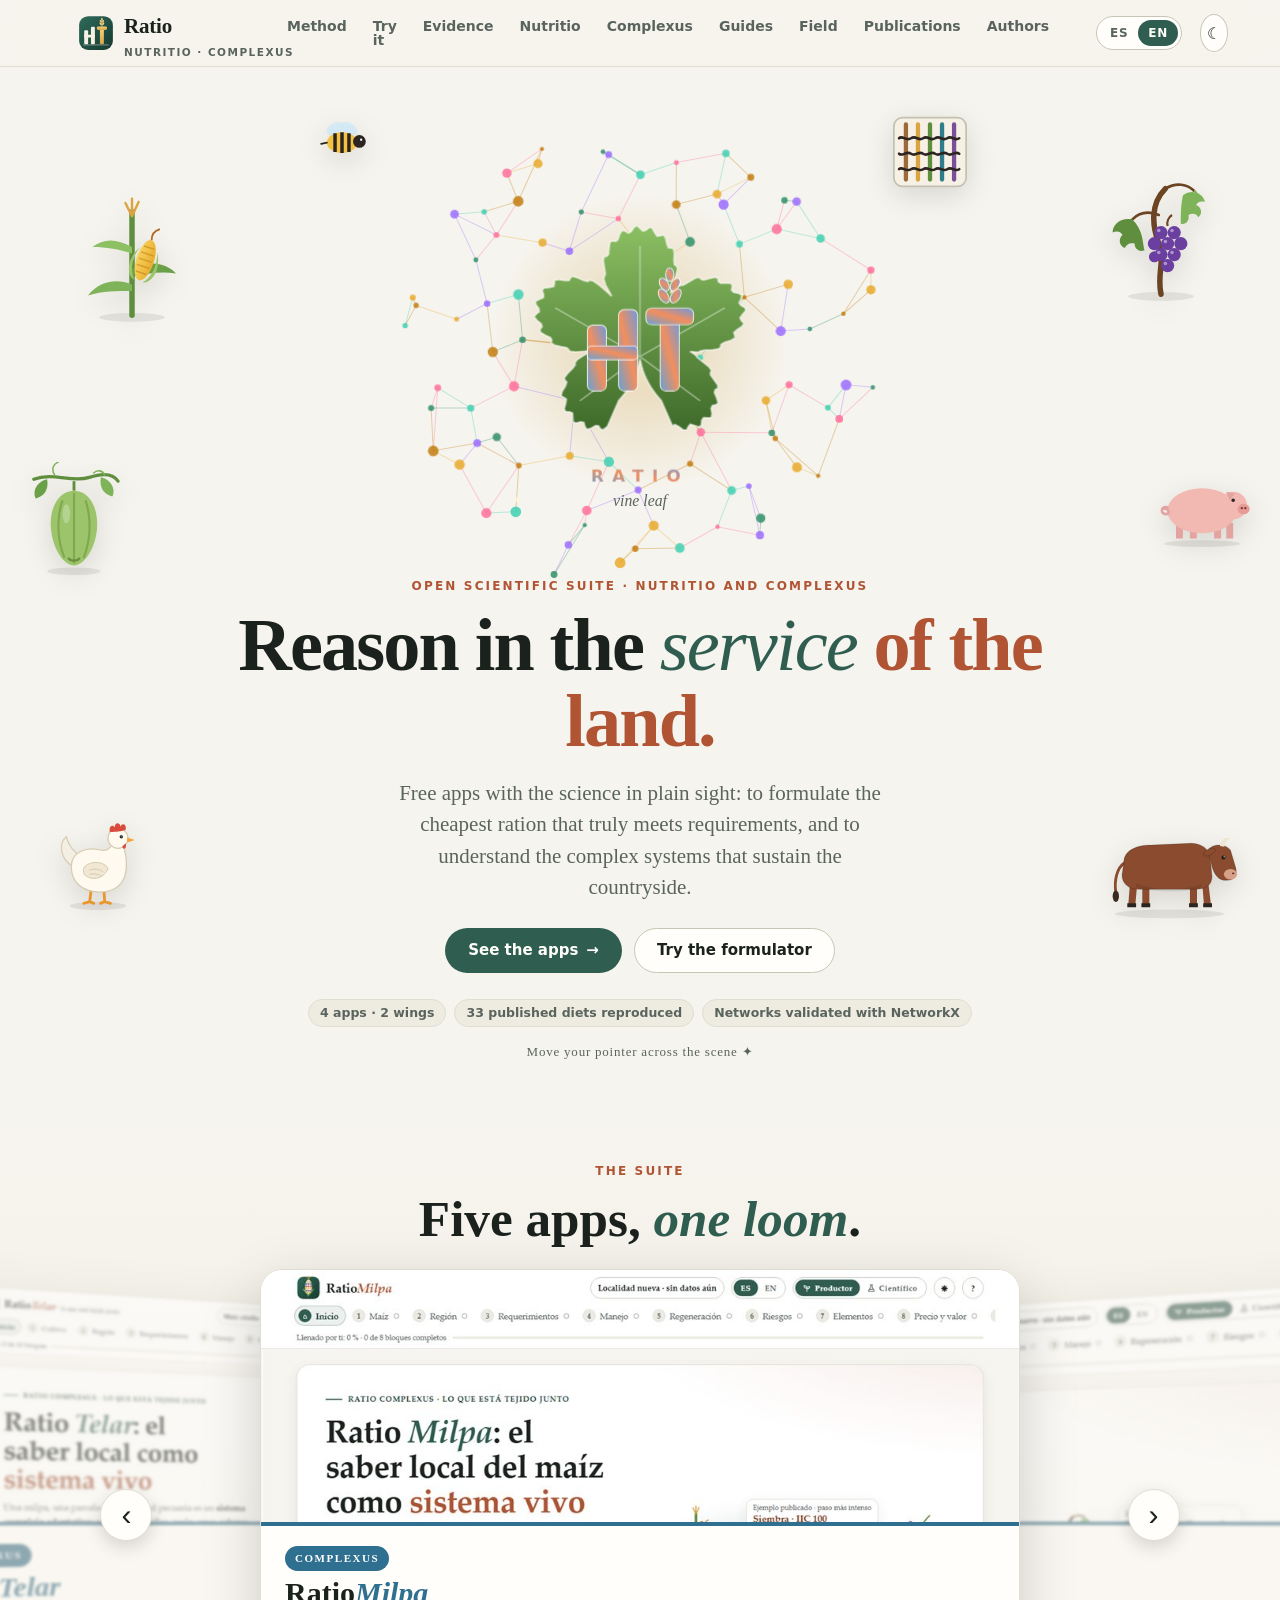
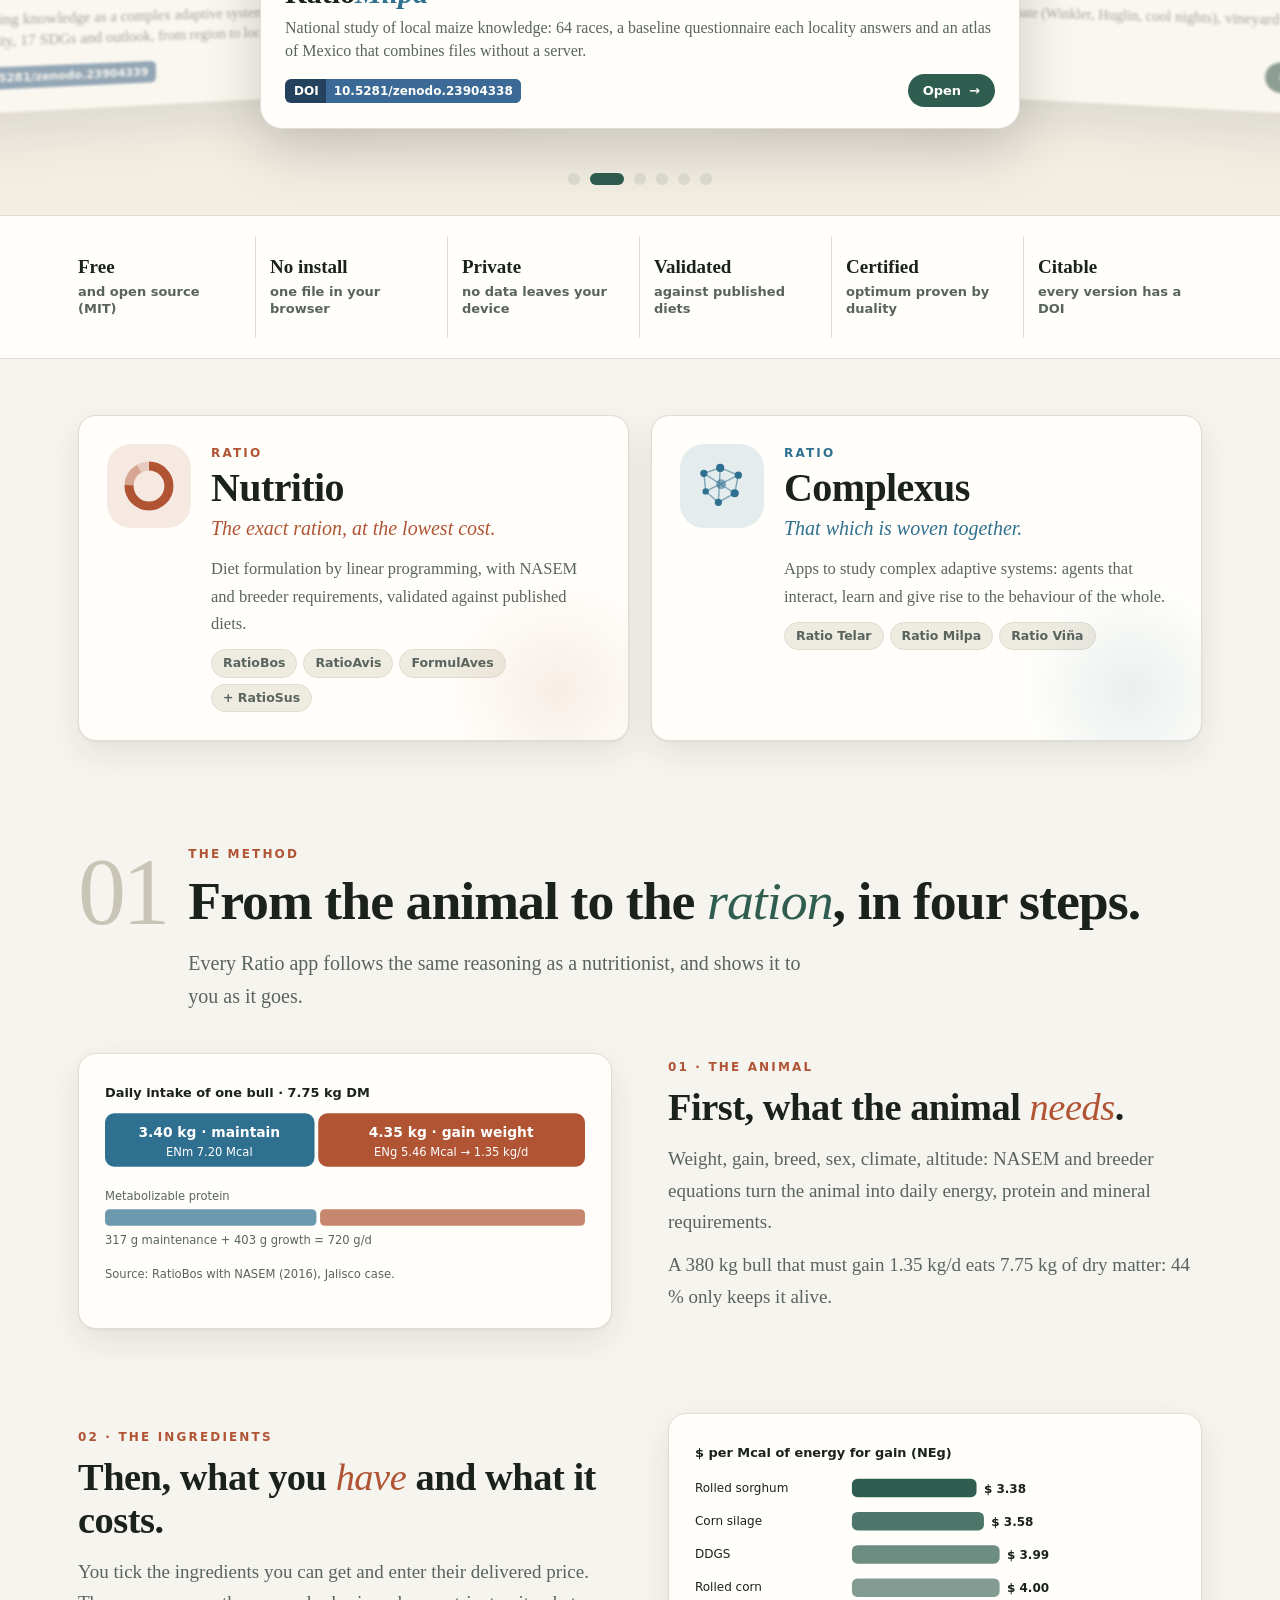
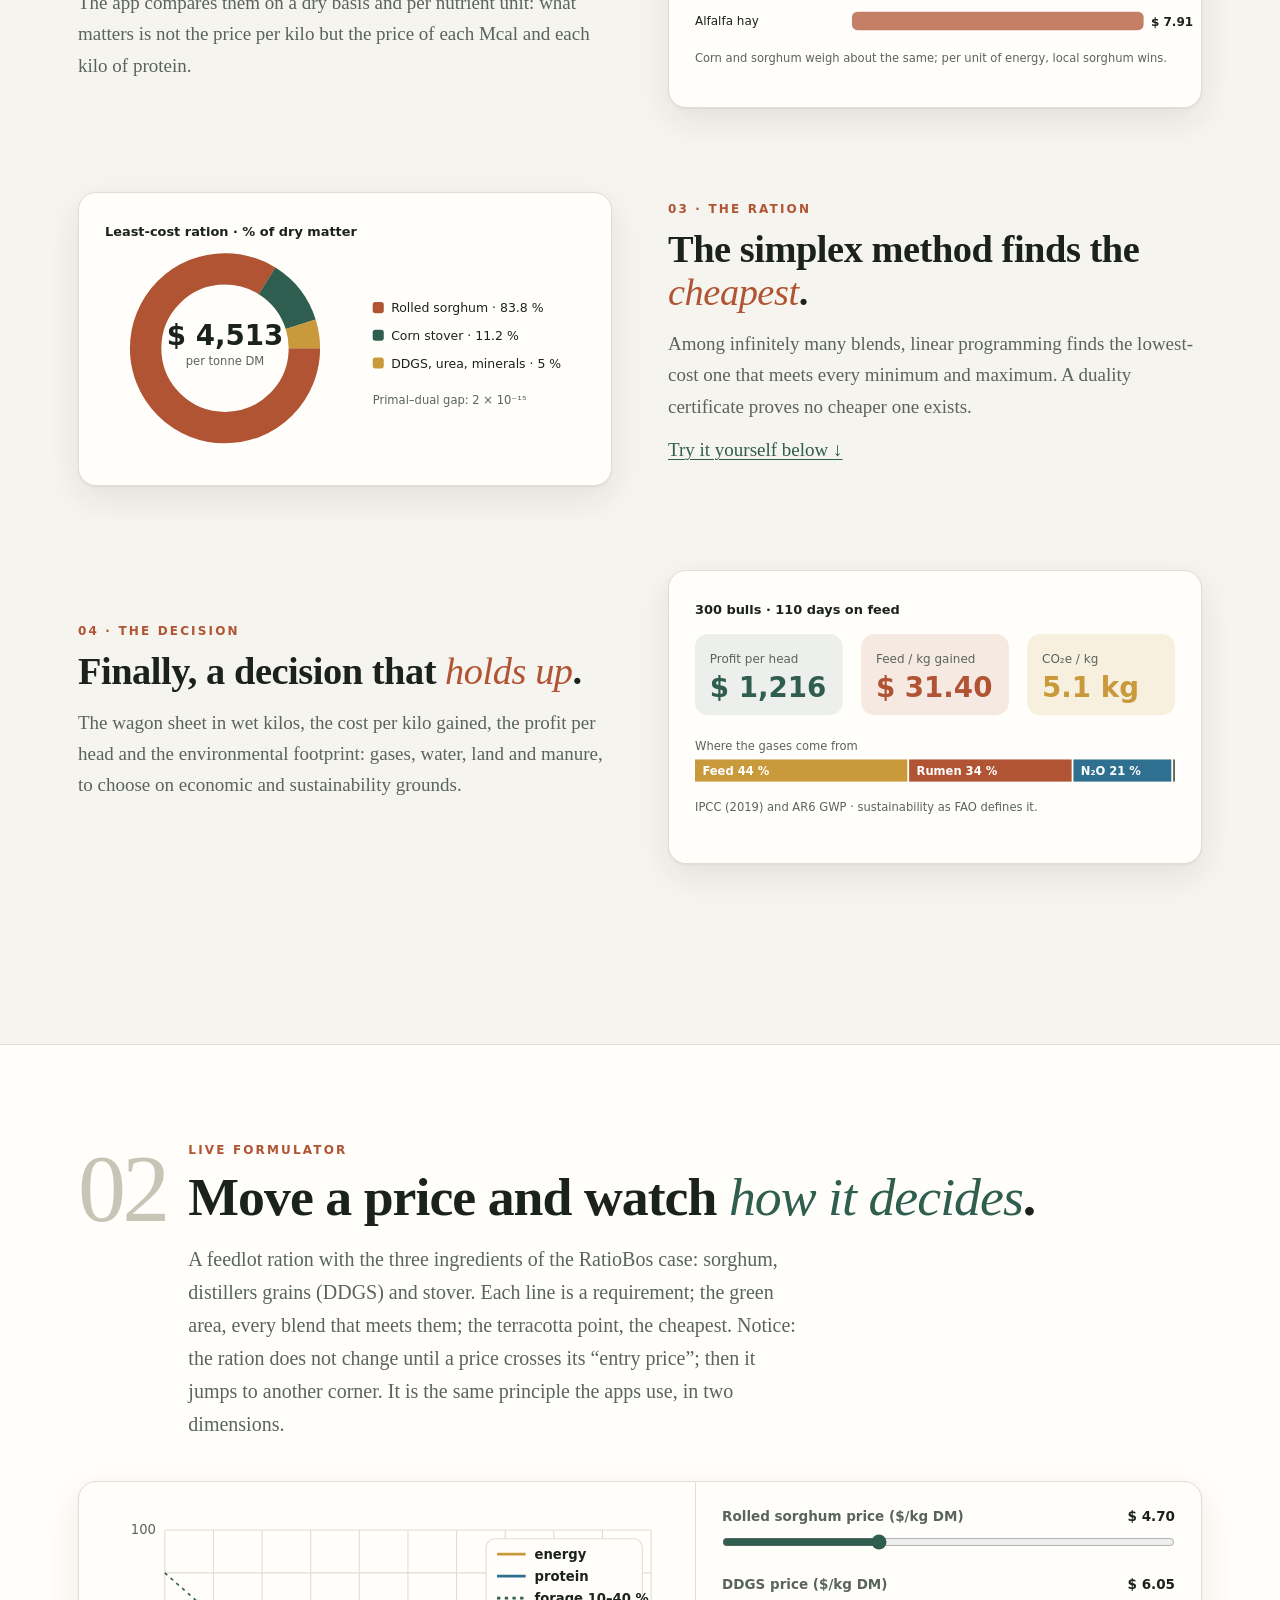
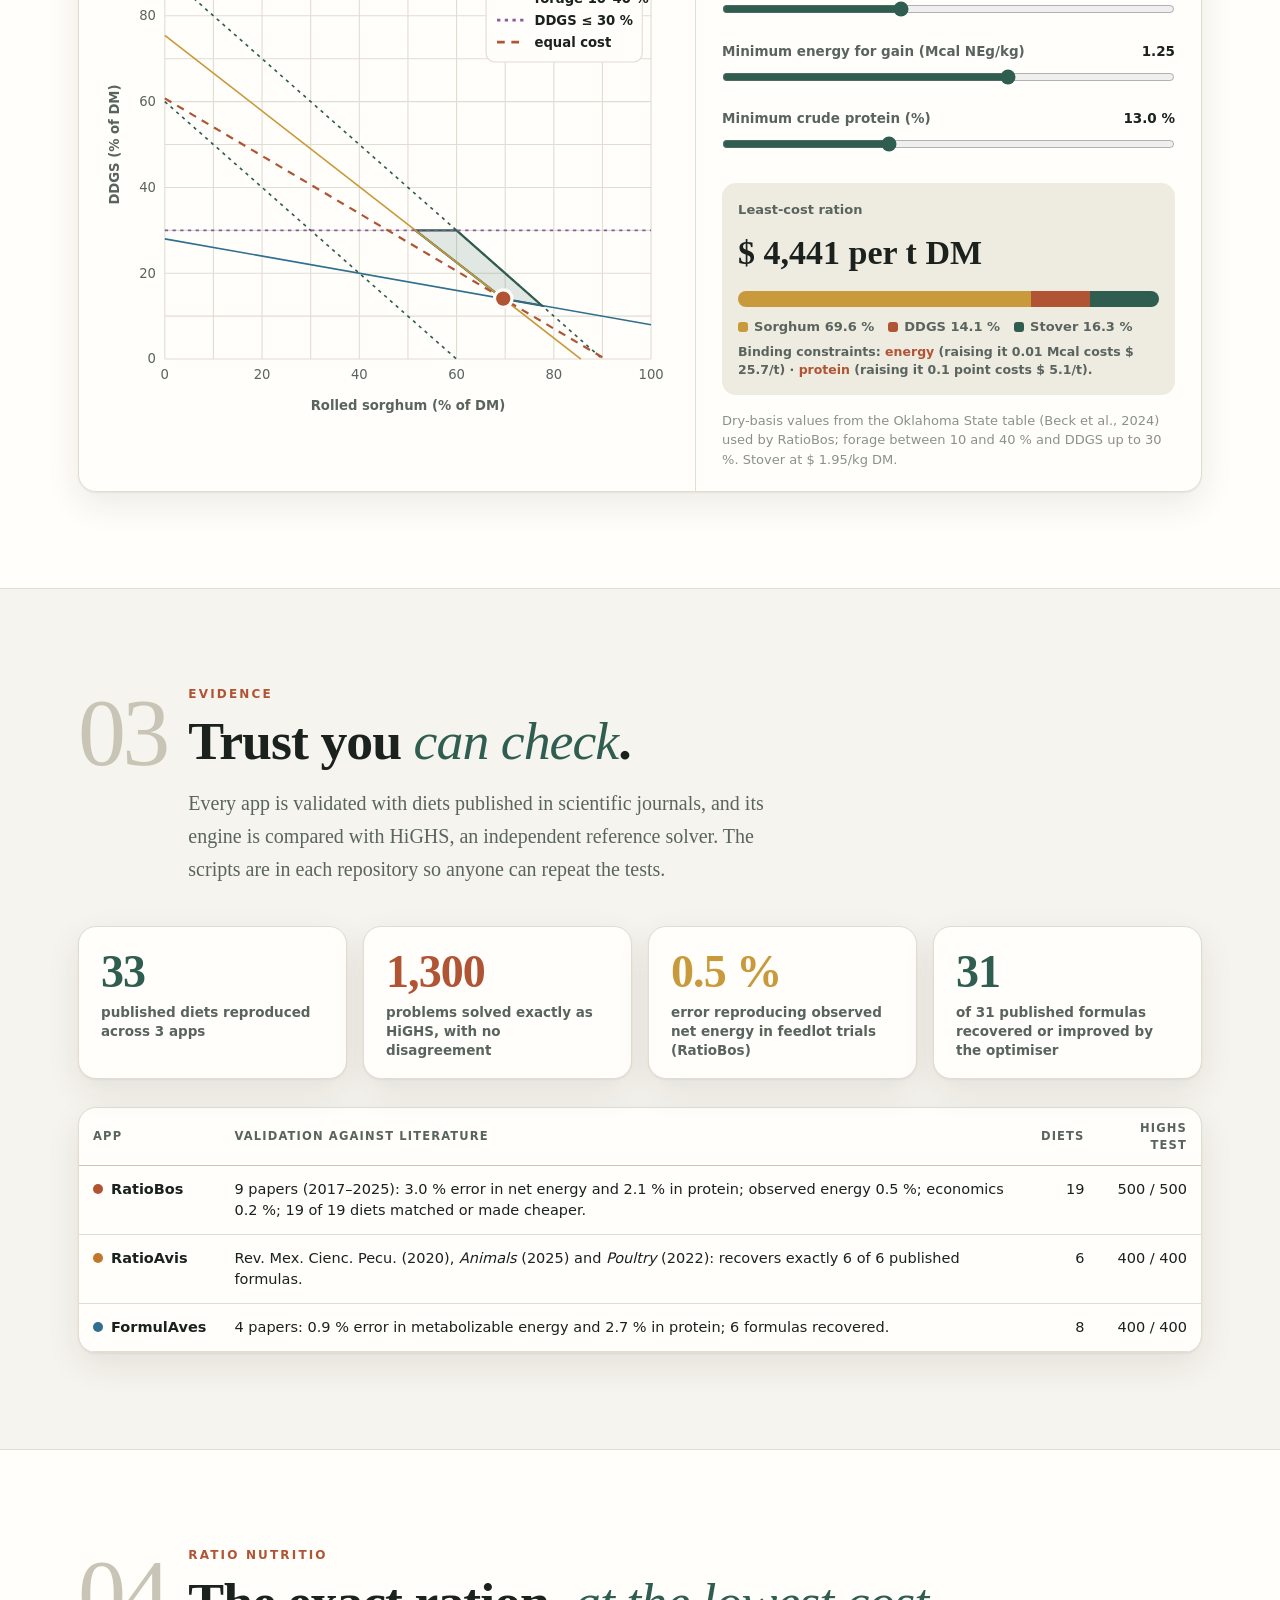
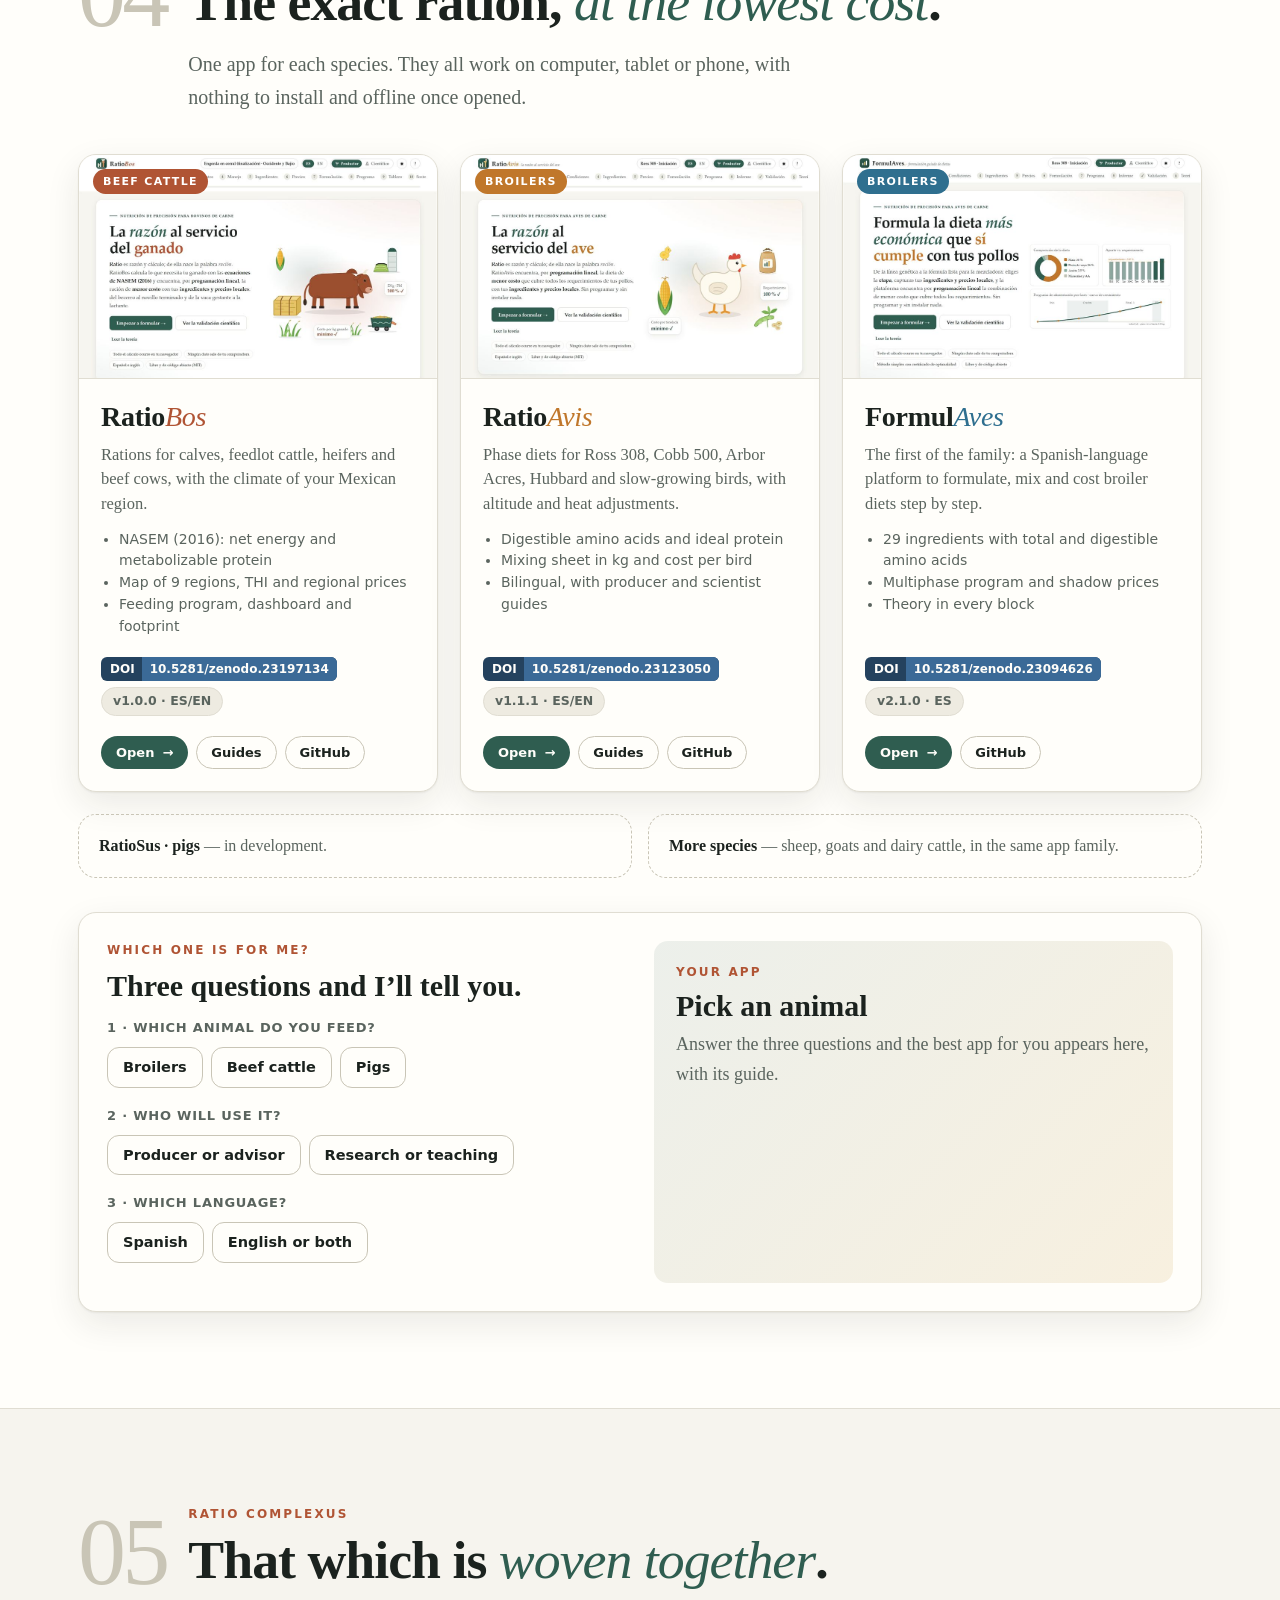
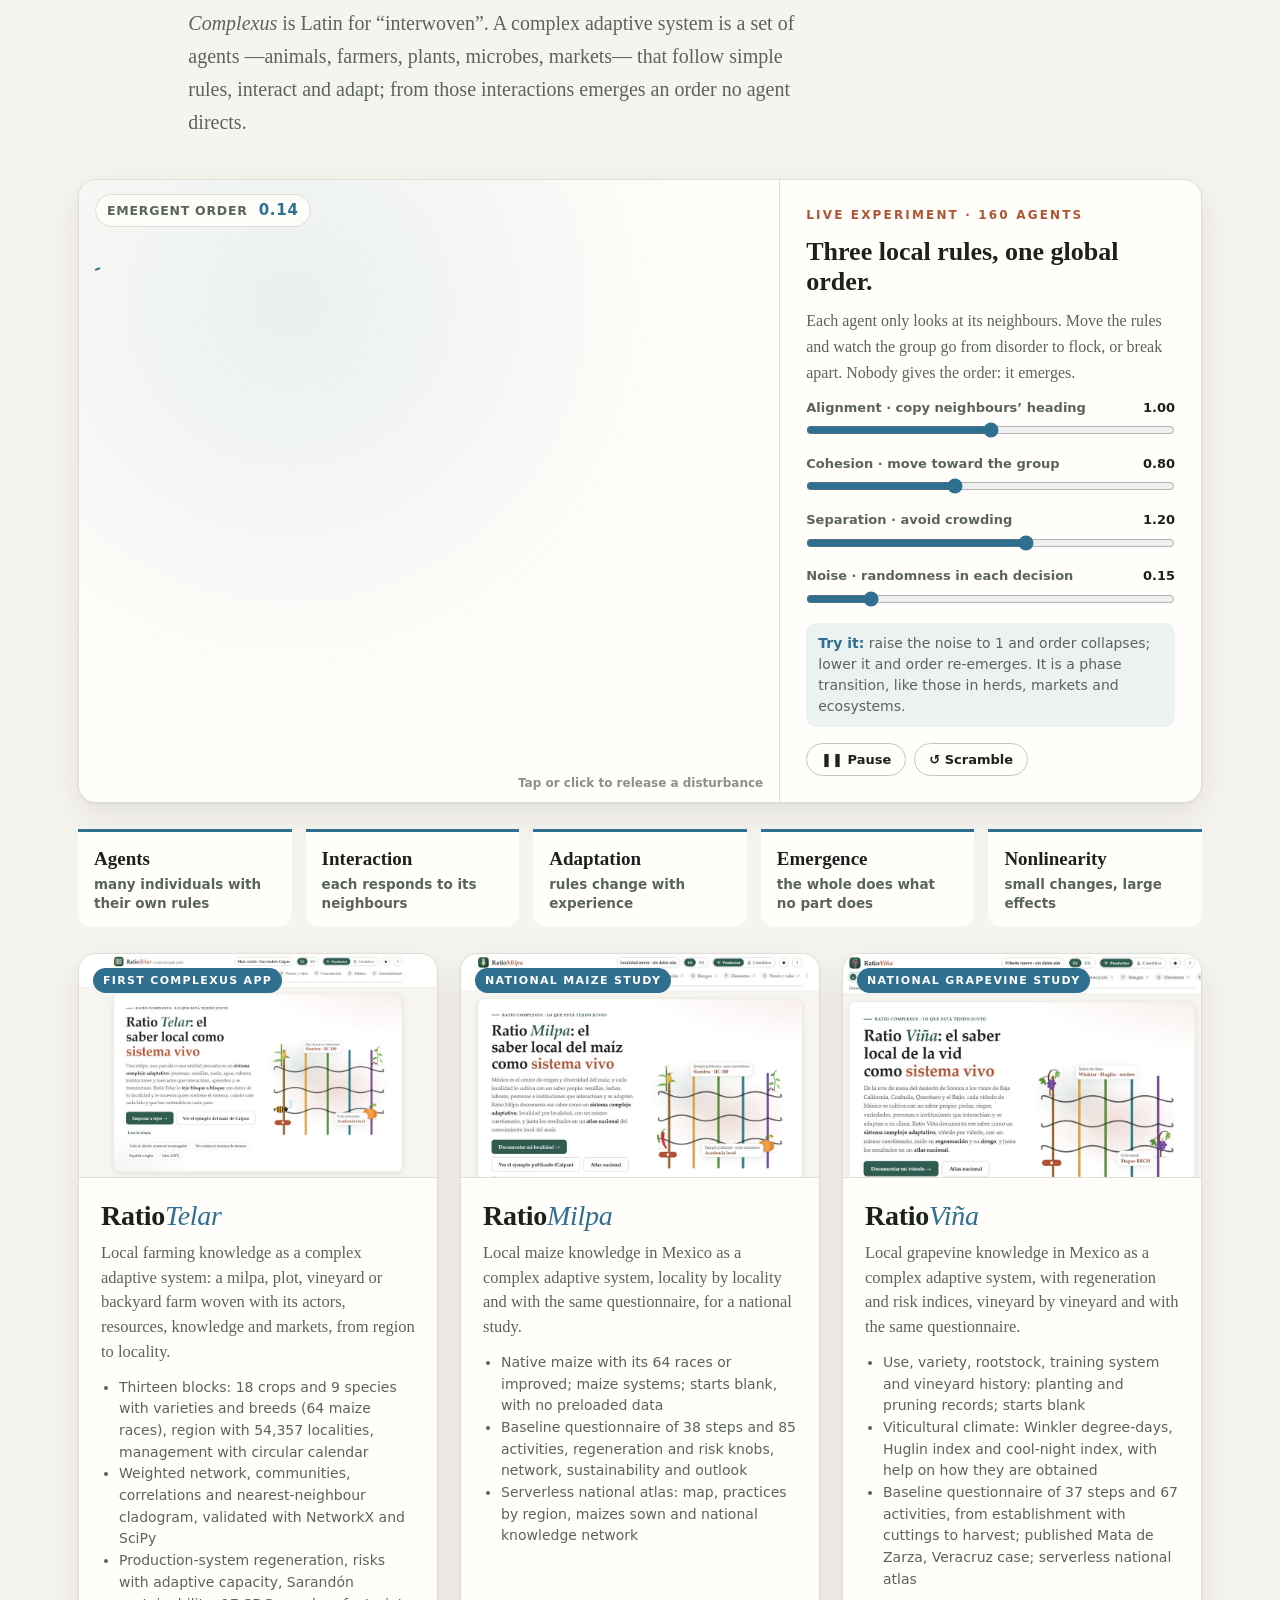
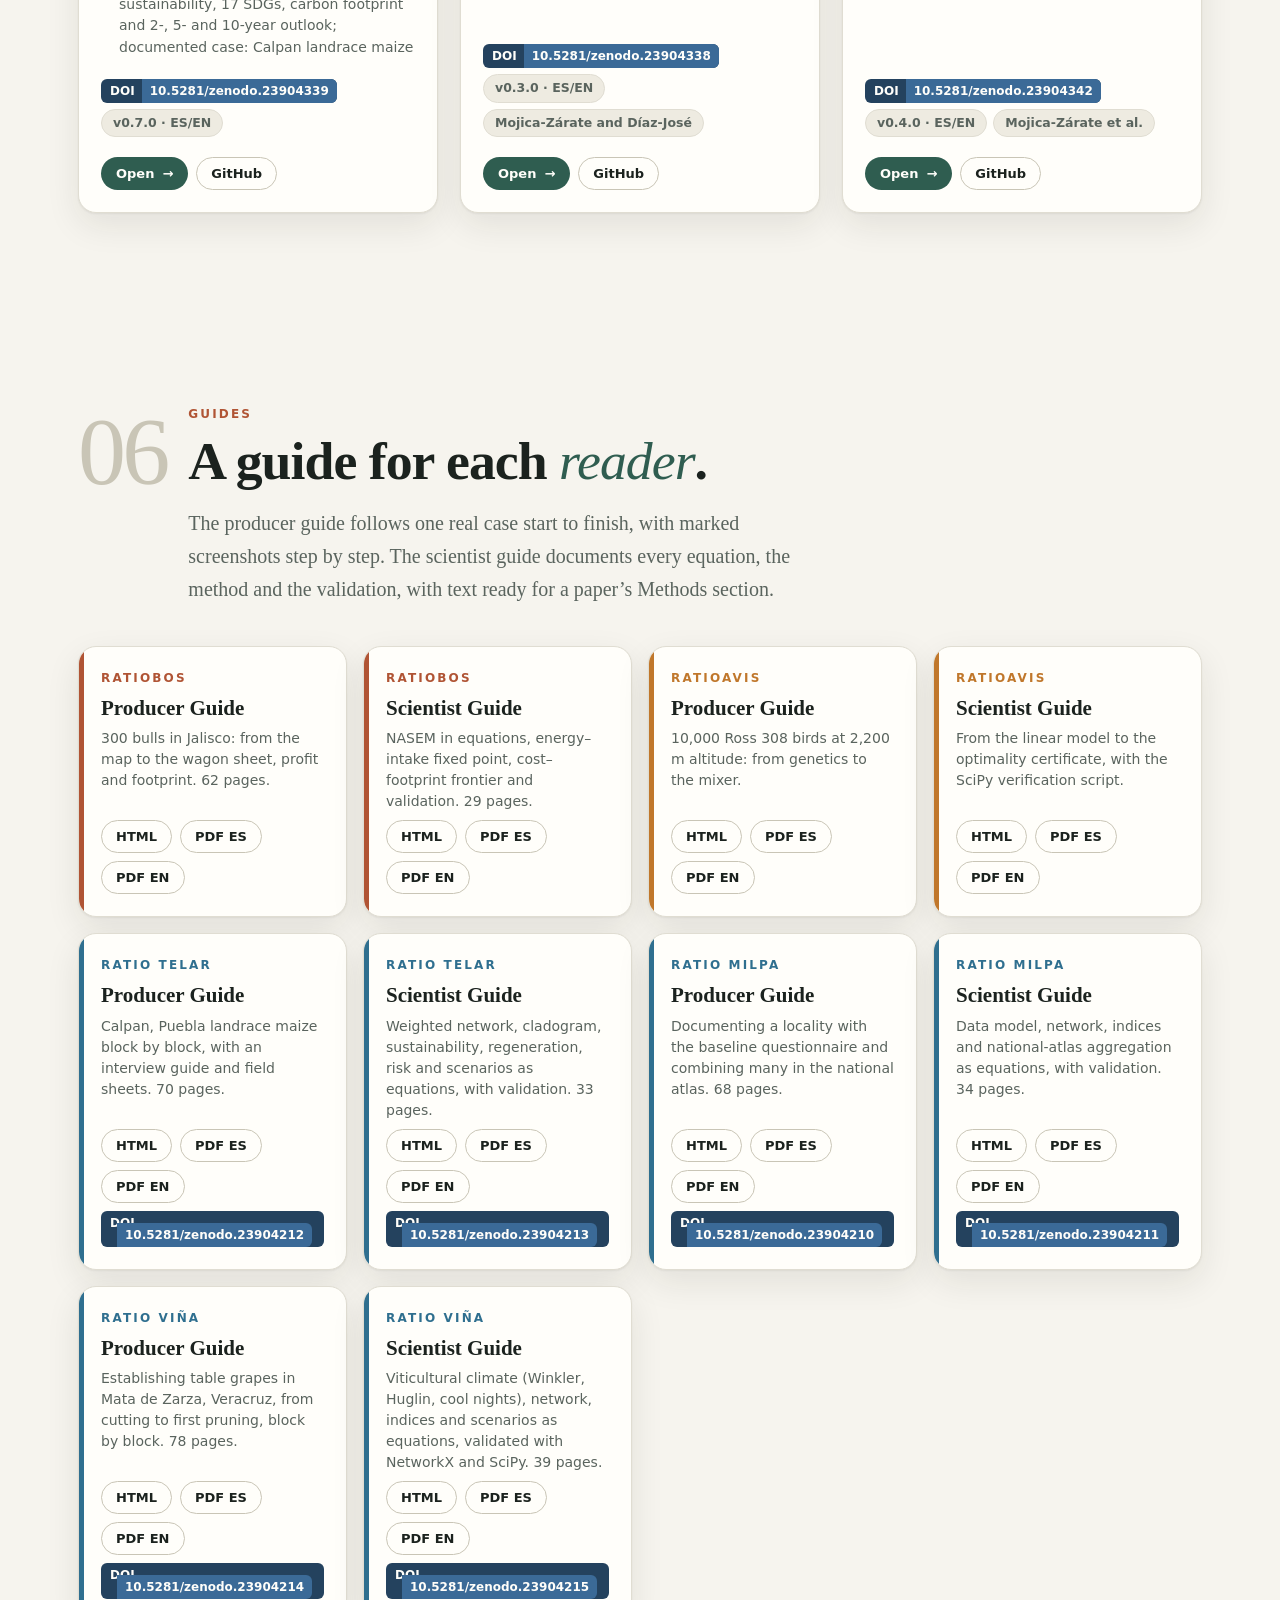
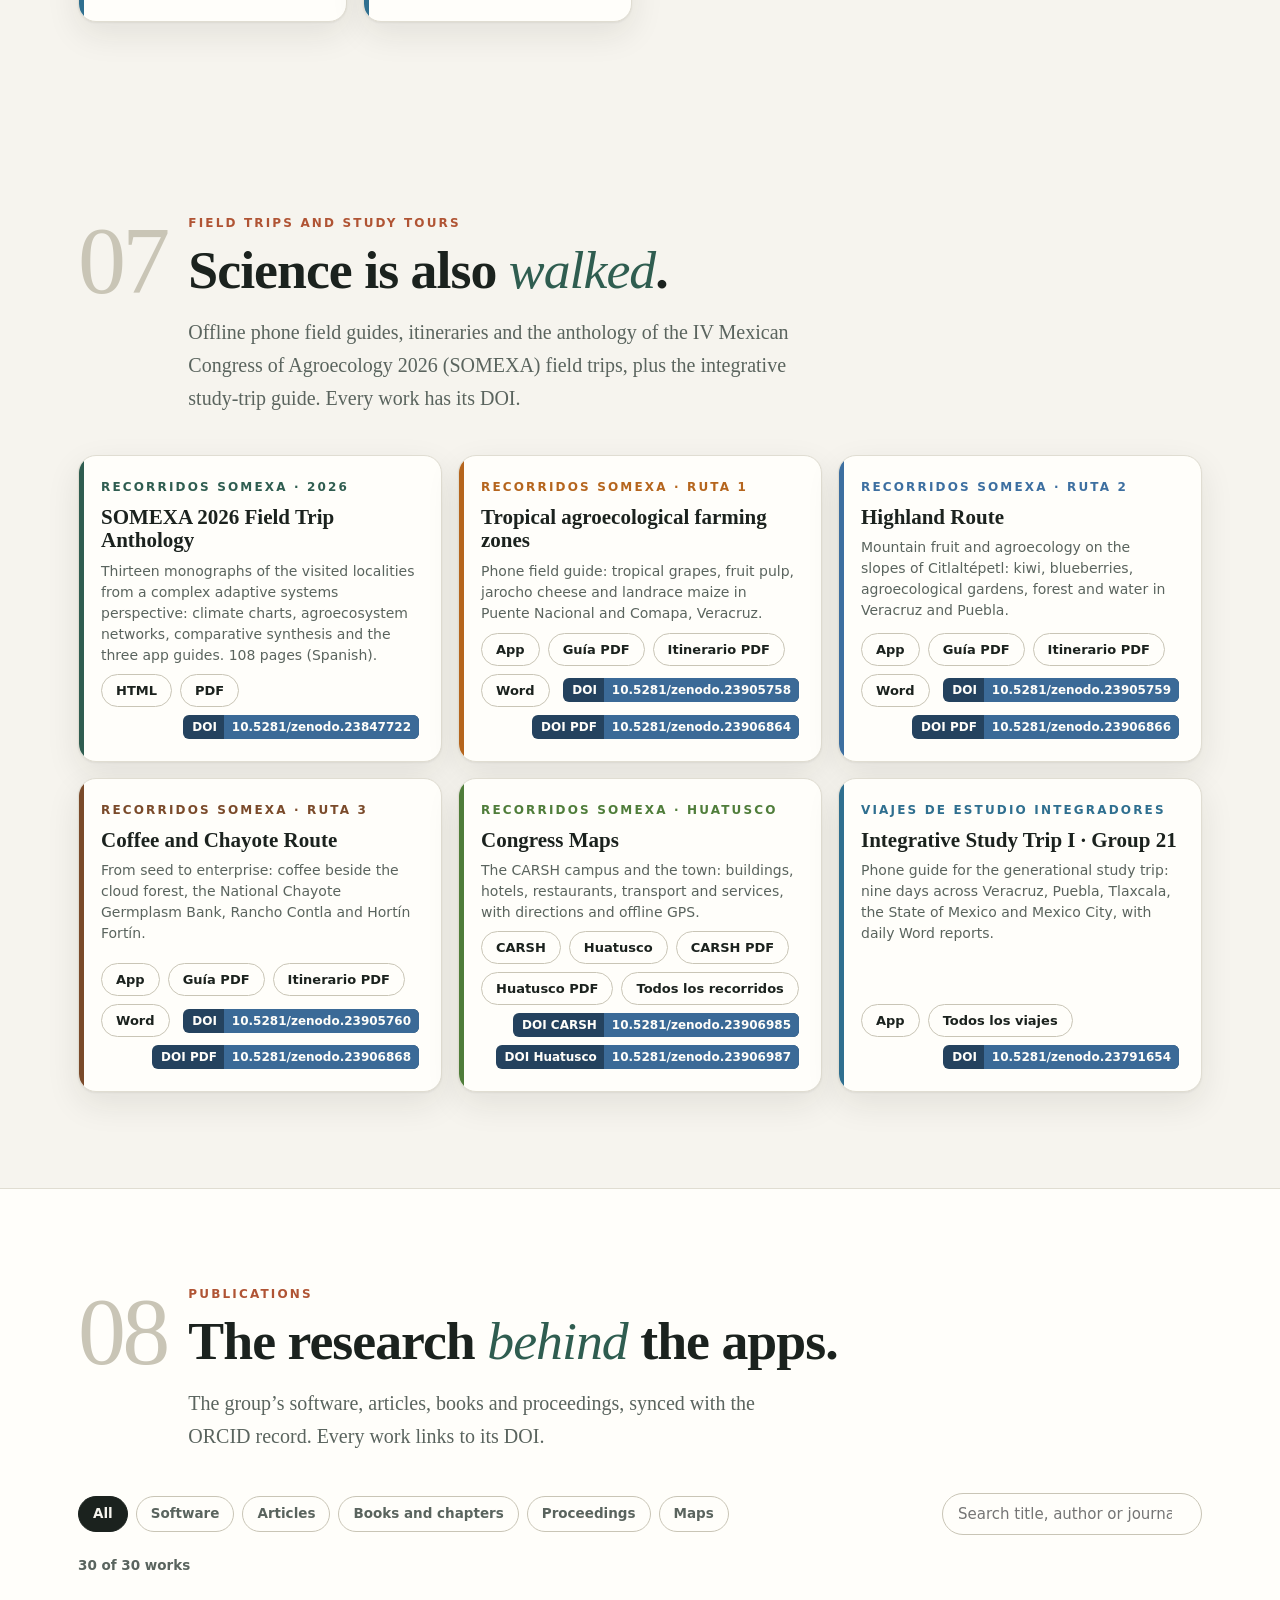
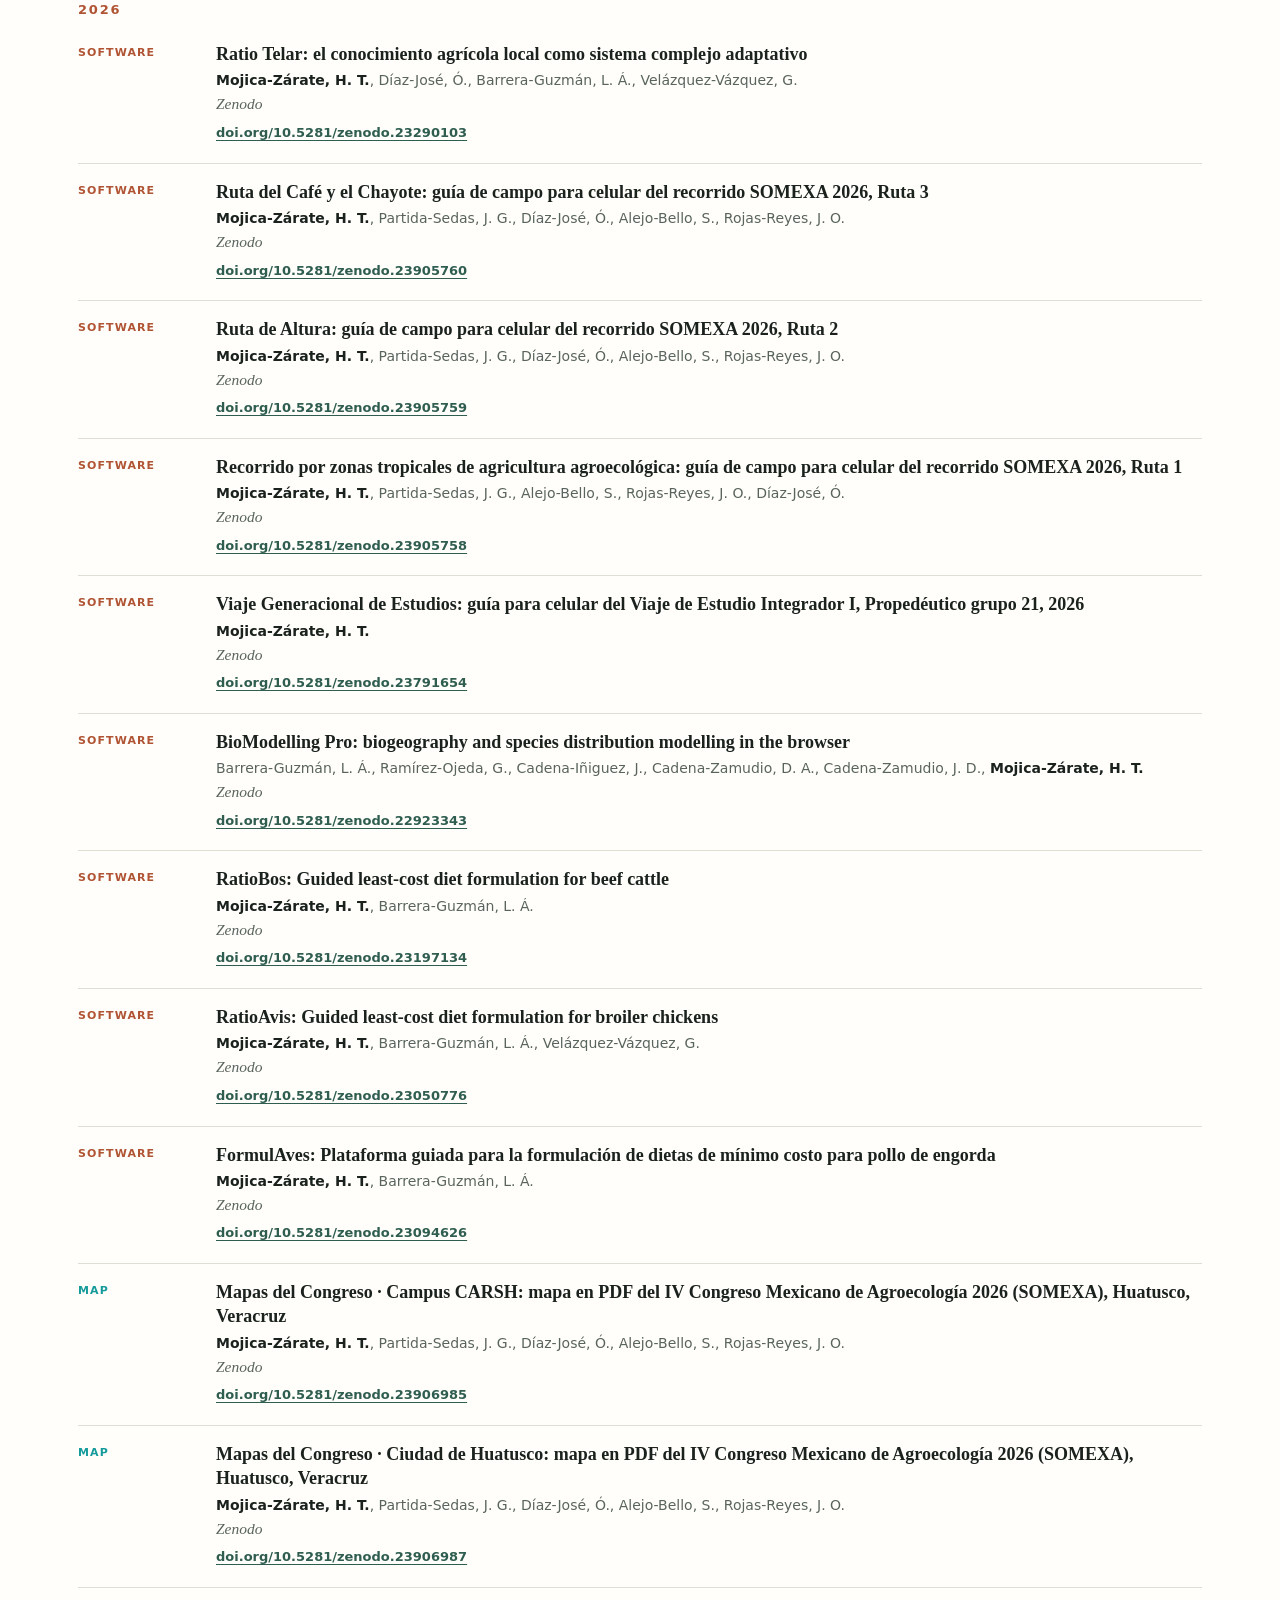
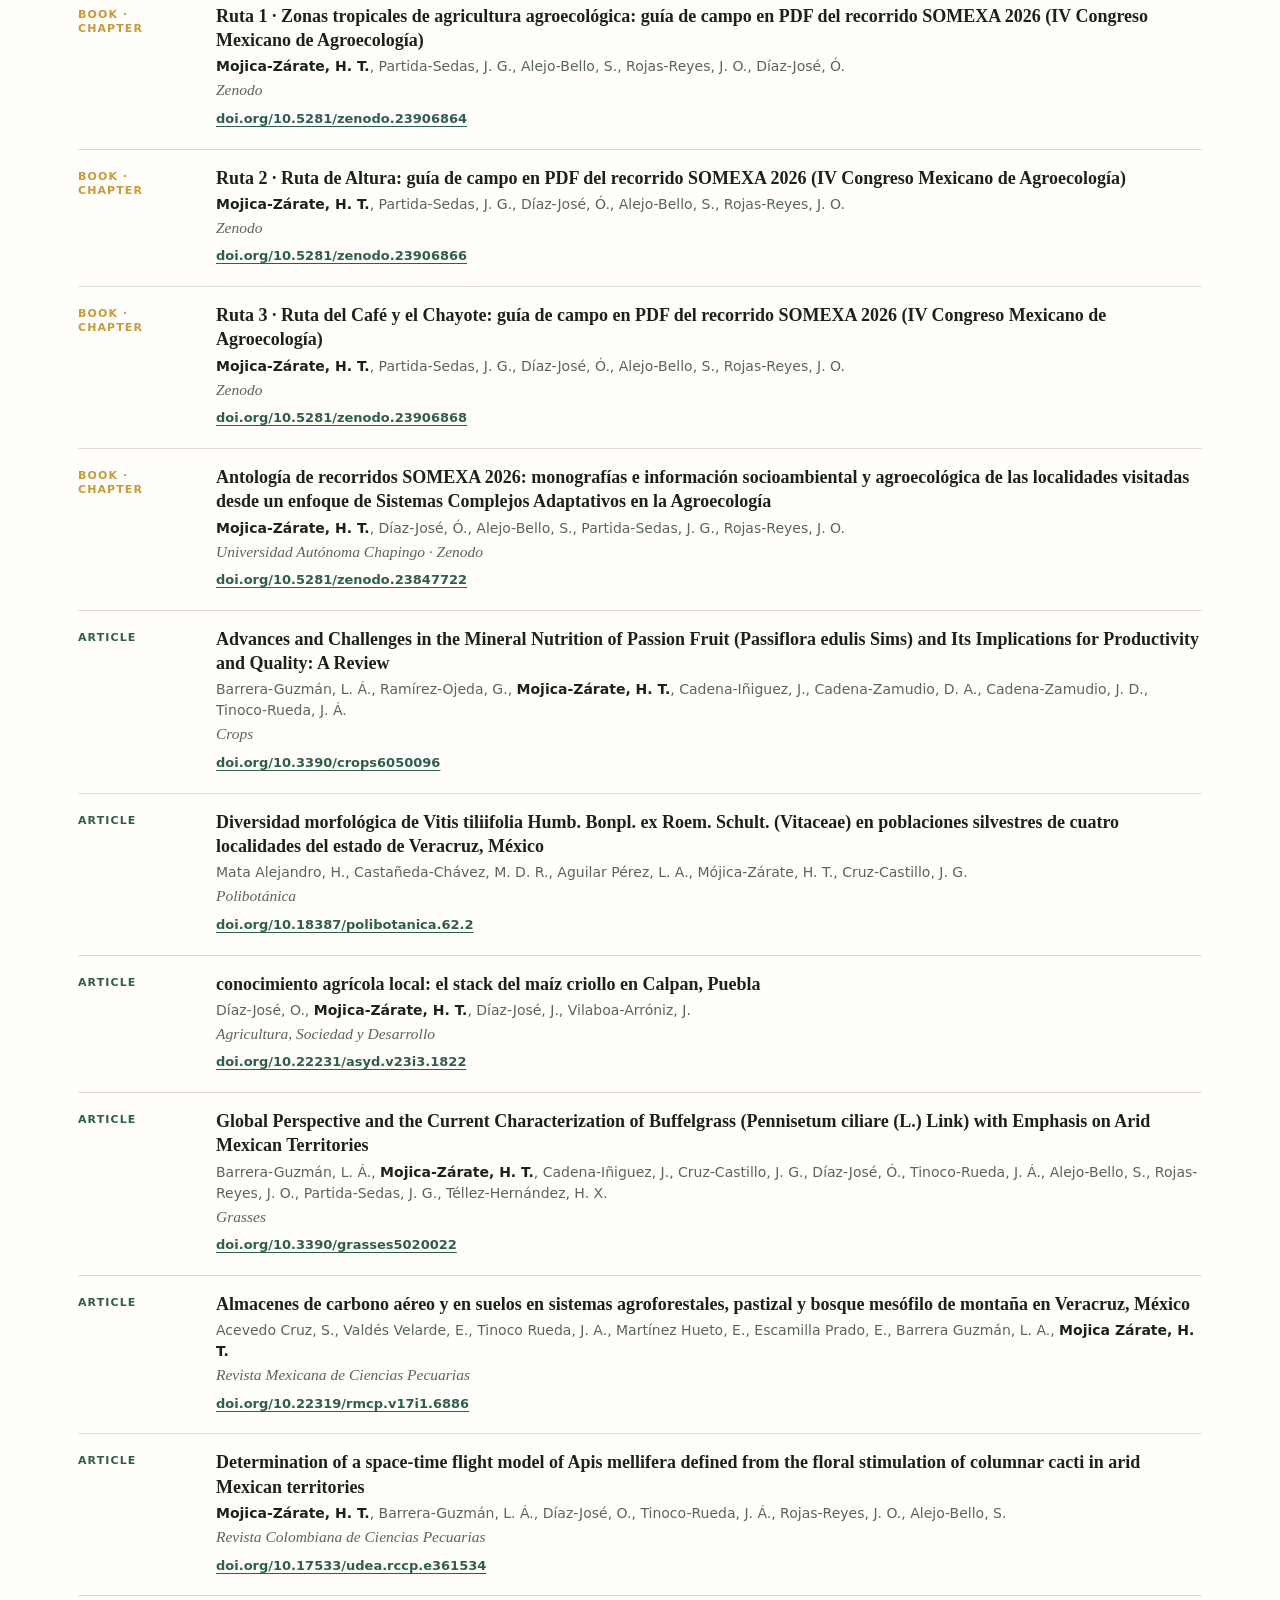
==== index.html @ 9eae5004 "Campo: mapas del CARSH y de Huatusco en PDF con DOI; categoría Mapa en publicaciones; CAR → CARSH Co" ====
<!doctype html>
<html lang="es" data-lang="es">
<head>
<meta charset="utf-8">
<meta name="viewport" content="width=device-width, initial-scale=1">
<title>Ratio · Suite científica abierta</title>
<meta name="description" content="Ratio: aplicaciones gratuitas, abiertas y validadas. Nutritio: dietas de mínimo costo (RatioBos, RatioAvis, FormulAves). Complexus: sistemas complejos adaptativos (Ratio Telar). · Free, open and validated apps.">
<meta name="author" content="Héctor Tecumshé Mojica-Zárate">
<meta property="og:title" content="Ratio · Suite científica abierta: Nutritio y Complexus">
<meta property="og:description" content="Formulación de dietas de mínimo costo, abierta, validada y gratuita, para el productor y para el científico.">
<meta property="og:image" content="img/ratiobos.jpg">
<link rel="icon" href="logo.svg" type="image/svg+xml">
<script>if(!/[?&]estatico/.test(location.search)&&"IntersectionObserver"in window&&!matchMedia("(prefers-reduced-motion: reduce)").matches)document.documentElement.classList.add("js")</script>
<style>
/* =====================================================================
   Ratio · Portal de la suite de nutrición animal
   Palatino, verde pino, terracota y oro. Sin recursos de terceros.
   ===================================================================== */
:root{
  color-scheme:light;
  --bg:#f6f4ee; --paper:#fffefa; --soft:#eeebe1; --text:#1b221e; --muted:#5a645e; --faint:#8a918b;
  --line:#e0ddd2; --line2:#c9c5b6;
  --pri:#2f5d50; --pri-d:#1f4037; --pri-s:rgba(47,93,80,.09);
  --acc:#b05434; --acc-s:rgba(176,84,52,.12);
  --oro:#c99a3b; --oro-s:rgba(201,154,59,.14);
  --avis:#c0772b; --bos:#b05434; --fav:#2f6f8f; --sus:#8a5a9b;
  --font:"Palatino Linotype",Palatino,"Book Antiqua","URW Palladio L",P052,"TeX Gyre Pagella",Georgia,serif;
  --sans:"Segoe UI",system-ui,-apple-system,"Helvetica Neue",Arial,sans-serif;
  --shadow:0 1px 2px rgba(30,36,24,.06),0 12px 34px rgba(30,36,24,.09);
  --shadow-lg:0 2px 8px rgba(30,36,24,.08),0 28px 70px rgba(30,36,24,.16);
  --r:18px; --max:1180px;
}
@media (prefers-color-scheme:dark){ :root:not([data-theme="light"]){
  color-scheme:dark; --bg:#111513; --paper:#181d1a; --soft:#1f2521; --text:#e7ebe5; --muted:#a9b2ab; --faint:#7c857e;
  --line:#2b332e; --line2:#3a443e; --pri:#8fc2ad; --pri-d:#b5dccb; --pri-s:rgba(143,194,173,.12);
  --acc:#ea926b; --acc-s:rgba(234,146,107,.14); --oro:#e3bd6a; --oro-s:rgba(227,189,106,.14);
  --avis:#e2a15c; --bos:#ea926b; --fav:#7fbddb; --sus:#c3a0d4;
  --shadow:0 1px 2px rgba(0,0,0,.4),0 12px 34px rgba(0,0,0,.35); --shadow-lg:0 2px 8px rgba(0,0,0,.45),0 28px 70px rgba(0,0,0,.5); } }
:root[data-theme="dark"]{
  color-scheme:dark; --bg:#111513; --paper:#181d1a; --soft:#1f2521; --text:#e7ebe5; --muted:#a9b2ab; --faint:#7c857e;
  --line:#2b332e; --line2:#3a443e; --pri:#8fc2ad; --pri-d:#b5dccb; --pri-s:rgba(143,194,173,.12);
  --acc:#ea926b; --acc-s:rgba(234,146,107,.14); --oro:#e3bd6a; --oro-s:rgba(227,189,106,.14);
  --avis:#e2a15c; --bos:#ea926b; --fav:#7fbddb; --sus:#c3a0d4;
  --shadow:0 1px 2px rgba(0,0,0,.4),0 12px 34px rgba(0,0,0,.35); --shadow-lg:0 2px 8px rgba(0,0,0,.45),0 28px 70px rgba(0,0,0,.5); }

html[data-lang="es"] [lang="en"]:not(html), html[data-lang="en"] [lang="es"]:not(html){display:none!important}
*{box-sizing:border-box}
html{scroll-behavior:smooth;scroll-padding-top:76px}
html,body{overflow-x:clip}
body{margin:0;background:var(--bg);color:var(--text);font-family:var(--font);font-size:18px;line-height:1.65;-webkit-font-smoothing:antialiased;text-rendering:optimizeLegibility;font-variant-numeric:lining-nums}
a{color:var(--pri);text-underline-offset:3px;text-decoration-thickness:1px}
img{max-width:100%;display:block}
h1,h2,h3,h4{line-height:1.12;margin:0;font-weight:700}
.wrap{max-width:var(--max);margin:0 auto;padding:0 28px}
.eyebrow{font-family:var(--sans);font-size:12px;font-weight:700;letter-spacing:.18em;text-transform:uppercase;color:var(--acc)}
.sans{font-family:var(--sans)}
.muted{color:var(--muted)}
.btn{display:inline-flex;align-items:center;gap:8px;font:700 15px/1 var(--sans);padding:14px 22px;border-radius:999px;border:1px solid transparent;text-decoration:none;cursor:pointer;transition:transform .15s,box-shadow .2s,background .2s}
.btn.pri{background:var(--pri);color:var(--paper)}
:root[data-theme="dark"] .btn.pri{color:#0f1a16}
.btn.pri:hover{transform:translateY(-1px);box-shadow:var(--shadow)}
.btn.ghost{background:var(--paper);color:var(--text);border-color:var(--line2)}
.btn.ghost:hover{border-color:var(--pri)}
.btn.sm{padding:9px 14px;font-size:13px}
.chip{display:inline-flex;align-items:center;gap:6px;font:600 12.5px/1 var(--sans);padding:7px 11px;border-radius:999px;background:var(--soft);color:var(--muted);border:1px solid var(--line)}

/* ---------- barra superior ---------- */
.top{position:sticky;top:0;z-index:50;background:color-mix(in srgb,var(--bg) 84%,transparent);backdrop-filter:saturate(1.4) blur(12px);-webkit-backdrop-filter:saturate(1.4) blur(12px);border-bottom:1px solid var(--line)}
.top .wrap{display:flex;align-items:center;gap:18px;height:66px}
.brand{display:flex;align-items:center;gap:10px;text-decoration:none;color:var(--text)}
.brand img{width:36px;height:36px}
.brand b{font-size:21px;letter-spacing:-.01em}
.brand small{display:block;white-space:nowrap;font:600 10.5px/1 var(--sans);letter-spacing:.14em;text-transform:uppercase;color:var(--muted);margin-top:3px}
.top nav{display:flex;gap:4px;margin-left:auto}
.top nav a{font:600 14px/1 var(--sans);color:var(--muted);text-decoration:none;padding:9px 11px;border-radius:999px}
.top nav a:hover,.top nav a.act{color:var(--text);background:var(--soft)}
.seg{display:inline-flex;border:1px solid var(--line2);border-radius:999px;padding:3px;background:var(--paper)}
.seg button{border:0;background:none;font:700 12px/1 var(--sans);letter-spacing:.06em;color:var(--muted);padding:7px 10px;border-radius:999px;cursor:pointer}
.seg button.on{background:var(--pri);color:var(--paper)}
:root[data-theme="dark"] .seg button.on{color:#0f1a16}
.ib{display:inline-grid;place-items:center;width:38px;height:38px;border-radius:50%;border:1px solid var(--line2);background:var(--paper);color:var(--text);cursor:pointer;font-size:16px}
#menuBtn{display:none}
#leido{position:absolute;left:0;bottom:-1px;height:2px;width:0;background:linear-gradient(90deg,var(--pri),var(--oro),var(--acc))}

/* ---------- portada ---------- */
.hero{position:relative;padding:72px 0 40px;overflow:hidden}
.hero .wrap{display:grid;grid-template-columns:1.05fr .95fr;gap:40px;align-items:center}
.hero h1{font-size:clamp(44px,6.2vw,86px);letter-spacing:-.025em;line-height:1}
.hero h1 em{font-style:italic;color:var(--pri);font-weight:500}
.hero h1 .a{color:var(--acc)}
.hero p.sub{font-size:21px;color:var(--muted);max-width:36ch;margin:22px 0 28px;line-height:1.5}
.hero .ctas{display:flex;gap:12px;flex-wrap:wrap}
.hero .facts{display:flex;flex-wrap:wrap;gap:8px;margin-top:26px}
.orbita{position:relative;aspect-ratio:1;max-width:540px;width:100%;justify-self:center}
.orbita svg{width:100%;height:100%;overflow:visible}
.orbita .giro{transform-origin:270px 270px;animation:giro 60s linear infinite}
.orbita .contra{animation:contra 60s linear infinite}
.orbita .flota{animation:flota 6s ease-in-out infinite}
.orbita .grano{animation:grano 9s linear infinite;opacity:0}
@keyframes giro{to{transform:rotate(360deg)}}
@keyframes contra{to{transform:rotate(-360deg)}}
@keyframes flota{50%{transform:translateY(-8px)}}
@keyframes grano{0%{opacity:0;transform:translateY(-30px)}10%{opacity:.9}80%{opacity:.9}100%{opacity:0;transform:translateY(120px)}}
@media (prefers-reduced-motion:reduce){ .orbita *{animation:none!important} html{scroll-behavior:auto} .rev{opacity:1!important;transform:none!important} }

.principios{border-block:1px solid var(--line);background:var(--paper)}
.principios .wrap{display:grid;grid-template-columns:repeat(6,1fr)}
.principios div{padding:20px 14px;border-right:1px solid var(--line);font:600 13px/1.35 var(--sans);color:var(--muted)}
.principios div:last-child{border-right:0}
.principios b{display:block;font:700 19px/1.2 var(--font);color:var(--text);margin-bottom:4px}

/* ---------- secciones ---------- */
section.sec{padding:96px 0}
.sec-head{display:grid;grid-template-columns:auto 1fr;gap:6px 22px;align-items:end;margin-bottom:40px}
.sec-head .num{grid-row:span 2;font-size:96px;line-height:.8;color:var(--line2);font-weight:300;letter-spacing:-.04em}
.sec-head h2{font-size:clamp(34px,4.2vw,54px);letter-spacing:-.018em}
.sec-head h2 em{font-style:italic;font-weight:500;color:var(--pri)}
.sec-head p{grid-column:2;color:var(--muted);font-size:20px;max-width:62ch;margin:10px 0 0}
.js .rev{opacity:0;transform:translateY(22px);transition:opacity .8s ease,transform .8s ease}
.js .rev.on{opacity:1;transform:none}
.card{background:var(--paper);border:1px solid var(--line);border-radius:var(--r);box-shadow:var(--shadow)}

/* ---------- historia ---------- */
.historia{display:grid;grid-template-columns:1fr 1fr;gap:56px;align-items:center;margin-bottom:84px}
.historia:nth-child(even) .lienzo{order:-1}
.historia h3{font-size:clamp(28px,3vw,40px);letter-spacing:-.012em;margin:8px 0 14px}
.historia h3 em{font-style:italic;color:var(--acc);font-weight:500}
.historia p{color:var(--muted);font-size:19px;margin:0 0 12px}
.lienzo{padding:26px}
.lienzo svg{width:100%;height:auto;font-family:var(--sans);overflow:visible}
.lienzo svg text{fill:var(--text)}
.lienzo svg .mu{fill:var(--muted)}
.js .barra-crece{transform-origin:left center;transform:scaleX(0);transition:transform 1.4s cubic-bezier(.2,.8,.2,1)}
.rev.on .barra-crece{transform:scaleX(1)}
.rev.on .barra-crece.d2{transition-delay:.35s}
.js .cae{opacity:0;transform:translateY(-26px);transition:opacity .6s,transform .9s cubic-bezier(.3,1.4,.5,1)}
.rev.on .cae{opacity:1;transform:none}

/* texto sobre barras de color: blanco en claro, oscuro en modo oscuro */
.lienzo svg text.enb{fill:#fff}
:root[data-theme="dark"] .lienzo svg text.enb,:root[data-theme="dark"] .app .especie{fill:#10201a;color:#10201a}
@media (prefers-color-scheme:dark){ :root:not([data-theme="light"]) .lienzo svg text.enb,:root:not([data-theme="light"]) .app .especie{fill:#10201a;color:#10201a} }
/* ---------- formulador interactivo ---------- */
.lp{display:grid;grid-template-columns:1.1fr .9fr;gap:0;overflow:hidden}
.lp .graf{padding:26px 22px 14px;border-right:1px solid var(--line)}
.lp .graf svg{width:100%;height:auto;font-family:var(--sans)}
.lp .graf svg text{fill:var(--muted);font-size:12px}
.lp .ctl{padding:26px 26px 22px;display:flex;flex-direction:column;gap:16px}
.lp label{display:block;font:600 13.5px/1.3 var(--sans);color:var(--muted)}
.lp label b{float:right;color:var(--text);font-variant-numeric:tabular-nums}
.lp input[type=range]{width:100%;accent-color:var(--pri);margin:8px 0 0}
.lp .res{margin-top:6px;padding:16px;border-radius:14px;background:var(--soft)}
.lp .mezcla{display:flex;height:16px;border-radius:999px;overflow:hidden;margin:10px 0 12px}
.lp .mezcla i{display:block;height:100%;transition:width .35s}
.lp .leyenda{display:flex;flex-wrap:wrap;gap:6px 14px;font:600 13px/1.2 var(--sans);color:var(--muted)}
.lp .leyenda span::before{content:"";display:inline-block;width:10px;height:10px;border-radius:3px;margin-right:6px;background:var(--c);vertical-align:-1px}
.lp .costo{font-size:34px;font-weight:700;margin:4px 0 0;font-variant-numeric:tabular-nums}
.lp .ata{font:600 12.5px/1.45 var(--sans);color:var(--muted);margin-top:8px}
.lp .ata b{color:var(--acc)}
.lp .nota{font:13px/1.5 var(--sans);color:var(--faint)}
.region{fill:var(--pri);fill-opacity:.14;stroke:var(--pri);stroke-width:2;transition:all .25s}
.iso{stroke:var(--acc);stroke-width:2;stroke-dasharray:7 6}
.opt{fill:var(--acc);stroke:var(--paper);stroke-width:3}
.pulso{fill:none;stroke:var(--acc);stroke-width:2;animation:pulso 1.8s ease-out infinite;transform-box:fill-box;transform-origin:center}
@keyframes pulso{0%{opacity:.8;transform:scale(1)}100%{opacity:0;transform:scale(3)}}
.restr{stroke-width:1.5;fill:none}

/* ---------- evidencia ---------- */
.kpis{display:grid;grid-template-columns:repeat(4,1fr);gap:16px;margin-bottom:28px}
.kpi{padding:22px 22px 18px}
.kpi b{display:block;font-size:46px;line-height:1;letter-spacing:-.02em;font-variant-numeric:tabular-nums}
.kpi span{display:block;font:600 13.5px/1.4 var(--sans);color:var(--muted);margin-top:8px}
.kpi.a b{color:var(--pri)} .kpi.b b{color:var(--acc)} .kpi.c b{color:var(--oro)}
.val-tabla{overflow-x:auto}
table{width:100%;border-collapse:collapse;font:14.5px/1.45 var(--sans)}
th{font-size:11.5px;letter-spacing:.1em;text-transform:uppercase;color:var(--muted);text-align:left;padding:12px 14px;border-bottom:1px solid var(--line2)}
td{padding:13px 14px;border-bottom:1px solid var(--line);vertical-align:top}
td:first-child{white-space:nowrap}
td.r,th.r{text-align:right;font-variant-numeric:tabular-nums}
.punto{display:inline-block;width:10px;height:10px;border-radius:50%;background:var(--c);margin-right:8px}

/* ---------- apps ---------- */
.apps{display:grid;grid-template-columns:repeat(3,1fr);gap:22px}
.app{display:flex;flex-direction:column;overflow:hidden;transition:transform .25s,box-shadow .25s}
.app:hover{transform:translateY(-4px);box-shadow:var(--shadow-lg)}
.app .shot{position:relative;aspect-ratio:16/10;overflow:hidden;background:var(--soft);border-bottom:1px solid var(--line)}
.app .shot img{width:100%;height:100%;object-fit:cover;object-position:top;transition:transform .6s}
.app:hover .shot img{transform:scale(1.035)}
.app .especie{position:absolute;left:14px;top:14px;font:700 11px/1 var(--sans);letter-spacing:.12em;text-transform:uppercase;padding:7px 10px;border-radius:999px;background:var(--c);color:#fff}
.app .in{padding:22px 22px 20px;display:flex;flex-direction:column;gap:10px;flex:1}
.app h3{font-size:28px;letter-spacing:-.01em}
.app h3 i{color:var(--c);font-style:italic;font-weight:500}
.app p{margin:0;color:var(--muted);font-size:16.5px;line-height:1.5}
.app ul{margin:2px 0 0;padding-left:18px;font:14px/1.55 var(--sans);color:var(--muted)}
.app .meta{display:flex;flex-wrap:wrap;gap:6px;margin-top:auto;padding-top:10px}
.app .links{display:flex;flex-wrap:wrap;gap:8px;padding:0 22px 22px}
.app .doi,.diapo .doi,.manual .doi{font:600 12px/1 var(--sans);text-decoration:none;color:var(--paper);background:#24425e;padding:6px 9px;border-radius:6px}
.app .doi b,.diapo .doi b,.manual .doi b{background:#3b6a97;margin:-6px -9px -6px 7px;padding:6px 8px;border-radius:0 6px 6px 0;display:inline-block}
.pronto{display:grid;grid-template-columns:repeat(2,1fr);gap:16px;margin-top:22px}
.pronto div{padding:18px 20px;border:1px dashed var(--line2);border-radius:var(--r);color:var(--muted);font-size:16px}
.pronto b{color:var(--text)}

/* ---------- asistente ---------- */
.asis{padding:28px;display:grid;grid-template-columns:1fr 1fr;gap:28px;align-items:start}
.asis .pregunta{font:700 13px/1.3 var(--sans);letter-spacing:.06em;text-transform:uppercase;color:var(--muted);margin:0 0 10px}
.opciones{display:flex;flex-wrap:wrap;gap:8px;margin-bottom:20px}
.opciones button{font:600 14.5px/1 var(--sans);padding:12px 15px;border-radius:12px;border:1px solid var(--line2);background:var(--paper);color:var(--text);cursor:pointer}
.opciones button.on{border-color:var(--pri);background:var(--pri-s);color:var(--pri-d)}
.recomienda{padding:22px;border-radius:14px;background:linear-gradient(135deg,var(--pri-s),var(--oro-s));min-height:100%}
.recomienda h4{font-size:30px;margin:6px 0 8px}
.recomienda p{margin:0 0 14px;color:var(--muted)}

/* ---------- manuales ---------- */
.manuales{display:grid;grid-template-columns:repeat(4,1fr);gap:16px}
.manuales.campo{grid-template-columns:repeat(3,1fr)}
.manual{padding:22px;display:flex;flex-direction:column;gap:8px;position:relative;overflow:hidden}
.manual::before{content:"";position:absolute;inset:0 auto 0 0;width:5px;background:var(--c)}
.manual h4{font-size:21px}
.manual p{margin:0;font:14px/1.5 var(--sans);color:var(--muted);flex:1}
.manual .acc{display:flex;gap:8px;flex-wrap:wrap;align-items:center}
.manual .acc .doi{margin-left:auto}

/* ---------- publicaciones ---------- */
.filtros{display:flex;flex-wrap:wrap;gap:8px;align-items:center;margin-bottom:22px}
.filtros button{font:600 13.5px/1 var(--sans);padding:10px 14px;border-radius:999px;border:1px solid var(--line2);background:var(--paper);color:var(--muted);cursor:pointer}
.filtros button.on{background:var(--text);color:var(--bg);border-color:var(--text)}
.filtros input{margin-left:auto;min-width:260px;padding:11px 15px;border-radius:999px;border:1px solid var(--line2);background:var(--paper);color:var(--text);font:15px var(--sans)}
.anio{font:700 13px/1 var(--sans);letter-spacing:.14em;color:var(--acc);margin:30px 0 10px}
.obra{display:grid;grid-template-columns:120px 1fr;gap:18px;padding:16px 0;border-bottom:1px solid var(--line)}
.obra .tipo{font:700 11px/1.3 var(--sans);letter-spacing:.1em;text-transform:uppercase;color:var(--c);padding-top:4px}
.obra .tit{font-size:18px;font-weight:700;line-height:1.35}
.obra .aut{font:14px/1.5 var(--sans);color:var(--muted);margin-top:4px}
.obra .aut b{color:var(--text)}
.obra .ven{font-size:15.5px;font-style:italic;color:var(--muted)}
.obra a.d{font:600 13px var(--sans)}
#cuenta{font:600 13.5px var(--sans);color:var(--muted)}

/* ---------- autores ---------- */
.autores{display:grid;grid-template-columns:1.3fr 1fr;gap:22px}
.autor{padding:28px;display:grid;grid-template-columns:88px 1fr;gap:20px;align-items:start}
.avatar{width:88px;height:88px;border-radius:24px;display:grid;place-items:center;font:700 32px var(--font);color:#fff;background:linear-gradient(135deg,#2f6b5a,#173a31)}
.avatar.l{background:linear-gradient(135deg,#c99a3b,#8a6420)}
.autor h4{font-size:25px}
.autor .rol{font:600 14px/1.45 var(--sans);color:var(--muted);margin:6px 0 12px}
.autor .enl{display:flex;flex-wrap:wrap;gap:8px}
.autor p{margin:0 0 12px;color:var(--muted);font-size:16.5px}

/* ---------- citar ---------- */
.citas{display:grid;gap:14px}
.cita{padding:20px 22px;display:grid;grid-template-columns:1fr auto;gap:14px;align-items:center}
.cita p{margin:0;font-size:16.5px}
.cita .c{font:700 11px var(--sans);letter-spacing:.12em;text-transform:uppercase;color:var(--c);margin-bottom:4px}

footer{border-top:1px solid var(--line);padding:46px 0 60px;color:var(--muted);font:14px/1.6 var(--sans)}
footer .wrap{display:grid;grid-template-columns:1.4fr 1fr 1fr;gap:28px}
footer b{color:var(--text)}
footer a{color:var(--muted)}
#toast{position:fixed;left:50%;bottom:26px;transform:translate(-50%,40px);opacity:0;background:var(--text);color:var(--bg);font:600 14px var(--sans);padding:11px 18px;border-radius:999px;transition:all .3s;z-index:90}
#toast.on{opacity:1;transform:translate(-50%,0)}
.totop{position:fixed;right:22px;bottom:22px;opacity:0;pointer-events:none;transition:opacity .3s;z-index:40}
.totop.on{opacity:1;pointer-events:auto}


/* ---------- dos alas ---------- */
.alas-sec{padding:56px 0 8px}
.alas{display:grid;grid-template-columns:1fr 1fr;gap:22px}
.ala{display:grid;grid-template-columns:84px 1fr;gap:20px;padding:28px;text-decoration:none;color:var(--text);position:relative;overflow:hidden;transition:transform .25s,box-shadow .25s}
.ala::after{content:"";position:absolute;inset:auto -40px -60px auto;width:220px;height:220px;border-radius:50%;background:radial-gradient(var(--c),transparent 70%);opacity:.10}
.ala:hover{transform:translateY(-4px);box-shadow:var(--shadow-lg)}
.ala-ico{width:84px;height:84px;border-radius:24px;display:grid;place-items:center;background:color-mix(in srgb,var(--c) 12%,transparent);color:var(--c)}
.ala-ico svg{width:58px;height:58px}
.ala h3{font-size:40px;letter-spacing:-.015em;margin:2px 0 2px}
.ala .lema{font-style:italic;color:var(--c);font-size:20px;margin:0 0 10px}
.ala p{margin:0 0 12px;color:var(--muted);font-size:16.5px}
.ala .eyebrow{color:var(--c)}
.ala-pie{display:flex;flex-wrap:wrap;gap:6px}

/* ---------- Complexus ---------- */
.cas{display:grid;grid-template-columns:1.25fr .75fr;overflow:hidden}
.cas-vista{position:relative;min-height:440px;background:radial-gradient(circle at 30% 20%,color-mix(in srgb,var(--fav) 10%,transparent),transparent 60%),var(--paper);border-right:1px solid var(--line);cursor:crosshair}
.cas-vista canvas{position:absolute;inset:0;width:100%;height:100%;display:block}
.cas-hud{position:absolute;left:16px;top:14px;font:600 12.5px/1 var(--sans);letter-spacing:.06em;text-transform:uppercase;color:var(--muted);background:color-mix(in srgb,var(--paper) 85%,transparent);padding:8px 11px;border-radius:999px;border:1px solid var(--line)}
.cas-hud b{color:var(--fav);font-size:15px;margin-left:6px;font-variant-numeric:tabular-nums}
.cas-serie{position:absolute;left:16px;top:50px;width:200px;height:44px;overflow:visible}
.cas-serie path{fill:none;stroke:var(--fav);stroke-width:2;vector-effect:non-scaling-stroke}
.cas-ayuda{position:absolute;right:16px;bottom:12px;font:600 12px var(--sans);color:var(--faint)}
.cas-ctl{padding:26px;display:flex;flex-direction:column;gap:12px}
.cas-ctl h3{font-size:26px}
.cas-ctl p{margin:0;color:var(--muted);font-size:16px}
.cas-ctl label{display:block;font:600 13px/1.35 var(--sans);color:var(--muted)}
.cas-ctl label b{float:right;color:var(--text)}
.cas-ctl input[type=range]{width:100%;accent-color:var(--fav);margin:6px 0 0}
.cas-bot{display:flex;gap:8px;margin-top:4px}
.cas-tip{font:14px/1.5 var(--sans)!important;padding:10px 12px;border-radius:10px;background:color-mix(in srgb,var(--fav) 9%,transparent)}
.cas-tip b{color:var(--fav)}
.propiedades{display:grid;grid-template-columns:repeat(5,1fr);gap:14px;margin:26px 0}
.propiedades div{padding:16px 16px 14px;border-top:3px solid var(--fav);background:var(--paper);border-radius:0 0 14px 14px;font:600 13.5px/1.4 var(--sans);color:var(--muted)}
.propiedades b{display:block;font:700 19px/1.2 var(--font);color:var(--text);margin-bottom:4px}
.telar-uno{grid-template-columns:minmax(0,1fr)!important;margin-top:18px}
@media(min-width:900px){.telar-uno .app{display:grid;grid-template-columns:1.1fr 1fr;grid-template-rows:auto auto}.telar-uno .shot{grid-row:span 2}}
.proxima{padding:26px 28px;border:1px dashed var(--fav);background:linear-gradient(135deg,color-mix(in srgb,var(--fav) 8%,var(--paper)),var(--paper))}
.proxima h3{font-size:28px;margin:6px 0 8px}
.proxima p{margin:0;color:var(--muted)}
@media (max-width:980px){ .alas,.cas{grid-template-columns:1fr} .cas-vista{border-right:0;border-bottom:1px solid var(--line);min-height:360px} .propiedades{grid-template-columns:repeat(3,1fr)} }
@media (max-width:640px){ .ala{grid-template-columns:1fr} .ala h3{font-size:34px} .propiedades{grid-template-columns:1fr 1fr} }

/* ---------- adaptable ---------- */
@media (max-width:1100px){
  .top nav{display:none;position:absolute;top:66px;left:0;right:0;flex-direction:column;background:var(--paper);border-bottom:1px solid var(--line);padding:10px 18px;box-shadow:var(--shadow)}
  .top nav.open{display:flex}
  #menuBtn{display:inline-grid}
  .top .sp{margin-left:auto}
}
@media (max-width:980px){
  .hero .wrap,.historia,.lp,.asis,.autores{grid-template-columns:1fr}
  .historia:nth-child(even) .lienzo{order:0}
  .lp .graf{border-right:0;border-bottom:1px solid var(--line)}
  .apps{grid-template-columns:1fr 1fr}
  .manuales,.manuales.campo,.kpis{grid-template-columns:1fr 1fr}
  .principios .wrap{grid-template-columns:repeat(3,1fr)}
  .principios div:nth-child(3){border-right:0}
  .principios div:nth-child(-n+3){border-bottom:1px solid var(--line)}
  footer .wrap{grid-template-columns:1fr}
}
@media (max-width:640px){
  body{font-size:17px}
  .wrap{padding:0 16px}
  .hero{padding:40px 0 20px}
  .apps,.manuales,.manuales.campo,.pronto{grid-template-columns:1fr}
  .kpis{grid-template-columns:1fr 1fr}
  .kpi b{font-size:36px}
  .sec-head{grid-template-columns:1fr}
  .sec-head .num{font-size:56px;grid-row:auto}
  .sec-head p{grid-column:1}
  section.sec{padding:64px 0}
  .obra{grid-template-columns:1fr;gap:4px}
  .filtros input{min-width:0;width:100%;margin-left:0}
  .autor{grid-template-columns:1fr}
  .cita{grid-template-columns:1fr}
  .lp .costo{font-size:26px}
  .brand small{display:none}
  .principios .wrap{grid-template-columns:1fr 1fr}
  .principios div{border-right:0!important;border-bottom:1px solid var(--line)}
}
@media print{ .top,.totop,#toast{display:none} .rev{opacity:1;transform:none} }
/*HERO_CSS*/
/* ---------- Portada centrada con escena interactiva ---------- */
.hero-c{padding:30px 0 30px;min-height:min(92vh,980px)}
.hero-c .wrap{display:flex!important;flex-direction:column;align-items:center;text-align:center;gap:0;position:relative;z-index:2}
#chispas{position:absolute;inset:0;width:100%;height:100%;z-index:1;pointer-events:none}
.esc-capas{position:absolute;inset:0;z-index:1;pointer-events:none}
.esc-capas .flt{position:absolute;filter:drop-shadow(0 8px 14px rgba(0,0,0,.12));transition:transform .5s cubic-bezier(.2,.7,.2,1);animation:flotar2 7s ease-in-out infinite;--anim:running}
.esc-capas .flt:nth-child(2n){animation-delay:-2.3s}.esc-capas .flt:nth-child(3n){animation-delay:-4.1s}
@keyframes flotar2{0%,100%{translate:0 0}50%{translate:0 -10px}}
.emblema-c{width:min(520px,82vw);aspect-ratio:1;margin:-10px auto -40px;transition:transform .4s cubic-bezier(.2,.7,.2,1);cursor:pointer}
.emblema-c svg{width:100%;height:100%;overflow:visible}
.emblema-c .ht-emerge{transform-origin:280px 280px;animation:emerge 2.2s cubic-bezier(.2,.7,.2,1) both .4s}
@keyframes emerge{from{opacity:0;transform:scale(.35);filter:blur(8px)}to{opacity:1;transform:none;filter:none}}
.emblema-c:hover .ht-emerge{transform:scale(1.06);transition:transform .5s}
.emblema-c .latido{transform-origin:280px 280px;animation:latir2 4s ease-in-out infinite}
@keyframes latir2{0%,100%{transform:scale(.92);opacity:.8}50%{transform:scale(1.08);opacity:1}}
#redAristas line{stroke-dasharray:var(--l);stroke-dashoffset:var(--l);animation:tejer 1.6s cubic-bezier(.2,.7,.2,1) forwards}
@keyframes tejer{to{stroke-dashoffset:0}}
#etapa{transition:opacity .4s}
#formaTex{transition:opacity .3s}
#redNodos circle{transform-box:fill-box;transform-origin:center;animation:brotar2 .7s cubic-bezier(.2,.7,.2,1) both}
@keyframes brotar2{from{opacity:0;transform:scale(0)}to{opacity:1;transform:none}}
.hero-txt{max-width:900px}
.hero-c h1{font-size:clamp(40px,5.8vw,82px);letter-spacing:-.025em;line-height:1.02;margin:12px 0 0}
.hero-c p.sub{margin:18px auto 24px;max-width:46ch}
.hero-c .ctas,.hero-c .facts{justify-content:center}
.pista{font-size:13px;color:var(--muted);letter-spacing:.06em;margin-top:14px}
/* carrusel */
.carr-sec{padding:56px 0 30px;background:linear-gradient(180deg,transparent,color-mix(in srgb,var(--oro) 7%,transparent))}
.carr-head{text-align:center;margin-bottom:22px}
.carr-head h2{font-size:clamp(30px,4vw,52px);margin:8px 0 0}
.carr-head h2 em{font-style:italic;color:var(--pri)}
.carr{position:relative;height:500px;perspective:1600px;outline:none}
.pista-c{position:relative;width:100%;height:100%;transform-style:preserve-3d}
.diapo{position:absolute;left:50%;top:0;width:min(760px,86vw);height:460px;margin-left:calc(min(760px,86vw) / -2);border-radius:22px;overflow:hidden;background:var(--paper);border:1px solid var(--line);
  box-shadow:0 20px 60px rgba(0,0,0,.18);display:grid;grid-template-rows:56% 44%;transition:transform .8s cubic-bezier(.2,.7,.2,1),opacity .8s,filter .8s;cursor:pointer}
.diapo img{width:100%;height:100%;object-fit:cover;object-position:top;border-bottom:4px solid var(--c)}
.diapo .d-txt{padding:16px 24px;text-align:left}
.diapo h3{font-size:30px;margin:4px 0 6px}
.diapo h3 i{color:var(--c);font-style:italic}
.diapo p{margin:0;color:var(--muted);font-size:16px;line-height:1.45}
.diapo .d-pie{display:flex;gap:10px;align-items:center;justify-content:space-between;margin-top:12px;flex-wrap:wrap}
.ala-tag{display:inline-block;font-size:11px;font-weight:700;letter-spacing:.14em;text-transform:uppercase;color:#fff;background:var(--c);border-radius:999px;padding:3px 10px}
.diapo.act{cursor:default}
.carr-btn{position:absolute;top:44%;z-index:30;width:52px;height:52px;border-radius:50%;border:1px solid var(--line);background:var(--paper);color:var(--ink);font-size:30px;line-height:1;cursor:pointer;box-shadow:0 6px 18px rgba(0,0,0,.15);transition:transform .2s}
.carr-btn:hover{transform:scale(1.1)}
.carr-btn.ant{left:2%}.carr-btn.sig{right:2%}
.puntos{display:flex;justify-content:center;gap:10px;margin-top:4px}
.puntos button{width:12px;height:12px;border-radius:50%;border:0;background:var(--line);cursor:pointer;transition:width .3s,background .3s}
.puntos button.on{width:34px;border-radius:6px;background:var(--pri)}
@media (max-width:760px){ .carr{height:540px} .diapo{height:510px;grid-template-rows:44% 56%} .esc-capas .flt{opacity:.55;transform:scale(.7)} .carr-btn{top:auto;bottom:-6px} }
@media (prefers-reduced-motion:reduce){ .esc-capas .flt,.emblema-c .latido,.emblema-c .ht-emerge,#redAristas line,#redNodos circle{animation:none!important;stroke-dashoffset:0} .diapo{transition:none} }

/*/HERO_CSS*/
</style>
</head>
<body>
<svg xmlns="http://www.w3.org/2000/svg" style="position:absolute;width:0;height:0;overflow:hidden" aria-hidden="true"><defs><linearGradient id="lg-corn" x1="0" y1="0" x2="1" y2="0"><stop offset="0" stop-color="#f7d25c"/><stop offset="1" stop-color="#e9ad2f"/></linearGradient><linearGradient id="lg-logo" x1="0" y1="0" x2="1" y2="1"><stop offset="0" stop-color="#2f6b5a"/><stop offset="1" stop-color="#173a31"/></linearGradient></defs><symbol id="c-maiz" viewBox="0 0 100 120">
  <ellipse cx="50" cy="114" rx="30" ry="4" fill="#000" opacity=".08"/>
  <path d="M50 112V18" stroke="#5f8f3e" stroke-width="5" stroke-linecap="round"/>
  <g class="hoja"><path d="M50 84C34 78 20 82 10 94c14-4 26-4 40-4z" fill="#7fb35a"/></g>
  <g class="hoja" style="animation-delay:-1s"><path d="M50 70c16-8 30-6 40 4-14-2-26 0-40 3z" fill="#6aa148"/></g>
  <g class="hoja" style="animation-delay:-2s"><path d="M50 50C36 42 24 42 14 50c13 0 24 2 36 6z" fill="#8cc063"/></g>
  <path d="M50 22l-6-12M50 22l6-13M50 22V6" stroke="#d9a441" stroke-width="2.2" stroke-linecap="round"/>
  <g transform="rotate(18 62 62)"><ellipse cx="62" cy="62" rx="8" ry="19" fill="url(#lg-corn)"/>
  <path d="M57 50h10M56 56h12M56 62h12M56 68h12M57 74h10" stroke="#c98b21" stroke-width="1.3" opacity=".7"/>
  <path d="M54 52c-4 10-3 22 4 30-9-2-12-18-4-30zM70 52c4 10 3 22-4 30 9-2 12-18 4-30z" fill="#9cc56b"/>
  <path d="M62 43c-2-6 1-10 4-12" stroke="#b5651d" stroke-width="1.6" fill="none"/></g>
</symbol>
<symbol id="c-uva" viewBox="0 0 100 120">
  <ellipse cx="50" cy="114" rx="30" ry="4" fill="#000" opacity=".08"/>
  <path d="M50 112c-4-18 4-30-2-46S40 30 54 16" stroke="#6b4423" stroke-width="5" fill="none" stroke-linecap="round"/>
  <path d="M54 16c10-6 20-4 26 2M48 40c-10-4-18-2-24 4" stroke="#6b4423" stroke-width="2.4" fill="none" stroke-linecap="round"/>
  <path d="M80 18c4 2 4 8 0 9s-5-5-2-7" stroke="#7fb35a" stroke-width="1.6" fill="none"/>
  <g class="hoja"><path d="M24 44c-10-2-18 4-18 12 4-2 7-1 9 2-4 4-3 10 2 12 2-4 5-5 9-4 0 5 4 8 9 6-2-8-1-18-11-28z" fill="#5f8f3e"/></g>
  <g class="hoja" style="animation-delay:-1.4s"><path d="M70 22c8-6 18-2 20 6-4-1-7 0-8 3 5 2 6 8 2 11-2-3-5-4-9-2 1 5-2 9-7 8 0-8 0-18 2-26z" fill="#7fb35a"/></g>
  <g fill="#6b3fa0"><circle cx="50" cy="56" r="6"/><circle cx="62" cy="56" r="6"/><circle cx="44" cy="66" r="6"/><circle cx="56" cy="66" r="6"/><circle cx="68" cy="66" r="6"/><circle cx="50" cy="76" r="6"/><circle cx="62" cy="76" r="6"/><circle cx="56" cy="86" r="6"/><circle cx="44" cy="78" r="5"/></g>
  <g fill="#fff" opacity=".45"><circle cx="48" cy="54" r="1.6"/><circle cx="60" cy="54" r="1.6"/><circle cx="54" cy="64" r="1.6"/><circle cx="48" cy="74" r="1.6"/><circle cx="60" cy="74" r="1.6"/><circle cx="54" cy="84" r="1.6"/></g>
  <path d="M56 50c-1-4 1-8 4-10" stroke="#6b4423" stroke-width="2" fill="none"/>
</symbol>
<symbol id="c-chayote" viewBox="0 0 100 120">
  <ellipse cx="50" cy="114" rx="28" ry="4" fill="#000" opacity=".08"/>
  <path d="M8 18c20-8 40 4 58-2s26-2 30 4" stroke="#5f8f3e" stroke-width="3.4" fill="none" stroke-linecap="round"/>
  <path d="M30 14c-4-6-2-12 4-14M70 12c4-4 10-4 12 2" stroke="#7fb35a" stroke-width="1.6" fill="none"/>
  <g class="hoja"><path d="M22 18c-10 2-16 12-12 20 8-2 14-8 12-20z" fill="#6aa148"/><path d="M78 16c10 2 16 12 12 20-8-2-14-8-12-20z" fill="#7fb35a"/></g>
  <path d="M50 20v10" stroke="#5f8f3e" stroke-width="3"/>
  <g class="hoja" style="transform-origin:50px 30px;animation-duration:4.2s"><path d="M50 30c-16 0-26 18-24 40 2 22 14 38 24 38s22-16 24-38c2-22-8-40-24-40z" fill="#9cc56b"/>
  <path d="M38 40c-6 18-6 40 2 60M50 32v74M62 40c6 18 6 40-2 60" stroke="#7fa84f" stroke-width="2.2" fill="none"/>
  <path d="M44 100c2 4 10 4 12 0" stroke="#6b8f3e" stroke-width="2.4" fill="none"/><ellipse cx="42" cy="54" rx="4" ry="10" fill="#fff" opacity=".25"/></g>
</symbol>
<symbol id="a-cerdo" viewBox="0 0 120 100">
  <ellipse cx="60" cy="94" rx="44" ry="4" fill="#000" opacity=".08"/>
  <path d="M30 70v18h8V72zM46 72v16h8V72zM74 72v16h8V72zM88 70v18h8V70z" fill="#e3a3a0"/>
  <ellipse cx="60" cy="56" rx="40" ry="26" fill="#f2b8b2"/>
  <g class="cola"><path d="M20 52c-8-2-8 8-2 8s4-8-4-6" stroke="#e3a3a0" stroke-width="3" fill="none" stroke-linecap="round"/></g>
  <circle cx="96" cy="50" r="16" fill="#f2b8b2"/><path d="M88 34l4 10 6-8z" fill="#e3a3a0"/>
  <ellipse cx="108" cy="54" rx="7" ry="6" fill="#e89a95"/><circle cx="106" cy="53" r="1.4" fill="#7a3b3b"/><circle cx="110" cy="53" r="1.4" fill="#7a3b3b"/><circle cx="96" cy="44" r="2" fill="#2b2420"/>
</symbol>
<symbol id="a-abeja" viewBox="0 0 120 100">
  <g class="gira" style="transform-origin:60px 40px;animation-duration:.25s;animation-direction:alternate"><ellipse cx="48" cy="34" rx="16" ry="10" fill="#cfe8f4" opacity=".85" transform="rotate(-30 48 34)"/><ellipse cx="72" cy="34" rx="16" ry="10" fill="#cfe8f4" opacity=".85" transform="rotate(30 72 34)"/></g>
  <ellipse cx="60" cy="58" rx="26" ry="18" fill="#f4c242"/>
  <path d="M48 42v32M60 40v36M72 42v32" stroke="#2b2420" stroke-width="6"/>
  <circle cx="90" cy="56" r="11" fill="#2b2420"/><path d="M34 58l-10 2" stroke="#2b2420" stroke-width="3" stroke-linecap="round"/>
  <circle cx="93" cy="53" r="2" fill="#fff"/>
</symbol>
<symbol id="i-telar" viewBox="0 0 100 100">
  <rect x="8" y="10" width="84" height="80" rx="10" fill="#f6f1e4" stroke="#c3c1b3" stroke-width="2"/>
  <g stroke-width="5" stroke-linecap="round"><path d="M22 18v64" stroke="#9a6a3a"/><path d="M36 18v64" stroke="#d9a441"/><path d="M50 18v64" stroke="#5f8f3e"/><path d="M64 18v64" stroke="#2f7d8a"/><path d="M78 18v64" stroke="#7a4f9a"/></g>
  <g fill="none" stroke="#2b2420" stroke-width="3" stroke-linecap="round"><path class="dibuja" pathLength="1" d="M14 34c4-4 8 4 14 0s8 4 14 0 8 4 14 0 8 4 14 0 8 4 14 0"/><path class="dibuja" pathLength="1" style="animation-delay:.4s" d="M14 52c4 4 8-4 14 0s8-4 14 0 8-4 14 0 8-4 14 0 8-4 14 0"/><path class="dibuja" pathLength="1" style="animation-delay:.8s" d="M14 70c4-4 8 4 14 0s8 4 14 0 8 4 14 0 8 4 14 0 8 4 14 0"/></g>
</symbol>
<symbol id="i-steer" viewBox="0 0 170 120">
  <ellipse cx="88" cy="112" rx="62" ry="5" fill="#000" opacity=".08"/>
  <g class="cola"><path d="M37 54C28 60 25 74 27 88" stroke="var(--cw,#8a4b2e)" stroke-width="3.2" fill="none" stroke-linecap="round"/>
  <ellipse cx="27" cy="92" rx="3.6" ry="6.4" fill="var(--ct,#3b2a20)"/></g>
  <path d="M43 78l-2 25h8l2-23zM57 80v23h8V80z" fill="var(--cl,var(--cw,#8a4b2e))"/>
  <path d="M111 80v23h8V80zM125 78l2 25h8l-3-25z" fill="var(--cl,var(--cw,#8a4b2e))"/>
  <path d="M40 100h10v4.5H40zM56 100h10v4.5H56zM110 100h10v4.5h-10zM126 100h10v4.5h-10z" fill="#2b2420"/>
  <ellipse cx="62" cy="85" rx="11" ry="6.5" fill="var(--ud,transparent)"/>
  <path d="M56 89v4M61 90v4.5M66 90v4.5M70 89v3.5" stroke="var(--ud,transparent)" stroke-width="2.6" stroke-linecap="round"/>
  <path d="M36 54c0-14 14-20 32-20l44-2c12 0 20 6 22 16l2 22c0 10-8 14-18 14H52c-10 0-18-6-18-16z" fill="var(--cw,#8a4b2e)" stroke="var(--st,rgba(0,0,0,.16))" stroke-width="1.2"/>
  <path d="M58 37c11 7 8 21-3 23-8-1-10-12-4-20zM92 49c12-4 20 6 14 18-10 4-18-4-14-18zM120 62c8 0 12 8 8 14-6 2-10-2-8-14z" fill="var(--pa,transparent)"/>
  <path d="M50 77c20 9 54 9 74 1v4c-14 6-54 6-74 0z" fill="#000" opacity=".08"/>
  <path d="M110 34c4-13 21-14 24 1-8-2-16-2-24-1z" fill="var(--hu,transparent)"/>
  <path d="M135 58c-3 14 3 27 12 26-2-8-2-17-4-26z" fill="var(--hu,transparent)"/>
  <g class="cabeza"><path d="M131 40c6-8 20-8 26 0l6 20c2 8-2 14-10 14h-4c-8-2-12-10-14-20z" fill="var(--cf,var(--cw,#8a4b2e))" stroke="var(--st,rgba(0,0,0,.16))" stroke-width="1.2"/>
  <ellipse cx="133" cy="42" rx="7.5" ry="3.4" transform="rotate(-25 133 42)" fill="var(--cw,#8a4b2e)" stroke="var(--st,rgba(0,0,0,.16))"/>
  <path d="M145 35c1-8 7-11 12-9-4 2-6 5-7 10z" fill="var(--ho,#efe6d2)"/>
  <ellipse cx="157" cy="67" rx="7.5" ry="6" fill="var(--mz,#d9a088)"/>
  <ellipse cx="160" cy="66" rx="1.4" ry="1" fill="#5a3324"/>
  <circle cx="149" cy="48" r="2.3" fill="#1d1d1d"/><circle cx="149.8" cy="47.3" r=".7" fill="#fff"/></g>
</symbol>
<symbol id="i-chicken" viewBox="0 0 120 120">
  <ellipse cx="60" cy="109" rx="34" ry="5" fill="#000" opacity=".08"/>
  <path d="M52 88L50 104m0 0l-7 2m7-2l5 2M67 88l1 16m0 0l-5 2m5-2l7 2" stroke="#e8962e" stroke-width="3.4" stroke-linecap="round" fill="none"/>
  <path d="M27 60C14 50 13 33 22 26c3 12 10 19 17 23z" fill="var(--tl,#f4efe3)" stroke="var(--st,#d6cbb4)" stroke-width="1.5"/>
  <path d="M28 62c0-18 18-24 34-20 8 2 14-2 16-10l12 2c4 16 6 28 2 40-6 16-22 20-36 18-18-2-28-14-28-30z" fill="var(--pl,#fffaf0)" stroke="var(--st,#d6cbb4)" stroke-width="1.5"/>
  <path d="M44 62c8-8 24-6 28 2-4 12-18 16-28 8-2-4-2-7 0-10z" fill="var(--wg,#f1e7d3)" stroke="var(--st,#d6cbb4)" stroke-width="1.2"/>
  <path d="M50 66c6-2 12-1 16 2m-16 3c5-1 10 0 14 2" stroke="var(--st,#d6cbb4)" stroke-width="1.2" fill="none" stroke-linecap="round"/>
  <circle cx="84" cy="28" r="12" fill="var(--pl,#fffaf0)" stroke="var(--st,#d6cbb4)" stroke-width="1.5"/>
  <path d="M74 20c-1-7 4-9 6-5 0-6 6-7 7-1 2-5 8-3 6 4-3 1-13 3-19 2z" fill="#d94c3d"/>
  <path d="M95 27l9 3-9 3z" fill="#f2a33a"/>
  <path d="M93 34c2 6-2 9-4 4z" fill="#d94c3d"/>
  <circle cx="88" cy="26" r="2.1" fill="#2b2b2b"/><circle cx="88.7" cy="25.3" r=".6" fill="#fff"/>
</symbol></svg>

<header class="top">
  <div class="wrap">
    <a class="brand" href="#inicio"><img src="logo.svg" alt=""><span><b>Ratio</b><small>Nutritio · Complexus</small></span></a>
    <nav id="nav">
      <a href="#historia"><span lang="es">Método</span><span lang="en">Method</span></a>
      <a href="#formulador"><span lang="es">Formulador</span><span lang="en">Try it</span></a>
      <a href="#evidencia"><span lang="es">Evidencia</span><span lang="en">Evidence</span></a>
      <a href="#nutritio">Nutritio</a>
      <a href="#complexus">Complexus</a>
      <a href="#manuales"><span lang="es">Manuales</span><span lang="en">Guides</span></a>
      <a href="#campo"><span lang="es">Campo</span><span lang="en">Field</span></a>
      <a href="#publicaciones"><span lang="es">Publicaciones</span><span lang="en">Publications</span></a>
      <a href="#autores"><span lang="es">Autores</span><span lang="en">Authors</span></a>
    </nav>
    <span class="sp"></span>
    <div class="seg" role="group" aria-label="Idioma / Language"><button data-lang="es">ES</button><button data-lang="en">EN</button></div>
    <button class="ib" id="tema" aria-label="Tema / Theme">☾</button>
    <button class="ib" id="menuBtn" aria-label="Menú / Menu">☰</button>
  </div>
  <div id="leido"></div>
</header>

<main id="inicio">
<!-- ============================ PORTADA ============================ -->
<!--HERO_NUEVO--><section class="hero hero-c" id="escena">
  <canvas id="chispas" aria-hidden="true"></canvas>
  <div class="esc-capas" aria-hidden="true">
    <svg class="flt" data-p="28" style="left:6%;top:12%;width:110px;height:132px"><use href="#c-maiz"/></svg>
    <svg class="flt" data-p="-22" style="left:3%;top:72%;width:120px;height:100px"><use href="#i-chicken"/></svg>
    <svg class="flt" data-p="18" style="left:2%;top:38%;width:96px;height:115px"><use href="#c-chayote"/></svg>
    <svg class="flt" data-p="-30" style="right:5%;top:10%;width:110px;height:132px"><use href="#c-uva"/></svg>
    <svg class="flt" data-p="24" style="right:3%;top:72%;width:150px;height:106px"><use href="#i-steer"/></svg>
    <svg class="flt" data-p="-16" style="right:2%;top:38%;width:104px;height:87px"><use href="#a-cerdo"/></svg>
    <svg class="flt" data-p="34" style="left:24%;top:4%;width:70px;height:58px"><use href="#a-abeja"/></svg>
    <svg class="flt" data-p="-26" style="right:24%;top:4%;width:86px;height:86px"><use href="#i-telar"/></svg>
  </div>
  <div class="wrap">
    <div class="emblema-c" id="emblema" aria-hidden="true">
      <svg viewBox="0 0 560 560" id="redSVG">
        <defs>
          <radialGradient id="nucleo"><stop offset="0" stop-color="#fff6d8" stop-opacity=".95"/><stop offset=".35" stop-color="var(--oro)" stop-opacity=".45"/><stop offset="1" stop-color="var(--oro)" stop-opacity="0"/></radialGradient>
          <linearGradient id="iri" x1="0" y1="0" x2="1" y2="1">
            <stop offset="0" stop-color="#3fd0b0"><animate attributeName="stop-color" values="#3fd0b0;#9b6cff;#e9a92c;#ff6f9a;#3fd0b0" dur="6s" repeatCount="indefinite"/></stop>
            <stop offset=".5" stop-color="#e9a92c"><animate attributeName="stop-color" values="#e9a92c;#ff6f9a;#3fd0b0;#9b6cff;#e9a92c" dur="6s" repeatCount="indefinite"/></stop>
            <stop offset="1" stop-color="#9b6cff"><animate attributeName="stop-color" values="#9b6cff;#3fd0b0;#e9a92c;#ff6f9a;#9b6cff" dur="6s" repeatCount="indefinite"/></stop>
            <animateTransform attributeName="gradientTransform" type="rotate" values="0 .5 .5;360 .5 .5" dur="9s" repeatCount="indefinite"/>
          </linearGradient>
          <filter id="resplandor" x="-50%" y="-50%" width="200%" height="200%"><feGaussianBlur stdDeviation="6" result="b"/><feMerge><feMergeNode in="b"/><feMergeNode in="SourceGraphic"/></feMerge></filter>
        </defs>
        <circle cx="280" cy="270" r="160" fill="url(#nucleo)" class="latido" opacity=".55"/>
        <g id="redAristas"></g>
        <g id="redPulsos"></g>
        <g id="redNodos"></g>
        <linearGradient id="gForma" x1="0" y1="0" x2="0" y2="1"><stop id="gF0" offset="0" stop-color="#9aa39b"/><stop id="gF1" offset="1" stop-color="#5e665f"/></linearGradient>
        <g id="formaG"><path id="forma" fill="url(#gForma)" stroke="rgba(255,255,255,.55)" stroke-width="2" d=""/><path id="formaTex" fill="none" stroke="rgba(255,255,255,.35)" stroke-width="1.6" d=""/></g>
        <g class="ht-emerge" filter="url(#resplandor)">
          <g transform="translate(193 176) scale(2.8)" stroke="rgba(255,255,255,.9)" stroke-width=".7" paint-order="stroke">
            <rect x="11" y="27" width="7" height="25" rx="2" fill="url(#iri)"/><rect x="23" y="21" width="7" height="31" rx="2" fill="url(#iri)"/><rect x="11" y="35" width="19" height="5" rx="1.5" fill="url(#iri)"/>
            <rect x="39" y="25" width="7" height="27" rx="2" fill="url(#iri)"/><rect x="33.5" y="20.5" width="18" height="6" rx="2" fill="url(#iri)"/>
            <path d="M42.5 20.5V9" stroke="url(#iri)" stroke-width="1.6" stroke-linecap="round"/>
            <g fill="url(#iri)"><ellipse cx="40.2" cy="15.6" rx="1.5" ry="2.8" transform="rotate(-32 40.2 15.6)"/><ellipse cx="44.8" cy="15.6" rx="1.5" ry="2.8" transform="rotate(32 44.8 15.6)"/><ellipse cx="40.4" cy="11.2" rx="1.4" ry="2.5" transform="rotate(-32 40.4 11.2)"/><ellipse cx="44.6" cy="11.2" rx="1.4" ry="2.5" transform="rotate(32 44.6 11.2)"/><ellipse cx="42.5" cy="7.4" rx="1.4" ry="2.4"/></g>
          </g>
          <text x="280" y="420" text-anchor="middle" font-family="var(--sans)" font-size="18" font-weight="700" letter-spacing="9" fill="url(#iri)">RATIO</text>
        </g>
        <text id="etapa" x="280" y="446" text-anchor="middle" font-family="var(--serif)" font-style="italic" font-size="17" fill="var(--muted)"></text>
      </svg>
    </div>
    <div class="hero-txt rev">
      <div class="eyebrow" lang="es">Suite científica abierta · Nutritio y Complexus</div>
      <div class="eyebrow" lang="en">Open scientific suite · Nutritio and Complexus</div>
      <h1 lang="es">La <em>razón</em> al servicio <span class="a">del campo.</span></h1>
      <h1 lang="en">Reason in the <em>service</em> <span class="a">of the land.</span></h1>
      <p class="sub" lang="es">Aplicaciones gratuitas con la ciencia a la vista: para formular la ración más barata que sí cumple, y para comprender los sistemas complejos que sostienen al campo.</p>
      <p class="sub" lang="en">Free apps with the science in plain sight: to formulate the cheapest ration that truly meets requirements, and to understand the complex systems that sustain the countryside.</p>
      <div class="ctas">
        <a class="btn pri" href="#carrusel"><span lang="es">Ver las aplicaciones</span><span lang="en">See the apps</span> →</a>
        <a class="btn ghost" href="#formulador"><span lang="es">Probar el formulador</span><span lang="en">Try the formulator</span></a>
      </div>
      <div class="facts">
        <span class="chip" lang="es">4 apps · 2 alas</span><span class="chip" lang="en">4 apps · 2 wings</span>
        <span class="chip" lang="es">33 dietas publicadas reproducidas</span><span class="chip" lang="en">33 published diets reproduced</span>
        <span class="chip" lang="es">Redes validadas con NetworkX</span><span class="chip" lang="en">Networks validated with NetworkX</span>
      </div>
      <p class="pista" lang="es">Pasa el cursor por la escena ✦</p><p class="pista" lang="en">Move your pointer across the scene ✦</p>
    </div>
  </div>
</section>

<!-- ============================ CARRUSEL DE APLICACIONES ============================ -->
<section class="carr-sec" id="carrusel">
  <div class="wrap">
    <div class="carr-head rev"><div class="eyebrow" lang="es">La suite</div><div class="eyebrow" lang="en">The suite</div>
      <h2 lang="es">Cinco aplicaciones, <em>un mismo telar</em>.</h2><h2 lang="en">Five apps, <em>one loom</em>.</h2></div>
    <div class="carr" id="carr" tabindex="0" aria-roledescription="carrusel" aria-label="Aplicaciones de la suite Ratio">
      <div class="pista-c" id="pistaC">
        <article class="diapo" style="--c:var(--fav)" data-i="0">
          <img src="img/ratiotelar.jpg" alt="Ratio Telar" loading="lazy">
          <div class="d-txt"><span class="ala-tag">Complexus</span><h3>Ratio<i>Telar</i></h3>
            <p lang="es">El saber agrícola local como sistema complejo adaptativo: red ponderada, cladograma, regeneración, riesgos, sostenibilidad, 17 ODS y prospectiva, de la región a la localidad.</p>
            <p lang="en">Local farming knowledge as a complex adaptive system: weighted network, cladogram, regeneration, risks, sustainability, 17 SDGs and outlook, from region to locality.</p>
            <div class="d-pie"><a class="doi" href="https://doi.org/10.5281/zenodo.23904339">DOI<b>10.5281/zenodo.23904339</b></a><a class="btn pri sm" href="https://hectortecumshe-ai.github.io/RatioTelar/"><span lang="es">Abrir</span><span lang="en">Open</span> →</a></div></div>
        </article>
        <article class="diapo" style="--c:var(--fav)" data-i="1">
          <img src="img/ratiomilpa.jpg" alt="Ratio Milpa" loading="lazy">
          <div class="d-txt"><span class="ala-tag">Complexus</span><h3>Ratio<i>Milpa</i></h3>
            <p lang="es">Estudio nacional del conocimiento local del maíz: 64 razas, cuestionario base que cada localidad responde y un atlas de México que junta los archivos sin servidor.</p>
            <p lang="en">National study of local maize knowledge: 64 races, a baseline questionnaire each locality answers and an atlas of Mexico that combines files without a server.</p>
            <div class="d-pie"><a class="doi" href="https://doi.org/10.5281/zenodo.23904338">DOI<b>10.5281/zenodo.23904338</b></a><a class="btn pri sm" href="https://hectortecumshe-ai.github.io/RatioMilpa/"><span lang="es">Abrir</span><span lang="en">Open</span> →</a></div></div>
        </article>
        <article class="diapo" style="--c:var(--fav)" data-i="2">
          <img src="img/ratiovina.jpg" alt="Ratio Viña" loading="lazy">
          <div class="d-txt"><span class="ala-tag">Complexus</span><h3>Ratio<i>Viña</i></h3>
            <p lang="es">El conocimiento local de la vid en México: clima vitícola (Winkler, Huglin, frescor nocturno), historial del viñedo, regeneración, riesgo y un atlas nacional sin servidor.</p>
            <p lang="en">Local grapevine knowledge in Mexico: viticultural climate (Winkler, Huglin, cool nights), vineyard history, regeneration, risk and a serverless national atlas.</p>
            <div class="d-pie"><a class="doi" href="https://doi.org/10.5281/zenodo.23904342">DOI<b>10.5281/zenodo.23904342</b></a><a class="btn pri sm" href="https://hectortecumshe-ai.github.io/RatioVina/"><span lang="es">Abrir</span><span lang="en">Open</span> →</a></div></div>
        </article>
        <article class="diapo" style="--c:var(--bos)" data-i="3">
          <img src="img/ratiobos.jpg" alt="RatioBos" loading="lazy">
          <div class="d-txt"><span class="ala-tag">Nutritio</span><h3>Ratio<i>Bos</i></h3>
            <p lang="es">Raciones de mínimo costo para bovinos de carne con NASEM (2016), clima de tu región, programa de engorda y huella ambiental.</p>
            <p lang="en">Least-cost rations for beef cattle with NASEM (2016), your region’s climate, feeding program and footprint.</p>
            <div class="d-pie"><a class="doi" href="https://doi.org/10.5281/zenodo.23197134">DOI<b>10.5281/zenodo.23197134</b></a><a class="btn pri sm" href="https://hectortecumshe-ai.github.io/RatioBos/"><span lang="es">Abrir</span><span lang="en">Open</span> →</a></div></div>
        </article>
        <article class="diapo" style="--c:var(--avis)" data-i="4">
          <img src="img/ratioavis.jpg" alt="RatioAvis" loading="lazy">
          <div class="d-txt"><span class="ala-tag">Nutritio</span><h3>Ratio<i>Avis</i></h3>
            <p lang="es">Dietas por fase para pollo de engorda con aminoácidos digestibles, ajustes por altitud y calor, y certificado de optimalidad.</p>
            <p lang="en">Phase diets for broilers with digestible amino acids, altitude and heat adjustments, and an optimality certificate.</p>
            <div class="d-pie"><a class="doi" href="https://doi.org/10.5281/zenodo.23123050">DOI<b>10.5281/zenodo.23123050</b></a><a class="btn pri sm" href="https://hectortecumshe-ai.github.io/RatioAvis/"><span lang="es">Abrir</span><span lang="en">Open</span> →</a></div></div>
        </article>
        <article class="diapo" style="--c:var(--acc)" data-i="5">
          <img src="img/formulaves.jpg" alt="FormulAves" loading="lazy">
          <div class="d-txt"><span class="ala-tag">Nutritio</span><h3>Formul<i>Aves</i></h3>
            <p lang="es">La primera de la familia: formular, mezclar y costear la dieta del pollo paso a paso, con marco teórico en cada bloque.</p>
            <p lang="en">The first of the family: formulate, mix and cost broiler diets step by step, with theory in every block.</p>
            <div class="d-pie"><a class="doi" href="https://doi.org/10.5281/zenodo.23094626">DOI<b>10.5281/zenodo.23094626</b></a><a class="btn pri sm" href="https://hectortecumshe-ai.github.io/FormulAves/"><span lang="es">Abrir</span><span lang="en">Open</span> →</a></div></div>
        </article>
      </div>
      <button class="carr-btn ant" id="cAnt" aria-label="Anterior / Previous">‹</button>
      <button class="carr-btn sig" id="cSig" aria-label="Siguiente / Next">›</button>
    </div>
    <div class="puntos" id="puntos"></div>
  </div>
</section>
<!--/HERO_NUEVO-->

<div class="principios">
  <div class="wrap">
    <div><b lang="es">Gratis</b><b lang="en">Free</b><span lang="es">y de código abierto (MIT)</span><span lang="en">and open source (MIT)</span></div>
    <div><b lang="es">Sin instalar</b><b lang="en">No install</b><span lang="es">un solo archivo en tu navegador</span><span lang="en">one file in your browser</span></div>
    <div><b lang="es">Privado</b><b lang="en">Private</b><span lang="es">ningún dato sale de tu equipo</span><span lang="en">no data leaves your device</span></div>
    <div><b lang="es">Validado</b><b lang="en">Validated</b><span lang="es">contra dietas publicadas</span><span lang="en">against published diets</span></div>
    <div><b lang="es">Certificado</b><b lang="en">Certified</b><span lang="es">óptimo probado por dualidad</span><span lang="en">optimum proven by duality</span></div>
    <div><b lang="es">Citable</b><b lang="en">Citable</b><span lang="es">cada versión con DOI</span><span lang="en">every version has a DOI</span></div>
  </div>
</div>


<!-- ============================ DOS ALAS ============================ -->
<section class="alas-sec" id="alas">
  <div class="wrap alas">
    <a class="ala card rev" href="#nutritio" style="--c:var(--acc)">
      <div class="ala-ico" aria-hidden="true"><svg viewBox="0 0 64 64"><circle cx="32" cy="32" r="22" fill="none" stroke="currentColor" stroke-width="10" stroke-dasharray="104 138.2" transform="rotate(-90 32 32)"/><circle cx="32" cy="32" r="22" fill="none" stroke="currentColor" stroke-opacity=".45" stroke-width="10" stroke-dasharray="22 138.2" stroke-dashoffset="-104" transform="rotate(-90 32 32)"/><circle cx="32" cy="32" r="22" fill="none" stroke="currentColor" stroke-opacity=".2" stroke-width="10" stroke-dasharray="12.2 138.2" stroke-dashoffset="-126" transform="rotate(-90 32 32)"/></svg></div>
      <div><div class="eyebrow">Ratio</div><h3>Nutritio</h3>
        <p class="lema" lang="es">La ración exacta, al menor costo.</p><p class="lema" lang="en">The exact ration, at the lowest cost.</p>
        <p lang="es">Formulación de dietas por programación lineal, con requerimientos de NASEM y de las casas genéticas, validada con dietas publicadas.</p>
        <p lang="en">Diet formulation by linear programming, with NASEM and breeder requirements, validated against published diets.</p>
        <div class="ala-pie"><span class="chip">RatioBos</span><span class="chip">RatioAvis</span><span class="chip">FormulAves</span><span class="chip">+ RatioSus</span></div></div>
    </a>
    <a class="ala card rev" href="#complexus" style="--c:var(--fav)">
      <div class="ala-ico" aria-hidden="true"><svg viewBox="0 0 64 64"><g stroke="currentColor" stroke-width="1.6" stroke-opacity=".55" fill="none"><path d="M12 18L30 12L50 20L46 40L28 50L14 38Z M30 12L28 50 M12 18L46 40 M50 20L14 38"/></g><g fill="currentColor"><circle cx="12" cy="18" r="4"/><circle cx="30" cy="12" r="4.5"/><circle cx="50" cy="20" r="4"/><circle cx="46" cy="40" r="4.5"/><circle cx="28" cy="50" r="4"/><circle cx="14" cy="38" r="3.5"/><circle cx="31" cy="30" r="5.5" fill-opacity=".55"/></g></svg></div>
      <div><div class="eyebrow">Ratio</div><h3>Complexus</h3>
        <p class="lema" lang="es">Lo que está tejido junto.</p><p class="lema" lang="en">That which is woven together.</p>
        <p lang="es">Aplicaciones para estudiar sistemas complejos adaptativos: agentes que interactúan, aprenden y hacen emerger el comportamiento del todo.</p>
        <p lang="en">Apps to study complex adaptive systems: agents that interact, learn and give rise to the behaviour of the whole.</p>
        <div class="ala-pie"><span class="chip">Ratio Telar</span><span class="chip">Ratio Milpa</span><span class="chip">Ratio Viña</span></div></div>
    </a>
  </div>
</section>

<!-- ============================ HISTORIA ============================ -->
<section class="sec" id="historia">
  <div class="wrap">
    <div class="sec-head rev"><span class="num">01</span>
      <div class="eyebrow" lang="es">El método</div><div class="eyebrow" lang="en">The method</div>
      <h2 lang="es">Del animal a la <em>ración</em>, en cuatro pasos.</h2><h2 lang="en">From the animal to the <em>ration</em>, in four steps.</h2>
      <p lang="es">Todas las apps de Ratio siguen el mismo razonamiento que un nutriólogo, y te lo muestran mientras lo hacen.</p>
      <p lang="en">Every Ratio app follows the same reasoning as a nutritionist, and shows it to you as it goes.</p></div>

    <div class="historia">
      <div class="rev">
        <div class="eyebrow">01 · <span lang="es">El animal</span><span lang="en">The animal</span></div>
        <h3 lang="es">Primero, lo que el animal <em>necesita</em>.</h3><h3 lang="en">First, what the animal <em>needs</em>.</h3>
        <p lang="es">Peso, ganancia, raza, sexo, clima, altura: las ecuaciones de NASEM y de las casas genéticas convierten al animal en requerimientos de energía, proteína y minerales por día.</p>
        <p lang="en">Weight, gain, breed, sex, climate, altitude: NASEM and breeder equations turn the animal into daily energy, protein and mineral requirements.</p>
        <p lang="es">Un torete de 380 kg que debe ganar 1.35 kg/d come 7.75 kg de materia seca: el 44 % solo lo mantiene vivo.</p>
        <p lang="en">A 380 kg bull that must gain 1.35 kg/d eats 7.75 kg of dry matter: 44 % only keeps it alive.</p>
      </div>
      <div class="lienzo card rev">
        <svg viewBox="0 0 520 230">
          <text x="0" y="18" font-size="14" font-weight="700" lang="es">Consumo diario de un torete · 7.75 kg MS</text>
          <text x="0" y="18" font-size="14" font-weight="700" lang="en">Daily intake of one bull · 7.75 kg DM</text>
          <g class="barra-crece"><rect x="0" y="36" width="227" height="58" rx="10" fill="var(--fav)"/></g>
          <g class="barra-crece d2"><rect x="231" y="36" width="289" height="58" rx="10" fill="var(--acc)"/></g>
          <text x="113" y="62" text-anchor="middle" font-size="15" font-weight="700" class="enb" lang="es">3.40 kg · mantener</text>
          <text x="113" y="62" text-anchor="middle" font-size="15" font-weight="700" class="enb" lang="en">3.40 kg · maintain</text>
          <text x="113" y="82" text-anchor="middle" font-size="12.5" class="enb">ENm 7.20 Mcal</text>
          <text x="375" y="62" text-anchor="middle" font-size="15" font-weight="700" class="enb" lang="es">4.35 kg · ganar peso</text>
          <text x="375" y="62" text-anchor="middle" font-size="15" font-weight="700" class="enb" lang="en">4.35 kg · gain weight</text>
          <text x="375" y="82" text-anchor="middle" font-size="12.5" class="enb">ENg 5.46 Mcal → 1.35 kg/d</text>
          <g font-size="12.5" class="mu">
            <text x="0" y="130" class="mu" lang="es">Proteína metabolizable</text><text x="0" y="130" class="mu" lang="en">Metabolizable protein</text>
            <g class="barra-crece"><rect x="0" y="140" width="229" height="18" rx="5" fill="var(--fav)" opacity=".7"/></g>
            <g class="barra-crece d2"><rect x="233" y="140" width="287" height="18" rx="5" fill="var(--acc)" opacity=".7"/></g>
            <text x="0" y="178" class="mu" lang="es">317 g mantenimiento + 403 g crecimiento = 720 g/d</text>
            <text x="0" y="178" class="mu" lang="en">317 g maintenance + 403 g growth = 720 g/d</text>
            <text x="0" y="214" class="mu" lang="es">Fuente: RatioBos con NASEM (2016), caso de Jalisco.</text>
            <text x="0" y="214" class="mu" lang="en">Source: RatioBos with NASEM (2016), Jalisco case.</text>
          </g>
        </svg>
      </div>
    </div>

    <div class="historia">
      <div class="rev">
        <div class="eyebrow">02 · <span lang="es">Los ingredientes</span><span lang="en">The ingredients</span></div>
        <h3 lang="es">Luego, lo que <em>tienes</em> y lo que cuesta.</h3><h3 lang="en">Then, what you <em>have</em> and what it costs.</h3>
        <p lang="es">Marcas los ingredientes que consigues y escribes su precio puesto en tu granja. La app los compara en base seca y por unidad de nutriente: no importa cuánto cuesta el kilo, sino cuánto cuesta cada Mcal y cada kilo de proteína.</p>
        <p lang="en">You tick the ingredients you can get and enter their delivered price. The app compares them on a dry basis and per nutrient unit: what matters is not the price per kilo but the price of each Mcal and each kilo of protein.</p>
      </div>
      <div class="lienzo card rev">
        <svg viewBox="0 0 520 250">
          <text x="0" y="18" font-size="14" font-weight="700" lang="es">$ por Mcal de energía para ganar (ENg)</text>
          <text x="0" y="18" font-size="14" font-weight="700" lang="en">$ per Mcal of energy for gain (NEg)</text>
          <g font-size="13">
            <g class="cae" style="transition-delay:.05s"><text x="0" y="56" lang="es">Sorgo rolado</text><text x="0" y="56" lang="en">Rolled sorghum</text><rect x="170" y="42" width="135" height="20" rx="6" fill="var(--pri)"/><text x="313" y="57" font-weight="700">$ 3.38</text></g>
            <g class="cae" style="transition-delay:.2s"><text x="0" y="92" lang="es">Ensilaje de maíz</text><text x="0" y="92" lang="en">Corn silage</text><rect x="170" y="78" width="143" height="20" rx="6" fill="var(--pri)" opacity=".85"/><text x="321" y="93" font-weight="700">$ 3.58</text></g>
            <g class="cae" style="transition-delay:.35s"><text x="0" y="128" lang="es">DDGS</text><text x="0" y="128" lang="en">DDGS</text><rect x="170" y="114" width="160" height="20" rx="6" fill="var(--pri)" opacity=".7"/><text x="338" y="129" font-weight="700">$ 3.99</text></g>
            <g class="cae" style="transition-delay:.5s"><text x="0" y="164" lang="es">Maíz rolado</text><text x="0" y="164" lang="en">Rolled corn</text><rect x="170" y="150" width="160" height="20" rx="6" fill="var(--pri)" opacity=".6"/><text x="338" y="165" font-weight="700">$ 4.00</text></g>
            <g class="cae" style="transition-delay:.65s"><text x="0" y="200" lang="es">Heno de alfalfa</text><text x="0" y="200" lang="en">Alfalfa hay</text><rect x="170" y="186" width="316" height="20" rx="6" fill="var(--acc)" opacity=".75"/><text x="494" y="201" font-weight="700">$ 7.91</text></g>
          </g>
          <text x="0" y="240" font-size="12.5" class="mu" lang="es">El maíz y el sorgo pesan casi igual; por energía, el sorgo de la región gana.</text>
          <text x="0" y="240" font-size="12.5" class="mu" lang="en">Corn and sorghum weigh about the same; per unit of energy, local sorghum wins.</text>
        </svg>
      </div>
    </div>

    <div class="historia">
      <div class="rev">
        <div class="eyebrow">03 · <span lang="es">La ración</span><span lang="en">The ration</span></div>
        <h3 lang="es">El método símplex busca la <em>más barata</em>.</h3><h3 lang="en">The simplex method finds the <em>cheapest</em>.</h3>
        <p lang="es">Entre infinitas mezclas posibles, la programación lineal encuentra la de menor costo que cumple cada mínimo y cada máximo. Y un certificado de dualidad prueba que no existe otra más barata.</p>
        <p lang="en">Among infinitely many blends, linear programming finds the lowest-cost one that meets every minimum and maximum. A duality certificate proves no cheaper one exists.</p>
        <p><a href="#formulador"><span lang="es">Pruébalo tú mismo abajo ↓</span><span lang="en">Try it yourself below ↓</span></a></p>
      </div>
      <div class="lienzo card rev">
        <svg viewBox="0 0 520 250">
          <text x="0" y="18" font-size="14" font-weight="700" lang="es">Ración de mínimo costo · % de la materia seca</text>
          <text x="0" y="18" font-size="14" font-weight="700" lang="en">Least-cost ration · % of dry matter</text>
          <g transform="translate(130 140)">
            <circle r="86" fill="none" stroke="var(--soft)" stroke-width="34"/>
            <circle r="86" fill="none" stroke="var(--acc)" stroke-width="34" stroke-dasharray="452.6 540.4" transform="rotate(-90)" class="cae"/>
            <circle r="86" fill="none" stroke="var(--pri)" stroke-width="34" stroke-dasharray="60.5 540.4" stroke-dashoffset="-452.6" transform="rotate(-90)" class="cae" style="transition-delay:.25s"/>
            <circle r="86" fill="none" stroke="var(--oro)" stroke-width="34" stroke-dasharray="27.3 540.4" stroke-dashoffset="-513.1" transform="rotate(-90)" class="cae" style="transition-delay:.45s"/>
            <text text-anchor="middle" y="-4" font-size="30" font-weight="700">$ 4,513</text>
            <text text-anchor="middle" y="18" font-size="12.5" class="mu" lang="es">por tonelada de MS</text><text text-anchor="middle" y="18" font-size="12.5" class="mu" lang="en">per tonne DM</text>
          </g>
          <g font-size="13.5" transform="translate(290 90)">
            <rect width="12" height="12" rx="3" fill="var(--acc)"/><text x="20" y="11" lang="es">Sorgo rolado · 83.8 %</text><text x="20" y="11" lang="en">Rolled sorghum · 83.8 %</text>
            <rect y="30" width="12" height="12" rx="3" fill="var(--pri)"/><text x="20" y="41" lang="es">Rastrojo · 11.2 %</text><text x="20" y="41" lang="en">Corn stover · 11.2 %</text>
            <rect y="60" width="12" height="12" rx="3" fill="var(--oro)"/><text x="20" y="71" lang="es">DDGS, urea, minerales · 5 %</text><text x="20" y="71" lang="en">DDGS, urea, minerals · 5 %</text>
            <text y="110" font-size="12.5" class="mu" lang="es">Brecha primal–dual: 2 × 10⁻¹⁵</text><text y="110" font-size="12.5" class="mu" lang="en">Primal–dual gap: 2 × 10⁻¹⁵</text>
          </g>
        </svg>
      </div>
    </div>

    <div class="historia">
      <div class="rev">
        <div class="eyebrow">04 · <span lang="es">La decisión</span><span lang="en">The decision</span></div>
        <h3 lang="es">Al final, una decisión que <em>se sostiene</em>.</h3><h3 lang="en">Finally, a decision that <em>holds up</em>.</h3>
        <p lang="es">La hoja del carro en kilos húmedos, el costo por kilo ganado, la utilidad por cabeza y la huella ambiental: gases, agua, suelo y estiércol, para elegir con criterio económico y de sostenibilidad.</p>
        <p lang="en">The wagon sheet in wet kilos, the cost per kilo gained, the profit per head and the environmental footprint: gases, water, land and manure, to choose on economic and sustainability grounds.</p>
      </div>
      <div class="lienzo card rev">
        <svg viewBox="0 0 520 250">
          <text x="0" y="18" font-size="14" font-weight="700" lang="es">300 toretes · 110 días en corral</text>
          <text x="0" y="18" font-size="14" font-weight="700" lang="en">300 bulls · 110 days on feed</text>
          <g class="cae"><rect x="0" y="40" width="160" height="88" rx="14" fill="var(--pri-s)"/><text x="16" y="72" font-size="13" class="mu" lang="es">Utilidad por cabeza</text><text x="16" y="72" font-size="13" class="mu" lang="en">Profit per head</text><text x="16" y="108" font-size="30" font-weight="700" style="fill:var(--pri)">$ 1,216</text></g>
          <g class="cae" style="transition-delay:.2s"><rect x="180" y="40" width="160" height="88" rx="14" fill="var(--acc-s)"/><text x="196" y="72" font-size="13" class="mu" lang="es">Alimento / kg ganado</text><text x="196" y="72" font-size="13" class="mu" lang="en">Feed / kg gained</text><text x="196" y="108" font-size="30" font-weight="700" style="fill:var(--acc)">$ 31.40</text></g>
          <g class="cae" style="transition-delay:.4s"><rect x="360" y="40" width="160" height="88" rx="14" fill="var(--oro-s)"/><text x="376" y="72" font-size="13" class="mu">CO₂e / kg</text><text x="376" y="108" font-size="30" font-weight="700" style="fill:var(--oro)">5.1 kg</text></g>
          <g font-size="12.5">
            <text x="0" y="166" class="mu" lang="es">Origen de los gases</text><text x="0" y="166" class="mu" lang="en">Where the gases come from</text>
            <g class="barra-crece"><rect x="0" y="176" width="230" height="24" fill="var(--oro)"/><rect x="232" y="176" width="176" height="24" fill="var(--acc)"/><rect x="410" y="176" width="106" height="24" fill="var(--fav)"/><rect x="518" y="176" width="2" height="24" fill="var(--muted)"/></g>
            <text x="8" y="193" class="enb" font-weight="700" lang="es">Alimento 44 %</text><text x="8" y="193" class="enb" font-weight="700" lang="en">Feed 44 %</text>
            <text x="240" y="193" class="enb" font-weight="700" lang="es">Rumen 34 %</text><text x="240" y="193" class="enb" font-weight="700" lang="en">Rumen 34 %</text>
            <text x="418" y="193" class="enb" font-weight="700">N₂O 21 %</text>
            <text x="0" y="232" class="mu" lang="es">IPCC (2019) y GWP del AR6 · sostenibilidad en el sentido de la FAO.</text>
            <text x="0" y="232" class="mu" lang="en">IPCC (2019) and AR6 GWP · sustainability as FAO defines it.</text>
          </g>
        </svg>
      </div>
    </div>
  </div>
</section>

<!-- ============================ FORMULADOR ============================ -->
<section class="sec" id="formulador" style="background:var(--paper);border-block:1px solid var(--line)">
  <div class="wrap">
    <div class="sec-head rev"><span class="num">02</span>
      <div class="eyebrow" lang="es">Formulador en vivo</div><div class="eyebrow" lang="en">Live formulator</div>
      <h2 lang="es">Mueve un precio y mira <em>cómo decide</em>.</h2><h2 lang="en">Move a price and watch <em>how it decides</em>.</h2>
      <p lang="es">Una ración de engorda con los tres ingredientes del caso de RatioBos: sorgo, granos de destilería (DDGS) y rastrojo. Cada línea es un requerimiento; la zona verde, todas las mezclas que lo cumplen; el punto terracota, la más barata. Fíjate: la ración no cambia hasta que un precio cruza su «precio de entrada»; entonces salta a otra esquina. Es el mismo principio que usan las apps, en dos dimensiones.</p>
      <p lang="en">A feedlot ration with the three ingredients of the RatioBos case: sorghum, distillers grains (DDGS) and stover. Each line is a requirement; the green area, every blend that meets them; the terracotta point, the cheapest. Notice: the ration does not change until a price crosses its “entry price”; then it jumps to another corner. It is the same principle the apps use, in two dimensions.</p></div>
    <div class="lp card rev">
      <div class="graf"><svg id="lpSvg" viewBox="0 0 520 470" role="img" aria-label="Región factible / Feasible region"></svg></div>
      <div class="ctl">
        <div><label><span lang="es">Precio del sorgo rolado ($/kg MS)</span><span lang="en">Rolled sorghum price ($/kg DM)</span> <b id="vPm"></b></label><input type="range" id="pm" min="3" max="8" step="0.05" value="4.70"></div>
        <div><label><span lang="es">Precio de los DDGS ($/kg MS)</span><span lang="en">DDGS price ($/kg DM)</span> <b id="vPs"></b></label><input type="range" id="ps" min="3.5" max="10" step="0.05" value="6.07"></div>
        <div><label><span lang="es">Energía para ganar mínima (Mcal ENg/kg)</span><span lang="en">Minimum energy for gain (Mcal NEg/kg)</span> <b id="vE"></b></label><input type="range" id="E" min="0.9" max="1.45" step="0.01" value="1.25"></div>
        <div><label><span lang="es">Proteína cruda mínima (%)</span><span lang="en">Minimum crude protein (%)</span> <b id="vP"></b></label><input type="range" id="P" min="9" max="20" step="0.1" value="13"></div>
        <div class="res">
          <div class="sans muted" style="font-size:13px;font-weight:600" lang="es">Ración de mínimo costo</div><div class="sans muted" style="font-size:13px;font-weight:600" lang="en">Least-cost ration</div>
          <div class="costo" id="costo"></div>
          <div class="mezcla" id="mezcla"><i style="background:var(--oro)"></i><i style="background:var(--acc)"></i><i style="background:var(--pri)"></i></div>
          <div class="leyenda" id="leyenda"></div>
          <div class="ata" id="ata"></div>
        </div>
        <div class="nota" lang="es">Valores en base seca de la tabla de Oklahoma State (Beck et al., 2024) que usa RatioBos; forraje entre 10 y 40 % y DDGS hasta 30 %. Rastrojo a $ 1.95/kg MS.</div>
        <div class="nota" lang="en">Dry-basis values from the Oklahoma State table (Beck et al., 2024) used by RatioBos; forage between 10 and 40 % and DDGS up to 30 %. Stover at $ 1.95/kg DM.</div>
      </div>
    </div>
  </div>
</section>

<!-- ============================ EVIDENCIA ============================ -->
<section class="sec" id="evidencia">
  <div class="wrap">
    <div class="sec-head rev"><span class="num">03</span>
      <div class="eyebrow" lang="es">Evidencia</div><div class="eyebrow" lang="en">Evidence</div>
      <h2 lang="es">Confianza que <em>se puede comprobar</em>.</h2><h2 lang="en">Trust you <em>can check</em>.</h2>
      <p lang="es">Cada app se valida con dietas publicadas en revistas científicas y su motor se compara con HiGHS, un solucionador de referencia independiente. Los guiones están en cada repositorio para que cualquiera repita las pruebas.</p>
      <p lang="en">Every app is validated with diets published in scientific journals, and its engine is compared with HiGHS, an independent reference solver. The scripts are in each repository so anyone can repeat the tests.</p></div>
    <div class="kpis">
      <div class="kpi card a rev"><b data-cuenta="33">0</b><span lang="es">dietas publicadas reproducidas en 3 apps</span><span lang="en">published diets reproduced across 3 apps</span></div>
      <div class="kpi card b rev"><b data-cuenta="1300" data-miles="1">0</b><span lang="es">problemas resueltos igual que HiGHS, sin un solo desacuerdo</span><span lang="en">problems solved exactly as HiGHS, with no disagreement</span></div>
      <div class="kpi card c rev"><b data-cuenta="0.5" data-dec="1" data-suf=" %">0</b><span lang="es">error al reproducir la energía neta observada en corrales (RatioBos)</span><span lang="en">error reproducing observed net energy in feedlot trials (RatioBos)</span></div>
      <div class="kpi card a rev"><b data-cuenta="31">0</b><span lang="es">de 31 fórmulas publicadas reencontradas o mejoradas por el optimizador</span><span lang="en">of 31 published formulas recovered or improved by the optimiser</span></div>
    </div>
    <div class="card val-tabla rev">
      <table>
        <thead><tr><th lang="es">App</th><th lang="en">App</th><th lang="es">Validación con literatura</th><th lang="en">Validation against literature</th><th class="r" lang="es">Dietas</th><th class="r" lang="en">Diets</th><th class="r" lang="es">Prueba con HiGHS</th><th class="r" lang="en">HiGHS test</th></tr></thead>
        <tbody>
          <tr><td><span class="punto" style="--c:var(--bos)"></span><b>RatioBos</b></td><td lang="es">9 artículos (2017–2025): error de 3.0 % en energía neta y 2.1 % en proteína; energía observada 0.5 %; economía 0.2 %; 19 de 19 dietas igualadas o abaratadas.</td><td lang="en">9 papers (2017–2025): 3.0 % error in net energy and 2.1 % in protein; observed energy 0.5 %; economics 0.2 %; 19 of 19 diets matched or made cheaper.</td><td class="r">19</td><td class="r">500 / 500</td></tr>
          <tr><td><span class="punto" style="--c:var(--avis)"></span><b>RatioAvis</b></td><td lang="es">Rev. Mex. Cienc. Pecu. (2020), <i>Animals</i> (2025) y <i>Poultry</i> (2022): reencuentra exactamente 6 de 6 fórmulas publicadas.</td><td lang="en">Rev. Mex. Cienc. Pecu. (2020), <i>Animals</i> (2025) and <i>Poultry</i> (2022): recovers exactly 6 of 6 published formulas.</td><td class="r">6</td><td class="r">400 / 400</td></tr>
          <tr><td><span class="punto" style="--c:var(--fav)"></span><b>FormulAves</b></td><td lang="es">4 artículos: error de 0.9 % en energía metabolizable y 2.7 % en proteína; 6 fórmulas reencontradas.</td><td lang="en">4 papers: 0.9 % error in metabolizable energy and 2.7 % in protein; 6 formulas recovered.</td><td class="r">8</td><td class="r">400 / 400</td></tr>
        </tbody>
      </table>
    </div>
  </div>
</section>

<!-- ============================ APPS ============================ -->
<section class="sec" id="nutritio" style="background:var(--paper);border-block:1px solid var(--line)">
  <div class="wrap">
    <div class="sec-head rev"><span class="num">04</span>
      <div class="eyebrow">Ratio Nutritio</div>
      <h2 lang="es">La ración exacta, <em>al menor costo</em>.</h2><h2 lang="en">The exact ration, <em>at the lowest cost</em>.</h2>
      <p lang="es">Una app para cada especie. Todas funcionan en la computadora, la tableta o el celular, sin instalar nada y sin conexión una vez abiertas.</p>
      <p lang="en">One app for each species. They all work on computer, tablet or phone, with nothing to install and offline once opened.</p></div>
    <div class="apps">
      <article class="app card rev" style="--c:var(--bos)">
        <div class="shot"><img src="img/ratiobos.jpg" alt="RatioBos" loading="lazy"><span class="especie" lang="es">Bovinos de carne</span><span class="especie" lang="en">Beef cattle</span></div>
        <div class="in">
          <h3>Ratio<i>Bos</i></h3>
          <p lang="es">Raciones para becerros, engorda en corral, vaquillas y vacas de cría, con el clima de tu región de México.</p>
          <p lang="en">Rations for calves, feedlot cattle, heifers and beef cows, with the climate of your Mexican region.</p>
          <ul lang="es"><li>NASEM (2016): energía neta y proteína metabolizable</li><li>Mapa de 9 regiones, ITH y precios regionales</li><li>Programa de engorda, tablero y huella ambiental</li></ul>
          <ul lang="en"><li>NASEM (2016): net energy and metabolizable protein</li><li>Map of 9 regions, THI and regional prices</li><li>Feeding program, dashboard and footprint</li></ul>
          <div class="meta"><a class="doi" href="https://doi.org/10.5281/zenodo.23197134">DOI<b>10.5281/zenodo.23197134</b></a><span class="chip">v1.0.0 · ES/EN</span></div>
        </div>
        <div class="links"><a class="btn pri sm" href="https://hectortecumshe-ai.github.io/RatioBos/"><span lang="es">Abrir</span><span lang="en">Open</span> →</a><a class="btn ghost sm" href="https://hectortecumshe-ai.github.io/RatioBos/instructivo-productor.html" lang="es">Instructivos</a><a class="btn ghost sm" href="https://hectortecumshe-ai.github.io/RatioBos/instructivo-productor.html" lang="en">Guides</a><a class="btn ghost sm" href="https://github.com/hectortecumshe-ai/RatioBos">GitHub</a></div>
      </article>
      <article class="app card rev" style="--c:var(--avis)">
        <div class="shot"><img src="img/ratioavis.jpg" alt="RatioAvis" loading="lazy"><span class="especie" lang="es">Pollo de engorda</span><span class="especie" lang="en">Broilers</span></div>
        <div class="in">
          <h3>Ratio<i>Avis</i></h3>
          <p lang="es">Dietas por fase para Ross 308, Cobb 500, Arbor Acres, Hubbard y pollo criollo, con ajustes por altitud y calor.</p>
          <p lang="en">Phase diets for Ross 308, Cobb 500, Arbor Acres, Hubbard and slow-growing birds, with altitude and heat adjustments.</p>
          <ul lang="es"><li>Aminoácidos digestibles y proteína ideal</li><li>Hoja de mezclado en kg y costo por ave</li><li>Bilingüe, con instructivos de productor y científico</li></ul>
          <ul lang="en"><li>Digestible amino acids and ideal protein</li><li>Mixing sheet in kg and cost per bird</li><li>Bilingual, with producer and scientist guides</li></ul>
          <div class="meta"><a class="doi" href="https://doi.org/10.5281/zenodo.23123050">DOI<b>10.5281/zenodo.23123050</b></a><span class="chip">v1.1.1 · ES/EN</span></div>
        </div>
        <div class="links"><a class="btn pri sm" href="https://hectortecumshe-ai.github.io/RatioAvis/"><span lang="es">Abrir</span><span lang="en">Open</span> →</a><a class="btn ghost sm" href="https://hectortecumshe-ai.github.io/RatioAvis/instructivo-productor.html" lang="es">Instructivos</a><a class="btn ghost sm" href="https://hectortecumshe-ai.github.io/RatioAvis/instructivo-productor.html" lang="en">Guides</a><a class="btn ghost sm" href="https://github.com/hectortecumshe-ai/RatioAvis">GitHub</a></div>
      </article>
      <article class="app card rev" style="--c:var(--fav)">
        <div class="shot"><img src="img/formulaves.jpg" alt="FormulAves" loading="lazy"><span class="especie" lang="es">Pollo de engorda</span><span class="especie" lang="en">Broilers</span></div>
        <div class="in">
          <h3>Formul<i>Aves</i></h3>
          <p lang="es">La primera de la familia: una plataforma en español para formular, mezclar y costear la dieta del pollo paso a paso.</p>
          <p lang="en">The first of the family: a Spanish-language platform to formulate, mix and cost broiler diets step by step.</p>
          <ul lang="es"><li>29 ingredientes con aminoácidos totales y digestibles</li><li>Programa multifase y precios sombra</li><li>Marco teórico en cada bloque</li></ul>
          <ul lang="en"><li>29 ingredients with total and digestible amino acids</li><li>Multiphase program and shadow prices</li><li>Theory in every block</li></ul>
          <div class="meta"><a class="doi" href="https://doi.org/10.5281/zenodo.23094626">DOI<b>10.5281/zenodo.23094626</b></a><span class="chip">v2.1.0 · ES</span></div>
        </div>
        <div class="links"><a class="btn pri sm" href="https://hectortecumshe-ai.github.io/FormulAves/"><span lang="es">Abrir</span><span lang="en">Open</span> →</a><a class="btn ghost sm" href="https://github.com/hectortecumshe-ai/FormulAves">GitHub</a></div>
      </article>
    </div>
    <div class="pronto rev">
      <div><b lang="es">RatioSus · cerdos</b><b lang="en">RatioSus · pigs</b> — <span lang="es">en desarrollo.</span><span lang="en">in development.</span></div>
      <div><b lang="es">Más especies</b><b lang="en">More species</b> — <span lang="es">ovinos, caprinos y bovinos lecheros, en la misma familia de apps.</span><span lang="en">sheep, goats and dairy cattle, in the same app family.</span></div>
    </div>

    <!-- asistente -->
    <div class="card asis rev" style="margin-top:34px" id="asistente">
      <div>
        <div class="eyebrow" lang="es">¿Cuál me conviene?</div><div class="eyebrow" lang="en">Which one is for me?</div>
        <h3 style="font-size:30px;margin:8px 0 18px" lang="es">Tres preguntas y te digo.</h3><h3 style="font-size:30px;margin:8px 0 18px" lang="en">Three questions and I’ll tell you.</h3>
        <p class="pregunta" lang="es">1 · ¿Qué animal alimentas?</p><p class="pregunta" lang="en">1 · Which animal do you feed?</p>
        <div class="opciones" data-p="esp"><button data-v="pollo" lang="es">Pollo de engorda</button><button data-v="pollo" lang="en">Broilers</button><button data-v="bovino" lang="es">Bovinos de carne</button><button data-v="bovino" lang="en">Beef cattle</button><button data-v="cerdo" lang="es">Cerdos</button><button data-v="cerdo" lang="en">Pigs</button></div>
        <p class="pregunta" lang="es">2 · ¿Quién la va a usar?</p><p class="pregunta" lang="en">2 · Who will use it?</p>
        <div class="opciones" data-p="uso"><button data-v="prod" lang="es">Productor o técnico</button><button data-v="prod" lang="en">Producer or advisor</button><button data-v="cien" lang="es">Investigación o docencia</button><button data-v="cien" lang="en">Research or teaching</button></div>
        <p class="pregunta" lang="es">3 · ¿En qué idioma?</p><p class="pregunta" lang="en">3 · Which language?</p>
        <div class="opciones" data-p="idi"><button data-v="es" lang="es">Español</button><button data-v="es" lang="en">Spanish</button><button data-v="en" lang="es">Inglés o ambos</button><button data-v="en" lang="en">English or both</button></div>
      </div>
      <div class="recomienda" id="recomienda"></div>
    </div>
  </div>
</section>


<!-- ============================ COMPLEXUS ============================ -->
<section class="sec" id="complexus">
  <div class="wrap">
    <div class="sec-head rev"><span class="num">05</span>
      <div class="eyebrow">Ratio Complexus</div>
      <h2 lang="es">Lo que está <em>tejido junto</em>.</h2><h2 lang="en">That which is <em>woven together</em>.</h2>
      <p lang="es"><i>Complexus</i>, en latín, significa «entrelazado». Un sistema complejo adaptativo es un conjunto de agentes —animales, productores, plantas, microbios, mercados— que siguen reglas sencillas, interactúan y se adaptan; de esas interacciones emerge un orden que ningún agente dirige.</p>
      <p lang="en"><i>Complexus</i> is Latin for “interwoven”. A complex adaptive system is a set of agents —animals, farmers, plants, microbes, markets— that follow simple rules, interact and adapt; from those interactions emerges an order no agent directs.</p></div>

    <div class="cas card rev">
      <div class="cas-vista">
        <canvas id="casCanvas" aria-label="Simulación de agentes / Agent simulation"></canvas>
        <div class="cas-hud"><span lang="es">Orden emergente</span><span lang="en">Emergent order</span> <b id="casPhi">0.00</b></div>
        <svg class="cas-serie" id="casSerie" viewBox="0 0 200 44" preserveAspectRatio="none"><path d=""/></svg>
        <div class="cas-ayuda" lang="es">Toca o haz clic para soltar una perturbación</div><div class="cas-ayuda" lang="en">Tap or click to release a disturbance</div>
      </div>
      <div class="cas-ctl">
        <div class="eyebrow" lang="es">Experimento en vivo · 160 agentes</div><div class="eyebrow" lang="en">Live experiment · 160 agents</div>
        <h3 lang="es">Tres reglas locales, un orden global.</h3><h3 lang="en">Three local rules, one global order.</h3>
        <p lang="es">Cada agente solo mira a sus vecinos. Mueve las reglas y observa cómo el grupo pasa del desorden a la bandada, o se fragmenta. Nadie da la orden: emerge.</p>
        <p lang="en">Each agent only looks at its neighbours. Move the rules and watch the group go from disorder to flock, or break apart. Nobody gives the order: it emerges.</p>
        <label><span lang="es">Alineación · imitar la dirección de los vecinos</span><span lang="en">Alignment · copy neighbours’ heading</span> <b id="vAli"></b><input type="range" id="ali" min="0" max="2" step="0.05" value="1"></label>
        <label><span lang="es">Cohesión · acercarse al grupo</span><span lang="en">Cohesion · move toward the group</span> <b id="vCoh"></b><input type="range" id="coh" min="0" max="2" step="0.05" value="0.8"></label>
        <label><span lang="es">Separación · no amontonarse</span><span lang="en">Separation · avoid crowding</span> <b id="vSep"></b><input type="range" id="sep" min="0" max="2" step="0.05" value="1.2"></label>
        <label><span lang="es">Ruido · azar en cada decisión</span><span lang="en">Noise · randomness in each decision</span> <b id="vRui"></b><input type="range" id="rui" min="0" max="1" step="0.02" value="0.15"></label>
        <p class="cas-tip" lang="es"><b>Prueba:</b> sube el ruido hasta 1 y el orden se desploma; bájalo y vuelve a emerger. Es una transición de fase, como las que ocurren en hatos, mercados y ecosistemas.</p>
        <p class="cas-tip" lang="en"><b>Try it:</b> raise the noise to 1 and order collapses; lower it and order re-emerges. It is a phase transition, like those in herds, markets and ecosystems.</p>
        <div class="cas-bot"><button class="btn ghost sm" id="casPausa"></button><button class="btn ghost sm" id="casReinicia"><span lang="es">↺ Desordenar</span><span lang="en">↺ Scramble</span></button></div>
      </div>
    </div>

    <div class="propiedades">
      <div class="rev"><b lang="es">Agentes</b><b lang="en">Agents</b><span lang="es">muchos individuos con reglas propias</span><span lang="en">many individuals with their own rules</span></div>
      <div class="rev"><b lang="es">Interacción</b><b lang="en">Interaction</b><span lang="es">cada uno responde a sus vecinos</span><span lang="en">each responds to its neighbours</span></div>
      <div class="rev"><b lang="es">Adaptación</b><b lang="en">Adaptation</b><span lang="es">las reglas cambian con la experiencia</span><span lang="en">rules change with experience</span></div>
      <div class="rev"><b lang="es">Emergencia</b><b lang="en">Emergence</b><span lang="es">el todo hace lo que ninguna parte</span><span lang="en">the whole does what no part does</span></div>
      <div class="rev"><b lang="es">No linealidad</b><b lang="en">Nonlinearity</b><span lang="es">pequeños cambios, grandes efectos</span><span lang="en">small changes, large effects</span></div>
    </div>

    <div class="apps">
      <article class="app card rev" style="--c:var(--fav)">
        <div class="shot"><img src="img/ratiotelar.jpg" alt="Ratio Telar" loading="lazy"><span class="especie" lang="es">Primera app de Complexus</span><span class="especie" lang="en">First Complexus app</span></div>
        <div class="in">
          <h3>Ratio<i>Telar</i></h3>
          <p lang="es">El saber agrícola local como sistema complejo adaptativo: una milpa, una parcela, un viñedo o una granja de traspatio tejidos con sus actores, recursos, conocimientos y mercados, de la región a la localidad.</p>
          <p lang="en">Local farming knowledge as a complex adaptive system: a milpa, plot, vineyard or backyard farm woven with its actors, resources, knowledge and markets, from region to locality.</p>
          <ul lang="es"><li>Trece bloques: 18 cultivos y 9 especies con variedades y razas (64 razas de maíz), región con 54,357 localidades, manejo con calendario circular</li><li>Red ponderada, comunidades, correlaciones y cladograma del vecino más cercano, validados con NetworkX y SciPy</li><li>Regeneración del sistema productivo, riesgos con capacidad adaptativa, sostenibilidad de Sarandón, 17 ODS, huella de carbono y prospectiva a 2, 5 y 10 años; caso documentado: maíz criollo de Calpan</li></ul>
          <ul lang="en"><li>Thirteen blocks: 18 crops and 9 species with varieties and breeds (64 maize races), region with 54,357 localities, management with circular calendar</li><li>Weighted network, communities, correlations and nearest-neighbour cladogram, validated with NetworkX and SciPy</li><li>Production-system regeneration, risks with adaptive capacity, Sarandón sustainability, 17 SDGs, carbon footprint and 2-, 5- and 10-year outlook; documented case: Calpan landrace maize</li></ul>
          <div class="meta"><a class="doi" href="https://doi.org/10.5281/zenodo.23904339">DOI<b>10.5281/zenodo.23904339</b></a><span class="chip">v0.7.0 · ES/EN</span></div>
        </div>
        <div class="links"><a class="btn pri sm" href="https://hectortecumshe-ai.github.io/RatioTelar/"><span lang="es">Abrir</span><span lang="en">Open</span> →</a><a class="btn ghost sm" href="https://github.com/hectortecumshe-ai/RatioTelar">GitHub</a></div>
      </article>
      <article class="app card rev" style="--c:var(--fav)">
        <div class="shot"><img src="img/ratiomilpa.jpg" alt="Ratio Milpa" loading="lazy"><span class="especie" lang="es">Estudio nacional del maíz</span><span class="especie" lang="en">National maize study</span></div>
        <div class="in">
          <h3>Ratio<i>Milpa</i></h3>
          <p lang="es">El conocimiento local del maíz en México como sistema complejo adaptativo, localidad por localidad y con un mismo cuestionario, para un estudio nacional.</p>
          <p lang="en">Local maize knowledge in Mexico as a complex adaptive system, locality by locality and with the same questionnaire, for a national study.</p>
          <ul lang="es"><li>Maíz nativo con sus 64 razas o mejorado; sistemas de maíz; arranca en blanco, sin datos precargados</li><li>Cuestionario base de 38 pasos y 85 actividades, regeneración y riesgo con perillas, red, sostenibilidad y prospectiva</li><li>Atlas nacional sin servidor: mapa, prácticas por región, maíces sembrados y red nacional del conocimiento</li></ul>
          <ul lang="en"><li>Native maize with its 64 races or improved; maize systems; starts blank, with no preloaded data</li><li>Baseline questionnaire of 38 steps and 85 activities, regeneration and risk knobs, network, sustainability and outlook</li><li>Serverless national atlas: map, practices by region, maizes sown and national knowledge network</li></ul>
          <div class="meta"><a class="doi" href="https://doi.org/10.5281/zenodo.23904338">DOI<b>10.5281/zenodo.23904338</b></a><span class="chip">v0.3.0 · ES/EN</span><span class="chip" lang="es">Mojica-Zárate y Díaz-José</span><span class="chip" lang="en">Mojica-Zárate and Díaz-José</span></div>
        </div>
        <div class="links"><a class="btn pri sm" href="https://hectortecumshe-ai.github.io/RatioMilpa/"><span lang="es">Abrir</span><span lang="en">Open</span> →</a><a class="btn ghost sm" href="https://github.com/hectortecumshe-ai/RatioMilpa">GitHub</a></div>
      </article>
      <article class="app card rev" style="--c:var(--fav)">
        <div class="shot"><img src="img/ratiovina.jpg" alt="Ratio Viña" loading="lazy"><span class="especie" lang="es">Estudio nacional de la vid</span><span class="especie" lang="en">National grapevine study</span></div>
        <div class="in">
          <h3>Ratio<i>Viña</i></h3>
          <p lang="es">El conocimiento local de la vid en México como sistema complejo adaptativo, con índices de regeneración y riesgo, viñedo por viñedo y con un mismo cuestionario.</p>
          <p lang="en">Local grapevine knowledge in Mexico as a complex adaptive system, with regeneration and risk indices, vineyard by vineyard and with the same questionnaire.</p>
          <ul lang="es"><li>Destino, variedad, portainjerto, conducción e historial del viñedo: plantación y registro de podas; arranca en blanco</li><li>Clima vitícola: grados día de Winkler, índice de Huglin y frescor nocturno, con ayuda que explica cómo se obtienen</li><li>Cuestionario base de 37 pasos y 67 actividades, del establecimiento con esquejes a la cosecha; caso publicado de Mata de Zarza, Veracruz; atlas nacional sin servidor</li></ul>
          <ul lang="en"><li>Use, variety, rootstock, training system and vineyard history: planting and pruning records; starts blank</li><li>Viticultural climate: Winkler degree-days, Huglin index and cool-night index, with help on how they are obtained</li><li>Baseline questionnaire of 37 steps and 67 activities, from establishment with cuttings to harvest; published Mata de Zarza, Veracruz case; serverless national atlas</li></ul>
          <div class="meta"><a class="doi" href="https://doi.org/10.5281/zenodo.23904342">DOI<b>10.5281/zenodo.23904342</b></a><span class="chip">v0.4.0 · ES/EN</span><span class="chip">Mojica-Zárate et al.</span></div>
        </div>
        <div class="links"><a class="btn pri sm" href="https://hectortecumshe-ai.github.io/RatioVina/"><span lang="es">Abrir</span><span lang="en">Open</span> →</a><a class="btn ghost sm" href="https://github.com/hectortecumshe-ai/RatioVina">GitHub</a></div>
      </article>
    </div>
  </div>
</section>

<!-- ============================ MANUALES ============================ -->
<section class="sec" id="manuales">
  <div class="wrap">
    <div class="sec-head rev"><span class="num">06</span>
      <div class="eyebrow" lang="es">Manuales</div><div class="eyebrow" lang="en">Guides</div>
      <h2 lang="es">Un instructivo para cada <em>mirada</em>.</h2><h2 lang="en">A guide for each <em>reader</em>.</h2>
      <p lang="es">El del productor sigue un caso real de principio a fin, con capturas marcadas paso a paso. El del científico documenta cada ecuación, el método y la validación, con texto listo para la sección de Métodos de un artículo.</p>
      <p lang="en">The producer guide follows one real case start to finish, with marked screenshots step by step. The scientist guide documents every equation, the method and the validation, with text ready for a paper’s Methods section.</p></div>
    <div class="manuales">
      <div class="manual card rev" style="--c:var(--bos)"><div class="eyebrow" style="color:var(--bos)">RatioBos</div><h4 lang="es">Instructivo del Productor</h4><h4 lang="en">Producer Guide</h4><p lang="es">300 toretes en Jalisco: del mapa a la hoja del carro, la utilidad y la huella. 64 páginas.</p><p lang="en">300 bulls in Jalisco: from the map to the wagon sheet, profit and footprint. 62 pages.</p><div class="acc"><a class="btn ghost sm" href="https://hectortecumshe-ai.github.io/RatioBos/instructivo-productor.html">HTML</a><a class="btn ghost sm" href="https://hectortecumshe-ai.github.io/RatioBos/instructivo/RatioBos-Instructivo-Productor.pdf">PDF ES</a><a class="btn ghost sm" href="https://hectortecumshe-ai.github.io/RatioBos/instructivo/RatioBos-Producer-Guide.pdf">PDF EN</a></div></div>
      <div class="manual card rev" style="--c:var(--bos)"><div class="eyebrow" style="color:var(--bos)">RatioBos</div><h4 lang="es">Instructivo del Científico</h4><h4 lang="en">Scientist Guide</h4><p lang="es">NASEM en ecuaciones, punto fijo energía–consumo, frontera costo–huella y validación. 30 páginas.</p><p lang="en">NASEM in equations, energy–intake fixed point, cost–footprint frontier and validation. 29 pages.</p><div class="acc"><a class="btn ghost sm" href="https://hectortecumshe-ai.github.io/RatioBos/instructivo-cientifico.html">HTML</a><a class="btn ghost sm" href="https://hectortecumshe-ai.github.io/RatioBos/instructivo/RatioBos-Instructivo-Cientifico.pdf">PDF ES</a><a class="btn ghost sm" href="https://hectortecumshe-ai.github.io/RatioBos/instructivo/RatioBos-Scientist-Guide.pdf">PDF EN</a></div></div>
      <div class="manual card rev" style="--c:var(--avis)"><div class="eyebrow" style="color:var(--avis)">RatioAvis</div><h4 lang="es">Instructivo del Productor</h4><h4 lang="en">Producer Guide</h4><p lang="es">10,000 pollos Ross 308 a 2,200 m de altitud: de la genética a la mezcladora.</p><p lang="en">10,000 Ross 308 birds at 2,200 m altitude: from genetics to the mixer.</p><div class="acc"><a class="btn ghost sm" href="https://hectortecumshe-ai.github.io/RatioAvis/instructivo-productor.html">HTML</a><a class="btn ghost sm" href="https://hectortecumshe-ai.github.io/RatioAvis/instructivo/RatioAvis-Instructivo-Productor.pdf">PDF ES</a><a class="btn ghost sm" href="https://hectortecumshe-ai.github.io/RatioAvis/instructivo/RatioAvis-Producer-Guide.pdf">PDF EN</a></div></div>
      <div class="manual card rev" style="--c:var(--avis)"><div class="eyebrow" style="color:var(--avis)">RatioAvis</div><h4 lang="es">Instructivo del Científico</h4><h4 lang="en">Scientist Guide</h4><p lang="es">Del modelo lineal al certificado de optimalidad, con el guion de verificación en SciPy.</p><p lang="en">From the linear model to the optimality certificate, with the SciPy verification script.</p><div class="acc"><a class="btn ghost sm" href="https://hectortecumshe-ai.github.io/RatioAvis/instructivo-cientifico.html">HTML</a><a class="btn ghost sm" href="https://hectortecumshe-ai.github.io/RatioAvis/instructivo/RatioAvis-Instructivo-Cientifico.pdf">PDF ES</a><a class="btn ghost sm" href="https://hectortecumshe-ai.github.io/RatioAvis/instructivo/RatioAvis-Scientist-Guide.pdf">PDF EN</a></div></div>
      <div class="manual card rev" style="--c:var(--fav)"><div class="eyebrow" style="color:var(--fav)">Ratio Telar</div><h4 lang="es">Instructivo del Productor</h4><h4 lang="en">Producer Guide</h4><p lang="es">El maíz criollo de Calpan, Puebla, bloque por bloque, con guía de entrevista y hojas de campo. 70 páginas.</p><p lang="en">Calpan, Puebla landrace maize block by block, with an interview guide and field sheets. 70 pages.</p><div class="acc"><a class="btn ghost sm" href="https://hectortecumshe-ai.github.io/RatioTelar/instructivo-productor.html">HTML</a><a class="btn ghost sm" href="https://hectortecumshe-ai.github.io/RatioTelar/instructivo/RatioTelar-Instructivo-Productor.pdf">PDF ES</a><a class="btn ghost sm" href="https://hectortecumshe-ai.github.io/RatioTelar/instructivo/RatioTelar-Producer-Guide.pdf">PDF EN</a><a class="doi" href="https://doi.org/10.5281/zenodo.23904212">DOI<b>10.5281/zenodo.23904212</b></a></div></div>
      <div class="manual card rev" style="--c:var(--fav)"><div class="eyebrow" style="color:var(--fav)">Ratio Telar</div><h4 lang="es">Instructivo del Científico</h4><h4 lang="en">Scientist Guide</h4><p lang="es">Red ponderada, cladograma, sostenibilidad, regeneración, riesgo y escenarios en ecuaciones, con validación. 33 páginas.</p><p lang="en">Weighted network, cladogram, sustainability, regeneration, risk and scenarios as equations, with validation. 33 pages.</p><div class="acc"><a class="btn ghost sm" href="https://hectortecumshe-ai.github.io/RatioTelar/instructivo-cientifico.html">HTML</a><a class="btn ghost sm" href="https://hectortecumshe-ai.github.io/RatioTelar/instructivo/RatioTelar-Instructivo-Cientifico.pdf">PDF ES</a><a class="btn ghost sm" href="https://hectortecumshe-ai.github.io/RatioTelar/instructivo/RatioTelar-Scientist-Guide.pdf">PDF EN</a><a class="doi" href="https://doi.org/10.5281/zenodo.23904213">DOI<b>10.5281/zenodo.23904213</b></a></div></div>
      <div class="manual card rev" style="--c:var(--fav)"><div class="eyebrow" style="color:var(--fav)">Ratio Milpa</div><h4 lang="es">Instructivo del Productor</h4><h4 lang="en">Producer Guide</h4><p lang="es">Documentar una localidad con el cuestionario base y juntar muchas en el atlas nacional. 68 páginas.</p><p lang="en">Documenting a locality with the baseline questionnaire and combining many in the national atlas. 68 pages.</p><div class="acc"><a class="btn ghost sm" href="https://hectortecumshe-ai.github.io/RatioMilpa/instructivo-productor.html">HTML</a><a class="btn ghost sm" href="https://hectortecumshe-ai.github.io/RatioMilpa/instructivo/RatioMilpa-Instructivo-Productor.pdf">PDF ES</a><a class="btn ghost sm" href="https://hectortecumshe-ai.github.io/RatioMilpa/instructivo/RatioMilpa-Producer-Guide.pdf">PDF EN</a><a class="doi" href="https://doi.org/10.5281/zenodo.23904210">DOI<b>10.5281/zenodo.23904210</b></a></div></div>
      <div class="manual card rev" style="--c:var(--fav)"><div class="eyebrow" style="color:var(--fav)">Ratio Milpa</div><h4 lang="es">Instructivo del Científico</h4><h4 lang="en">Scientist Guide</h4><p lang="es">Modelo de datos, red, índices y la agregación del atlas nacional en ecuaciones, con validación. 34 páginas.</p><p lang="en">Data model, network, indices and national-atlas aggregation as equations, with validation. 34 pages.</p><div class="acc"><a class="btn ghost sm" href="https://hectortecumshe-ai.github.io/RatioMilpa/instructivo-cientifico.html">HTML</a><a class="btn ghost sm" href="https://hectortecumshe-ai.github.io/RatioMilpa/instructivo/RatioMilpa-Instructivo-Cientifico.pdf">PDF ES</a><a class="btn ghost sm" href="https://hectortecumshe-ai.github.io/RatioMilpa/instructivo/RatioMilpa-Scientist-Guide.pdf">PDF EN</a><a class="doi" href="https://doi.org/10.5281/zenodo.23904211">DOI<b>10.5281/zenodo.23904211</b></a></div></div>
      <div class="manual card rev" style="--c:var(--fav)"><div class="eyebrow" style="color:var(--fav)">Ratio Viña</div><h4 lang="es">Instructivo del Productor</h4><h4 lang="en">Producer Guide</h4><p lang="es">El establecimiento de uva de mesa en Mata de Zarza, Veracruz, del esqueje a la primera poda, bloque por bloque. 78 páginas.</p><p lang="en">Establishing table grapes in Mata de Zarza, Veracruz, from cutting to first pruning, block by block. 78 pages.</p><div class="acc"><a class="btn ghost sm" href="https://hectortecumshe-ai.github.io/RatioVina/instructivo-productor.html">HTML</a><a class="btn ghost sm" href="https://hectortecumshe-ai.github.io/RatioVina/instructivo/RatioVina-Instructivo-Productor.pdf">PDF ES</a><a class="btn ghost sm" href="https://hectortecumshe-ai.github.io/RatioVina/instructivo/RatioVina-Producer-Guide.pdf">PDF EN</a><a class="doi" href="https://doi.org/10.5281/zenodo.23904214">DOI<b>10.5281/zenodo.23904214</b></a></div></div>
      <div class="manual card rev" style="--c:var(--fav)"><div class="eyebrow" style="color:var(--fav)">Ratio Viña</div><h4 lang="es">Instructivo del Científico</h4><h4 lang="en">Scientist Guide</h4><p lang="es">Clima vitícola (Winkler, Huglin, frescor nocturno), red, índices y escenarios en ecuaciones, validados con NetworkX y SciPy. 39 páginas.</p><p lang="en">Viticultural climate (Winkler, Huglin, cool nights), network, indices and scenarios as equations, validated with NetworkX and SciPy. 39 pages.</p><div class="acc"><a class="btn ghost sm" href="https://hectortecumshe-ai.github.io/RatioVina/instructivo-cientifico.html">HTML</a><a class="btn ghost sm" href="https://hectortecumshe-ai.github.io/RatioVina/instructivo/RatioVina-Instructivo-Cientifico.pdf">PDF ES</a><a class="btn ghost sm" href="https://hectortecumshe-ai.github.io/RatioVina/instructivo/RatioVina-Scientist-Guide.pdf">PDF EN</a><a class="doi" href="https://doi.org/10.5281/zenodo.23904215">DOI<b>10.5281/zenodo.23904215</b></a></div></div>
    </div>
  </div>
</section>

<!-- ============================ CAMPO ============================ -->
<section class="sec" id="campo">
  <div class="wrap">
    <div class="sec-head rev"><span class="num">07</span>
      <div class="eyebrow" lang="es">Recorridos y viajes de estudio</div><div class="eyebrow" lang="en">Field trips and study tours</div>
      <h2 lang="es">La ciencia también se <em>camina</em>.</h2><h2 lang="en">Science is also <em>walked</em>.</h2>
      <p lang="es">Guías de campo para celular que funcionan sin internet, los itinerarios y la antología de los recorridos del IV Congreso Mexicano de Agroecología 2026 (SOMEXA), y la guía del viaje de estudio integrador. Cada obra tiene su DOI.</p>
      <p lang="en">Offline phone field guides, itineraries and the anthology of the IV Mexican Congress of Agroecology 2026 (SOMEXA) field trips, plus the integrative study-trip guide. Every work has its DOI.</p></div>
    <div class="manuales campo">
      <div class="manual card rev" style="--c:#2f5d50"><div class="eyebrow" style="color:#2f5d50">Recorridos SOMEXA · 2026</div><h4 lang="es">Antología de recorridos SOMEXA 2026</h4><h4 lang="en">SOMEXA 2026 Field Trip Anthology</h4><p lang="es">Trece monografías de las localidades visitadas desde un enfoque de sistemas complejos adaptativos: climograma, red del agroecosistema, síntesis comparada e instructivos de las tres guías. 108 páginas.</p><p lang="en">Thirteen monographs of the visited localities from a complex adaptive systems perspective: climate charts, agroecosystem networks, comparative synthesis and the three app guides. 108 pages (Spanish).</p><div class="acc"><a class="btn ghost sm" href="https://hectortecumshe-ai.github.io/recorridos-somexa/antologia/">HTML</a><a class="btn ghost sm" href="https://hectortecumshe-ai.github.io/recorridos-somexa/antologia/Antologia-recorridos-SOMEXA-2026.pdf">PDF</a><a class="doi" href="https://doi.org/10.5281/zenodo.23847722">DOI<b>10.5281/zenodo.23847722</b></a></div></div>
      <div class="manual card rev" style="--c:#b5651d"><div class="eyebrow" style="color:#b5651d">Recorridos SOMEXA · Ruta 1</div><h4 lang="es">Zonas tropicales de agricultura agroecológica</h4><h4 lang="en">Tropical agroecological farming zones</h4><p lang="es">Guía de campo para celular: vid en el trópico, pulpa de fruta, queso jarocho y maíz criollo en Puente Nacional y Comapa, Veracruz.</p><p lang="en">Phone field guide: tropical grapes, fruit pulp, jarocho cheese and landrace maize in Puente Nacional and Comapa, Veracruz.</p><div class="acc"><a class="btn ghost sm" href="https://hectortecumshe-ai.github.io/recorridos-somexa/2026-ruta-1/">App</a><a class="btn ghost sm" href="https://hectortecumshe-ai.github.io/recorridos-somexa/guias-pdf/2026-ruta-1-guia.pdf">Guía PDF</a><a class="btn ghost sm" href="https://hectortecumshe-ai.github.io/recorridos-somexa/itinerarios/2026-ruta-1-itinerario.pdf">Itinerario PDF</a><a class="btn ghost sm" href="https://hectortecumshe-ai.github.io/recorridos-somexa/itinerarios/2026-ruta-1-itinerario.docx">Word</a><a class="doi" href="https://doi.org/10.5281/zenodo.23905758">DOI<b>10.5281/zenodo.23905758</b></a><a class="doi" href="https://doi.org/10.5281/zenodo.23906864">DOI PDF<b>10.5281/zenodo.23906864</b></a></div></div>
      <div class="manual card rev" style="--c:#3d6fa0"><div class="eyebrow" style="color:#3d6fa0">Recorridos SOMEXA · Ruta 2</div><h4 lang="es">Ruta de Altura</h4><h4 lang="en">Highland Route</h4><p lang="es">Frutales de montaña y agroecología en las faldas del Citlaltépetl: kiwi, arándanos, huertos agroecológicos, bosque y agua en Veracruz y Puebla.</p><p lang="en">Mountain fruit and agroecology on the slopes of Citlaltépetl: kiwi, blueberries, agroecological gardens, forest and water in Veracruz and Puebla.</p><div class="acc"><a class="btn ghost sm" href="https://hectortecumshe-ai.github.io/recorridos-somexa/2026-ruta-2/">App</a><a class="btn ghost sm" href="https://hectortecumshe-ai.github.io/recorridos-somexa/guias-pdf/2026-ruta-2-guia.pdf">Guía PDF</a><a class="btn ghost sm" href="https://hectortecumshe-ai.github.io/recorridos-somexa/itinerarios/2026-ruta-2-itinerario.pdf">Itinerario PDF</a><a class="btn ghost sm" href="https://hectortecumshe-ai.github.io/recorridos-somexa/itinerarios/2026-ruta-2-itinerario.docx">Word</a><a class="doi" href="https://doi.org/10.5281/zenodo.23905759">DOI<b>10.5281/zenodo.23905759</b></a><a class="doi" href="https://doi.org/10.5281/zenodo.23906866">DOI PDF<b>10.5281/zenodo.23906866</b></a></div></div>
      <div class="manual card rev" style="--c:#7a4a2a"><div class="eyebrow" style="color:#7a4a2a">Recorridos SOMEXA · Ruta 3</div><h4 lang="es">Ruta del Café y el Chayote</h4><h4 lang="en">Coffee and Chayote Route</h4><p lang="es">De la semilla a la empresa: café junto al bosque de niebla, el Banco Nacional de Germoplasma de Chayote, Rancho Contla y Hortín Fortín.</p><p lang="en">From seed to enterprise: coffee beside the cloud forest, the National Chayote Germplasm Bank, Rancho Contla and Hortín Fortín.</p><div class="acc"><a class="btn ghost sm" href="https://hectortecumshe-ai.github.io/recorridos-somexa/2026-ruta-3/">App</a><a class="btn ghost sm" href="https://hectortecumshe-ai.github.io/recorridos-somexa/guias-pdf/2026-ruta-3-guia.pdf">Guía PDF</a><a class="btn ghost sm" href="https://hectortecumshe-ai.github.io/recorridos-somexa/itinerarios/2026-ruta-3-itinerario.pdf">Itinerario PDF</a><a class="btn ghost sm" href="https://hectortecumshe-ai.github.io/recorridos-somexa/itinerarios/2026-ruta-3-itinerario.docx">Word</a><a class="doi" href="https://doi.org/10.5281/zenodo.23905760">DOI<b>10.5281/zenodo.23905760</b></a><a class="doi" href="https://doi.org/10.5281/zenodo.23906868">DOI PDF<b>10.5281/zenodo.23906868</b></a></div></div>
      <div class="manual card rev" style="--c:#4f7d3a"><div class="eyebrow" style="color:#4f7d3a">Recorridos SOMEXA · Huatusco</div><h4 lang="es">Mapas del Congreso</h4><h4 lang="en">Congress Maps</h4><p lang="es">El campus CARSH y la ciudad: edificios, hoteles, restaurantes, transporte y servicios, con «Cómo llegar» y GPS sin internet.</p><p lang="en">The CARSH campus and the town: buildings, hotels, restaurants, transport and services, with directions and offline GPS.</p><div class="acc"><a class="btn ghost sm" href="https://hectortecumshe-ai.github.io/recorridos-somexa/mapas/#car">CARSH</a><a class="btn ghost sm" href="https://hectortecumshe-ai.github.io/recorridos-somexa/mapas/#huatusco">Huatusco</a><a class="btn ghost sm" href="https://hectortecumshe-ai.github.io/recorridos-somexa/guias-pdf/mapa-car.pdf">CARSH PDF</a><a class="btn ghost sm" href="https://hectortecumshe-ai.github.io/recorridos-somexa/guias-pdf/mapa-huatusco.pdf">Huatusco PDF</a><a class="btn ghost sm" href="https://hectortecumshe-ai.github.io/recorridos-somexa/">Todos los recorridos</a><a class="doi" href="https://doi.org/10.5281/zenodo.23906985">DOI CARSH<b>10.5281/zenodo.23906985</b></a><a class="doi" href="https://doi.org/10.5281/zenodo.23906987">DOI Huatusco<b>10.5281/zenodo.23906987</b></a></div></div>
      <div class="manual card rev" style="--c:#2f6f8f"><div class="eyebrow" style="color:#2f6f8f">Viajes de Estudio Integradores</div><h4 lang="es">Integrador I · Propedéutico grupo 21</h4><h4 lang="en">Integrative Study Trip I · Group 21</h4><p lang="es">Guía para celular del Viaje Generacional de Estudios: nueve días por Veracruz, Puebla, Tlaxcala, el Estado de México y la Ciudad de México, con reportes diarios en Word.</p><p lang="en">Phone guide for the generational study trip: nine days across Veracruz, Puebla, Tlaxcala, the State of Mexico and Mexico City, with daily Word reports.</p><div class="acc"><a class="btn ghost sm" href="https://hectortecumshe-ai.github.io/viajes-de-estudio-propedeutico/2026-grupo-21/">App</a><a class="btn ghost sm" href="https://hectortecumshe-ai.github.io/viajes-de-estudio-propedeutico/">Todos los viajes</a><a class="doi" href="https://doi.org/10.5281/zenodo.23791654">DOI<b>10.5281/zenodo.23791654</b></a></div></div>
    </div>
  </div>
</section>

<!-- ============================ PUBLICACIONES ============================ -->
<section class="sec" id="publicaciones" style="background:var(--paper);border-block:1px solid var(--line)">
  <div class="wrap">
    <div class="sec-head rev"><span class="num">08</span>
      <div class="eyebrow" lang="es">Publicaciones</div><div class="eyebrow" lang="en">Publications</div>
      <h2 lang="es">La investigación <em>detrás</em> de las apps.</h2><h2 lang="en">The research <em>behind</em> the apps.</h2>
      <p lang="es">Software, artículos, libros y memorias del grupo, sincronizados con el registro ORCID. Cada obra enlaza a su DOI.</p>
      <p lang="en">The group’s software, articles, books and proceedings, synced with the ORCID record. Every work links to its DOI.</p></div>
    <div class="filtros">
      <button data-f="todo" class="on" lang="es">Todo</button><button data-f="todo" class="on" lang="en">All</button>
      <button data-f="software">Software</button>
      <button data-f="articulo" lang="es">Artículos</button><button data-f="articulo" lang="en">Articles</button>
      <button data-f="libro" lang="es">Libros y capítulos</button><button data-f="libro" lang="en">Books and chapters</button>
      <button data-f="congreso" lang="es">Congresos</button><button data-f="congreso" lang="en">Proceedings</button>
      <button data-f="mapa" lang="es">Mapas</button><button data-f="mapa" lang="en">Maps</button>
      <input id="busca" type="search" placeholder="Buscar…" aria-label="Buscar / Search">
    </div>
    <div id="cuenta"></div>
    <div id="obras"></div>
  </div>
</section>

<!-- ============================ AUTORES ============================ -->
<section class="sec" id="autores">
  <div class="wrap">
    <div class="sec-head rev"><span class="num">09</span>
      <div class="eyebrow" lang="es">Autores</div><div class="eyebrow" lang="en">Authors</div>
      <h2 lang="es">Hecho en <em>Chapingo</em>, para el campo.</h2><h2 lang="en">Made at <em>Chapingo</em>, for the field.</h2></div>
    <div class="autores">
      <div class="autor card rev">
        <div class="avatar">HT</div>
        <div>
          <h4>Héctor Tecumshé Mojica-Zárate</h4>
          <div class="rol" lang="es">Profesor-investigador · Universidad Autónoma Chapingo, Centro Regional Universitario Oriente (Huatusco, Veracruz) · Doctor en Ciencias Técnicas, Universidad Central «Marta Abreu» de Las Villas, Cuba</div>
          <div class="rol" lang="en">Professor-researcher · Chapingo Autonomous University, Eastern Regional University Centre (Huatusco, Veracruz) · PhD in Technical Sciences, Central University “Marta Abreu” of Las Villas, Cuba</div>
          <p lang="es">Autor principal de la suite Ratio. Trabaja en sistemas agroproductivos sostenibles, territorios áridos y nutrición animal de precisión.</p>
          <p lang="en">Lead author of the Ratio suite. Works on sustainable agro-productive systems, arid territories and precision animal nutrition.</p>
          <div class="enl"><a class="btn ghost sm" href="https://orcid.org/0000-0002-9067-3983">ORCID 0000-0002-9067-3983</a><a class="btn ghost sm" href="https://www.researchgate.net/profile/Hector-Tecumshe-Mojica-Zarate">ResearchGate</a><a class="btn ghost sm" href="https://github.com/hectortecumshe-ai">GitHub</a></div>
        </div>
      </div>
      <div class="autor card rev">
        <div class="avatar l">LB</div>
        <div>
          <h4>Luis Ángel Barrera-Guzmán</h4>
          <div class="rol" lang="es">Coautor de todas las apps de la suite</div>
          <div class="rol" lang="en">Co-author of every app in the suite</div>
          <p lang="es">Creador de la suite LABG de herramientas científicas para estadística, genética, biogeografía y agronomía.</p>
          <p lang="en">Creator of the LABG suite of scientific tools for statistics, genetics, biogeography and agronomy.</p>
          <div class="enl"><a class="btn ghost sm" href="https://luisangelbg.github.io/"><span lang="es">Suite LABG</span><span lang="en">LABG suite</span> ↗</a></div>
        </div>
      </div>
    </div>
  </div>
</section>

<!-- ============================ CITAR ============================ -->
<section class="sec" id="citar" style="background:var(--paper);border-block:1px solid var(--line)">
  <div class="wrap">
    <div class="sec-head rev"><span class="num">10</span>
      <div class="eyebrow" lang="es">Cómo citar</div><div class="eyebrow" lang="en">How to cite</div>
      <h2 lang="es">Si te sirvió, <em>cítalo</em>.</h2><h2 lang="en">If it helped, <em>cite it</em>.</h2>
      <p lang="es">Citar el software con su DOI permite reproducir tus resultados y sostiene el desarrollo gratuito de nuevas apps.</p>
      <p lang="en">Citing the software with its DOI makes your results reproducible and sustains free development of new apps.</p></div>
    <div class="citas">
      <div class="cita card rev" style="--c:var(--bos)"><div><div class="c">RatioBos</div><p id="c1">Mojica-Zárate, H. T., &amp; Barrera-Guzmán, L. Á. (2026). <i>RatioBos: Guided least-cost diet formulation for beef cattle</i> (Version 1.0.0) [Software]. Zenodo. https://doi.org/10.5281/zenodo.23197134</p></div><button class="btn ghost sm" data-copia="c1"><span lang="es">Copiar</span><span lang="en">Copy</span></button></div>
      <div class="cita card rev" style="--c:var(--avis)"><div><div class="c">RatioAvis</div><p id="c2">Mojica-Zárate, H. T., Barrera-Guzmán, L. Á., &amp; Velázquez-Vázquez, G. (2026). <i>RatioAvis: Guided least-cost diet formulation for broiler chickens</i> (Version 1.1.1) [Software]. Zenodo. https://doi.org/10.5281/zenodo.23123050</p></div><button class="btn ghost sm" data-copia="c2"><span lang="es">Copiar</span><span lang="en">Copy</span></button></div>
      <div class="cita card rev" style="--c:var(--fav)"><div><div class="c">Ratio Telar</div><p id="c4">Mojica-Zárate, H. T., Díaz-José, O., Barrera-Guzmán, L. Á., &amp; Velázquez-Vázquez, G. (2026). <i>Ratio Telar: el conocimiento agrícola local como sistema complejo adaptativo</i> (Versión 0.7.0) [Software]. Zenodo. https://doi.org/10.5281/zenodo.23904339</p></div><button class="btn ghost sm" data-copia="c4"><span lang="es">Copiar</span><span lang="en">Copy</span></button></div>
      <div class="cita card rev" style="--c:var(--fav)"><div><div class="c">Ratio Milpa</div><p id="c5">Mojica-Zárate, H. T., &amp; Díaz-José, O. (2026). <i>Ratio Milpa: el conocimiento local del maíz en México como sistema complejo adaptativo</i> (Versión 0.3.0) [Software]. Zenodo. https://doi.org/10.5281/zenodo.23904338</p></div><button class="btn ghost sm" data-copia="c5"><span lang="es">Copiar</span><span lang="en">Copy</span></button></div>
      <div class="cita card rev" style="--c:var(--fav)"><div><div class="c">Ratio Viña</div><p id="c6">Mojica-Zárate, H. T., Díaz-José, O., Sánchez-Moreno, E. A., Alejo-Bello, S., &amp; Barrera-Guzmán, L. Á. (2026). <i>Ratio Viña: el conocimiento local de la vid en México como sistema complejo adaptativo, con índices de regeneración y riesgo</i> (Versión 0.4.0) [Software]. Zenodo. https://doi.org/10.5281/zenodo.23904342</p></div><button class="btn ghost sm" data-copia="c6"><span lang="es">Copiar</span><span lang="en">Copy</span></button></div>
      <div class="cita card rev" style="--c:var(--fav)"><div><div class="c">FormulAves</div><p id="c3">Mojica-Zárate, H. T., &amp; Barrera-Guzmán, L. Á. (2026). <i>FormulAves: Plataforma guiada para la formulación de dietas de mínimo costo para pollo de engorda</i> (Versión 2.1.0) [Software]. Zenodo. https://doi.org/10.5281/zenodo.23094626</p></div><button class="btn ghost sm" data-copia="c3"><span lang="es">Copiar</span><span lang="en">Copy</span></button></div>
    </div>
  </div>
</section>
</main>

<footer>
  <div class="wrap">
    <div><b>Ratio</b> · <span lang="es">Nutrición animal de precisión</span><span lang="en">Precision animal nutrition</span><br>
      <span lang="es">Herramientas de apoyo: los resultados deben revisarse con un profesional en nutrición animal.</span><span lang="en">Decision-support tools: results should be reviewed by a qualified animal nutritionist.</span><br>
      © 2026 Héctor Tecumshé Mojica-Zárate · <span lang="es">Licencia MIT</span><span lang="en">MIT License</span></div>
    <div><b lang="es">Apps</b><b lang="en">Apps</b><br><a href="https://hectortecumshe-ai.github.io/RatioBos/">RatioBos</a> · <a href="https://hectortecumshe-ai.github.io/RatioAvis/">RatioAvis</a> · <a href="https://hectortecumshe-ai.github.io/FormulAves/">FormulAves</a> · <a href="https://hectortecumshe-ai.github.io/RatioTelar/">Ratio Telar</a> · <a href="https://hectortecumshe-ai.github.io/RatioMilpa/">Ratio Milpa</a> · <a href="https://hectortecumshe-ai.github.io/RatioVina/">Ratio Viña</a></div>
    <div><b lang="es">Esta página</b><b lang="en">This page</b><br><span lang="es">Sin cookies, sin rastreadores y sin recursos de terceros. Actualizada en octubre de 2026.</span><span lang="en">No cookies, no trackers and no third-party resources. Updated October 2026.</span></div>
  </div>
</footer>

<a class="ib totop" href="#inicio" aria-label="Arriba / Top">↑</a>
<div id="toast"></div>

<script>
"use strict";
const $ = (s, e = document) => e.querySelector(s), $$ = (s, e = document) => [...e.querySelectorAll(s)];
const OBRAS = [{"titulo":"Mapas del Congreso · Campus CARSH: mapa en PDF del IV Congreso Mexicano de Agroecología 2026 (SOMEXA), Huatusco, Veracruz","tipo":"other","anio":2026,"revista":"Zenodo","doi":"10.5281/zenodo.23906985","autores":["Mojica-Zárate, Héctor Tecumshé","Partida-Sedas, José Gervasio","Díaz-José, Óscar","Alejo-Bello, Sergio","Rojas-Reyes, José Orlando"]},{"titulo":"Mapas del Congreso · Ciudad de Huatusco: mapa en PDF del IV Congreso Mexicano de Agroecología 2026 (SOMEXA), Huatusco, Veracruz","tipo":"other","anio":2026,"revista":"Zenodo","doi":"10.5281/zenodo.23906987","autores":["Mojica-Zárate, Héctor Tecumshé","Partida-Sedas, José Gervasio","Díaz-José, Óscar","Alejo-Bello, Sergio","Rojas-Reyes, José Orlando"]},{"titulo":"Ruta 1 · Zonas tropicales de agricultura agroecológica: guía de campo en PDF del recorrido SOMEXA 2026 (IV Congreso Mexicano de Agroecología)","tipo":"book","anio":2026,"revista":"Zenodo","doi":"10.5281/zenodo.23906864","autores":["Mojica-Zárate, Héctor Tecumshé","Partida-Sedas, José Gervasio","Alejo-Bello, Sergio","Rojas-Reyes, José Orlando","Díaz-José, Óscar"]},{"titulo":"Ruta 2 · Ruta de Altura: guía de campo en PDF del recorrido SOMEXA 2026 (IV Congreso Mexicano de Agroecología)","tipo":"book","anio":2026,"revista":"Zenodo","doi":"10.5281/zenodo.23906866","autores":["Mojica-Zárate, Héctor Tecumshé","Partida-Sedas, José Gervasio","Díaz-José, Óscar","Alejo-Bello, Sergio","Rojas-Reyes, José Orlando"]},{"titulo":"Ruta 3 · Ruta del Café y el Chayote: guía de campo en PDF del recorrido SOMEXA 2026 (IV Congreso Mexicano de Agroecología)","tipo":"book","anio":2026,"revista":"Zenodo","doi":"10.5281/zenodo.23906868","autores":["Mojica-Zárate, Héctor Tecumshé","Partida-Sedas, José Gervasio","Díaz-José, Óscar","Alejo-Bello, Sergio","Rojas-Reyes, José Orlando"]},{"titulo":"Antología de recorridos SOMEXA 2026: monografías e información socioambiental y agroecológica de las localidades visitadas desde un enfoque de Sistemas Complejos Adaptativos en la Agroecología","tipo":"book","anio":2026,"revista":"Universidad Autónoma Chapingo · Zenodo","doi":"10.5281/zenodo.23847722","autores":["Mojica-Zárate, Héctor Tecumshé","Díaz-José, Óscar","Alejo-Bello, Sergio","Partida-Sedas, José Gervasio","Rojas-Reyes, José Orlando"]},{"titulo":"Ruta del Café y el Chayote: guía de campo para celular del recorrido SOMEXA 2026, Ruta 3","tipo":"software","anio":2026,"revista":"Zenodo","doi":"10.5281/zenodo.23905760","autores":["Mojica-Zárate, Héctor Tecumshé","Partida-Sedas, José Gervasio","Díaz-José, Óscar","Alejo-Bello, Sergio","Rojas-Reyes, José Orlando"]},{"titulo":"Ruta de Altura: guía de campo para celular del recorrido SOMEXA 2026, Ruta 2","tipo":"software","anio":2026,"revista":"Zenodo","doi":"10.5281/zenodo.23905759","autores":["Mojica-Zárate, Héctor Tecumshé","Partida-Sedas, José Gervasio","Díaz-José, Óscar","Alejo-Bello, Sergio","Rojas-Reyes, José Orlando"]},{"titulo":"Recorrido por zonas tropicales de agricultura agroecológica: guía de campo para celular del recorrido SOMEXA 2026, Ruta 1","tipo":"software","anio":2026,"revista":"Zenodo","doi":"10.5281/zenodo.23905758","autores":["Mojica-Zárate, Héctor Tecumshé","Partida-Sedas, José Gervasio","Alejo-Bello, Sergio","Rojas-Reyes, José Orlando","Díaz-José, Óscar"]},{"titulo":"Viaje Generacional de Estudios: guía para celular del Viaje de Estudio Integrador I, Propedéutico grupo 21, 2026","tipo":"software","anio":2026,"revista":"Zenodo","doi":"10.5281/zenodo.23791654","autores":["Mojica-Zárate, Héctor Tecumshé"]},{"titulo":"Ratio Telar: el conocimiento agrícola local como sistema complejo adaptativo","tipo":"software","anio":2026,"revista":"Zenodo","doi":"10.5281/zenodo.23290103","autores":["Mojica-Zárate, Héctor Tecumshé","Díaz-José, Óscar","Barrera-Guzmán, Luis Ángel","Velázquez-Vázquez, Guadalupe"]},{"titulo":"Advances and Challenges in the Mineral Nutrition of Passion Fruit (Passiflora edulis Sims) and Its Implications for Productivity and Quality: A Review","tipo":"journal-article","anio":2026,"revista":"Crops","doi":"10.3390/crops6050096","autores":["Barrera-Guzmán, Luis Ángel","Ramírez-Ojeda, Gabriela","Mojica-Zárate, Héctor Tecumshé","Cadena-Iñiguez, Jorge","Cadena-Zamudio, Daniel Alejandro","Cadena-Zamudio, Jorge David","Tinoco-Rueda, Juan Ángel"]},{"titulo":"RatioBos: Guided least-cost diet formulation for beef cattle","tipo":"software","anio":2026,"revista":"Zenodo","doi":"10.5281/zenodo.23197134","autores":["Mojica-Zárate, Héctor Tecumshé","Barrera-Guzmán, Luis Ángel"]},{"titulo":"RatioAvis: Guided least-cost diet formulation for broiler chickens","tipo":"software","anio":2026,"revista":"Zenodo","doi":"10.5281/zenodo.23050776","autores":["Mojica-Zárate, Héctor Tecumshé","Barrera-Guzmán, Luis Ángel","Velázquez-Vázquez, Guadalupe"]},{"titulo":"FormulAves: Plataforma guiada para la formulación de dietas de mínimo costo para pollo de engorda","tipo":"software","anio":2026,"revista":"Zenodo","doi":"10.5281/zenodo.23094626","autores":["Mojica-Zárate, Héctor Tecumshé","Barrera-Guzmán, Luis Ángel"]},{"titulo":"BioModelling Pro: biogeography and species distribution modelling in the browser","tipo":"software","anio":2026,"revista":"Zenodo","doi":"10.5281/zenodo.22923343","autores":["Barrera-Guzmán, Luis Ángel","Ramírez-Ojeda, Gabriela","Cadena-Iñiguez, Jorge","Cadena-Zamudio, Daniel Alejandro","Cadena-Zamudio, Jorge David","Mojica-Zárate, Héctor Tecumshé"]},{"titulo":"Diversidad morfológica de Vitis tiliifolia Humb. Bonpl. ex Roem. Schult. (Vitaceae) en poblaciones silvestres de cuatro localidades del estado de Veracruz, México","tipo":"journal-article","anio":2026,"revista":"Polibotánica","doi":"10.18387/polibotanica.62.2","autores":["Mata Alejandro, Humberto","Castañeda-Chávez, María Del Refugio","Aguilar Pérez, Luis Alfonso","Mójica-Zárate, Héctor Tecumshé","Cruz-Castillo, Juan Guillermo"]},{"titulo":"conocimiento agrícola local: el stack del maíz criollo en Calpan, Puebla","tipo":"journal-article","anio":2026,"revista":"Agricultura, Sociedad y Desarrollo","doi":"10.22231/asyd.v23i3.1822","autores":["Díaz-José, Oscar","Mojica-Zárate, Héctor Tecumshé","Díaz-José, Julio","Vilaboa-Arróniz, Julio"]},{"titulo":"Global Perspective and the Current Characterization of Buffelgrass (Pennisetum ciliare (L.) Link) with Emphasis on Arid Mexican Territories","tipo":"journal-article","anio":2026,"revista":"Grasses","doi":"10.3390/grasses5020022","autores":["Barrera-Guzmán, Luis Ángel","Mojica-Zárate, Héctor Tecumshé","Cadena-Iñiguez, Jorge","Cruz-Castillo, Juan Guillermo","Díaz-José, Óscar","Tinoco-Rueda, Juan Ángel","Alejo-Bello, Sergio","Rojas-Reyes, José Orlando","Partida-Sedas, José Gervasio","Téllez-Hernández, Haydée Xanat"]},{"titulo":"Almacenes de carbono aéreo y en suelos en sistemas agroforestales, pastizal y bosque mesófilo de montaña en Veracruz, México","tipo":"journal-article","anio":2026,"revista":"Revista Mexicana de Ciencias Pecuarias","doi":"10.22319/rmcp.v17i1.6886","autores":["Acevedo Cruz, Saulo","Valdés Velarde, Eduardo","Tinoco Rueda, Juan Angel","Martínez Hueto, Eunice","Escamilla Prado, Esteban","Barrera Guzmán, Luis Angel","Mojica Zárate, Héctor Tecumshé"]},{"titulo":"Determination of a space-time flight model of Apis mellifera defined from the floral stimulation of columnar cacti in arid Mexican territories","tipo":"journal-article","anio":2026,"revista":"Revista Colombiana de Ciencias Pecuarias","doi":"10.17533/udea.rccp.e361534","autores":["Mojica-Zárate, Héctor Tecumshé","Barrera-Guzmán, Luis Ángel","Díaz-José, Oscar","Tinoco-Rueda, Juan Ángel","Rojas-Reyes, José Orlando","Alejo-Bello, Sergio"]},{"titulo":"Multivariate Analysis of the Bioclimatic and Soil Determinants That Model the Distribution of Bidens pilosa L. in Veracruz, Mexico","tipo":"journal-article","anio":2025,"revista":"Grasses","doi":"10.3390/grasses4040051","autores":["Barrera-Guzmán, Luis Ángel","Cruz-Castillo, Juan Guillermo","Tinoco-Rueda, Juan Ángel","Mojica-Zárate, Héctor Tecumshé","Cadena-Iñiguez, Jorge","Ramírez-Ojeda, Gabriela","Reina-García, Jhusua David","Morales-Téllez, Juan Miguel"]},{"titulo":"Ethnobotany of Sechium edule (Jacq.) Sw.: from ancestral practices to scientific innovation","tipo":"journal-article","anio":2025,"revista":"Revista Colombiana de Ciencias Hortícolas","doi":"10.19053/uptc.24223719.18144","autores":["Barrera-Guzmán, Luis Ángel","Mojica-Zárate, Héctor Tecumshé","Cadena-Iñiguez, Jorge","Cisneros-Solano, Víctor Manuel","Tinoco-Rueda, Juan Ángel","Castillo-Cruz, Juan Guillermo"]},{"titulo":"Ganadería sostenible en Tenango de Doria: Guía Técnica para el Control Sanitario en bovinos","tipo":"edited-book","anio":2025,"revista":"Sophia Editions","doi":"10.64092/cdii3740","autores":["Mojica-Zárate, Héctor Tecumshé","Lezama-Juárez, Dulce María","Partida-Sedas, José Gervasio","López-García, Francisco Javier","Antonio-Hurtado, Sebastián"]},{"titulo":"Ámbitos de investigación en producción de frutales ante el cambio climático","tipo":"book-chapter","anio":2025,"revista":"Producción de frutales en cambio climático: Experiencias en América Latina","doi":"10.52501/cc.296.02","autores":["Torres Lima, Pablo Alberto","Cruz Castillo, Juan Guillermo","Barrera Guzmán, Luis Ángel","Galindo Tovar, María Elena","Mata Alejandro, Humberto","Murguía González, Joaquín","Mojica Zárate, Héctor Tecumshé"]},{"titulo":"Trends and evolution in the scientific research of Sechium edule (Jacq.) Swartz","tipo":"journal-article","anio":2024,"revista":"Agro Productividad","doi":"10.32854/agrop.v17i7.2956","autores":["Barrera-Guzmán, Luis A.","Cadena-Iñiguez, J.","Mojica-Zárate, Héctor T.","Cisneros-Solano, Víctor M.","Alejo-Bello, S."]},{"titulo":"Micropropagation and phytopathology of calla lily (Zantedeschia spp.)","tipo":"journal-article","anio":2024,"revista":"Revista Colombiana de Ciencias Hortícolas","doi":"10.17584/rcch.2024v18i2.17623","autores":["Martínez Hernández, Amparo","Rodríguez de la O, José Luis","Cruz-Castillo, Juan Guillermo","Mascorro-Gallardo, José Oscar","Juárez-Hernández, Ma de Jesús","Barrera-Guzmán, Luis Ángel","Mójica-Zárate, Héctor Tecumshé"]},{"titulo":"Assessment of an Organic Vineyard as a Strategic Multifactorial Node in the Conservation of Natural Resources in an Intermountain Territory of the Sonoran Desert, Mexico","tipo":"conference-paper","anio":2022,"revista":"The 1st International Electronic Conference on Horticulturae","doi":"10.3390/iecho2022-12495","autores":["Mojica-Zárate, Héctor Tecumshé"]},{"titulo":"Sustainable Character of Agroproductive Nodes in Intermontane Arid Territories of Sonora, Mexico","tipo":"conference-paper","anio":2022,"revista":"The 1st International Online Conference on Agriculture&amp;amp;mdash;Advances in Agricultural Science and Technology","doi":"10.3390/iocag2022-12346","autores":["Mojica-Zárate, Héctor Tecumshé"]},{"titulo":"Harvest Flight Synapse of Apis mellifera on the Vegetative Architecture of Cacti in the Sonoran Desert, Mexico","tipo":"conference-paper","anio":2021,"revista":"Proceedings of The 1st International Electronic Conference on Entomology","doi":"10.3390/iece-10533","autores":["Mojica-Zárate, Héctor Tecumshé","Campos-Cardoso, Ph D Luis Miguel"]}];
let LANG = 'es';
const T = (es, en) => LANG === 'es' ? es : en;
const fmt = (v, d = 0) => v.toLocaleString(LANG === 'es' ? 'es-MX' : 'en-US', {minimumFractionDigits: d, maximumFractionDigits: d});
function toast(m){ const t = $('#toast'); t.textContent = m; t.classList.add('on'); clearTimeout(toast.h); toast.h = setTimeout(() => t.classList.remove('on'), 1800); }

/* ---------- idioma y tema ---------- */
function setLang(l){
  LANG = l; document.documentElement.lang = l; document.documentElement.dataset.lang = l;
  $$('.seg button').forEach(b => b.classList.toggle('on', b.dataset.lang === l));
  document.title = T('Ratio · Suite científica abierta', 'Ratio · Open scientific suite');
  $('#busca').placeholder = T('Buscar por título, autor o revista…', 'Search title, author or journal…');
  try { localStorage.setItem('ratio_lang', l); } catch (_) {}
  dibujaLP(); pintaObras(); recomienda(); if (window.casEtiquetas) casEtiquetas();
}
$$('.seg button').forEach(b => b.addEventListener('click', () => setLang(b.dataset.lang)));
function setTema(t){ if (t) document.documentElement.dataset.theme = t; else delete document.documentElement.dataset.theme;
  const osc = t ? t === 'dark' : matchMedia('(prefers-color-scheme: dark)').matches; $('#tema').textContent = osc ? '☀' : '☾'; }
try { setTema(localStorage.getItem('ratio_tema')); } catch (_) { setTema(null); }
$('#tema').addEventListener('click', () => { const c = document.documentElement.dataset.theme || (matchMedia('(prefers-color-scheme: dark)').matches ? 'dark' : 'light');
  const n = c === 'dark' ? 'light' : 'dark'; setTema(n); try { localStorage.setItem('ratio_tema', n); } catch (_) {} });
$('#menuBtn').addEventListener('click', () => $('#nav').classList.toggle('open'));
$$('#nav a').forEach(a => a.addEventListener('click', () => $('#nav').classList.remove('open')));

/* ---------- aparición al desplazarse y contadores ---------- */
const io = new IntersectionObserver(es => es.forEach(e => { if (e.isIntersecting) { e.target.classList.add('on'); cuenta(e.target); io.unobserve(e.target); } }), {threshold: .05, rootMargin: '0px 0px -40px 0px'});
if (document.documentElement.classList.contains('js')) $$('.rev').forEach(e => io.observe(e)); else $$('[data-cuenta]').forEach(b => { b.textContent = fmt(+b.dataset.cuenta, +(b.dataset.dec || 0)) + (b.dataset.suf || ''); });
function cuenta(el){ $$('[data-cuenta]', el).concat(el.matches('[data-cuenta]') ? [el] : []).forEach(b => {
  const fin = +b.dataset.cuenta, dec = +(b.dataset.dec || 0), suf = b.dataset.suf || '', t0 = performance.now(), dur = 1400;
  const paso = t => { const k = Math.min(1, (t - t0) / dur), v = fin * (1 - Math.pow(1 - k, 3)); b.textContent = fmt(v, dec) + suf; if (k < 1) requestAnimationFrame(paso); };
  requestAnimationFrame(paso); }); }
addEventListener('scroll', () => {
  const h = document.documentElement.scrollHeight - innerHeight; $('#leido').style.width = (h > 0 ? 100 * scrollY / h : 0) + '%';
  $('.totop').classList.toggle('on', scrollY > 900);
  let cur = null; $$('main section[id]').forEach(s => { if (s.getBoundingClientRect().top < 120) cur = s.id; });
  $$('#nav a').forEach(a => a.classList.toggle('act', a.getAttribute('href') === '#' + cur));
}, {passive: true});

/* ---------- formulador: programación lineal en dos variables ----------
   x = sorgo rolado, y = DDGS (fracciones de la MS); rastrojo = 1 − x − y.
   Composición en base seca (Beck et al., 2024): ENg 1.39 / 1.52 / 0.42 Mcal/kg; PC 11 / 31 / 6 %. */
const ING = {m: {E: 1.39, P: 11}, s: {E: 1.52, P: 31}, r: {E: 0.42, P: 6}}, PR = 1.95, FMIN = .10, FMAX = .40;
function restricciones(E, P){   // a·x + b·y ≥ c
  return [
    {id: 'E', a: ING.m.E - ING.r.E, b: ING.s.E - ING.r.E, c: E - ING.r.E, col: 'var(--oro)', es: 'energía', en: 'energy'},
    {id: 'P', a: ING.m.P - ING.r.P, b: ING.s.P - ING.r.P, c: P - ING.r.P, col: 'var(--fav)', es: 'proteína', en: 'protein'},
    {id: 'Fmin', a: -1, b: -1, c: FMIN - 1, col: 'var(--pri)', es: 'forraje mínimo', en: 'minimum forage'},
    {id: 'Fmax', a: 1, b: 1, c: 1 - FMAX, col: 'var(--pri)', es: 'forraje máximo', en: 'maximum forage'},
    {id: 'Dmax', a: 0, b: -1, c: -.30, col: 'var(--sus)', es: 'DDGS máximo', en: 'maximum DDGS'}];
}
function recorta(poli, r){   // Sutherland–Hodgman
  const dentro = p => r.a * p[0] + r.b * p[1] >= r.c - 1e-12, out = [];
  for (let i = 0; i < poli.length; i++) {
    const p = poli[i], q = poli[(i + 1) % poli.length], ip = dentro(p), iq = dentro(q);
    if (ip) out.push(p);
    if (ip !== iq) { const fp = r.a * p[0] + r.b * p[1] - r.c, fq = r.a * q[0] + r.b * q[1] - r.c, t = fp / (fp - fq); out.push([p[0] + t * (q[0] - p[0]), p[1] + t * (q[1] - p[1])]); }
  }
  return out;
}
function resuelve(pm, ps, E, P){
  let poli = [[0, 0], [1, 0], [1, 1], [0, 1]];
  const R = restricciones(E, P); R.forEach(r => { poli = recorta(poli, r); });
  if (poli.length < 3) return {ok: false, R};
  const costo = p => pm * p[0] + ps * p[1] + PR * (1 - p[0] - p[1]);
  let best = poli[0]; poli.forEach(p => { if (costo(p) < costo(best) - 1e-12) best = p; });
  const act = R.filter(r => Math.abs(r.a * best[0] + r.b * best[1] - r.c) < 1e-7);
  return {ok: true, poli, best, c: costo(best), R, act};
}
function dibujaLP(){
  const pm = +$('#pm').value, ps = +$('#ps').value, E = +$('#E').value, P = +$('#P').value;
  $('#vPm').textContent = '$ ' + fmt(pm, 2); $('#vPs').textContent = '$ ' + fmt(ps, 2); $('#vE').textContent = fmt(E, 2); $('#vP').textContent = fmt(P, 1) + ' %';
  const s = resuelve(pm, ps, E, P);
  const W = 520, H = 470, x0 = 58, x1 = 500, y0 = 410, y1 = 20, X = v => x0 + v * (x1 - x0), Y = v => y0 - v * (y0 - y1);
  let g = '';
  for (let k = 0; k <= 10; k++) { const v = k / 10;
    g += `<line x1="${X(v)}" x2="${X(v)}" y1="${y0}" y2="${y1}" stroke="var(--line)"/><line x1="${x0}" x2="${x1}" y1="${Y(v)}" y2="${Y(v)}" stroke="var(--line)"/>`;
    if (k % 2 === 0) g += `<text x="${X(v)}" y="${y0 + 18}" text-anchor="middle">${k * 10}</text><text x="${x0 - 8}" y="${Y(v) + 4}" text-anchor="end">${k * 10}</text>`; }
  g += `<text x="${(x0 + x1) / 2}" y="${H - 14}" text-anchor="middle" style="font-weight:700">${T('Sorgo rolado (% de la MS)', 'Rolled sorghum (% of DM)')}</text>`;
  g += `<text transform="translate(16 ${(y0 + y1) / 2}) rotate(-90)" text-anchor="middle" style="font-weight:700">${T('DDGS (% de la MS)', 'DDGS (% of DM)')}</text>`;
  if (s.ok) g += `<polygon class="region" points="${s.poli.map(p => X(p[0]).toFixed(1) + ',' + Y(p[1]).toFixed(1)).join(' ')}"/>`;
  // líneas de restricción
  s.R.forEach(r => { const pts = [];
    [[0, null], [1, null], [null, 0], [null, 1]].forEach(([fx, fy]) => { if (fx !== null && Math.abs(r.b) > 1e-9) { const y = (r.c - r.a * fx) / r.b; if (y >= -1e-9 && y <= 1 + 1e-9) pts.push([fx, y]); }
      if (fy !== null && Math.abs(r.a) > 1e-9) { const x = (r.c - r.b * fy) / r.a; if (x >= -1e-9 && x <= 1 + 1e-9) pts.push([x, fy]); } });
    if (pts.length >= 2) { const [p, q] = pts; g += `<line class="restr" x1="${X(p[0])}" y1="${Y(p[1])}" x2="${X(q[0])}" y2="${Y(q[1])}" stroke="${r.col}" stroke-dasharray="${r.id[0] === 'F' || r.id === 'Dmax' ? '3 4' : ''}"/>`;
    } });
  /* leyenda */
  const ley = [[T('energía', 'energy'), 'var(--oro)', ''], [T('proteína', 'protein'), 'var(--fav)', ''], [T('forraje 10–40 %', 'forage 10–40 %'), 'var(--pri)', '3 4'], [T('DDGS ≤ 30 %', 'DDGS ≤ 30 %'), 'var(--sus)', '3 4'], [T('igual costo', 'equal cost'), 'var(--acc)', '7 6']];
  g += `<rect x="${x1 - 150}" y="${y1 + 8}" width="142" height="${ley.length * 20 + 12}" rx="8" fill="var(--paper)" stroke="var(--line)"/>`;
  ley.forEach(([t, c, d], i) => { const yy = y1 + 26 + i * 20; g += `<line x1="${x1 - 140}" x2="${x1 - 114}" y1="${yy - 4}" y2="${yy - 4}" stroke="${c}" stroke-width="2.5" stroke-dasharray="${d}"/><text x="${x1 - 106}" y="${yy}" style="fill:var(--text);font-weight:600">${t}</text>`; });
  if (s.ok) {
    const b = s.best, a = pm - PR, bb = ps - PR, k = a * b[0] + bb * b[1];   // isocosto
    const cand = []; [[0, null], [1, null], [null, 0], [null, 1]].forEach(([fx, fy]) => { if (fx !== null && Math.abs(bb) > 1e-9) { const y = (k - a * fx) / bb; if (y >= 0 && y <= 1) cand.push([fx, y]); } if (fy !== null && Math.abs(a) > 1e-9) { const x = (k - bb * fy) / a; if (x >= 0 && x <= 1) cand.push([x, fy]); } });
    if (cand.length >= 2) g += `<line class="iso" x1="${X(cand[0][0])}" y1="${Y(cand[0][1])}" x2="${X(cand[1][0])}" y2="${Y(cand[1][1])}"/>`;
    g += `<circle class="pulso" cx="${X(b[0])}" cy="${Y(b[1])}" r="8"/><circle class="opt" cx="${X(b[0])}" cy="${Y(b[1])}" r="8"/>`;
  }
  $('#lpSvg').innerHTML = g;
  const lg = $('#leyenda'), mz = $$('#mezcla i');
  if (!s.ok) { $('#costo').textContent = T('Sin solución', 'No solution'); mz.forEach(i => i.style.width = '0'); lg.innerHTML = '';
    $('#ata').innerHTML = T('Ninguna mezcla de estos tres ingredientes cumple todo: baja la energía o la proteína.', 'No blend of these three ingredients meets everything: lower energy or protein.'); return; }
  const x = s.best[0], y = s.best[1], r = 1 - x - y;
  $('#costo').textContent = '$ ' + fmt(s.c * 1000, 0) + T(' por t de MS', ' per t DM');
  mz[0].style.width = 100 * x + '%'; mz[1].style.width = 100 * y + '%'; mz[2].style.width = 100 * r + '%';
  lg.innerHTML = `<span style="--c:var(--oro)">${T('Sorgo', 'Sorghum')} ${fmt(100 * x, 1)} %</span><span style="--c:var(--acc)">DDGS ${fmt(100 * y, 1)} %</span><span style="--c:var(--pri)">${T('Rastrojo', 'Stover')} ${fmt(100 * r, 1)} %</span>`;
  const sp = id => { const d = id === 'E' ? .01 : .1, s2 = id === 'E' ? resuelve(pm, ps, E + d, P) : resuelve(pm, ps, E, P + d); return s2.ok ? (s2.c - s.c) * 1000 : null; };
  const ac = s.act.filter(r => r.id === 'E' || r.id === 'P').map(r => { const v = sp(r.id); return `<b>${T(r.es, r.en)}</b>${v != null ? T(` (subirla ${r.id === 'E' ? '0.01 Mcal' : '0.1 punto'} cuesta $ ${fmt(v, 1)}/t)`, ` (raising it ${r.id === 'E' ? '0.01 Mcal' : '0.1 point'} costs $ ${fmt(v, 1)}/t)`) : ''}`; });
  const af = s.act.filter(r => r.id[0] === 'F' || r.id === 'Dmax').map(r => `<b>${T(r.es, r.en)}</b>`);
  $('#ata').innerHTML = T('Limitan la ración: ', 'Binding constraints: ') + (ac.concat(af).join(' · ') || T('ninguna', 'none')) + '.';
}
['pm', 'ps', 'E', 'P'].forEach(id => $('#' + id).addEventListener('input', dibujaLP));

/* ---------- asistente ---------- */
const ELEC = {esp: null, uso: null, idi: null};
$$('.opciones').forEach(o => o.addEventListener('click', e => { const b = e.target.closest('button'); if (!b) return;
  ELEC[o.dataset.p] = b.dataset.v; $$('button', o).forEach(x => x.classList.toggle('on', x.dataset.v === b.dataset.v)); recomienda(); }));
function recomienda(){
  const r = $('#recomienda'); const {esp, uso, idi} = ELEC; let app, url, por;
  if (!esp) { r.innerHTML = `<div class="eyebrow">${T('Tu app', 'Your app')}</div><h4>${T('Elige un animal', 'Pick an animal')}</h4><p>${T('Responde las tres preguntas y aquí aparece la app que mejor te queda, con su instructivo.', 'Answer the three questions and the best app for you appears here, with its guide.')}</p>`; return; }
  if (esp === 'cerdo') { r.innerHTML = `<div class="eyebrow">${T('Próximamente', 'Coming soon')}</div><h4>RatioSus</h4><p>${T('La app para cerdos está en desarrollo. Mientras tanto, RatioAvis te muestra cómo trabaja la familia Ratio.', 'The pig app is in development. Meanwhile, RatioAvis shows how the Ratio family works.')}</p><a class="btn ghost sm" href="https://hectortecumshe-ai.github.io/RatioAvis/">RatioAvis →</a>`; return; }
  if (esp === 'bovino') { app = 'RatioBos'; url = 'https://hectortecumshe-ai.github.io/RatioBos/'; por = T('Es la única de la suite para rumiantes: NASEM (2016), clima de tu región, programa de engorda y huella ambiental.', 'It is the suite’s ruminant app: NASEM (2016), your region’s climate, feeding program and footprint.'); }
  else if (idi === 'es' && uso === 'prod') { app = 'FormulAves'; url = 'https://hectortecumshe-ai.github.io/FormulAves/'; por = T('Toda en español y con el marco teórico en cada paso. Si quieres instructivos ilustrados o inglés, RatioAvis es su versión más completa.', 'All in Spanish with theory at every step. For illustrated guides or English, RatioAvis is its fuller version.'); }
  else { app = 'RatioAvis'; url = 'https://hectortecumshe-ai.github.io/RatioAvis/'; por = T('Bilingüe, con vista científica (precios sombra, certificado de dualidad, exportación JSON) e instructivos de productor y de científico.', 'Bilingual, with a scientist view (shadow prices, duality certificate, JSON export) and producer and scientist guides.'); }
  const man = uso === 'cien' ? 'instructivo-cientifico.html' : 'instructivo-productor.html';
  r.innerHTML = `<div class="eyebrow">${T('Te recomendamos', 'We recommend')}</div><h4>${app}</h4><p>${por}</p><div style="display:flex;gap:8px;flex-wrap:wrap"><a class="btn pri sm" href="${url}">${T('Abrir', 'Open')} ${app} →</a>${app !== 'FormulAves' ? `<a class="btn ghost sm" href="${url}${man}">${uso === 'cien' ? T('Instructivo del Científico', 'Scientist Guide') : T('Instructivo del Productor', 'Producer Guide')}</a>` : ''}</div>`;
}

/* ---------- publicaciones ---------- */
let FILTRO = 'todo';
const CLASE = t => t === 'software' ? 'software' : t === 'journal-article' ? 'articulo' : /book/.test(t) ? 'libro' : t === 'other' ? 'mapa' : 'congreso';
const ETQ = {software: ['Software', 'Software', 'var(--acc)'], articulo: ['Artículo', 'Article', 'var(--pri)'], libro: ['Libro · capítulo', 'Book · chapter', 'var(--oro)'], congreso: ['Congreso', 'Proceedings', 'var(--fav)'], mapa: ['Mapa', 'Map', '#149a9a']};
const norm = s => (s || '').normalize('NFD').replace(/[̀-ͯ]/g, '').toLowerCase();
function autores(l){ return l.map(a => { const [f, g] = a.split(', '); const ini = (g || '').split(/[\s-]+/).filter(Boolean).map(x => x[0] + '.').join(' ');
  const t = `${f}${ini ? ', ' + ini : ''}`; return /Mojica/.test(f) ? `<b>${t}</b>` : t; }).join(', '); }
const PRIO = ['10.5281/zenodo.23432656', '10.5281/zenodo.23904338', '10.5281/zenodo.23290103', '10.5281/zenodo.23904339', '10.5281/zenodo.23309505', '10.5281/zenodo.23293557', '10.5281/zenodo.23290104', '10.5281/zenodo.23197134', '10.5281/zenodo.23050776', '10.5281/zenodo.23094626'];
const orden = o => { const i = PRIO.indexOf(o.doi); return i >= 0 ? i : CLASE(o.tipo) === 'software' ? 5 : 10; };
function pintaObras(){
  const q = norm($('#busca').value);
  const L = OBRAS.filter(o => (FILTRO === 'todo' || CLASE(o.tipo) === FILTRO) && (!q || norm(o.titulo + ' ' + o.autores.join(' ') + ' ' + (o.revista || '')).includes(q)))
    .sort((a, b) => (b.anio || 0) - (a.anio || 0) || orden(a) - orden(b));
  $('#cuenta').textContent = T(`${L.length} de ${OBRAS.length} obras`, `${L.length} of ${OBRAS.length} works`);
  let html = '', an = null;
  L.forEach(o => { if (o.anio !== an) { an = o.anio; html += `<div class="anio">${an}</div>`; }
    const k = CLASE(o.tipo), e = ETQ[k];
    html += `<div class="obra"><div class="tipo" style="--c:${e[2]}">${LANG === 'es' ? e[0] : e[1]}</div><div><div class="tit">${o.titulo}</div><div class="aut">${autores(o.autores)}</div>${o.revista ? `<div class="ven">${o.revista}</div>` : ''}${o.doi ? `<a class="d" href="https://doi.org/${o.doi}">doi.org/${o.doi}</a>` : ''}</div></div>`; });
  $('#obras').innerHTML = html || `<p class="muted">${T('Sin resultados.', 'No results.')}</p>`;
}
$$('.filtros button').forEach(b => b.addEventListener('click', () => { FILTRO = b.dataset.f; $$('.filtros button').forEach(x => x.classList.toggle('on', x.dataset.f === FILTRO)); pintaObras(); }));
$('#busca').addEventListener('input', pintaObras);

/* ---------- copiar citas ---------- */
$$('[data-copia]').forEach(b => b.addEventListener('click', () => { const t = $('#' + b.dataset.copia).innerText;
  try { navigator.clipboard.writeText(t); toast(T('Cita copiada', 'Citation copied')); } catch (_) {} }));


/* ---------- Complexus: bandada de agentes (Reynolds, 1987; Vicsek et al., 1995) ----------
   Cada agente ve a sus vecinos en un radio y combina alineación, cohesión y separación,
   con ruido. El orden emergente es la polarización φ = |Σ vᵢ/|vᵢ|| / N (0 = desorden, 1 = bandada). */
(() => {
  const cv = $('#casCanvas'), ctx = cv.getContext('2d'), N = 160, R = 64, VMAX = 2.1;
  const P = {ali: 1, coh: .8, sep: 1.2, rui: .15};
  let W = 0, H = 0, ag = [], corre = !matchMedia('(prefers-reduced-motion: reduce)').matches, visible = false, serie = [], perturba = null, dpr = 1;
  function tam(){ const r = cv.getBoundingClientRect(); dpr = Math.min(2, devicePixelRatio || 1); W = r.width; H = r.height; cv.width = W * dpr; cv.height = H * dpr; ctx.setTransform(dpr, 0, 0, dpr, 0, 0); }
  function desordena(){ ag = Array.from({length: N}, () => { const a = Math.random() * 6.283; return {x: Math.random() * W, y: Math.random() * H, vx: Math.cos(a) * VMAX, vy: Math.sin(a) * VMAX}; }); serie = []; }
  const col = () => getComputedStyle(document.documentElement).getPropertyValue('--fav').trim() || '#2f6f8f';
  const acc = () => getComputedStyle(document.documentElement).getPropertyValue('--acc').trim() || '#b05434';
  function paso(){
    const nuevo = [];
    for (const a of ag) {
      let ax = 0, ay = 0, cx = 0, cy = 0, sx = 0, sy = 0, n = 0;
      for (const b of ag) { if (a === b) continue;
        let dx = b.x - a.x, dy = b.y - a.y; if (dx > W / 2) dx -= W; if (dx < -W / 2) dx += W; if (dy > H / 2) dy -= H; if (dy < -H / 2) dy += H;
        const d2 = dx * dx + dy * dy; if (d2 > R * R) continue;
        n++; ax += b.vx; ay += b.vy; cx += dx; cy += dy; if (d2 < 196) { const d = Math.sqrt(d2) || 1; sx -= dx / d; sy -= dy / d; } }
      let vx = a.vx, vy = a.vy;
      if (n) { vx += P.ali * .11 * (ax / n - a.vx) + P.coh * .004 * cx / n + P.sep * .09 * sx; vy += P.ali * .11 * (ay / n - a.vy) + P.coh * .004 * cy / n + P.sep * .09 * sy; }
      if (perturba) { const dx = a.x - perturba.x, dy = a.y - perturba.y, d2 = dx * dx + dy * dy; if (d2 < 120 * 120) { const d = Math.sqrt(d2) || 1, f = 2.4 * (1 - d / 120); vx += dx / d * f; vy += dy / d * f; } }
      const ang = Math.atan2(vy, vx) + (Math.random() - .5) * P.rui * 1.2, v = Math.min(VMAX, Math.max(.9, Math.hypot(vx, vy)));
      vx = Math.cos(ang) * v; vy = Math.sin(ang) * v;
      nuevo.push({x: (a.x + vx + W) % W, y: (a.y + vy + H) % H, vx, vy});
    }
    ag = nuevo; if (perturba && --perturba.t <= 0) perturba = null;
  }
  function dibuja(){
    ctx.clearRect(0, 0, W, H); const c = col();
    if (perturba) { ctx.beginPath(); ctx.arc(perturba.x, perturba.y, 120 * (1 - perturba.t / 40) + 10, 0, 6.283); ctx.strokeStyle = acc(); ctx.globalAlpha = perturba.t / 40; ctx.lineWidth = 2; ctx.stroke(); ctx.globalAlpha = 1; }
    let px = 0, py = 0;
    for (const a of ag) { const v = Math.hypot(a.vx, a.vy) || 1, ux = a.vx / v, uy = a.vy / v; px += ux; py += uy;
      ctx.beginPath(); ctx.moveTo(a.x + ux * 7, a.y + uy * 7); ctx.lineTo(a.x - ux * 5 - uy * 3.6, a.y - uy * 5 + ux * 3.6); ctx.lineTo(a.x - ux * 5 + uy * 3.6, a.y - uy * 5 - ux * 3.6); ctx.closePath(); ctx.fillStyle = c; ctx.globalAlpha = .82; ctx.fill(); }
    ctx.globalAlpha = 1;
    const phi = Math.hypot(px, py) / ag.length; $('#casPhi').textContent = fmt(phi, 2);
    serie.push(phi); if (serie.length > 200) serie.shift();
    $('#casSerie path').setAttribute('d', serie.map((v, i) => (i ? 'L' : 'M') + i + ' ' + (44 - v * 42).toFixed(1)).join(''));
  }
  function bucle(){ if (corre && visible) { paso(); dibuja(); } requestAnimationFrame(bucle); }
  function etiquetas(){ $('#casPausa').textContent = corre ? T('❚❚ Pausa', '❚❚ Pause') : T('▶ Animar', '▶ Play');
    $('#vAli').textContent = fmt(P.ali, 2); $('#vCoh').textContent = fmt(P.coh, 2); $('#vSep').textContent = fmt(P.sep, 2); $('#vRui').textContent = fmt(P.rui, 2); }
  ['ali', 'coh', 'sep', 'rui'].forEach(k => $('#' + k).addEventListener('input', e => { P[k] = +e.target.value; etiquetas(); }));
  $('#casPausa').addEventListener('click', () => { corre = !corre; etiquetas(); });
  $('#casReinicia').addEventListener('click', () => { desordena(); dibuja(); });
  $('.cas-vista').addEventListener('pointerdown', e => { const r = cv.getBoundingClientRect(); perturba = {x: e.clientX - r.left, y: e.clientY - r.top, t: 40}; if (!corre) { paso(); dibuja(); } });
  new IntersectionObserver(es => { visible = es[0].isIntersecting; }).observe(cv);
  addEventListener('resize', () => { tam(); });
  tam(); desordena(); dibuja(); etiquetas(); requestAnimationFrame(bucle);
  window.casEtiquetas = etiquetas;
  window.casPrueba = (n, p) => { Object.assign(P, p || {}); desordena(); let phi = 0; for (let i = 0; i < n; i++) paso(); let px = 0, py = 0; ag.forEach(a => { const v = Math.hypot(a.vx, a.vy); px += a.vx / v; py += a.vy / v; }); dibuja(); return Math.hypot(px, py) / ag.length; };
})();

/* ---------- inicio ---------- */
let L0 = 'es'; try { L0 = localStorage.getItem('ratio_lang') || ((navigator.language || 'es').toLowerCase().startsWith('es') ? 'es' : 'en'); } catch (_) {}
const qL = new URLSearchParams(location.search).get('lang'); if (qL === 'es' || qL === 'en') L0 = qL;
setLang(L0);

/*HERO_JS*/
/* ---------- Escena de portada: paralaje, inclinación del emblema y destellos en red (sistema complejo) ---------- */
(function(){
  const esc=document.getElementById('escena'), cv=document.getElementById('chispas'); if(!esc||!cv) return;
  const quieto = matchMedia('(prefers-reduced-motion: reduce)').matches;
  const ctx=cv.getContext('2d'); let W=0,H=0,dpr=1;
  const ajusta=()=>{ dpr=Math.min(2,window.devicePixelRatio||1); W=esc.clientWidth; H=esc.clientHeight; cv.width=W*dpr; cv.height=H*dpr; ctx.setTransform(dpr,0,0,dpr,0,0); };
  ajusta(); addEventListener('resize',ajusta);
  const flt=[...esc.querySelectorAll('.flt')], emb=document.getElementById('emblema');
  const P=[]; const COL=['127,240,216','180,140,255','255,211,110','255,154,184','131,196,172'];
  let mx=-1e4, my=-1e4, activo=false, ultimo=0;
  function nace(x,y,n){ for(let i=0;i<n;i++){ const a=Math.random()*Math.PI*2, v=0.4+Math.random()*1.6;
    P.push({x:x+(Math.random()-.5)*30, y:y+(Math.random()-.5)*30, vx:Math.cos(a)*v, vy:Math.sin(a)*v, r:1.4+Math.random()*2.6, vida:1, c:COL[(Math.random()*COL.length)|0]}); }
    if(P.length>170) P.splice(0,P.length-170); }
  esc.addEventListener('pointermove',e=>{ const r=esc.getBoundingClientRect(); mx=e.clientX-r.left; my=e.clientY-r.top; activo=true;
    const dx=(mx/W-.5), dy=(my/H-.5);
    flt.forEach(f=>{ const p=+f.dataset.p; f.style.transform=`translate(${dx*p}px,${dy*p}px) rotate(${dx*p*.25}deg)`; });
    if(emb) emb.style.transform=`perspective(900px) rotateY(${dx*14}deg) rotateX(${-dy*14}deg)`;
    const t=performance.now(); if(!quieto && t-ultimo>28){ nace(mx,my,3); ultimo=t; } });
  esc.addEventListener('pointerleave',()=>{ activo=false; mx=my=-1e4; flt.forEach(f=>f.style.transform=''); if(emb) emb.style.transform=''; });
  esc.addEventListener('click',e=>{ const r=esc.getBoundingClientRect(); nace(e.clientX-r.left, e.clientY-r.top, 40); });
  if(emb) emb.addEventListener('mouseenter',()=>{ const r=emb.getBoundingClientRect(), s=esc.getBoundingClientRect(); nace(r.left-s.left+r.width/2, r.top-s.top+r.height/2, 50); });
  function cuadro(){ ctx.clearRect(0,0,W,H);
    // núcleos fijos: las imágenes flotantes también son nodos del sistema
    const nodos=flt.map(f=>{ const r=f.getBoundingClientRect(), s=esc.getBoundingClientRect(); return {x:r.left-s.left+r.width/2, y:r.top-s.top+r.height/2}; });
    for(const p of P){ p.x+=p.vx; p.y+=p.vy; p.vx*=.985; p.vy*=.985; p.vy+=.006; p.vida-=.008; }
    for(let i=P.length-1;i>=0;i--) if(P[i].vida<=0) P.splice(i,1);
    // vínculos entre chispas cercanas (grafo de proximidad)
    ctx.lineWidth=1;
    for(let i=0;i<P.length;i++){ const a=P[i];
      for(let j=i+1;j<P.length;j++){ const b=P[j], d=Math.hypot(a.x-b.x,a.y-b.y); if(d<95){ ctx.strokeStyle=`rgba(${a.c},${(1-d/95)*Math.min(a.vida,b.vida)*.7})`; ctx.beginPath(); ctx.moveTo(a.x,a.y); ctx.lineTo(b.x,b.y); ctx.stroke(); } }
      for(const n of nodos){ const d=Math.hypot(a.x-n.x,a.y-n.y); if(d<170){ ctx.strokeStyle=`rgba(${a.c},${(1-d/170)*a.vida*.55})`; ctx.setLineDash([3,4]); ctx.beginPath(); ctx.moveTo(a.x,a.y); ctx.lineTo(n.x,n.y); ctx.stroke(); ctx.setLineDash([]); } } }
    for(const p of P){ const g=ctx.createRadialGradient(p.x,p.y,0,p.x,p.y,p.r*4); g.addColorStop(0,`rgba(${p.c},${p.vida})`); g.addColorStop(1,`rgba(${p.c},0)`);
      ctx.fillStyle=g; ctx.beginPath(); ctx.arc(p.x,p.y,p.r*4,0,Math.PI*2); ctx.fill();
      ctx.fillStyle=`rgba(255,255,255,${p.vida})`; ctx.beginPath(); ctx.arc(p.x,p.y,p.r*.6,0,Math.PI*2); ctx.fill(); }
    // destello en estrella junto al puntero
    if(activo){ ctx.save(); ctx.translate(mx,my); ctx.rotate(performance.now()/600); ctx.strokeStyle='rgba(255,236,170,.75)'; ctx.lineWidth=1.4;
      for(let k=0;k<4;k++){ ctx.rotate(Math.PI/4); ctx.beginPath(); ctx.moveTo(-9,0); ctx.lineTo(9,0); ctx.stroke(); } ctx.restore(); }
    requestAnimationFrame(cuadro); }
  if(!quieto) requestAnimationFrame(cuadro);
})();
/* ---------- Carrusel de aplicaciones (3D, automático, con flechas, puntos, teclado y deslizamiento) ---------- */
(function(){
  const carr=document.getElementById('carr'); if(!carr) return;
  const d=[...carr.querySelectorAll('.diapo')], n=d.length, pts=document.getElementById('puntos'); let i=0, t=null;
  pts.innerHTML=d.map((_,k)=>`<button aria-label="${k+1}"></button>`).join('');
  const pon=()=>{ d.forEach((el,k)=>{ let o=((k-i)%n+n)%n; if(o>n/2) o-=n; const a=Math.abs(o);
      el.style.transform=`translateX(${o*58}%) translateZ(${-a*260}px) rotateY(${-o*28}deg)`; el.style.opacity=a>1?0:a?0.55:1; el.style.filter=a?'blur(1.5px) saturate(.8)':'none'; el.style.zIndex=10-a; el.classList.toggle('act',a===0); el.setAttribute('aria-hidden',a?'true':'false'); });
    [...pts.children].forEach((b,k)=>b.classList.toggle('on',k===i)); };
  const ir=(k)=>{ i=((k%n)+n)%n; pon(); };
  const auto=()=>{ clearInterval(t); t=setInterval(()=>ir(i+1),6000); };
  document.getElementById('cAnt').onclick=()=>{ ir(i-1); auto(); }; document.getElementById('cSig').onclick=()=>{ ir(i+1); auto(); };
  [...pts.children].forEach((b,k)=>b.onclick=()=>{ ir(k); auto(); });
  d.forEach((el,k)=>el.addEventListener('click',e=>{ if(!el.classList.contains('act')){ e.preventDefault(); ir(k); auto(); } }));
  carr.addEventListener('mouseenter',()=>clearInterval(t)); carr.addEventListener('mouseleave',auto);
  carr.addEventListener('keydown',e=>{ if(e.key==='ArrowLeft'){ ir(i-1); auto(); } if(e.key==='ArrowRight'){ ir(i+1); auto(); } });
  let x0=null; carr.addEventListener('touchstart',e=>{ x0=e.touches[0].clientX; },{passive:true});
  carr.addEventListener('touchend',e=>{ if(x0==null) return; const dx=e.changedTouches[0].clientX-x0; if(Math.abs(dx)>40){ ir(i+(dx<0?1:-1)); auto(); } x0=null; });
  pon(); if(!matchMedia('(prefers-reduced-motion: reduce)').matches) auto();
})();

/* ---------- Emblema: red intrínseca de la que emerge HT (nodos en varias direcciones, vínculos y pulsos) ---------- */
(function(){
  const svg=document.getElementById('redSVG'); if(!svg) return; const NS='http://www.w3.org/2000/svg', C=280;
  const quieto=matchMedia('(prefers-reduced-motion: reduce)').matches;
  const COL=['#3fd0b0','#9b6cff','#e9a92c','#ff6f9a','#2f8f6a','#c27c0e'];
  // nodos: espiral áurea con jitter determinista, en capas que se extienden en todas direcciones
  let sem=7; const rnd=()=>{ sem=(sem*16807)%2147483647; return (sem-1)/2147483646; };
  const N=[], ga=Math.PI*(3-Math.sqrt(5));
  for(let k=0;k<84;k++){ const r=78+Math.sqrt(k/84)*188+(rnd()-.5)*26, a=k*ga+(rnd()-.5)*.25; N.push({x:C+r*Math.cos(a), y:C+r*Math.sin(a)*.92, r:2.2+rnd()*3.6, c:COL[k%COL.length], cap:r<130?0:r<200?1:2}); }
  // vínculos: cada nodo con sus 2–3 vecinos más cercanos; la capa interna se ata al centro (de ahí emerge HT)
  const A=[], ya=new Set(), k2=(i,j)=>i<j?i+'-'+j:j+'-'+i;
  N.forEach((n,i)=>{ const v=N.map((m,j)=>[j,Math.hypot(n.x-m.x,n.y-m.y)]).filter(x=>x[0]!==i).sort((a,b)=>a[1]-b[1]).slice(0,2+(i%2)); v.forEach(([j])=>{ if(!ya.has(k2(i,j))){ ya.add(k2(i,j)); A.push([i,j]); } }); });
  N.forEach((n,i)=>{ if(n.cap===0) A.push([i,-1]); });
  const gA=svg.querySelector('#redAristas'), gN=svg.querySelector('#redNodos'), gP=svg.querySelector('#redPulsos');
  const pos=(i)=> i<0?{x:C,y:C}:N[i];
  A.forEach(([i,j],q)=>{ const a=pos(i), b=pos(j), l=Math.hypot(a.x-b.x,a.y-b.y); const e=document.createElementNS(NS,'line');
    e.setAttribute('x1',a.x); e.setAttribute('y1',a.y); e.setAttribute('x2',b.x); e.setAttribute('y2',b.y);
    e.setAttribute('stroke', j<0?'var(--oro)':N[i].c); e.setAttribute('stroke-opacity', j<0?.55:.32); e.setAttribute('stroke-width', j<0?1.6:1.1);
    e.style.setProperty('--l', l.toFixed(1)); e.style.animationDelay=(0.15+N[i].cap*.35+(q%9)*.03)+'s'; gA.appendChild(e); });
  const circ=N.map((n,i)=>{ const c=document.createElementNS(NS,'circle'); c.setAttribute('cx',n.x); c.setAttribute('cy',n.y); c.setAttribute('r',n.r); c.setAttribute('fill',n.c); c.setAttribute('fill-opacity',.85);
    c.style.animationDelay=(n.cap*.35+(i%11)*.04)+'s'; gN.appendChild(c); return c; });
  if(quieto) return;
  // pulsos que viajan por la red, del centro hacia afuera y entre nodos
  const pulsos=[]; function lanza(){ const [i,j]=A[(Math.random()*A.length)|0]; const desde=j<0?{x:C,y:C}:pos(i), hacia=j<0?pos(i):pos(j);
    const c=document.createElementNS(NS,'circle'); c.setAttribute('r',2.6); c.setAttribute('fill','#fff6d8'); gP.appendChild(c); pulsos.push({c,desde,hacia,t:0,v:.012+Math.random()*.02}); }
  // reacción al puntero: los nodos cercanos se iluminan y se apartan un poco
  let px=-1e4, py=-1e4; const emb=document.getElementById('emblema');
  emb.addEventListener('pointermove',e=>{ const r=svg.getBoundingClientRect(); px=(e.clientX-r.left)/r.width*560; py=(e.clientY-r.top)/r.height*560; for(let q=0;q<2;q++) lanza(); });
  emb.addEventListener('pointerleave',()=>{ px=py=-1e4; });
  let ult=0; function cuadro(t){ if(t-ult>380){ lanza(); ult=t; }
    for(let q=pulsos.length-1;q>=0;q--){ const p=pulsos[q]; p.t+=p.v; if(p.t>=1){ p.c.remove(); pulsos.splice(q,1); continue; }
      p.c.setAttribute('cx',p.desde.x+(p.hacia.x-p.desde.x)*p.t); p.c.setAttribute('cy',p.desde.y+(p.hacia.y-p.desde.y)*p.t); p.c.setAttribute('opacity',Math.sin(p.t*Math.PI)); }
    N.forEach((n,i)=>{ const d=Math.hypot(n.x-px,n.y-py), f=d<90?(1-d/90):0; const dx=f?(n.x-px)/d*f*10:0, dy=f?(n.y-py)/d*f*10:0;
      circ[i].setAttribute('cx',n.x+dx); circ[i].setAttribute('cy',n.y+dy); circ[i].setAttribute('r',n.r*(1+f*1.4)); circ[i].setAttribute('fill-opacity',.85+f*.15); });
    requestAnimationFrame(cuadro); }
  requestAnimationFrame(cuadro);
})();
/* ---------- Metamorfosis del centro: roca → hoja de vid → cazahuate → suelo rojo de Sonora → agua → cactus → pecarí de collar → monstruo de Gila → sistema caórdico ---------- */
(function(){
  const f=document.getElementById('forma'); if(!f) return; const tex=document.getElementById('formaTex'), et=document.getElementById('etapa'), g0=document.getElementById('gF0'), g1=document.getElementById('gF1');
  const CX=280, CY=262, R=128, M=220, quieto=matchMedia('(prefers-reduced-motion: reduce)').matches;
  const ES=document.documentElement.lang!=='en';
  const circ=(x,y,cx,cy,r)=>(x-cx)**2+(y-cy)**2<r*r, rect=(x,y,a,b,c,d)=>x>=a&&x<=b&&y>=c&&y<=d;
  // cada forma: radio polar r(θ) (θ medido desde la derecha, y hacia abajo), escala 1 = R píxeles
  const polar=(fn)=>Array.from({length:M},(_,k)=>fn(2*Math.PI*k/M));
  const rayo=(dentro)=>polar(t=>{ let ult=0.05; for(let r=0;r<=1.25;r+=0.006){ if(dentro(r*Math.cos(t), r*Math.sin(t))) ult=r; } return ult; });
  const FORMAS=[
    {n:['roca amorfa','amorphous rock'], c:['#a7aea6','#5e665f'], r:polar(t=>0.72+0.1*Math.sin(3*t+1)+0.07*Math.sin(7*t+2)+0.04*Math.sin(11*t+.5)), tx:'grietas'},
    {n:['hoja de vid','vine leaf'], c:['#8cc063','#3f6b2a'], r:polar(t=>{ const u=t+Math.PI/2; let r=0.42+0.48*Math.pow(Math.abs(Math.cos(2.5*u)),0.7)+0.025*Math.sin(46*t); const d=Math.abs(((t-Math.PI/2+Math.PI)%(2*Math.PI))-Math.PI); if(d<0.32) r=Math.min(r,0.2+d*1.2); return r; }), tx:'nervios'},
    {n:['árbol de cazahuate','cazahuate tree'], c:['#d8e6c2','#6b8f4e'], r:rayo((x,y)=>circ(x,y,0,-0.32,0.45)||circ(x,y,-0.42,-0.12,0.32)||circ(x,y,0.42,-0.12,0.32)||circ(x,y,-0.22,-0.66,0.3)||circ(x,y,0.24,-0.64,0.28)||rect(x,y,-0.09,0.09,-0.1,0.92)||(y>0.1&&y<0.35&&Math.abs(x-(y-0.1)*0.9)<0.06)), tx:'flores'},
    {n:['suelo rojo de Sonora','Sonoran red soil'], c:['#d0683c','#7a2e1c'], r:rayo((x,y)=>Math.abs(x)<0.95&&y<0.62&&y>-0.32+0.07*Math.sin(7*x)+0.05*Math.sin(17*x+1)), tx:'estratos'},
    {n:['agua','water'], c:['#8fd3f0','#2d78b0'], r:rayo((x,y)=>circ(x,y,0,0.28,0.56)||(y<0.28&&y>-0.9&&Math.abs(x)<0.56*Math.pow((y+0.9)/1.18,1.35))), tx:'brillo'},
    {n:['cactus (saguaro)','cactus (saguaro)'], c:['#7fb05a','#2f5d2a'], r:rayo((x,y)=>(rect(x,y,-0.17,0.17,-0.78,0.92)||circ(x,y,0,-0.78,0.17))||rect(x,y,-0.62,-0.42,-0.5,0.16)||circ(x,y,-0.52,-0.5,0.1)||rect(x,y,-0.62,-0.17,0.02,0.18)||rect(x,y,0.42,0.6,-0.66,-0.04)||circ(x,y,0.51,-0.66,0.09)||rect(x,y,0.17,0.6,-0.16,0.0)), tx:'costillas'},
    {n:['pecarí de collar','collared peccary'], c:['#8a7c6e','#3b322b'], r:rayo((x,y)=>((x+0.12)/0.58)**2+(y/0.34)**2<1||((x+0.05)/0.45)**2+((y+0.3)/0.13)**2<1||((x-0.52)/0.3)**2+((y+0.02)/0.24)**2<1||rect(x,y,0.7,0.93,-0.04,0.13)||circ(x,y,0.44,-0.28,0.08)||rect(x,y,-0.56,-0.47,0.2,0.66)||rect(x,y,-0.36,-0.27,0.2,0.66)||rect(x,y,0.1,0.19,0.2,0.66)||rect(x,y,0.29,0.38,0.2,0.62)), tx:'collar'},
    {n:['monstruo de Gila','Gila monster'], c:['#f2a072','#3a2018'], r:rayo((x,y)=>((x-0.02)/0.5)**2+(y/0.25)**2<1||((x-0.64)/0.22)**2+(y/0.17)**2<1||(x>-1.0&&x<-0.4&&Math.abs(y-0.07*Math.sin(6*x))<0.2*(x+1.0)/0.6)||(Math.abs(y)<0.56&&Math.abs(y)>0.1&&Math.abs(x-0.26-0.3*(Math.abs(y)-0.1))<0.07)||(Math.abs(y)<0.56&&Math.abs(y)>0.1&&Math.abs(x+0.26+0.3*(Math.abs(y)-0.1))<0.07)||circ(x,y,0.4,-0.56,0.1)||circ(x,y,0.4,0.56,0.1)||circ(x,y,-0.4,-0.56,0.1)||circ(x,y,-0.4,0.56,0.1)), tx:'bandas'},
    {n:['sistema caórdico','chaordic system'], c:['#9b6cff','#3fd0b0'], caos:true, tx:''}
  ];
  const caos=(t)=>polar(a=>0.62+0.16*Math.sin(5*a+t)+0.11*Math.sin(13*a-1.7*t)+0.07*Math.sin(29*a+2.3*t)+0.05*Math.sin(41*a-3.1*t));
  const camino=(r)=>{ let d=''; for(let k=0;k<M;k++){ const a=2*Math.PI*k/M, x=CX+R*r[k]*Math.cos(a), y=CY+R*r[k]*Math.sin(a); d+=(k?'L':'M')+x.toFixed(1)+','+y.toFixed(1); } return d+'Z'; };
  const mezcla=(a,b,u)=>a.map((v,k)=>v+(b[k]-v)*u);
  const hex=(h)=>[1,3,5].map(i=>parseInt(h.slice(i,i+2),16)), col=(a,b,u)=>{ const A=hex(a),B=hex(b); return 'rgb('+A.map((v,i)=>Math.round(v+(B[i]-v)*u)).join(',')+')'; };
  const facil=(u)=>u<.5?4*u*u*u:1-Math.pow(-2*u+2,3)/2;
  const textura=(i,r)=>{ const X=(rr,a)=>(CX+R*rr*Math.cos(a)).toFixed(1), Y=(rr,a)=>(CY+R*rr*Math.sin(a)).toFixed(1);
    if(i===0) return `M${X(.1,-2.4)},${Y(.1,-2.4)}L${X(.35,-2.1)},${Y(.35,-2.1)}L${X(.5,-2.5)},${Y(.5,-2.5)}M${X(.2,.6)},${Y(.2,.6)}L${X(.5,.9)},${Y(.5,.9)}`;
    if(i===1){ let d=''; for(const a of [-Math.PI/2,-Math.PI/2-1.26,-Math.PI/2+1.26,-Math.PI/2-2.4,-Math.PI/2+2.4]) d+=`M${CX},${CY+R*.18}L${X(.75,a)},${Y(.75,a)}`; return d; }
    if(i===3) return [-.05,.15,.35].map(y=>`M${CX-R*.9},${CY+R*y}C${CX-R*.3},${CY+R*(y+.06)} ${CX+R*.3},${CY+R*(y-.06)} ${CX+R*.9},${CY+R*y}`).join('');
    if(i===4) return `M${CX-R*.25},${CY+R*.15}C${CX-R*.3},${CY+R*.35} ${CX-R*.18},${CY+R*.55} ${CX},${CY+R*.6}`;
    if(i===5) return `M${CX},${CY-R*.7}L${CX},${CY+R*.85}M${CX-R*.08},${CY-R*.6}L${CX-R*.08},${CY+R*.85}M${CX+R*.08},${CY-R*.6}L${CX+R*.08},${CY+R*.85}`;
    if(i===6) return `M${CX+R*.3},${CY-R*.36}C${CX+R*.36},${CY-R*.1} ${CX+R*.36},${CY+R*.1} ${CX+R*.28},${CY+R*.3}`;
    if(i===7) return [-.38,-.19,0,.19,.38,-.6,-.8].map(x=>`M${CX+R*x},${CY-R*(x<-.4?.12:.22)}Q${CX+R*(x+.06)},${CY} ${CX+R*x},${CY+R*(x<-.4?.12:.22)}`).join('');
    if(i===2){ let d=''; [[0,-.5],[-.3,-.2],[.32,-.25],[-.15,-.7],[.2,-.75],[.05,-.2]].forEach(([x,y])=>{ d+=`M${CX+R*x-4},${CY+R*y}a4,4 0 1,0 8,0a4,4 0 1,0 -8,0`; }); return d; }
    return ''; };
  let i=0, t0=performance.now(); const QUIETO=2600, CAMBIO=1500;
  const pinta=(r,ci,cj,u)=>{ f.setAttribute('d',camino(r)); g0.setAttribute('stop-color',col(FORMAS[ci].c[0],FORMAS[cj].c[0],u)); g1.setAttribute('stop-color',col(FORMAS[ci].c[1],FORMAS[cj].c[1],u)); };
  const rad=(k,t)=>FORMAS[k].caos?caos(t/700):FORMAS[k].r;
  function etiqueta(k){ et.textContent=FORMAS[k].n[document.documentElement.lang==='en'?1:0]; et.style.opacity=1; }
  function cuadro(t){ const dt=t-t0, j=(i+1)%FORMAS.length;
    if(dt<QUIETO){ pinta(rad(i,t),i,i,0); tex.setAttribute('d',textura(i)); tex.setAttribute('stroke-width',i===6?9:i===7?5:1.6); tex.setAttribute('stroke',i===7?'rgba(30,18,12,.55)':'rgba(255,255,255,.4)'); tex.style.opacity=1; }
    else if(dt<QUIETO+CAMBIO){ const u=facil((dt-QUIETO)/CAMBIO); pinta(mezcla(rad(i,t),rad(j,t),u),i,j,u); tex.style.opacity=1-u; if(u>.5) etiqueta(j); }
    else { i=j; t0=t; etiqueta(i); }
    requestAnimationFrame(cuadro); }
  etiqueta(0);
  if(quieto){ pinta(FORMAS[1].r,1,1,0); tex.setAttribute('d',textura(1)); etiqueta(1); return; }
  requestAnimationFrame(cuadro);
  document.getElementById('emblema').addEventListener('click',()=>{ t0=performance.now()-QUIETO; });
})();
/*/HERO_JS*/
</script>
</body>
</html>
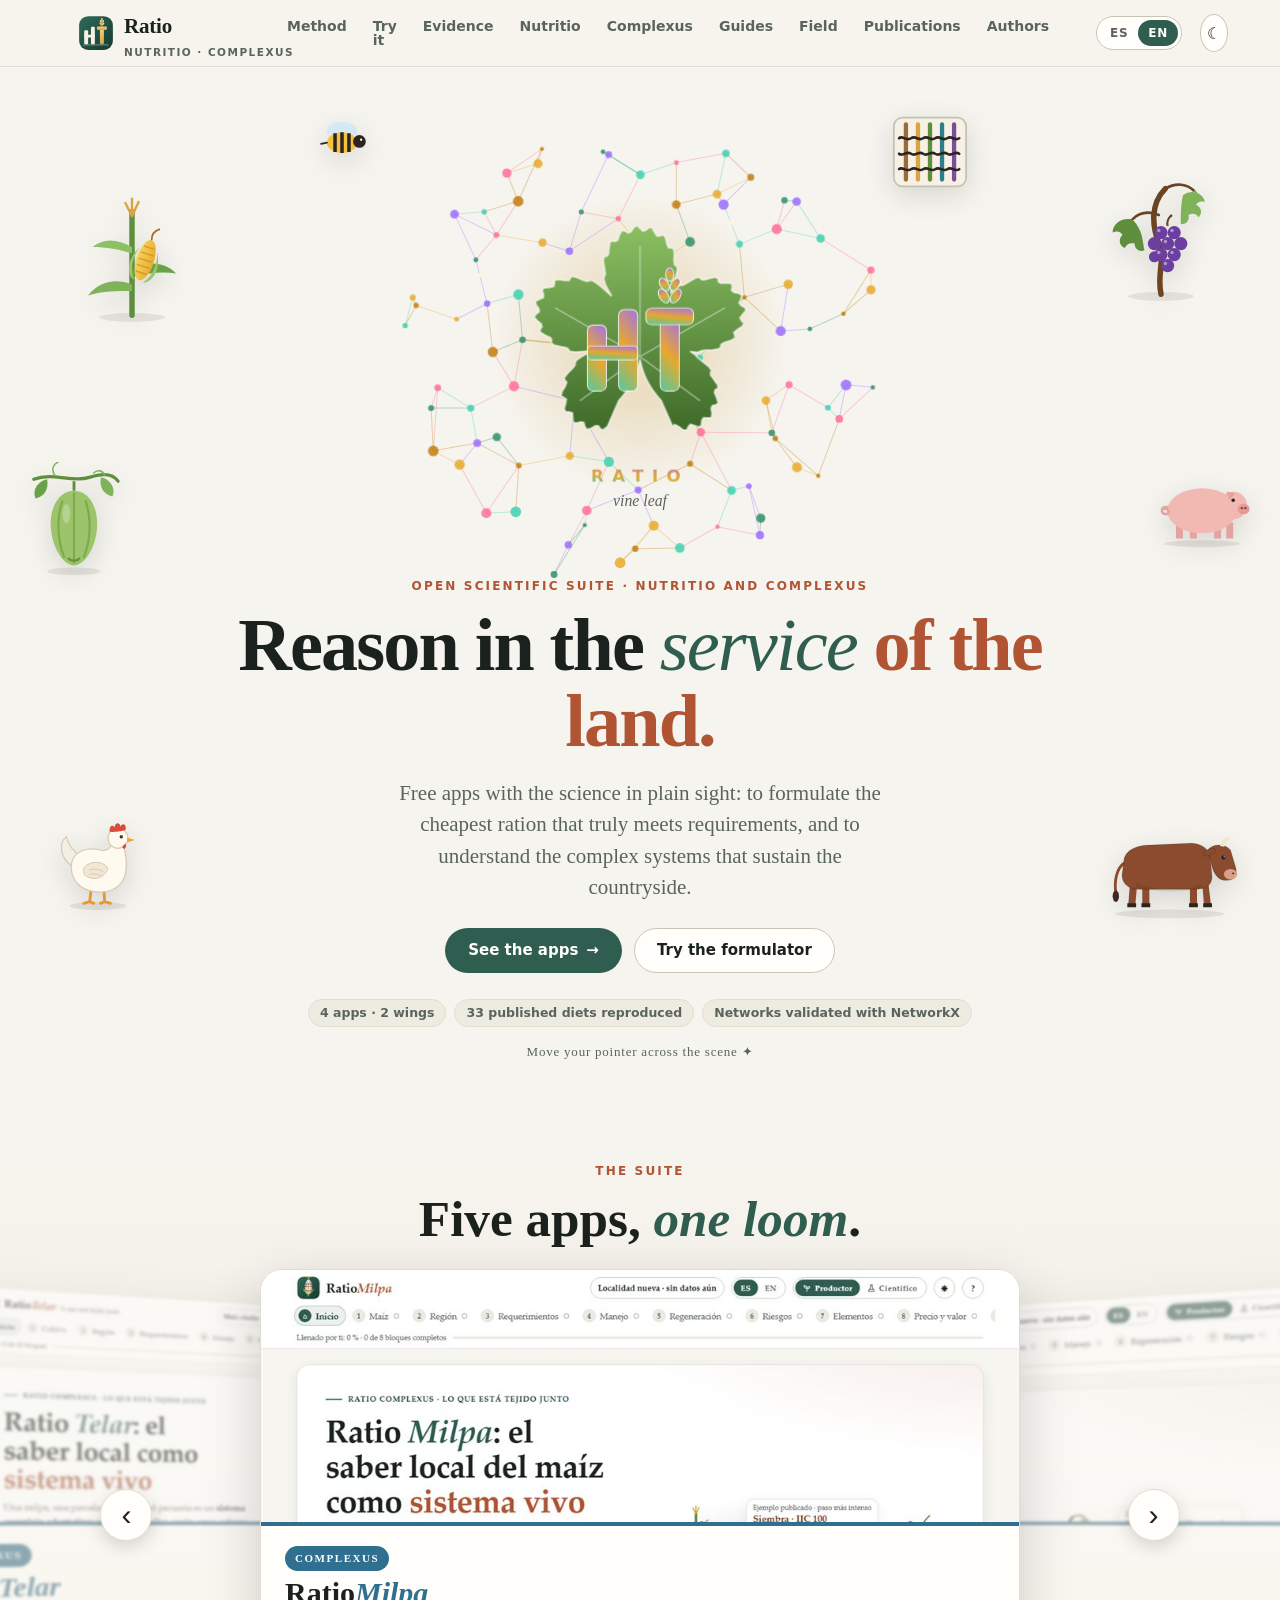
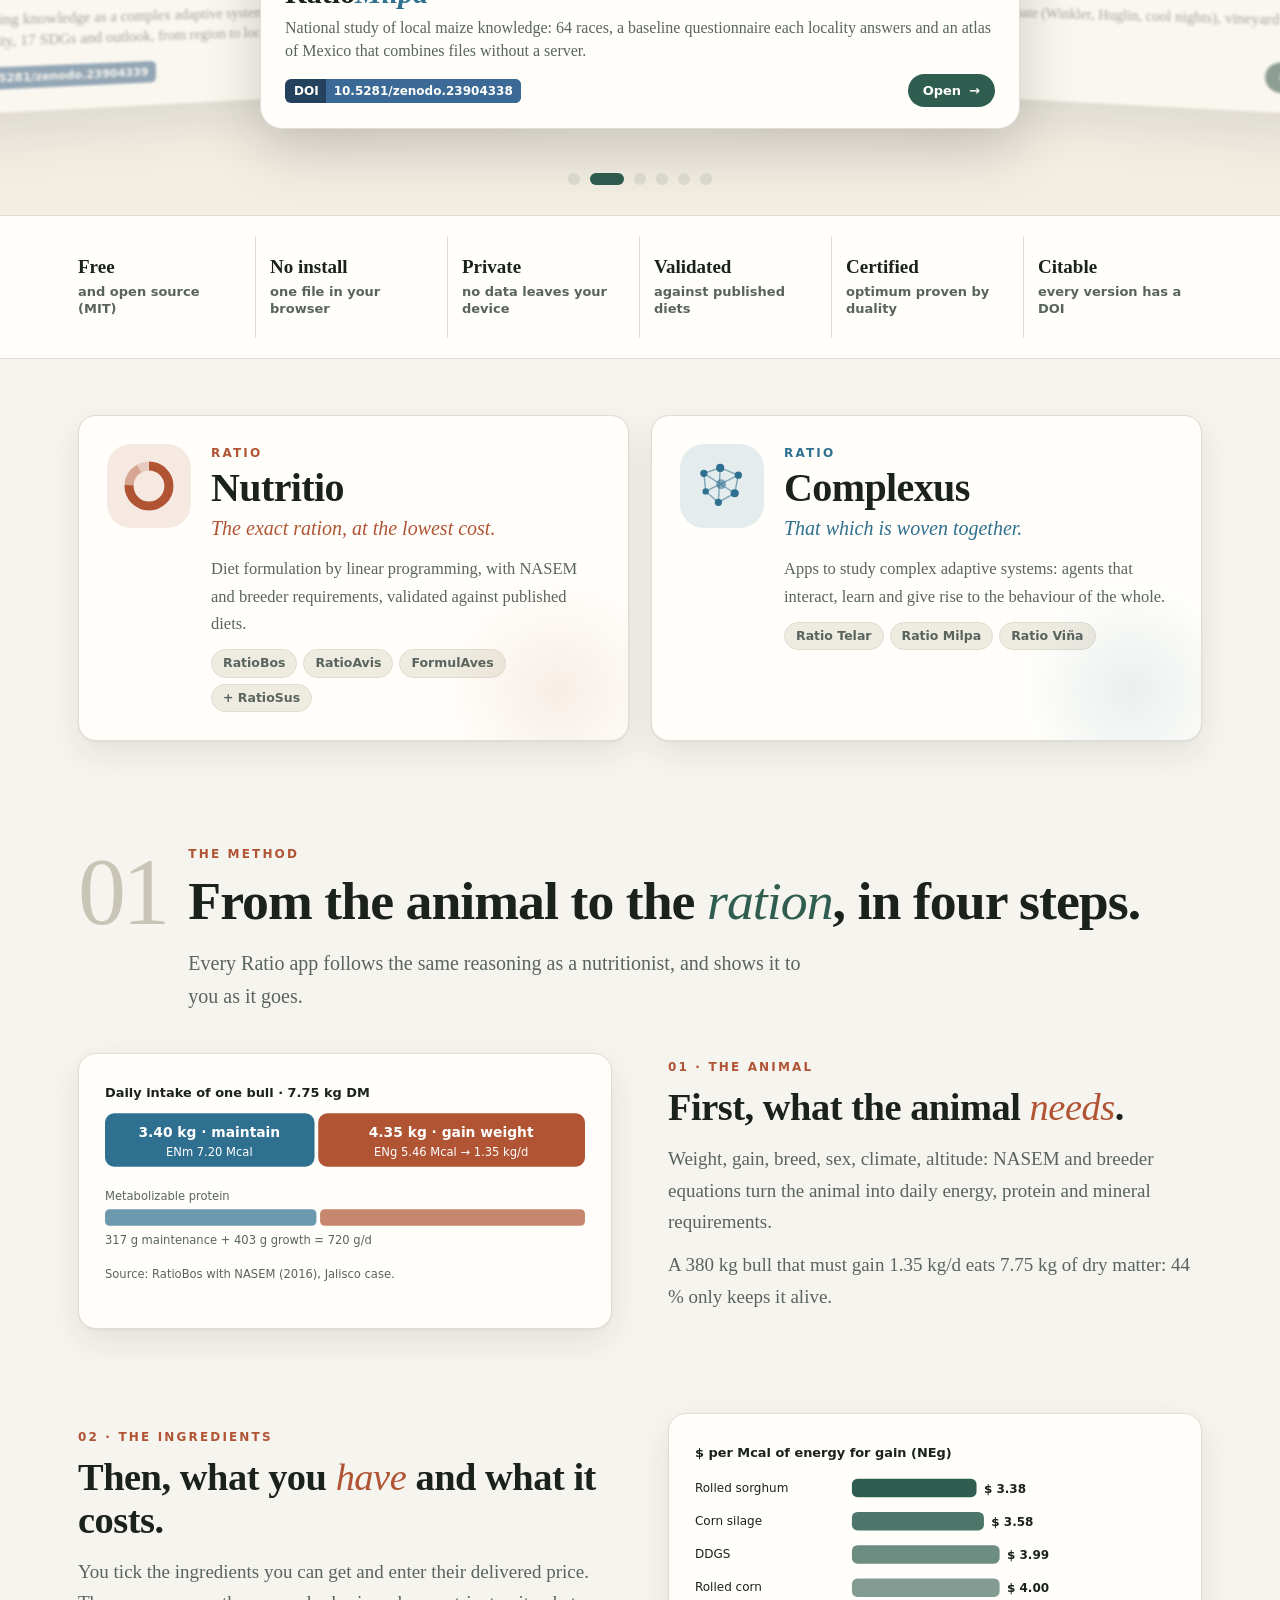
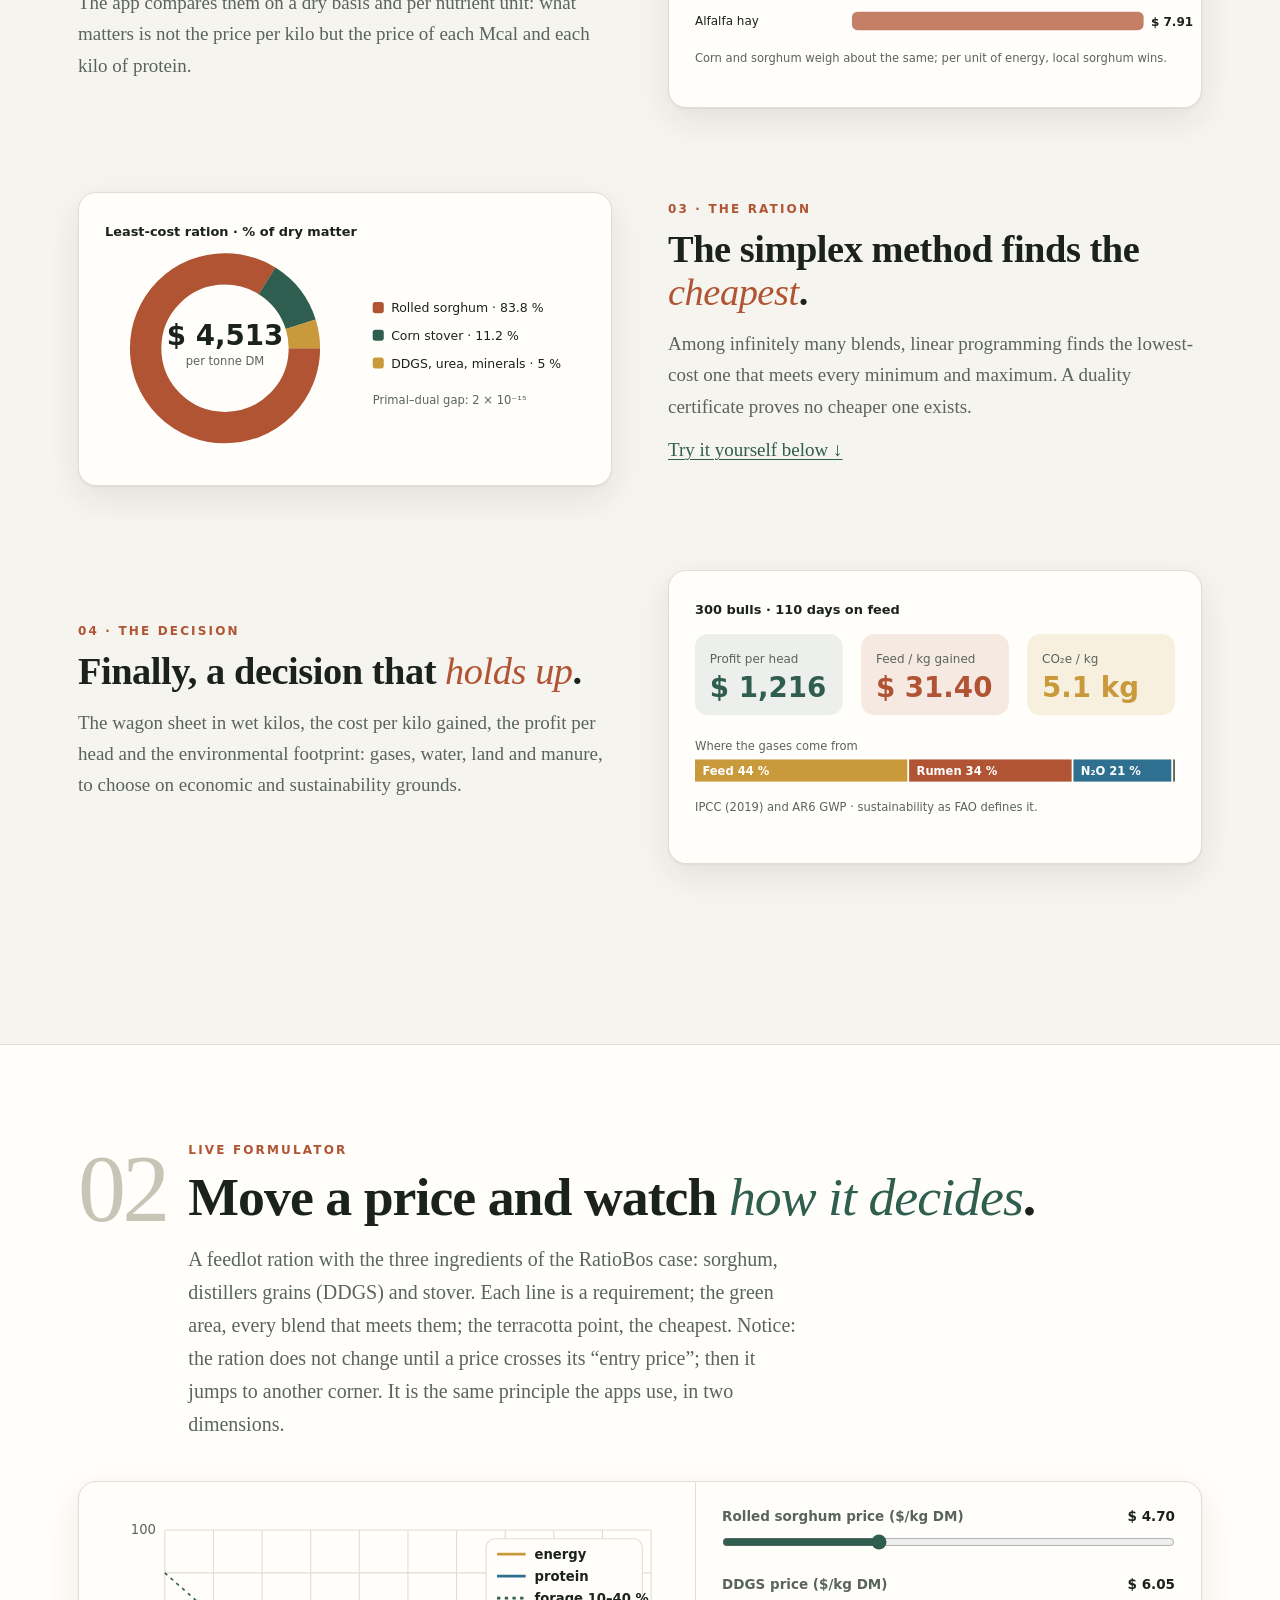
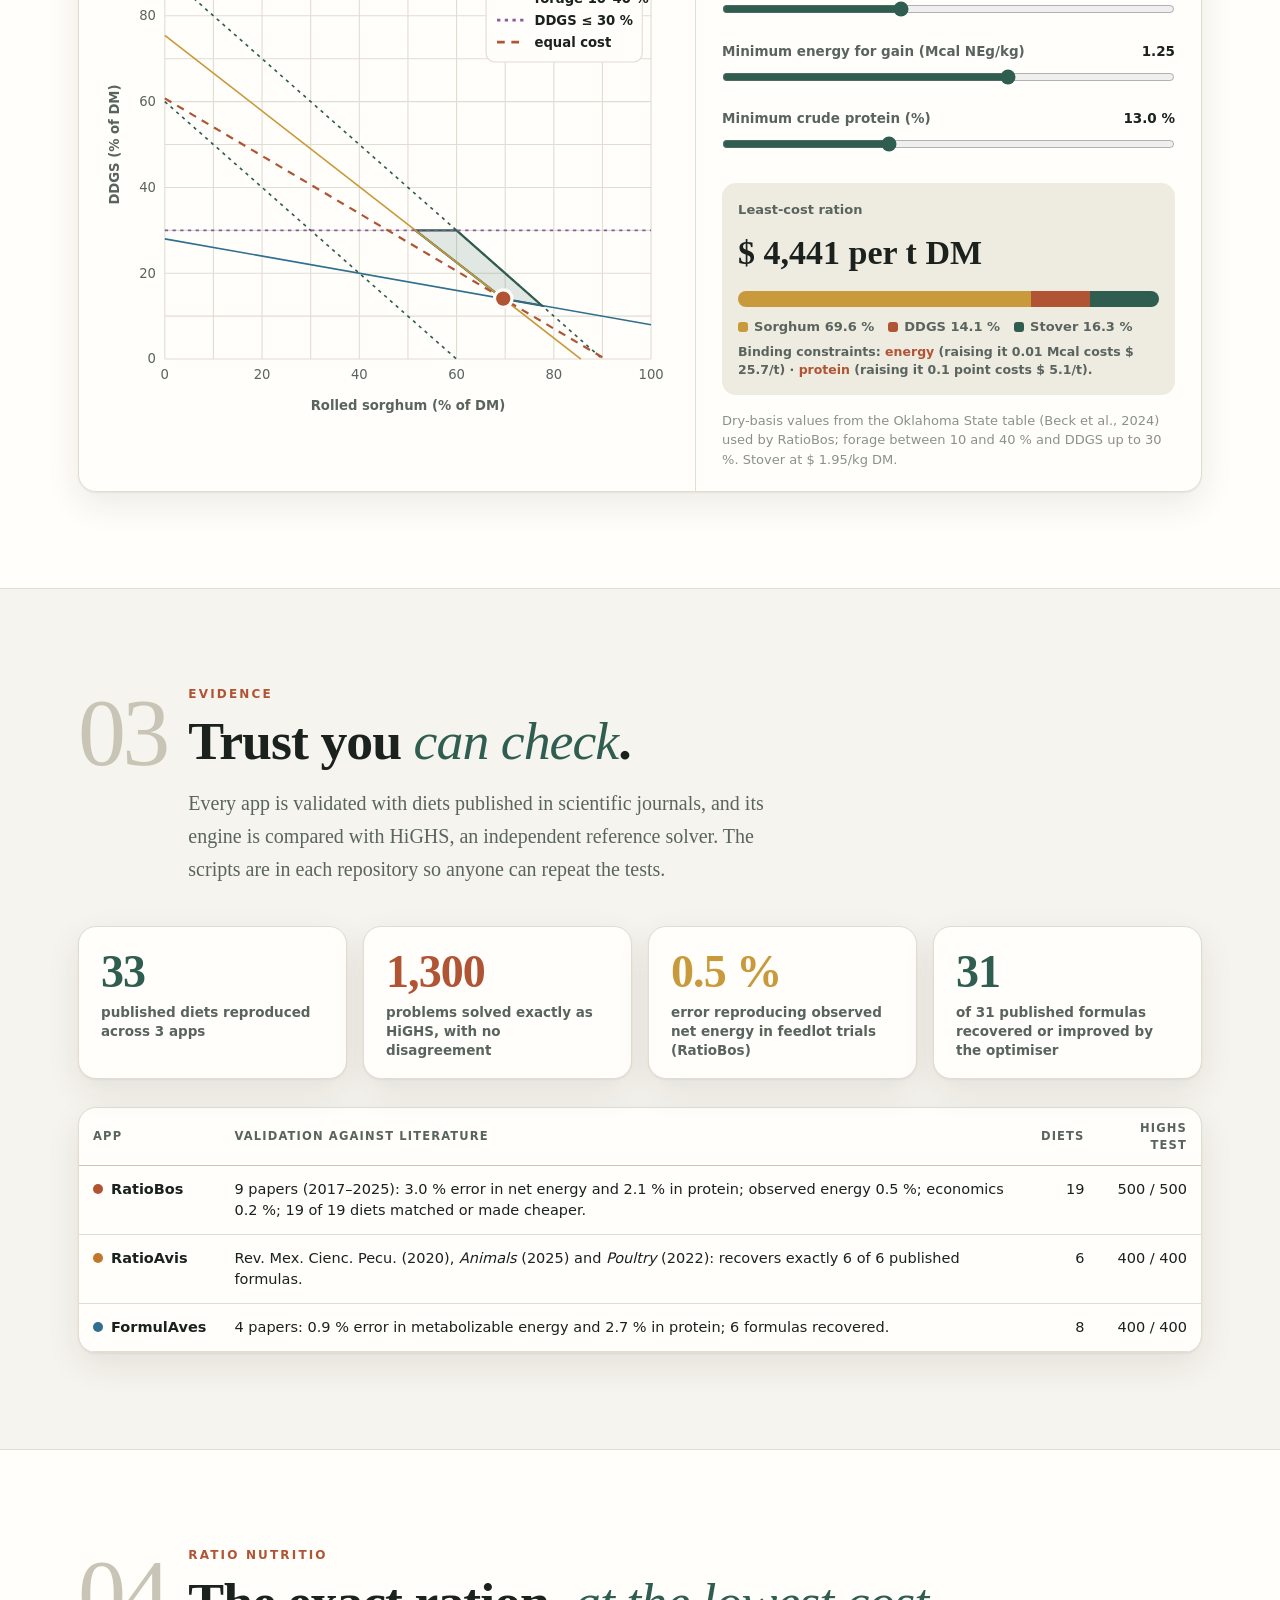
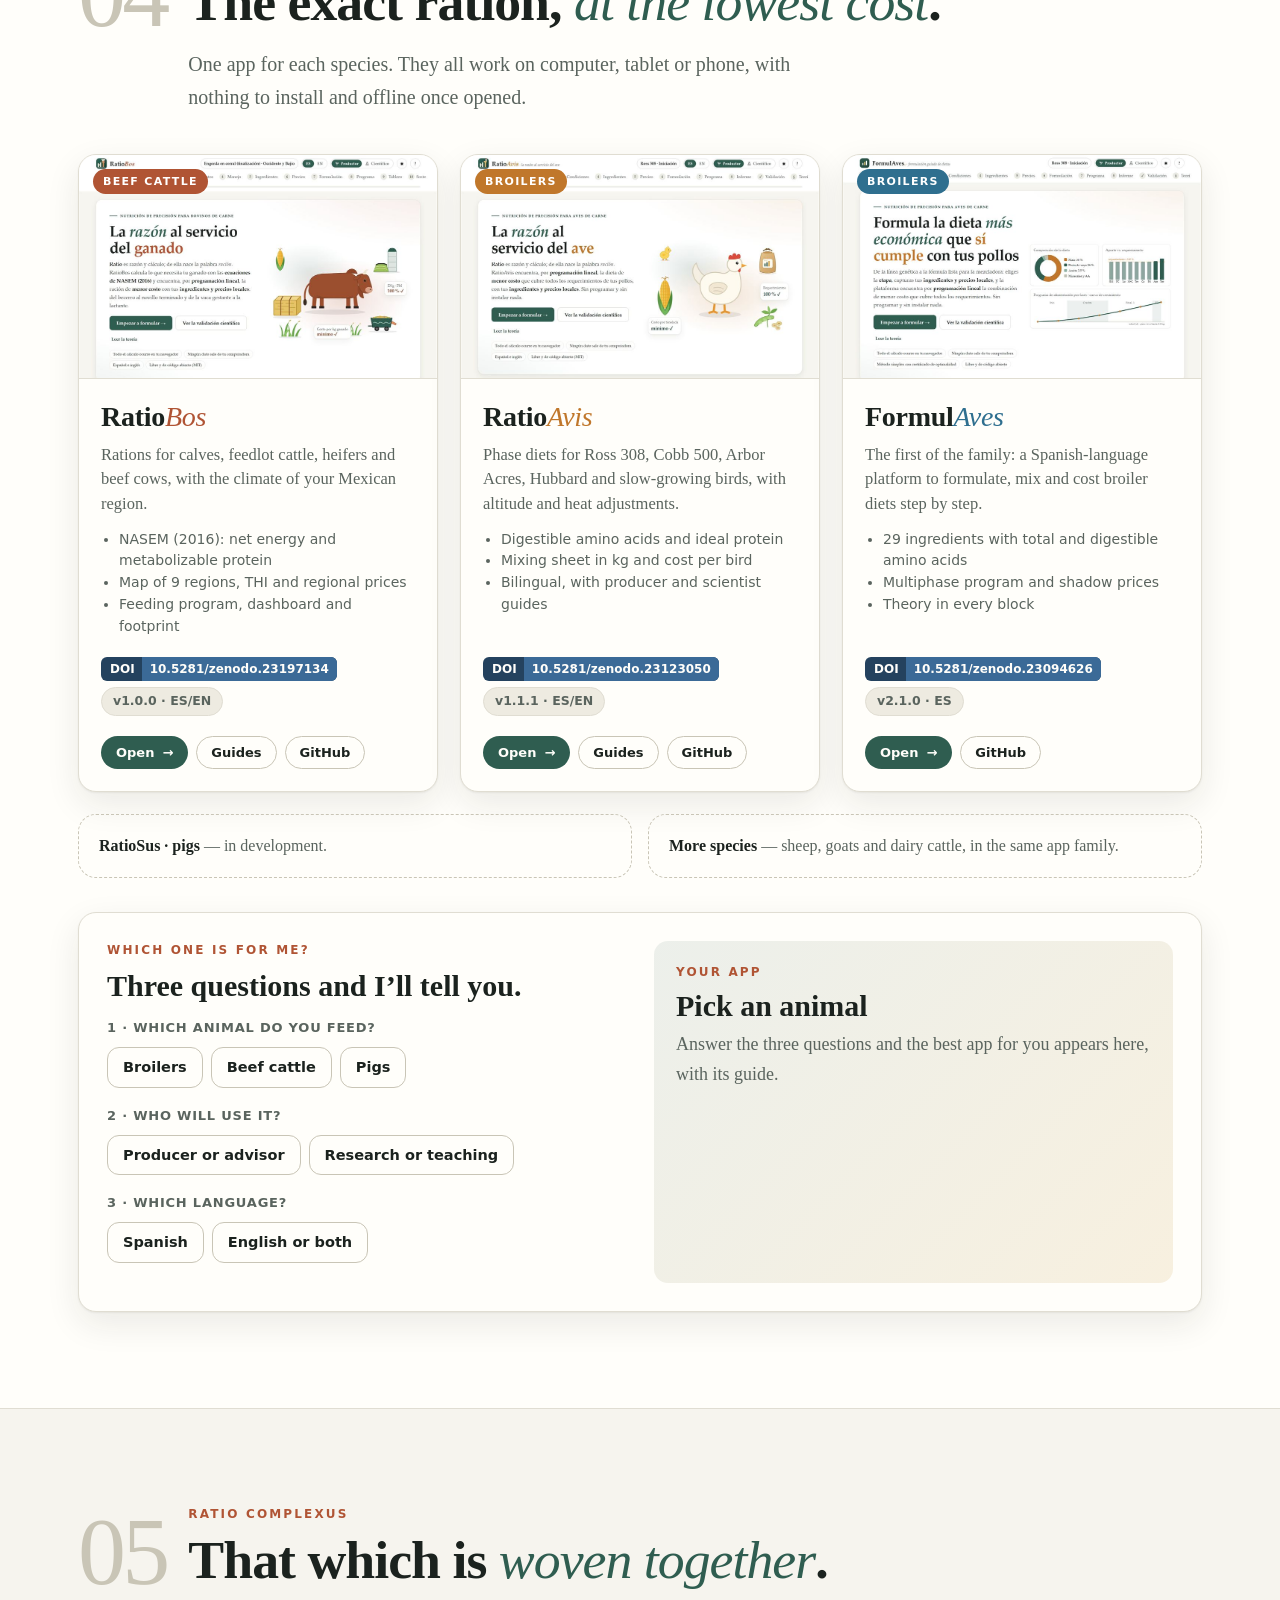
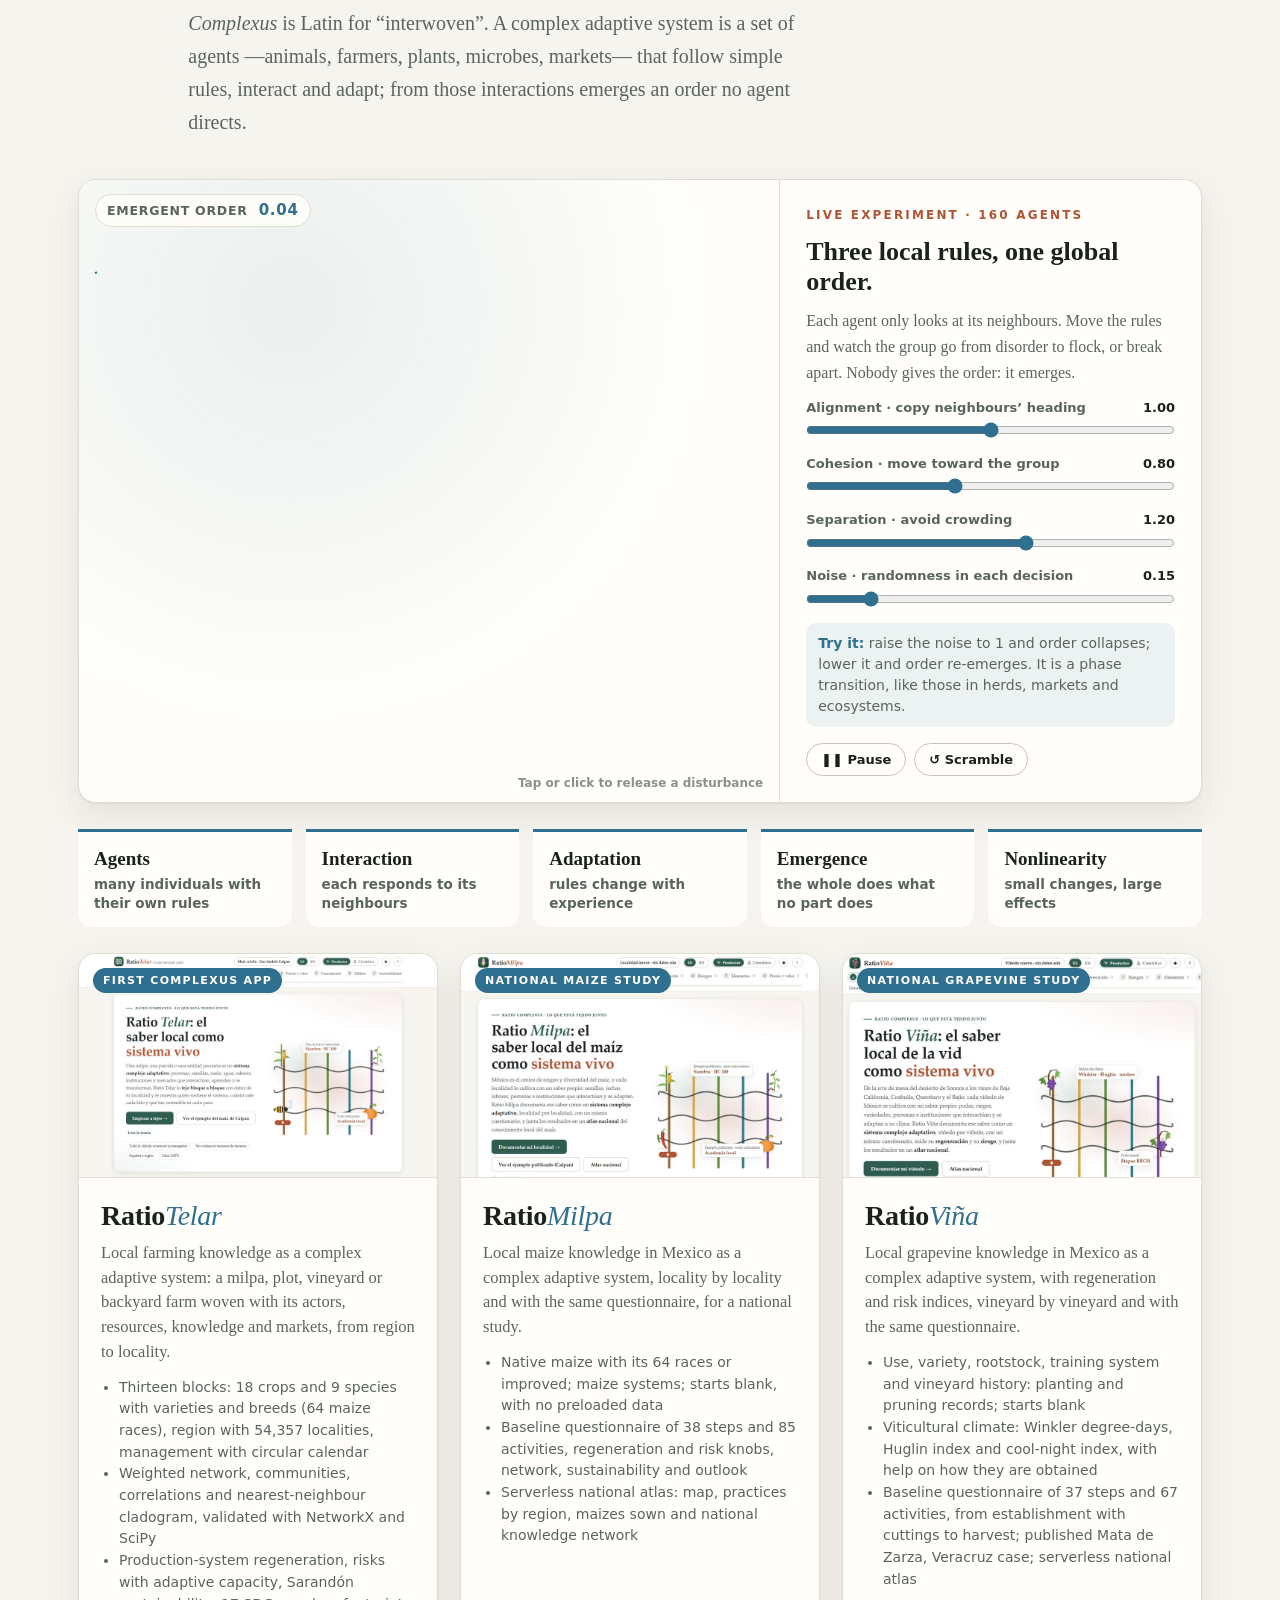
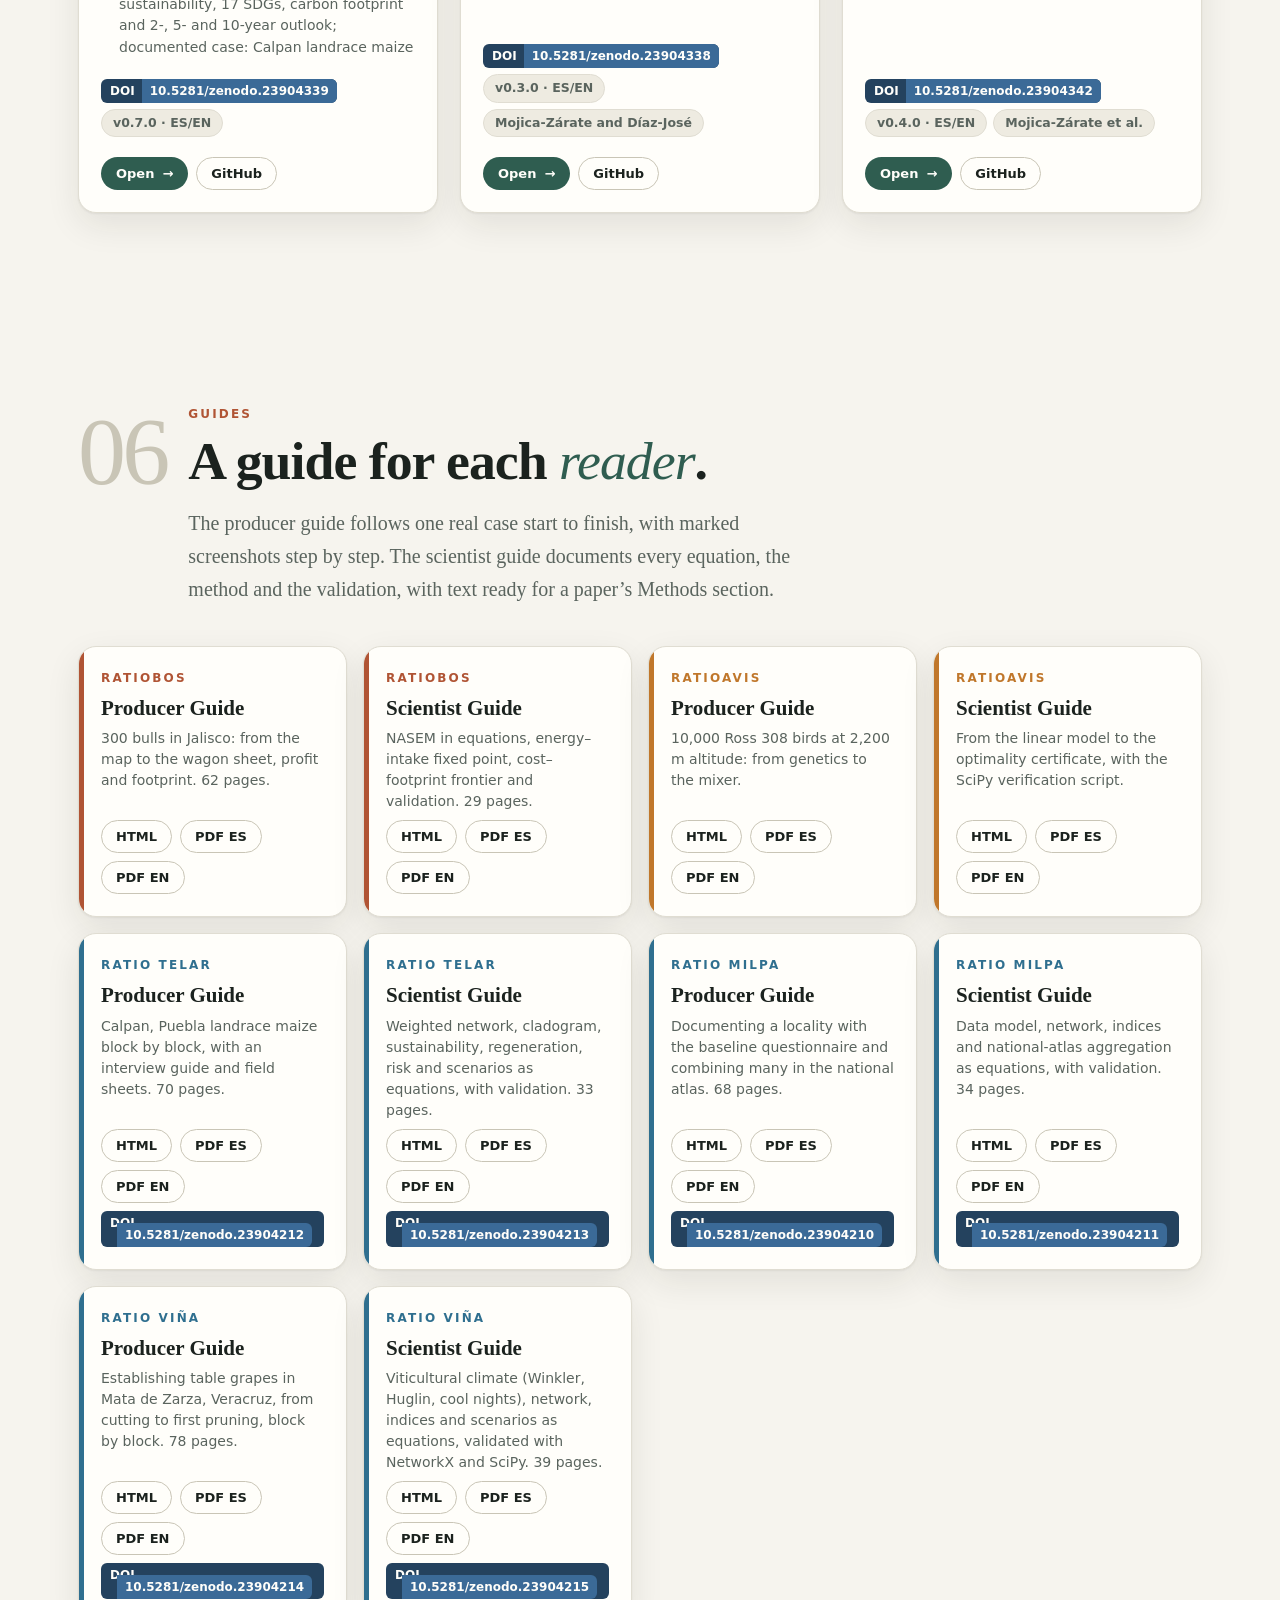
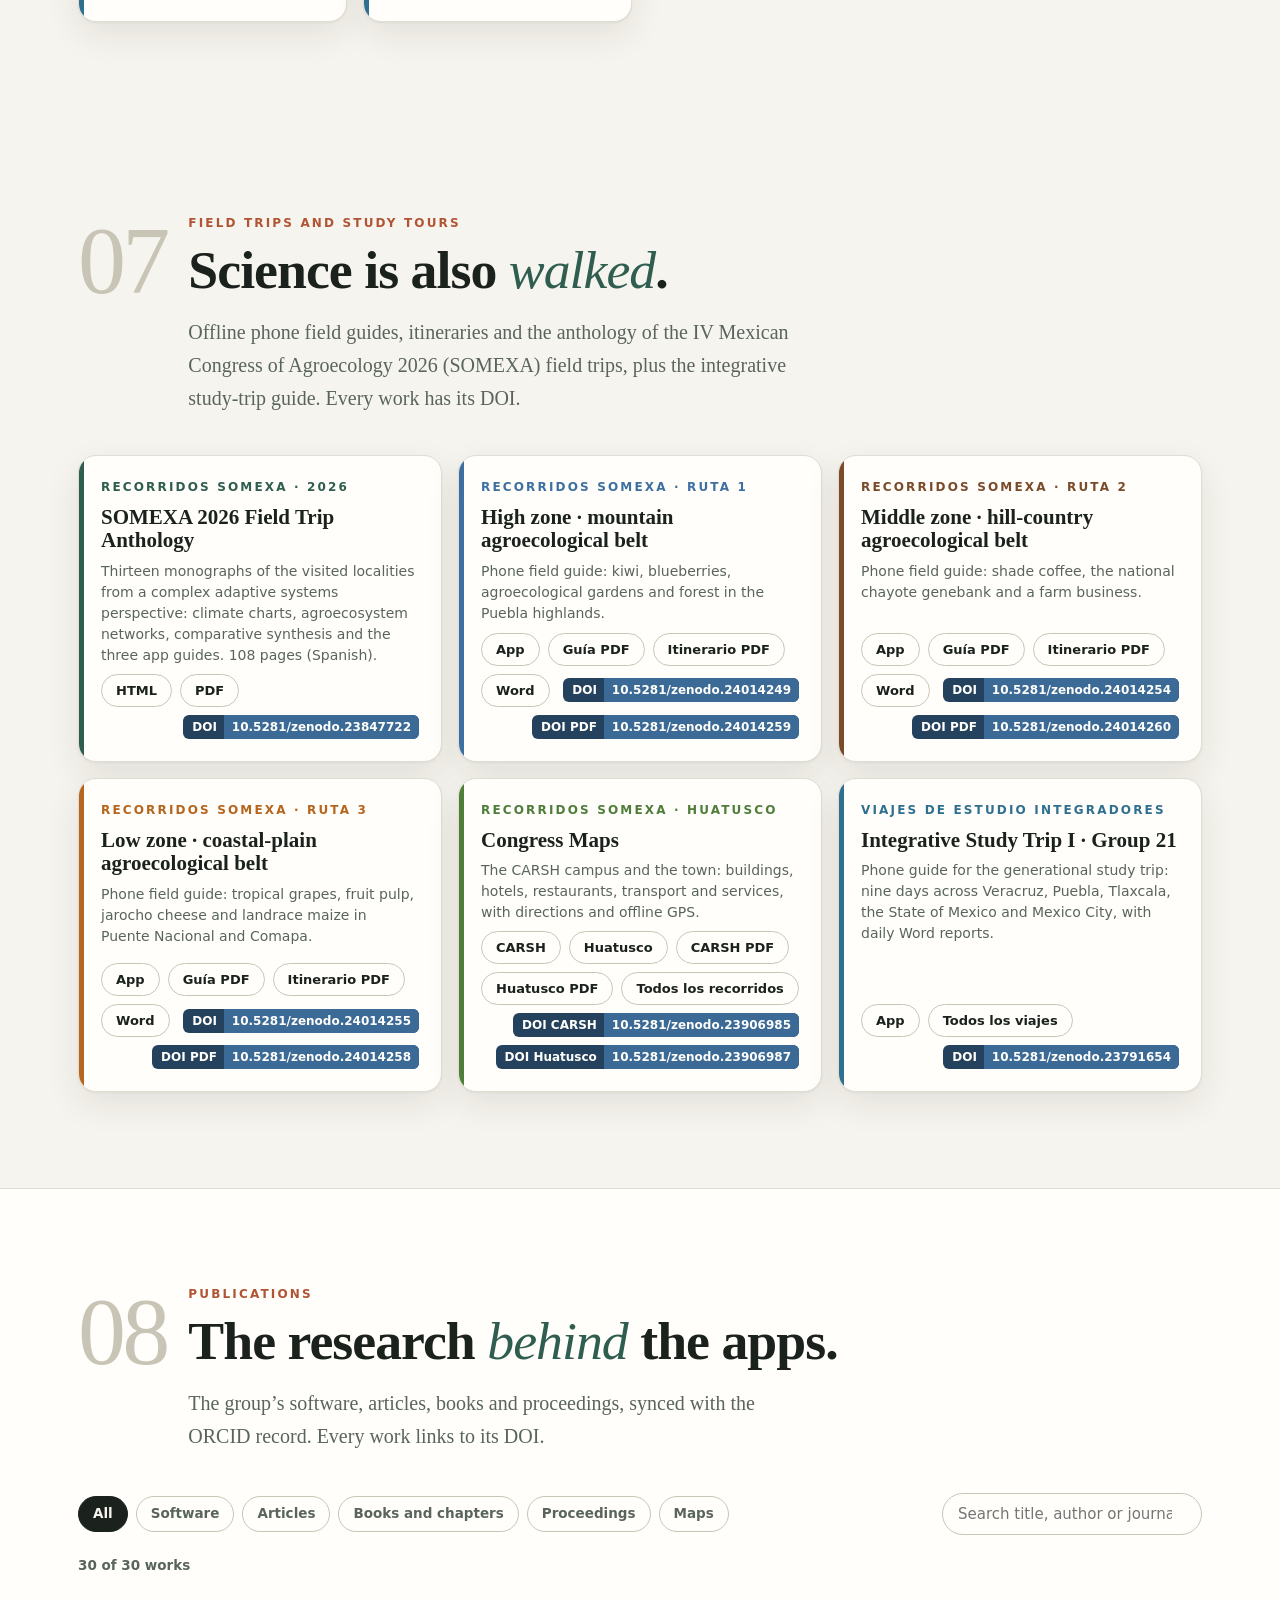
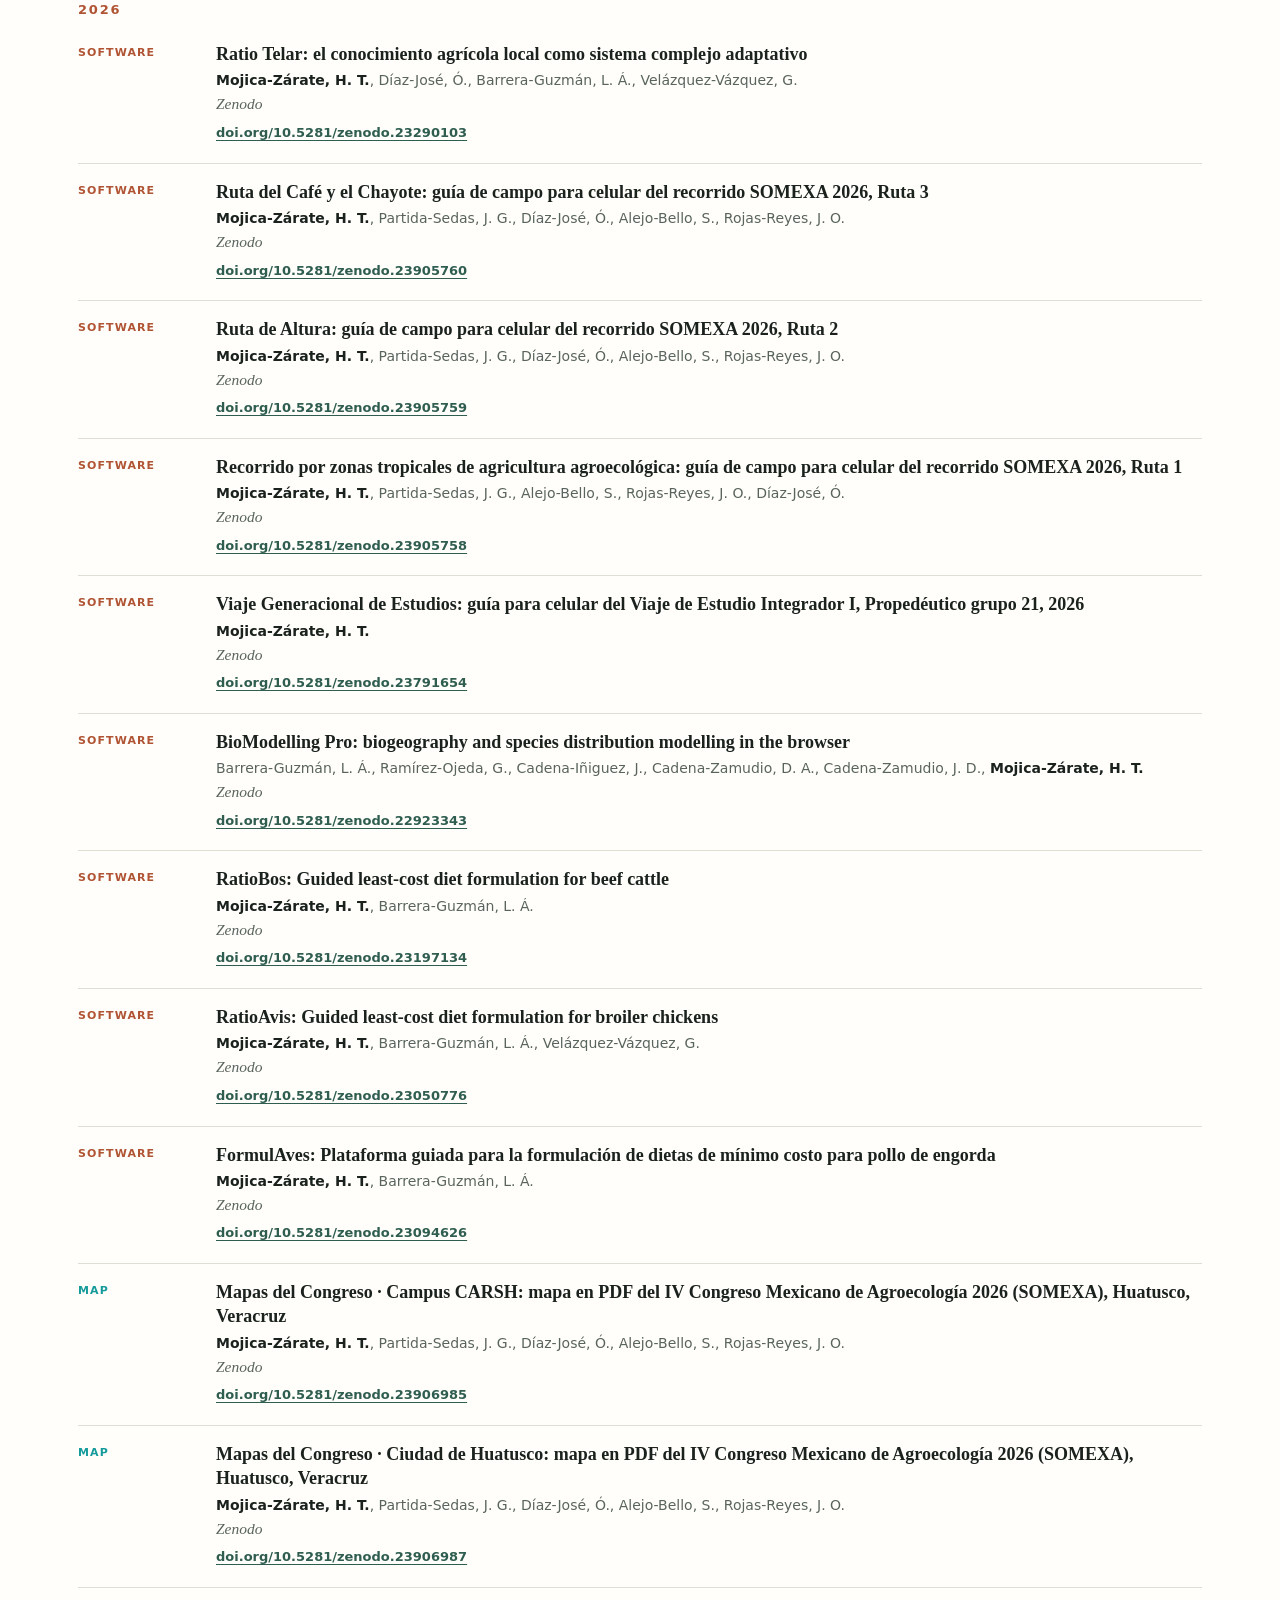
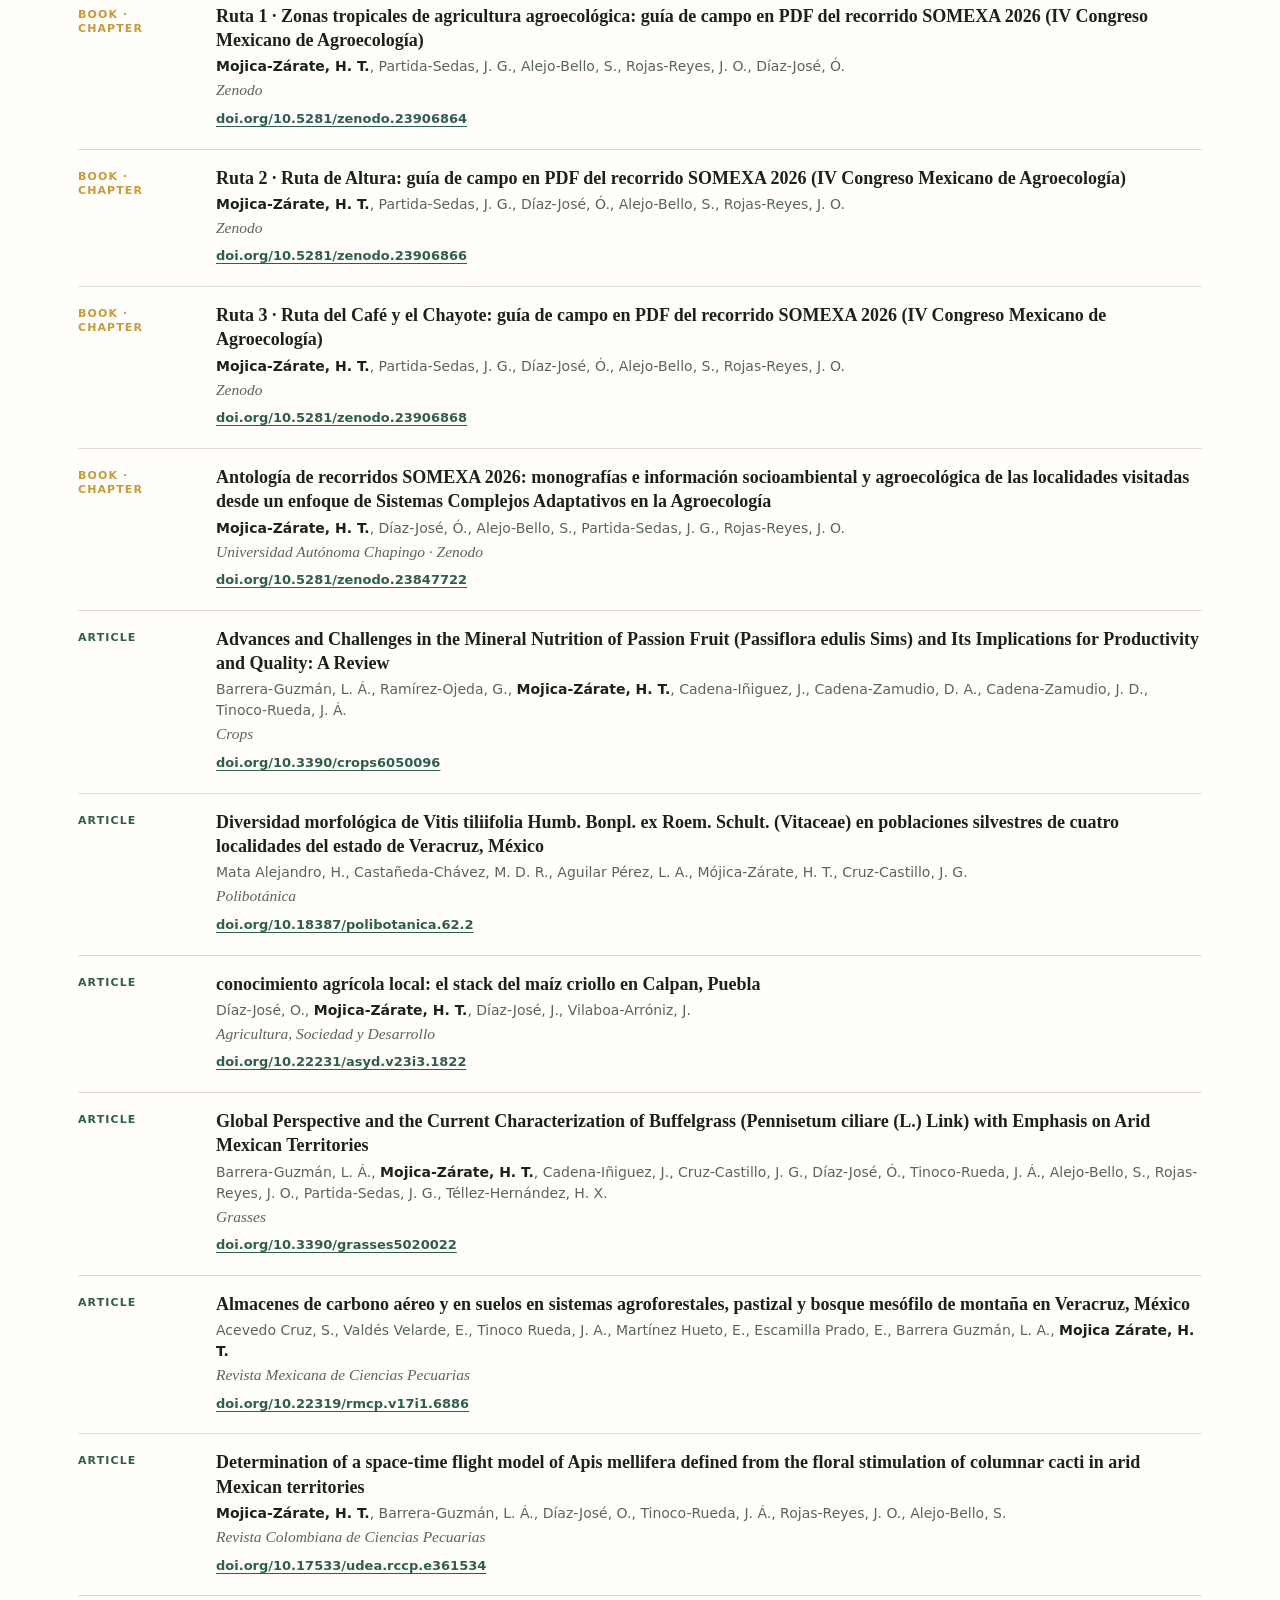
==== commit 5dd5d473: "Campo: rutas SOMEXA renumeradas por piso altitudinal (zona alta, media y baja) con sus DOI nuevos Co" ====
--- a/index.html
+++ b/index.html
@@ -1032,9 +1032,9 @@
       <p lang="en">Offline phone field guides, itineraries and the anthology of the IV Mexican Congress of Agroecology 2026 (SOMEXA) field trips, plus the integrative study-trip guide. Every work has its DOI.</p></div>
     <div class="manuales campo">
       <div class="manual card rev" style="--c:#2f5d50"><div class="eyebrow" style="color:#2f5d50">Recorridos SOMEXA · 2026</div><h4 lang="es">Antología de recorridos SOMEXA 2026</h4><h4 lang="en">SOMEXA 2026 Field Trip Anthology</h4><p lang="es">Trece monografías de las localidades visitadas desde un enfoque de sistemas complejos adaptativos: climograma, red del agroecosistema, síntesis comparada e instructivos de las tres guías. 108 páginas.</p><p lang="en">Thirteen monographs of the visited localities from a complex adaptive systems perspective: climate charts, agroecosystem networks, comparative synthesis and the three app guides. 108 pages (Spanish).</p><div class="acc"><a class="btn ghost sm" href="https://hectortecumshe-ai.github.io/recorridos-somexa/antologia/">HTML</a><a class="btn ghost sm" href="https://hectortecumshe-ai.github.io/recorridos-somexa/antologia/Antologia-recorridos-SOMEXA-2026.pdf">PDF</a><a class="doi" href="https://doi.org/10.5281/zenodo.23847722">DOI<b>10.5281/zenodo.23847722</b></a></div></div>
-      <div class="manual card rev" style="--c:#b5651d"><div class="eyebrow" style="color:#b5651d">Recorridos SOMEXA · Ruta 1</div><h4 lang="es">Zonas tropicales de agricultura agroecológica</h4><h4 lang="en">Tropical agroecological farming zones</h4><p lang="es">Guía de campo para celular: vid en el trópico, pulpa de fruta, queso jarocho y maíz criollo en Puente Nacional y Comapa, Veracruz.</p><p lang="en">Phone field guide: tropical grapes, fruit pulp, jarocho cheese and landrace maize in Puente Nacional and Comapa, Veracruz.</p><div class="acc"><a class="btn ghost sm" href="https://hectortecumshe-ai.github.io/recorridos-somexa/2026-ruta-1/">App</a><a class="btn ghost sm" href="https://hectortecumshe-ai.github.io/recorridos-somexa/guias-pdf/2026-ruta-1-guia.pdf">Guía PDF</a><a class="btn ghost sm" href="https://hectortecumshe-ai.github.io/recorridos-somexa/itinerarios/2026-ruta-1-itinerario.pdf">Itinerario PDF</a><a class="btn ghost sm" href="https://hectortecumshe-ai.github.io/recorridos-somexa/itinerarios/2026-ruta-1-itinerario.docx">Word</a><a class="doi" href="https://doi.org/10.5281/zenodo.23905758">DOI<b>10.5281/zenodo.23905758</b></a><a class="doi" href="https://doi.org/10.5281/zenodo.23906864">DOI PDF<b>10.5281/zenodo.23906864</b></a></div></div>
-      <div class="manual card rev" style="--c:#3d6fa0"><div class="eyebrow" style="color:#3d6fa0">Recorridos SOMEXA · Ruta 2</div><h4 lang="es">Ruta de Altura</h4><h4 lang="en">Highland Route</h4><p lang="es">Frutales de montaña y agroecología en las faldas del Citlaltépetl: kiwi, arándanos, huertos agroecológicos, bosque y agua en Veracruz y Puebla.</p><p lang="en">Mountain fruit and agroecology on the slopes of Citlaltépetl: kiwi, blueberries, agroecological gardens, forest and water in Veracruz and Puebla.</p><div class="acc"><a class="btn ghost sm" href="https://hectortecumshe-ai.github.io/recorridos-somexa/2026-ruta-2/">App</a><a class="btn ghost sm" href="https://hectortecumshe-ai.github.io/recorridos-somexa/guias-pdf/2026-ruta-2-guia.pdf">Guía PDF</a><a class="btn ghost sm" href="https://hectortecumshe-ai.github.io/recorridos-somexa/itinerarios/2026-ruta-2-itinerario.pdf">Itinerario PDF</a><a class="btn ghost sm" href="https://hectortecumshe-ai.github.io/recorridos-somexa/itinerarios/2026-ruta-2-itinerario.docx">Word</a><a class="doi" href="https://doi.org/10.5281/zenodo.23905759">DOI<b>10.5281/zenodo.23905759</b></a><a class="doi" href="https://doi.org/10.5281/zenodo.23906866">DOI PDF<b>10.5281/zenodo.23906866</b></a></div></div>
-      <div class="manual card rev" style="--c:#7a4a2a"><div class="eyebrow" style="color:#7a4a2a">Recorridos SOMEXA · Ruta 3</div><h4 lang="es">Ruta del Café y el Chayote</h4><h4 lang="en">Coffee and Chayote Route</h4><p lang="es">De la semilla a la empresa: café junto al bosque de niebla, el Banco Nacional de Germoplasma de Chayote, Rancho Contla y Hortín Fortín.</p><p lang="en">From seed to enterprise: coffee beside the cloud forest, the National Chayote Germplasm Bank, Rancho Contla and Hortín Fortín.</p><div class="acc"><a class="btn ghost sm" href="https://hectortecumshe-ai.github.io/recorridos-somexa/2026-ruta-3/">App</a><a class="btn ghost sm" href="https://hectortecumshe-ai.github.io/recorridos-somexa/guias-pdf/2026-ruta-3-guia.pdf">Guía PDF</a><a class="btn ghost sm" href="https://hectortecumshe-ai.github.io/recorridos-somexa/itinerarios/2026-ruta-3-itinerario.pdf">Itinerario PDF</a><a class="btn ghost sm" href="https://hectortecumshe-ai.github.io/recorridos-somexa/itinerarios/2026-ruta-3-itinerario.docx">Word</a><a class="doi" href="https://doi.org/10.5281/zenodo.23905760">DOI<b>10.5281/zenodo.23905760</b></a><a class="doi" href="https://doi.org/10.5281/zenodo.23906868">DOI PDF<b>10.5281/zenodo.23906868</b></a></div></div>
+      <div class="manual card rev" style="--c:#3d6fa0"><div class="eyebrow" style="color:#3d6fa0">Recorridos SOMEXA · Ruta 1</div><h4 lang="es">Zona alta · Piso agroecológico de montaña</h4><h4 lang="en">High zone · mountain agroecological belt</h4><p lang="es">Guía de campo para celular: kiwi, arándanos, huertos agroecológicos y bosque en la sierra de Puebla, en las faldas del Citlaltépetl.</p><p lang="en">Phone field guide: kiwi, blueberries, agroecological gardens and forest in the Puebla highlands.</p><div class="acc"><a class="btn ghost sm" href="https://hectortecumshe-ai.github.io/recorridos-somexa/2026-ruta-1/">App</a><a class="btn ghost sm" href="https://hectortecumshe-ai.github.io/recorridos-somexa/guias-pdf/2026-ruta-1-guia.pdf">Guía PDF</a><a class="btn ghost sm" href="https://hectortecumshe-ai.github.io/recorridos-somexa/itinerarios/2026-ruta-1-itinerario.pdf">Itinerario PDF</a><a class="btn ghost sm" href="https://hectortecumshe-ai.github.io/recorridos-somexa/itinerarios/2026-ruta-1-itinerario.docx">Word</a><a class="doi" href="https://doi.org/10.5281/zenodo.24014249">DOI<b>10.5281/zenodo.24014249</b></a><a class="doi" href="https://doi.org/10.5281/zenodo.24014259">DOI PDF<b>10.5281/zenodo.24014259</b></a></div></div>
+      <div class="manual card rev" style="--c:#7a4a2a"><div class="eyebrow" style="color:#7a4a2a">Recorridos SOMEXA · Ruta 2</div><h4 lang="es">Zona media · Piso agroecológico de lomerío</h4><h4 lang="en">Middle zone · hill-country agroecological belt</h4><p lang="es">Guía de campo para celular: café junto al bosque de niebla, el Banco Nacional de Germoplasma de Chayote y un huerto que es empresa.</p><p lang="en">Phone field guide: shade coffee, the national chayote genebank and a farm business.</p><div class="acc"><a class="btn ghost sm" href="https://hectortecumshe-ai.github.io/recorridos-somexa/2026-ruta-2/">App</a><a class="btn ghost sm" href="https://hectortecumshe-ai.github.io/recorridos-somexa/guias-pdf/2026-ruta-2-guia.pdf">Guía PDF</a><a class="btn ghost sm" href="https://hectortecumshe-ai.github.io/recorridos-somexa/itinerarios/2026-ruta-2-itinerario.pdf">Itinerario PDF</a><a class="btn ghost sm" href="https://hectortecumshe-ai.github.io/recorridos-somexa/itinerarios/2026-ruta-2-itinerario.docx">Word</a><a class="doi" href="https://doi.org/10.5281/zenodo.24014254">DOI<b>10.5281/zenodo.24014254</b></a><a class="doi" href="https://doi.org/10.5281/zenodo.24014260">DOI PDF<b>10.5281/zenodo.24014260</b></a></div></div>
+      <div class="manual card rev" style="--c:#b5651d"><div class="eyebrow" style="color:#b5651d">Recorridos SOMEXA · Ruta 3</div><h4 lang="es">Zona baja · Piso agroecológico de llanura costera</h4><h4 lang="en">Low zone · coastal-plain agroecological belt</h4><p lang="es">Guía de campo para celular: vid en el trópico, pulpa de fruta, queso jarocho y maíz criollo en Puente Nacional y Comapa, Veracruz.</p><p lang="en">Phone field guide: tropical grapes, fruit pulp, jarocho cheese and landrace maize in Puente Nacional and Comapa.</p><div class="acc"><a class="btn ghost sm" href="https://hectortecumshe-ai.github.io/recorridos-somexa/2026-ruta-3/">App</a><a class="btn ghost sm" href="https://hectortecumshe-ai.github.io/recorridos-somexa/guias-pdf/2026-ruta-3-guia.pdf">Guía PDF</a><a class="btn ghost sm" href="https://hectortecumshe-ai.github.io/recorridos-somexa/itinerarios/2026-ruta-3-itinerario.pdf">Itinerario PDF</a><a class="btn ghost sm" href="https://hectortecumshe-ai.github.io/recorridos-somexa/itinerarios/2026-ruta-3-itinerario.docx">Word</a><a class="doi" href="https://doi.org/10.5281/zenodo.24014255">DOI<b>10.5281/zenodo.24014255</b></a><a class="doi" href="https://doi.org/10.5281/zenodo.24014258">DOI PDF<b>10.5281/zenodo.24014258</b></a></div></div>
       <div class="manual card rev" style="--c:#4f7d3a"><div class="eyebrow" style="color:#4f7d3a">Recorridos SOMEXA · Huatusco</div><h4 lang="es">Mapas del Congreso</h4><h4 lang="en">Congress Maps</h4><p lang="es">El campus CARSH y la ciudad: edificios, hoteles, restaurantes, transporte y servicios, con «Cómo llegar» y GPS sin internet.</p><p lang="en">The CARSH campus and the town: buildings, hotels, restaurants, transport and services, with directions and offline GPS.</p><div class="acc"><a class="btn ghost sm" href="https://hectortecumshe-ai.github.io/recorridos-somexa/mapas/#car">CARSH</a><a class="btn ghost sm" href="https://hectortecumshe-ai.github.io/recorridos-somexa/mapas/#huatusco">Huatusco</a><a class="btn ghost sm" href="https://hectortecumshe-ai.github.io/recorridos-somexa/guias-pdf/mapa-car.pdf">CARSH PDF</a><a class="btn ghost sm" href="https://hectortecumshe-ai.github.io/recorridos-somexa/guias-pdf/mapa-huatusco.pdf">Huatusco PDF</a><a class="btn ghost sm" href="https://hectortecumshe-ai.github.io/recorridos-somexa/">Todos los recorridos</a><a class="doi" href="https://doi.org/10.5281/zenodo.23906985">DOI CARSH<b>10.5281/zenodo.23906985</b></a><a class="doi" href="https://doi.org/10.5281/zenodo.23906987">DOI Huatusco<b>10.5281/zenodo.23906987</b></a></div></div>
       <div class="manual card rev" style="--c:#2f6f8f"><div class="eyebrow" style="color:#2f6f8f">Viajes de Estudio Integradores</div><h4 lang="es">Integrador I · Propedéutico grupo 21</h4><h4 lang="en">Integrative Study Trip I · Group 21</h4><p lang="es">Guía para celular del Viaje Generacional de Estudios: nueve días por Veracruz, Puebla, Tlaxcala, el Estado de México y la Ciudad de México, con reportes diarios en Word.</p><p lang="en">Phone guide for the generational study trip: nine days across Veracruz, Puebla, Tlaxcala, the State of Mexico and Mexico City, with daily Word reports.</p><div class="acc"><a class="btn ghost sm" href="https://hectortecumshe-ai.github.io/viajes-de-estudio-propedeutico/2026-grupo-21/">App</a><a class="btn ghost sm" href="https://hectortecumshe-ai.github.io/viajes-de-estudio-propedeutico/">Todos los viajes</a><a class="doi" href="https://doi.org/10.5281/zenodo.23791654">DOI<b>10.5281/zenodo.23791654</b></a></div></div>
     </div>
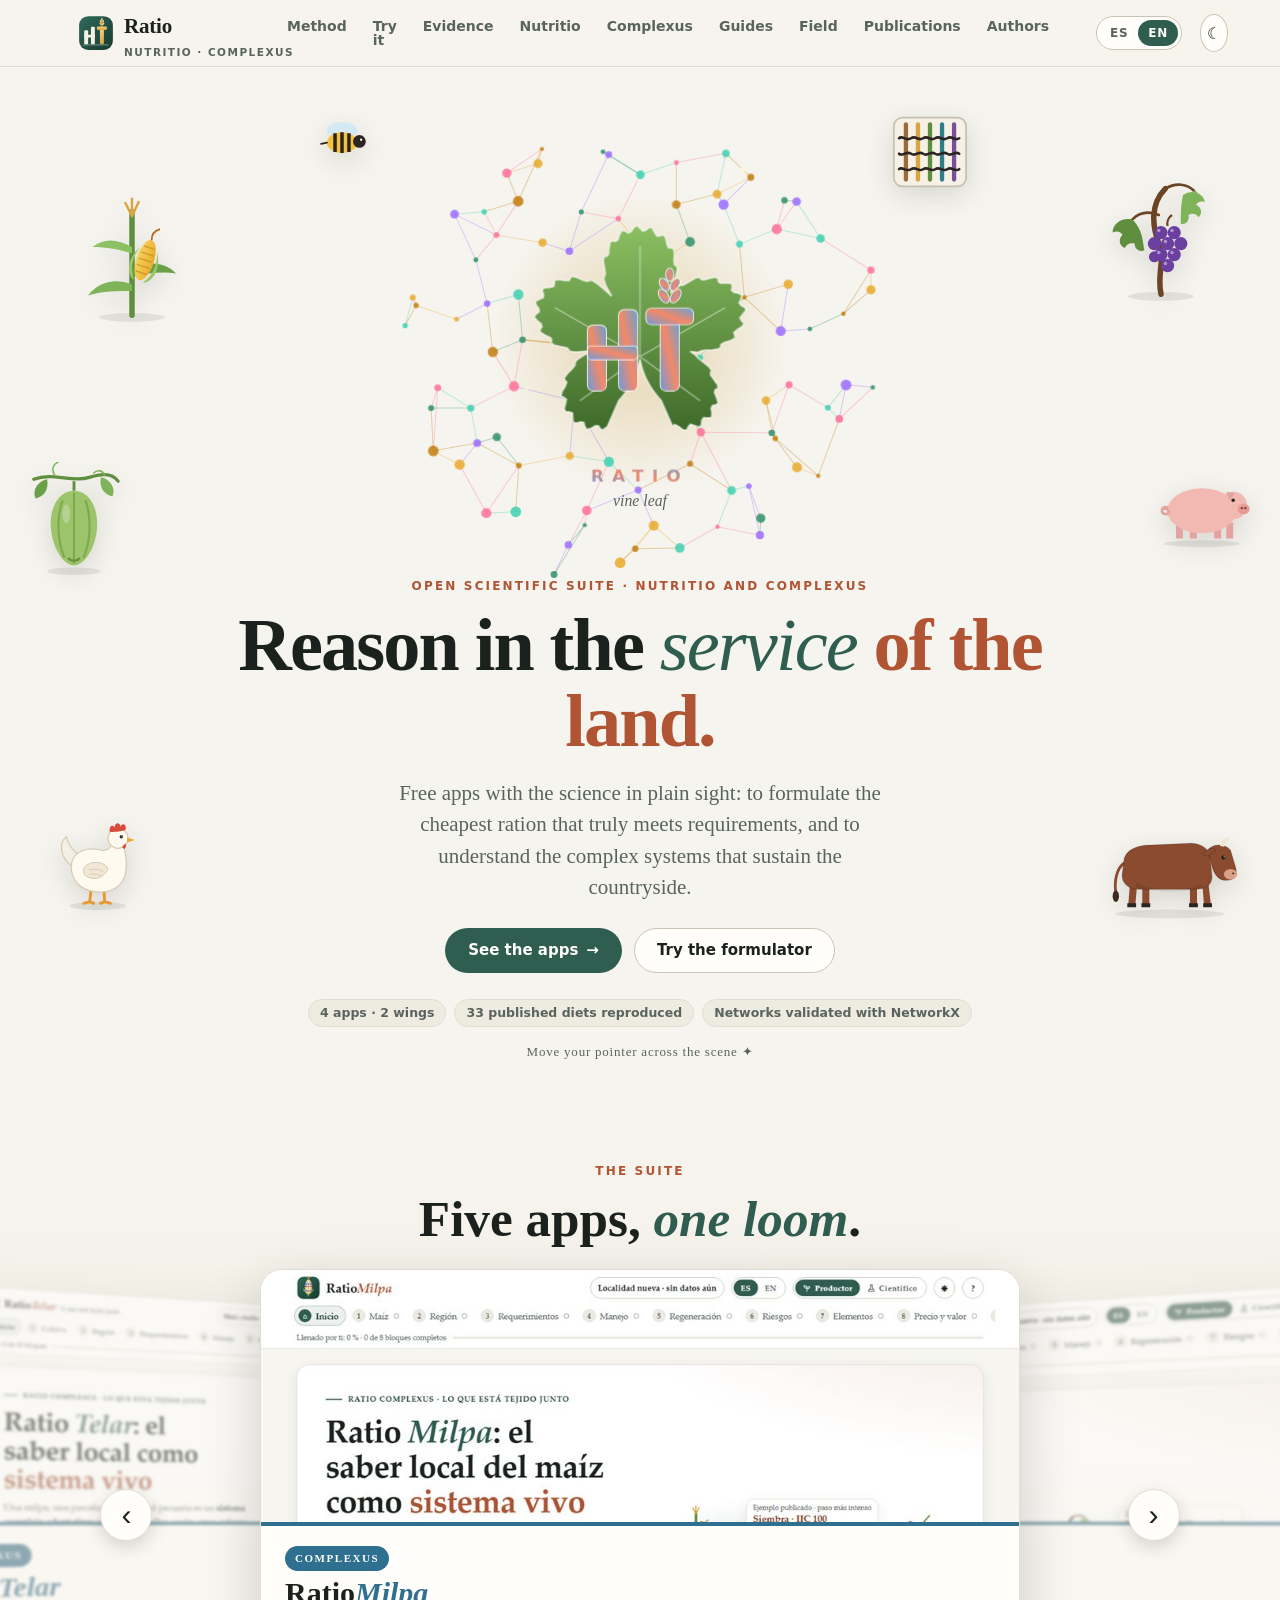
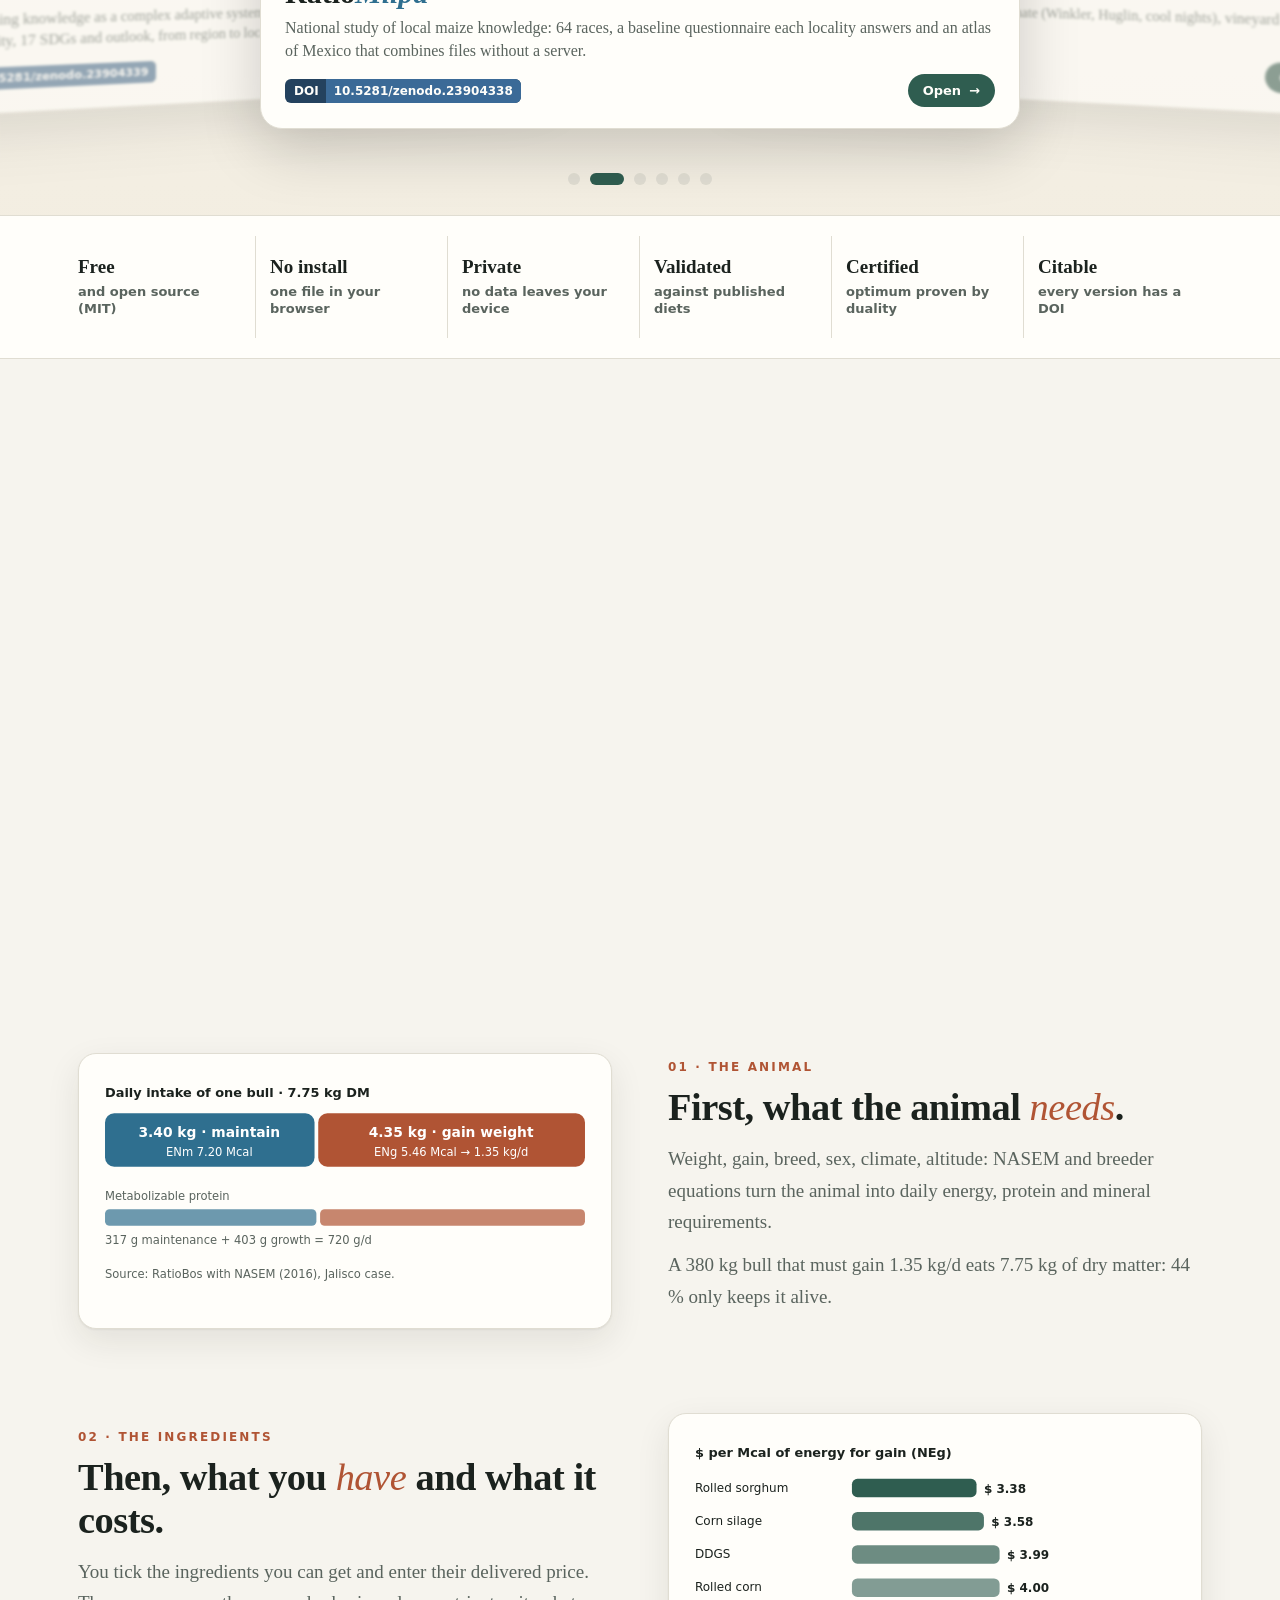
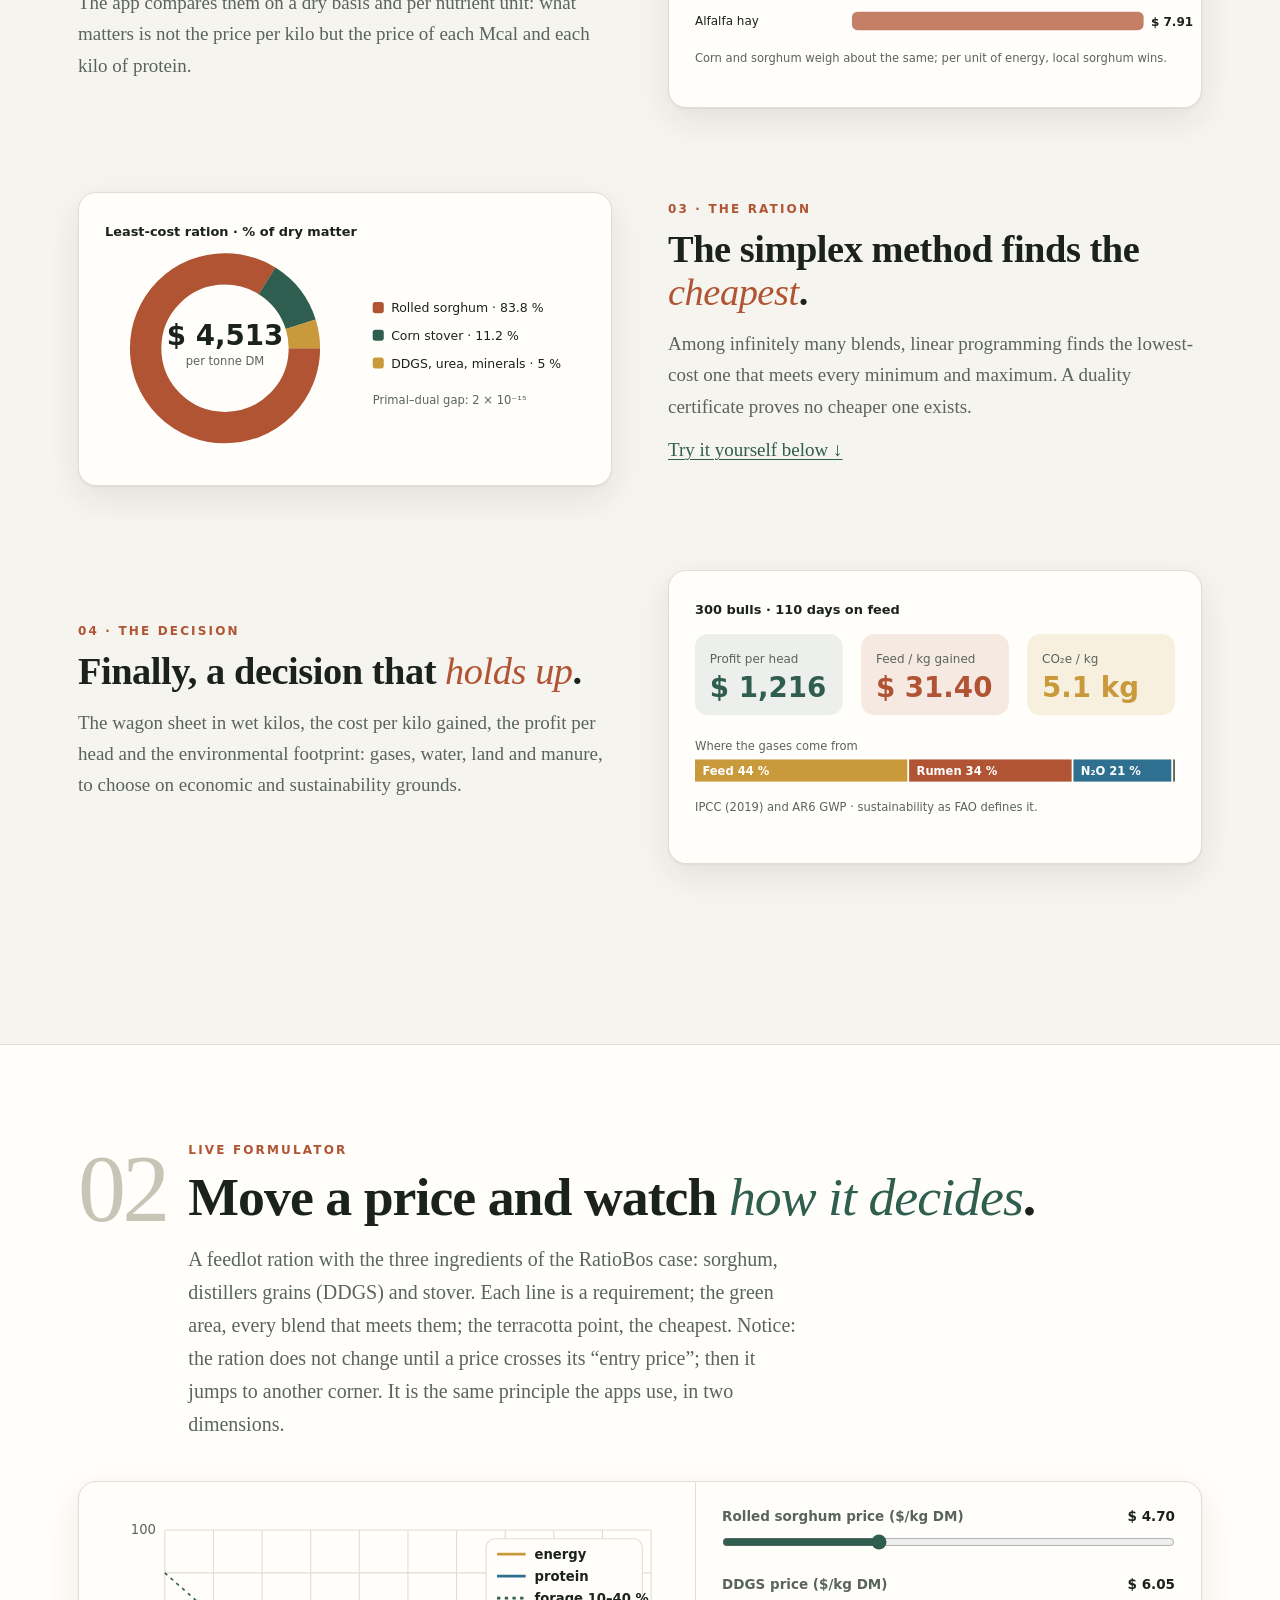
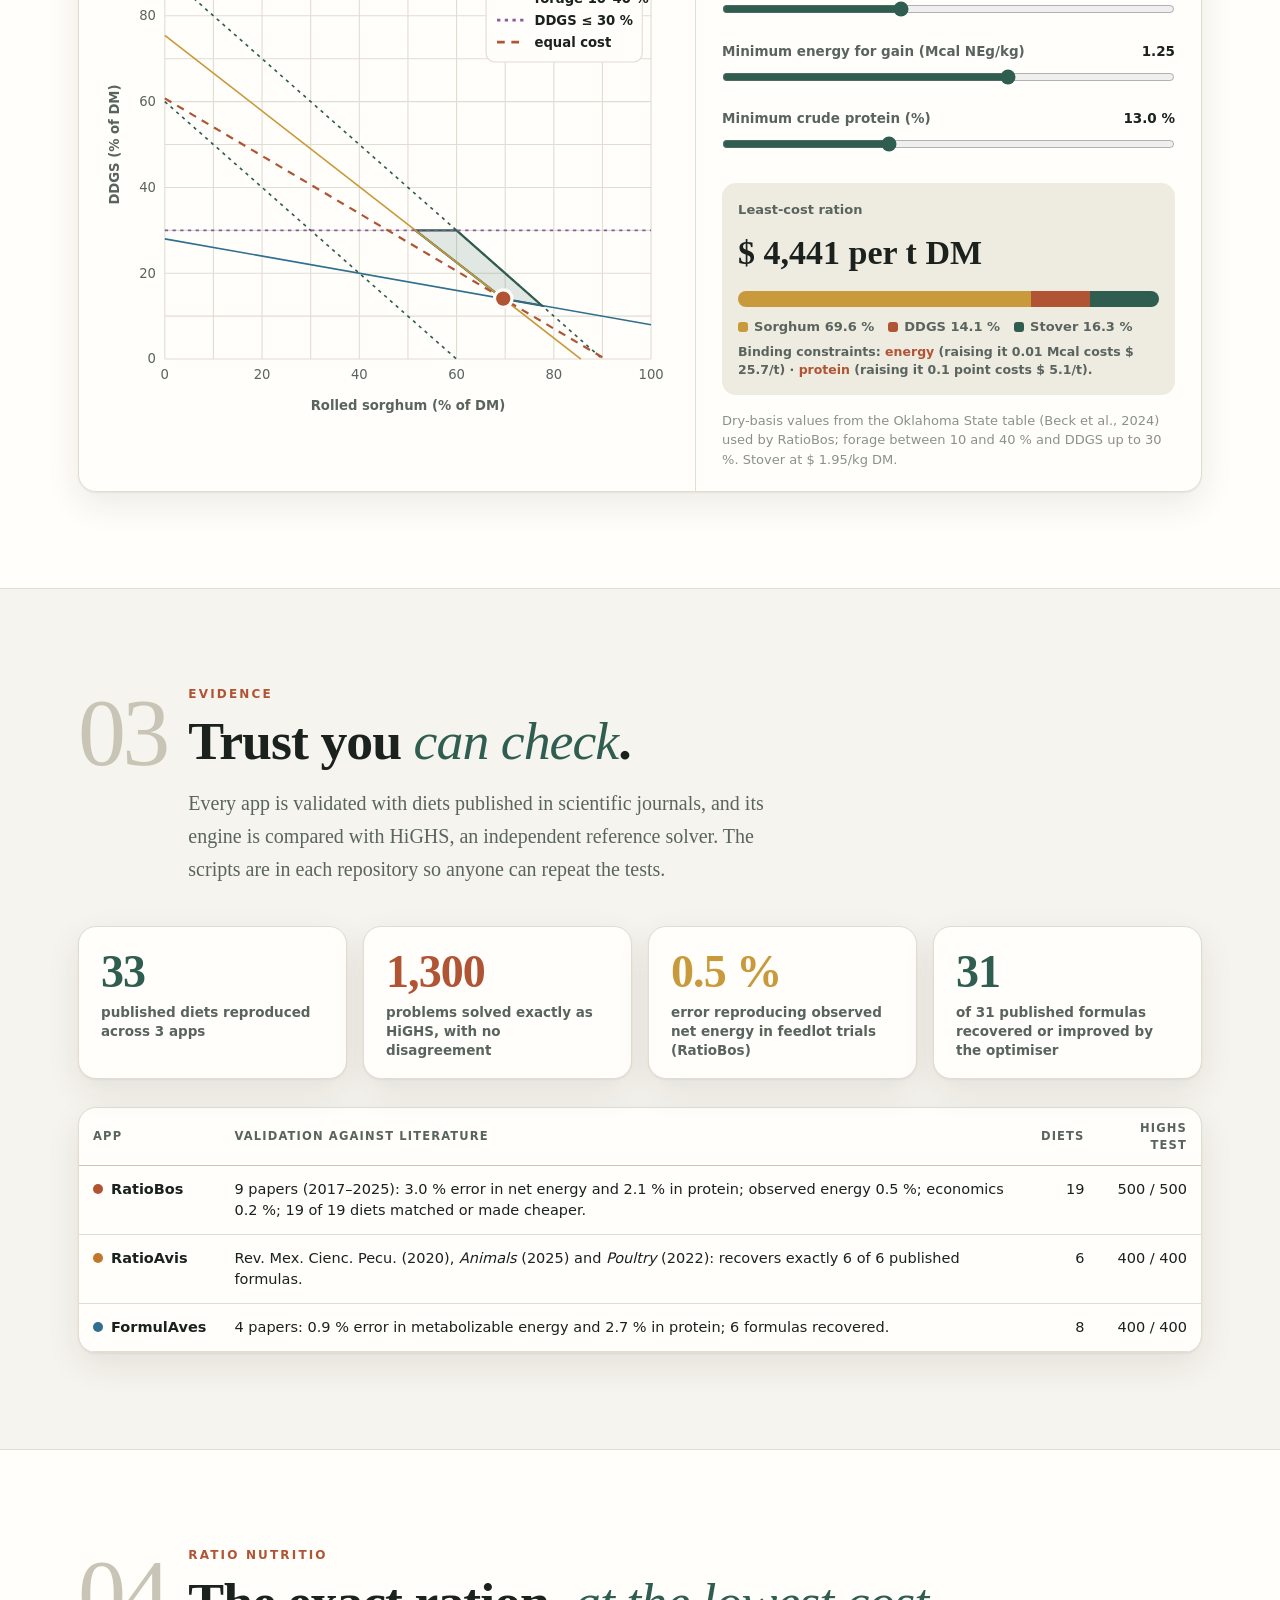
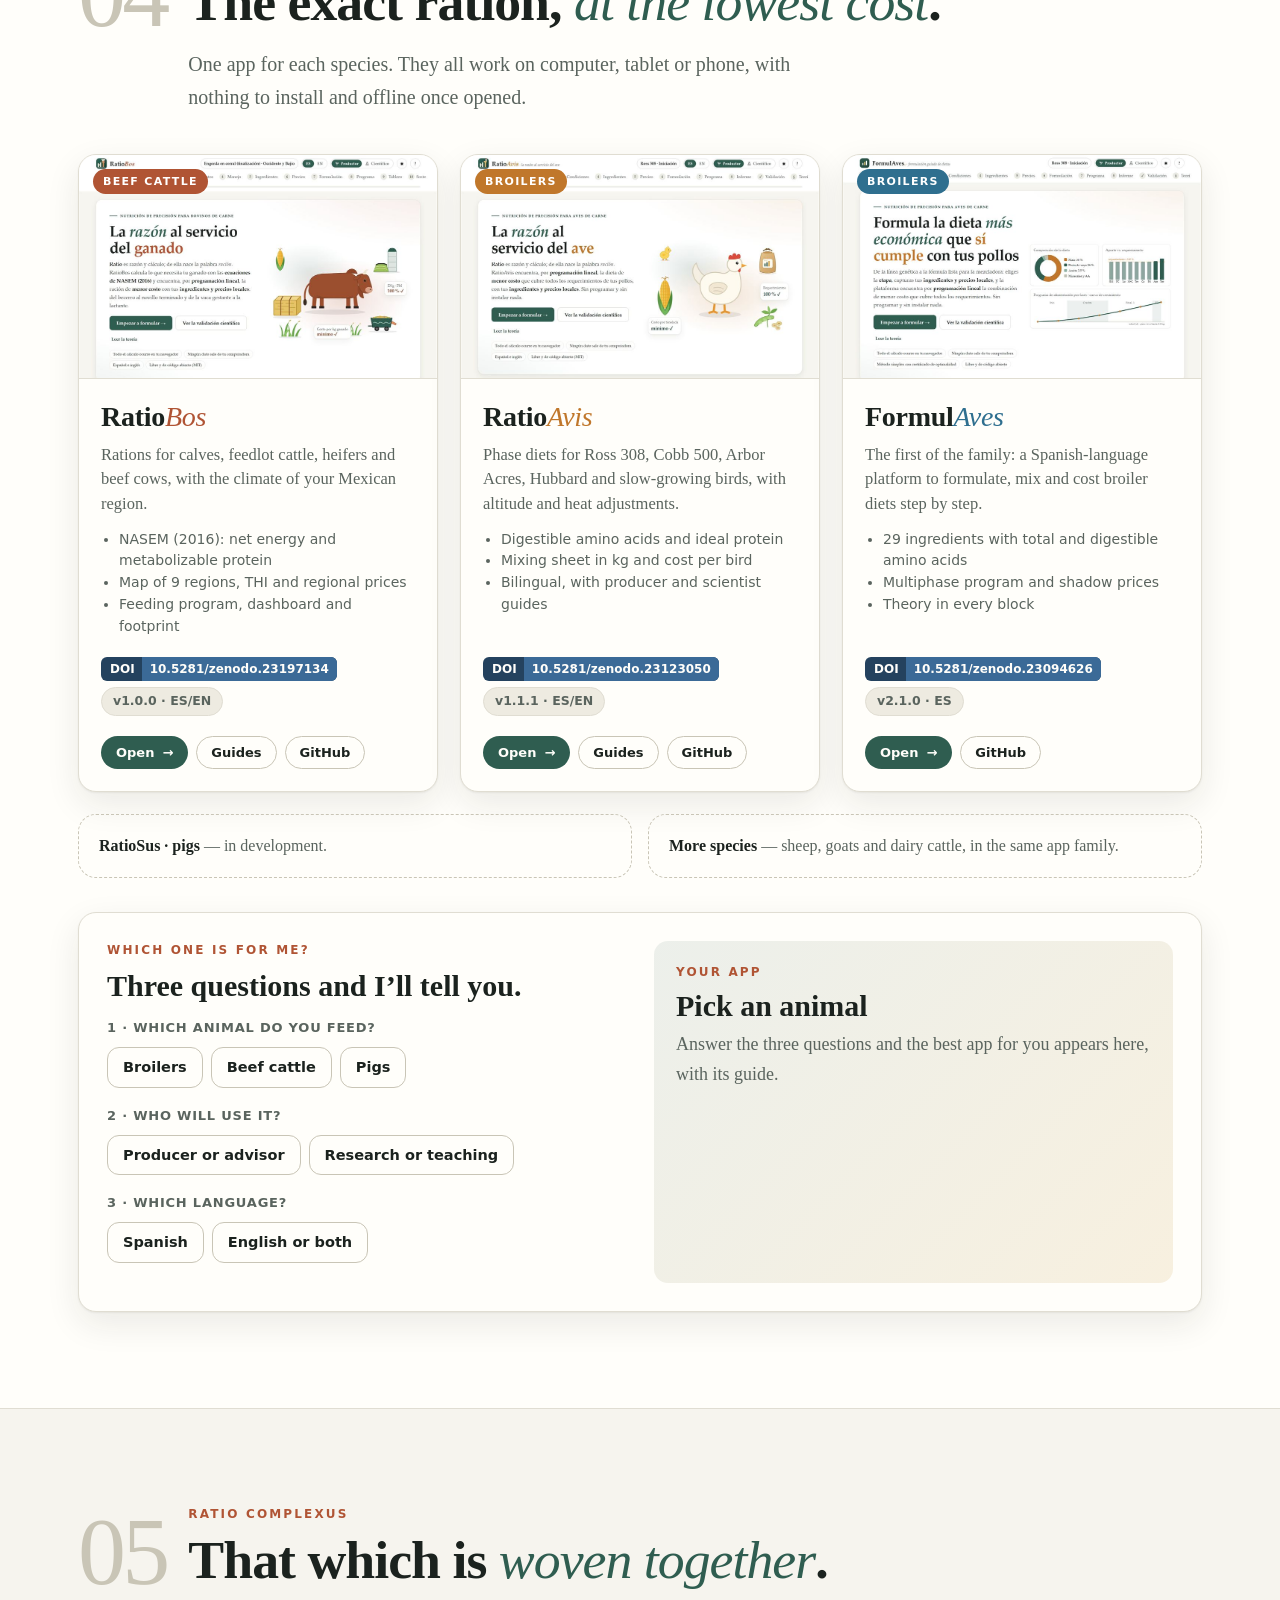
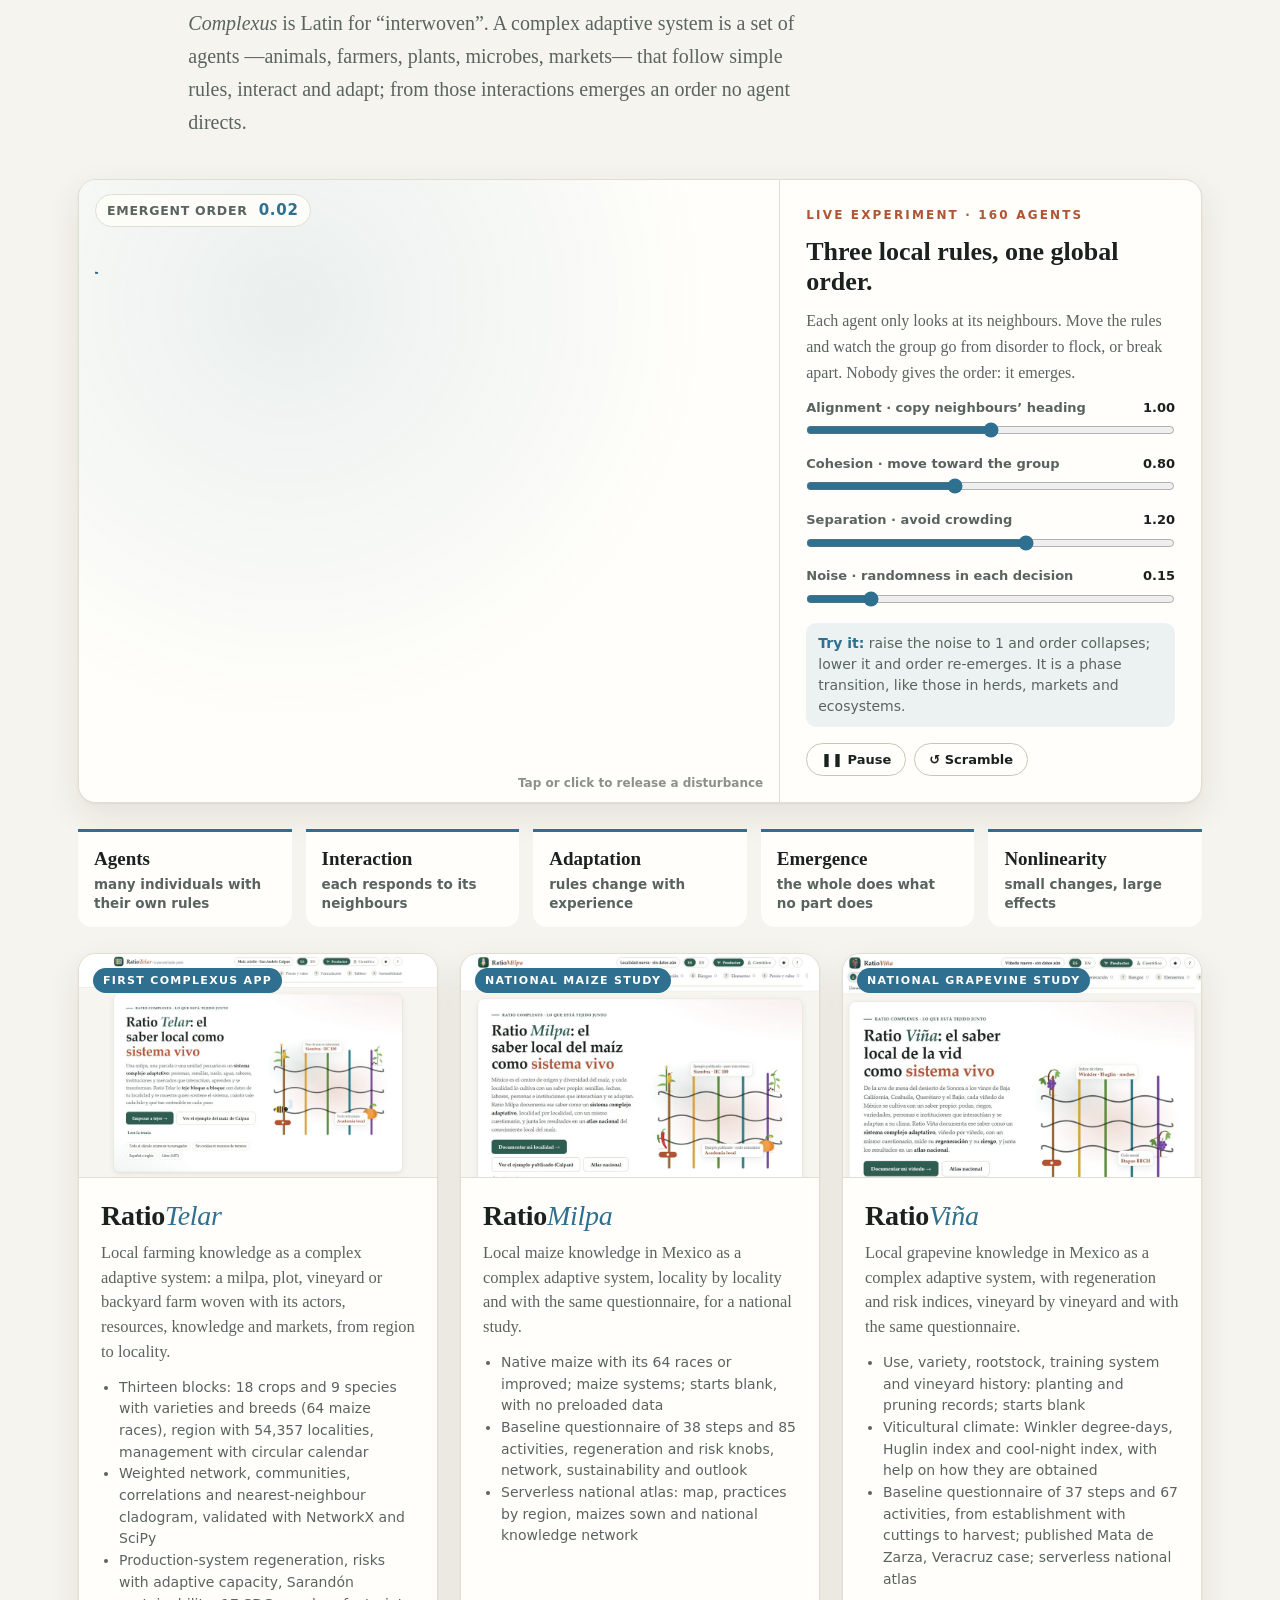
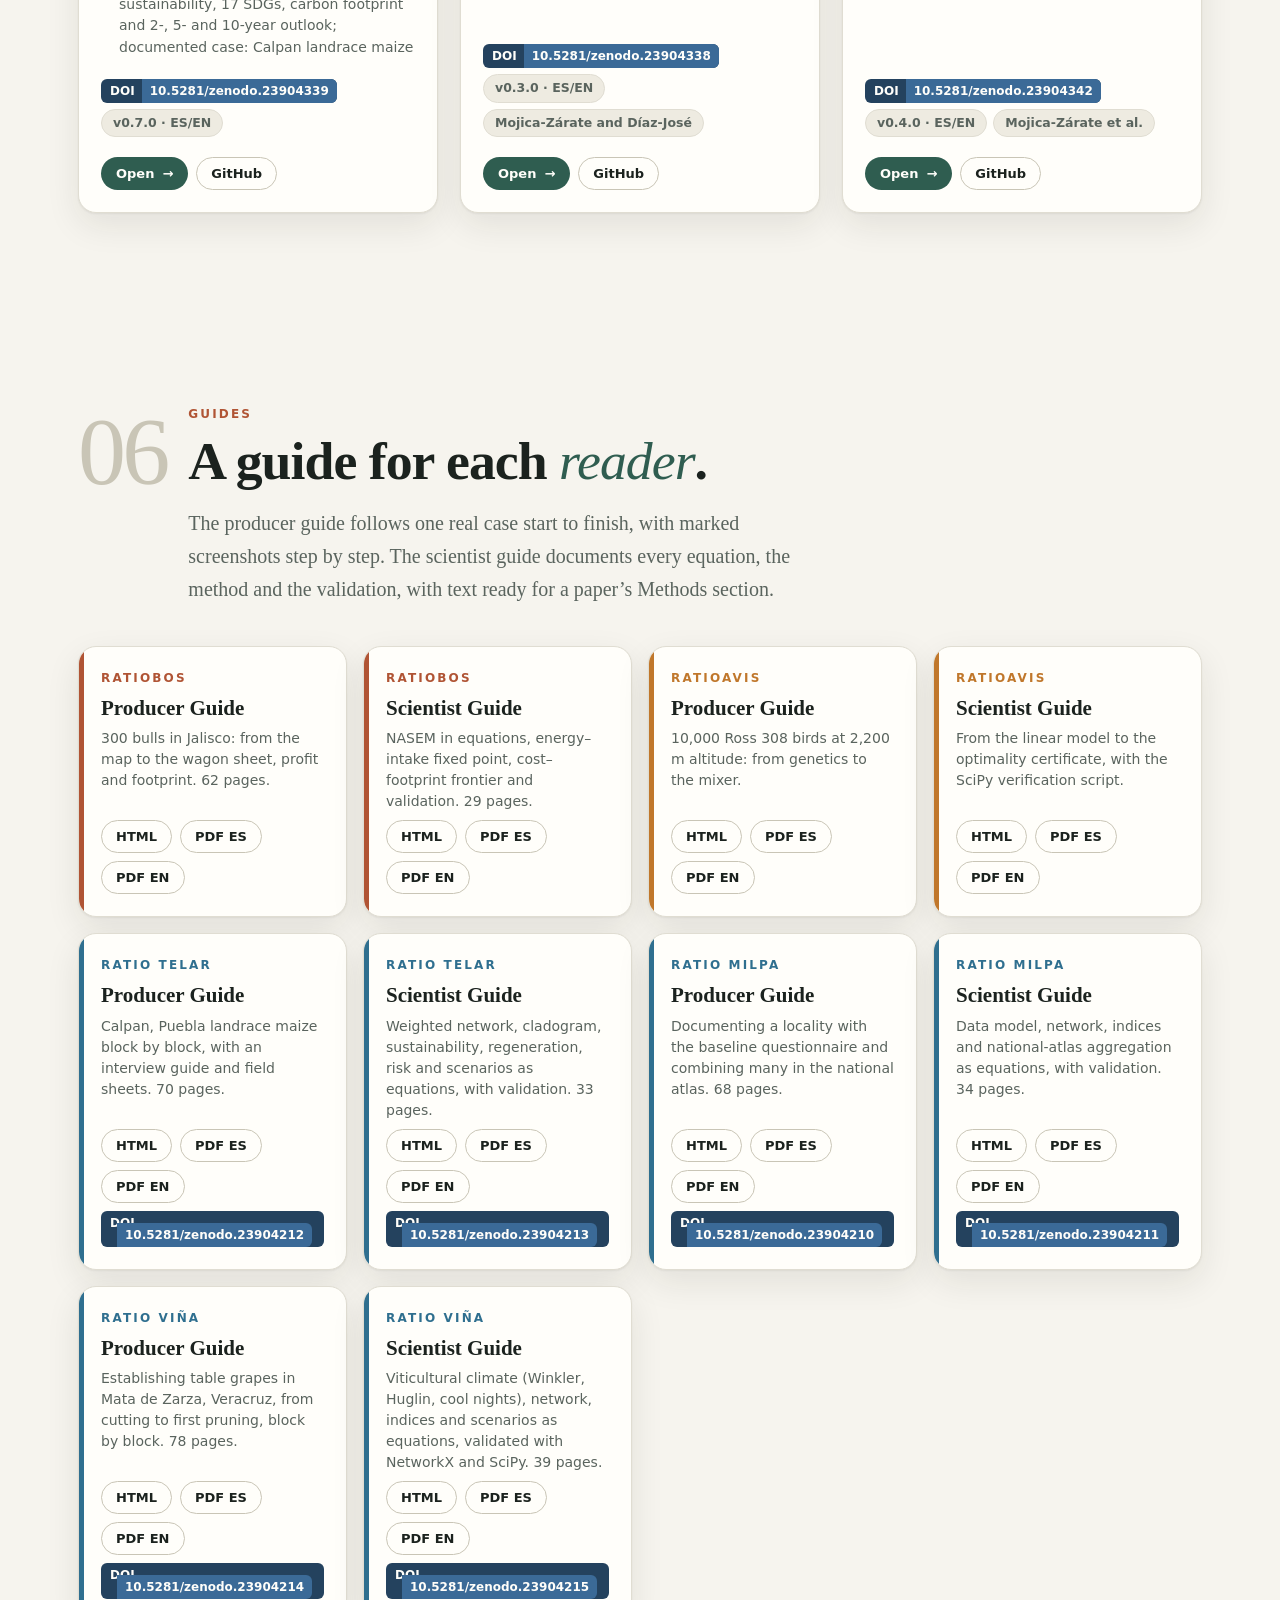
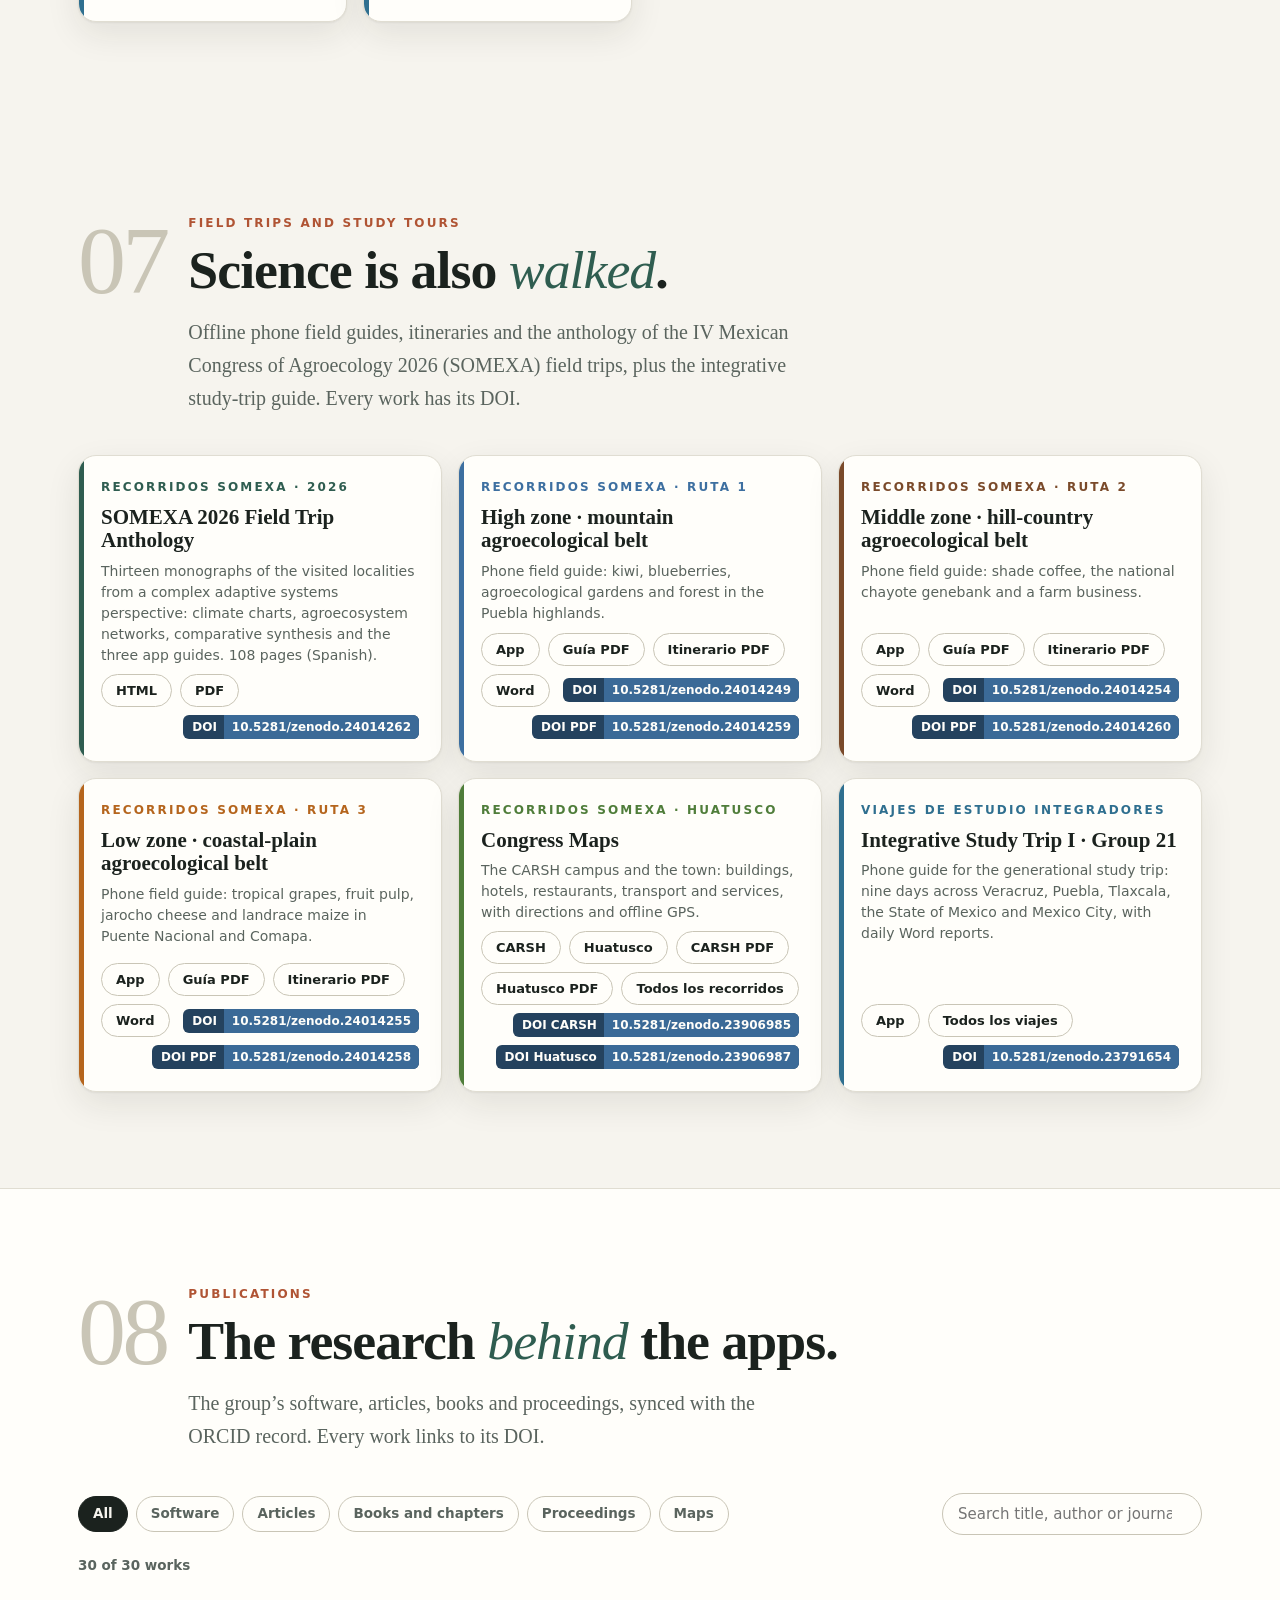
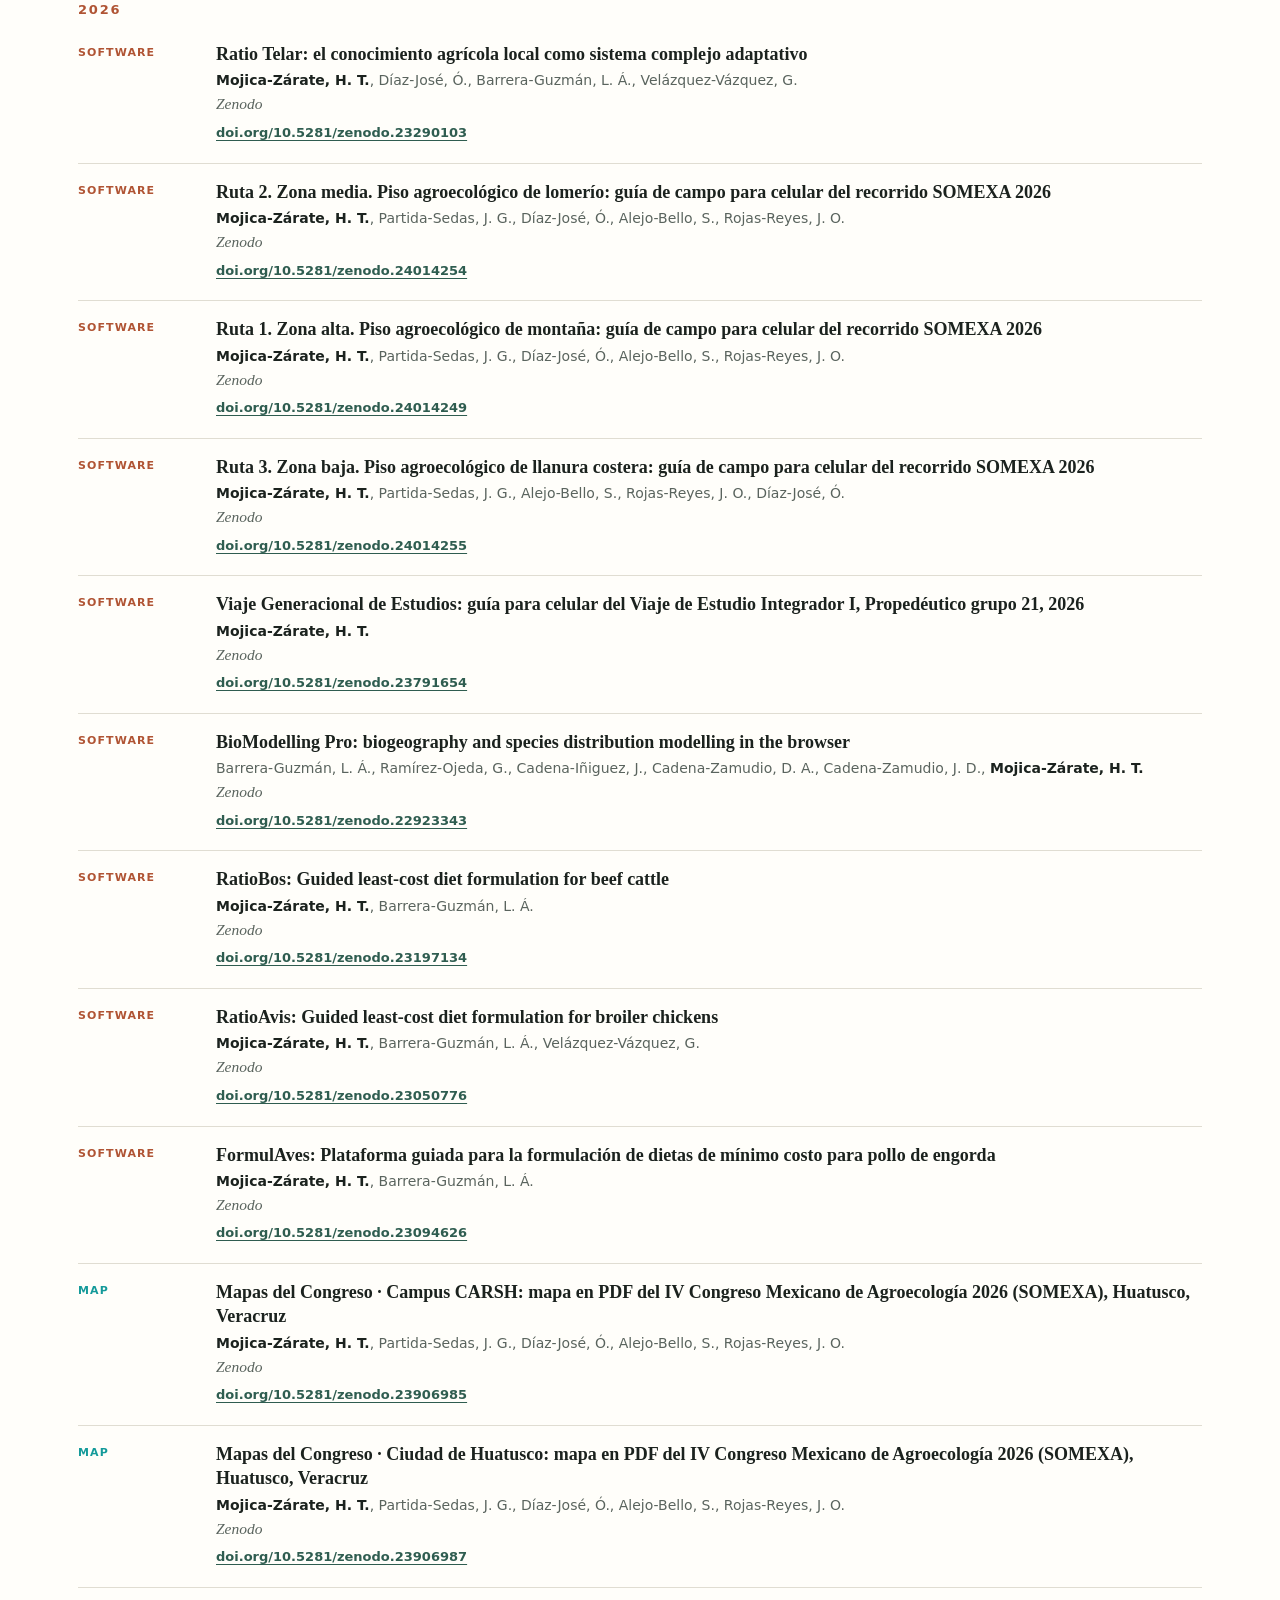
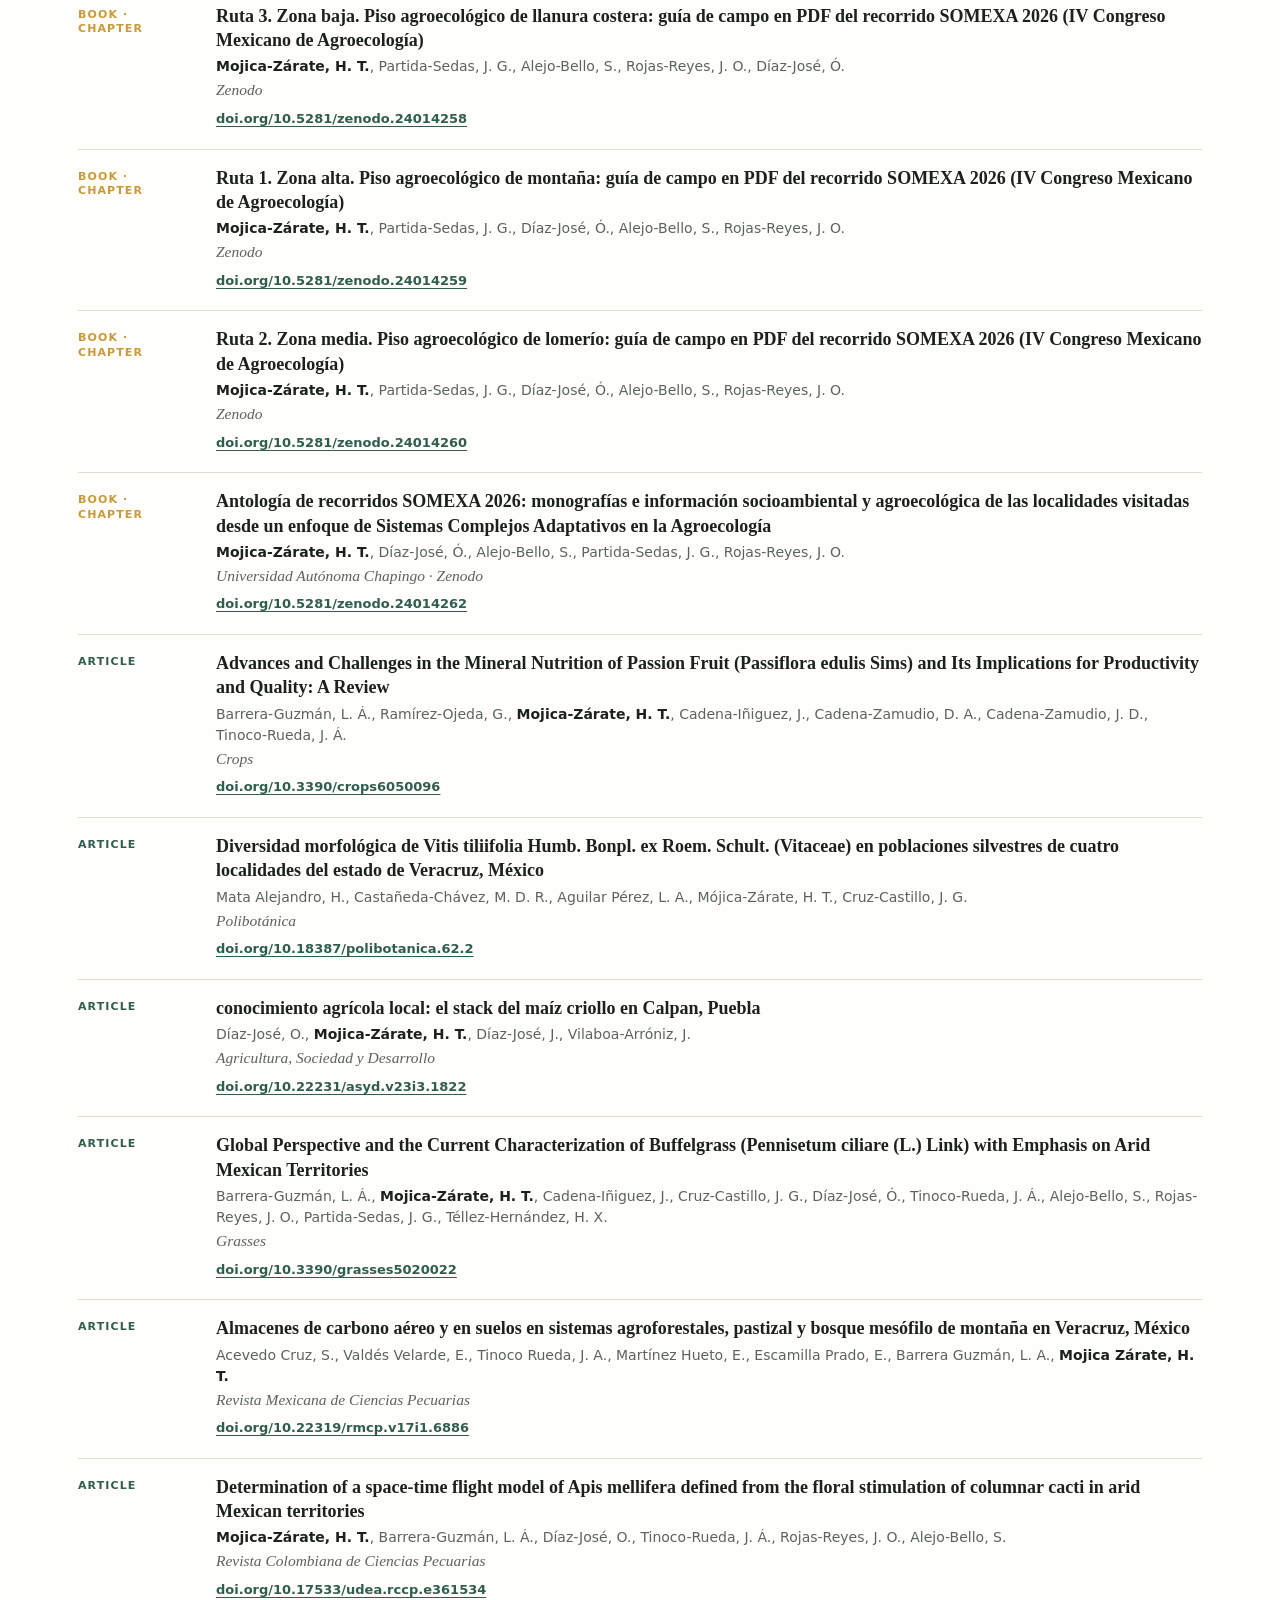
==== commit ae8f4182: "Obras: títulos y DOI nuevos de las rutas SOMEXA renumeradas y de la antología 1.1.0 Co-Authored-By: " ====
--- a/index.html
+++ b/index.html
@@ -1031,7 +1031,7 @@
       <p lang="es">Guías de campo para celular que funcionan sin internet, los itinerarios y la antología de los recorridos del IV Congreso Mexicano de Agroecología 2026 (SOMEXA), y la guía del viaje de estudio integrador. Cada obra tiene su DOI.</p>
       <p lang="en">Offline phone field guides, itineraries and the anthology of the IV Mexican Congress of Agroecology 2026 (SOMEXA) field trips, plus the integrative study-trip guide. Every work has its DOI.</p></div>
     <div class="manuales campo">
-      <div class="manual card rev" style="--c:#2f5d50"><div class="eyebrow" style="color:#2f5d50">Recorridos SOMEXA · 2026</div><h4 lang="es">Antología de recorridos SOMEXA 2026</h4><h4 lang="en">SOMEXA 2026 Field Trip Anthology</h4><p lang="es">Trece monografías de las localidades visitadas desde un enfoque de sistemas complejos adaptativos: climograma, red del agroecosistema, síntesis comparada e instructivos de las tres guías. 108 páginas.</p><p lang="en">Thirteen monographs of the visited localities from a complex adaptive systems perspective: climate charts, agroecosystem networks, comparative synthesis and the three app guides. 108 pages (Spanish).</p><div class="acc"><a class="btn ghost sm" href="https://hectortecumshe-ai.github.io/recorridos-somexa/antologia/">HTML</a><a class="btn ghost sm" href="https://hectortecumshe-ai.github.io/recorridos-somexa/antologia/Antologia-recorridos-SOMEXA-2026.pdf">PDF</a><a class="doi" href="https://doi.org/10.5281/zenodo.23847722">DOI<b>10.5281/zenodo.23847722</b></a></div></div>
+      <div class="manual card rev" style="--c:#2f5d50"><div class="eyebrow" style="color:#2f5d50">Recorridos SOMEXA · 2026</div><h4 lang="es">Antología de recorridos SOMEXA 2026</h4><h4 lang="en">SOMEXA 2026 Field Trip Anthology</h4><p lang="es">Trece monografías de las localidades visitadas desde un enfoque de sistemas complejos adaptativos: climograma, red del agroecosistema, síntesis comparada e instructivos de las tres guías. 108 páginas.</p><p lang="en">Thirteen monographs of the visited localities from a complex adaptive systems perspective: climate charts, agroecosystem networks, comparative synthesis and the three app guides. 108 pages (Spanish).</p><div class="acc"><a class="btn ghost sm" href="https://hectortecumshe-ai.github.io/recorridos-somexa/antologia/">HTML</a><a class="btn ghost sm" href="https://hectortecumshe-ai.github.io/recorridos-somexa/antologia/Antologia-recorridos-SOMEXA-2026.pdf">PDF</a><a class="doi" href="https://doi.org/10.5281/zenodo.24014262">DOI<b>10.5281/zenodo.24014262</b></a></div></div>
       <div class="manual card rev" style="--c:#3d6fa0"><div class="eyebrow" style="color:#3d6fa0">Recorridos SOMEXA · Ruta 1</div><h4 lang="es">Zona alta · Piso agroecológico de montaña</h4><h4 lang="en">High zone · mountain agroecological belt</h4><p lang="es">Guía de campo para celular: kiwi, arándanos, huertos agroecológicos y bosque en la sierra de Puebla, en las faldas del Citlaltépetl.</p><p lang="en">Phone field guide: kiwi, blueberries, agroecological gardens and forest in the Puebla highlands.</p><div class="acc"><a class="btn ghost sm" href="https://hectortecumshe-ai.github.io/recorridos-somexa/2026-ruta-1/">App</a><a class="btn ghost sm" href="https://hectortecumshe-ai.github.io/recorridos-somexa/guias-pdf/2026-ruta-1-guia.pdf">Guía PDF</a><a class="btn ghost sm" href="https://hectortecumshe-ai.github.io/recorridos-somexa/itinerarios/2026-ruta-1-itinerario.pdf">Itinerario PDF</a><a class="btn ghost sm" href="https://hectortecumshe-ai.github.io/recorridos-somexa/itinerarios/2026-ruta-1-itinerario.docx">Word</a><a class="doi" href="https://doi.org/10.5281/zenodo.24014249">DOI<b>10.5281/zenodo.24014249</b></a><a class="doi" href="https://doi.org/10.5281/zenodo.24014259">DOI PDF<b>10.5281/zenodo.24014259</b></a></div></div>
       <div class="manual card rev" style="--c:#7a4a2a"><div class="eyebrow" style="color:#7a4a2a">Recorridos SOMEXA · Ruta 2</div><h4 lang="es">Zona media · Piso agroecológico de lomerío</h4><h4 lang="en">Middle zone · hill-country agroecological belt</h4><p lang="es">Guía de campo para celular: café junto al bosque de niebla, el Banco Nacional de Germoplasma de Chayote y un huerto que es empresa.</p><p lang="en">Phone field guide: shade coffee, the national chayote genebank and a farm business.</p><div class="acc"><a class="btn ghost sm" href="https://hectortecumshe-ai.github.io/recorridos-somexa/2026-ruta-2/">App</a><a class="btn ghost sm" href="https://hectortecumshe-ai.github.io/recorridos-somexa/guias-pdf/2026-ruta-2-guia.pdf">Guía PDF</a><a class="btn ghost sm" href="https://hectortecumshe-ai.github.io/recorridos-somexa/itinerarios/2026-ruta-2-itinerario.pdf">Itinerario PDF</a><a class="btn ghost sm" href="https://hectortecumshe-ai.github.io/recorridos-somexa/itinerarios/2026-ruta-2-itinerario.docx">Word</a><a class="doi" href="https://doi.org/10.5281/zenodo.24014254">DOI<b>10.5281/zenodo.24014254</b></a><a class="doi" href="https://doi.org/10.5281/zenodo.24014260">DOI PDF<b>10.5281/zenodo.24014260</b></a></div></div>
       <div class="manual card rev" style="--c:#b5651d"><div class="eyebrow" style="color:#b5651d">Recorridos SOMEXA · Ruta 3</div><h4 lang="es">Zona baja · Piso agroecológico de llanura costera</h4><h4 lang="en">Low zone · coastal-plain agroecological belt</h4><p lang="es">Guía de campo para celular: vid en el trópico, pulpa de fruta, queso jarocho y maíz criollo en Puente Nacional y Comapa, Veracruz.</p><p lang="en">Phone field guide: tropical grapes, fruit pulp, jarocho cheese and landrace maize in Puente Nacional and Comapa.</p><div class="acc"><a class="btn ghost sm" href="https://hectortecumshe-ai.github.io/recorridos-somexa/2026-ruta-3/">App</a><a class="btn ghost sm" href="https://hectortecumshe-ai.github.io/recorridos-somexa/guias-pdf/2026-ruta-3-guia.pdf">Guía PDF</a><a class="btn ghost sm" href="https://hectortecumshe-ai.github.io/recorridos-somexa/itinerarios/2026-ruta-3-itinerario.pdf">Itinerario PDF</a><a class="btn ghost sm" href="https://hectortecumshe-ai.github.io/recorridos-somexa/itinerarios/2026-ruta-3-itinerario.docx">Word</a><a class="doi" href="https://doi.org/10.5281/zenodo.24014255">DOI<b>10.5281/zenodo.24014255</b></a><a class="doi" href="https://doi.org/10.5281/zenodo.24014258">DOI PDF<b>10.5281/zenodo.24014258</b></a></div></div>
@@ -1132,7 +1132,7 @@
 <script>
 "use strict";
 const $ = (s, e = document) => e.querySelector(s), $$ = (s, e = document) => [...e.querySelectorAll(s)];
-const OBRAS = [{"titulo":"Mapas del Congreso · Campus CARSH: mapa en PDF del IV Congreso Mexicano de Agroecología 2026 (SOMEXA), Huatusco, Veracruz","tipo":"other","anio":2026,"revista":"Zenodo","doi":"10.5281/zenodo.23906985","autores":["Mojica-Zárate, Héctor Tecumshé","Partida-Sedas, José Gervasio","Díaz-José, Óscar","Alejo-Bello, Sergio","Rojas-Reyes, José Orlando"]},{"titulo":"Mapas del Congreso · Ciudad de Huatusco: mapa en PDF del IV Congreso Mexicano de Agroecología 2026 (SOMEXA), Huatusco, Veracruz","tipo":"other","anio":2026,"revista":"Zenodo","doi":"10.5281/zenodo.23906987","autores":["Mojica-Zárate, Héctor Tecumshé","Partida-Sedas, José Gervasio","Díaz-José, Óscar","Alejo-Bello, Sergio","Rojas-Reyes, José Orlando"]},{"titulo":"Ruta 1 · Zonas tropicales de agricultura agroecológica: guía de campo en PDF del recorrido SOMEXA 2026 (IV Congreso Mexicano de Agroecología)","tipo":"book","anio":2026,"revista":"Zenodo","doi":"10.5281/zenodo.23906864","autores":["Mojica-Zárate, Héctor Tecumshé","Partida-Sedas, José Gervasio","Alejo-Bello, Sergio","Rojas-Reyes, José Orlando","Díaz-José, Óscar"]},{"titulo":"Ruta 2 · Ruta de Altura: guía de campo en PDF del recorrido SOMEXA 2026 (IV Congreso Mexicano de Agroecología)","tipo":"book","anio":2026,"revista":"Zenodo","doi":"10.5281/zenodo.23906866","autores":["Mojica-Zárate, Héctor Tecumshé","Partida-Sedas, José Gervasio","Díaz-José, Óscar","Alejo-Bello, Sergio","Rojas-Reyes, José Orlando"]},{"titulo":"Ruta 3 · Ruta del Café y el Chayote: guía de campo en PDF del recorrido SOMEXA 2026 (IV Congreso Mexicano de Agroecología)","tipo":"book","anio":2026,"revista":"Zenodo","doi":"10.5281/zenodo.23906868","autores":["Mojica-Zárate, Héctor Tecumshé","Partida-Sedas, José Gervasio","Díaz-José, Óscar","Alejo-Bello, Sergio","Rojas-Reyes, José Orlando"]},{"titulo":"Antología de recorridos SOMEXA 2026: monografías e información socioambiental y agroecológica de las localidades visitadas desde un enfoque de Sistemas Complejos Adaptativos en la Agroecología","tipo":"book","anio":2026,"revista":"Universidad Autónoma Chapingo · Zenodo","doi":"10.5281/zenodo.23847722","autores":["Mojica-Zárate, Héctor Tecumshé","Díaz-José, Óscar","Alejo-Bello, Sergio","Partida-Sedas, José Gervasio","Rojas-Reyes, José Orlando"]},{"titulo":"Ruta del Café y el Chayote: guía de campo para celular del recorrido SOMEXA 2026, Ruta 3","tipo":"software","anio":2026,"revista":"Zenodo","doi":"10.5281/zenodo.23905760","autores":["Mojica-Zárate, Héctor Tecumshé","Partida-Sedas, José Gervasio","Díaz-José, Óscar","Alejo-Bello, Sergio","Rojas-Reyes, José Orlando"]},{"titulo":"Ruta de Altura: guía de campo para celular del recorrido SOMEXA 2026, Ruta 2","tipo":"software","anio":2026,"revista":"Zenodo","doi":"10.5281/zenodo.23905759","autores":["Mojica-Zárate, Héctor Tecumshé","Partida-Sedas, José Gervasio","Díaz-José, Óscar","Alejo-Bello, Sergio","Rojas-Reyes, José Orlando"]},{"titulo":"Recorrido por zonas tropicales de agricultura agroecológica: guía de campo para celular del recorrido SOMEXA 2026, Ruta 1","tipo":"software","anio":2026,"revista":"Zenodo","doi":"10.5281/zenodo.23905758","autores":["Mojica-Zárate, Héctor Tecumshé","Partida-Sedas, José Gervasio","Alejo-Bello, Sergio","Rojas-Reyes, José Orlando","Díaz-José, Óscar"]},{"titulo":"Viaje Generacional de Estudios: guía para celular del Viaje de Estudio Integrador I, Propedéutico grupo 21, 2026","tipo":"software","anio":2026,"revista":"Zenodo","doi":"10.5281/zenodo.23791654","autores":["Mojica-Zárate, Héctor Tecumshé"]},{"titulo":"Ratio Telar: el conocimiento agrícola local como sistema complejo adaptativo","tipo":"software","anio":2026,"revista":"Zenodo","doi":"10.5281/zenodo.23290103","autores":["Mojica-Zárate, Héctor Tecumshé","Díaz-José, Óscar","Barrera-Guzmán, Luis Ángel","Velázquez-Vázquez, Guadalupe"]},{"titulo":"Advances and Challenges in the Mineral Nutrition of Passion Fruit (Passiflora edulis Sims) and Its Implications for Productivity and Quality: A Review","tipo":"journal-article","anio":2026,"revista":"Crops","doi":"10.3390/crops6050096","autores":["Barrera-Guzmán, Luis Ángel","Ramírez-Ojeda, Gabriela","Mojica-Zárate, Héctor Tecumshé","Cadena-Iñiguez, Jorge","Cadena-Zamudio, Daniel Alejandro","Cadena-Zamudio, Jorge David","Tinoco-Rueda, Juan Ángel"]},{"titulo":"RatioBos: Guided least-cost diet formulation for beef cattle","tipo":"software","anio":2026,"revista":"Zenodo","doi":"10.5281/zenodo.23197134","autores":["Mojica-Zárate, Héctor Tecumshé","Barrera-Guzmán, Luis Ángel"]},{"titulo":"RatioAvis: Guided least-cost diet formulation for broiler chickens","tipo":"software","anio":2026,"revista":"Zenodo","doi":"10.5281/zenodo.23050776","autores":["Mojica-Zárate, Héctor Tecumshé","Barrera-Guzmán, Luis Ángel","Velázquez-Vázquez, Guadalupe"]},{"titulo":"FormulAves: Plataforma guiada para la formulación de dietas de mínimo costo para pollo de engorda","tipo":"software","anio":2026,"revista":"Zenodo","doi":"10.5281/zenodo.23094626","autores":["Mojica-Zárate, Héctor Tecumshé","Barrera-Guzmán, Luis Ángel"]},{"titulo":"BioModelling Pro: biogeography and species distribution modelling in the browser","tipo":"software","anio":2026,"revista":"Zenodo","doi":"10.5281/zenodo.22923343","autores":["Barrera-Guzmán, Luis Ángel","Ramírez-Ojeda, Gabriela","Cadena-Iñiguez, Jorge","Cadena-Zamudio, Daniel Alejandro","Cadena-Zamudio, Jorge David","Mojica-Zárate, Héctor Tecumshé"]},{"titulo":"Diversidad morfológica de Vitis tiliifolia Humb. Bonpl. ex Roem. Schult. (Vitaceae) en poblaciones silvestres de cuatro localidades del estado de Veracruz, México","tipo":"journal-article","anio":2026,"revista":"Polibotánica","doi":"10.18387/polibotanica.62.2","autores":["Mata Alejandro, Humberto","Castañeda-Chávez, María Del Refugio","Aguilar Pérez, Luis Alfonso","Mójica-Zárate, Héctor Tecumshé","Cruz-Castillo, Juan Guillermo"]},{"titulo":"conocimiento agrícola local: el stack del maíz criollo en Calpan, Puebla","tipo":"journal-article","anio":2026,"revista":"Agricultura, Sociedad y Desarrollo","doi":"10.22231/asyd.v23i3.1822","autores":["Díaz-José, Oscar","Mojica-Zárate, Héctor Tecumshé","Díaz-José, Julio","Vilaboa-Arróniz, Julio"]},{"titulo":"Global Perspective and the Current Characterization of Buffelgrass (Pennisetum ciliare (L.) Link) with Emphasis on Arid Mexican Territories","tipo":"journal-article","anio":2026,"revista":"Grasses","doi":"10.3390/grasses5020022","autores":["Barrera-Guzmán, Luis Ángel","Mojica-Zárate, Héctor Tecumshé","Cadena-Iñiguez, Jorge","Cruz-Castillo, Juan Guillermo","Díaz-José, Óscar","Tinoco-Rueda, Juan Ángel","Alejo-Bello, Sergio","Rojas-Reyes, José Orlando","Partida-Sedas, José Gervasio","Téllez-Hernández, Haydée Xanat"]},{"titulo":"Almacenes de carbono aéreo y en suelos en sistemas agroforestales, pastizal y bosque mesófilo de montaña en Veracruz, México","tipo":"journal-article","anio":2026,"revista":"Revista Mexicana de Ciencias Pecuarias","doi":"10.22319/rmcp.v17i1.6886","autores":["Acevedo Cruz, Saulo","Valdés Velarde, Eduardo","Tinoco Rueda, Juan Angel","Martínez Hueto, Eunice","Escamilla Prado, Esteban","Barrera Guzmán, Luis Angel","Mojica Zárate, Héctor Tecumshé"]},{"titulo":"Determination of a space-time flight model of Apis mellifera defined from the floral stimulation of columnar cacti in arid Mexican territories","tipo":"journal-article","anio":2026,"revista":"Revista Colombiana de Ciencias Pecuarias","doi":"10.17533/udea.rccp.e361534","autores":["Mojica-Zárate, Héctor Tecumshé","Barrera-Guzmán, Luis Ángel","Díaz-José, Oscar","Tinoco-Rueda, Juan Ángel","Rojas-Reyes, José Orlando","Alejo-Bello, Sergio"]},{"titulo":"Multivariate Analysis of the Bioclimatic and Soil Determinants That Model the Distribution of Bidens pilosa L. in Veracruz, Mexico","tipo":"journal-article","anio":2025,"revista":"Grasses","doi":"10.3390/grasses4040051","autores":["Barrera-Guzmán, Luis Ángel","Cruz-Castillo, Juan Guillermo","Tinoco-Rueda, Juan Ángel","Mojica-Zárate, Héctor Tecumshé","Cadena-Iñiguez, Jorge","Ramírez-Ojeda, Gabriela","Reina-García, Jhusua David","Morales-Téllez, Juan Miguel"]},{"titulo":"Ethnobotany of Sechium edule (Jacq.) Sw.: from ancestral practices to scientific innovation","tipo":"journal-article","anio":2025,"revista":"Revista Colombiana de Ciencias Hortícolas","doi":"10.19053/uptc.24223719.18144","autores":["Barrera-Guzmán, Luis Ángel","Mojica-Zárate, Héctor Tecumshé","Cadena-Iñiguez, Jorge","Cisneros-Solano, Víctor Manuel","Tinoco-Rueda, Juan Ángel","Castillo-Cruz, Juan Guillermo"]},{"titulo":"Ganadería sostenible en Tenango de Doria: Guía Técnica para el Control Sanitario en bovinos","tipo":"edited-book","anio":2025,"revista":"Sophia Editions","doi":"10.64092/cdii3740","autores":["Mojica-Zárate, Héctor Tecumshé","Lezama-Juárez, Dulce María","Partida-Sedas, José Gervasio","López-García, Francisco Javier","Antonio-Hurtado, Sebastián"]},{"titulo":"Ámbitos de investigación en producción de frutales ante el cambio climático","tipo":"book-chapter","anio":2025,"revista":"Producción de frutales en cambio climático: Experiencias en América Latina","doi":"10.52501/cc.296.02","autores":["Torres Lima, Pablo Alberto","Cruz Castillo, Juan Guillermo","Barrera Guzmán, Luis Ángel","Galindo Tovar, María Elena","Mata Alejandro, Humberto","Murguía González, Joaquín","Mojica Zárate, Héctor Tecumshé"]},{"titulo":"Trends and evolution in the scientific research of Sechium edule (Jacq.) Swartz","tipo":"journal-article","anio":2024,"revista":"Agro Productividad","doi":"10.32854/agrop.v17i7.2956","autores":["Barrera-Guzmán, Luis A.","Cadena-Iñiguez, J.","Mojica-Zárate, Héctor T.","Cisneros-Solano, Víctor M.","Alejo-Bello, S."]},{"titulo":"Micropropagation and phytopathology of calla lily (Zantedeschia spp.)","tipo":"journal-article","anio":2024,"revista":"Revista Colombiana de Ciencias Hortícolas","doi":"10.17584/rcch.2024v18i2.17623","autores":["Martínez Hernández, Amparo","Rodríguez de la O, José Luis","Cruz-Castillo, Juan Guillermo","Mascorro-Gallardo, José Oscar","Juárez-Hernández, Ma de Jesús","Barrera-Guzmán, Luis Ángel","Mójica-Zárate, Héctor Tecumshé"]},{"titulo":"Assessment of an Organic Vineyard as a Strategic Multifactorial Node in the Conservation of Natural Resources in an Intermountain Territory of the Sonoran Desert, Mexico","tipo":"conference-paper","anio":2022,"revista":"The 1st International Electronic Conference on Horticulturae","doi":"10.3390/iecho2022-12495","autores":["Mojica-Zárate, Héctor Tecumshé"]},{"titulo":"Sustainable Character of Agroproductive Nodes in Intermontane Arid Territories of Sonora, Mexico","tipo":"conference-paper","anio":2022,"revista":"The 1st International Online Conference on Agriculture&amp;amp;mdash;Advances in Agricultural Science and Technology","doi":"10.3390/iocag2022-12346","autores":["Mojica-Zárate, Héctor Tecumshé"]},{"titulo":"Harvest Flight Synapse of Apis mellifera on the Vegetative Architecture of Cacti in the Sonoran Desert, Mexico","tipo":"conference-paper","anio":2021,"revista":"Proceedings of The 1st International Electronic Conference on Entomology","doi":"10.3390/iece-10533","autores":["Mojica-Zárate, Héctor Tecumshé","Campos-Cardoso, Ph D Luis Miguel"]}];
+const OBRAS = [{"titulo":"Mapas del Congreso · Campus CARSH: mapa en PDF del IV Congreso Mexicano de Agroecología 2026 (SOMEXA), Huatusco, Veracruz","tipo":"other","anio":2026,"revista":"Zenodo","doi":"10.5281/zenodo.23906985","autores":["Mojica-Zárate, Héctor Tecumshé","Partida-Sedas, José Gervasio","Díaz-José, Óscar","Alejo-Bello, Sergio","Rojas-Reyes, José Orlando"]},{"titulo":"Mapas del Congreso · Ciudad de Huatusco: mapa en PDF del IV Congreso Mexicano de Agroecología 2026 (SOMEXA), Huatusco, Veracruz","tipo":"other","anio":2026,"revista":"Zenodo","doi":"10.5281/zenodo.23906987","autores":["Mojica-Zárate, Héctor Tecumshé","Partida-Sedas, José Gervasio","Díaz-José, Óscar","Alejo-Bello, Sergio","Rojas-Reyes, José Orlando"]},{"titulo":"Ruta 3. Zona baja. Piso agroecológico de llanura costera: guía de campo en PDF del recorrido SOMEXA 2026 (IV Congreso Mexicano de Agroecología)","tipo":"book","anio":2026,"revista":"Zenodo","doi":"10.5281/zenodo.24014258","autores":["Mojica-Zárate, Héctor Tecumshé","Partida-Sedas, José Gervasio","Alejo-Bello, Sergio","Rojas-Reyes, José Orlando","Díaz-José, Óscar"]},{"titulo":"Ruta 1. Zona alta. Piso agroecológico de montaña: guía de campo en PDF del recorrido SOMEXA 2026 (IV Congreso Mexicano de Agroecología)","tipo":"book","anio":2026,"revista":"Zenodo","doi":"10.5281/zenodo.24014259","autores":["Mojica-Zárate, Héctor Tecumshé","Partida-Sedas, José Gervasio","Díaz-José, Óscar","Alejo-Bello, Sergio","Rojas-Reyes, José Orlando"]},{"titulo":"Ruta 2. Zona media. Piso agroecológico de lomerío: guía de campo en PDF del recorrido SOMEXA 2026 (IV Congreso Mexicano de Agroecología)","tipo":"book","anio":2026,"revista":"Zenodo","doi":"10.5281/zenodo.24014260","autores":["Mojica-Zárate, Héctor Tecumshé","Partida-Sedas, José Gervasio","Díaz-José, Óscar","Alejo-Bello, Sergio","Rojas-Reyes, José Orlando"]},{"titulo":"Antología de recorridos SOMEXA 2026: monografías e información socioambiental y agroecológica de las localidades visitadas desde un enfoque de Sistemas Complejos Adaptativos en la Agroecología","tipo":"book","anio":2026,"revista":"Universidad Autónoma Chapingo · Zenodo","doi":"10.5281/zenodo.24014262","autores":["Mojica-Zárate, Héctor Tecumshé","Díaz-José, Óscar","Alejo-Bello, Sergio","Partida-Sedas, José Gervasio","Rojas-Reyes, José Orlando"]},{"titulo":"Ruta 2. Zona media. Piso agroecológico de lomerío: guía de campo para celular del recorrido SOMEXA 2026","tipo":"software","anio":2026,"revista":"Zenodo","doi":"10.5281/zenodo.24014254","autores":["Mojica-Zárate, Héctor Tecumshé","Partida-Sedas, José Gervasio","Díaz-José, Óscar","Alejo-Bello, Sergio","Rojas-Reyes, José Orlando"]},{"titulo":"Ruta 1. Zona alta. Piso agroecológico de montaña: guía de campo para celular del recorrido SOMEXA 2026","tipo":"software","anio":2026,"revista":"Zenodo","doi":"10.5281/zenodo.24014249","autores":["Mojica-Zárate, Héctor Tecumshé","Partida-Sedas, José Gervasio","Díaz-José, Óscar","Alejo-Bello, Sergio","Rojas-Reyes, José Orlando"]},{"titulo":"Ruta 3. Zona baja. Piso agroecológico de llanura costera: guía de campo para celular del recorrido SOMEXA 2026","tipo":"software","anio":2026,"revista":"Zenodo","doi":"10.5281/zenodo.24014255","autores":["Mojica-Zárate, Héctor Tecumshé","Partida-Sedas, José Gervasio","Alejo-Bello, Sergio","Rojas-Reyes, José Orlando","Díaz-José, Óscar"]},{"titulo":"Viaje Generacional de Estudios: guía para celular del Viaje de Estudio Integrador I, Propedéutico grupo 21, 2026","tipo":"software","anio":2026,"revista":"Zenodo","doi":"10.5281/zenodo.23791654","autores":["Mojica-Zárate, Héctor Tecumshé"]},{"titulo":"Ratio Telar: el conocimiento agrícola local como sistema complejo adaptativo","tipo":"software","anio":2026,"revista":"Zenodo","doi":"10.5281/zenodo.23290103","autores":["Mojica-Zárate, Héctor Tecumshé","Díaz-José, Óscar","Barrera-Guzmán, Luis Ángel","Velázquez-Vázquez, Guadalupe"]},{"titulo":"Advances and Challenges in the Mineral Nutrition of Passion Fruit (Passiflora edulis Sims) and Its Implications for Productivity and Quality: A Review","tipo":"journal-article","anio":2026,"revista":"Crops","doi":"10.3390/crops6050096","autores":["Barrera-Guzmán, Luis Ángel","Ramírez-Ojeda, Gabriela","Mojica-Zárate, Héctor Tecumshé","Cadena-Iñiguez, Jorge","Cadena-Zamudio, Daniel Alejandro","Cadena-Zamudio, Jorge David","Tinoco-Rueda, Juan Ángel"]},{"titulo":"RatioBos: Guided least-cost diet formulation for beef cattle","tipo":"software","anio":2026,"revista":"Zenodo","doi":"10.5281/zenodo.23197134","autores":["Mojica-Zárate, Héctor Tecumshé","Barrera-Guzmán, Luis Ángel"]},{"titulo":"RatioAvis: Guided least-cost diet formulation for broiler chickens","tipo":"software","anio":2026,"revista":"Zenodo","doi":"10.5281/zenodo.23050776","autores":["Mojica-Zárate, Héctor Tecumshé","Barrera-Guzmán, Luis Ángel","Velázquez-Vázquez, Guadalupe"]},{"titulo":"FormulAves: Plataforma guiada para la formulación de dietas de mínimo costo para pollo de engorda","tipo":"software","anio":2026,"revista":"Zenodo","doi":"10.5281/zenodo.23094626","autores":["Mojica-Zárate, Héctor Tecumshé","Barrera-Guzmán, Luis Ángel"]},{"titulo":"BioModelling Pro: biogeography and species distribution modelling in the browser","tipo":"software","anio":2026,"revista":"Zenodo","doi":"10.5281/zenodo.22923343","autores":["Barrera-Guzmán, Luis Ángel","Ramírez-Ojeda, Gabriela","Cadena-Iñiguez, Jorge","Cadena-Zamudio, Daniel Alejandro","Cadena-Zamudio, Jorge David","Mojica-Zárate, Héctor Tecumshé"]},{"titulo":"Diversidad morfológica de Vitis tiliifolia Humb. Bonpl. ex Roem. Schult. (Vitaceae) en poblaciones silvestres de cuatro localidades del estado de Veracruz, México","tipo":"journal-article","anio":2026,"revista":"Polibotánica","doi":"10.18387/polibotanica.62.2","autores":["Mata Alejandro, Humberto","Castañeda-Chávez, María Del Refugio","Aguilar Pérez, Luis Alfonso","Mójica-Zárate, Héctor Tecumshé","Cruz-Castillo, Juan Guillermo"]},{"titulo":"conocimiento agrícola local: el stack del maíz criollo en Calpan, Puebla","tipo":"journal-article","anio":2026,"revista":"Agricultura, Sociedad y Desarrollo","doi":"10.22231/asyd.v23i3.1822","autores":["Díaz-José, Oscar","Mojica-Zárate, Héctor Tecumshé","Díaz-José, Julio","Vilaboa-Arróniz, Julio"]},{"titulo":"Global Perspective and the Current Characterization of Buffelgrass (Pennisetum ciliare (L.) Link) with Emphasis on Arid Mexican Territories","tipo":"journal-article","anio":2026,"revista":"Grasses","doi":"10.3390/grasses5020022","autores":["Barrera-Guzmán, Luis Ángel","Mojica-Zárate, Héctor Tecumshé","Cadena-Iñiguez, Jorge","Cruz-Castillo, Juan Guillermo","Díaz-José, Óscar","Tinoco-Rueda, Juan Ángel","Alejo-Bello, Sergio","Rojas-Reyes, José Orlando","Partida-Sedas, José Gervasio","Téllez-Hernández, Haydée Xanat"]},{"titulo":"Almacenes de carbono aéreo y en suelos en sistemas agroforestales, pastizal y bosque mesófilo de montaña en Veracruz, México","tipo":"journal-article","anio":2026,"revista":"Revista Mexicana de Ciencias Pecuarias","doi":"10.22319/rmcp.v17i1.6886","autores":["Acevedo Cruz, Saulo","Valdés Velarde, Eduardo","Tinoco Rueda, Juan Angel","Martínez Hueto, Eunice","Escamilla Prado, Esteban","Barrera Guzmán, Luis Angel","Mojica Zárate, Héctor Tecumshé"]},{"titulo":"Determination of a space-time flight model of Apis mellifera defined from the floral stimulation of columnar cacti in arid Mexican territories","tipo":"journal-article","anio":2026,"revista":"Revista Colombiana de Ciencias Pecuarias","doi":"10.17533/udea.rccp.e361534","autores":["Mojica-Zárate, Héctor Tecumshé","Barrera-Guzmán, Luis Ángel","Díaz-José, Oscar","Tinoco-Rueda, Juan Ángel","Rojas-Reyes, José Orlando","Alejo-Bello, Sergio"]},{"titulo":"Multivariate Analysis of the Bioclimatic and Soil Determinants That Model the Distribution of Bidens pilosa L. in Veracruz, Mexico","tipo":"journal-article","anio":2025,"revista":"Grasses","doi":"10.3390/grasses4040051","autores":["Barrera-Guzmán, Luis Ángel","Cruz-Castillo, Juan Guillermo","Tinoco-Rueda, Juan Ángel","Mojica-Zárate, Héctor Tecumshé","Cadena-Iñiguez, Jorge","Ramírez-Ojeda, Gabriela","Reina-García, Jhusua David","Morales-Téllez, Juan Miguel"]},{"titulo":"Ethnobotany of Sechium edule (Jacq.) Sw.: from ancestral practices to scientific innovation","tipo":"journal-article","anio":2025,"revista":"Revista Colombiana de Ciencias Hortícolas","doi":"10.19053/uptc.24223719.18144","autores":["Barrera-Guzmán, Luis Ángel","Mojica-Zárate, Héctor Tecumshé","Cadena-Iñiguez, Jorge","Cisneros-Solano, Víctor Manuel","Tinoco-Rueda, Juan Ángel","Castillo-Cruz, Juan Guillermo"]},{"titulo":"Ganadería sostenible en Tenango de Doria: Guía Técnica para el Control Sanitario en bovinos","tipo":"edited-book","anio":2025,"revista":"Sophia Editions","doi":"10.64092/cdii3740","autores":["Mojica-Zárate, Héctor Tecumshé","Lezama-Juárez, Dulce María","Partida-Sedas, José Gervasio","López-García, Francisco Javier","Antonio-Hurtado, Sebastián"]},{"titulo":"Ámbitos de investigación en producción de frutales ante el cambio climático","tipo":"book-chapter","anio":2025,"revista":"Producción de frutales en cambio climático: Experiencias en América Latina","doi":"10.52501/cc.296.02","autores":["Torres Lima, Pablo Alberto","Cruz Castillo, Juan Guillermo","Barrera Guzmán, Luis Ángel","Galindo Tovar, María Elena","Mata Alejandro, Humberto","Murguía González, Joaquín","Mojica Zárate, Héctor Tecumshé"]},{"titulo":"Trends and evolution in the scientific research of Sechium edule (Jacq.) Swartz","tipo":"journal-article","anio":2024,"revista":"Agro Productividad","doi":"10.32854/agrop.v17i7.2956","autores":["Barrera-Guzmán, Luis A.","Cadena-Iñiguez, J.","Mojica-Zárate, Héctor T.","Cisneros-Solano, Víctor M.","Alejo-Bello, S."]},{"titulo":"Micropropagation and phytopathology of calla lily (Zantedeschia spp.)","tipo":"journal-article","anio":2024,"revista":"Revista Colombiana de Ciencias Hortícolas","doi":"10.17584/rcch.2024v18i2.17623","autores":["Martínez Hernández, Amparo","Rodríguez de la O, José Luis","Cruz-Castillo, Juan Guillermo","Mascorro-Gallardo, José Oscar","Juárez-Hernández, Ma de Jesús","Barrera-Guzmán, Luis Ángel","Mójica-Zárate, Héctor Tecumshé"]},{"titulo":"Assessment of an Organic Vineyard as a Strategic Multifactorial Node in the Conservation of Natural Resources in an Intermountain Territory of the Sonoran Desert, Mexico","tipo":"conference-paper","anio":2022,"revista":"The 1st International Electronic Conference on Horticulturae","doi":"10.3390/iecho2022-12495","autores":["Mojica-Zárate, Héctor Tecumshé"]},{"titulo":"Sustainable Character of Agroproductive Nodes in Intermontane Arid Territories of Sonora, Mexico","tipo":"conference-paper","anio":2022,"revista":"The 1st International Online Conference on Agriculture&amp;amp;mdash;Advances in Agricultural Science and Technology","doi":"10.3390/iocag2022-12346","autores":["Mojica-Zárate, Héctor Tecumshé"]},{"titulo":"Harvest Flight Synapse of Apis mellifera on the Vegetative Architecture of Cacti in the Sonoran Desert, Mexico","tipo":"conference-paper","anio":2021,"revista":"Proceedings of The 1st International Electronic Conference on Entomology","doi":"10.3390/iece-10533","autores":["Mojica-Zárate, Héctor Tecumshé","Campos-Cardoso, Ph D Luis Miguel"]}];
 let LANG = 'es';
 const T = (es, en) => LANG === 'es' ? es : en;
 const fmt = (v, d = 0) => v.toLocaleString(LANG === 'es' ? 'es-MX' : 'en-US', {minimumFractionDigits: d, maximumFractionDigits: d});
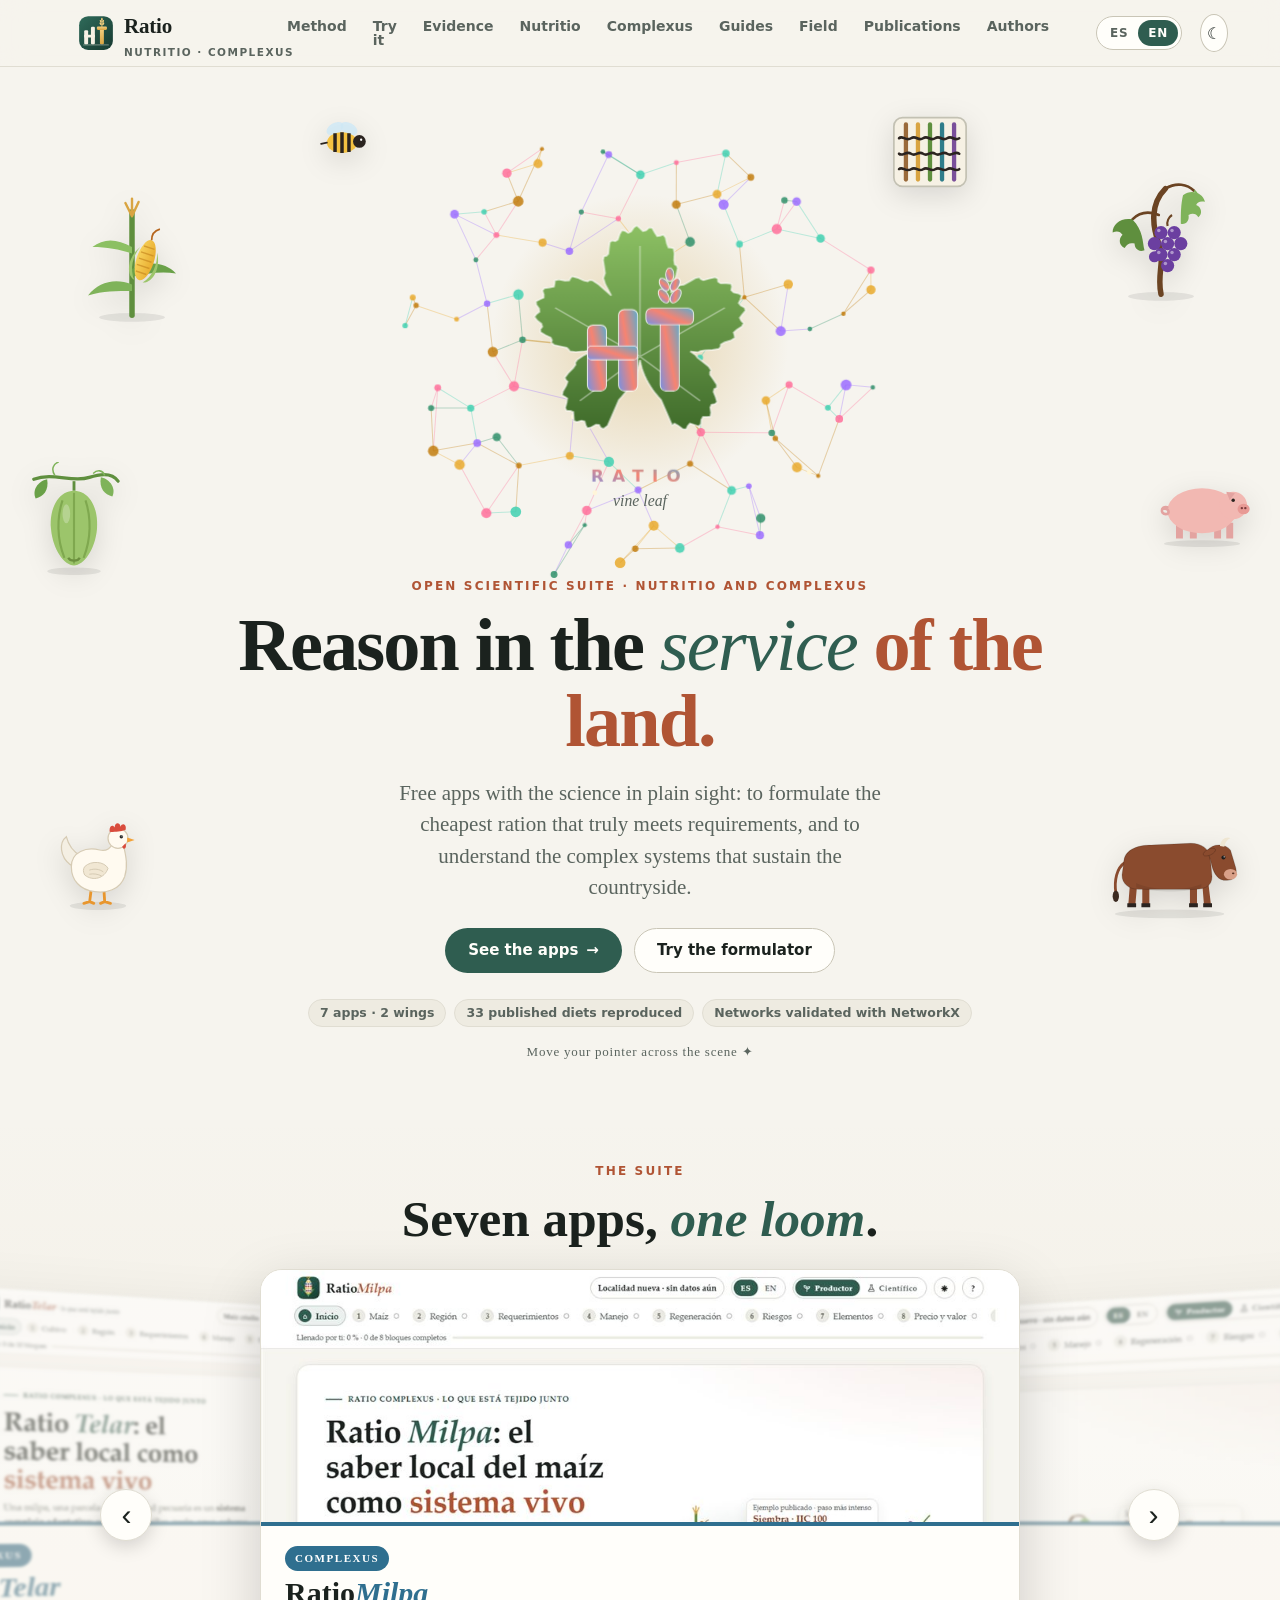
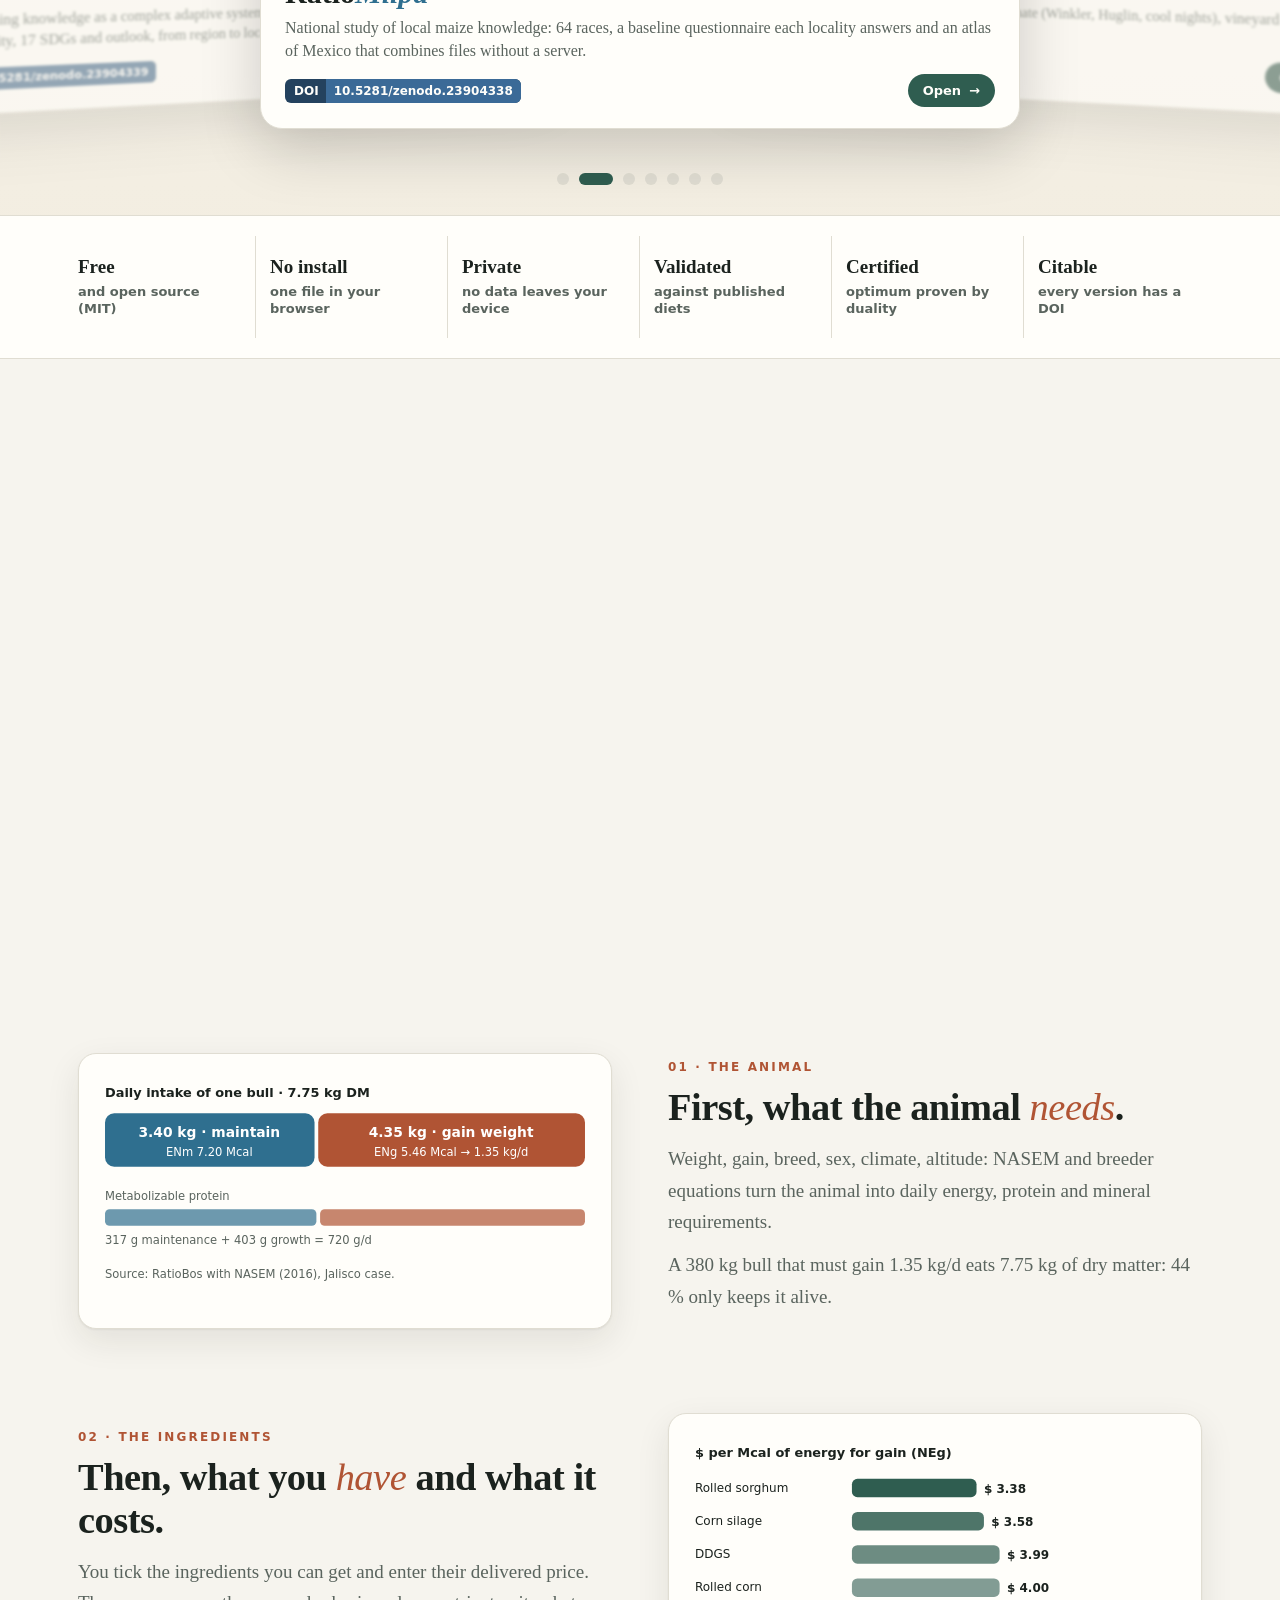
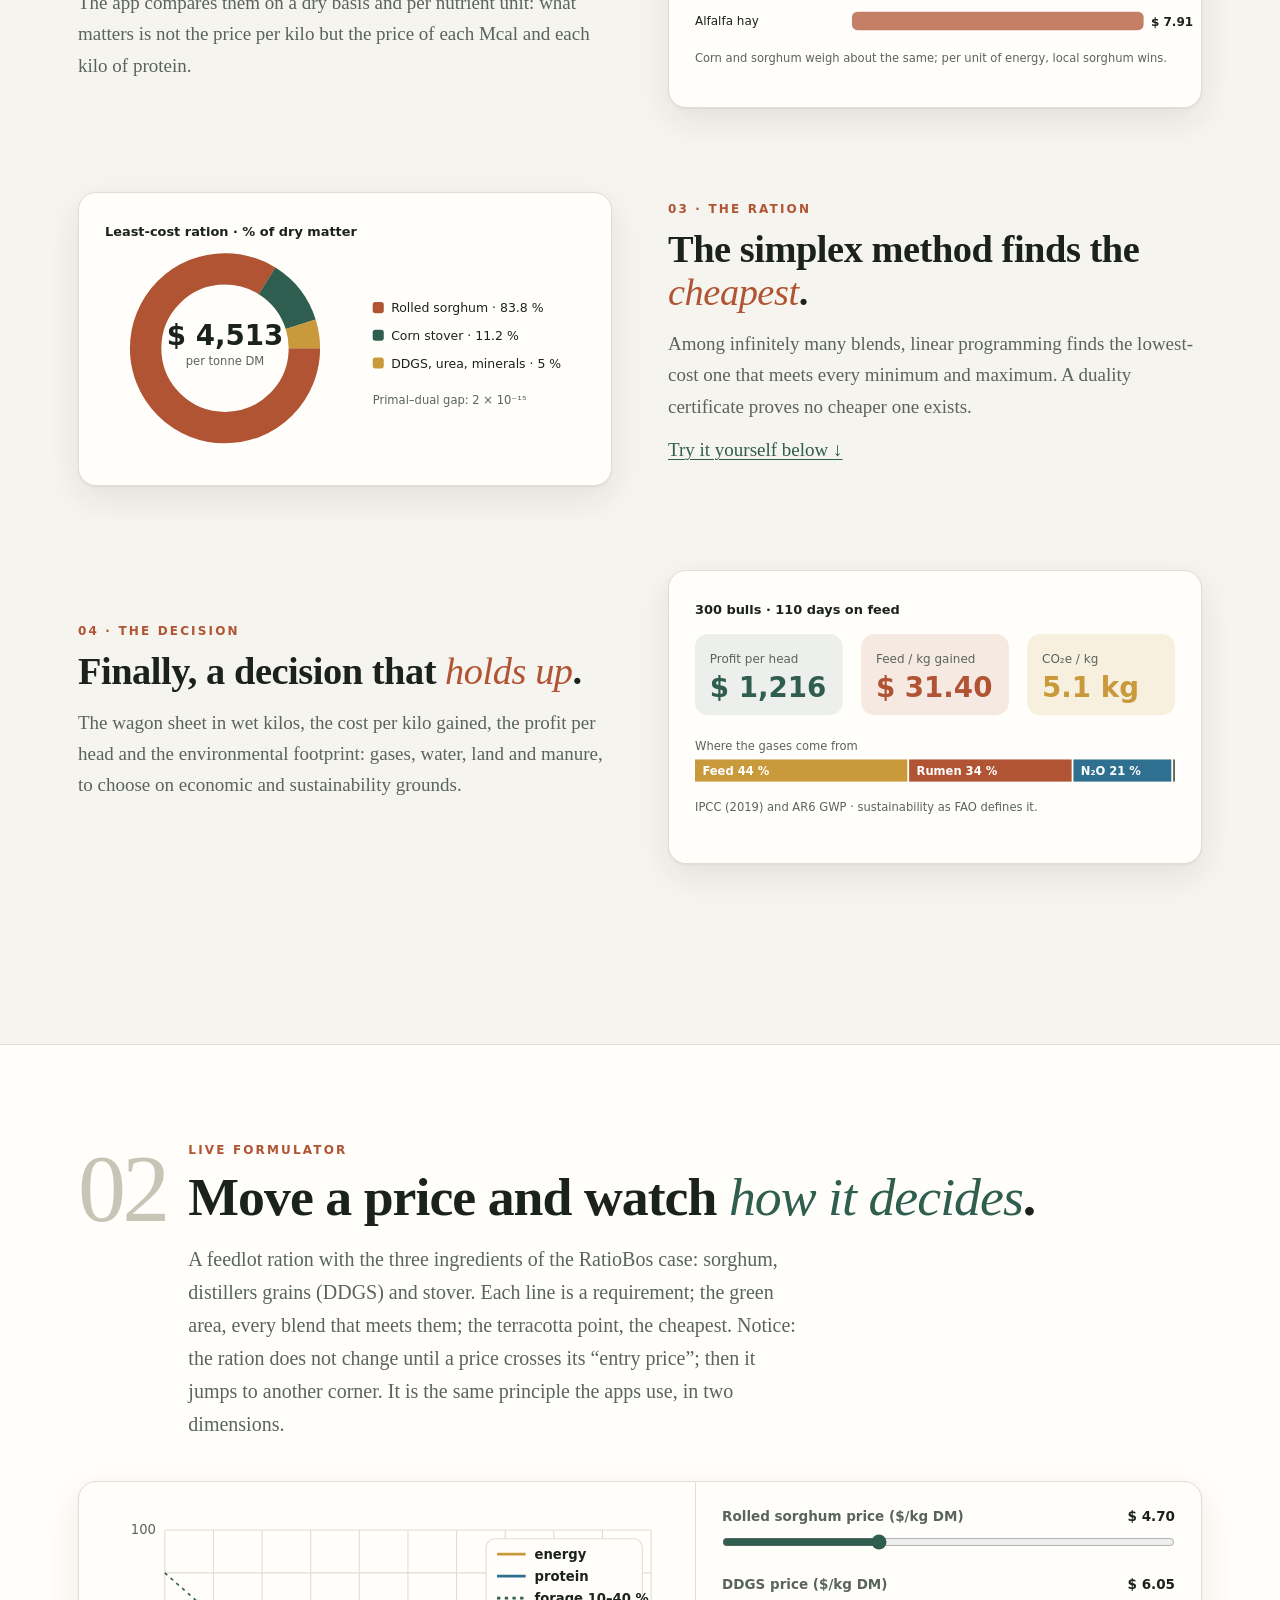
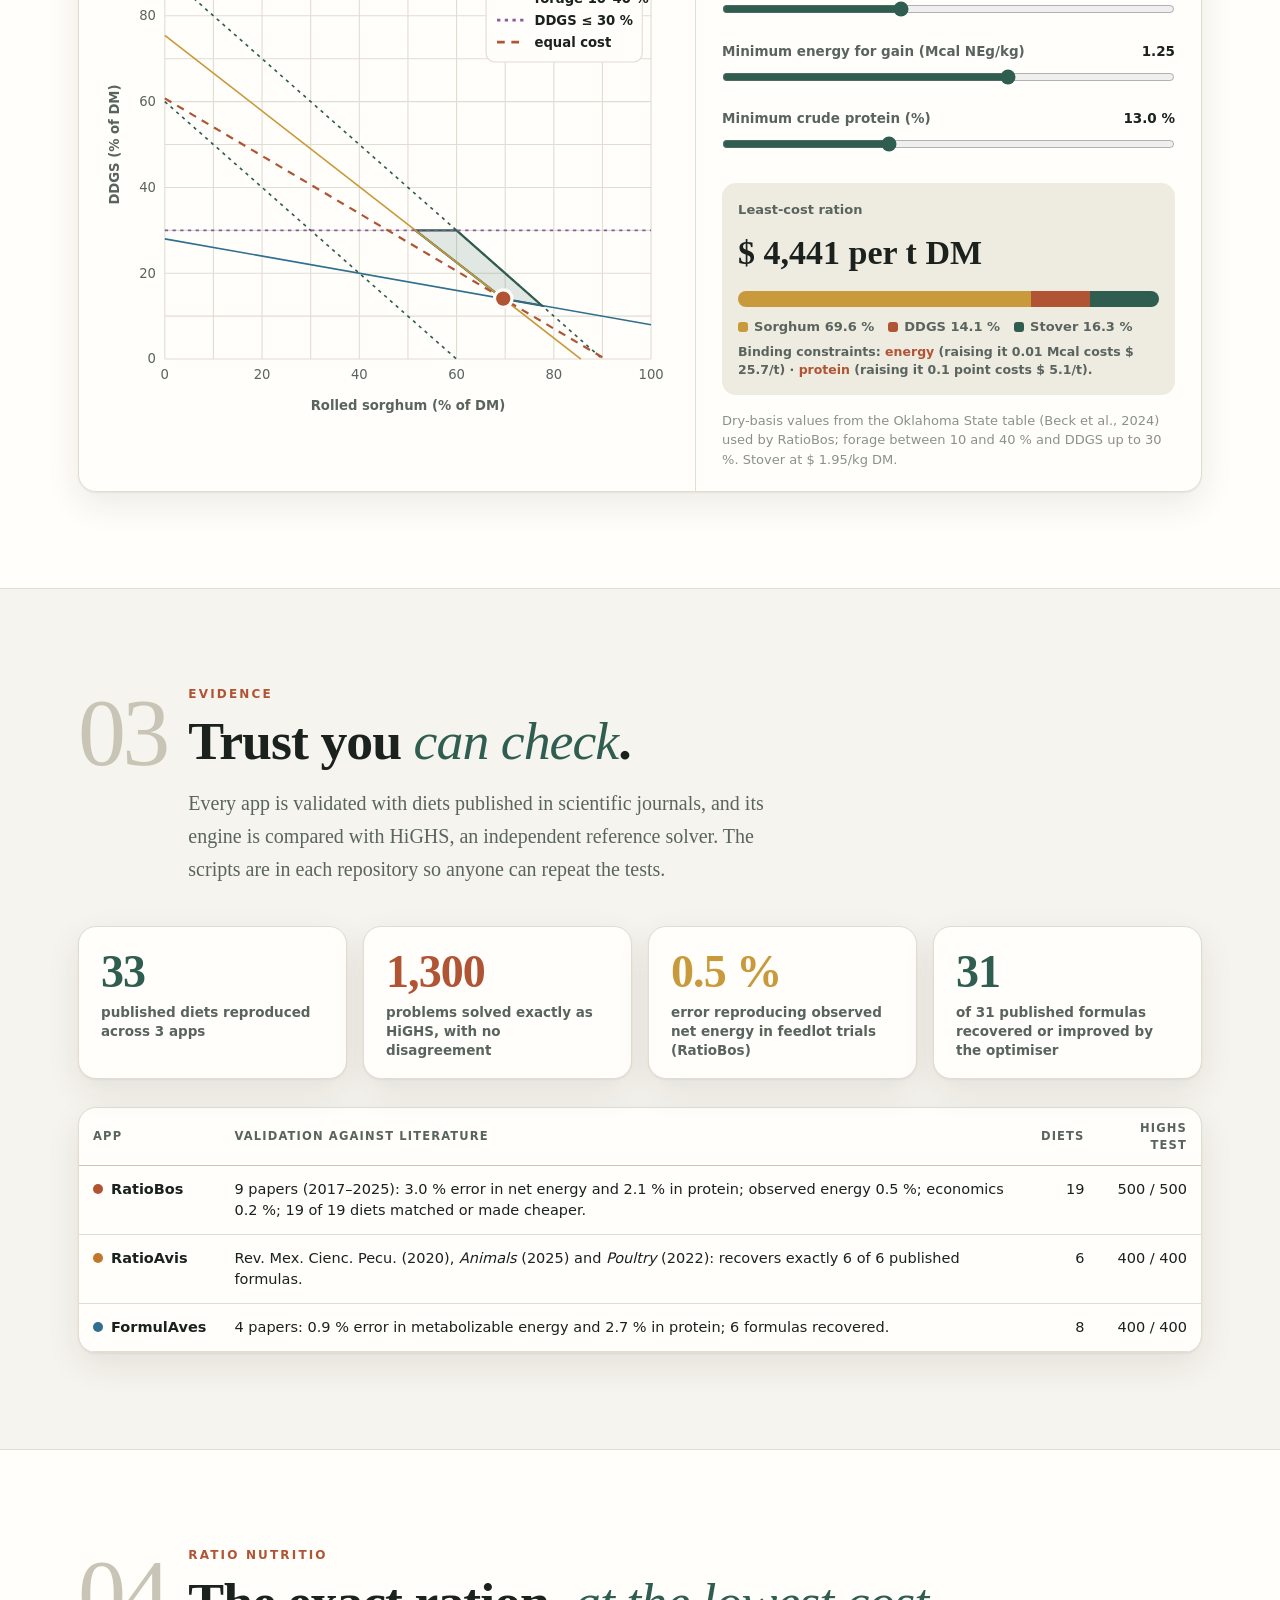
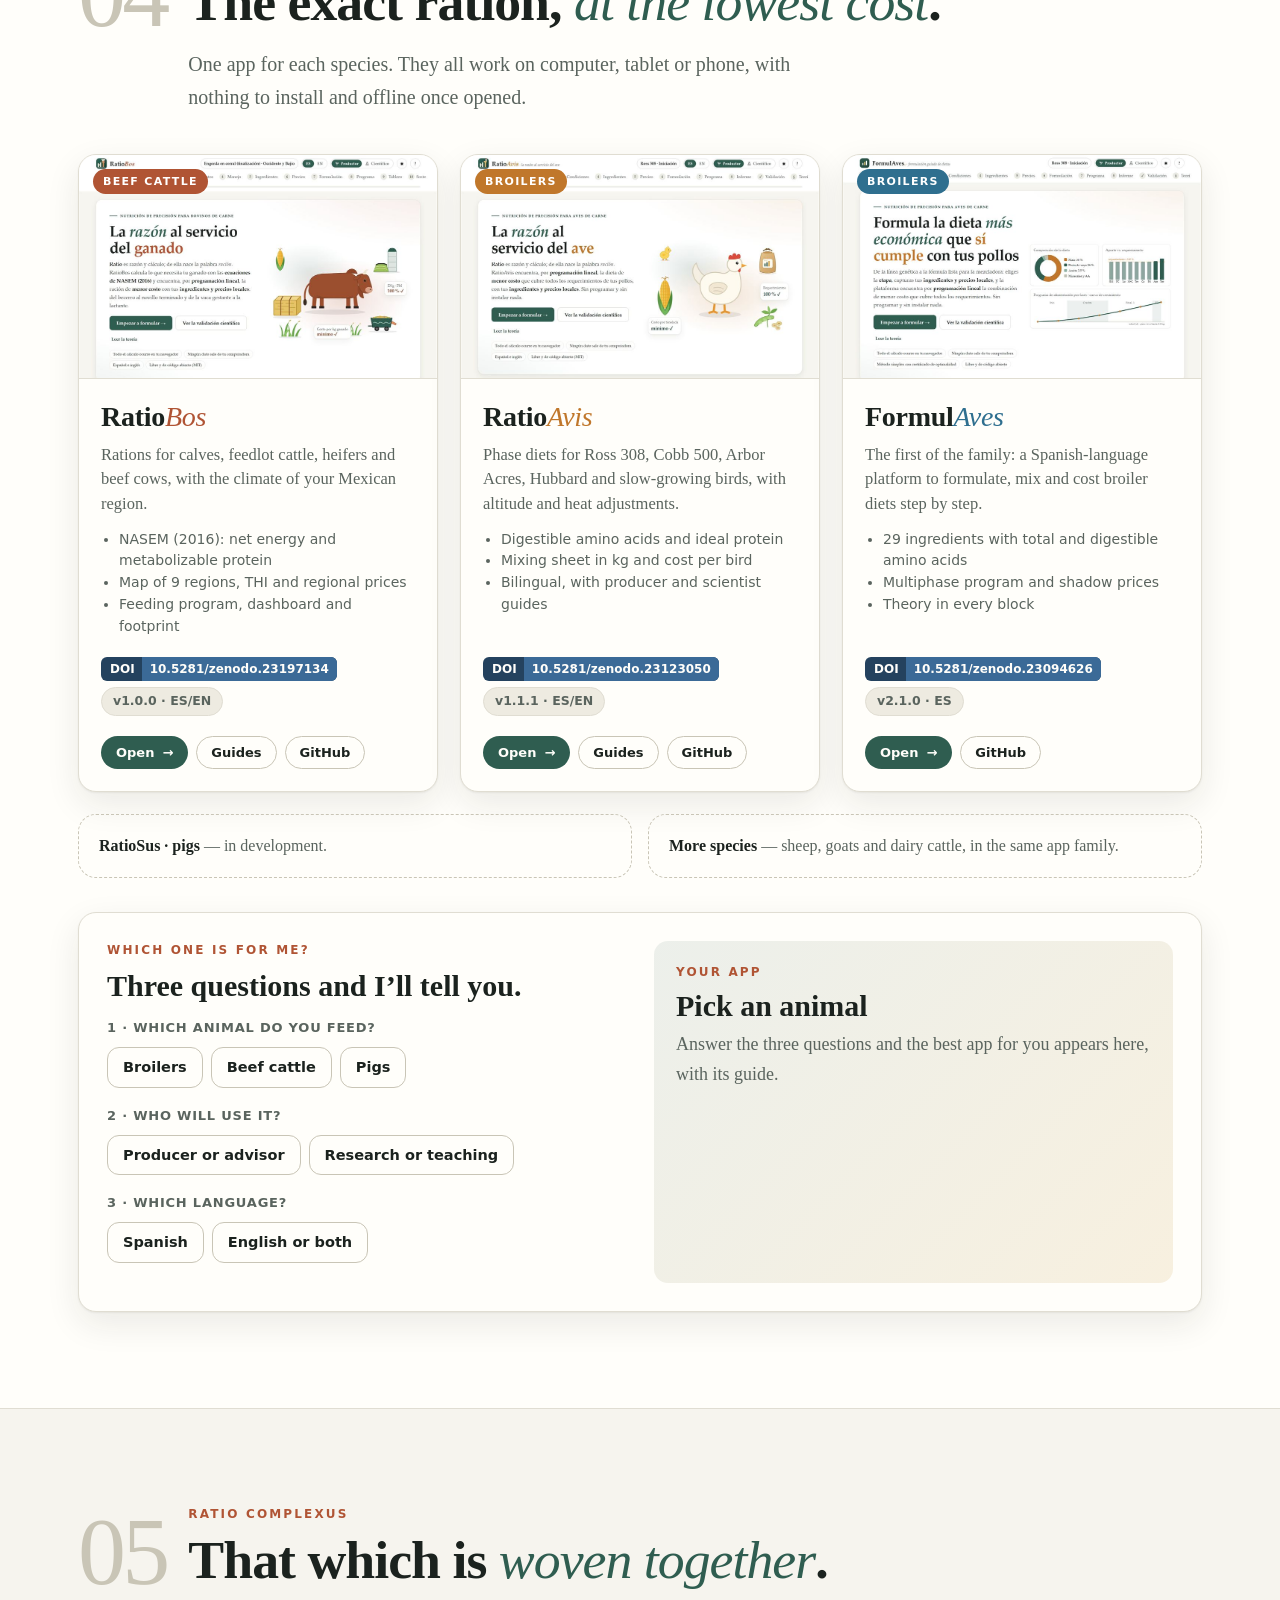
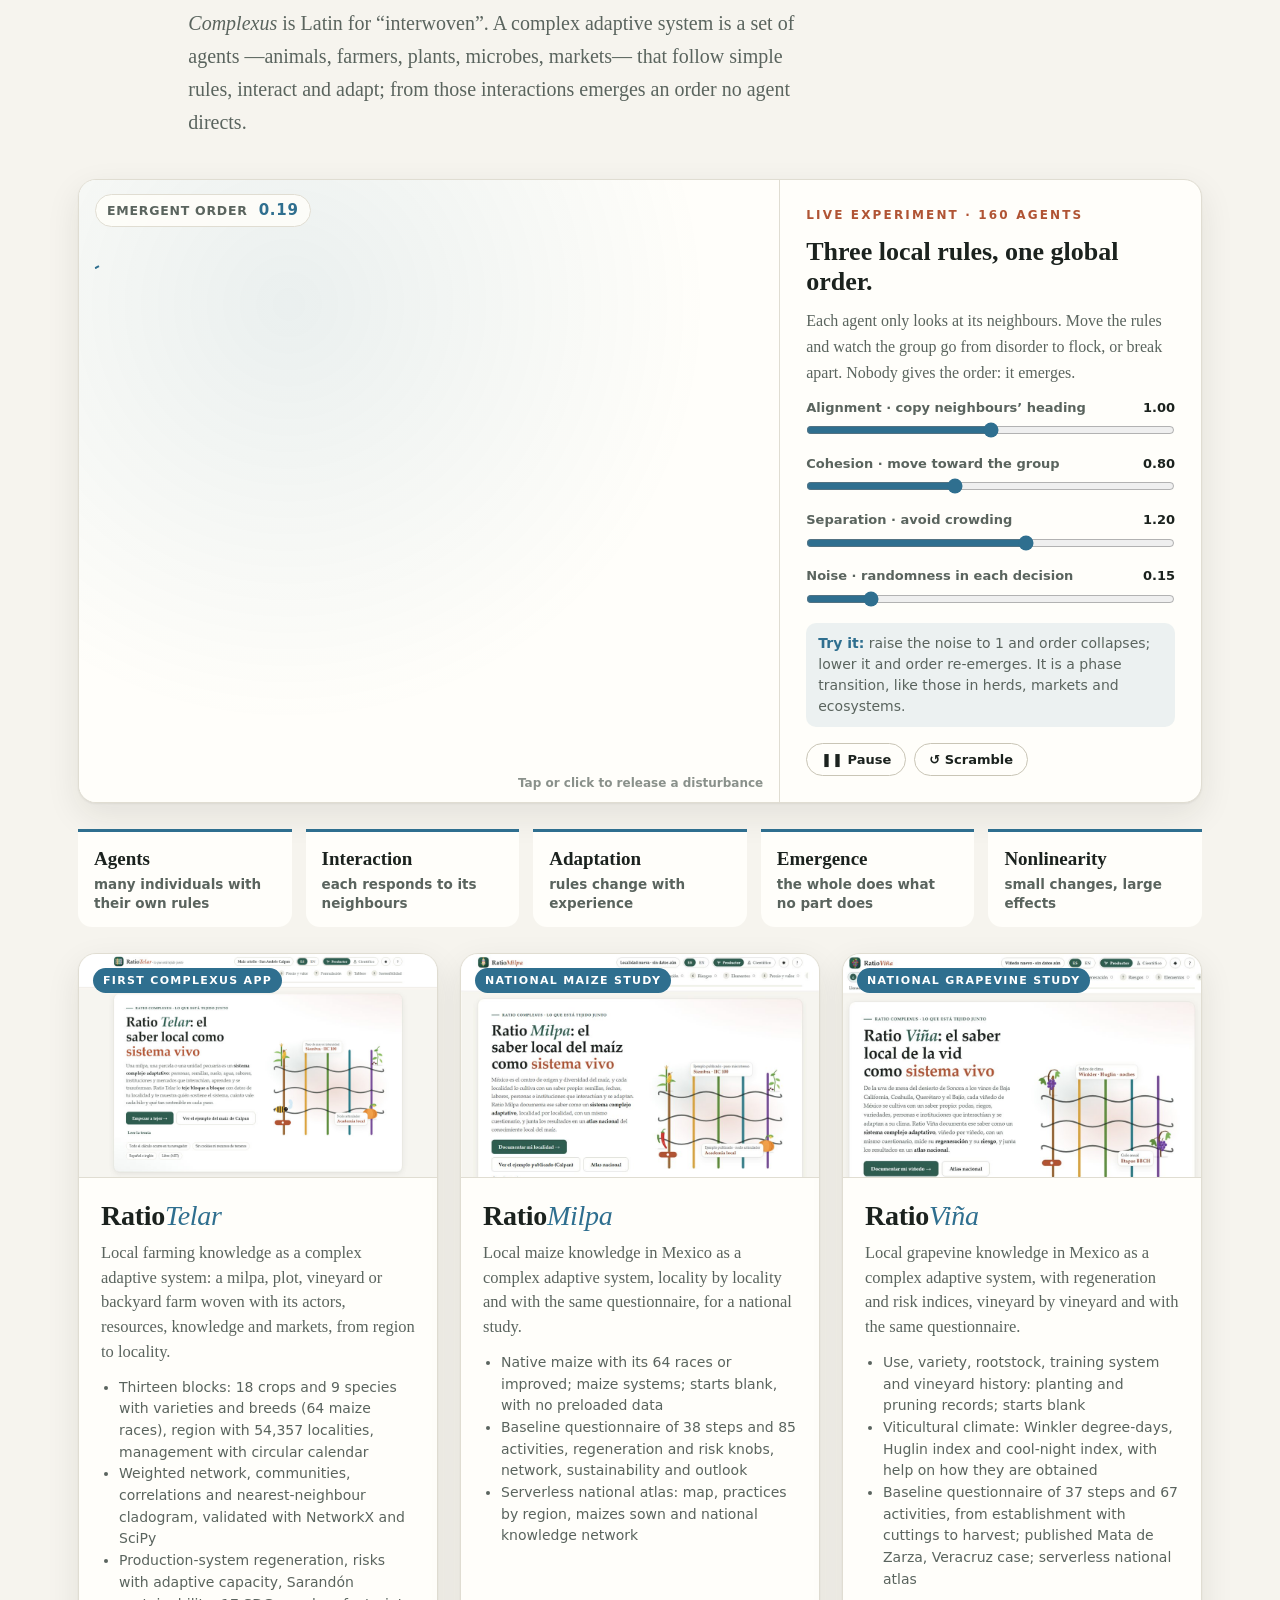
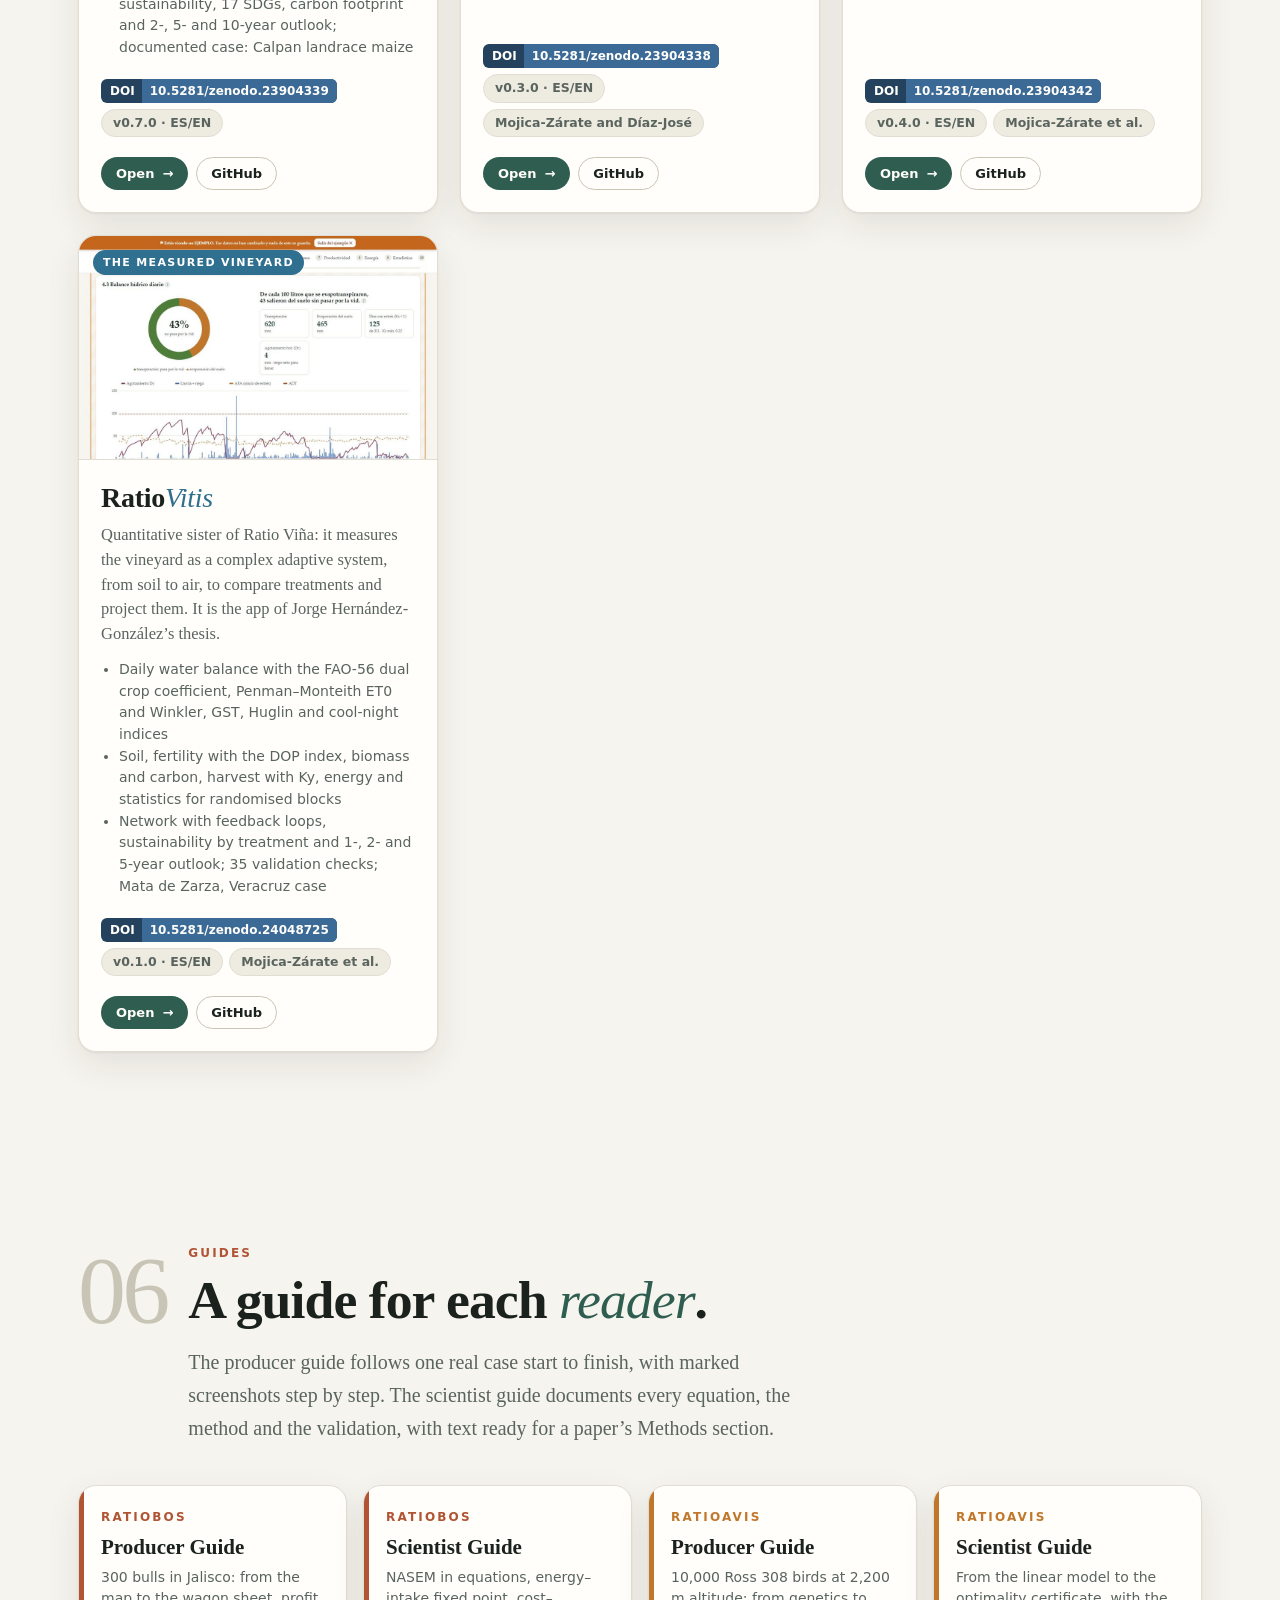
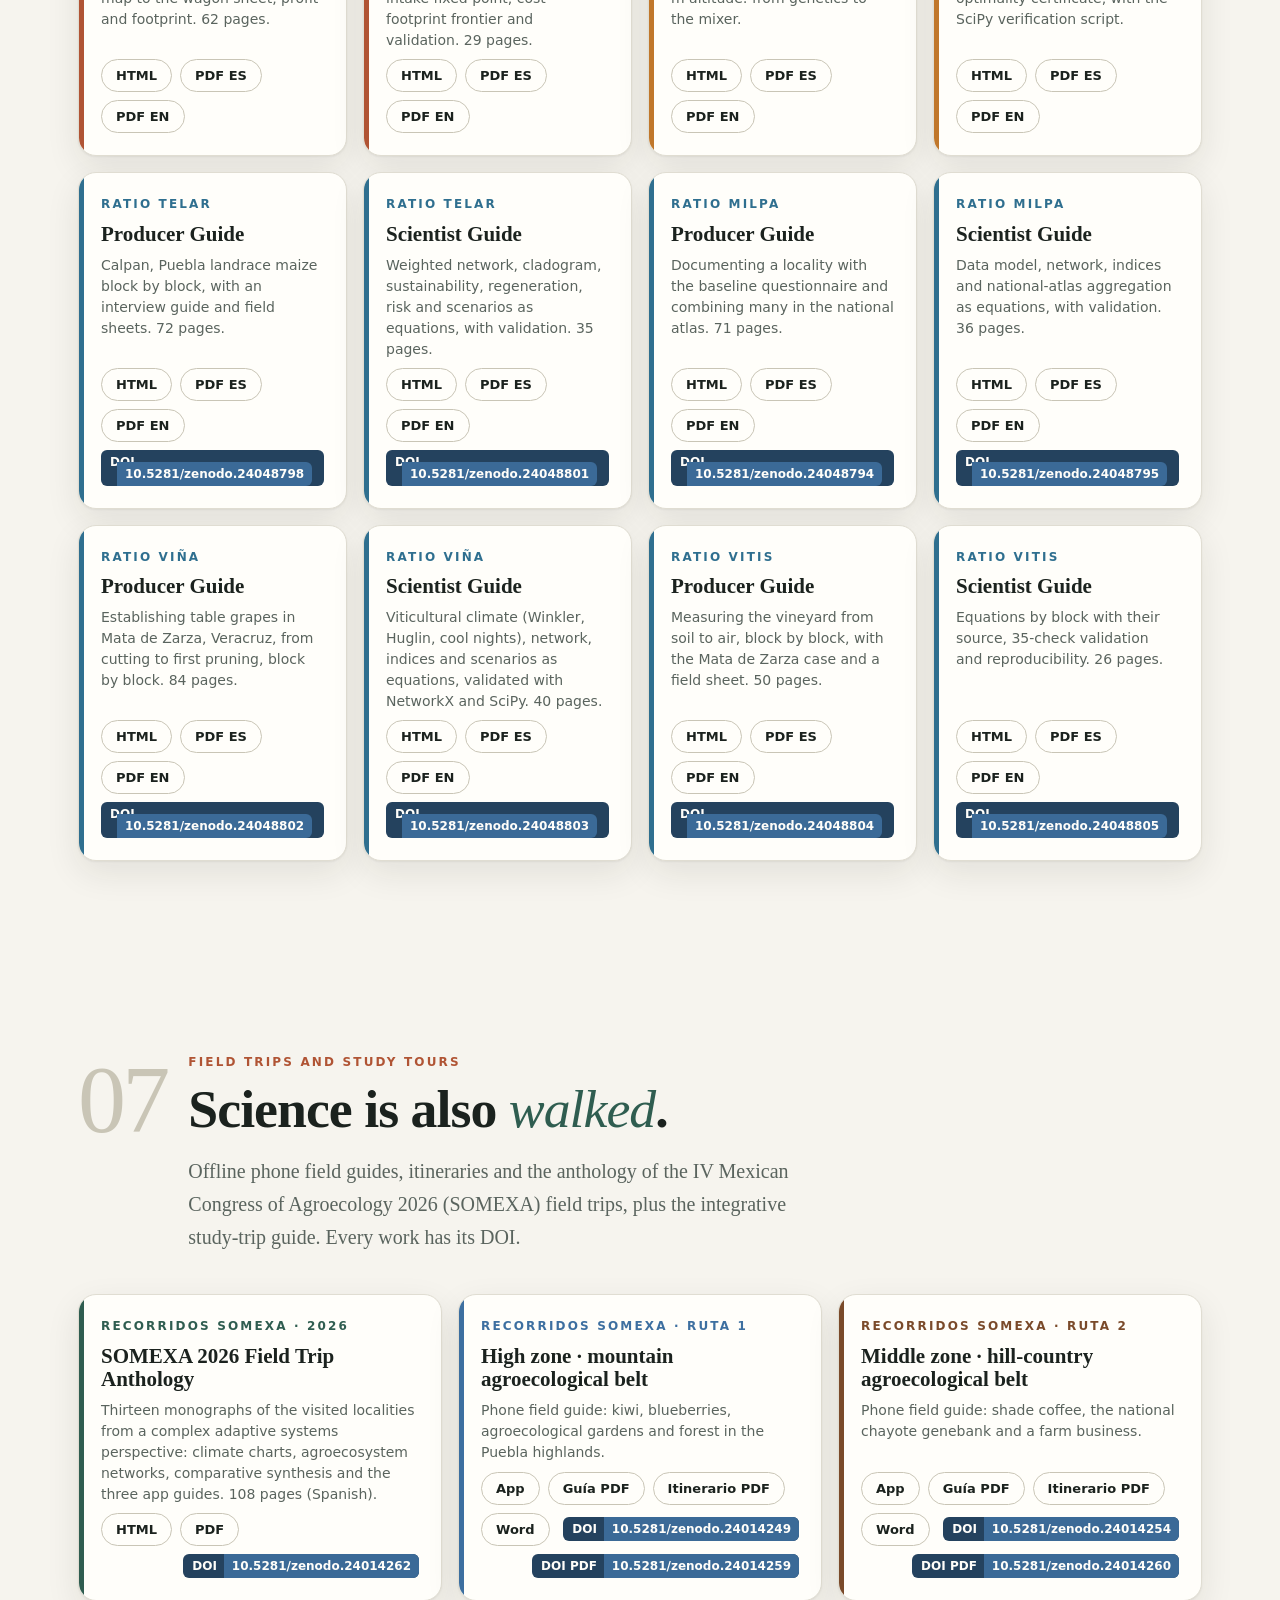
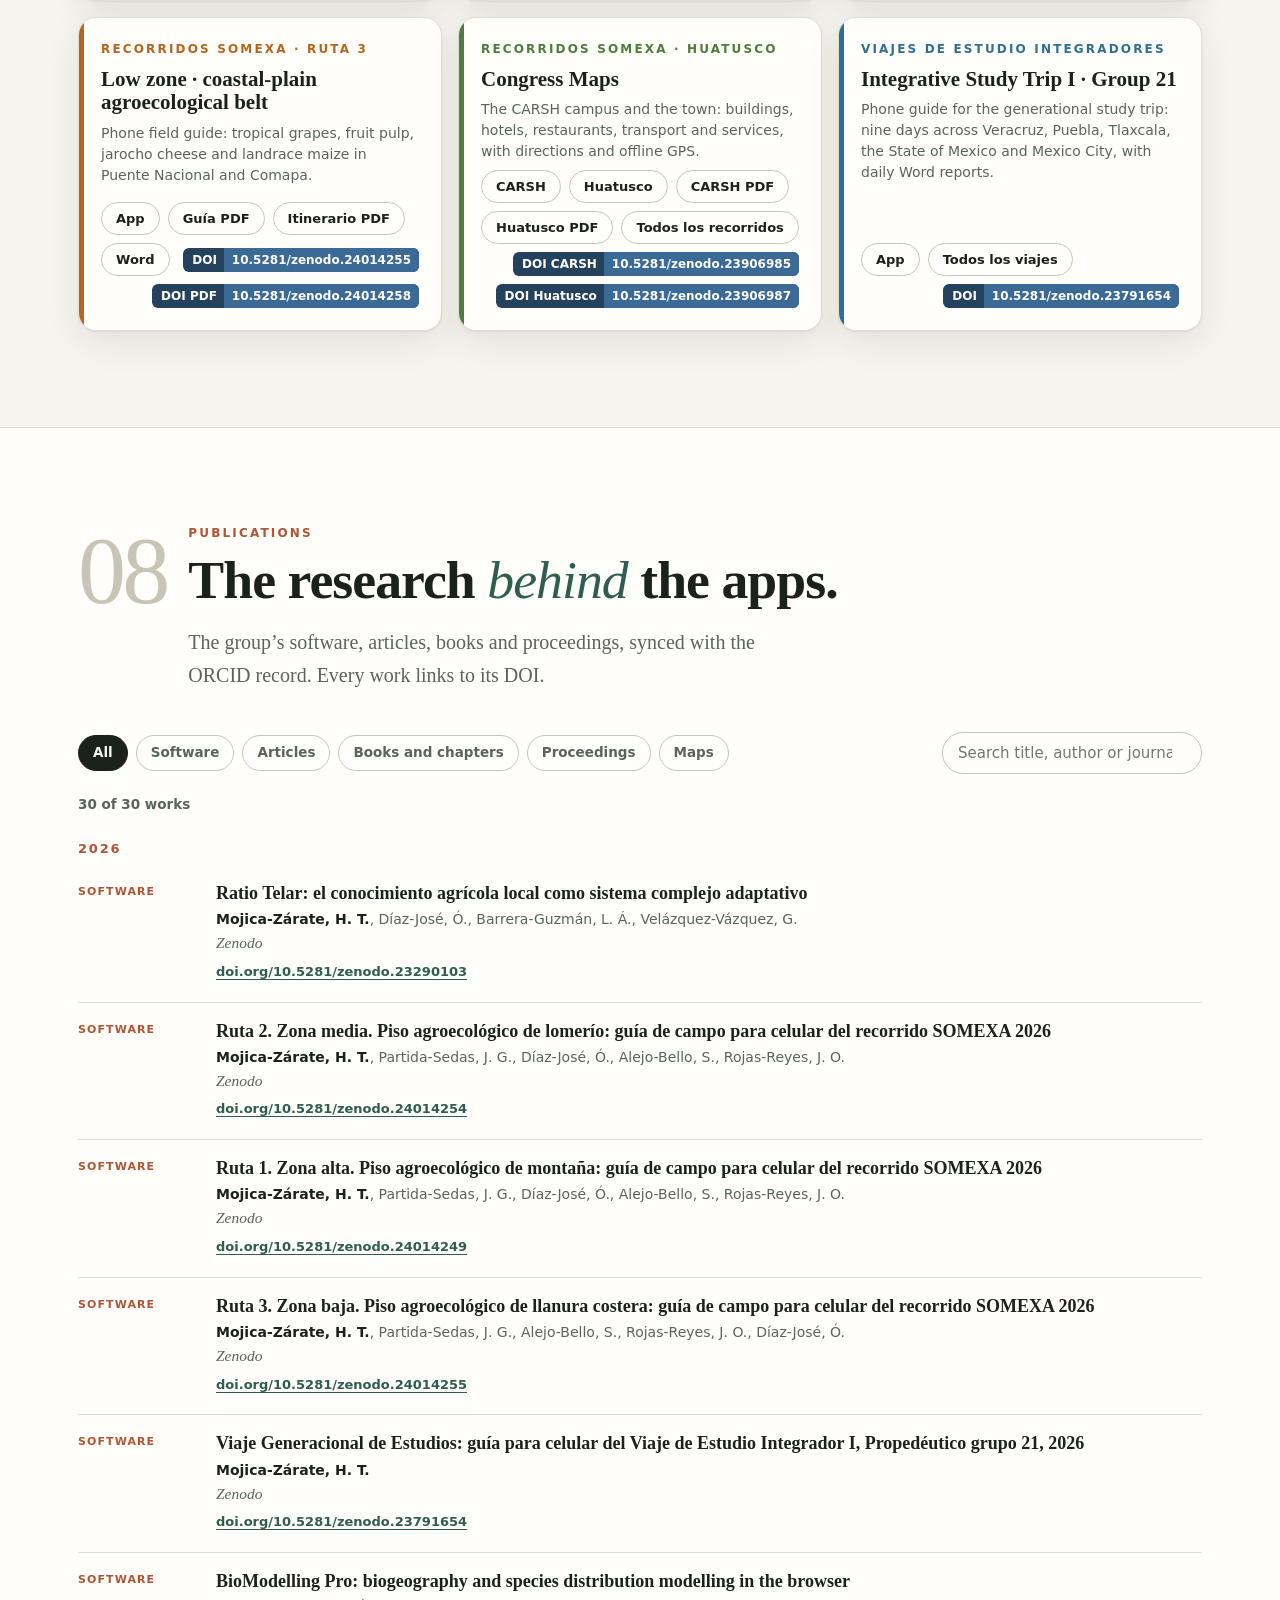
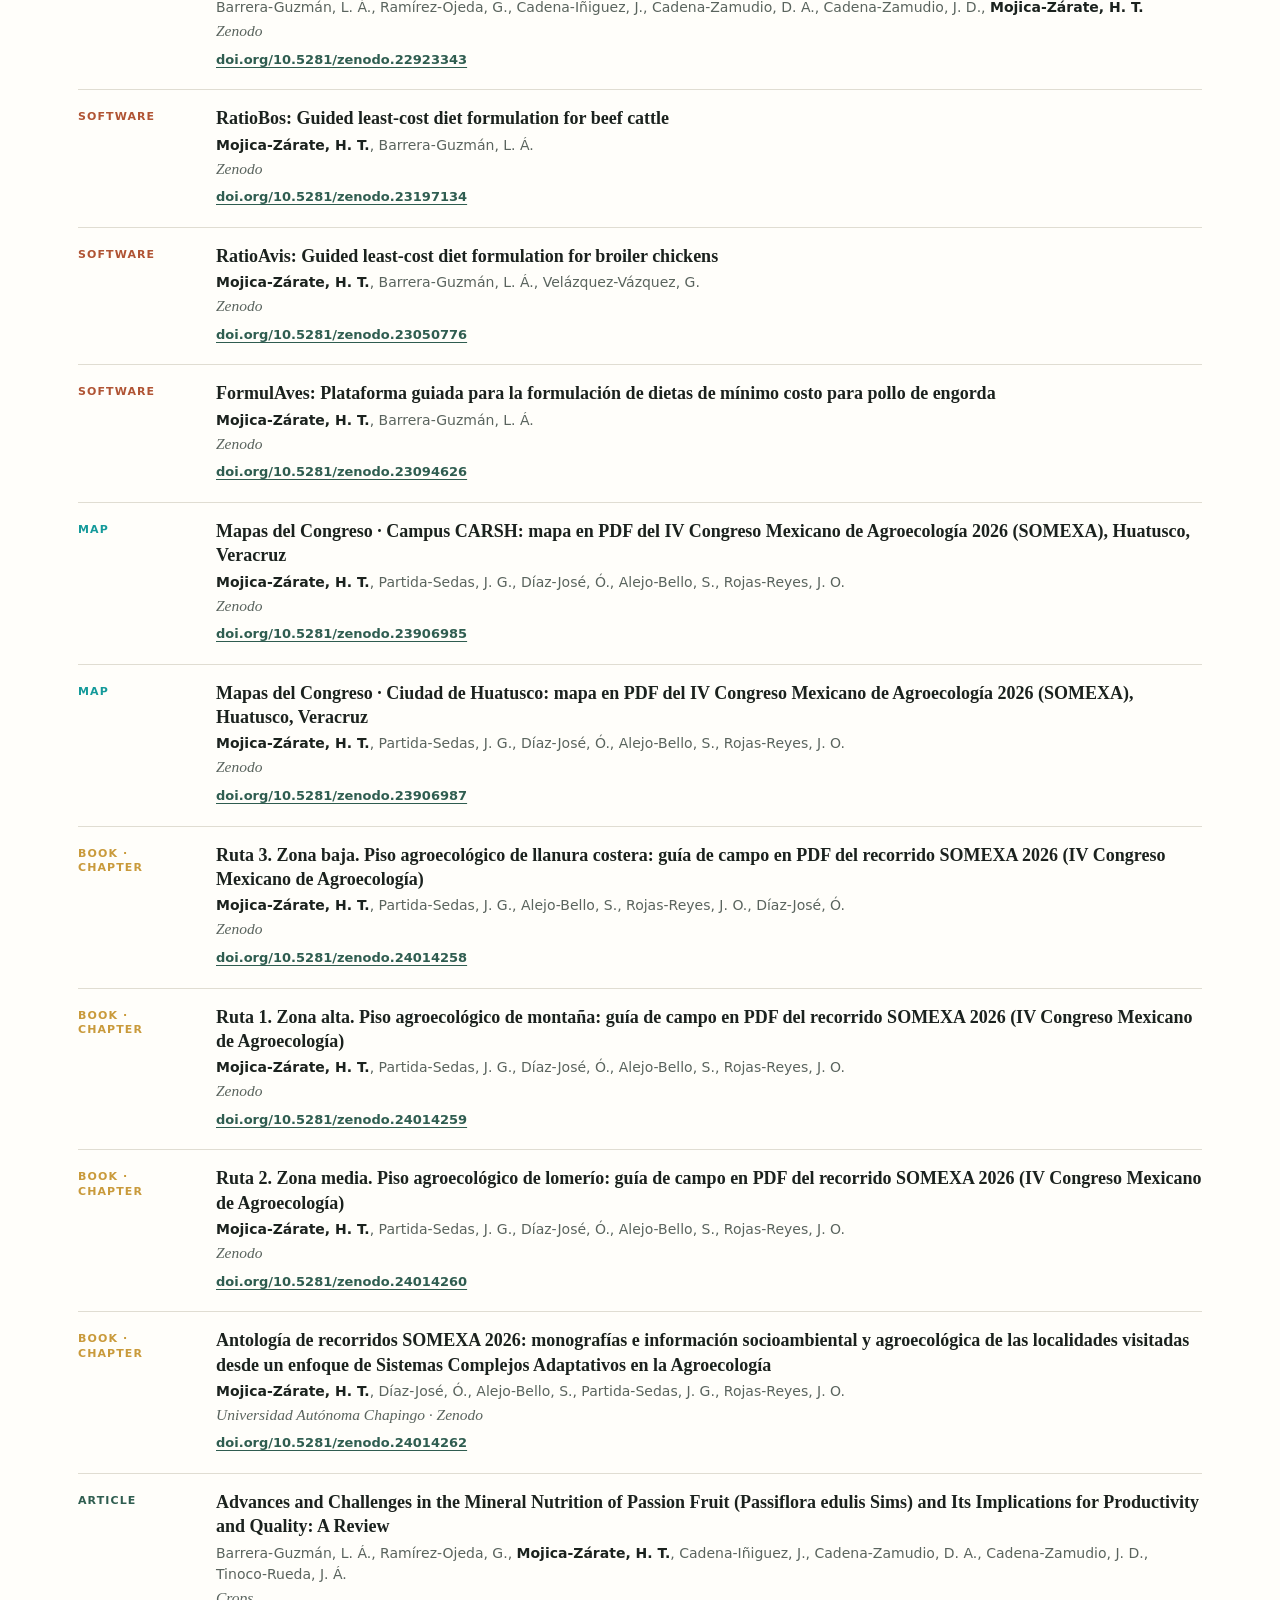
==== commit 18c4d115: "Ratio Vitis en el portal (carrusel, ala Complexus, tarjeta, instructivos, cita y pie); DOI nuevos de" ====
--- a/index.html
+++ b/index.html
@@ -567,7 +567,7 @@
         <a class="btn ghost" href="#formulador"><span lang="es">Probar el formulador</span><span lang="en">Try the formulator</span></a>
       </div>
       <div class="facts">
-        <span class="chip" lang="es">4 apps · 2 alas</span><span class="chip" lang="en">4 apps · 2 wings</span>
+        <span class="chip" lang="es">7 apps · 2 alas</span><span class="chip" lang="en">7 apps · 2 wings</span>
         <span class="chip" lang="es">33 dietas publicadas reproducidas</span><span class="chip" lang="en">33 published diets reproduced</span>
         <span class="chip" lang="es">Redes validadas con NetworkX</span><span class="chip" lang="en">Networks validated with NetworkX</span>
       </div>
@@ -580,7 +580,7 @@
 <section class="carr-sec" id="carrusel">
   <div class="wrap">
     <div class="carr-head rev"><div class="eyebrow" lang="es">La suite</div><div class="eyebrow" lang="en">The suite</div>
-      <h2 lang="es">Cinco aplicaciones, <em>un mismo telar</em>.</h2><h2 lang="en">Five apps, <em>one loom</em>.</h2></div>
+      <h2 lang="es">Siete aplicaciones, <em>un mismo telar</em>.</h2><h2 lang="en">Seven apps, <em>one loom</em>.</h2></div>
     <div class="carr" id="carr" tabindex="0" aria-roledescription="carrusel" aria-label="Aplicaciones de la suite Ratio">
       <div class="pista-c" id="pistaC">
         <article class="diapo" style="--c:var(--fav)" data-i="0">
@@ -604,21 +604,28 @@
             <p lang="en">Local grapevine knowledge in Mexico: viticultural climate (Winkler, Huglin, cool nights), vineyard history, regeneration, risk and a serverless national atlas.</p>
             <div class="d-pie"><a class="doi" href="https://doi.org/10.5281/zenodo.23904342">DOI<b>10.5281/zenodo.23904342</b></a><a class="btn pri sm" href="https://hectortecumshe-ai.github.io/RatioVina/"><span lang="es">Abrir</span><span lang="en">Open</span> →</a></div></div>
         </article>
-        <article class="diapo" style="--c:var(--bos)" data-i="3">
+        <article class="diapo" style="--c:var(--fav)" data-i="3">
+          <img src="img/ratiovitis.jpg" alt="Ratio Vitis" loading="lazy">
+          <div class="d-txt"><span class="ala-tag">Complexus</span><h3>Ratio<i>Vitis</i></h3>
+            <p lang="es">El viñedo medido como sistema complejo adaptativo: agua del suelo al aire con FAO-56, clima diario, fertilidad, biomasa, cosecha, energía, estadística y escenarios a 1, 2 y 5 años.</p>
+            <p lang="en">The measured vineyard as a complex adaptive system: water from soil to air with FAO-56, daily climate, fertility, biomass, harvest, energy, statistics and 1-, 2- and 5-year scenarios.</p>
+            <div class="d-pie"><a class="doi" href="https://doi.org/10.5281/zenodo.24048725">DOI<b>10.5281/zenodo.24048725</b></a><a class="btn pri sm" href="https://hectortecumshe-ai.github.io/RatioVitis/"><span lang="es">Abrir</span><span lang="en">Open</span> →</a></div></div>
+        </article>
+        <article class="diapo" style="--c:var(--bos)" data-i="4">
           <img src="img/ratiobos.jpg" alt="RatioBos" loading="lazy">
           <div class="d-txt"><span class="ala-tag">Nutritio</span><h3>Ratio<i>Bos</i></h3>
             <p lang="es">Raciones de mínimo costo para bovinos de carne con NASEM (2016), clima de tu región, programa de engorda y huella ambiental.</p>
             <p lang="en">Least-cost rations for beef cattle with NASEM (2016), your region’s climate, feeding program and footprint.</p>
             <div class="d-pie"><a class="doi" href="https://doi.org/10.5281/zenodo.23197134">DOI<b>10.5281/zenodo.23197134</b></a><a class="btn pri sm" href="https://hectortecumshe-ai.github.io/RatioBos/"><span lang="es">Abrir</span><span lang="en">Open</span> →</a></div></div>
         </article>
-        <article class="diapo" style="--c:var(--avis)" data-i="4">
+        <article class="diapo" style="--c:var(--avis)" data-i="5">
           <img src="img/ratioavis.jpg" alt="RatioAvis" loading="lazy">
           <div class="d-txt"><span class="ala-tag">Nutritio</span><h3>Ratio<i>Avis</i></h3>
             <p lang="es">Dietas por fase para pollo de engorda con aminoácidos digestibles, ajustes por altitud y calor, y certificado de optimalidad.</p>
             <p lang="en">Phase diets for broilers with digestible amino acids, altitude and heat adjustments, and an optimality certificate.</p>
             <div class="d-pie"><a class="doi" href="https://doi.org/10.5281/zenodo.23123050">DOI<b>10.5281/zenodo.23123050</b></a><a class="btn pri sm" href="https://hectortecumshe-ai.github.io/RatioAvis/"><span lang="es">Abrir</span><span lang="en">Open</span> →</a></div></div>
         </article>
-        <article class="diapo" style="--c:var(--acc)" data-i="5">
+        <article class="diapo" style="--c:var(--acc)" data-i="6">
           <img src="img/formulaves.jpg" alt="FormulAves" loading="lazy">
           <div class="d-txt"><span class="ala-tag">Nutritio</span><h3>Formul<i>Aves</i></h3>
             <p lang="es">La primera de la familia: formular, mezclar y costear la dieta del pollo paso a paso, con marco teórico en cada bloque.</p>
@@ -663,7 +670,7 @@
         <p class="lema" lang="es">Lo que está tejido junto.</p><p class="lema" lang="en">That which is woven together.</p>
         <p lang="es">Aplicaciones para estudiar sistemas complejos adaptativos: agentes que interactúan, aprenden y hacen emerger el comportamiento del todo.</p>
         <p lang="en">Apps to study complex adaptive systems: agents that interact, learn and give rise to the behaviour of the whole.</p>
-        <div class="ala-pie"><span class="chip">Ratio Telar</span><span class="chip">Ratio Milpa</span><span class="chip">Ratio Viña</span></div></div>
+        <div class="ala-pie"><span class="chip">Ratio Telar</span><span class="chip">Ratio Milpa</span><span class="chip">Ratio Viña</span><span class="chip">Ratio Vitis</span></div></div>
     </a>
   </div>
 </section>
@@ -995,6 +1002,18 @@
         </div>
         <div class="links"><a class="btn pri sm" href="https://hectortecumshe-ai.github.io/RatioVina/"><span lang="es">Abrir</span><span lang="en">Open</span> →</a><a class="btn ghost sm" href="https://github.com/hectortecumshe-ai/RatioVina">GitHub</a></div>
       </article>
+      <article class="app card rev" style="--c:var(--fav)">
+        <div class="shot"><img src="img/ratiovitis.jpg" alt="Ratio Vitis" loading="lazy"><span class="especie" lang="es">El viñedo medido</span><span class="especie" lang="en">The measured vineyard</span></div>
+        <div class="in">
+          <h3>Ratio<i>Vitis</i></h3>
+          <p lang="es">Hermana cuantitativa de Ratio Viña: mide el viñedo como sistema complejo adaptativo, del suelo al aire, para comparar tratamientos y proyectarlos. Es la app de la tesis de Jorge Hernández-González.</p>
+          <p lang="en">Quantitative sister of Ratio Viña: it measures the vineyard as a complex adaptive system, from soil to air, to compare treatments and project them. It is the app of Jorge Hernández-González’s thesis.</p>
+          <ul lang="es"><li>Balance hídrico diario con el coeficiente dual de FAO-56, ET0 de Penman–Monteith e índices de Winkler, GST, Huglin y frescor nocturno</li><li>Suelo, fertilidad con índice DOP, biomasa y carbono, cosecha con Ky, energía y estadística para bloques al azar</li><li>Red con lazos de retroalimentación, sostenibilidad por tratamiento y prospectiva a 1, 2 y 5 años; 35 comprobaciones de validación; caso de Mata de Zarza, Veracruz</li></ul>
+          <ul lang="en"><li>Daily water balance with the FAO-56 dual crop coefficient, Penman–Monteith ET0 and Winkler, GST, Huglin and cool-night indices</li><li>Soil, fertility with the DOP index, biomass and carbon, harvest with Ky, energy and statistics for randomised blocks</li><li>Network with feedback loops, sustainability by treatment and 1-, 2- and 5-year outlook; 35 validation checks; Mata de Zarza, Veracruz case</li></ul>
+          <div class="meta"><a class="doi" href="https://doi.org/10.5281/zenodo.24048725">DOI<b>10.5281/zenodo.24048725</b></a><span class="chip">v0.1.0 · ES/EN</span><span class="chip">Mojica-Zárate et al.</span></div>
+        </div>
+        <div class="links"><a class="btn pri sm" href="https://hectortecumshe-ai.github.io/RatioVitis/"><span lang="es">Abrir</span><span lang="en">Open</span> →</a><a class="btn ghost sm" href="https://github.com/hectortecumshe-ai/RatioVitis">GitHub</a></div>
+      </article>
     </div>
   </div>
 </section>
@@ -1012,12 +1031,14 @@
       <div class="manual card rev" style="--c:var(--bos)"><div class="eyebrow" style="color:var(--bos)">RatioBos</div><h4 lang="es">Instructivo del Científico</h4><h4 lang="en">Scientist Guide</h4><p lang="es">NASEM en ecuaciones, punto fijo energía–consumo, frontera costo–huella y validación. 30 páginas.</p><p lang="en">NASEM in equations, energy–intake fixed point, cost–footprint frontier and validation. 29 pages.</p><div class="acc"><a class="btn ghost sm" href="https://hectortecumshe-ai.github.io/RatioBos/instructivo-cientifico.html">HTML</a><a class="btn ghost sm" href="https://hectortecumshe-ai.github.io/RatioBos/instructivo/RatioBos-Instructivo-Cientifico.pdf">PDF ES</a><a class="btn ghost sm" href="https://hectortecumshe-ai.github.io/RatioBos/instructivo/RatioBos-Scientist-Guide.pdf">PDF EN</a></div></div>
       <div class="manual card rev" style="--c:var(--avis)"><div class="eyebrow" style="color:var(--avis)">RatioAvis</div><h4 lang="es">Instructivo del Productor</h4><h4 lang="en">Producer Guide</h4><p lang="es">10,000 pollos Ross 308 a 2,200 m de altitud: de la genética a la mezcladora.</p><p lang="en">10,000 Ross 308 birds at 2,200 m altitude: from genetics to the mixer.</p><div class="acc"><a class="btn ghost sm" href="https://hectortecumshe-ai.github.io/RatioAvis/instructivo-productor.html">HTML</a><a class="btn ghost sm" href="https://hectortecumshe-ai.github.io/RatioAvis/instructivo/RatioAvis-Instructivo-Productor.pdf">PDF ES</a><a class="btn ghost sm" href="https://hectortecumshe-ai.github.io/RatioAvis/instructivo/RatioAvis-Producer-Guide.pdf">PDF EN</a></div></div>
       <div class="manual card rev" style="--c:var(--avis)"><div class="eyebrow" style="color:var(--avis)">RatioAvis</div><h4 lang="es">Instructivo del Científico</h4><h4 lang="en">Scientist Guide</h4><p lang="es">Del modelo lineal al certificado de optimalidad, con el guion de verificación en SciPy.</p><p lang="en">From the linear model to the optimality certificate, with the SciPy verification script.</p><div class="acc"><a class="btn ghost sm" href="https://hectortecumshe-ai.github.io/RatioAvis/instructivo-cientifico.html">HTML</a><a class="btn ghost sm" href="https://hectortecumshe-ai.github.io/RatioAvis/instructivo/RatioAvis-Instructivo-Cientifico.pdf">PDF ES</a><a class="btn ghost sm" href="https://hectortecumshe-ai.github.io/RatioAvis/instructivo/RatioAvis-Scientist-Guide.pdf">PDF EN</a></div></div>
-      <div class="manual card rev" style="--c:var(--fav)"><div class="eyebrow" style="color:var(--fav)">Ratio Telar</div><h4 lang="es">Instructivo del Productor</h4><h4 lang="en">Producer Guide</h4><p lang="es">El maíz criollo de Calpan, Puebla, bloque por bloque, con guía de entrevista y hojas de campo. 70 páginas.</p><p lang="en">Calpan, Puebla landrace maize block by block, with an interview guide and field sheets. 70 pages.</p><div class="acc"><a class="btn ghost sm" href="https://hectortecumshe-ai.github.io/RatioTelar/instructivo-productor.html">HTML</a><a class="btn ghost sm" href="https://hectortecumshe-ai.github.io/RatioTelar/instructivo/RatioTelar-Instructivo-Productor.pdf">PDF ES</a><a class="btn ghost sm" href="https://hectortecumshe-ai.github.io/RatioTelar/instructivo/RatioTelar-Producer-Guide.pdf">PDF EN</a><a class="doi" href="https://doi.org/10.5281/zenodo.23904212">DOI<b>10.5281/zenodo.23904212</b></a></div></div>
-      <div class="manual card rev" style="--c:var(--fav)"><div class="eyebrow" style="color:var(--fav)">Ratio Telar</div><h4 lang="es">Instructivo del Científico</h4><h4 lang="en">Scientist Guide</h4><p lang="es">Red ponderada, cladograma, sostenibilidad, regeneración, riesgo y escenarios en ecuaciones, con validación. 33 páginas.</p><p lang="en">Weighted network, cladogram, sustainability, regeneration, risk and scenarios as equations, with validation. 33 pages.</p><div class="acc"><a class="btn ghost sm" href="https://hectortecumshe-ai.github.io/RatioTelar/instructivo-cientifico.html">HTML</a><a class="btn ghost sm" href="https://hectortecumshe-ai.github.io/RatioTelar/instructivo/RatioTelar-Instructivo-Cientifico.pdf">PDF ES</a><a class="btn ghost sm" href="https://hectortecumshe-ai.github.io/RatioTelar/instructivo/RatioTelar-Scientist-Guide.pdf">PDF EN</a><a class="doi" href="https://doi.org/10.5281/zenodo.23904213">DOI<b>10.5281/zenodo.23904213</b></a></div></div>
-      <div class="manual card rev" style="--c:var(--fav)"><div class="eyebrow" style="color:var(--fav)">Ratio Milpa</div><h4 lang="es">Instructivo del Productor</h4><h4 lang="en">Producer Guide</h4><p lang="es">Documentar una localidad con el cuestionario base y juntar muchas en el atlas nacional. 68 páginas.</p><p lang="en">Documenting a locality with the baseline questionnaire and combining many in the national atlas. 68 pages.</p><div class="acc"><a class="btn ghost sm" href="https://hectortecumshe-ai.github.io/RatioMilpa/instructivo-productor.html">HTML</a><a class="btn ghost sm" href="https://hectortecumshe-ai.github.io/RatioMilpa/instructivo/RatioMilpa-Instructivo-Productor.pdf">PDF ES</a><a class="btn ghost sm" href="https://hectortecumshe-ai.github.io/RatioMilpa/instructivo/RatioMilpa-Producer-Guide.pdf">PDF EN</a><a class="doi" href="https://doi.org/10.5281/zenodo.23904210">DOI<b>10.5281/zenodo.23904210</b></a></div></div>
-      <div class="manual card rev" style="--c:var(--fav)"><div class="eyebrow" style="color:var(--fav)">Ratio Milpa</div><h4 lang="es">Instructivo del Científico</h4><h4 lang="en">Scientist Guide</h4><p lang="es">Modelo de datos, red, índices y la agregación del atlas nacional en ecuaciones, con validación. 34 páginas.</p><p lang="en">Data model, network, indices and national-atlas aggregation as equations, with validation. 34 pages.</p><div class="acc"><a class="btn ghost sm" href="https://hectortecumshe-ai.github.io/RatioMilpa/instructivo-cientifico.html">HTML</a><a class="btn ghost sm" href="https://hectortecumshe-ai.github.io/RatioMilpa/instructivo/RatioMilpa-Instructivo-Cientifico.pdf">PDF ES</a><a class="btn ghost sm" href="https://hectortecumshe-ai.github.io/RatioMilpa/instructivo/RatioMilpa-Scientist-Guide.pdf">PDF EN</a><a class="doi" href="https://doi.org/10.5281/zenodo.23904211">DOI<b>10.5281/zenodo.23904211</b></a></div></div>
-      <div class="manual card rev" style="--c:var(--fav)"><div class="eyebrow" style="color:var(--fav)">Ratio Viña</div><h4 lang="es">Instructivo del Productor</h4><h4 lang="en">Producer Guide</h4><p lang="es">El establecimiento de uva de mesa en Mata de Zarza, Veracruz, del esqueje a la primera poda, bloque por bloque. 78 páginas.</p><p lang="en">Establishing table grapes in Mata de Zarza, Veracruz, from cutting to first pruning, block by block. 78 pages.</p><div class="acc"><a class="btn ghost sm" href="https://hectortecumshe-ai.github.io/RatioVina/instructivo-productor.html">HTML</a><a class="btn ghost sm" href="https://hectortecumshe-ai.github.io/RatioVina/instructivo/RatioVina-Instructivo-Productor.pdf">PDF ES</a><a class="btn ghost sm" href="https://hectortecumshe-ai.github.io/RatioVina/instructivo/RatioVina-Producer-Guide.pdf">PDF EN</a><a class="doi" href="https://doi.org/10.5281/zenodo.23904214">DOI<b>10.5281/zenodo.23904214</b></a></div></div>
-      <div class="manual card rev" style="--c:var(--fav)"><div class="eyebrow" style="color:var(--fav)">Ratio Viña</div><h4 lang="es">Instructivo del Científico</h4><h4 lang="en">Scientist Guide</h4><p lang="es">Clima vitícola (Winkler, Huglin, frescor nocturno), red, índices y escenarios en ecuaciones, validados con NetworkX y SciPy. 39 páginas.</p><p lang="en">Viticultural climate (Winkler, Huglin, cool nights), network, indices and scenarios as equations, validated with NetworkX and SciPy. 39 pages.</p><div class="acc"><a class="btn ghost sm" href="https://hectortecumshe-ai.github.io/RatioVina/instructivo-cientifico.html">HTML</a><a class="btn ghost sm" href="https://hectortecumshe-ai.github.io/RatioVina/instructivo/RatioVina-Instructivo-Cientifico.pdf">PDF ES</a><a class="btn ghost sm" href="https://hectortecumshe-ai.github.io/RatioVina/instructivo/RatioVina-Scientist-Guide.pdf">PDF EN</a><a class="doi" href="https://doi.org/10.5281/zenodo.23904215">DOI<b>10.5281/zenodo.23904215</b></a></div></div>
+      <div class="manual card rev" style="--c:var(--fav)"><div class="eyebrow" style="color:var(--fav)">Ratio Telar</div><h4 lang="es">Instructivo del Productor</h4><h4 lang="en">Producer Guide</h4><p lang="es">El maíz criollo de Calpan, Puebla, bloque por bloque, con guía de entrevista y hojas de campo. 72 páginas.</p><p lang="en">Calpan, Puebla landrace maize block by block, with an interview guide and field sheets. 72 pages.</p><div class="acc"><a class="btn ghost sm" href="https://hectortecumshe-ai.github.io/RatioTelar/instructivo-productor.html">HTML</a><a class="btn ghost sm" href="https://hectortecumshe-ai.github.io/RatioTelar/instructivo/RatioTelar-Instructivo-Productor.pdf">PDF ES</a><a class="btn ghost sm" href="https://hectortecumshe-ai.github.io/RatioTelar/instructivo/RatioTelar-Producer-Guide.pdf">PDF EN</a><a class="doi" href="https://doi.org/10.5281/zenodo.24048798">DOI<b>10.5281/zenodo.24048798</b></a></div></div>
+      <div class="manual card rev" style="--c:var(--fav)"><div class="eyebrow" style="color:var(--fav)">Ratio Telar</div><h4 lang="es">Instructivo del Científico</h4><h4 lang="en">Scientist Guide</h4><p lang="es">Red ponderada, cladograma, sostenibilidad, regeneración, riesgo y escenarios en ecuaciones, con validación. 35 páginas.</p><p lang="en">Weighted network, cladogram, sustainability, regeneration, risk and scenarios as equations, with validation. 35 pages.</p><div class="acc"><a class="btn ghost sm" href="https://hectortecumshe-ai.github.io/RatioTelar/instructivo-cientifico.html">HTML</a><a class="btn ghost sm" href="https://hectortecumshe-ai.github.io/RatioTelar/instructivo/RatioTelar-Instructivo-Cientifico.pdf">PDF ES</a><a class="btn ghost sm" href="https://hectortecumshe-ai.github.io/RatioTelar/instructivo/RatioTelar-Scientist-Guide.pdf">PDF EN</a><a class="doi" href="https://doi.org/10.5281/zenodo.24048801">DOI<b>10.5281/zenodo.24048801</b></a></div></div>
+      <div class="manual card rev" style="--c:var(--fav)"><div class="eyebrow" style="color:var(--fav)">Ratio Milpa</div><h4 lang="es">Instructivo del Productor</h4><h4 lang="en">Producer Guide</h4><p lang="es">Documentar una localidad con el cuestionario base y juntar muchas en el atlas nacional. 71 páginas.</p><p lang="en">Documenting a locality with the baseline questionnaire and combining many in the national atlas. 71 pages.</p><div class="acc"><a class="btn ghost sm" href="https://hectortecumshe-ai.github.io/RatioMilpa/instructivo-productor.html">HTML</a><a class="btn ghost sm" href="https://hectortecumshe-ai.github.io/RatioMilpa/instructivo/RatioMilpa-Instructivo-Productor.pdf">PDF ES</a><a class="btn ghost sm" href="https://hectortecumshe-ai.github.io/RatioMilpa/instructivo/RatioMilpa-Producer-Guide.pdf">PDF EN</a><a class="doi" href="https://doi.org/10.5281/zenodo.24048794">DOI<b>10.5281/zenodo.24048794</b></a></div></div>
+      <div class="manual card rev" style="--c:var(--fav)"><div class="eyebrow" style="color:var(--fav)">Ratio Milpa</div><h4 lang="es">Instructivo del Científico</h4><h4 lang="en">Scientist Guide</h4><p lang="es">Modelo de datos, red, índices y la agregación del atlas nacional en ecuaciones, con validación. 36 páginas.</p><p lang="en">Data model, network, indices and national-atlas aggregation as equations, with validation. 36 pages.</p><div class="acc"><a class="btn ghost sm" href="https://hectortecumshe-ai.github.io/RatioMilpa/instructivo-cientifico.html">HTML</a><a class="btn ghost sm" href="https://hectortecumshe-ai.github.io/RatioMilpa/instructivo/RatioMilpa-Instructivo-Cientifico.pdf">PDF ES</a><a class="btn ghost sm" href="https://hectortecumshe-ai.github.io/RatioMilpa/instructivo/RatioMilpa-Scientist-Guide.pdf">PDF EN</a><a class="doi" href="https://doi.org/10.5281/zenodo.24048795">DOI<b>10.5281/zenodo.24048795</b></a></div></div>
+      <div class="manual card rev" style="--c:var(--fav)"><div class="eyebrow" style="color:var(--fav)">Ratio Viña</div><h4 lang="es">Instructivo del Productor</h4><h4 lang="en">Producer Guide</h4><p lang="es">El establecimiento de uva de mesa en Mata de Zarza, Veracruz, del esqueje a la primera poda, bloque por bloque. 84 páginas.</p><p lang="en">Establishing table grapes in Mata de Zarza, Veracruz, from cutting to first pruning, block by block. 84 pages.</p><div class="acc"><a class="btn ghost sm" href="https://hectortecumshe-ai.github.io/RatioVina/instructivo-productor.html">HTML</a><a class="btn ghost sm" href="https://hectortecumshe-ai.github.io/RatioVina/instructivo/RatioVina-Instructivo-Productor.pdf">PDF ES</a><a class="btn ghost sm" href="https://hectortecumshe-ai.github.io/RatioVina/instructivo/RatioVina-Producer-Guide.pdf">PDF EN</a><a class="doi" href="https://doi.org/10.5281/zenodo.24048802">DOI<b>10.5281/zenodo.24048802</b></a></div></div>
+      <div class="manual card rev" style="--c:var(--fav)"><div class="eyebrow" style="color:var(--fav)">Ratio Viña</div><h4 lang="es">Instructivo del Científico</h4><h4 lang="en">Scientist Guide</h4><p lang="es">Clima vitícola (Winkler, Huglin, frescor nocturno), red, índices y escenarios en ecuaciones, validados con NetworkX y SciPy. 40 páginas.</p><p lang="en">Viticultural climate (Winkler, Huglin, cool nights), network, indices and scenarios as equations, validated with NetworkX and SciPy. 40 pages.</p><div class="acc"><a class="btn ghost sm" href="https://hectortecumshe-ai.github.io/RatioVina/instructivo-cientifico.html">HTML</a><a class="btn ghost sm" href="https://hectortecumshe-ai.github.io/RatioVina/instructivo/RatioVina-Instructivo-Cientifico.pdf">PDF ES</a><a class="btn ghost sm" href="https://hectortecumshe-ai.github.io/RatioVina/instructivo/RatioVina-Scientist-Guide.pdf">PDF EN</a><a class="doi" href="https://doi.org/10.5281/zenodo.24048803">DOI<b>10.5281/zenodo.24048803</b></a></div></div>
+      <div class="manual card rev" style="--c:var(--fav)"><div class="eyebrow" style="color:var(--fav)">Ratio Vitis</div><h4 lang="es">Instructivo del Productor</h4><h4 lang="en">Producer Guide</h4><p lang="es">Medir el viñedo del suelo al aire, bloque por bloque, con el caso de Mata de Zarza y una hoja de campo. 50 páginas.</p><p lang="en">Measuring the vineyard from soil to air, block by block, with the Mata de Zarza case and a field sheet. 50 pages.</p><div class="acc"><a class="btn ghost sm" href="https://hectortecumshe-ai.github.io/RatioVitis/instructivo-productor.html">HTML</a><a class="btn ghost sm" href="https://hectortecumshe-ai.github.io/RatioVitis/instructivo/RatioVitis-Instructivo-Productor.pdf">PDF ES</a><a class="btn ghost sm" href="https://hectortecumshe-ai.github.io/RatioVitis/instructivo/RatioVitis-Producer-Guide.pdf">PDF EN</a><a class="doi" href="https://doi.org/10.5281/zenodo.24048804">DOI<b>10.5281/zenodo.24048804</b></a></div></div>
+      <div class="manual card rev" style="--c:var(--fav)"><div class="eyebrow" style="color:var(--fav)">Ratio Vitis</div><h4 lang="es">Instructivo del Científico</h4><h4 lang="en">Scientist Guide</h4><p lang="es">Ecuaciones por bloque con su fuente, validación de 35 comprobaciones y reproducibilidad. 26 páginas.</p><p lang="en">Equations by block with their source, 35-check validation and reproducibility. 26 pages.</p><div class="acc"><a class="btn ghost sm" href="https://hectortecumshe-ai.github.io/RatioVitis/instructivo-cientifico.html">HTML</a><a class="btn ghost sm" href="https://hectortecumshe-ai.github.io/RatioVitis/instructivo/RatioVitis-Instructivo-Cientifico.pdf">PDF ES</a><a class="btn ghost sm" href="https://hectortecumshe-ai.github.io/RatioVitis/instructivo/RatioVitis-Scientist-Guide.pdf">PDF EN</a><a class="doi" href="https://doi.org/10.5281/zenodo.24048805">DOI<b>10.5281/zenodo.24048805</b></a></div></div>
     </div>
   </div>
 </section>
@@ -1110,6 +1131,7 @@
       <div class="cita card rev" style="--c:var(--fav)"><div><div class="c">Ratio Telar</div><p id="c4">Mojica-Zárate, H. T., Díaz-José, O., Barrera-Guzmán, L. Á., &amp; Velázquez-Vázquez, G. (2026). <i>Ratio Telar: el conocimiento agrícola local como sistema complejo adaptativo</i> (Versión 0.7.0) [Software]. Zenodo. https://doi.org/10.5281/zenodo.23904339</p></div><button class="btn ghost sm" data-copia="c4"><span lang="es">Copiar</span><span lang="en">Copy</span></button></div>
       <div class="cita card rev" style="--c:var(--fav)"><div><div class="c">Ratio Milpa</div><p id="c5">Mojica-Zárate, H. T., &amp; Díaz-José, O. (2026). <i>Ratio Milpa: el conocimiento local del maíz en México como sistema complejo adaptativo</i> (Versión 0.3.0) [Software]. Zenodo. https://doi.org/10.5281/zenodo.23904338</p></div><button class="btn ghost sm" data-copia="c5"><span lang="es">Copiar</span><span lang="en">Copy</span></button></div>
       <div class="cita card rev" style="--c:var(--fav)"><div><div class="c">Ratio Viña</div><p id="c6">Mojica-Zárate, H. T., Díaz-José, O., Sánchez-Moreno, E. A., Alejo-Bello, S., &amp; Barrera-Guzmán, L. Á. (2026). <i>Ratio Viña: el conocimiento local de la vid en México como sistema complejo adaptativo, con índices de regeneración y riesgo</i> (Versión 0.4.0) [Software]. Zenodo. https://doi.org/10.5281/zenodo.23904342</p></div><button class="btn ghost sm" data-copia="c6"><span lang="es">Copiar</span><span lang="en">Copy</span></button></div>
+      <div class="cita card rev" style="--c:var(--fav)"><div><div class="c">Ratio Vitis</div><p id="c7">Mojica-Zárate, H. T., Hernández-González, J., Díaz-José, O., &amp; Ramírez-García, A. G. (2026). <i>Ratio Vitis: el viñedo medido como sistema complejo adaptativo: relación agua–suelo–planta–atmósfera, fertilidad, biomasa, productividad y energía</i> (Versión 0.1.0) [Software]. Zenodo. https://doi.org/10.5281/zenodo.24048725</p></div><button class="btn ghost sm" data-copia="c7"><span lang="es">Copiar</span><span lang="en">Copy</span></button></div>
       <div class="cita card rev" style="--c:var(--fav)"><div><div class="c">FormulAves</div><p id="c3">Mojica-Zárate, H. T., &amp; Barrera-Guzmán, L. Á. (2026). <i>FormulAves: Plataforma guiada para la formulación de dietas de mínimo costo para pollo de engorda</i> (Versión 2.1.0) [Software]. Zenodo. https://doi.org/10.5281/zenodo.23094626</p></div><button class="btn ghost sm" data-copia="c3"><span lang="es">Copiar</span><span lang="en">Copy</span></button></div>
     </div>
   </div>
@@ -1121,8 +1143,8 @@
     <div><b>Ratio</b> · <span lang="es">Nutrición animal de precisión</span><span lang="en">Precision animal nutrition</span><br>
       <span lang="es">Herramientas de apoyo: los resultados deben revisarse con un profesional en nutrición animal.</span><span lang="en">Decision-support tools: results should be reviewed by a qualified animal nutritionist.</span><br>
       © 2026 Héctor Tecumshé Mojica-Zárate · <span lang="es">Licencia MIT</span><span lang="en">MIT License</span></div>
-    <div><b lang="es">Apps</b><b lang="en">Apps</b><br><a href="https://hectortecumshe-ai.github.io/RatioBos/">RatioBos</a> · <a href="https://hectortecumshe-ai.github.io/RatioAvis/">RatioAvis</a> · <a href="https://hectortecumshe-ai.github.io/FormulAves/">FormulAves</a> · <a href="https://hectortecumshe-ai.github.io/RatioTelar/">Ratio Telar</a> · <a href="https://hectortecumshe-ai.github.io/RatioMilpa/">Ratio Milpa</a> · <a href="https://hectortecumshe-ai.github.io/RatioVina/">Ratio Viña</a></div>
-    <div><b lang="es">Esta página</b><b lang="en">This page</b><br><span lang="es">Sin cookies, sin rastreadores y sin recursos de terceros. Actualizada en octubre de 2026.</span><span lang="en">No cookies, no trackers and no third-party resources. Updated October 2026.</span></div>
+    <div><b lang="es">Apps</b><b lang="en">Apps</b><br><a href="https://hectortecumshe-ai.github.io/RatioBos/">RatioBos</a> · <a href="https://hectortecumshe-ai.github.io/RatioAvis/">RatioAvis</a> · <a href="https://hectortecumshe-ai.github.io/FormulAves/">FormulAves</a> · <a href="https://hectortecumshe-ai.github.io/RatioTelar/">Ratio Telar</a> · <a href="https://hectortecumshe-ai.github.io/RatioMilpa/">Ratio Milpa</a> · <a href="https://hectortecumshe-ai.github.io/RatioVina/">Ratio Viña</a> · <a href="https://hectortecumshe-ai.github.io/RatioVitis/">Ratio Vitis</a></div>
+    <div><b lang="es">Esta página</b><b lang="en">This page</b><br><span lang="es">Sin cookies, sin rastreadores y sin recursos de terceros. Actualizada en noviembre de 2026.</span><span lang="en">No cookies, no trackers and no third-party resources. Updated November 2026.</span></div>
   </div>
 </footer>
 
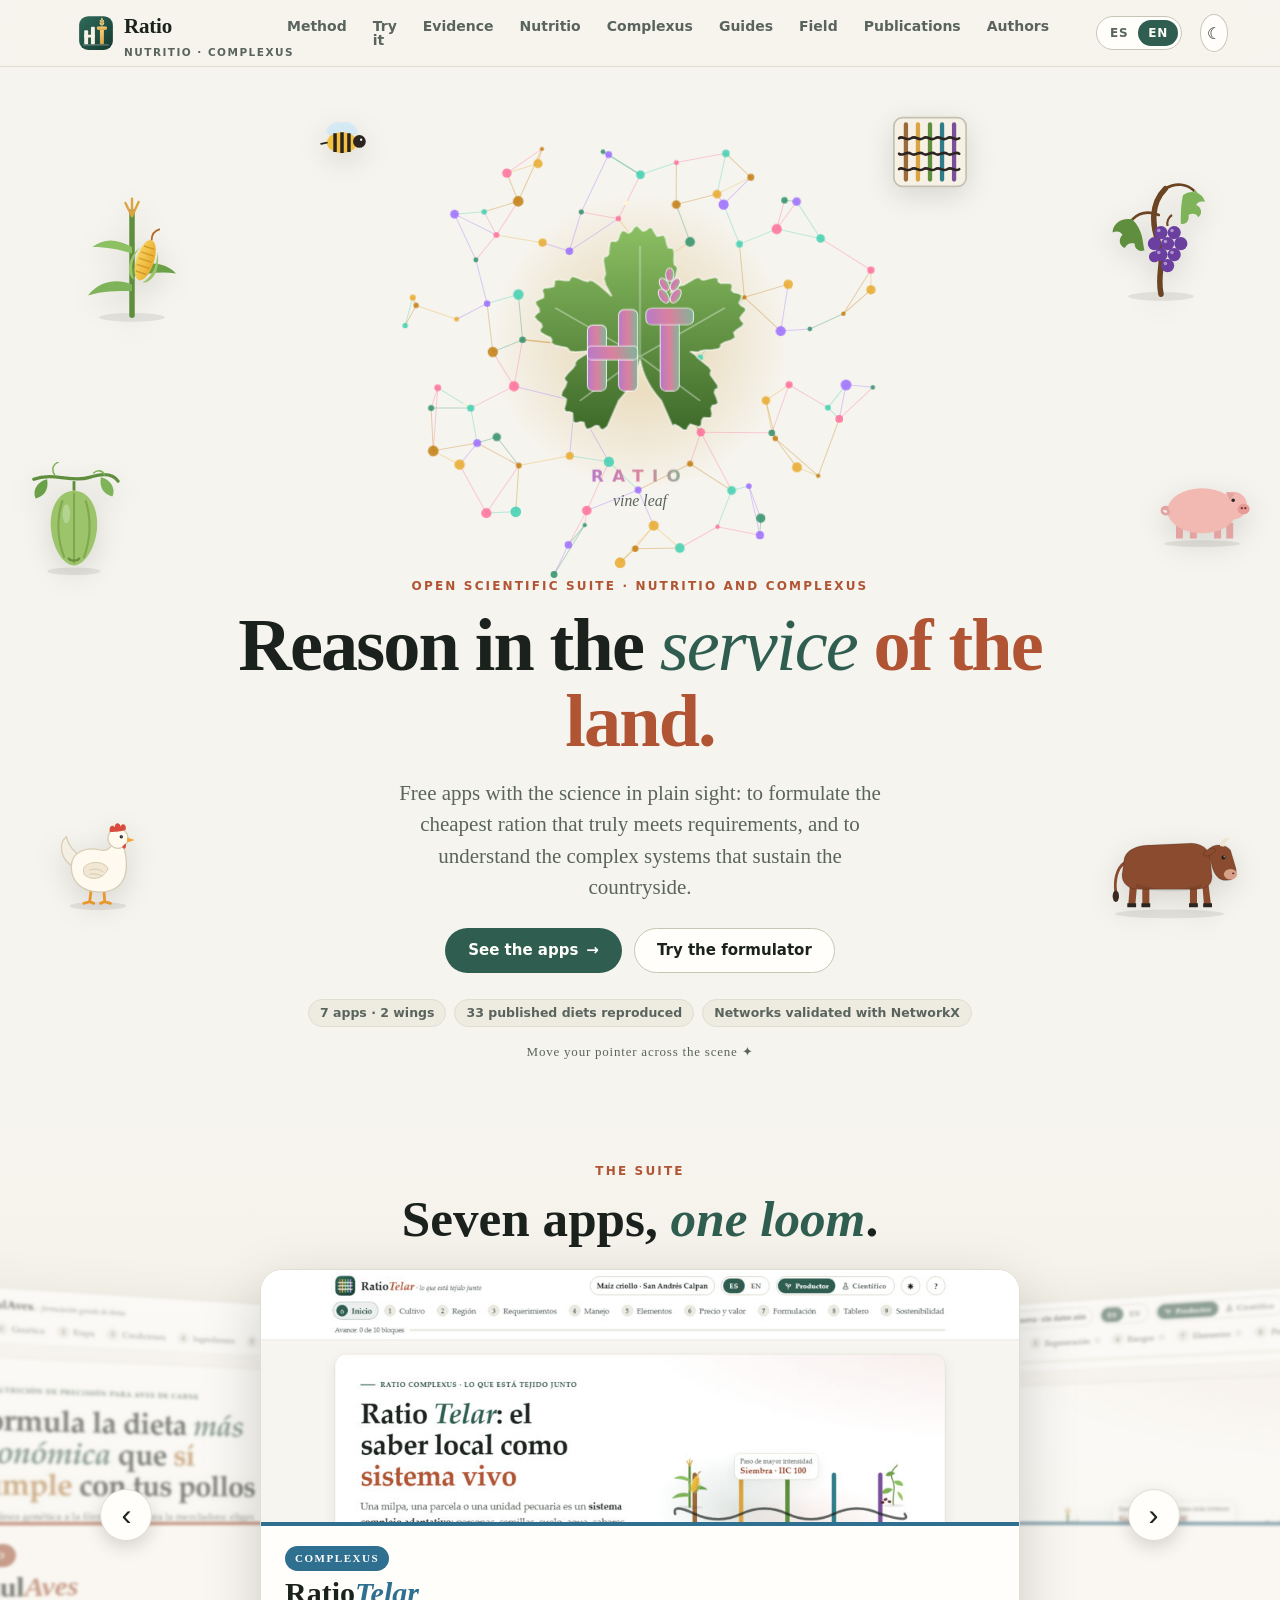
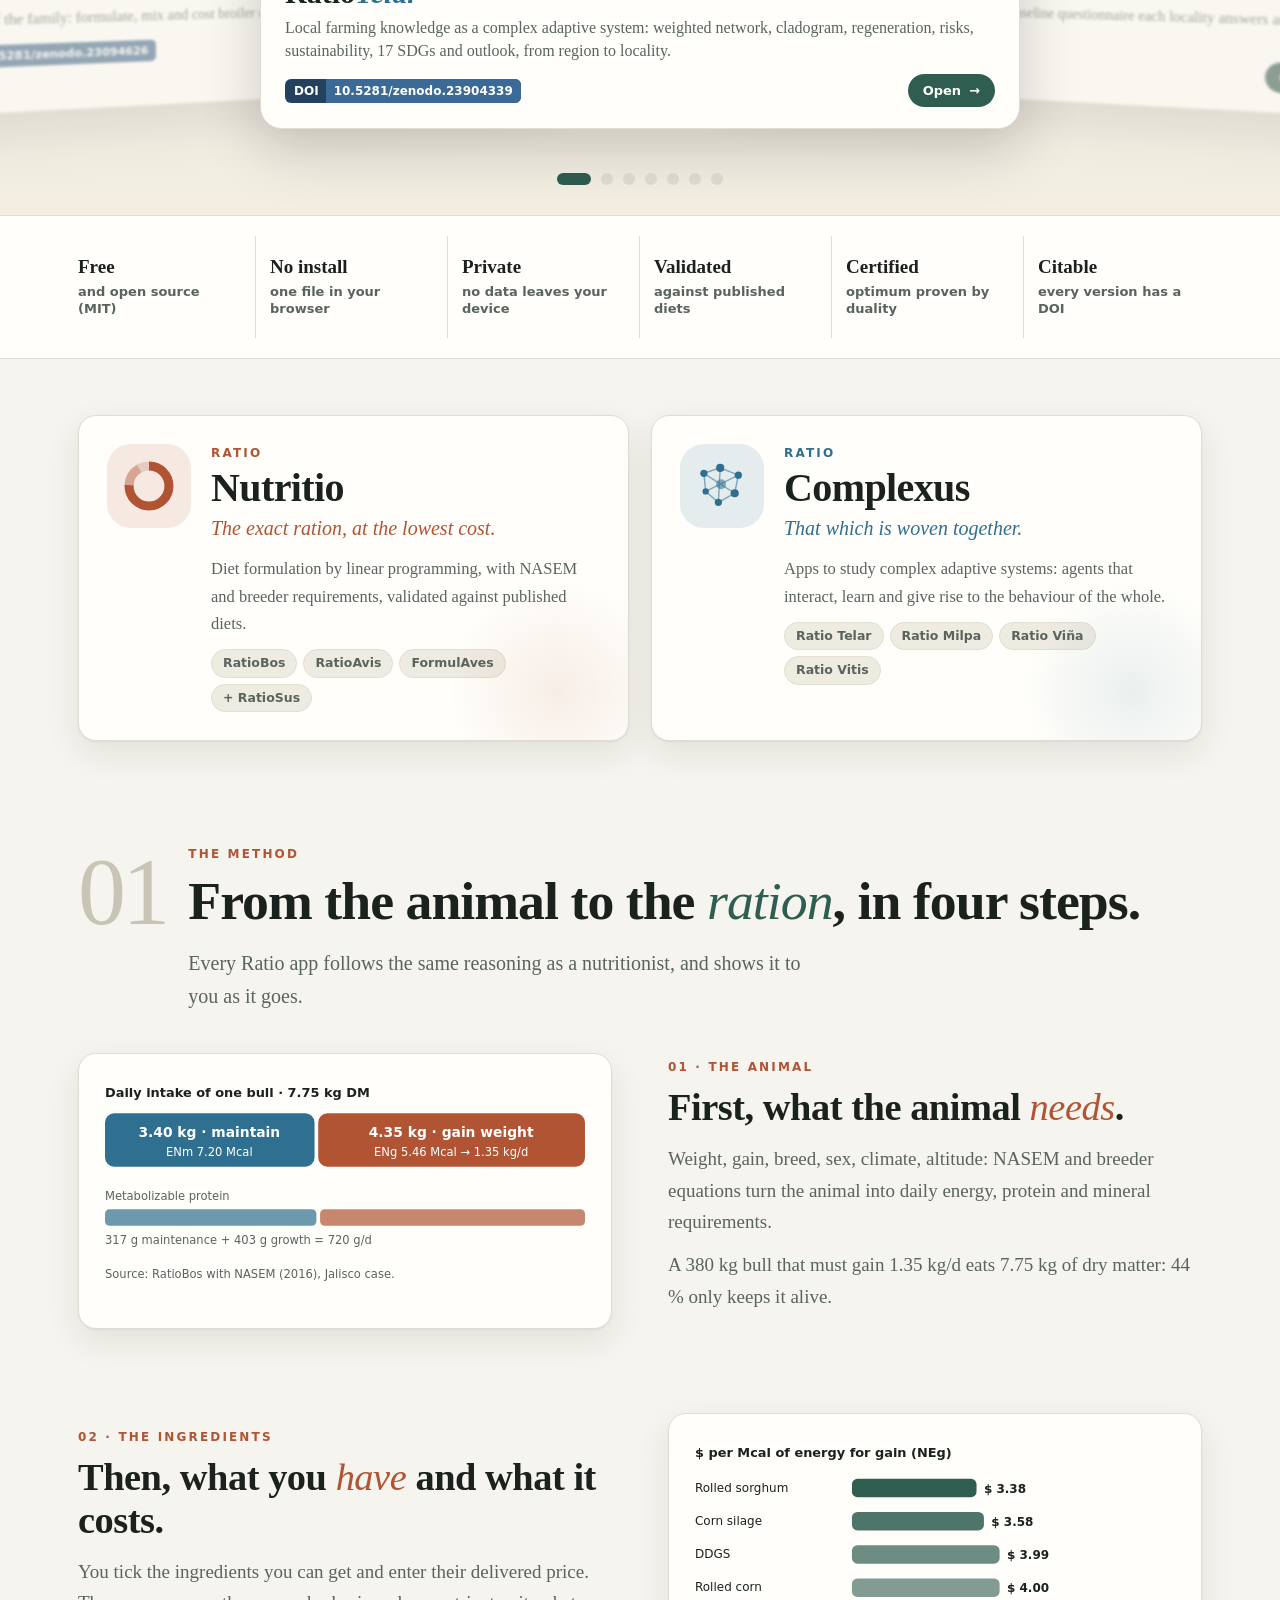
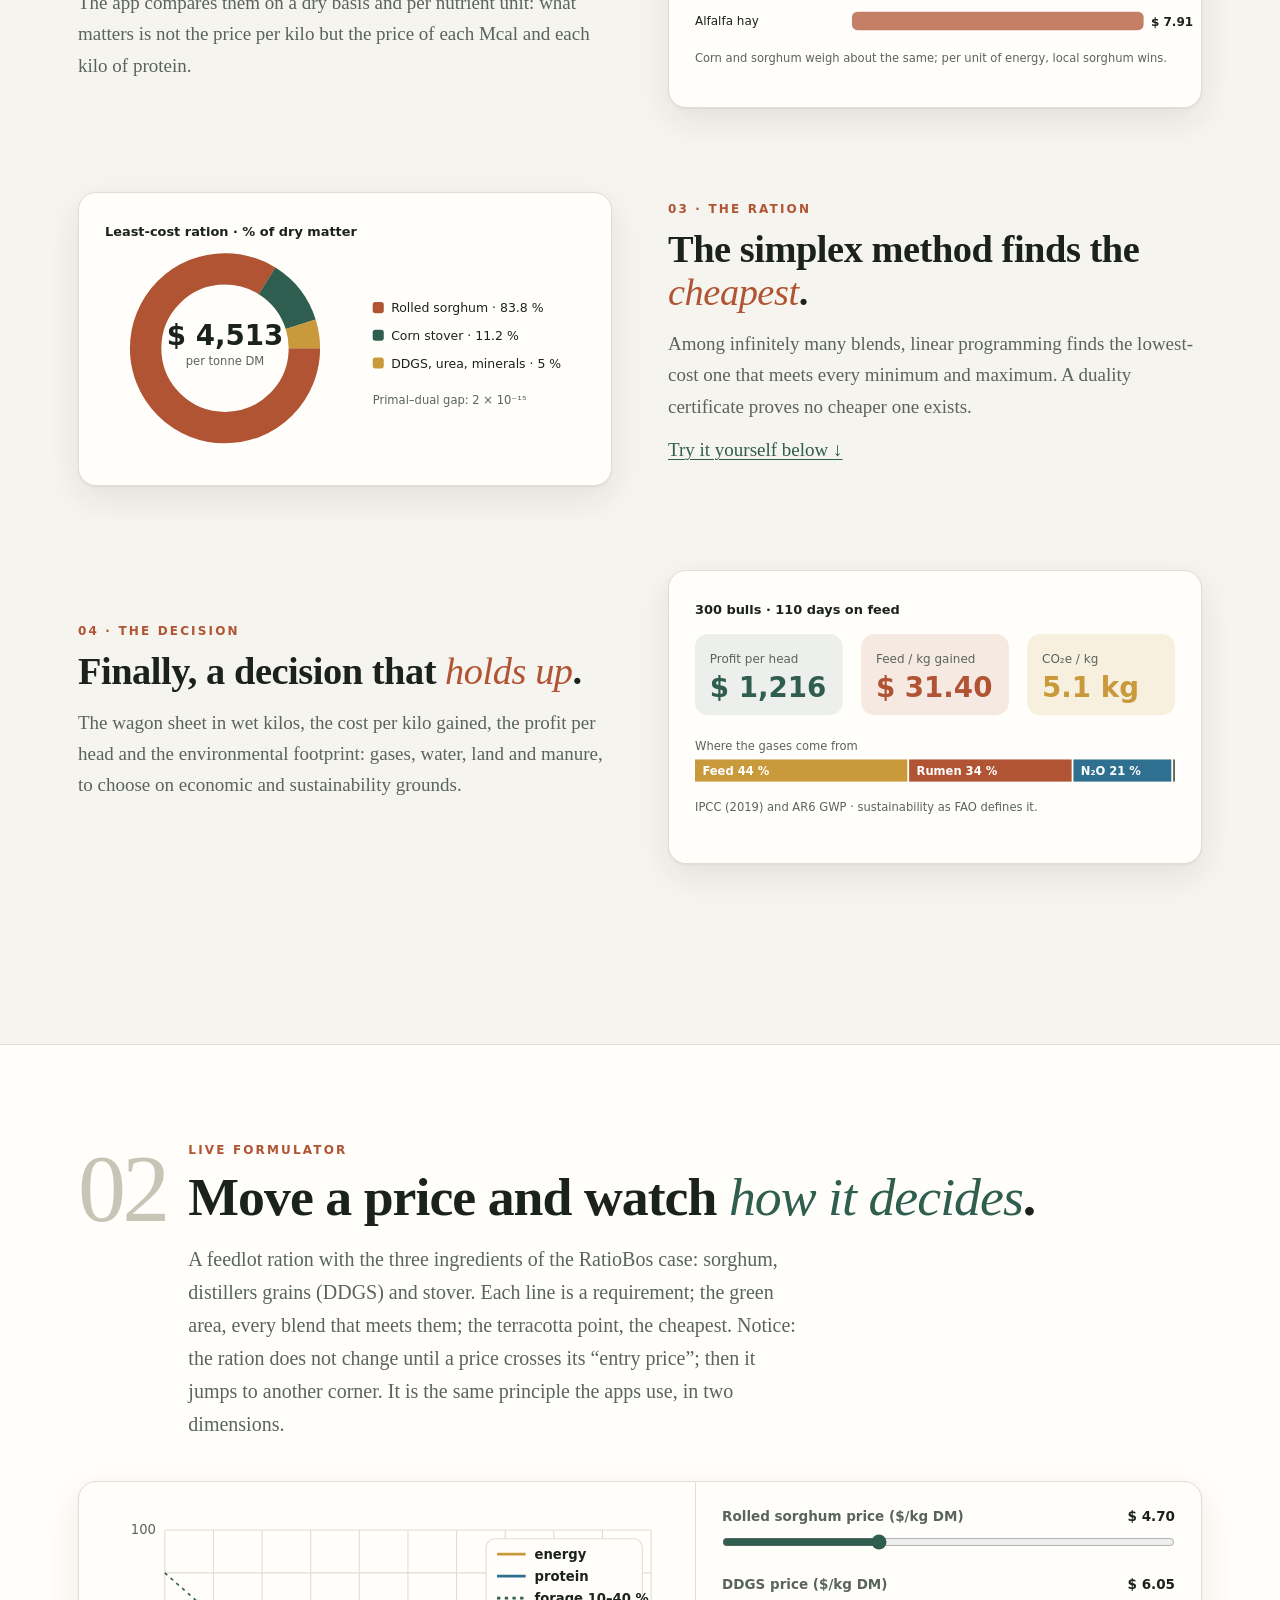
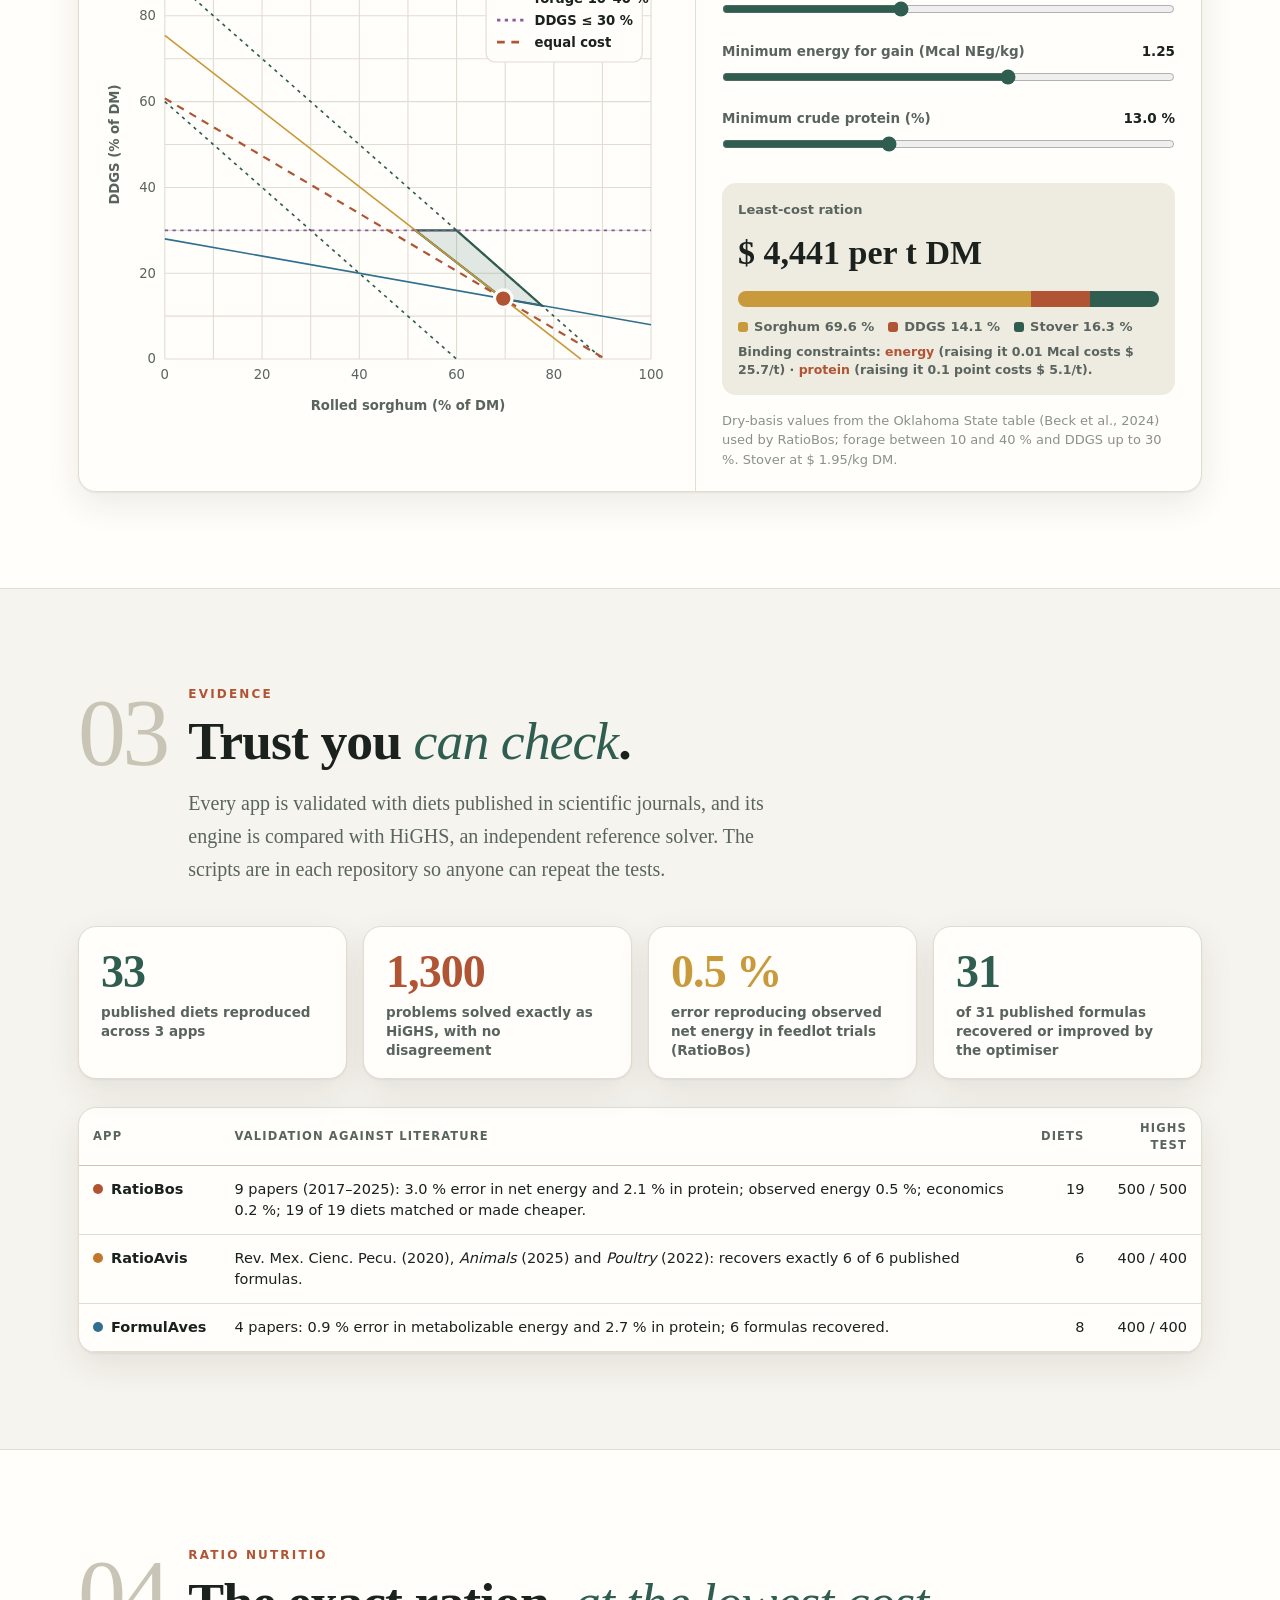
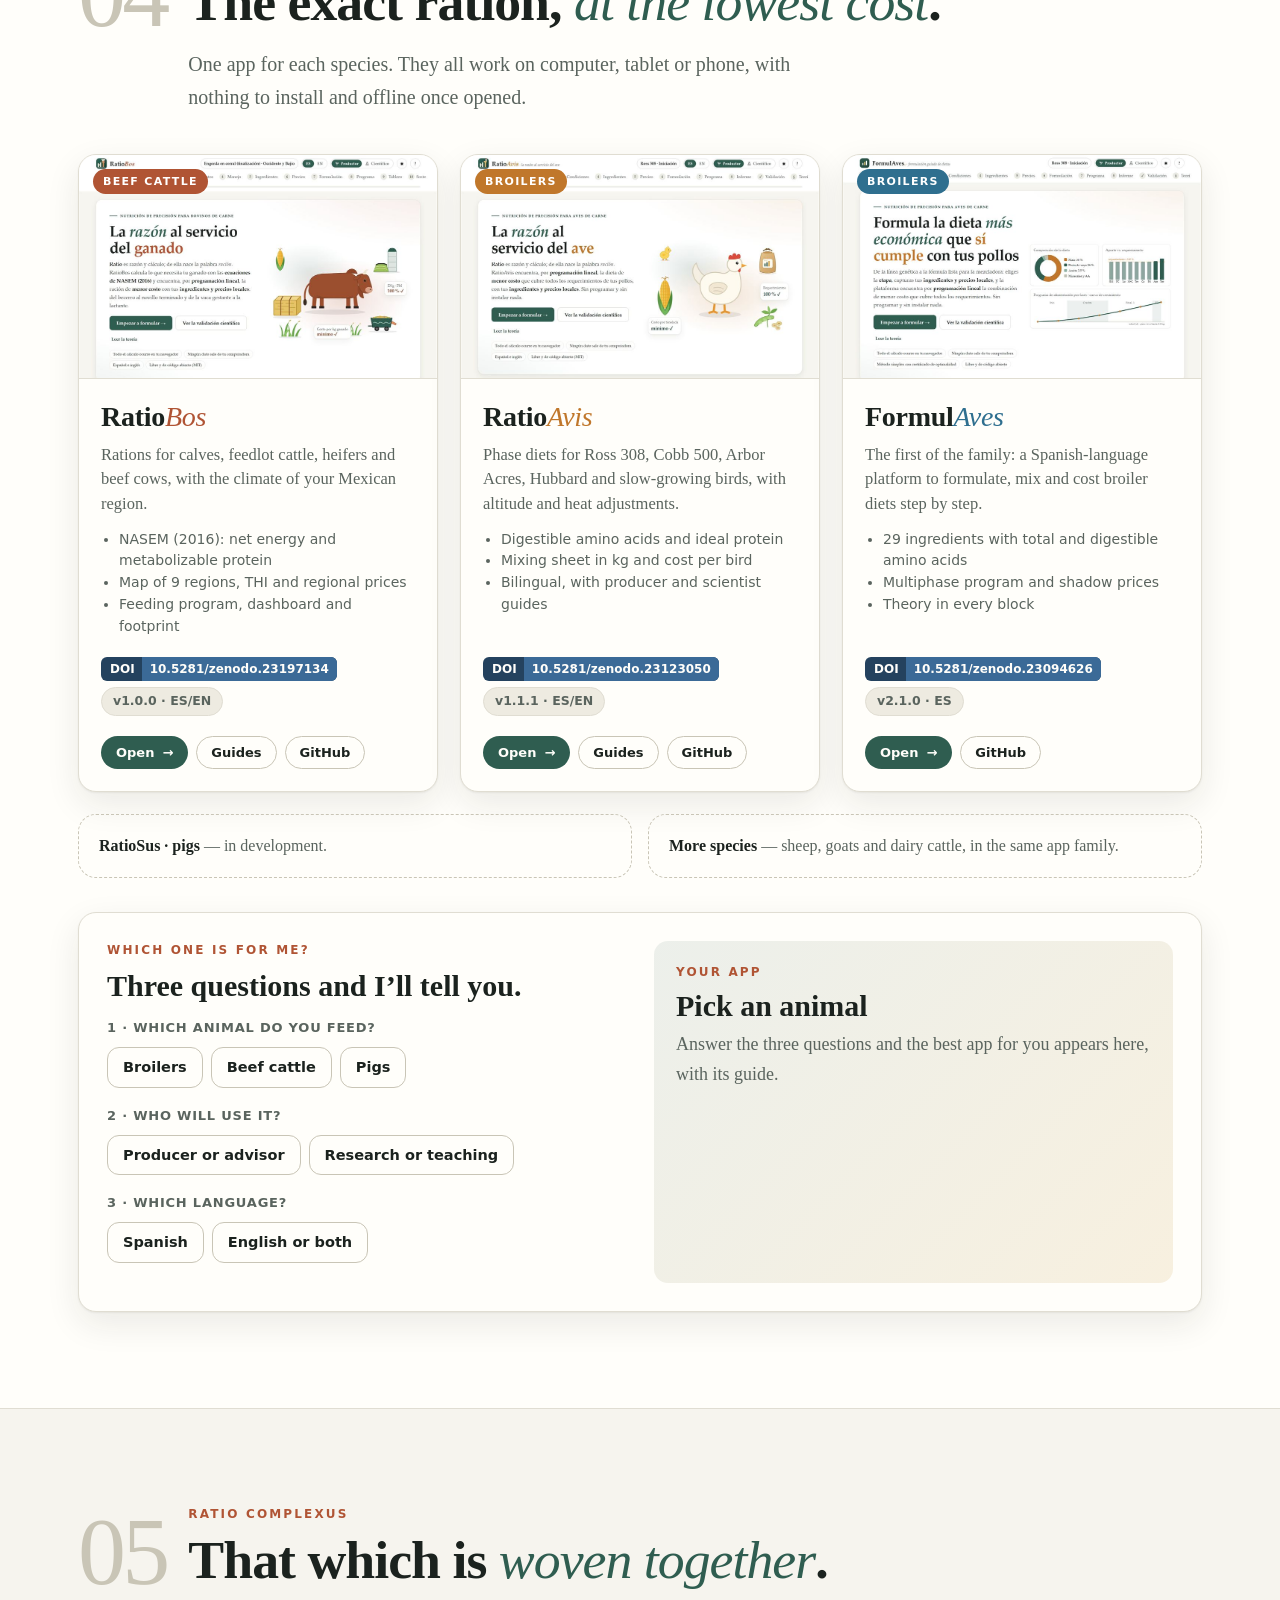
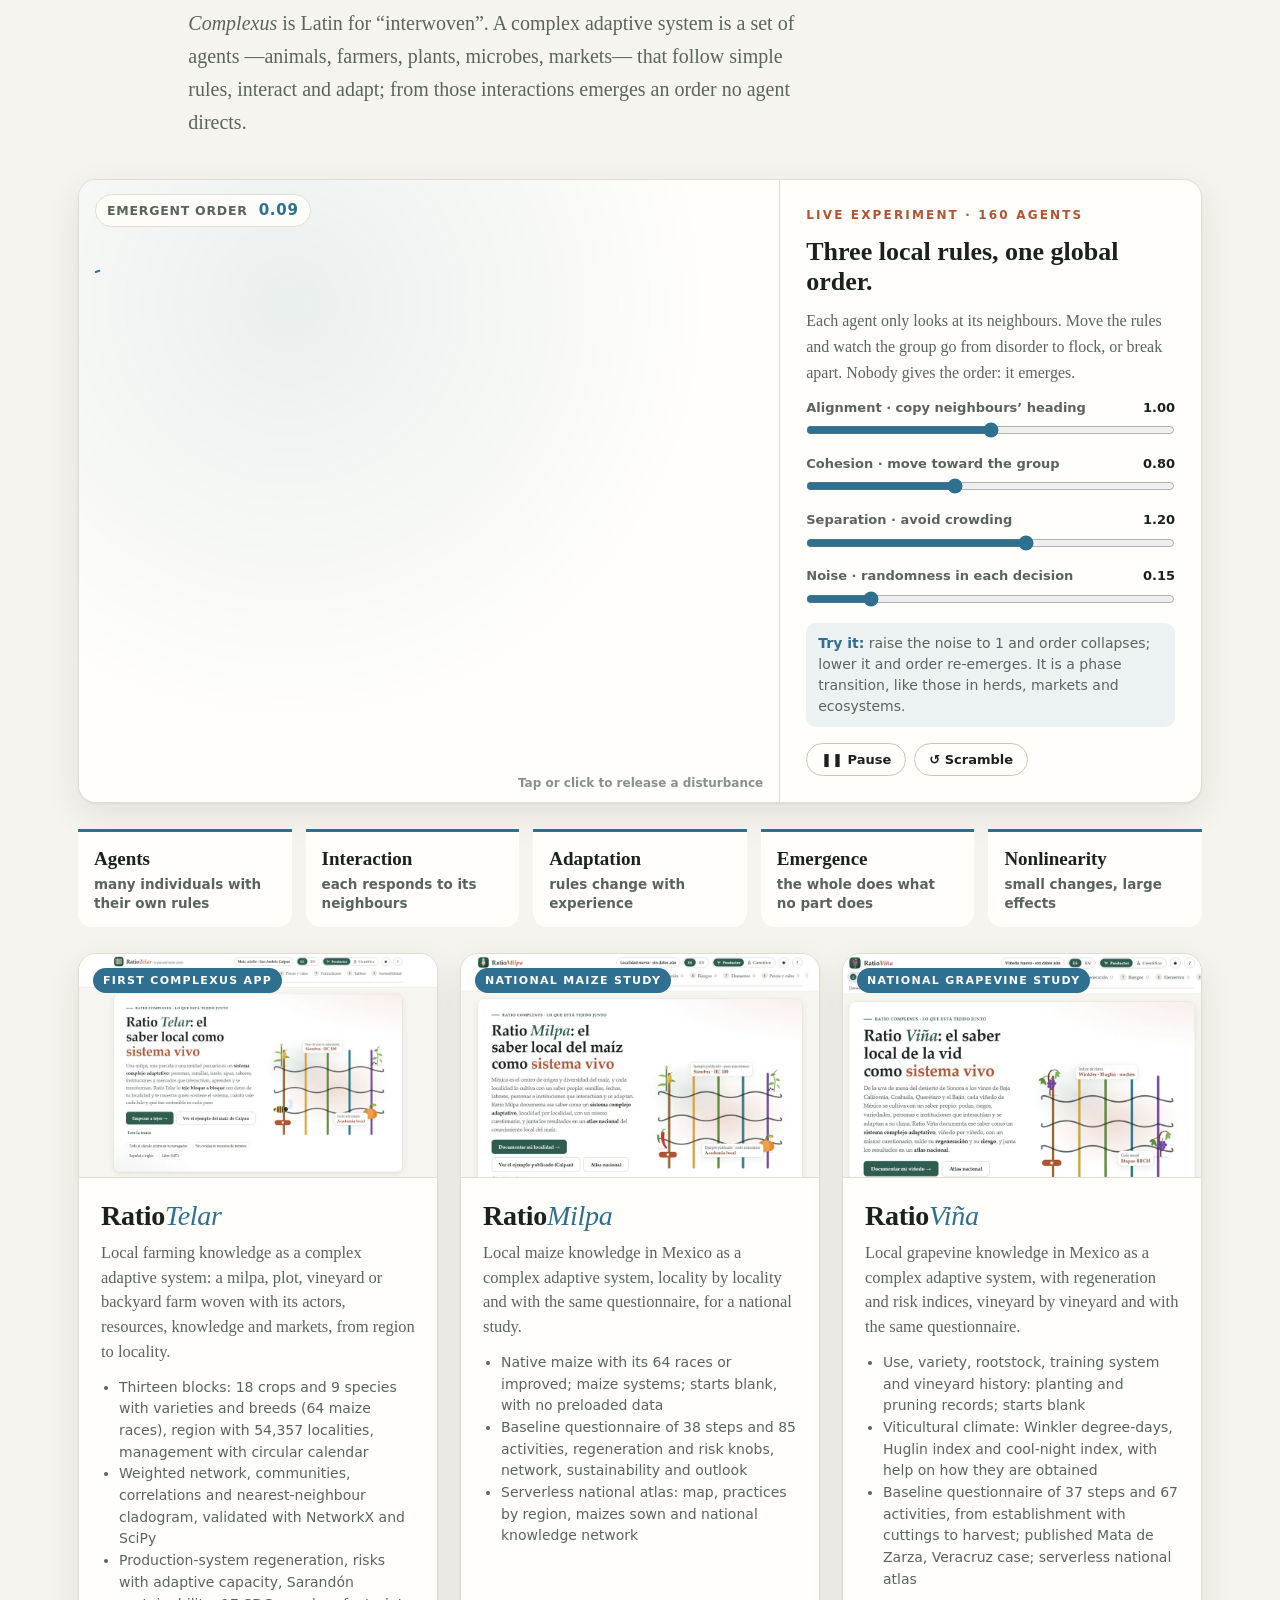
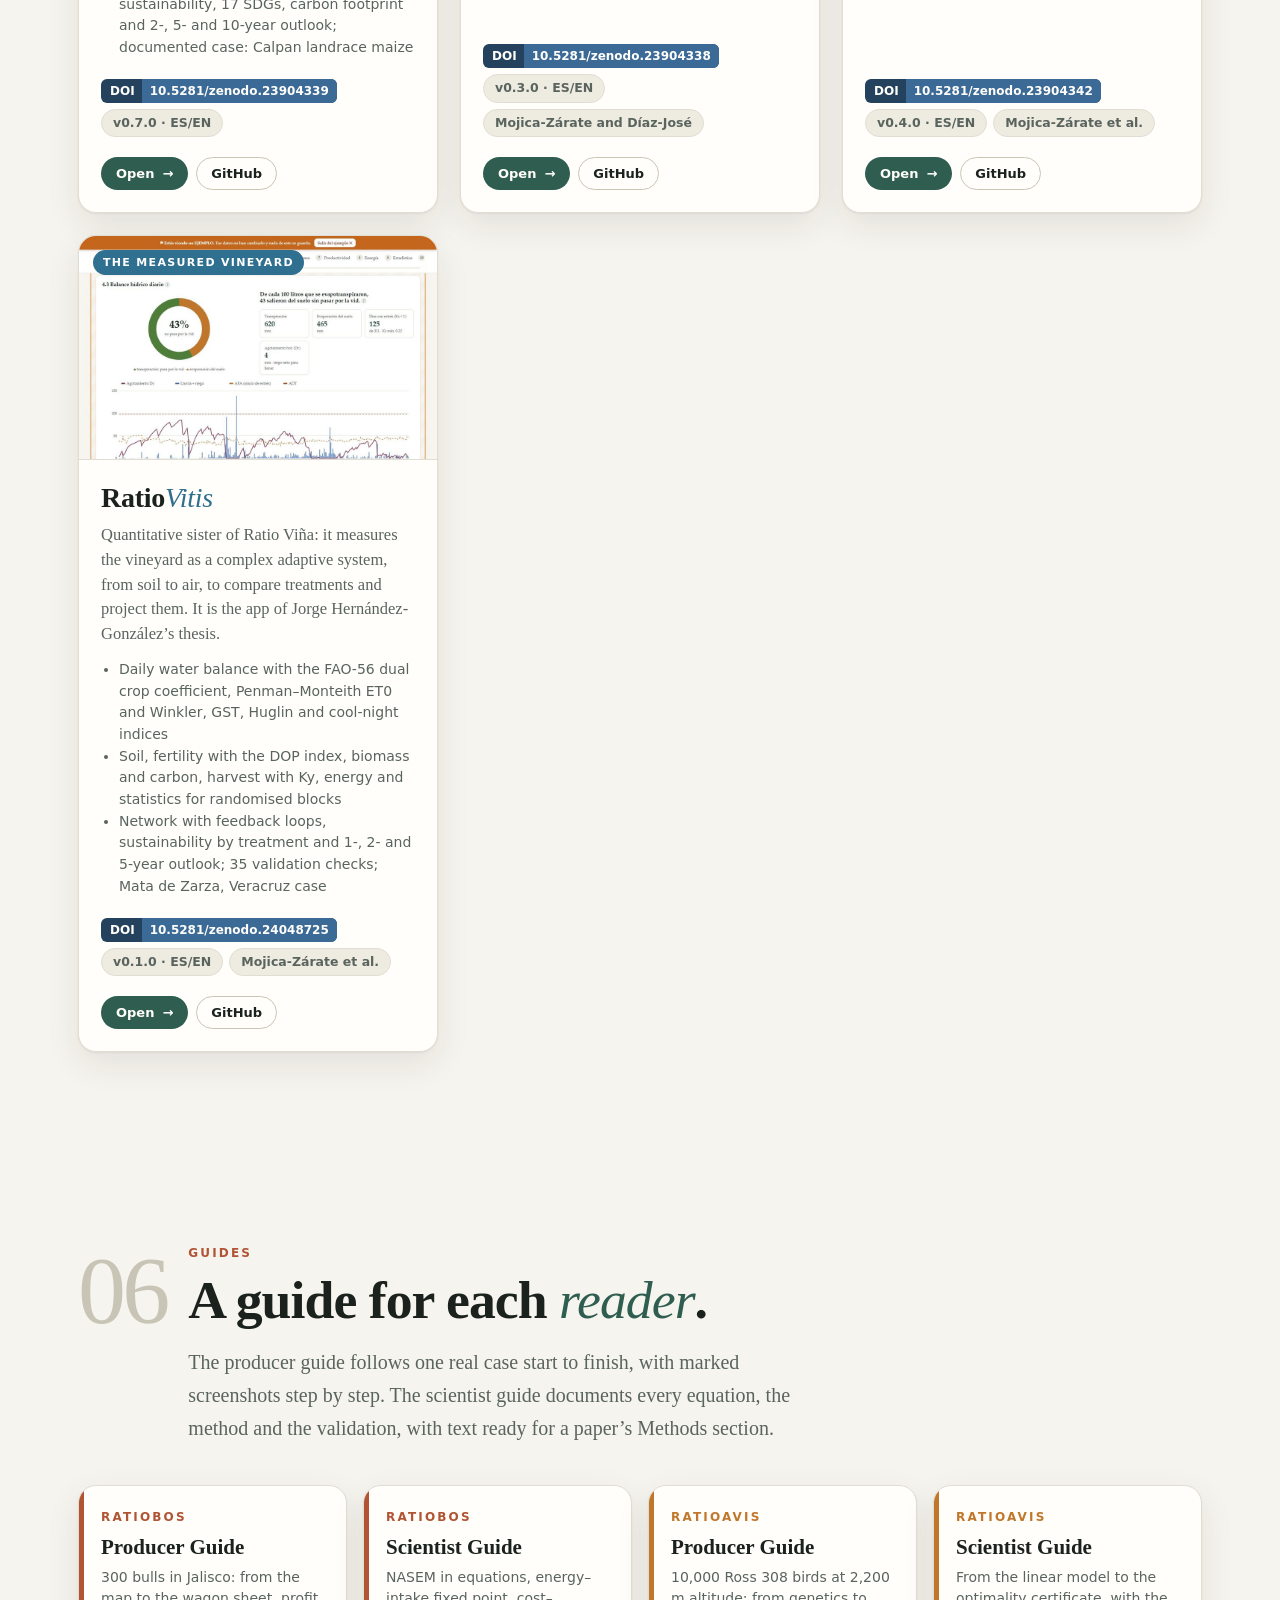
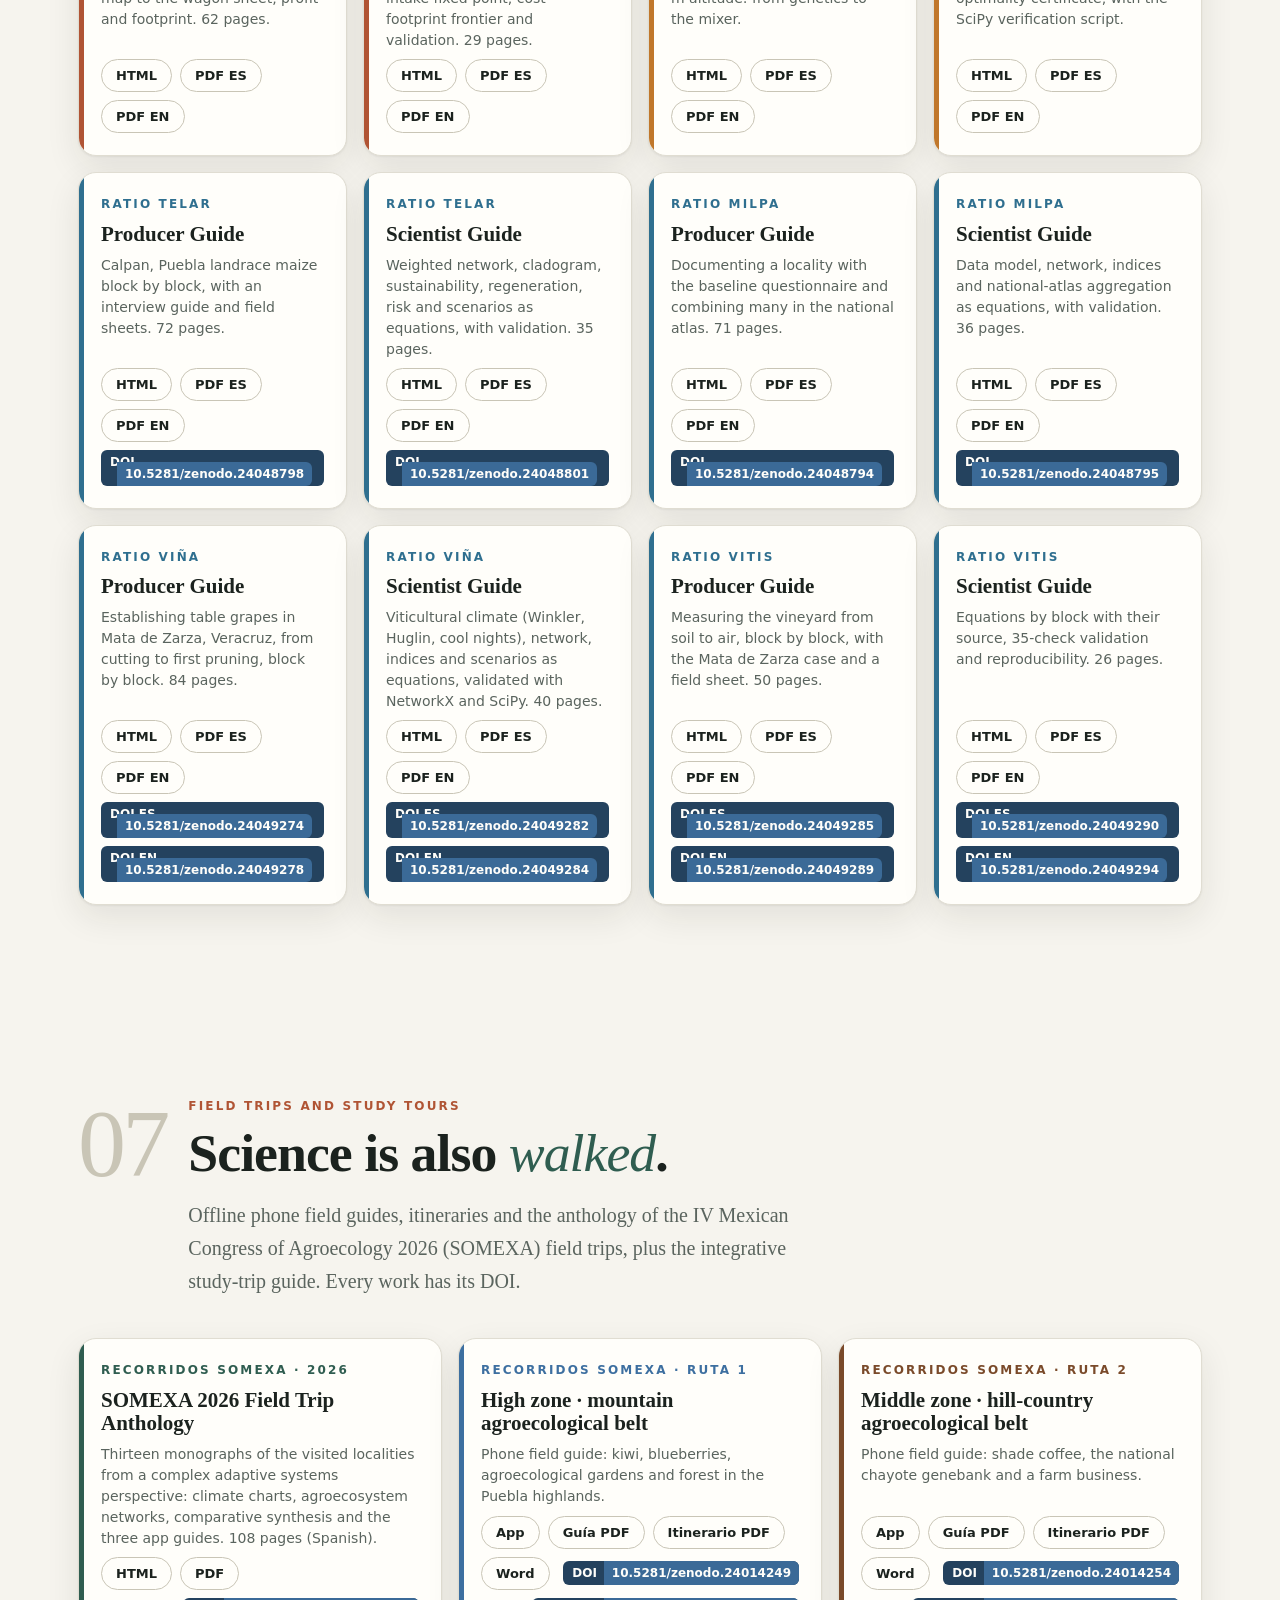
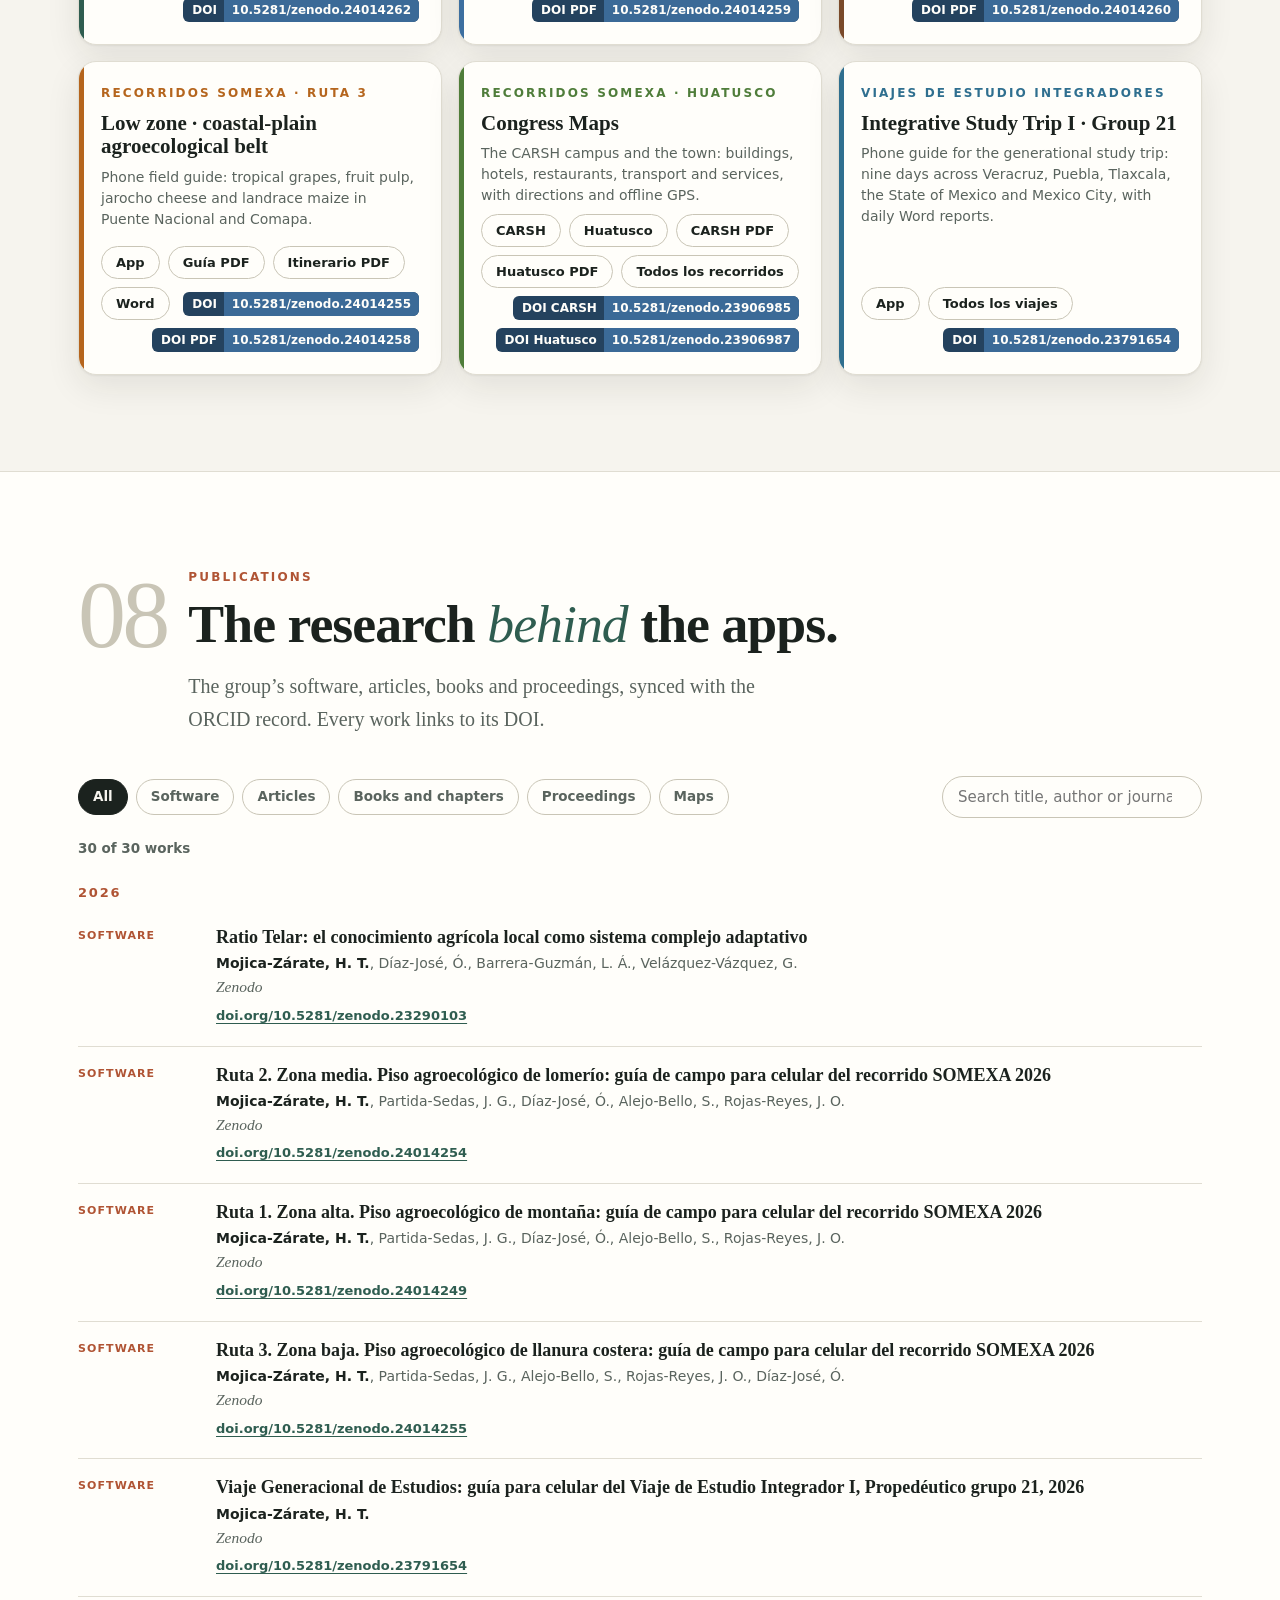
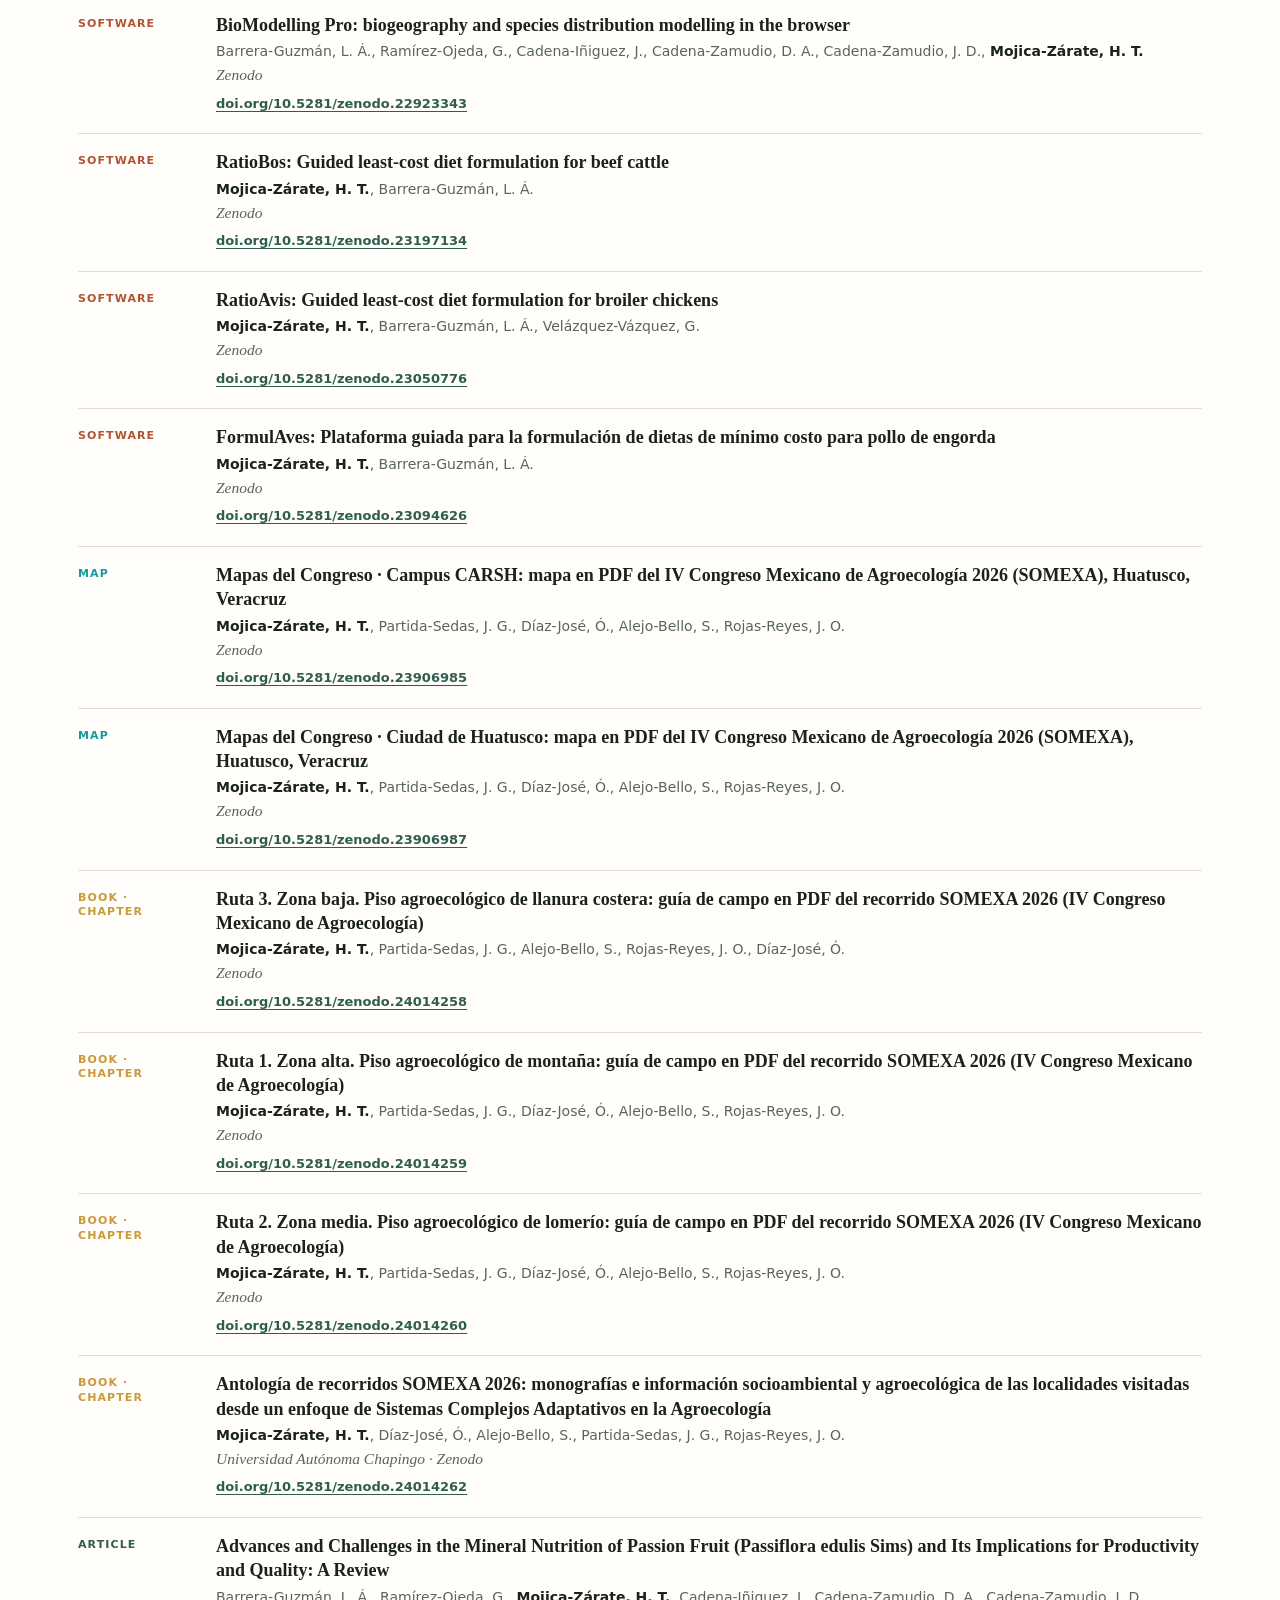
==== commit 466af69b: "Instructivos separados por idioma en Zenodo: un DOI para el español y otro para el inglés, cada PDF " ====
--- a/index.html
+++ b/index.html
@@ -1035,10 +1035,10 @@
       <div class="manual card rev" style="--c:var(--fav)"><div class="eyebrow" style="color:var(--fav)">Ratio Telar</div><h4 lang="es">Instructivo del Científico</h4><h4 lang="en">Scientist Guide</h4><p lang="es">Red ponderada, cladograma, sostenibilidad, regeneración, riesgo y escenarios en ecuaciones, con validación. 35 páginas.</p><p lang="en">Weighted network, cladogram, sustainability, regeneration, risk and scenarios as equations, with validation. 35 pages.</p><div class="acc"><a class="btn ghost sm" href="https://hectortecumshe-ai.github.io/RatioTelar/instructivo-cientifico.html">HTML</a><a class="btn ghost sm" href="https://hectortecumshe-ai.github.io/RatioTelar/instructivo/RatioTelar-Instructivo-Cientifico.pdf">PDF ES</a><a class="btn ghost sm" href="https://hectortecumshe-ai.github.io/RatioTelar/instructivo/RatioTelar-Scientist-Guide.pdf">PDF EN</a><a class="doi" href="https://doi.org/10.5281/zenodo.24048801">DOI<b>10.5281/zenodo.24048801</b></a></div></div>
       <div class="manual card rev" style="--c:var(--fav)"><div class="eyebrow" style="color:var(--fav)">Ratio Milpa</div><h4 lang="es">Instructivo del Productor</h4><h4 lang="en">Producer Guide</h4><p lang="es">Documentar una localidad con el cuestionario base y juntar muchas en el atlas nacional. 71 páginas.</p><p lang="en">Documenting a locality with the baseline questionnaire and combining many in the national atlas. 71 pages.</p><div class="acc"><a class="btn ghost sm" href="https://hectortecumshe-ai.github.io/RatioMilpa/instructivo-productor.html">HTML</a><a class="btn ghost sm" href="https://hectortecumshe-ai.github.io/RatioMilpa/instructivo/RatioMilpa-Instructivo-Productor.pdf">PDF ES</a><a class="btn ghost sm" href="https://hectortecumshe-ai.github.io/RatioMilpa/instructivo/RatioMilpa-Producer-Guide.pdf">PDF EN</a><a class="doi" href="https://doi.org/10.5281/zenodo.24048794">DOI<b>10.5281/zenodo.24048794</b></a></div></div>
       <div class="manual card rev" style="--c:var(--fav)"><div class="eyebrow" style="color:var(--fav)">Ratio Milpa</div><h4 lang="es">Instructivo del Científico</h4><h4 lang="en">Scientist Guide</h4><p lang="es">Modelo de datos, red, índices y la agregación del atlas nacional en ecuaciones, con validación. 36 páginas.</p><p lang="en">Data model, network, indices and national-atlas aggregation as equations, with validation. 36 pages.</p><div class="acc"><a class="btn ghost sm" href="https://hectortecumshe-ai.github.io/RatioMilpa/instructivo-cientifico.html">HTML</a><a class="btn ghost sm" href="https://hectortecumshe-ai.github.io/RatioMilpa/instructivo/RatioMilpa-Instructivo-Cientifico.pdf">PDF ES</a><a class="btn ghost sm" href="https://hectortecumshe-ai.github.io/RatioMilpa/instructivo/RatioMilpa-Scientist-Guide.pdf">PDF EN</a><a class="doi" href="https://doi.org/10.5281/zenodo.24048795">DOI<b>10.5281/zenodo.24048795</b></a></div></div>
-      <div class="manual card rev" style="--c:var(--fav)"><div class="eyebrow" style="color:var(--fav)">Ratio Viña</div><h4 lang="es">Instructivo del Productor</h4><h4 lang="en">Producer Guide</h4><p lang="es">El establecimiento de uva de mesa en Mata de Zarza, Veracruz, del esqueje a la primera poda, bloque por bloque. 84 páginas.</p><p lang="en">Establishing table grapes in Mata de Zarza, Veracruz, from cutting to first pruning, block by block. 84 pages.</p><div class="acc"><a class="btn ghost sm" href="https://hectortecumshe-ai.github.io/RatioVina/instructivo-productor.html">HTML</a><a class="btn ghost sm" href="https://hectortecumshe-ai.github.io/RatioVina/instructivo/RatioVina-Instructivo-Productor.pdf">PDF ES</a><a class="btn ghost sm" href="https://hectortecumshe-ai.github.io/RatioVina/instructivo/RatioVina-Producer-Guide.pdf">PDF EN</a><a class="doi" href="https://doi.org/10.5281/zenodo.24048802">DOI<b>10.5281/zenodo.24048802</b></a></div></div>
-      <div class="manual card rev" style="--c:var(--fav)"><div class="eyebrow" style="color:var(--fav)">Ratio Viña</div><h4 lang="es">Instructivo del Científico</h4><h4 lang="en">Scientist Guide</h4><p lang="es">Clima vitícola (Winkler, Huglin, frescor nocturno), red, índices y escenarios en ecuaciones, validados con NetworkX y SciPy. 40 páginas.</p><p lang="en">Viticultural climate (Winkler, Huglin, cool nights), network, indices and scenarios as equations, validated with NetworkX and SciPy. 40 pages.</p><div class="acc"><a class="btn ghost sm" href="https://hectortecumshe-ai.github.io/RatioVina/instructivo-cientifico.html">HTML</a><a class="btn ghost sm" href="https://hectortecumshe-ai.github.io/RatioVina/instructivo/RatioVina-Instructivo-Cientifico.pdf">PDF ES</a><a class="btn ghost sm" href="https://hectortecumshe-ai.github.io/RatioVina/instructivo/RatioVina-Scientist-Guide.pdf">PDF EN</a><a class="doi" href="https://doi.org/10.5281/zenodo.24048803">DOI<b>10.5281/zenodo.24048803</b></a></div></div>
-      <div class="manual card rev" style="--c:var(--fav)"><div class="eyebrow" style="color:var(--fav)">Ratio Vitis</div><h4 lang="es">Instructivo del Productor</h4><h4 lang="en">Producer Guide</h4><p lang="es">Medir el viñedo del suelo al aire, bloque por bloque, con el caso de Mata de Zarza y una hoja de campo. 50 páginas.</p><p lang="en">Measuring the vineyard from soil to air, block by block, with the Mata de Zarza case and a field sheet. 50 pages.</p><div class="acc"><a class="btn ghost sm" href="https://hectortecumshe-ai.github.io/RatioVitis/instructivo-productor.html">HTML</a><a class="btn ghost sm" href="https://hectortecumshe-ai.github.io/RatioVitis/instructivo/RatioVitis-Instructivo-Productor.pdf">PDF ES</a><a class="btn ghost sm" href="https://hectortecumshe-ai.github.io/RatioVitis/instructivo/RatioVitis-Producer-Guide.pdf">PDF EN</a><a class="doi" href="https://doi.org/10.5281/zenodo.24048804">DOI<b>10.5281/zenodo.24048804</b></a></div></div>
-      <div class="manual card rev" style="--c:var(--fav)"><div class="eyebrow" style="color:var(--fav)">Ratio Vitis</div><h4 lang="es">Instructivo del Científico</h4><h4 lang="en">Scientist Guide</h4><p lang="es">Ecuaciones por bloque con su fuente, validación de 35 comprobaciones y reproducibilidad. 26 páginas.</p><p lang="en">Equations by block with their source, 35-check validation and reproducibility. 26 pages.</p><div class="acc"><a class="btn ghost sm" href="https://hectortecumshe-ai.github.io/RatioVitis/instructivo-cientifico.html">HTML</a><a class="btn ghost sm" href="https://hectortecumshe-ai.github.io/RatioVitis/instructivo/RatioVitis-Instructivo-Cientifico.pdf">PDF ES</a><a class="btn ghost sm" href="https://hectortecumshe-ai.github.io/RatioVitis/instructivo/RatioVitis-Scientist-Guide.pdf">PDF EN</a><a class="doi" href="https://doi.org/10.5281/zenodo.24048805">DOI<b>10.5281/zenodo.24048805</b></a></div></div>
+      <div class="manual card rev" style="--c:var(--fav)"><div class="eyebrow" style="color:var(--fav)">Ratio Viña</div><h4 lang="es">Instructivo del Productor</h4><h4 lang="en">Producer Guide</h4><p lang="es">El establecimiento de uva de mesa en Mata de Zarza, Veracruz, del esqueje a la primera poda, bloque por bloque. 84 páginas.</p><p lang="en">Establishing table grapes in Mata de Zarza, Veracruz, from cutting to first pruning, block by block. 84 pages.</p><div class="acc"><a class="btn ghost sm" href="https://hectortecumshe-ai.github.io/RatioVina/instructivo-productor.html">HTML</a><a class="btn ghost sm" href="https://hectortecumshe-ai.github.io/RatioVina/instructivo/RatioVina-Instructivo-Productor.pdf">PDF ES</a><a class="btn ghost sm" href="https://hectortecumshe-ai.github.io/RatioVina/instructivo/RatioVina-Producer-Guide.pdf">PDF EN</a><a class="doi" href="https://doi.org/10.5281/zenodo.24049274">DOI ES<b>10.5281/zenodo.24049274</b></a><a class="doi" href="https://doi.org/10.5281/zenodo.24049278">DOI EN<b>10.5281/zenodo.24049278</b></a></div></div>
+      <div class="manual card rev" style="--c:var(--fav)"><div class="eyebrow" style="color:var(--fav)">Ratio Viña</div><h4 lang="es">Instructivo del Científico</h4><h4 lang="en">Scientist Guide</h4><p lang="es">Clima vitícola (Winkler, Huglin, frescor nocturno), red, índices y escenarios en ecuaciones, validados con NetworkX y SciPy. 40 páginas.</p><p lang="en">Viticultural climate (Winkler, Huglin, cool nights), network, indices and scenarios as equations, validated with NetworkX and SciPy. 40 pages.</p><div class="acc"><a class="btn ghost sm" href="https://hectortecumshe-ai.github.io/RatioVina/instructivo-cientifico.html">HTML</a><a class="btn ghost sm" href="https://hectortecumshe-ai.github.io/RatioVina/instructivo/RatioVina-Instructivo-Cientifico.pdf">PDF ES</a><a class="btn ghost sm" href="https://hectortecumshe-ai.github.io/RatioVina/instructivo/RatioVina-Scientist-Guide.pdf">PDF EN</a><a class="doi" href="https://doi.org/10.5281/zenodo.24049282">DOI ES<b>10.5281/zenodo.24049282</b></a><a class="doi" href="https://doi.org/10.5281/zenodo.24049284">DOI EN<b>10.5281/zenodo.24049284</b></a></div></div>
+      <div class="manual card rev" style="--c:var(--fav)"><div class="eyebrow" style="color:var(--fav)">Ratio Vitis</div><h4 lang="es">Instructivo del Productor</h4><h4 lang="en">Producer Guide</h4><p lang="es">Medir el viñedo del suelo al aire, bloque por bloque, con el caso de Mata de Zarza y una hoja de campo. 50 páginas.</p><p lang="en">Measuring the vineyard from soil to air, block by block, with the Mata de Zarza case and a field sheet. 50 pages.</p><div class="acc"><a class="btn ghost sm" href="https://hectortecumshe-ai.github.io/RatioVitis/instructivo-productor.html">HTML</a><a class="btn ghost sm" href="https://hectortecumshe-ai.github.io/RatioVitis/instructivo/RatioVitis-Instructivo-Productor.pdf">PDF ES</a><a class="btn ghost sm" href="https://hectortecumshe-ai.github.io/RatioVitis/instructivo/RatioVitis-Producer-Guide.pdf">PDF EN</a><a class="doi" href="https://doi.org/10.5281/zenodo.24049285">DOI ES<b>10.5281/zenodo.24049285</b></a><a class="doi" href="https://doi.org/10.5281/zenodo.24049289">DOI EN<b>10.5281/zenodo.24049289</b></a></div></div>
+      <div class="manual card rev" style="--c:var(--fav)"><div class="eyebrow" style="color:var(--fav)">Ratio Vitis</div><h4 lang="es">Instructivo del Científico</h4><h4 lang="en">Scientist Guide</h4><p lang="es">Ecuaciones por bloque con su fuente, validación de 35 comprobaciones y reproducibilidad. 26 páginas.</p><p lang="en">Equations by block with their source, 35-check validation and reproducibility. 26 pages.</p><div class="acc"><a class="btn ghost sm" href="https://hectortecumshe-ai.github.io/RatioVitis/instructivo-cientifico.html">HTML</a><a class="btn ghost sm" href="https://hectortecumshe-ai.github.io/RatioVitis/instructivo/RatioVitis-Instructivo-Cientifico.pdf">PDF ES</a><a class="btn ghost sm" href="https://hectortecumshe-ai.github.io/RatioVitis/instructivo/RatioVitis-Scientist-Guide.pdf">PDF EN</a><a class="doi" href="https://doi.org/10.5281/zenodo.24049290">DOI ES<b>10.5281/zenodo.24049290</b></a><a class="doi" href="https://doi.org/10.5281/zenodo.24049294">DOI EN<b>10.5281/zenodo.24049294</b></a></div></div>
     </div>
   </div>
 </section>
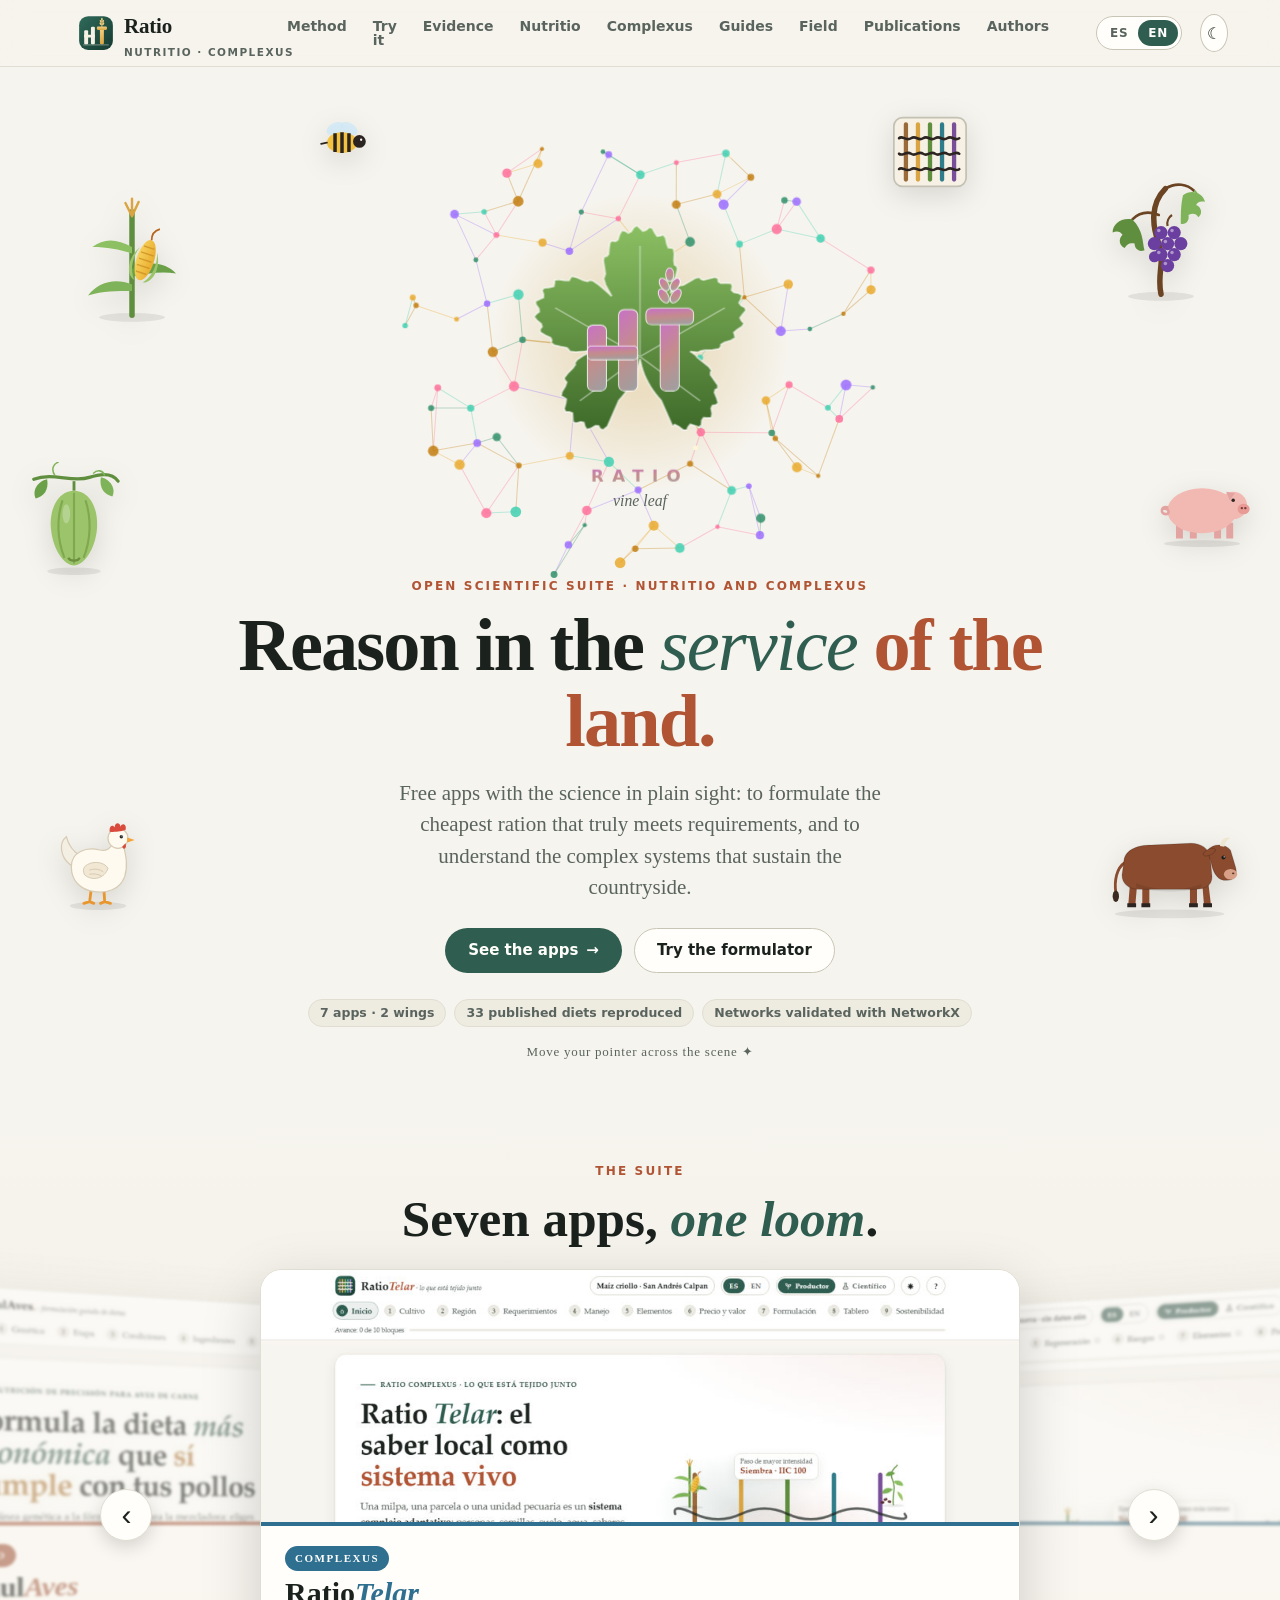
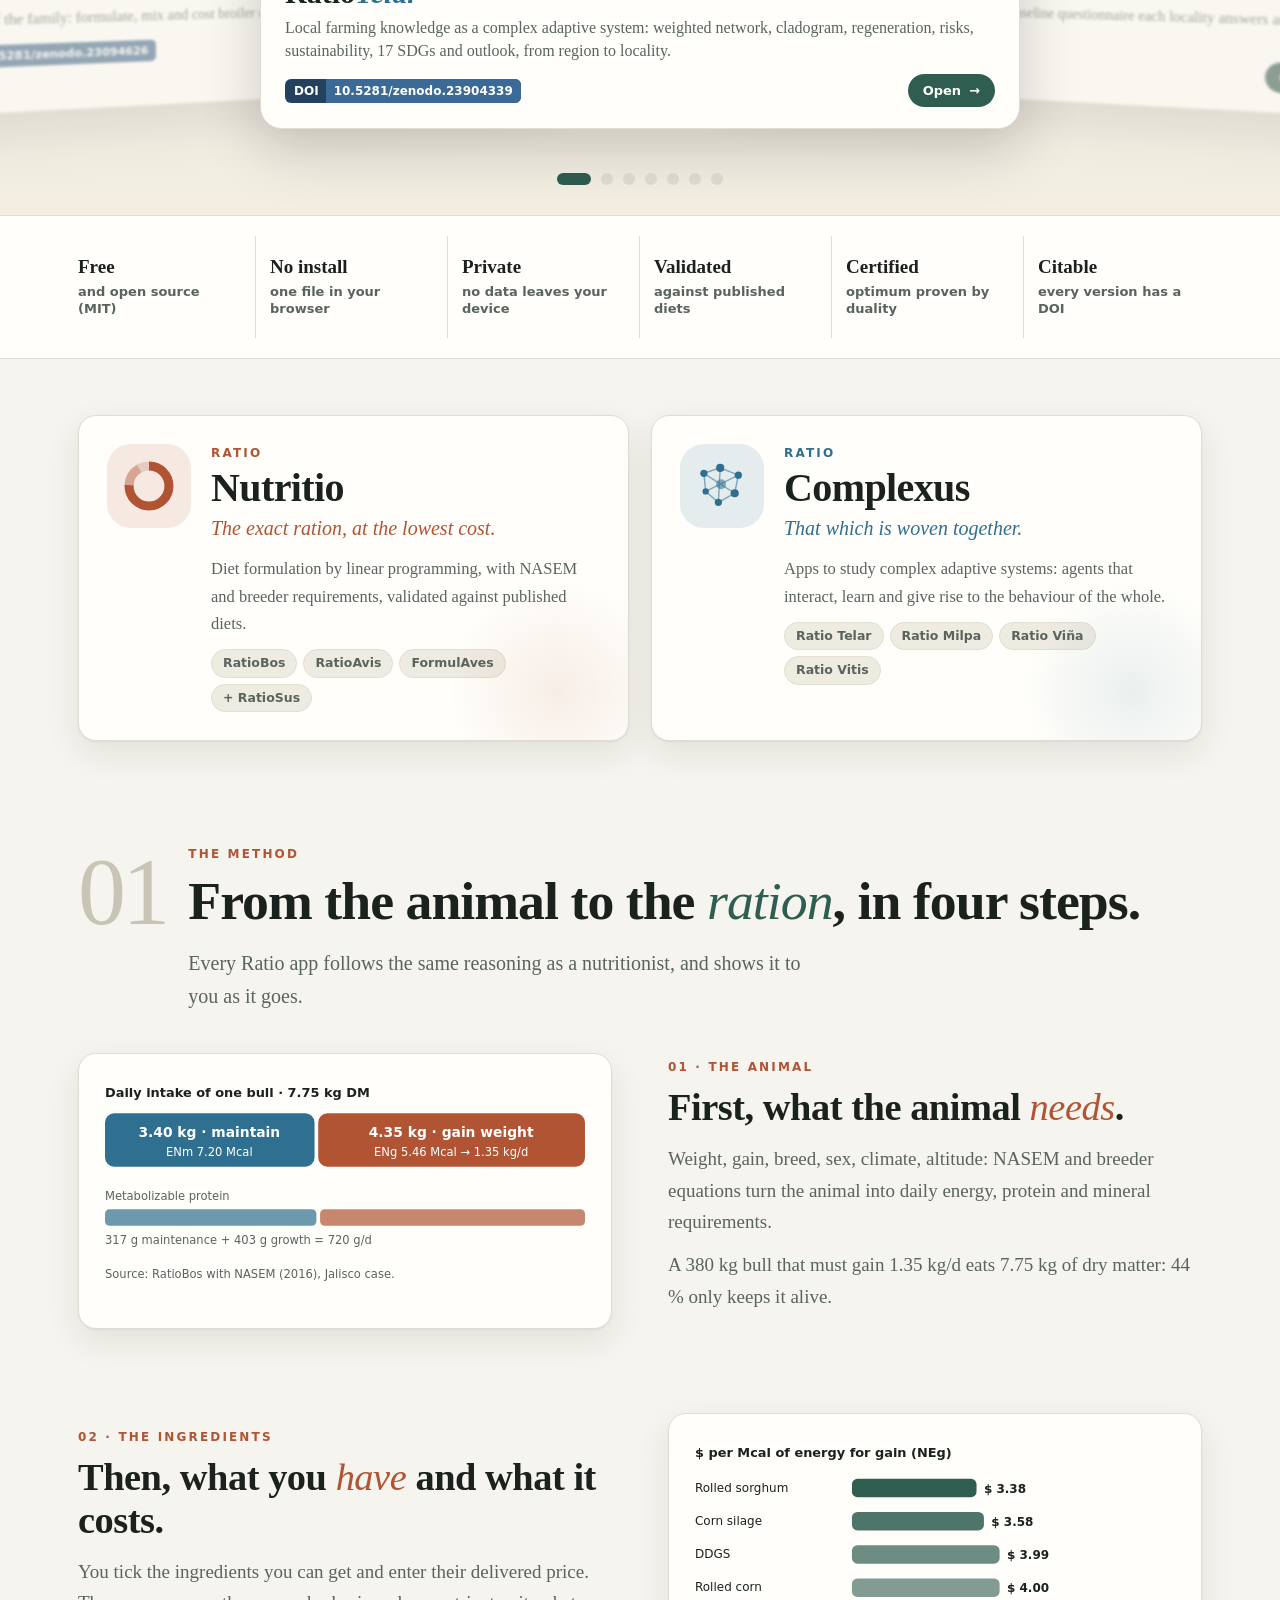
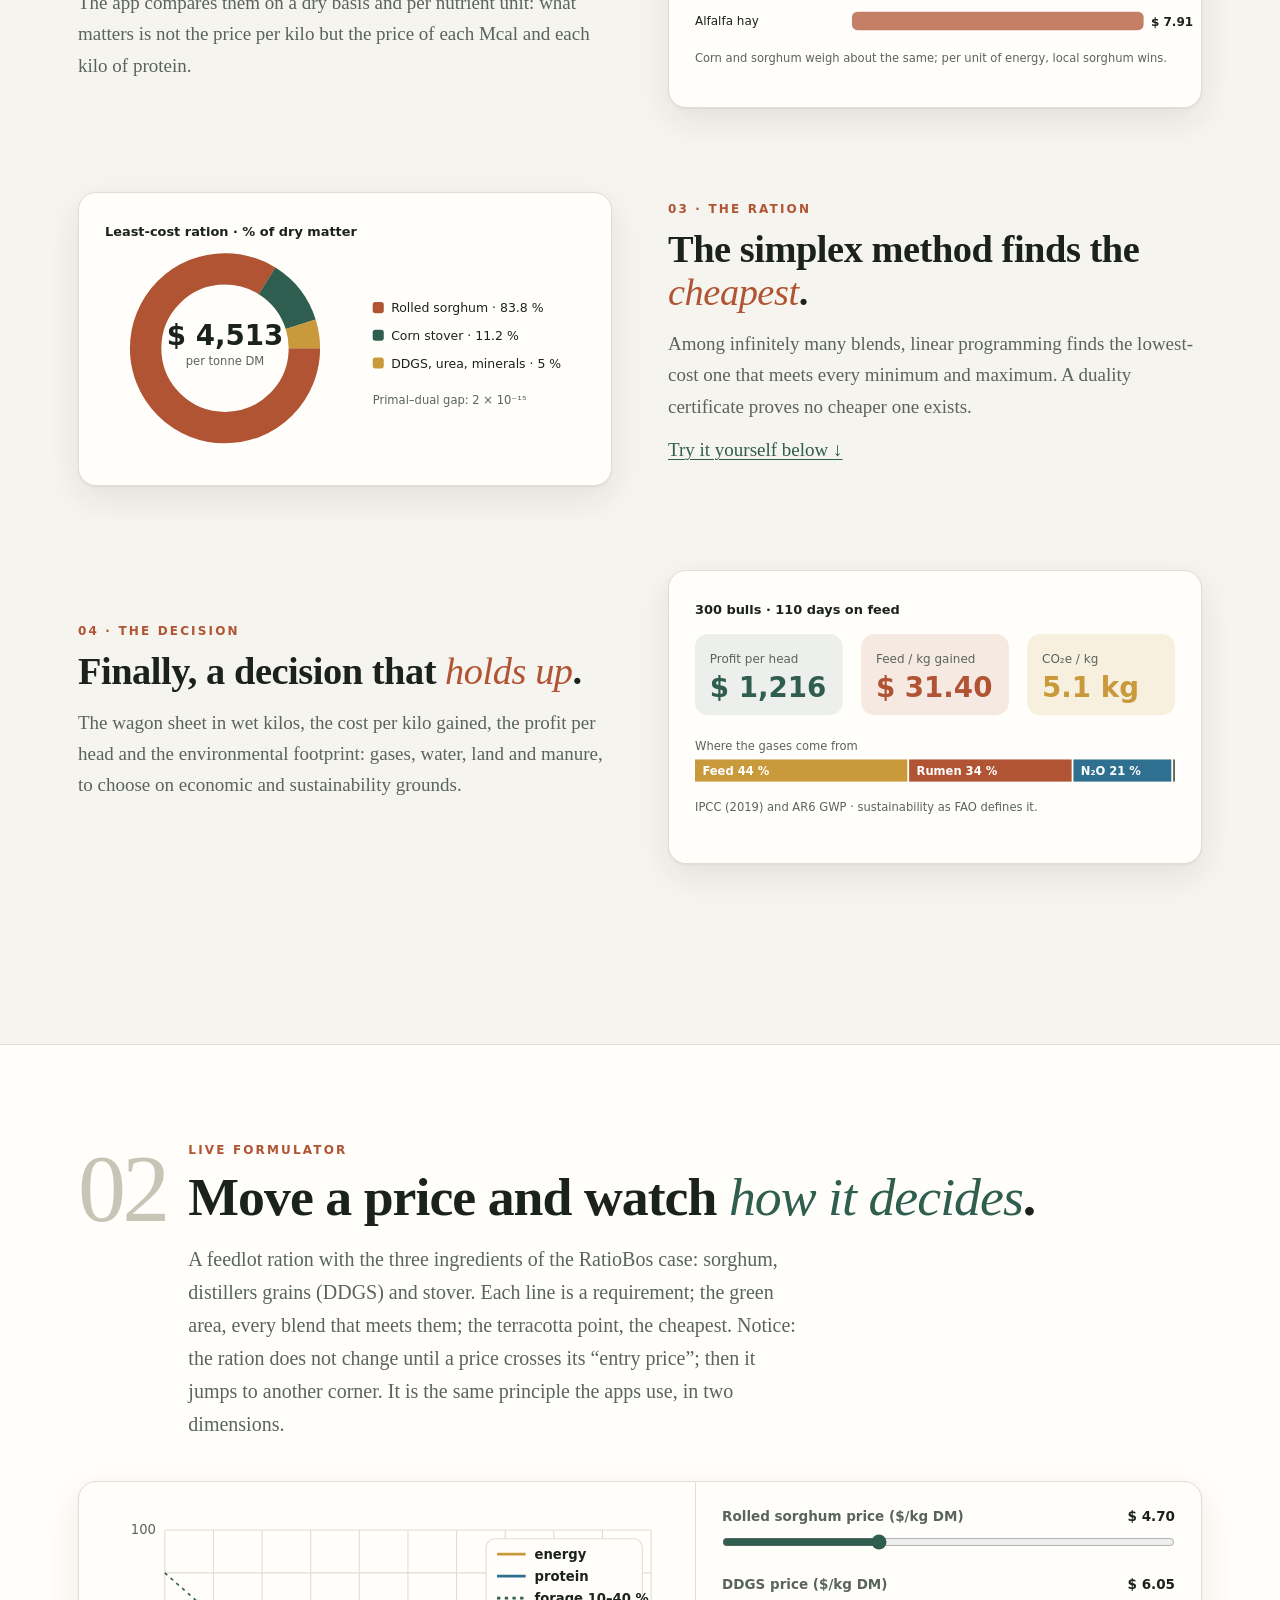
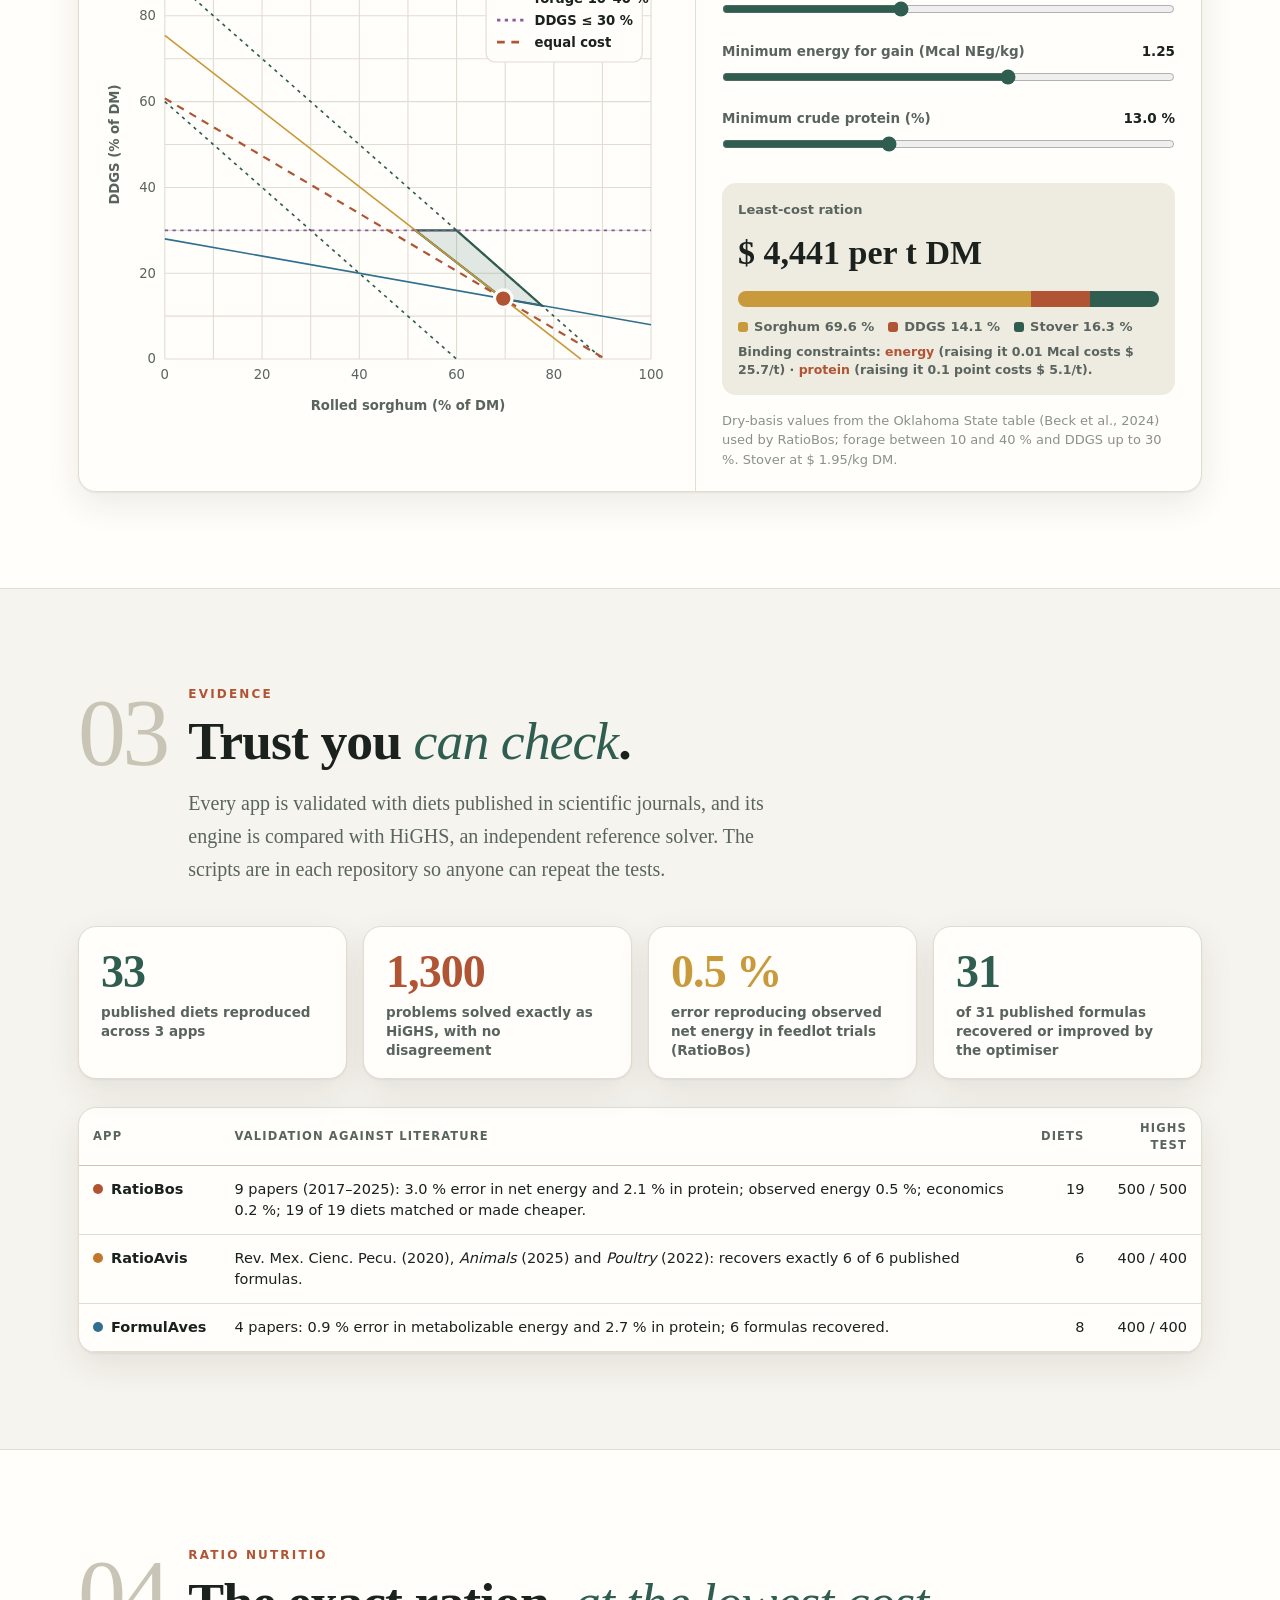
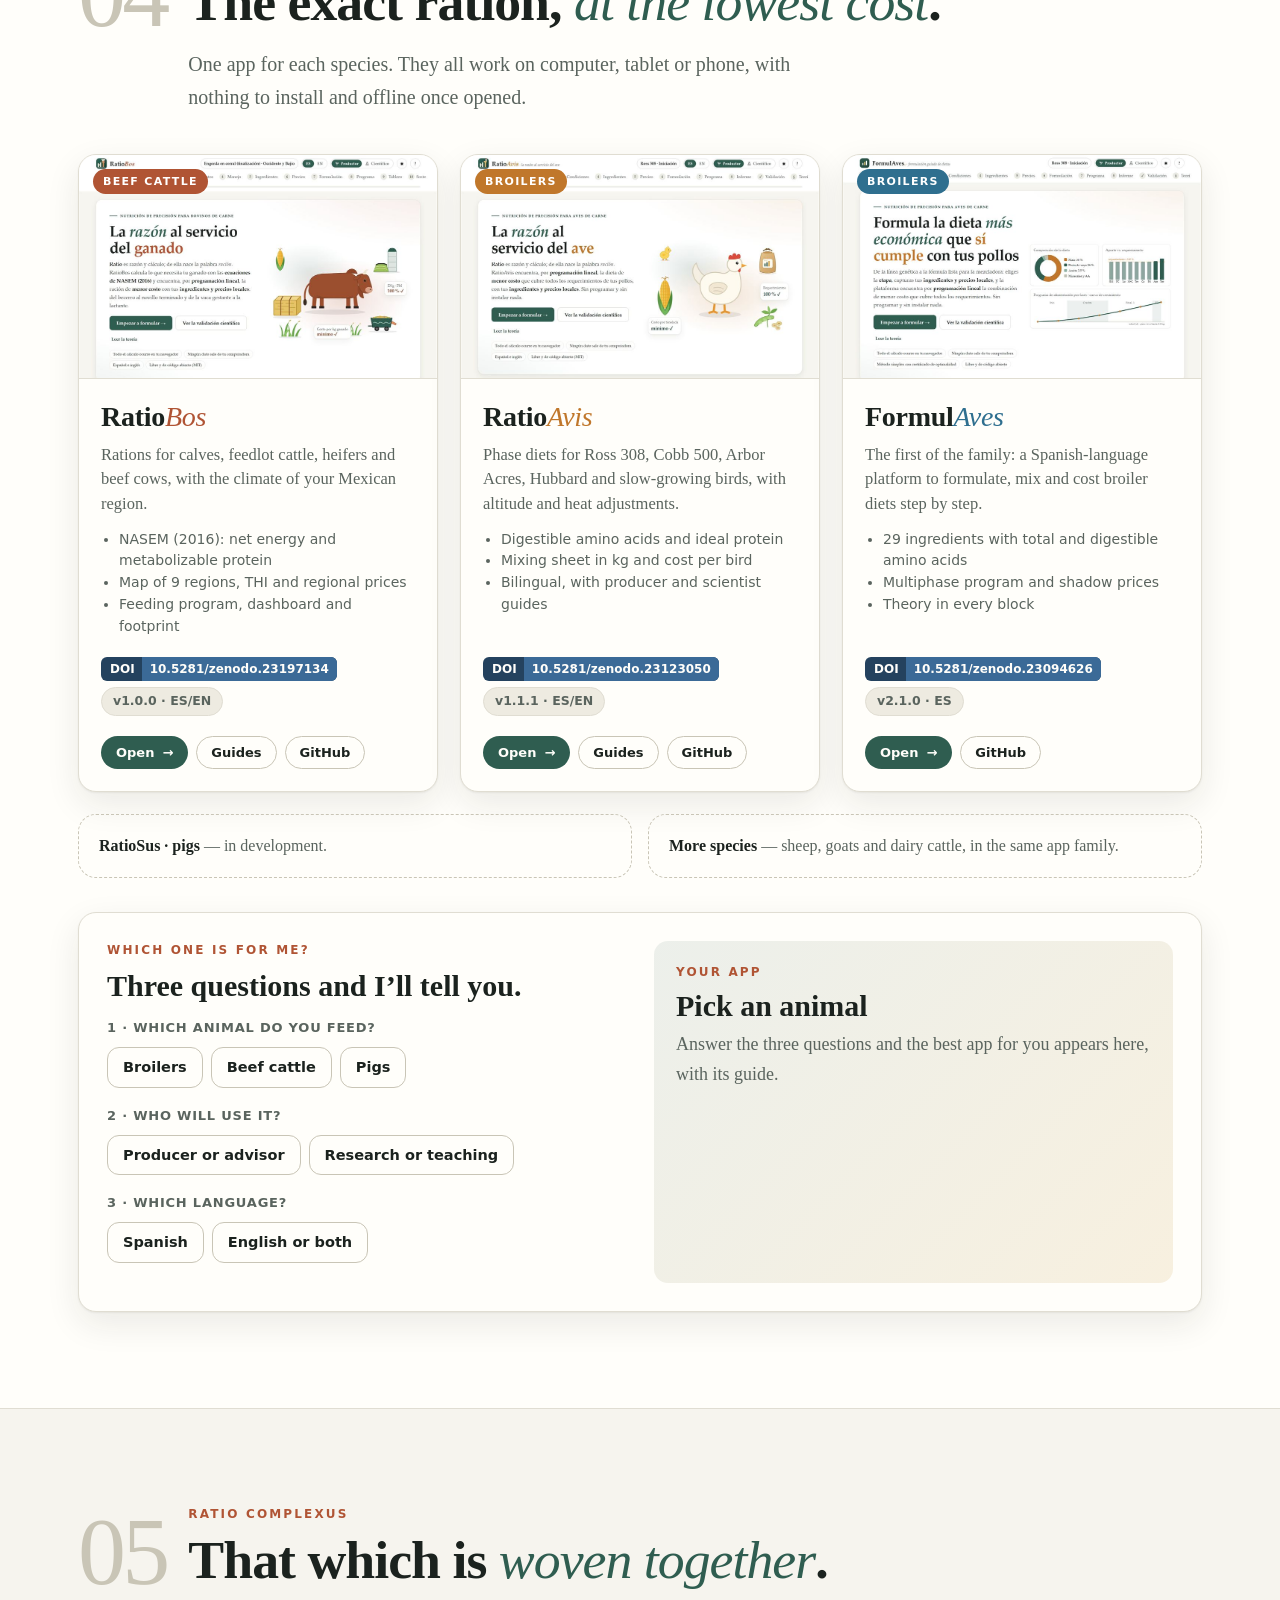
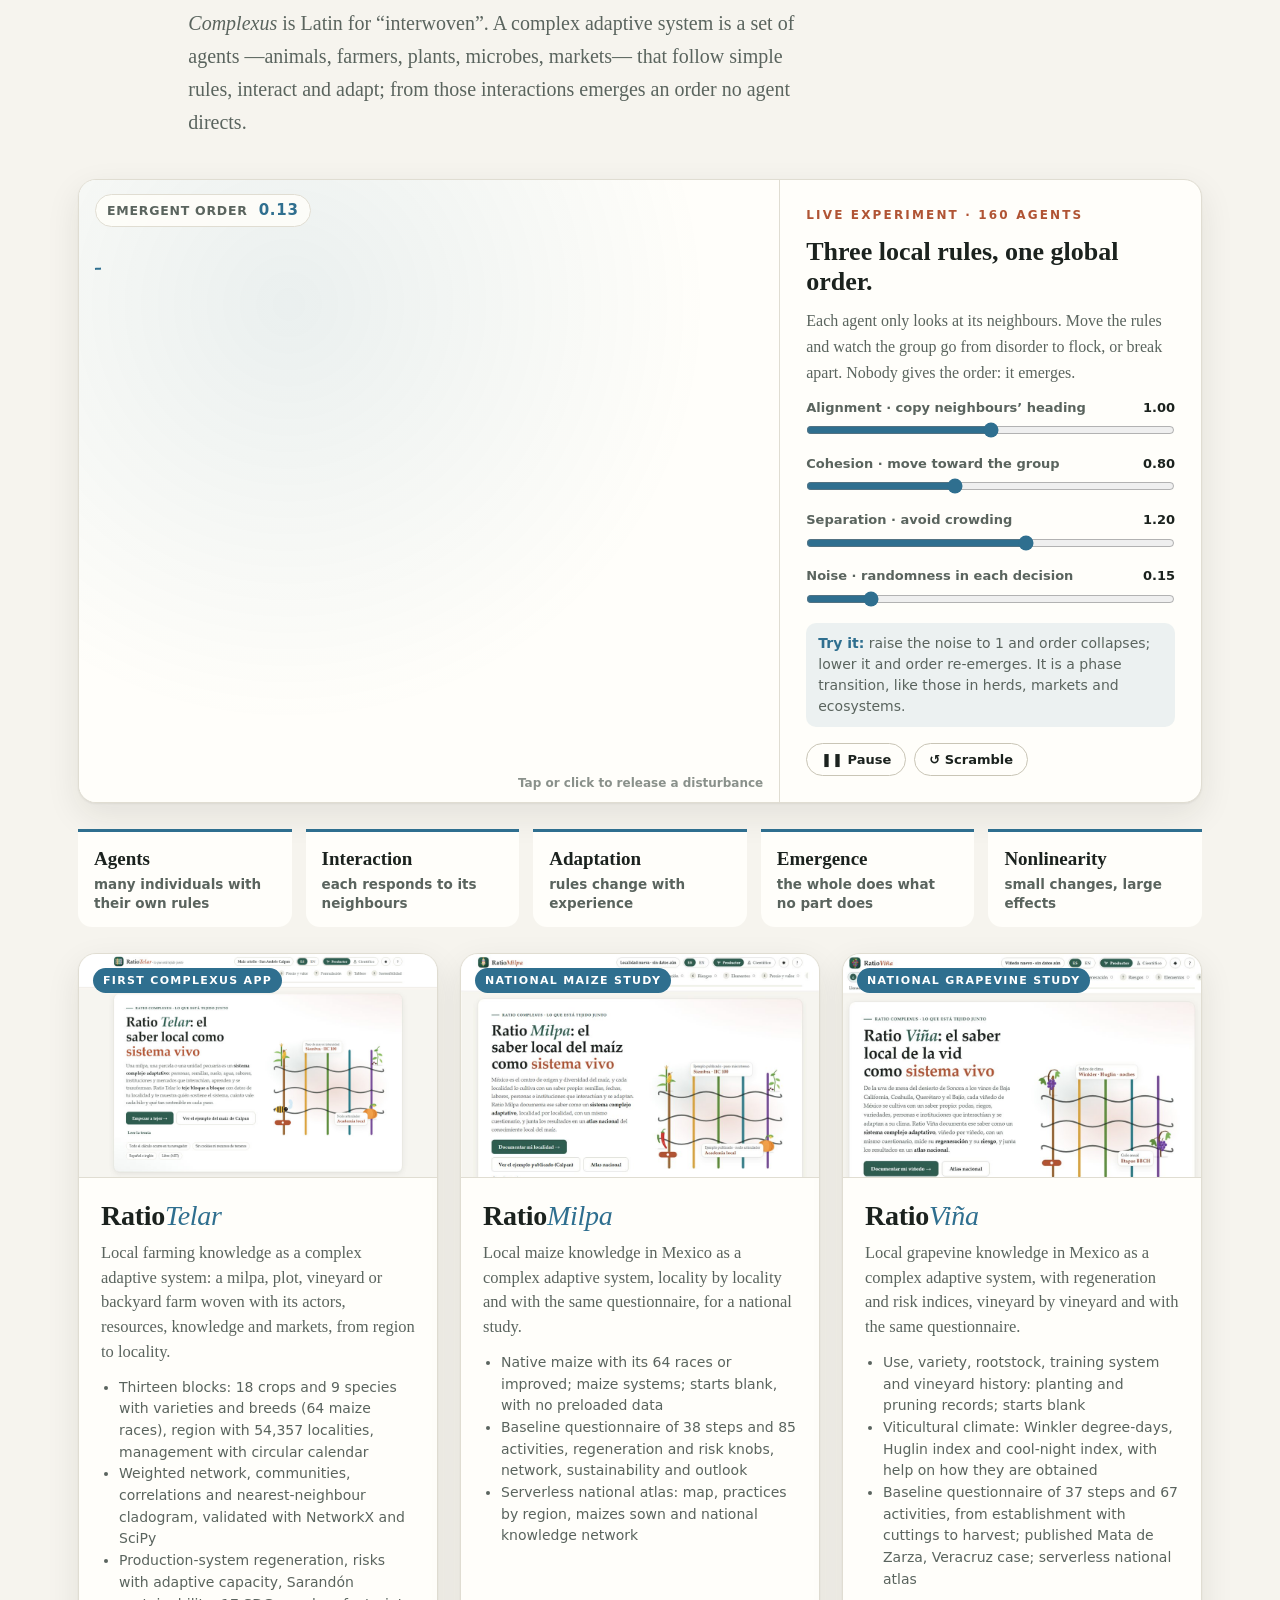
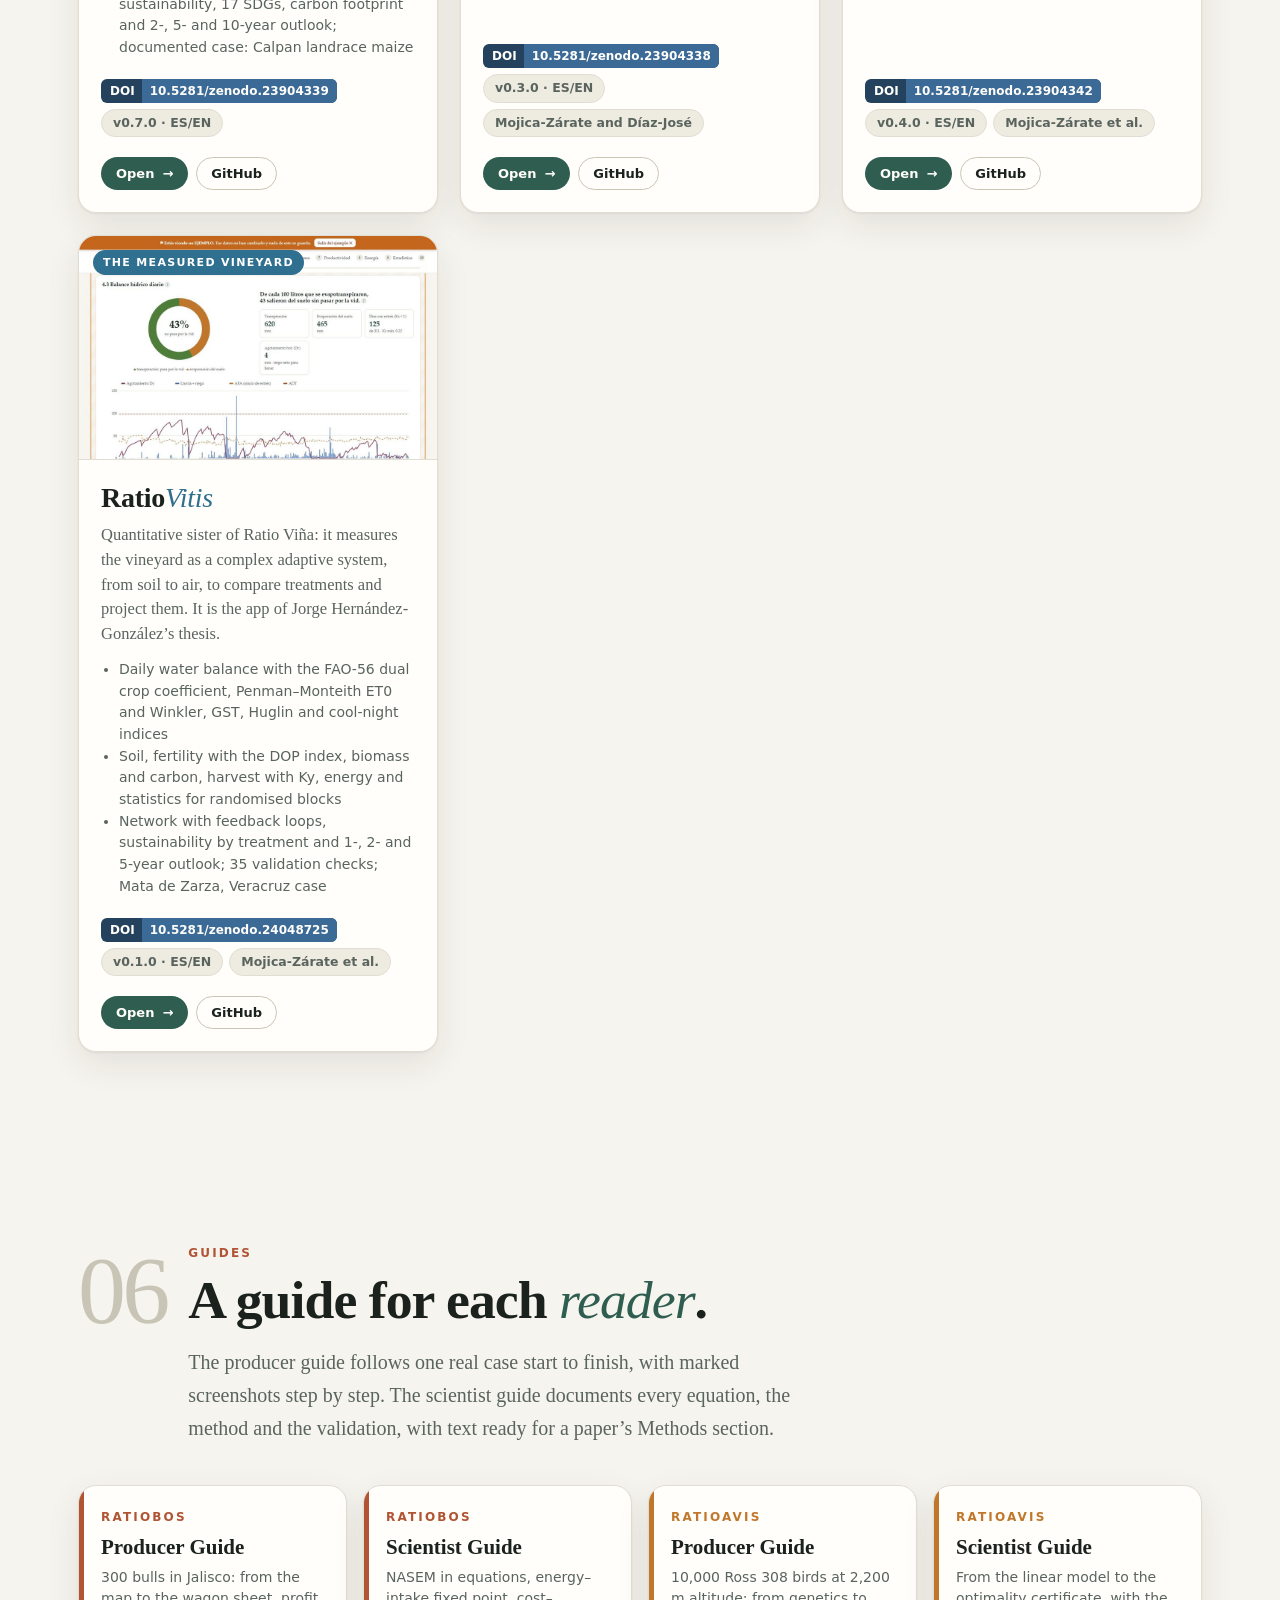
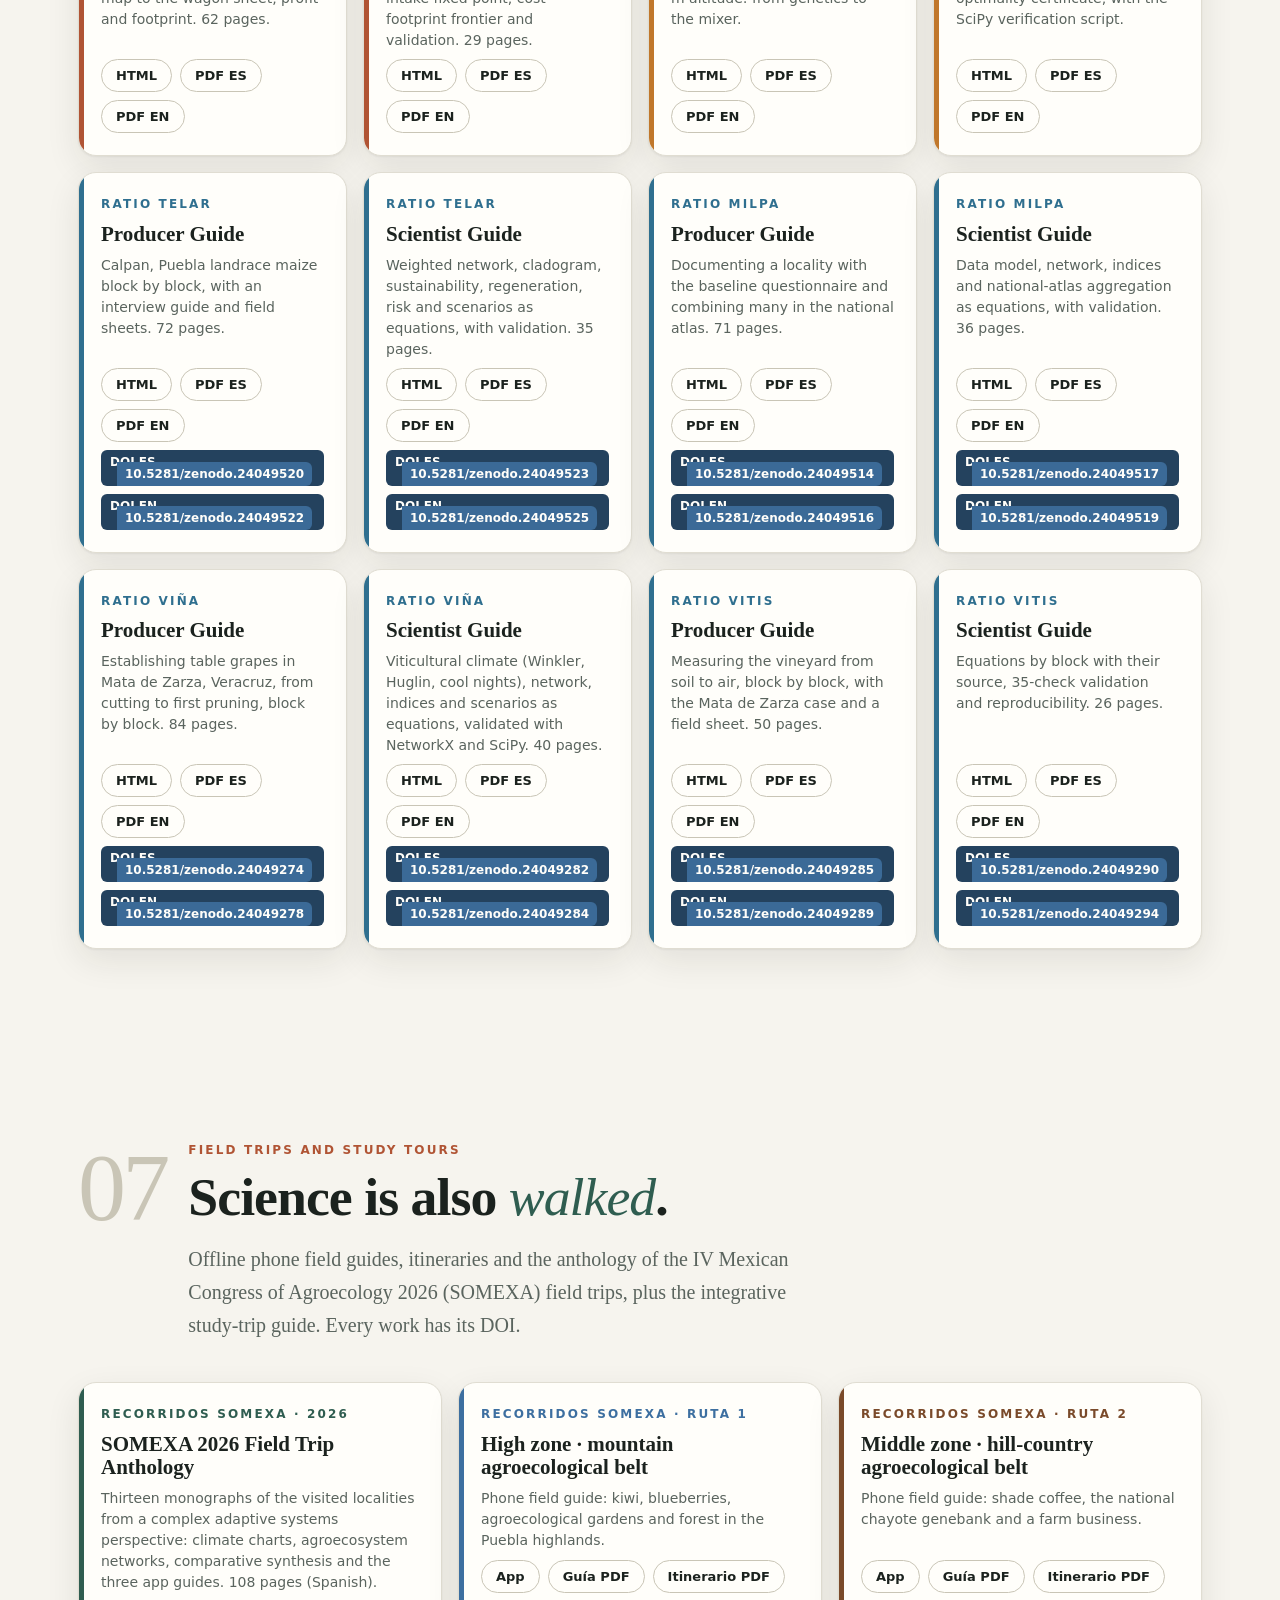
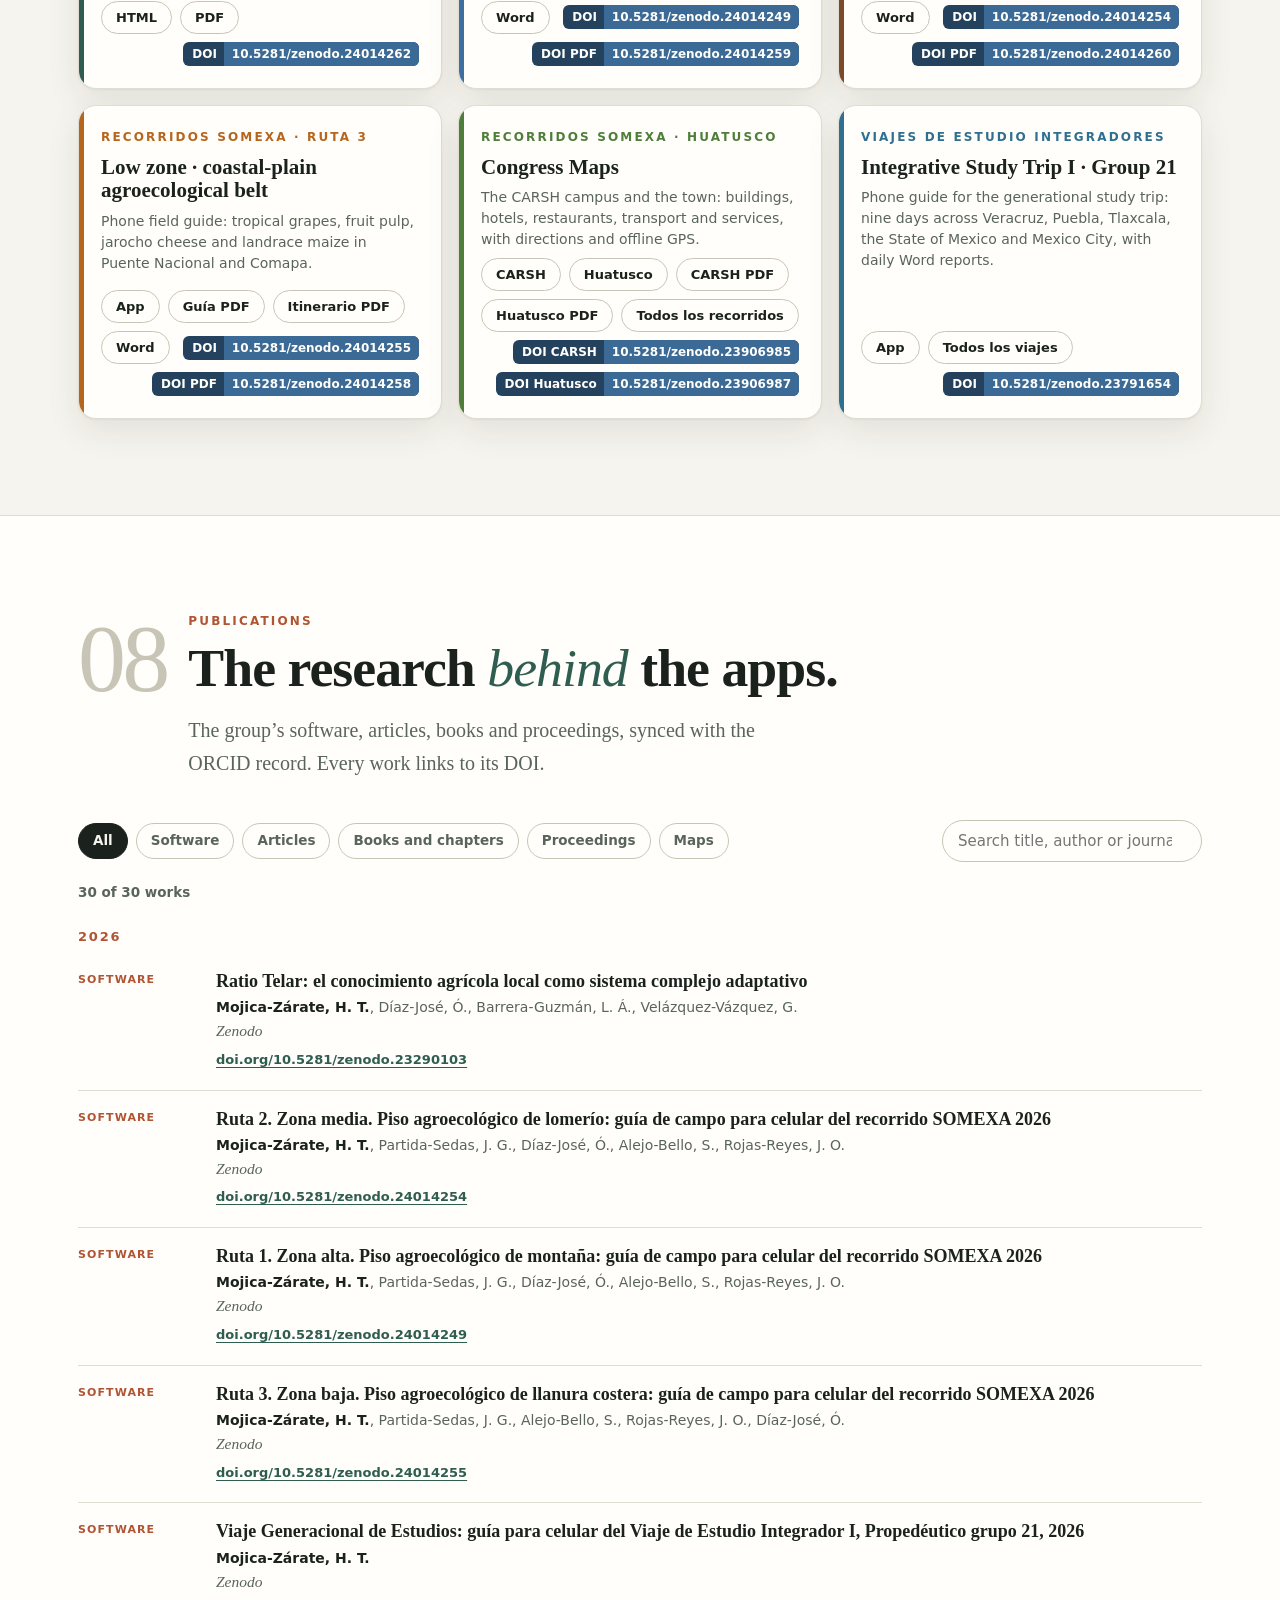
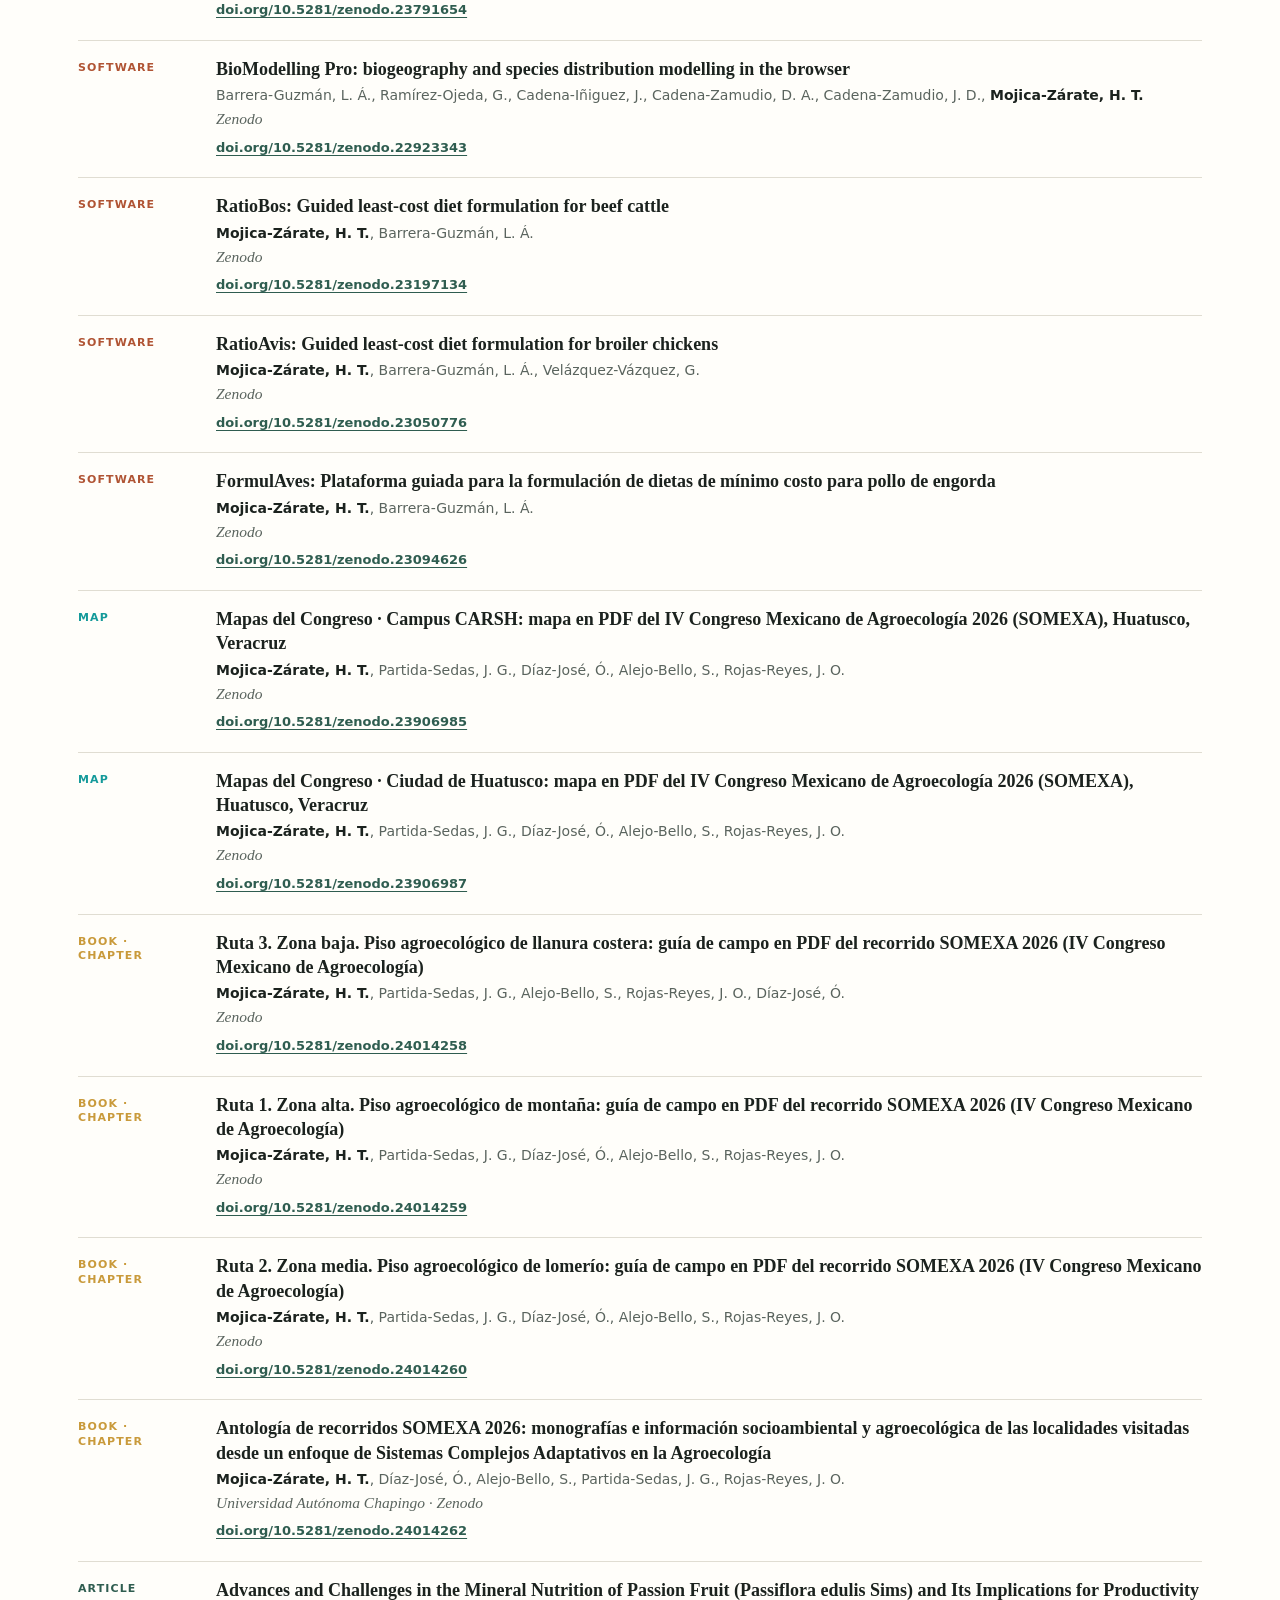
==== commit 3ac9a470: "Instructivos separados por idioma en Zenodo: un DOI para el español y otro para el inglés, cada PDF " ====
--- a/index.html
+++ b/index.html
@@ -1031,10 +1031,10 @@
       <div class="manual card rev" style="--c:var(--bos)"><div class="eyebrow" style="color:var(--bos)">RatioBos</div><h4 lang="es">Instructivo del Científico</h4><h4 lang="en">Scientist Guide</h4><p lang="es">NASEM en ecuaciones, punto fijo energía–consumo, frontera costo–huella y validación. 30 páginas.</p><p lang="en">NASEM in equations, energy–intake fixed point, cost–footprint frontier and validation. 29 pages.</p><div class="acc"><a class="btn ghost sm" href="https://hectortecumshe-ai.github.io/RatioBos/instructivo-cientifico.html">HTML</a><a class="btn ghost sm" href="https://hectortecumshe-ai.github.io/RatioBos/instructivo/RatioBos-Instructivo-Cientifico.pdf">PDF ES</a><a class="btn ghost sm" href="https://hectortecumshe-ai.github.io/RatioBos/instructivo/RatioBos-Scientist-Guide.pdf">PDF EN</a></div></div>
       <div class="manual card rev" style="--c:var(--avis)"><div class="eyebrow" style="color:var(--avis)">RatioAvis</div><h4 lang="es">Instructivo del Productor</h4><h4 lang="en">Producer Guide</h4><p lang="es">10,000 pollos Ross 308 a 2,200 m de altitud: de la genética a la mezcladora.</p><p lang="en">10,000 Ross 308 birds at 2,200 m altitude: from genetics to the mixer.</p><div class="acc"><a class="btn ghost sm" href="https://hectortecumshe-ai.github.io/RatioAvis/instructivo-productor.html">HTML</a><a class="btn ghost sm" href="https://hectortecumshe-ai.github.io/RatioAvis/instructivo/RatioAvis-Instructivo-Productor.pdf">PDF ES</a><a class="btn ghost sm" href="https://hectortecumshe-ai.github.io/RatioAvis/instructivo/RatioAvis-Producer-Guide.pdf">PDF EN</a></div></div>
       <div class="manual card rev" style="--c:var(--avis)"><div class="eyebrow" style="color:var(--avis)">RatioAvis</div><h4 lang="es">Instructivo del Científico</h4><h4 lang="en">Scientist Guide</h4><p lang="es">Del modelo lineal al certificado de optimalidad, con el guion de verificación en SciPy.</p><p lang="en">From the linear model to the optimality certificate, with the SciPy verification script.</p><div class="acc"><a class="btn ghost sm" href="https://hectortecumshe-ai.github.io/RatioAvis/instructivo-cientifico.html">HTML</a><a class="btn ghost sm" href="https://hectortecumshe-ai.github.io/RatioAvis/instructivo/RatioAvis-Instructivo-Cientifico.pdf">PDF ES</a><a class="btn ghost sm" href="https://hectortecumshe-ai.github.io/RatioAvis/instructivo/RatioAvis-Scientist-Guide.pdf">PDF EN</a></div></div>
-      <div class="manual card rev" style="--c:var(--fav)"><div class="eyebrow" style="color:var(--fav)">Ratio Telar</div><h4 lang="es">Instructivo del Productor</h4><h4 lang="en">Producer Guide</h4><p lang="es">El maíz criollo de Calpan, Puebla, bloque por bloque, con guía de entrevista y hojas de campo. 72 páginas.</p><p lang="en">Calpan, Puebla landrace maize block by block, with an interview guide and field sheets. 72 pages.</p><div class="acc"><a class="btn ghost sm" href="https://hectortecumshe-ai.github.io/RatioTelar/instructivo-productor.html">HTML</a><a class="btn ghost sm" href="https://hectortecumshe-ai.github.io/RatioTelar/instructivo/RatioTelar-Instructivo-Productor.pdf">PDF ES</a><a class="btn ghost sm" href="https://hectortecumshe-ai.github.io/RatioTelar/instructivo/RatioTelar-Producer-Guide.pdf">PDF EN</a><a class="doi" href="https://doi.org/10.5281/zenodo.24048798">DOI<b>10.5281/zenodo.24048798</b></a></div></div>
-      <div class="manual card rev" style="--c:var(--fav)"><div class="eyebrow" style="color:var(--fav)">Ratio Telar</div><h4 lang="es">Instructivo del Científico</h4><h4 lang="en">Scientist Guide</h4><p lang="es">Red ponderada, cladograma, sostenibilidad, regeneración, riesgo y escenarios en ecuaciones, con validación. 35 páginas.</p><p lang="en">Weighted network, cladogram, sustainability, regeneration, risk and scenarios as equations, with validation. 35 pages.</p><div class="acc"><a class="btn ghost sm" href="https://hectortecumshe-ai.github.io/RatioTelar/instructivo-cientifico.html">HTML</a><a class="btn ghost sm" href="https://hectortecumshe-ai.github.io/RatioTelar/instructivo/RatioTelar-Instructivo-Cientifico.pdf">PDF ES</a><a class="btn ghost sm" href="https://hectortecumshe-ai.github.io/RatioTelar/instructivo/RatioTelar-Scientist-Guide.pdf">PDF EN</a><a class="doi" href="https://doi.org/10.5281/zenodo.24048801">DOI<b>10.5281/zenodo.24048801</b></a></div></div>
-      <div class="manual card rev" style="--c:var(--fav)"><div class="eyebrow" style="color:var(--fav)">Ratio Milpa</div><h4 lang="es">Instructivo del Productor</h4><h4 lang="en">Producer Guide</h4><p lang="es">Documentar una localidad con el cuestionario base y juntar muchas en el atlas nacional. 71 páginas.</p><p lang="en">Documenting a locality with the baseline questionnaire and combining many in the national atlas. 71 pages.</p><div class="acc"><a class="btn ghost sm" href="https://hectortecumshe-ai.github.io/RatioMilpa/instructivo-productor.html">HTML</a><a class="btn ghost sm" href="https://hectortecumshe-ai.github.io/RatioMilpa/instructivo/RatioMilpa-Instructivo-Productor.pdf">PDF ES</a><a class="btn ghost sm" href="https://hectortecumshe-ai.github.io/RatioMilpa/instructivo/RatioMilpa-Producer-Guide.pdf">PDF EN</a><a class="doi" href="https://doi.org/10.5281/zenodo.24048794">DOI<b>10.5281/zenodo.24048794</b></a></div></div>
-      <div class="manual card rev" style="--c:var(--fav)"><div class="eyebrow" style="color:var(--fav)">Ratio Milpa</div><h4 lang="es">Instructivo del Científico</h4><h4 lang="en">Scientist Guide</h4><p lang="es">Modelo de datos, red, índices y la agregación del atlas nacional en ecuaciones, con validación. 36 páginas.</p><p lang="en">Data model, network, indices and national-atlas aggregation as equations, with validation. 36 pages.</p><div class="acc"><a class="btn ghost sm" href="https://hectortecumshe-ai.github.io/RatioMilpa/instructivo-cientifico.html">HTML</a><a class="btn ghost sm" href="https://hectortecumshe-ai.github.io/RatioMilpa/instructivo/RatioMilpa-Instructivo-Cientifico.pdf">PDF ES</a><a class="btn ghost sm" href="https://hectortecumshe-ai.github.io/RatioMilpa/instructivo/RatioMilpa-Scientist-Guide.pdf">PDF EN</a><a class="doi" href="https://doi.org/10.5281/zenodo.24048795">DOI<b>10.5281/zenodo.24048795</b></a></div></div>
+      <div class="manual card rev" style="--c:var(--fav)"><div class="eyebrow" style="color:var(--fav)">Ratio Telar</div><h4 lang="es">Instructivo del Productor</h4><h4 lang="en">Producer Guide</h4><p lang="es">El maíz criollo de Calpan, Puebla, bloque por bloque, con guía de entrevista y hojas de campo. 72 páginas.</p><p lang="en">Calpan, Puebla landrace maize block by block, with an interview guide and field sheets. 72 pages.</p><div class="acc"><a class="btn ghost sm" href="https://hectortecumshe-ai.github.io/RatioTelar/instructivo-productor.html">HTML</a><a class="btn ghost sm" href="https://hectortecumshe-ai.github.io/RatioTelar/instructivo/RatioTelar-Instructivo-Productor.pdf">PDF ES</a><a class="btn ghost sm" href="https://hectortecumshe-ai.github.io/RatioTelar/instructivo/RatioTelar-Producer-Guide.pdf">PDF EN</a><a class="doi" href="https://doi.org/10.5281/zenodo.24049520">DOI ES<b>10.5281/zenodo.24049520</b></a><a class="doi" href="https://doi.org/10.5281/zenodo.24049522">DOI EN<b>10.5281/zenodo.24049522</b></a></div></div>
+      <div class="manual card rev" style="--c:var(--fav)"><div class="eyebrow" style="color:var(--fav)">Ratio Telar</div><h4 lang="es">Instructivo del Científico</h4><h4 lang="en">Scientist Guide</h4><p lang="es">Red ponderada, cladograma, sostenibilidad, regeneración, riesgo y escenarios en ecuaciones, con validación. 35 páginas.</p><p lang="en">Weighted network, cladogram, sustainability, regeneration, risk and scenarios as equations, with validation. 35 pages.</p><div class="acc"><a class="btn ghost sm" href="https://hectortecumshe-ai.github.io/RatioTelar/instructivo-cientifico.html">HTML</a><a class="btn ghost sm" href="https://hectortecumshe-ai.github.io/RatioTelar/instructivo/RatioTelar-Instructivo-Cientifico.pdf">PDF ES</a><a class="btn ghost sm" href="https://hectortecumshe-ai.github.io/RatioTelar/instructivo/RatioTelar-Scientist-Guide.pdf">PDF EN</a><a class="doi" href="https://doi.org/10.5281/zenodo.24049523">DOI ES<b>10.5281/zenodo.24049523</b></a><a class="doi" href="https://doi.org/10.5281/zenodo.24049525">DOI EN<b>10.5281/zenodo.24049525</b></a></div></div>
+      <div class="manual card rev" style="--c:var(--fav)"><div class="eyebrow" style="color:var(--fav)">Ratio Milpa</div><h4 lang="es">Instructivo del Productor</h4><h4 lang="en">Producer Guide</h4><p lang="es">Documentar una localidad con el cuestionario base y juntar muchas en el atlas nacional. 71 páginas.</p><p lang="en">Documenting a locality with the baseline questionnaire and combining many in the national atlas. 71 pages.</p><div class="acc"><a class="btn ghost sm" href="https://hectortecumshe-ai.github.io/RatioMilpa/instructivo-productor.html">HTML</a><a class="btn ghost sm" href="https://hectortecumshe-ai.github.io/RatioMilpa/instructivo/RatioMilpa-Instructivo-Productor.pdf">PDF ES</a><a class="btn ghost sm" href="https://hectortecumshe-ai.github.io/RatioMilpa/instructivo/RatioMilpa-Producer-Guide.pdf">PDF EN</a><a class="doi" href="https://doi.org/10.5281/zenodo.24049514">DOI ES<b>10.5281/zenodo.24049514</b></a><a class="doi" href="https://doi.org/10.5281/zenodo.24049516">DOI EN<b>10.5281/zenodo.24049516</b></a></div></div>
+      <div class="manual card rev" style="--c:var(--fav)"><div class="eyebrow" style="color:var(--fav)">Ratio Milpa</div><h4 lang="es">Instructivo del Científico</h4><h4 lang="en">Scientist Guide</h4><p lang="es">Modelo de datos, red, índices y la agregación del atlas nacional en ecuaciones, con validación. 36 páginas.</p><p lang="en">Data model, network, indices and national-atlas aggregation as equations, with validation. 36 pages.</p><div class="acc"><a class="btn ghost sm" href="https://hectortecumshe-ai.github.io/RatioMilpa/instructivo-cientifico.html">HTML</a><a class="btn ghost sm" href="https://hectortecumshe-ai.github.io/RatioMilpa/instructivo/RatioMilpa-Instructivo-Cientifico.pdf">PDF ES</a><a class="btn ghost sm" href="https://hectortecumshe-ai.github.io/RatioMilpa/instructivo/RatioMilpa-Scientist-Guide.pdf">PDF EN</a><a class="doi" href="https://doi.org/10.5281/zenodo.24049517">DOI ES<b>10.5281/zenodo.24049517</b></a><a class="doi" href="https://doi.org/10.5281/zenodo.24049519">DOI EN<b>10.5281/zenodo.24049519</b></a></div></div>
       <div class="manual card rev" style="--c:var(--fav)"><div class="eyebrow" style="color:var(--fav)">Ratio Viña</div><h4 lang="es">Instructivo del Productor</h4><h4 lang="en">Producer Guide</h4><p lang="es">El establecimiento de uva de mesa en Mata de Zarza, Veracruz, del esqueje a la primera poda, bloque por bloque. 84 páginas.</p><p lang="en">Establishing table grapes in Mata de Zarza, Veracruz, from cutting to first pruning, block by block. 84 pages.</p><div class="acc"><a class="btn ghost sm" href="https://hectortecumshe-ai.github.io/RatioVina/instructivo-productor.html">HTML</a><a class="btn ghost sm" href="https://hectortecumshe-ai.github.io/RatioVina/instructivo/RatioVina-Instructivo-Productor.pdf">PDF ES</a><a class="btn ghost sm" href="https://hectortecumshe-ai.github.io/RatioVina/instructivo/RatioVina-Producer-Guide.pdf">PDF EN</a><a class="doi" href="https://doi.org/10.5281/zenodo.24049274">DOI ES<b>10.5281/zenodo.24049274</b></a><a class="doi" href="https://doi.org/10.5281/zenodo.24049278">DOI EN<b>10.5281/zenodo.24049278</b></a></div></div>
       <div class="manual card rev" style="--c:var(--fav)"><div class="eyebrow" style="color:var(--fav)">Ratio Viña</div><h4 lang="es">Instructivo del Científico</h4><h4 lang="en">Scientist Guide</h4><p lang="es">Clima vitícola (Winkler, Huglin, frescor nocturno), red, índices y escenarios en ecuaciones, validados con NetworkX y SciPy. 40 páginas.</p><p lang="en">Viticultural climate (Winkler, Huglin, cool nights), network, indices and scenarios as equations, validated with NetworkX and SciPy. 40 pages.</p><div class="acc"><a class="btn ghost sm" href="https://hectortecumshe-ai.github.io/RatioVina/instructivo-cientifico.html">HTML</a><a class="btn ghost sm" href="https://hectortecumshe-ai.github.io/RatioVina/instructivo/RatioVina-Instructivo-Cientifico.pdf">PDF ES</a><a class="btn ghost sm" href="https://hectortecumshe-ai.github.io/RatioVina/instructivo/RatioVina-Scientist-Guide.pdf">PDF EN</a><a class="doi" href="https://doi.org/10.5281/zenodo.24049282">DOI ES<b>10.5281/zenodo.24049282</b></a><a class="doi" href="https://doi.org/10.5281/zenodo.24049284">DOI EN<b>10.5281/zenodo.24049284</b></a></div></div>
       <div class="manual card rev" style="--c:var(--fav)"><div class="eyebrow" style="color:var(--fav)">Ratio Vitis</div><h4 lang="es">Instructivo del Productor</h4><h4 lang="en">Producer Guide</h4><p lang="es">Medir el viñedo del suelo al aire, bloque por bloque, con el caso de Mata de Zarza y una hoja de campo. 50 páginas.</p><p lang="en">Measuring the vineyard from soil to air, block by block, with the Mata de Zarza case and a field sheet. 50 pages.</p><div class="acc"><a class="btn ghost sm" href="https://hectortecumshe-ai.github.io/RatioVitis/instructivo-productor.html">HTML</a><a class="btn ghost sm" href="https://hectortecumshe-ai.github.io/RatioVitis/instructivo/RatioVitis-Instructivo-Productor.pdf">PDF ES</a><a class="btn ghost sm" href="https://hectortecumshe-ai.github.io/RatioVitis/instructivo/RatioVitis-Producer-Guide.pdf">PDF EN</a><a class="doi" href="https://doi.org/10.5281/zenodo.24049285">DOI ES<b>10.5281/zenodo.24049285</b></a><a class="doi" href="https://doi.org/10.5281/zenodo.24049289">DOI EN<b>10.5281/zenodo.24049289</b></a></div></div>
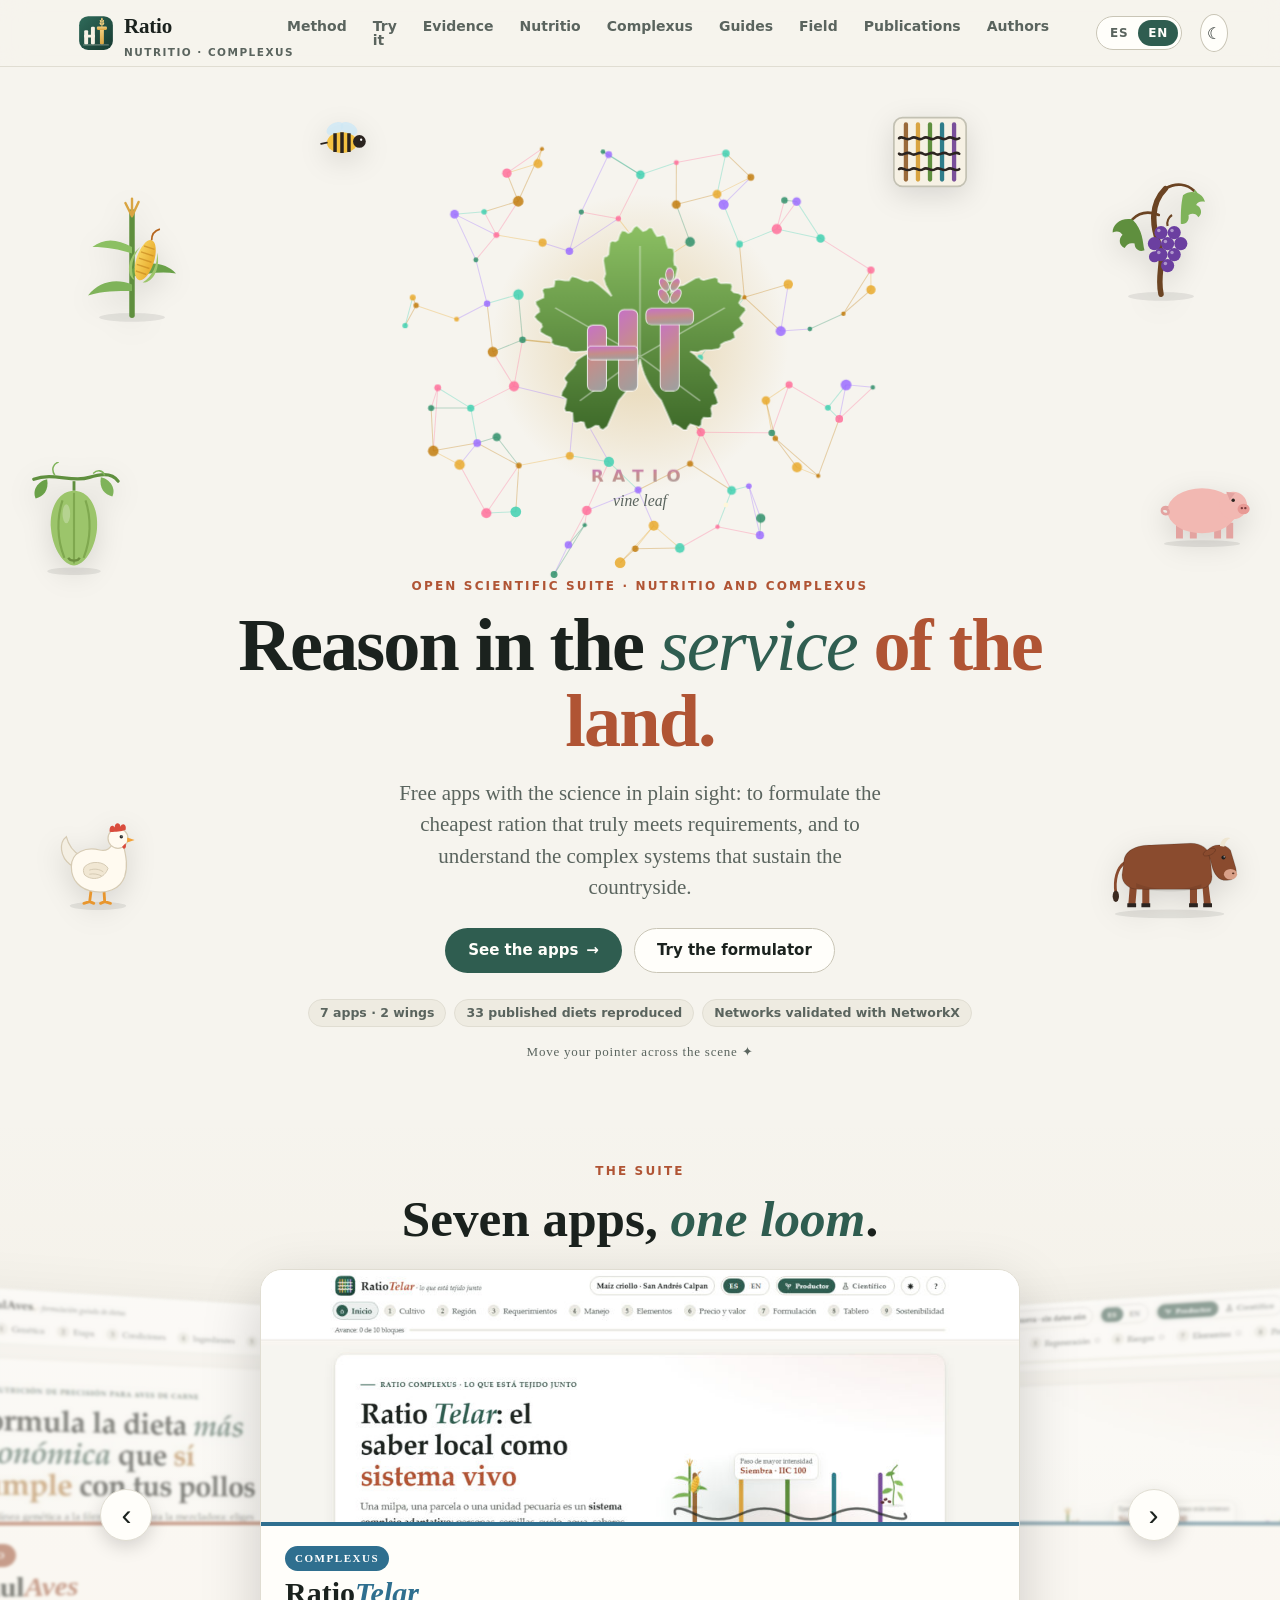
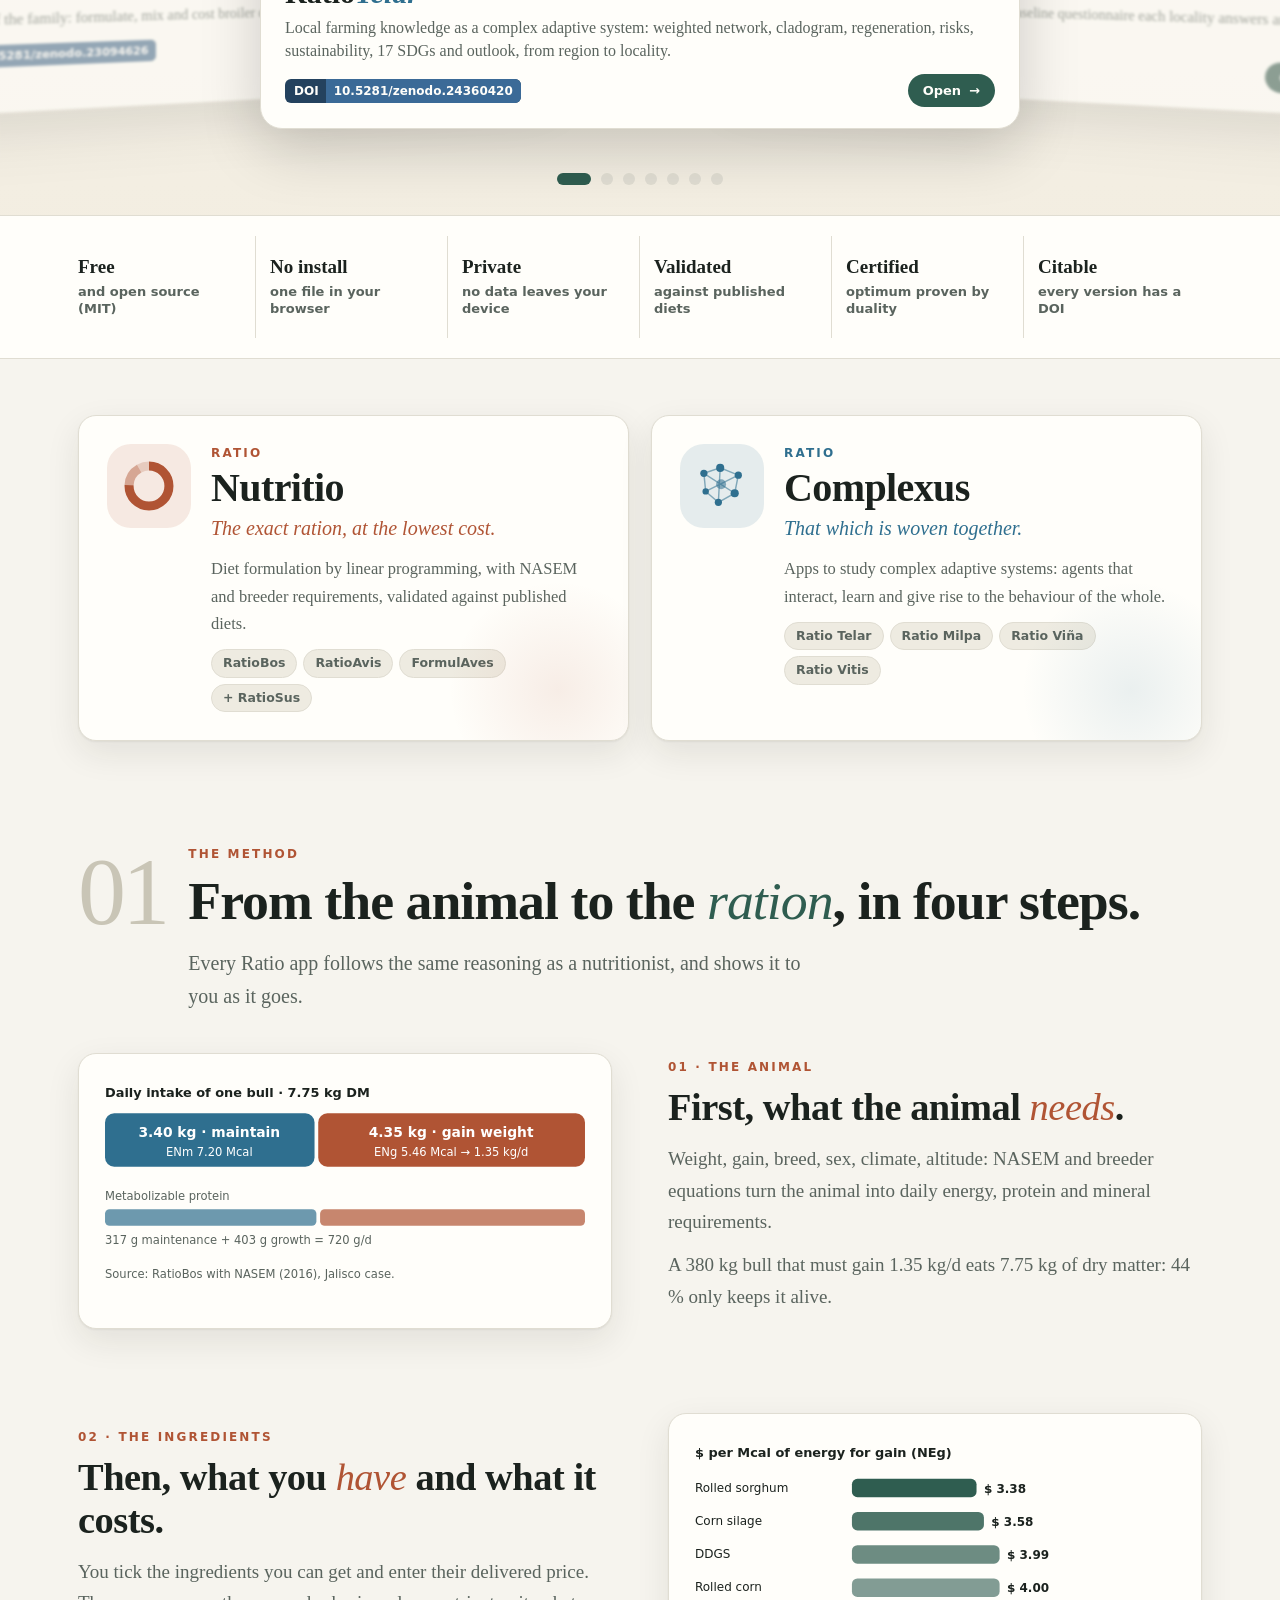
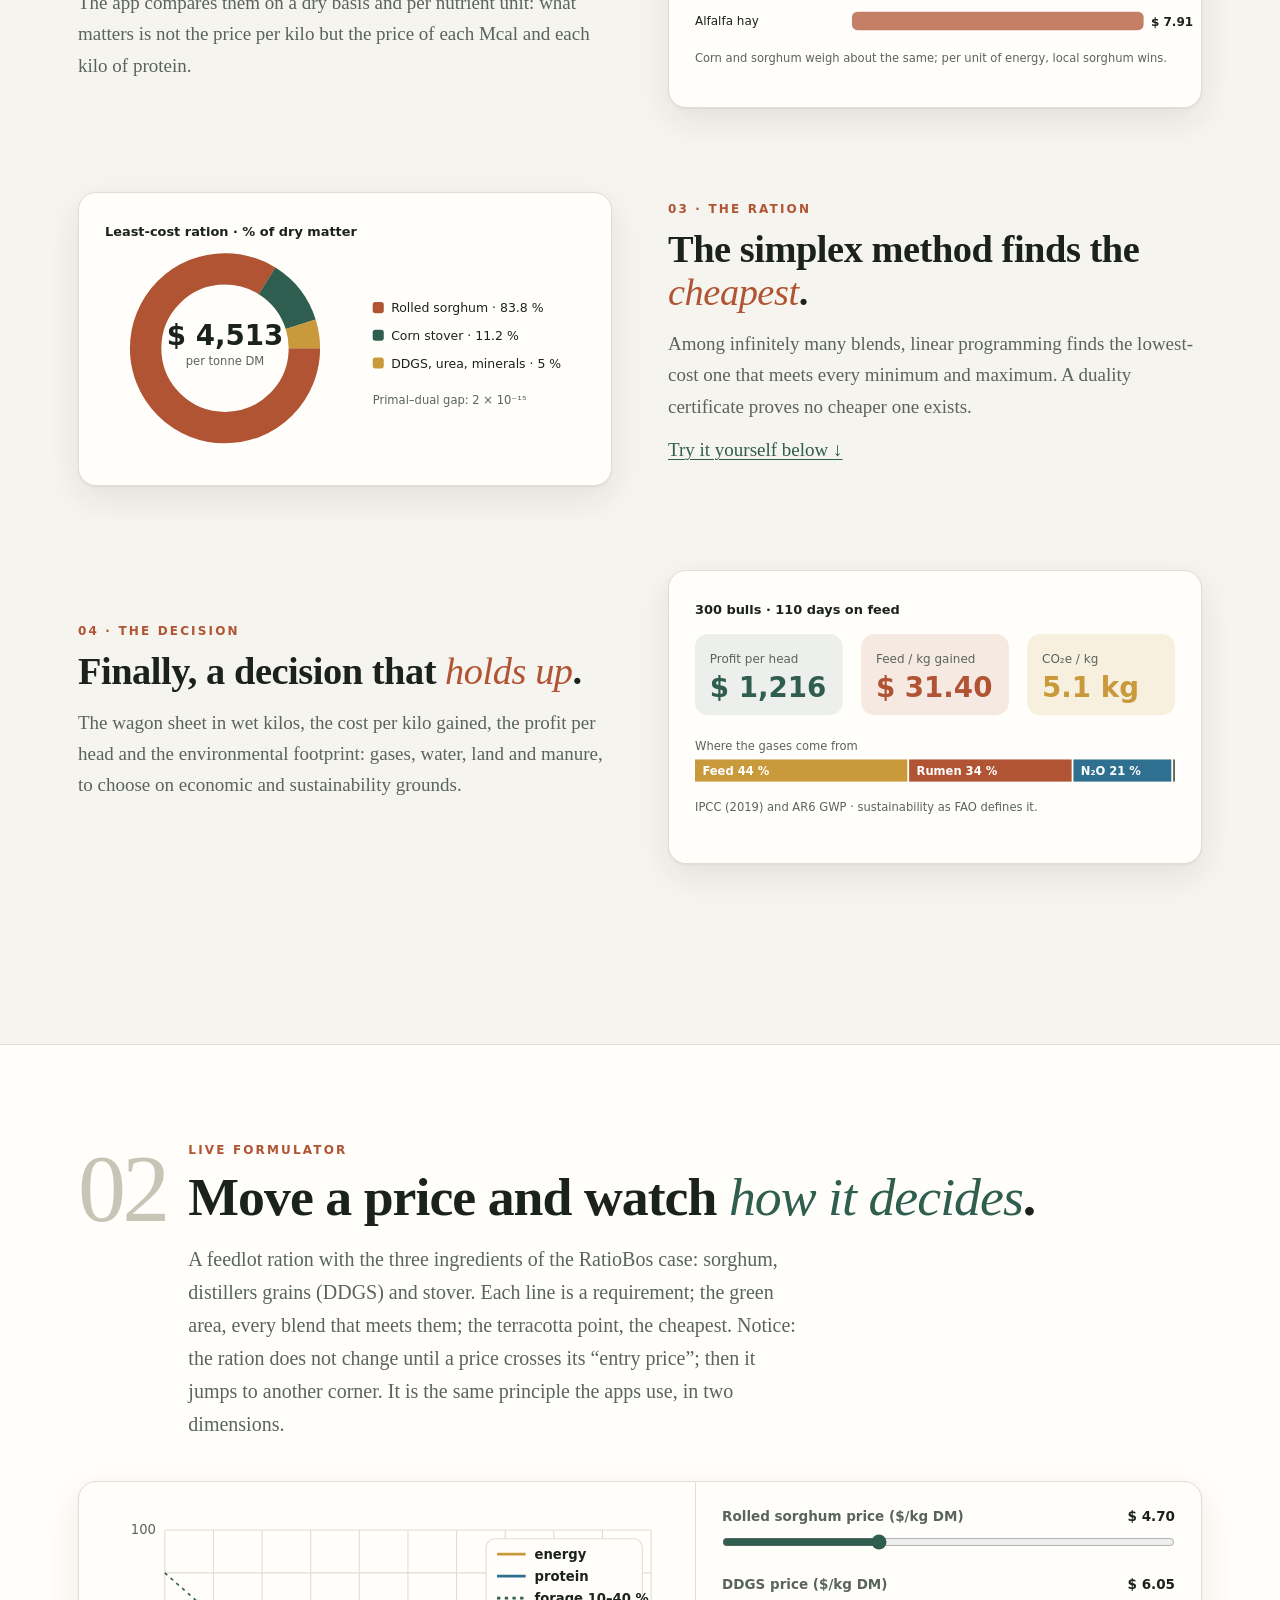
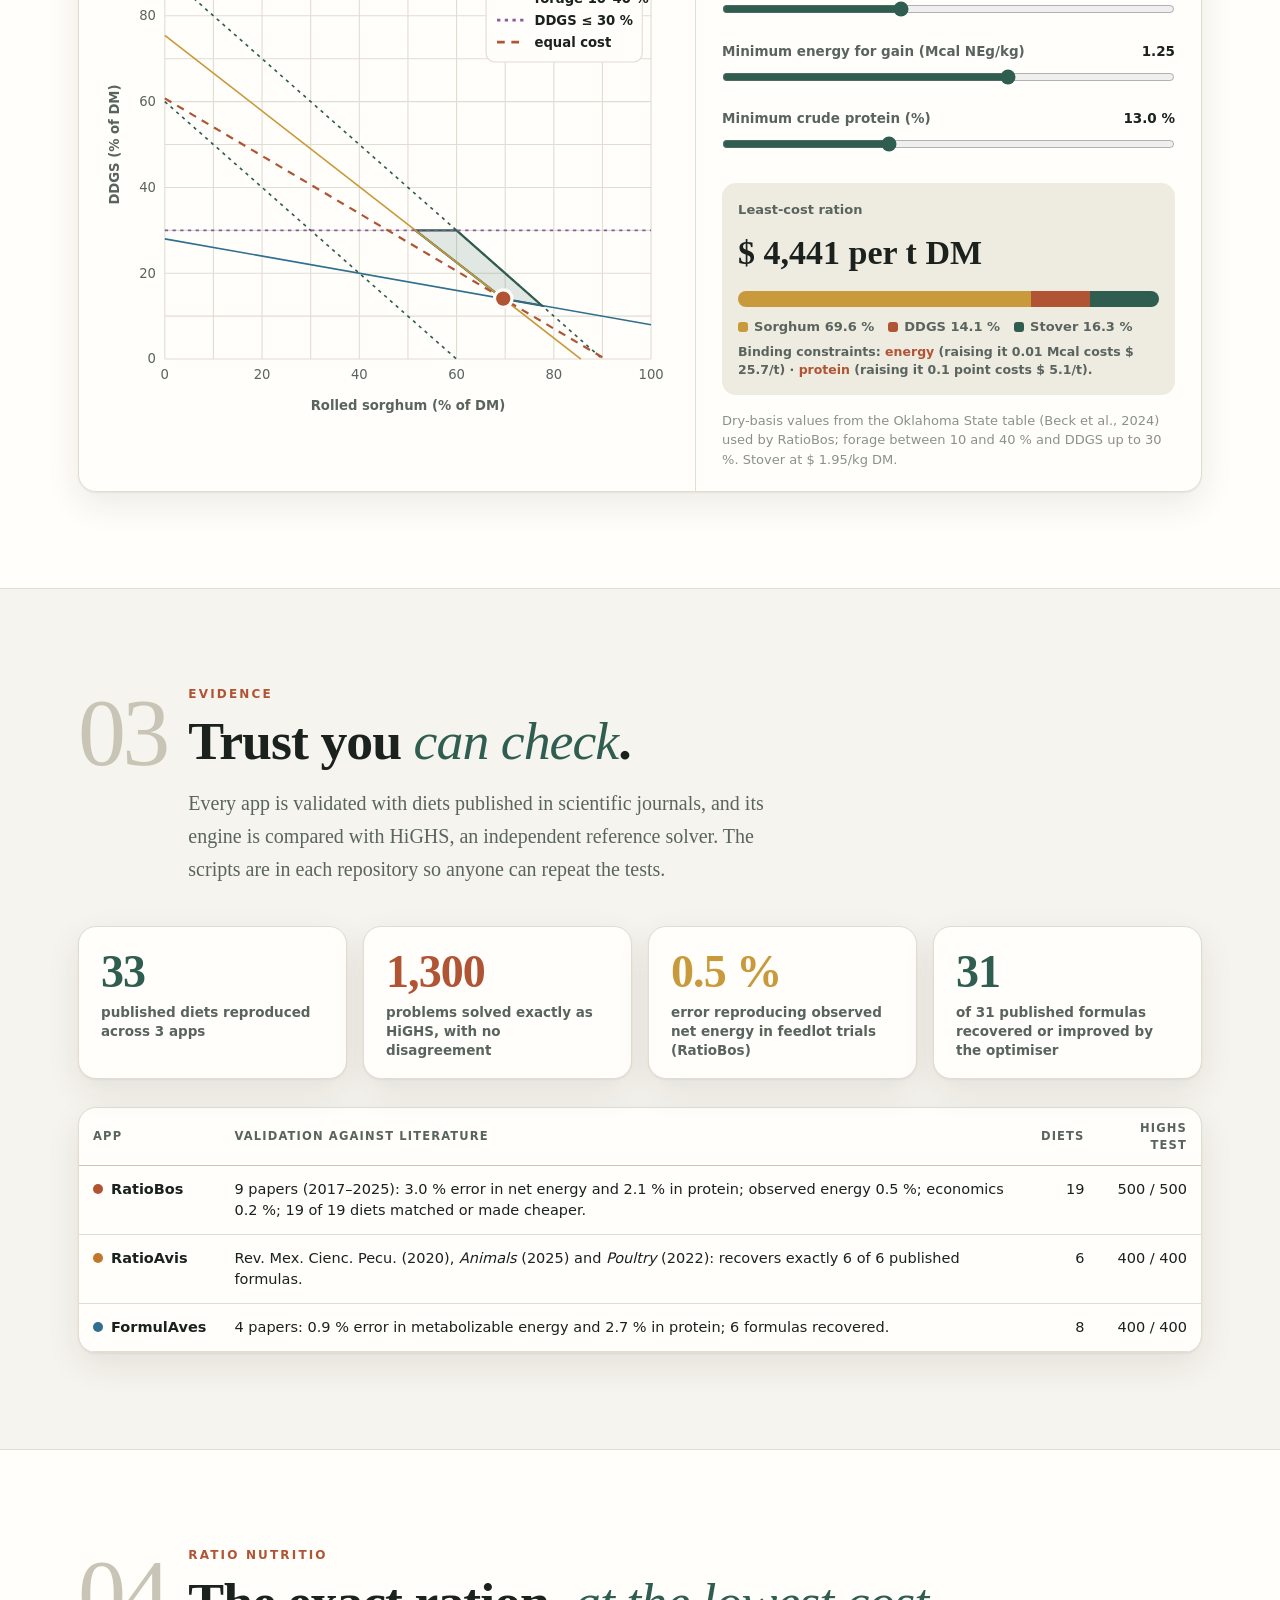
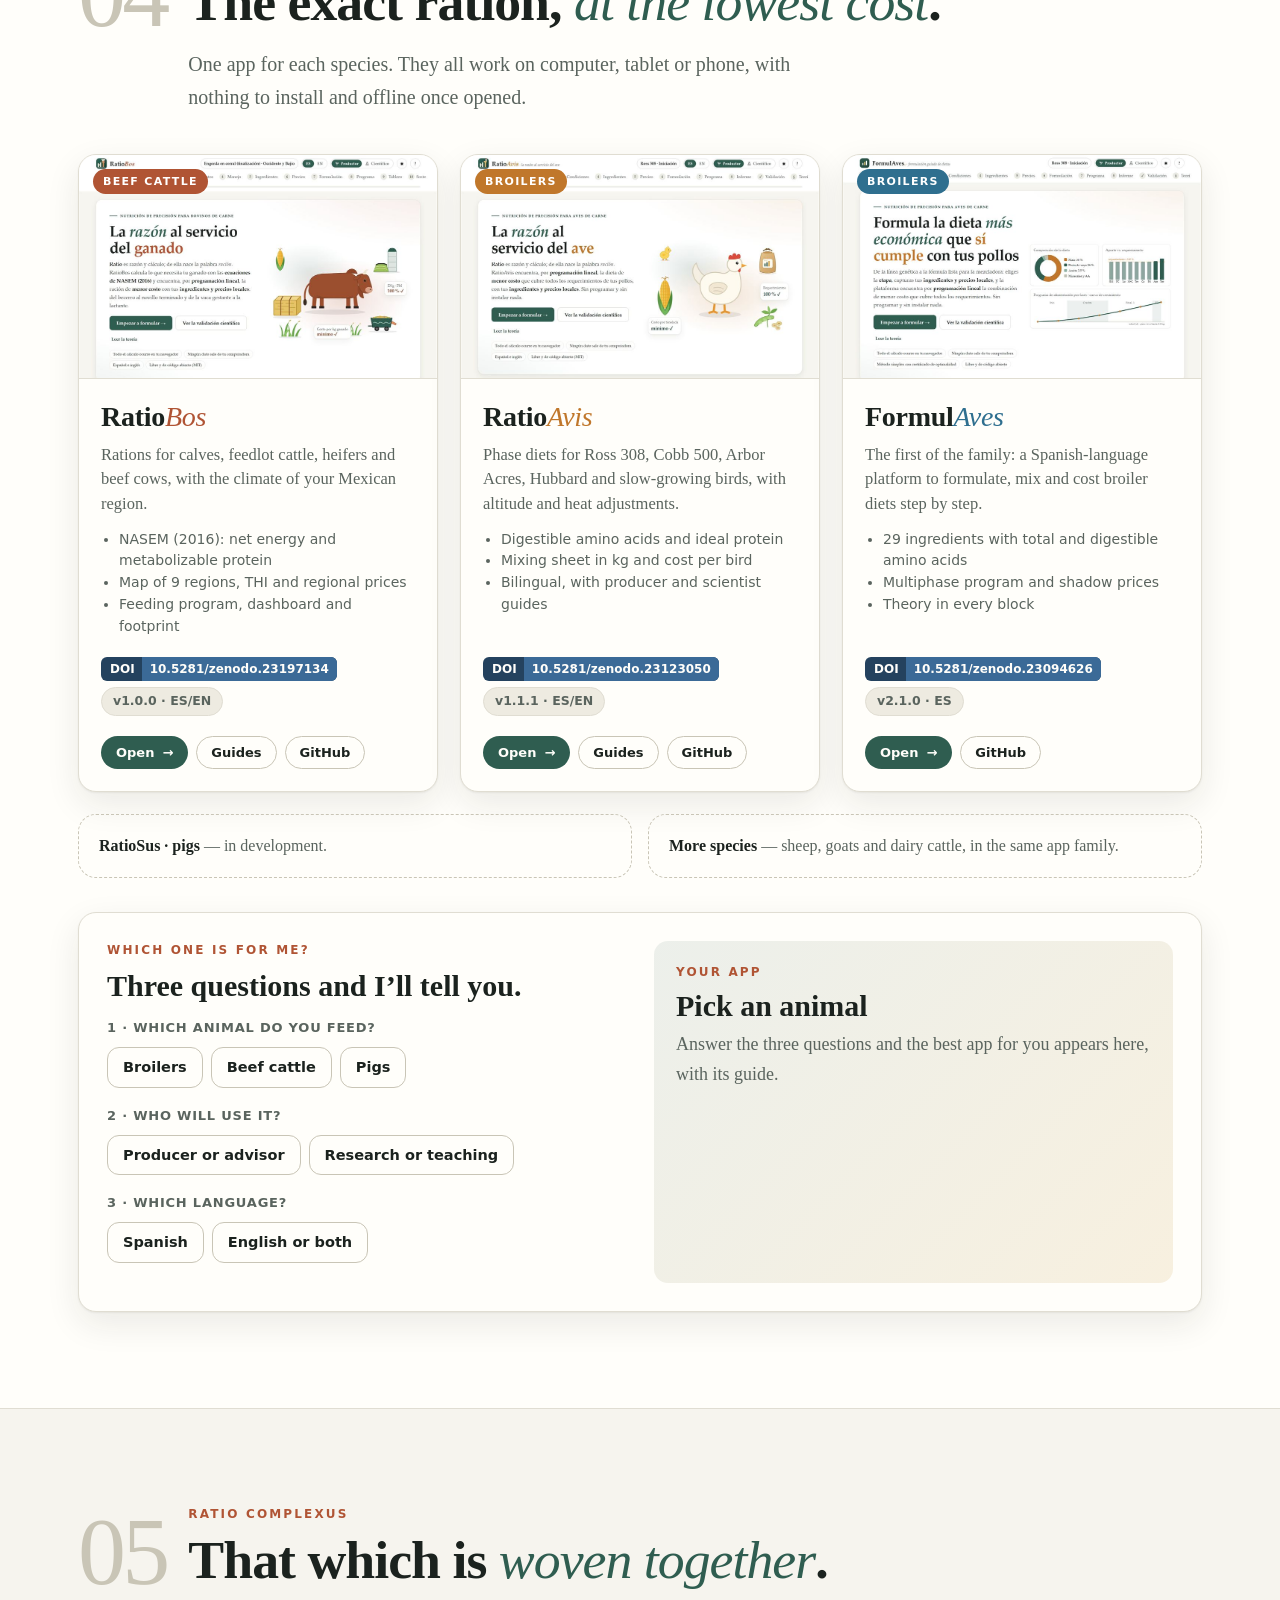
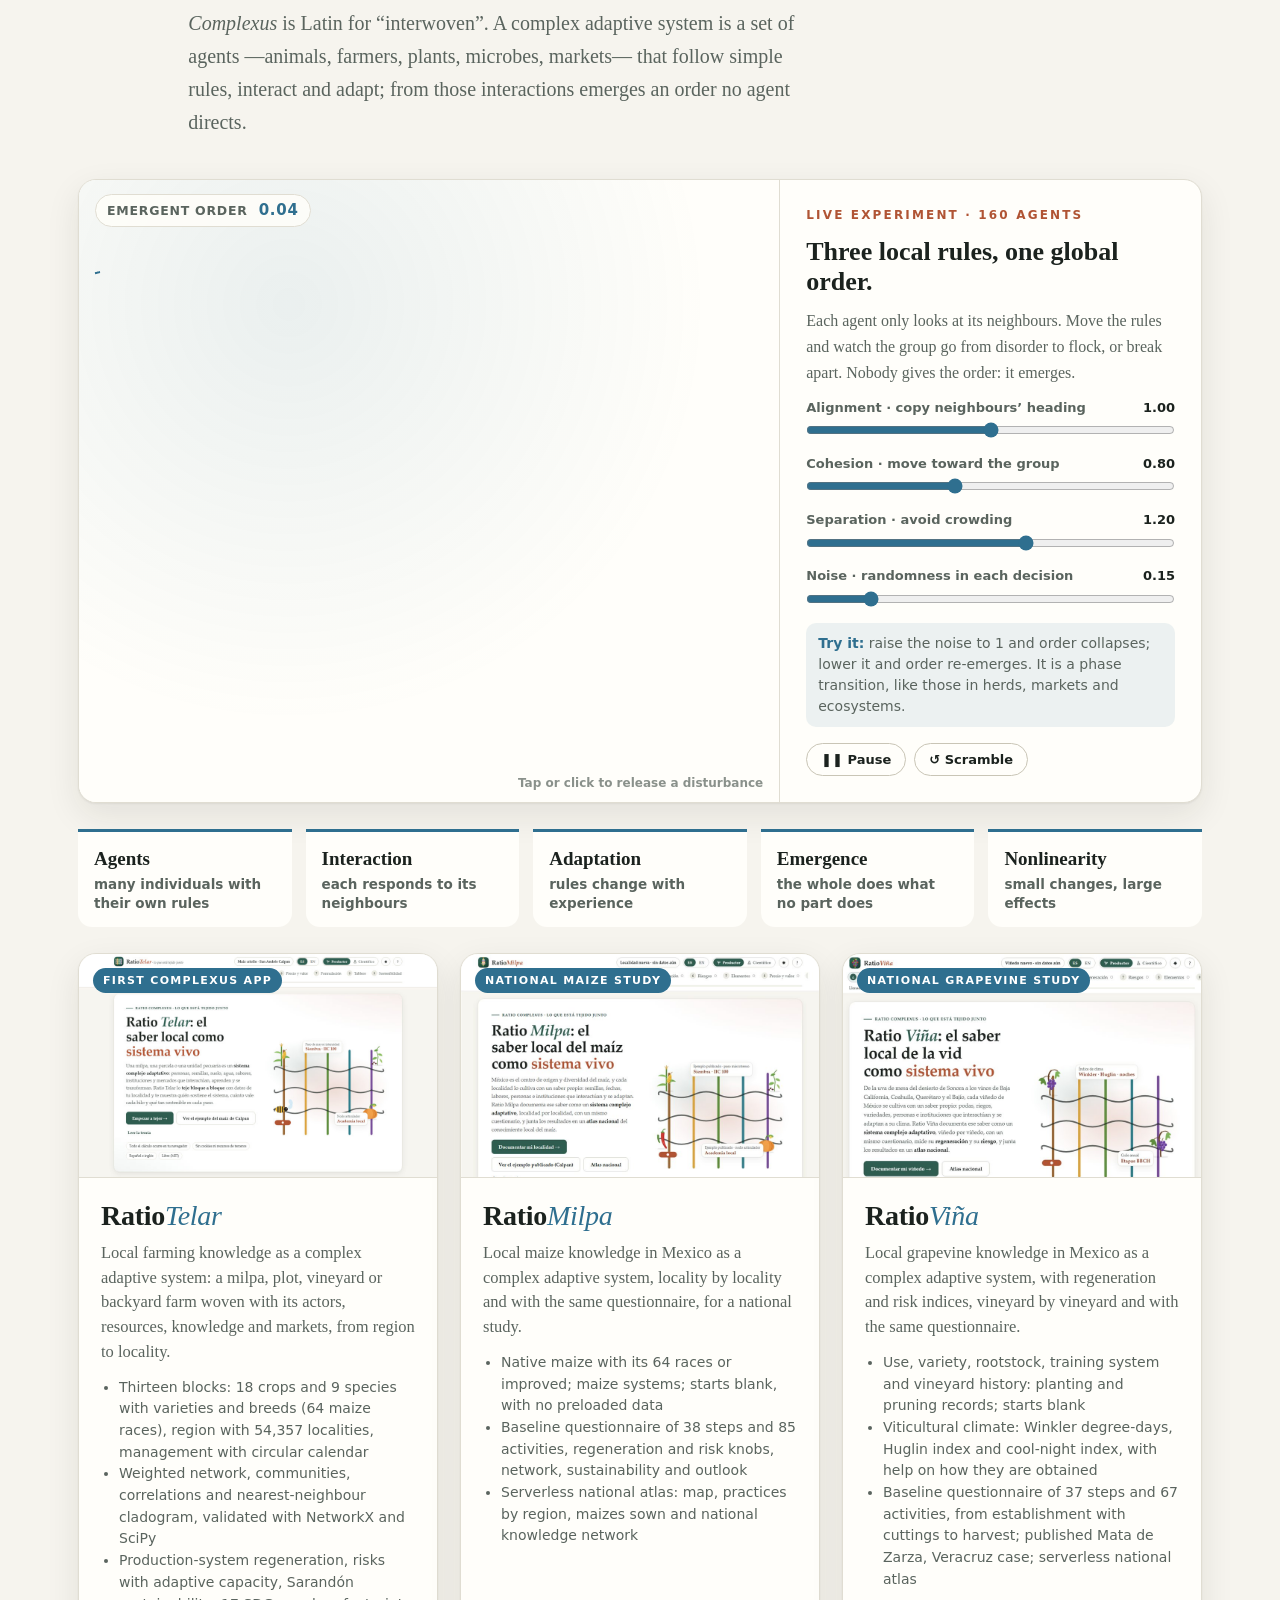
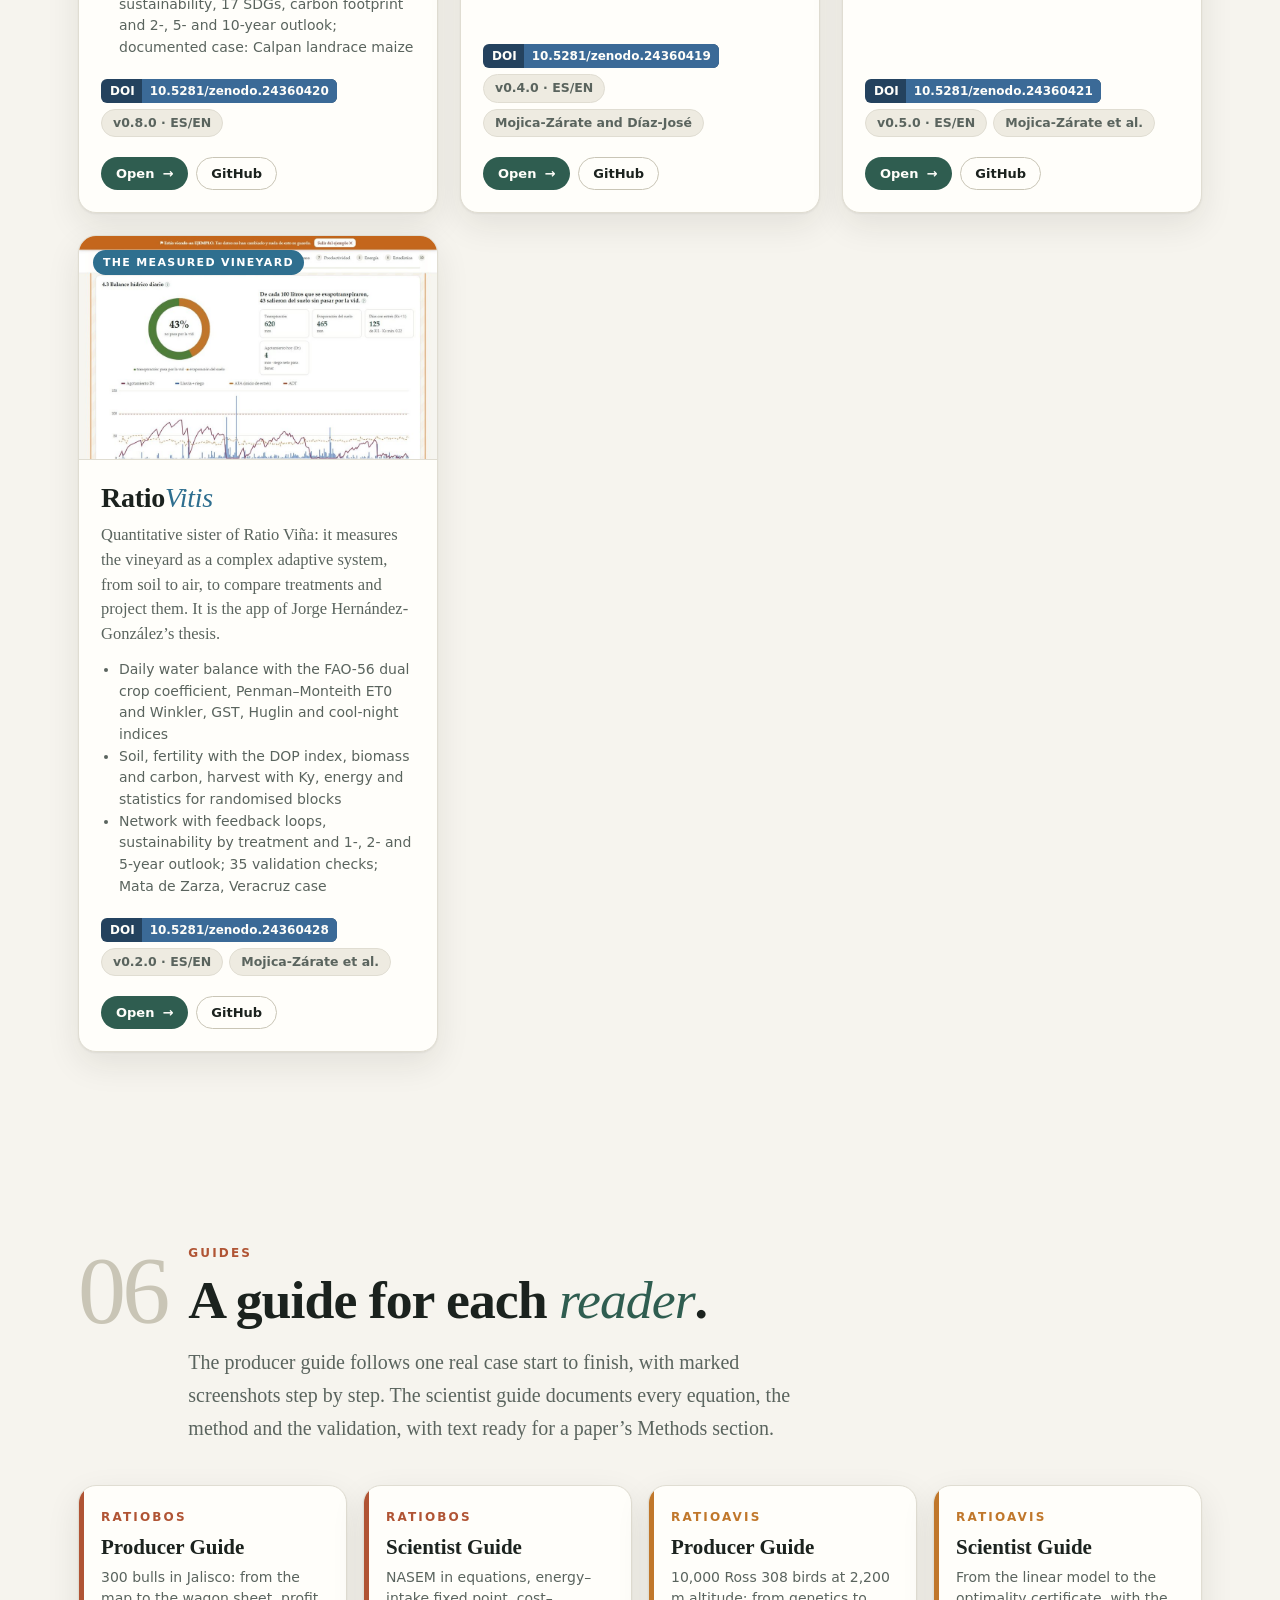
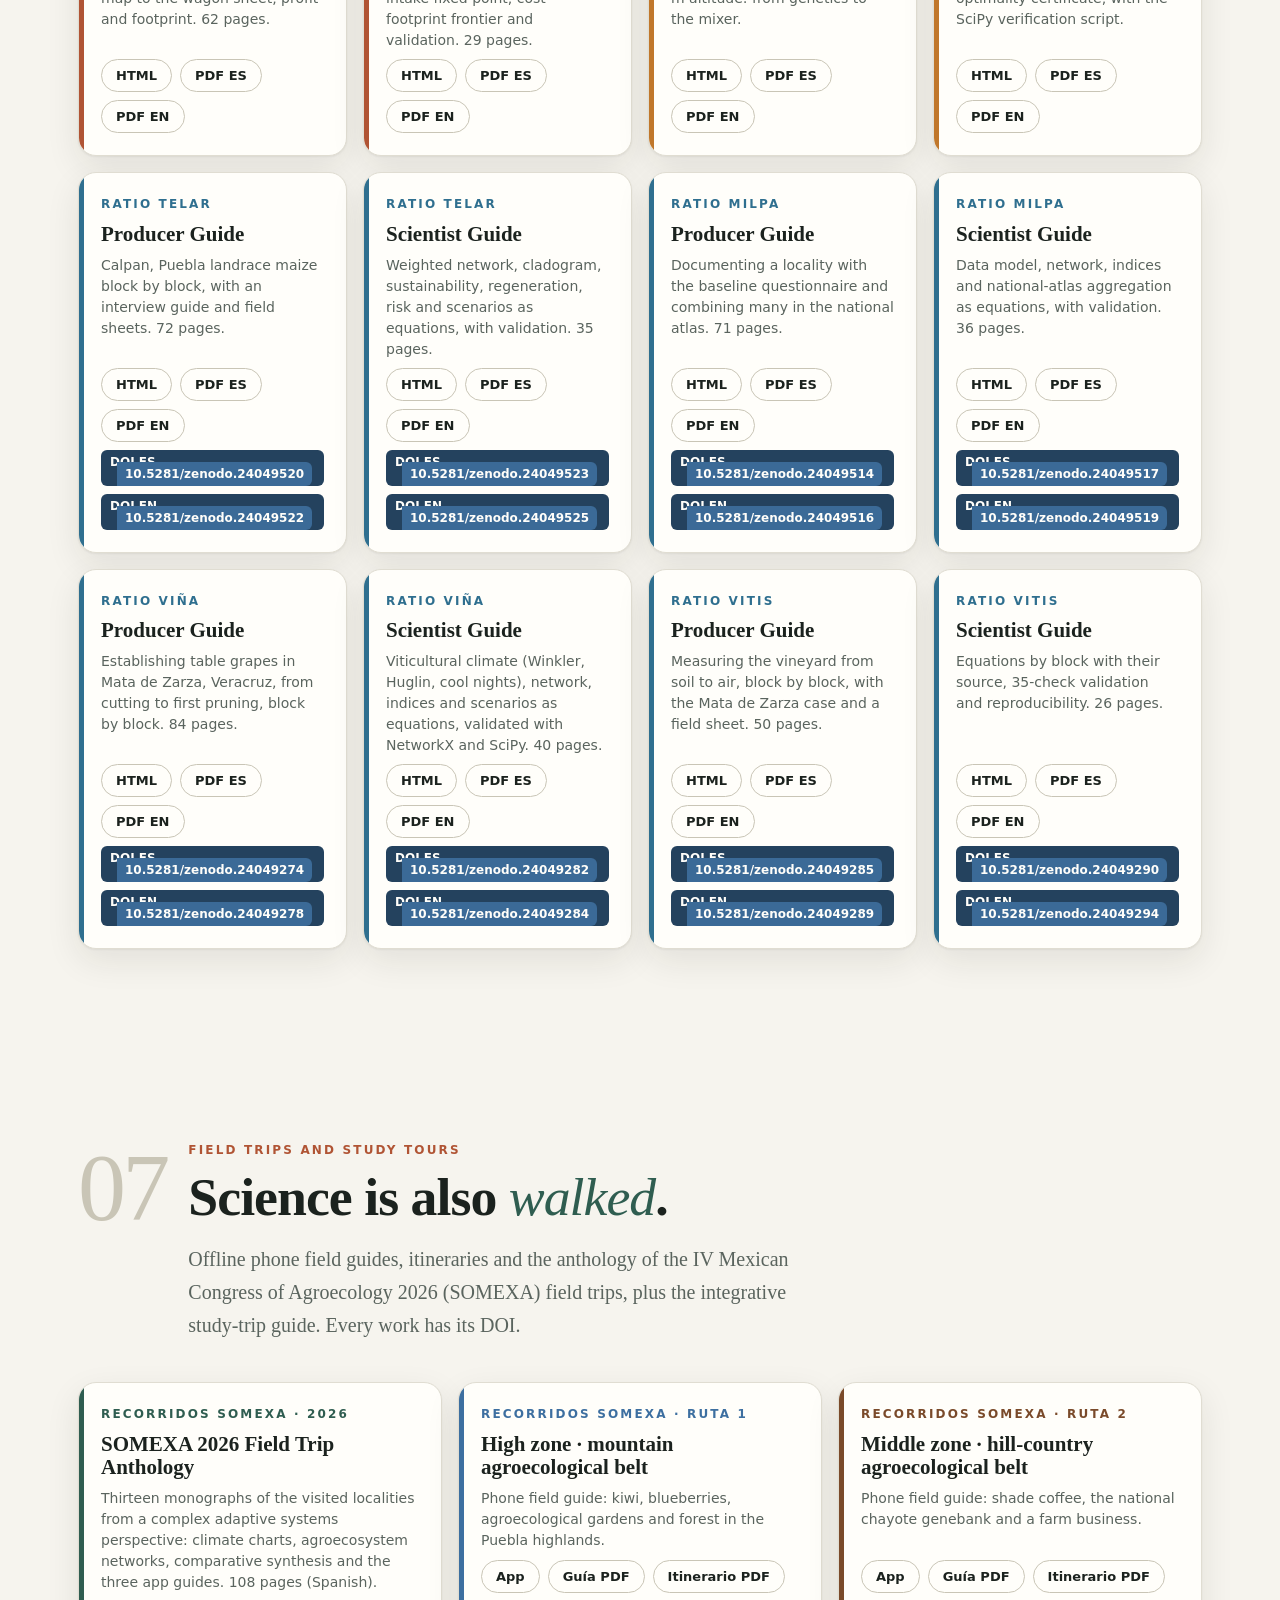
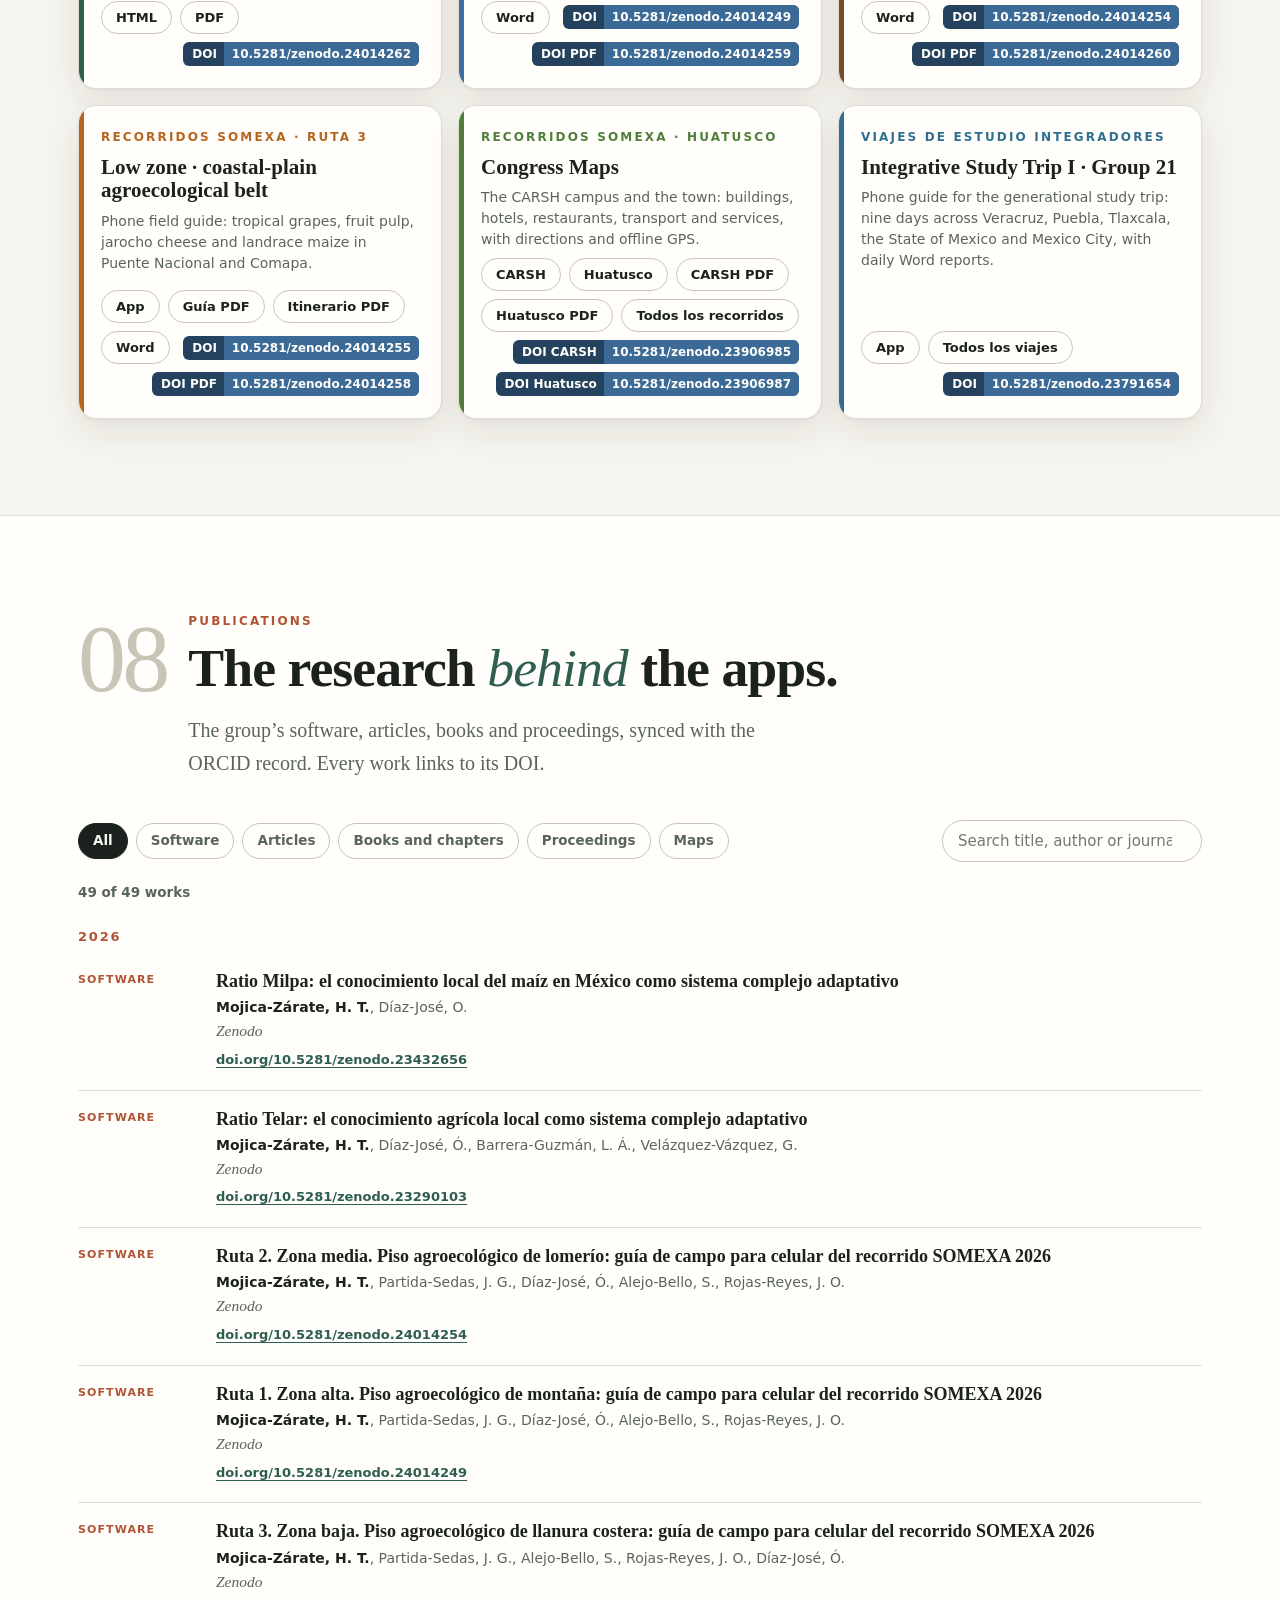
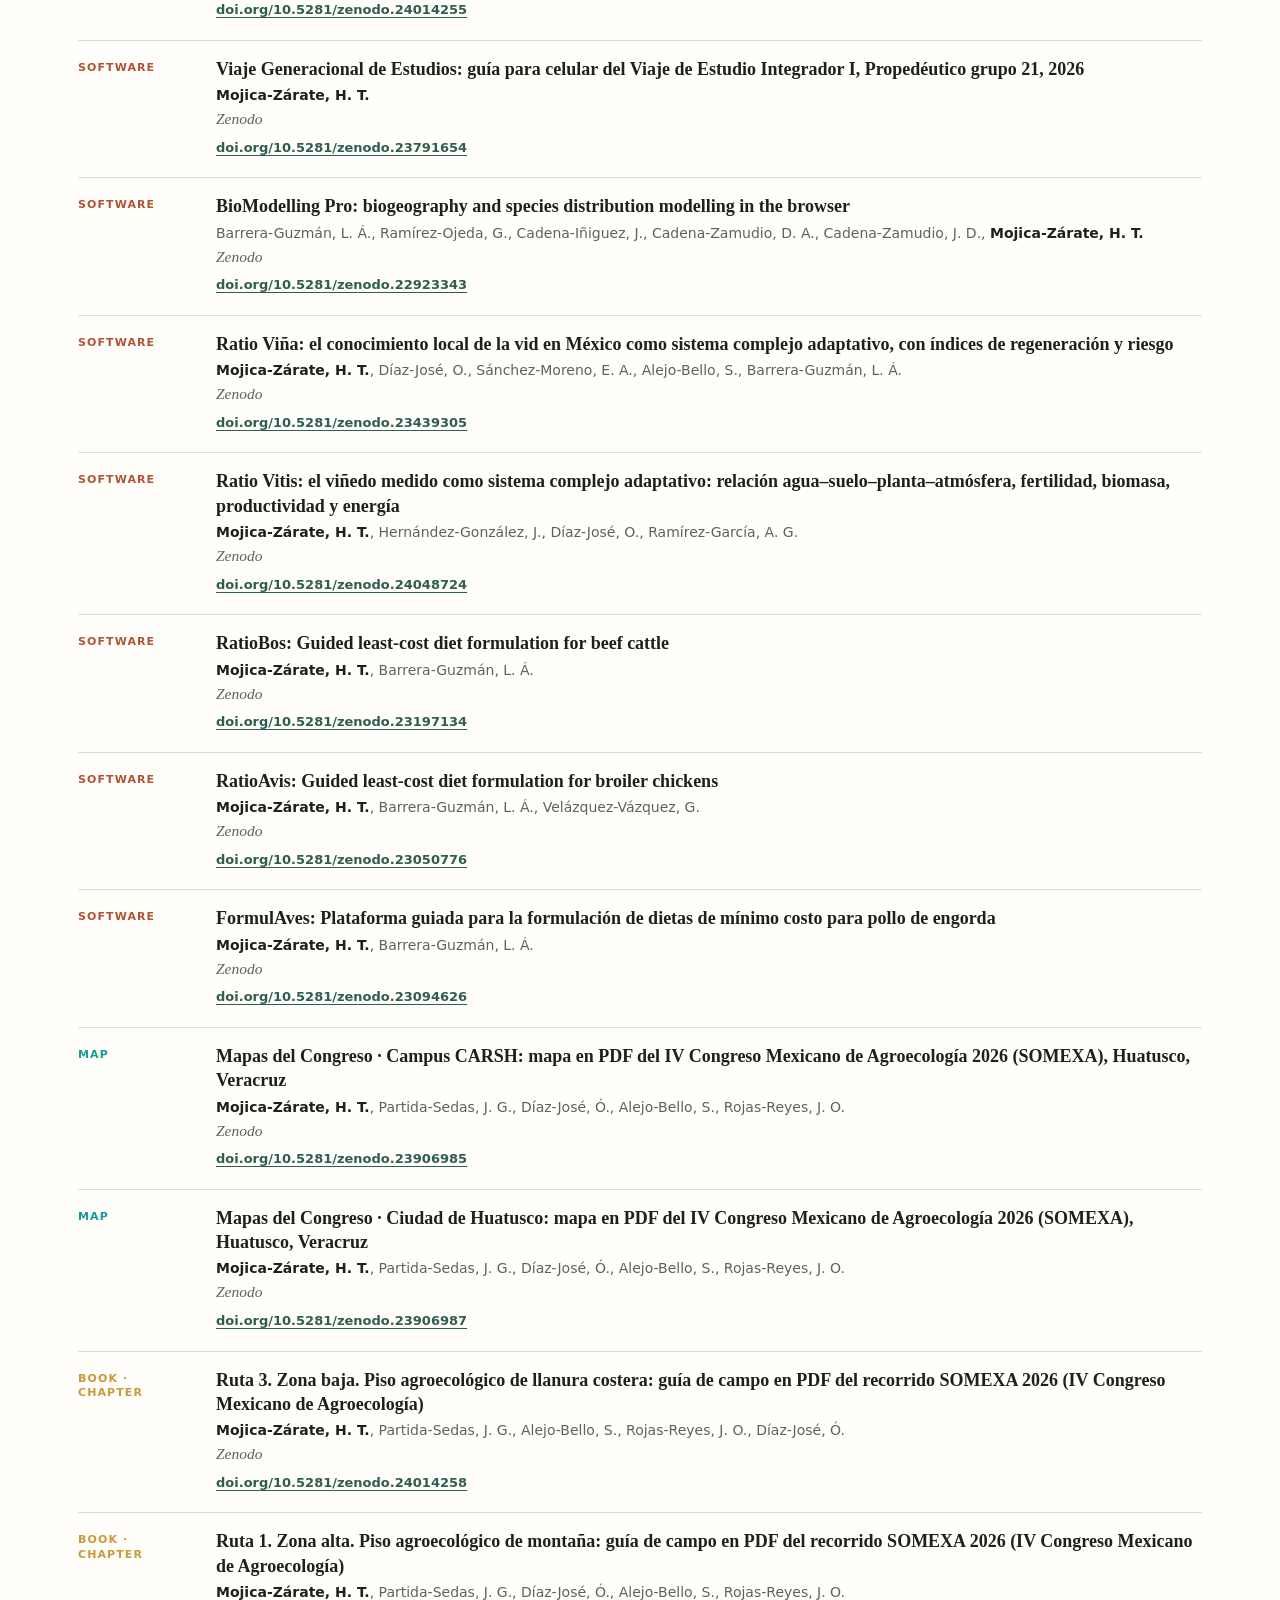
==== commit 87679709: "Portal: versiones nuevas de Milpa 0.4.0, Telar 0.8.0, Viña 0.5.0 y Vitis 0.2.0; Obras con las apps M" ====
--- a/index.html
+++ b/index.html
@@ -588,28 +588,28 @@
           <div class="d-txt"><span class="ala-tag">Complexus</span><h3>Ratio<i>Telar</i></h3>
             <p lang="es">El saber agrícola local como sistema complejo adaptativo: red ponderada, cladograma, regeneración, riesgos, sostenibilidad, 17 ODS y prospectiva, de la región a la localidad.</p>
             <p lang="en">Local farming knowledge as a complex adaptive system: weighted network, cladogram, regeneration, risks, sustainability, 17 SDGs and outlook, from region to locality.</p>
-            <div class="d-pie"><a class="doi" href="https://doi.org/10.5281/zenodo.23904339">DOI<b>10.5281/zenodo.23904339</b></a><a class="btn pri sm" href="https://hectortecumshe-ai.github.io/RatioTelar/"><span lang="es">Abrir</span><span lang="en">Open</span> →</a></div></div>
+            <div class="d-pie"><a class="doi" href="https://doi.org/10.5281/zenodo.24360420">DOI<b>10.5281/zenodo.24360420</b></a><a class="btn pri sm" href="https://hectortecumshe-ai.github.io/RatioTelar/"><span lang="es">Abrir</span><span lang="en">Open</span> →</a></div></div>
         </article>
         <article class="diapo" style="--c:var(--fav)" data-i="1">
           <img src="img/ratiomilpa.jpg" alt="Ratio Milpa" loading="lazy">
           <div class="d-txt"><span class="ala-tag">Complexus</span><h3>Ratio<i>Milpa</i></h3>
             <p lang="es">Estudio nacional del conocimiento local del maíz: 64 razas, cuestionario base que cada localidad responde y un atlas de México que junta los archivos sin servidor.</p>
             <p lang="en">National study of local maize knowledge: 64 races, a baseline questionnaire each locality answers and an atlas of Mexico that combines files without a server.</p>
-            <div class="d-pie"><a class="doi" href="https://doi.org/10.5281/zenodo.23904338">DOI<b>10.5281/zenodo.23904338</b></a><a class="btn pri sm" href="https://hectortecumshe-ai.github.io/RatioMilpa/"><span lang="es">Abrir</span><span lang="en">Open</span> →</a></div></div>
+            <div class="d-pie"><a class="doi" href="https://doi.org/10.5281/zenodo.24360419">DOI<b>10.5281/zenodo.24360419</b></a><a class="btn pri sm" href="https://hectortecumshe-ai.github.io/RatioMilpa/"><span lang="es">Abrir</span><span lang="en">Open</span> →</a></div></div>
         </article>
         <article class="diapo" style="--c:var(--fav)" data-i="2">
           <img src="img/ratiovina.jpg" alt="Ratio Viña" loading="lazy">
           <div class="d-txt"><span class="ala-tag">Complexus</span><h3>Ratio<i>Viña</i></h3>
             <p lang="es">El conocimiento local de la vid en México: clima vitícola (Winkler, Huglin, frescor nocturno), historial del viñedo, regeneración, riesgo y un atlas nacional sin servidor.</p>
             <p lang="en">Local grapevine knowledge in Mexico: viticultural climate (Winkler, Huglin, cool nights), vineyard history, regeneration, risk and a serverless national atlas.</p>
-            <div class="d-pie"><a class="doi" href="https://doi.org/10.5281/zenodo.23904342">DOI<b>10.5281/zenodo.23904342</b></a><a class="btn pri sm" href="https://hectortecumshe-ai.github.io/RatioVina/"><span lang="es">Abrir</span><span lang="en">Open</span> →</a></div></div>
+            <div class="d-pie"><a class="doi" href="https://doi.org/10.5281/zenodo.24360421">DOI<b>10.5281/zenodo.24360421</b></a><a class="btn pri sm" href="https://hectortecumshe-ai.github.io/RatioVina/"><span lang="es">Abrir</span><span lang="en">Open</span> →</a></div></div>
         </article>
         <article class="diapo" style="--c:var(--fav)" data-i="3">
           <img src="img/ratiovitis.jpg" alt="Ratio Vitis" loading="lazy">
           <div class="d-txt"><span class="ala-tag">Complexus</span><h3>Ratio<i>Vitis</i></h3>
             <p lang="es">El viñedo medido como sistema complejo adaptativo: agua del suelo al aire con FAO-56, clima diario, fertilidad, biomasa, cosecha, energía, estadística y escenarios a 1, 2 y 5 años.</p>
             <p lang="en">The measured vineyard as a complex adaptive system: water from soil to air with FAO-56, daily climate, fertility, biomass, harvest, energy, statistics and 1-, 2- and 5-year scenarios.</p>
-            <div class="d-pie"><a class="doi" href="https://doi.org/10.5281/zenodo.24048725">DOI<b>10.5281/zenodo.24048725</b></a><a class="btn pri sm" href="https://hectortecumshe-ai.github.io/RatioVitis/"><span lang="es">Abrir</span><span lang="en">Open</span> →</a></div></div>
+            <div class="d-pie"><a class="doi" href="https://doi.org/10.5281/zenodo.24360428">DOI<b>10.5281/zenodo.24360428</b></a><a class="btn pri sm" href="https://hectortecumshe-ai.github.io/RatioVitis/"><span lang="es">Abrir</span><span lang="en">Open</span> →</a></div></div>
         </article>
         <article class="diapo" style="--c:var(--bos)" data-i="4">
           <img src="img/ratiobos.jpg" alt="RatioBos" loading="lazy">
@@ -974,7 +974,7 @@
           <p lang="en">Local farming knowledge as a complex adaptive system: a milpa, plot, vineyard or backyard farm woven with its actors, resources, knowledge and markets, from region to locality.</p>
           <ul lang="es"><li>Trece bloques: 18 cultivos y 9 especies con variedades y razas (64 razas de maíz), región con 54,357 localidades, manejo con calendario circular</li><li>Red ponderada, comunidades, correlaciones y cladograma del vecino más cercano, validados con NetworkX y SciPy</li><li>Regeneración del sistema productivo, riesgos con capacidad adaptativa, sostenibilidad de Sarandón, 17 ODS, huella de carbono y prospectiva a 2, 5 y 10 años; caso documentado: maíz criollo de Calpan</li></ul>
           <ul lang="en"><li>Thirteen blocks: 18 crops and 9 species with varieties and breeds (64 maize races), region with 54,357 localities, management with circular calendar</li><li>Weighted network, communities, correlations and nearest-neighbour cladogram, validated with NetworkX and SciPy</li><li>Production-system regeneration, risks with adaptive capacity, Sarandón sustainability, 17 SDGs, carbon footprint and 2-, 5- and 10-year outlook; documented case: Calpan landrace maize</li></ul>
-          <div class="meta"><a class="doi" href="https://doi.org/10.5281/zenodo.23904339">DOI<b>10.5281/zenodo.23904339</b></a><span class="chip">v0.7.0 · ES/EN</span></div>
+          <div class="meta"><a class="doi" href="https://doi.org/10.5281/zenodo.24360420">DOI<b>10.5281/zenodo.24360420</b></a><span class="chip">v0.8.0 · ES/EN</span></div>
         </div>
         <div class="links"><a class="btn pri sm" href="https://hectortecumshe-ai.github.io/RatioTelar/"><span lang="es">Abrir</span><span lang="en">Open</span> →</a><a class="btn ghost sm" href="https://github.com/hectortecumshe-ai/RatioTelar">GitHub</a></div>
       </article>
@@ -986,7 +986,7 @@
           <p lang="en">Local maize knowledge in Mexico as a complex adaptive system, locality by locality and with the same questionnaire, for a national study.</p>
           <ul lang="es"><li>Maíz nativo con sus 64 razas o mejorado; sistemas de maíz; arranca en blanco, sin datos precargados</li><li>Cuestionario base de 38 pasos y 85 actividades, regeneración y riesgo con perillas, red, sostenibilidad y prospectiva</li><li>Atlas nacional sin servidor: mapa, prácticas por región, maíces sembrados y red nacional del conocimiento</li></ul>
           <ul lang="en"><li>Native maize with its 64 races or improved; maize systems; starts blank, with no preloaded data</li><li>Baseline questionnaire of 38 steps and 85 activities, regeneration and risk knobs, network, sustainability and outlook</li><li>Serverless national atlas: map, practices by region, maizes sown and national knowledge network</li></ul>
-          <div class="meta"><a class="doi" href="https://doi.org/10.5281/zenodo.23904338">DOI<b>10.5281/zenodo.23904338</b></a><span class="chip">v0.3.0 · ES/EN</span><span class="chip" lang="es">Mojica-Zárate y Díaz-José</span><span class="chip" lang="en">Mojica-Zárate and Díaz-José</span></div>
+          <div class="meta"><a class="doi" href="https://doi.org/10.5281/zenodo.24360419">DOI<b>10.5281/zenodo.24360419</b></a><span class="chip">v0.4.0 · ES/EN</span><span class="chip" lang="es">Mojica-Zárate y Díaz-José</span><span class="chip" lang="en">Mojica-Zárate and Díaz-José</span></div>
         </div>
         <div class="links"><a class="btn pri sm" href="https://hectortecumshe-ai.github.io/RatioMilpa/"><span lang="es">Abrir</span><span lang="en">Open</span> →</a><a class="btn ghost sm" href="https://github.com/hectortecumshe-ai/RatioMilpa">GitHub</a></div>
       </article>
@@ -998,7 +998,7 @@
           <p lang="en">Local grapevine knowledge in Mexico as a complex adaptive system, with regeneration and risk indices, vineyard by vineyard and with the same questionnaire.</p>
           <ul lang="es"><li>Destino, variedad, portainjerto, conducción e historial del viñedo: plantación y registro de podas; arranca en blanco</li><li>Clima vitícola: grados día de Winkler, índice de Huglin y frescor nocturno, con ayuda que explica cómo se obtienen</li><li>Cuestionario base de 37 pasos y 67 actividades, del establecimiento con esquejes a la cosecha; caso publicado de Mata de Zarza, Veracruz; atlas nacional sin servidor</li></ul>
           <ul lang="en"><li>Use, variety, rootstock, training system and vineyard history: planting and pruning records; starts blank</li><li>Viticultural climate: Winkler degree-days, Huglin index and cool-night index, with help on how they are obtained</li><li>Baseline questionnaire of 37 steps and 67 activities, from establishment with cuttings to harvest; published Mata de Zarza, Veracruz case; serverless national atlas</li></ul>
-          <div class="meta"><a class="doi" href="https://doi.org/10.5281/zenodo.23904342">DOI<b>10.5281/zenodo.23904342</b></a><span class="chip">v0.4.0 · ES/EN</span><span class="chip">Mojica-Zárate et al.</span></div>
+          <div class="meta"><a class="doi" href="https://doi.org/10.5281/zenodo.24360421">DOI<b>10.5281/zenodo.24360421</b></a><span class="chip">v0.5.0 · ES/EN</span><span class="chip">Mojica-Zárate et al.</span></div>
         </div>
         <div class="links"><a class="btn pri sm" href="https://hectortecumshe-ai.github.io/RatioVina/"><span lang="es">Abrir</span><span lang="en">Open</span> →</a><a class="btn ghost sm" href="https://github.com/hectortecumshe-ai/RatioVina">GitHub</a></div>
       </article>
@@ -1010,7 +1010,7 @@
           <p lang="en">Quantitative sister of Ratio Viña: it measures the vineyard as a complex adaptive system, from soil to air, to compare treatments and project them. It is the app of Jorge Hernández-González’s thesis.</p>
           <ul lang="es"><li>Balance hídrico diario con el coeficiente dual de FAO-56, ET0 de Penman–Monteith e índices de Winkler, GST, Huglin y frescor nocturno</li><li>Suelo, fertilidad con índice DOP, biomasa y carbono, cosecha con Ky, energía y estadística para bloques al azar</li><li>Red con lazos de retroalimentación, sostenibilidad por tratamiento y prospectiva a 1, 2 y 5 años; 35 comprobaciones de validación; caso de Mata de Zarza, Veracruz</li></ul>
           <ul lang="en"><li>Daily water balance with the FAO-56 dual crop coefficient, Penman–Monteith ET0 and Winkler, GST, Huglin and cool-night indices</li><li>Soil, fertility with the DOP index, biomass and carbon, harvest with Ky, energy and statistics for randomised blocks</li><li>Network with feedback loops, sustainability by treatment and 1-, 2- and 5-year outlook; 35 validation checks; Mata de Zarza, Veracruz case</li></ul>
-          <div class="meta"><a class="doi" href="https://doi.org/10.5281/zenodo.24048725">DOI<b>10.5281/zenodo.24048725</b></a><span class="chip">v0.1.0 · ES/EN</span><span class="chip">Mojica-Zárate et al.</span></div>
+          <div class="meta"><a class="doi" href="https://doi.org/10.5281/zenodo.24360428">DOI<b>10.5281/zenodo.24360428</b></a><span class="chip">v0.2.0 · ES/EN</span><span class="chip">Mojica-Zárate et al.</span></div>
         </div>
         <div class="links"><a class="btn pri sm" href="https://hectortecumshe-ai.github.io/RatioVitis/"><span lang="es">Abrir</span><span lang="en">Open</span> →</a><a class="btn ghost sm" href="https://github.com/hectortecumshe-ai/RatioVitis">GitHub</a></div>
       </article>
@@ -1128,10 +1128,10 @@
     <div class="citas">
       <div class="cita card rev" style="--c:var(--bos)"><div><div class="c">RatioBos</div><p id="c1">Mojica-Zárate, H. T., &amp; Barrera-Guzmán, L. Á. (2026). <i>RatioBos: Guided least-cost diet formulation for beef cattle</i> (Version 1.0.0) [Software]. Zenodo. https://doi.org/10.5281/zenodo.23197134</p></div><button class="btn ghost sm" data-copia="c1"><span lang="es">Copiar</span><span lang="en">Copy</span></button></div>
       <div class="cita card rev" style="--c:var(--avis)"><div><div class="c">RatioAvis</div><p id="c2">Mojica-Zárate, H. T., Barrera-Guzmán, L. Á., &amp; Velázquez-Vázquez, G. (2026). <i>RatioAvis: Guided least-cost diet formulation for broiler chickens</i> (Version 1.1.1) [Software]. Zenodo. https://doi.org/10.5281/zenodo.23123050</p></div><button class="btn ghost sm" data-copia="c2"><span lang="es">Copiar</span><span lang="en">Copy</span></button></div>
-      <div class="cita card rev" style="--c:var(--fav)"><div><div class="c">Ratio Telar</div><p id="c4">Mojica-Zárate, H. T., Díaz-José, O., Barrera-Guzmán, L. Á., &amp; Velázquez-Vázquez, G. (2026). <i>Ratio Telar: el conocimiento agrícola local como sistema complejo adaptativo</i> (Versión 0.7.0) [Software]. Zenodo. https://doi.org/10.5281/zenodo.23904339</p></div><button class="btn ghost sm" data-copia="c4"><span lang="es">Copiar</span><span lang="en">Copy</span></button></div>
-      <div class="cita card rev" style="--c:var(--fav)"><div><div class="c">Ratio Milpa</div><p id="c5">Mojica-Zárate, H. T., &amp; Díaz-José, O. (2026). <i>Ratio Milpa: el conocimiento local del maíz en México como sistema complejo adaptativo</i> (Versión 0.3.0) [Software]. Zenodo. https://doi.org/10.5281/zenodo.23904338</p></div><button class="btn ghost sm" data-copia="c5"><span lang="es">Copiar</span><span lang="en">Copy</span></button></div>
-      <div class="cita card rev" style="--c:var(--fav)"><div><div class="c">Ratio Viña</div><p id="c6">Mojica-Zárate, H. T., Díaz-José, O., Sánchez-Moreno, E. A., Alejo-Bello, S., &amp; Barrera-Guzmán, L. Á. (2026). <i>Ratio Viña: el conocimiento local de la vid en México como sistema complejo adaptativo, con índices de regeneración y riesgo</i> (Versión 0.4.0) [Software]. Zenodo. https://doi.org/10.5281/zenodo.23904342</p></div><button class="btn ghost sm" data-copia="c6"><span lang="es">Copiar</span><span lang="en">Copy</span></button></div>
-      <div class="cita card rev" style="--c:var(--fav)"><div><div class="c">Ratio Vitis</div><p id="c7">Mojica-Zárate, H. T., Hernández-González, J., Díaz-José, O., &amp; Ramírez-García, A. G. (2026). <i>Ratio Vitis: el viñedo medido como sistema complejo adaptativo: relación agua–suelo–planta–atmósfera, fertilidad, biomasa, productividad y energía</i> (Versión 0.1.0) [Software]. Zenodo. https://doi.org/10.5281/zenodo.24048725</p></div><button class="btn ghost sm" data-copia="c7"><span lang="es">Copiar</span><span lang="en">Copy</span></button></div>
+      <div class="cita card rev" style="--c:var(--fav)"><div><div class="c">Ratio Telar</div><p id="c4">Mojica-Zárate, H. T., Díaz-José, O., Barrera-Guzmán, L. Á., &amp; Velázquez-Vázquez, G. (2026). <i>Ratio Telar: el conocimiento agrícola local como sistema complejo adaptativo</i> (Versión 0.8.0) [Software]. Zenodo. https://doi.org/10.5281/zenodo.24360420</p></div><button class="btn ghost sm" data-copia="c4"><span lang="es">Copiar</span><span lang="en">Copy</span></button></div>
+      <div class="cita card rev" style="--c:var(--fav)"><div><div class="c">Ratio Milpa</div><p id="c5">Mojica-Zárate, H. T., &amp; Díaz-José, O. (2026). <i>Ratio Milpa: el conocimiento local del maíz en México como sistema complejo adaptativo</i> (Versión 0.4.0) [Software]. Zenodo. https://doi.org/10.5281/zenodo.24360419</p></div><button class="btn ghost sm" data-copia="c5"><span lang="es">Copiar</span><span lang="en">Copy</span></button></div>
+      <div class="cita card rev" style="--c:var(--fav)"><div><div class="c">Ratio Viña</div><p id="c6">Mojica-Zárate, H. T., Díaz-José, O., Sánchez-Moreno, E. A., Alejo-Bello, S., &amp; Barrera-Guzmán, L. Á. (2026). <i>Ratio Viña: el conocimiento local de la vid en México como sistema complejo adaptativo, con índices de regeneración y riesgo</i> (Versión 0.5.0) [Software]. Zenodo. https://doi.org/10.5281/zenodo.24360421</p></div><button class="btn ghost sm" data-copia="c6"><span lang="es">Copiar</span><span lang="en">Copy</span></button></div>
+      <div class="cita card rev" style="--c:var(--fav)"><div><div class="c">Ratio Vitis</div><p id="c7">Mojica-Zárate, H. T., Hernández-González, J., Díaz-José, O., &amp; Ramírez-García, A. G. (2026). <i>Ratio Vitis: el viñedo medido como sistema complejo adaptativo: relación agua–suelo–planta–atmósfera, fertilidad, biomasa, productividad y energía</i> (Versión 0.2.0) [Software]. Zenodo. https://doi.org/10.5281/zenodo.24360428</p></div><button class="btn ghost sm" data-copia="c7"><span lang="es">Copiar</span><span lang="en">Copy</span></button></div>
       <div class="cita card rev" style="--c:var(--fav)"><div><div class="c">FormulAves</div><p id="c3">Mojica-Zárate, H. T., &amp; Barrera-Guzmán, L. Á. (2026). <i>FormulAves: Plataforma guiada para la formulación de dietas de mínimo costo para pollo de engorda</i> (Versión 2.1.0) [Software]. Zenodo. https://doi.org/10.5281/zenodo.23094626</p></div><button class="btn ghost sm" data-copia="c3"><span lang="es">Copiar</span><span lang="en">Copy</span></button></div>
     </div>
   </div>
@@ -1154,7 +1154,7 @@
 <script>
 "use strict";
 const $ = (s, e = document) => e.querySelector(s), $$ = (s, e = document) => [...e.querySelectorAll(s)];
-const OBRAS = [{"titulo":"Mapas del Congreso · Campus CARSH: mapa en PDF del IV Congreso Mexicano de Agroecología 2026 (SOMEXA), Huatusco, Veracruz","tipo":"other","anio":2026,"revista":"Zenodo","doi":"10.5281/zenodo.23906985","autores":["Mojica-Zárate, Héctor Tecumshé","Partida-Sedas, José Gervasio","Díaz-José, Óscar","Alejo-Bello, Sergio","Rojas-Reyes, José Orlando"]},{"titulo":"Mapas del Congreso · Ciudad de Huatusco: mapa en PDF del IV Congreso Mexicano de Agroecología 2026 (SOMEXA), Huatusco, Veracruz","tipo":"other","anio":2026,"revista":"Zenodo","doi":"10.5281/zenodo.23906987","autores":["Mojica-Zárate, Héctor Tecumshé","Partida-Sedas, José Gervasio","Díaz-José, Óscar","Alejo-Bello, Sergio","Rojas-Reyes, José Orlando"]},{"titulo":"Ruta 3. Zona baja. Piso agroecológico de llanura costera: guía de campo en PDF del recorrido SOMEXA 2026 (IV Congreso Mexicano de Agroecología)","tipo":"book","anio":2026,"revista":"Zenodo","doi":"10.5281/zenodo.24014258","autores":["Mojica-Zárate, Héctor Tecumshé","Partida-Sedas, José Gervasio","Alejo-Bello, Sergio","Rojas-Reyes, José Orlando","Díaz-José, Óscar"]},{"titulo":"Ruta 1. Zona alta. Piso agroecológico de montaña: guía de campo en PDF del recorrido SOMEXA 2026 (IV Congreso Mexicano de Agroecología)","tipo":"book","anio":2026,"revista":"Zenodo","doi":"10.5281/zenodo.24014259","autores":["Mojica-Zárate, Héctor Tecumshé","Partida-Sedas, José Gervasio","Díaz-José, Óscar","Alejo-Bello, Sergio","Rojas-Reyes, José Orlando"]},{"titulo":"Ruta 2. Zona media. Piso agroecológico de lomerío: guía de campo en PDF del recorrido SOMEXA 2026 (IV Congreso Mexicano de Agroecología)","tipo":"book","anio":2026,"revista":"Zenodo","doi":"10.5281/zenodo.24014260","autores":["Mojica-Zárate, Héctor Tecumshé","Partida-Sedas, José Gervasio","Díaz-José, Óscar","Alejo-Bello, Sergio","Rojas-Reyes, José Orlando"]},{"titulo":"Antología de recorridos SOMEXA 2026: monografías e información socioambiental y agroecológica de las localidades visitadas desde un enfoque de Sistemas Complejos Adaptativos en la Agroecología","tipo":"book","anio":2026,"revista":"Universidad Autónoma Chapingo · Zenodo","doi":"10.5281/zenodo.24014262","autores":["Mojica-Zárate, Héctor Tecumshé","Díaz-José, Óscar","Alejo-Bello, Sergio","Partida-Sedas, José Gervasio","Rojas-Reyes, José Orlando"]},{"titulo":"Ruta 2. Zona media. Piso agroecológico de lomerío: guía de campo para celular del recorrido SOMEXA 2026","tipo":"software","anio":2026,"revista":"Zenodo","doi":"10.5281/zenodo.24014254","autores":["Mojica-Zárate, Héctor Tecumshé","Partida-Sedas, José Gervasio","Díaz-José, Óscar","Alejo-Bello, Sergio","Rojas-Reyes, José Orlando"]},{"titulo":"Ruta 1. Zona alta. Piso agroecológico de montaña: guía de campo para celular del recorrido SOMEXA 2026","tipo":"software","anio":2026,"revista":"Zenodo","doi":"10.5281/zenodo.24014249","autores":["Mojica-Zárate, Héctor Tecumshé","Partida-Sedas, José Gervasio","Díaz-José, Óscar","Alejo-Bello, Sergio","Rojas-Reyes, José Orlando"]},{"titulo":"Ruta 3. Zona baja. Piso agroecológico de llanura costera: guía de campo para celular del recorrido SOMEXA 2026","tipo":"software","anio":2026,"revista":"Zenodo","doi":"10.5281/zenodo.24014255","autores":["Mojica-Zárate, Héctor Tecumshé","Partida-Sedas, José Gervasio","Alejo-Bello, Sergio","Rojas-Reyes, José Orlando","Díaz-José, Óscar"]},{"titulo":"Viaje Generacional de Estudios: guía para celular del Viaje de Estudio Integrador I, Propedéutico grupo 21, 2026","tipo":"software","anio":2026,"revista":"Zenodo","doi":"10.5281/zenodo.23791654","autores":["Mojica-Zárate, Héctor Tecumshé"]},{"titulo":"Ratio Telar: el conocimiento agrícola local como sistema complejo adaptativo","tipo":"software","anio":2026,"revista":"Zenodo","doi":"10.5281/zenodo.23290103","autores":["Mojica-Zárate, Héctor Tecumshé","Díaz-José, Óscar","Barrera-Guzmán, Luis Ángel","Velázquez-Vázquez, Guadalupe"]},{"titulo":"Advances and Challenges in the Mineral Nutrition of Passion Fruit (Passiflora edulis Sims) and Its Implications for Productivity and Quality: A Review","tipo":"journal-article","anio":2026,"revista":"Crops","doi":"10.3390/crops6050096","autores":["Barrera-Guzmán, Luis Ángel","Ramírez-Ojeda, Gabriela","Mojica-Zárate, Héctor Tecumshé","Cadena-Iñiguez, Jorge","Cadena-Zamudio, Daniel Alejandro","Cadena-Zamudio, Jorge David","Tinoco-Rueda, Juan Ángel"]},{"titulo":"RatioBos: Guided least-cost diet formulation for beef cattle","tipo":"software","anio":2026,"revista":"Zenodo","doi":"10.5281/zenodo.23197134","autores":["Mojica-Zárate, Héctor Tecumshé","Barrera-Guzmán, Luis Ángel"]},{"titulo":"RatioAvis: Guided least-cost diet formulation for broiler chickens","tipo":"software","anio":2026,"revista":"Zenodo","doi":"10.5281/zenodo.23050776","autores":["Mojica-Zárate, Héctor Tecumshé","Barrera-Guzmán, Luis Ángel","Velázquez-Vázquez, Guadalupe"]},{"titulo":"FormulAves: Plataforma guiada para la formulación de dietas de mínimo costo para pollo de engorda","tipo":"software","anio":2026,"revista":"Zenodo","doi":"10.5281/zenodo.23094626","autores":["Mojica-Zárate, Héctor Tecumshé","Barrera-Guzmán, Luis Ángel"]},{"titulo":"BioModelling Pro: biogeography and species distribution modelling in the browser","tipo":"software","anio":2026,"revista":"Zenodo","doi":"10.5281/zenodo.22923343","autores":["Barrera-Guzmán, Luis Ángel","Ramírez-Ojeda, Gabriela","Cadena-Iñiguez, Jorge","Cadena-Zamudio, Daniel Alejandro","Cadena-Zamudio, Jorge David","Mojica-Zárate, Héctor Tecumshé"]},{"titulo":"Diversidad morfológica de Vitis tiliifolia Humb. Bonpl. ex Roem. Schult. (Vitaceae) en poblaciones silvestres de cuatro localidades del estado de Veracruz, México","tipo":"journal-article","anio":2026,"revista":"Polibotánica","doi":"10.18387/polibotanica.62.2","autores":["Mata Alejandro, Humberto","Castañeda-Chávez, María Del Refugio","Aguilar Pérez, Luis Alfonso","Mójica-Zárate, Héctor Tecumshé","Cruz-Castillo, Juan Guillermo"]},{"titulo":"conocimiento agrícola local: el stack del maíz criollo en Calpan, Puebla","tipo":"journal-article","anio":2026,"revista":"Agricultura, Sociedad y Desarrollo","doi":"10.22231/asyd.v23i3.1822","autores":["Díaz-José, Oscar","Mojica-Zárate, Héctor Tecumshé","Díaz-José, Julio","Vilaboa-Arróniz, Julio"]},{"titulo":"Global Perspective and the Current Characterization of Buffelgrass (Pennisetum ciliare (L.) Link) with Emphasis on Arid Mexican Territories","tipo":"journal-article","anio":2026,"revista":"Grasses","doi":"10.3390/grasses5020022","autores":["Barrera-Guzmán, Luis Ángel","Mojica-Zárate, Héctor Tecumshé","Cadena-Iñiguez, Jorge","Cruz-Castillo, Juan Guillermo","Díaz-José, Óscar","Tinoco-Rueda, Juan Ángel","Alejo-Bello, Sergio","Rojas-Reyes, José Orlando","Partida-Sedas, José Gervasio","Téllez-Hernández, Haydée Xanat"]},{"titulo":"Almacenes de carbono aéreo y en suelos en sistemas agroforestales, pastizal y bosque mesófilo de montaña en Veracruz, México","tipo":"journal-article","anio":2026,"revista":"Revista Mexicana de Ciencias Pecuarias","doi":"10.22319/rmcp.v17i1.6886","autores":["Acevedo Cruz, Saulo","Valdés Velarde, Eduardo","Tinoco Rueda, Juan Angel","Martínez Hueto, Eunice","Escamilla Prado, Esteban","Barrera Guzmán, Luis Angel","Mojica Zárate, Héctor Tecumshé"]},{"titulo":"Determination of a space-time flight model of Apis mellifera defined from the floral stimulation of columnar cacti in arid Mexican territories","tipo":"journal-article","anio":2026,"revista":"Revista Colombiana de Ciencias Pecuarias","doi":"10.17533/udea.rccp.e361534","autores":["Mojica-Zárate, Héctor Tecumshé","Barrera-Guzmán, Luis Ángel","Díaz-José, Oscar","Tinoco-Rueda, Juan Ángel","Rojas-Reyes, José Orlando","Alejo-Bello, Sergio"]},{"titulo":"Multivariate Analysis of the Bioclimatic and Soil Determinants That Model the Distribution of Bidens pilosa L. in Veracruz, Mexico","tipo":"journal-article","anio":2025,"revista":"Grasses","doi":"10.3390/grasses4040051","autores":["Barrera-Guzmán, Luis Ángel","Cruz-Castillo, Juan Guillermo","Tinoco-Rueda, Juan Ángel","Mojica-Zárate, Héctor Tecumshé","Cadena-Iñiguez, Jorge","Ramírez-Ojeda, Gabriela","Reina-García, Jhusua David","Morales-Téllez, Juan Miguel"]},{"titulo":"Ethnobotany of Sechium edule (Jacq.) Sw.: from ancestral practices to scientific innovation","tipo":"journal-article","anio":2025,"revista":"Revista Colombiana de Ciencias Hortícolas","doi":"10.19053/uptc.24223719.18144","autores":["Barrera-Guzmán, Luis Ángel","Mojica-Zárate, Héctor Tecumshé","Cadena-Iñiguez, Jorge","Cisneros-Solano, Víctor Manuel","Tinoco-Rueda, Juan Ángel","Castillo-Cruz, Juan Guillermo"]},{"titulo":"Ganadería sostenible en Tenango de Doria: Guía Técnica para el Control Sanitario en bovinos","tipo":"edited-book","anio":2025,"revista":"Sophia Editions","doi":"10.64092/cdii3740","autores":["Mojica-Zárate, Héctor Tecumshé","Lezama-Juárez, Dulce María","Partida-Sedas, José Gervasio","López-García, Francisco Javier","Antonio-Hurtado, Sebastián"]},{"titulo":"Ámbitos de investigación en producción de frutales ante el cambio climático","tipo":"book-chapter","anio":2025,"revista":"Producción de frutales en cambio climático: Experiencias en América Latina","doi":"10.52501/cc.296.02","autores":["Torres Lima, Pablo Alberto","Cruz Castillo, Juan Guillermo","Barrera Guzmán, Luis Ángel","Galindo Tovar, María Elena","Mata Alejandro, Humberto","Murguía González, Joaquín","Mojica Zárate, Héctor Tecumshé"]},{"titulo":"Trends and evolution in the scientific research of Sechium edule (Jacq.) Swartz","tipo":"journal-article","anio":2024,"revista":"Agro Productividad","doi":"10.32854/agrop.v17i7.2956","autores":["Barrera-Guzmán, Luis A.","Cadena-Iñiguez, J.","Mojica-Zárate, Héctor T.","Cisneros-Solano, Víctor M.","Alejo-Bello, S."]},{"titulo":"Micropropagation and phytopathology of calla lily (Zantedeschia spp.)","tipo":"journal-article","anio":2024,"revista":"Revista Colombiana de Ciencias Hortícolas","doi":"10.17584/rcch.2024v18i2.17623","autores":["Martínez Hernández, Amparo","Rodríguez de la O, José Luis","Cruz-Castillo, Juan Guillermo","Mascorro-Gallardo, José Oscar","Juárez-Hernández, Ma de Jesús","Barrera-Guzmán, Luis Ángel","Mójica-Zárate, Héctor Tecumshé"]},{"titulo":"Assessment of an Organic Vineyard as a Strategic Multifactorial Node in the Conservation of Natural Resources in an Intermountain Territory of the Sonoran Desert, Mexico","tipo":"conference-paper","anio":2022,"revista":"The 1st International Electronic Conference on Horticulturae","doi":"10.3390/iecho2022-12495","autores":["Mojica-Zárate, Héctor Tecumshé"]},{"titulo":"Sustainable Character of Agroproductive Nodes in Intermontane Arid Territories of Sonora, Mexico","tipo":"conference-paper","anio":2022,"revista":"The 1st International Online Conference on Agriculture&amp;amp;mdash;Advances in Agricultural Science and Technology","doi":"10.3390/iocag2022-12346","autores":["Mojica-Zárate, Héctor Tecumshé"]},{"titulo":"Harvest Flight Synapse of Apis mellifera on the Vegetative Architecture of Cacti in the Sonoran Desert, Mexico","tipo":"conference-paper","anio":2021,"revista":"Proceedings of The 1st International Electronic Conference on Entomology","doi":"10.3390/iece-10533","autores":["Mojica-Zárate, Héctor Tecumshé","Campos-Cardoso, Ph D Luis Miguel"]}];
+const OBRAS = [{"titulo":"Mapas del Congreso · Campus CARSH: mapa en PDF del IV Congreso Mexicano de Agroecología 2026 (SOMEXA), Huatusco, Veracruz","tipo":"other","anio":2026,"revista":"Zenodo","doi":"10.5281/zenodo.23906985","autores":["Mojica-Zárate, Héctor Tecumshé","Partida-Sedas, José Gervasio","Díaz-José, Óscar","Alejo-Bello, Sergio","Rojas-Reyes, José Orlando"]},{"titulo":"Mapas del Congreso · Ciudad de Huatusco: mapa en PDF del IV Congreso Mexicano de Agroecología 2026 (SOMEXA), Huatusco, Veracruz","tipo":"other","anio":2026,"revista":"Zenodo","doi":"10.5281/zenodo.23906987","autores":["Mojica-Zárate, Héctor Tecumshé","Partida-Sedas, José Gervasio","Díaz-José, Óscar","Alejo-Bello, Sergio","Rojas-Reyes, José Orlando"]},{"titulo":"Ruta 3. Zona baja. Piso agroecológico de llanura costera: guía de campo en PDF del recorrido SOMEXA 2026 (IV Congreso Mexicano de Agroecología)","tipo":"book","anio":2026,"revista":"Zenodo","doi":"10.5281/zenodo.24014258","autores":["Mojica-Zárate, Héctor Tecumshé","Partida-Sedas, José Gervasio","Alejo-Bello, Sergio","Rojas-Reyes, José Orlando","Díaz-José, Óscar"]},{"titulo":"Ruta 1. Zona alta. Piso agroecológico de montaña: guía de campo en PDF del recorrido SOMEXA 2026 (IV Congreso Mexicano de Agroecología)","tipo":"book","anio":2026,"revista":"Zenodo","doi":"10.5281/zenodo.24014259","autores":["Mojica-Zárate, Héctor Tecumshé","Partida-Sedas, José Gervasio","Díaz-José, Óscar","Alejo-Bello, Sergio","Rojas-Reyes, José Orlando"]},{"titulo":"Ruta 2. Zona media. Piso agroecológico de lomerío: guía de campo en PDF del recorrido SOMEXA 2026 (IV Congreso Mexicano de Agroecología)","tipo":"book","anio":2026,"revista":"Zenodo","doi":"10.5281/zenodo.24014260","autores":["Mojica-Zárate, Héctor Tecumshé","Partida-Sedas, José Gervasio","Díaz-José, Óscar","Alejo-Bello, Sergio","Rojas-Reyes, José Orlando"]},{"titulo":"Antología de recorridos SOMEXA 2026: monografías e información socioambiental y agroecológica de las localidades visitadas desde un enfoque de Sistemas Complejos Adaptativos en la Agroecología","tipo":"book","anio":2026,"revista":"Universidad Autónoma Chapingo · Zenodo","doi":"10.5281/zenodo.24014262","autores":["Mojica-Zárate, Héctor Tecumshé","Díaz-José, Óscar","Alejo-Bello, Sergio","Partida-Sedas, José Gervasio","Rojas-Reyes, José Orlando"]},{"titulo":"Ruta 2. Zona media. Piso agroecológico de lomerío: guía de campo para celular del recorrido SOMEXA 2026","tipo":"software","anio":2026,"revista":"Zenodo","doi":"10.5281/zenodo.24014254","autores":["Mojica-Zárate, Héctor Tecumshé","Partida-Sedas, José Gervasio","Díaz-José, Óscar","Alejo-Bello, Sergio","Rojas-Reyes, José Orlando"]},{"titulo":"Ruta 1. Zona alta. Piso agroecológico de montaña: guía de campo para celular del recorrido SOMEXA 2026","tipo":"software","anio":2026,"revista":"Zenodo","doi":"10.5281/zenodo.24014249","autores":["Mojica-Zárate, Héctor Tecumshé","Partida-Sedas, José Gervasio","Díaz-José, Óscar","Alejo-Bello, Sergio","Rojas-Reyes, José Orlando"]},{"titulo":"Ruta 3. Zona baja. Piso agroecológico de llanura costera: guía de campo para celular del recorrido SOMEXA 2026","tipo":"software","anio":2026,"revista":"Zenodo","doi":"10.5281/zenodo.24014255","autores":["Mojica-Zárate, Héctor Tecumshé","Partida-Sedas, José Gervasio","Alejo-Bello, Sergio","Rojas-Reyes, José Orlando","Díaz-José, Óscar"]},{"titulo":"Viaje Generacional de Estudios: guía para celular del Viaje de Estudio Integrador I, Propedéutico grupo 21, 2026","tipo":"software","anio":2026,"revista":"Zenodo","doi":"10.5281/zenodo.23791654","autores":["Mojica-Zárate, Héctor Tecumshé"]},{"titulo":"Ratio Telar: el conocimiento agrícola local como sistema complejo adaptativo","tipo":"software","anio":2026,"revista":"Zenodo","doi":"10.5281/zenodo.23290103","autores":["Mojica-Zárate, Héctor Tecumshé","Díaz-José, Óscar","Barrera-Guzmán, Luis Ángel","Velázquez-Vázquez, Guadalupe"]},{"titulo":"Advances and Challenges in the Mineral Nutrition of Passion Fruit (Passiflora edulis Sims) and Its Implications for Productivity and Quality: A Review","tipo":"journal-article","anio":2026,"revista":"Crops","doi":"10.3390/crops6050096","autores":["Barrera-Guzmán, Luis Ángel","Ramírez-Ojeda, Gabriela","Mojica-Zárate, Héctor Tecumshé","Cadena-Iñiguez, Jorge","Cadena-Zamudio, Daniel Alejandro","Cadena-Zamudio, Jorge David","Tinoco-Rueda, Juan Ángel"]},{"titulo":"RatioBos: Guided least-cost diet formulation for beef cattle","tipo":"software","anio":2026,"revista":"Zenodo","doi":"10.5281/zenodo.23197134","autores":["Mojica-Zárate, Héctor Tecumshé","Barrera-Guzmán, Luis Ángel"]},{"titulo":"RatioAvis: Guided least-cost diet formulation for broiler chickens","tipo":"software","anio":2026,"revista":"Zenodo","doi":"10.5281/zenodo.23050776","autores":["Mojica-Zárate, Héctor Tecumshé","Barrera-Guzmán, Luis Ángel","Velázquez-Vázquez, Guadalupe"]},{"titulo":"FormulAves: Plataforma guiada para la formulación de dietas de mínimo costo para pollo de engorda","tipo":"software","anio":2026,"revista":"Zenodo","doi":"10.5281/zenodo.23094626","autores":["Mojica-Zárate, Héctor Tecumshé","Barrera-Guzmán, Luis Ángel"]},{"titulo":"BioModelling Pro: biogeography and species distribution modelling in the browser","tipo":"software","anio":2026,"revista":"Zenodo","doi":"10.5281/zenodo.22923343","autores":["Barrera-Guzmán, Luis Ángel","Ramírez-Ojeda, Gabriela","Cadena-Iñiguez, Jorge","Cadena-Zamudio, Daniel Alejandro","Cadena-Zamudio, Jorge David","Mojica-Zárate, Héctor Tecumshé"]},{"titulo":"Diversidad morfológica de Vitis tiliifolia Humb. Bonpl. ex Roem. Schult. (Vitaceae) en poblaciones silvestres de cuatro localidades del estado de Veracruz, México","tipo":"journal-article","anio":2026,"revista":"Polibotánica","doi":"10.18387/polibotanica.62.2","autores":["Mata Alejandro, Humberto","Castañeda-Chávez, María Del Refugio","Aguilar Pérez, Luis Alfonso","Mójica-Zárate, Héctor Tecumshé","Cruz-Castillo, Juan Guillermo"]},{"titulo":"conocimiento agrícola local: el stack del maíz criollo en Calpan, Puebla","tipo":"journal-article","anio":2026,"revista":"Agricultura, Sociedad y Desarrollo","doi":"10.22231/asyd.v23i3.1822","autores":["Díaz-José, Oscar","Mojica-Zárate, Héctor Tecumshé","Díaz-José, Julio","Vilaboa-Arróniz, Julio"]},{"titulo":"Global Perspective and the Current Characterization of Buffelgrass (Pennisetum ciliare (L.) Link) with Emphasis on Arid Mexican Territories","tipo":"journal-article","anio":2026,"revista":"Grasses","doi":"10.3390/grasses5020022","autores":["Barrera-Guzmán, Luis Ángel","Mojica-Zárate, Héctor Tecumshé","Cadena-Iñiguez, Jorge","Cruz-Castillo, Juan Guillermo","Díaz-José, Óscar","Tinoco-Rueda, Juan Ángel","Alejo-Bello, Sergio","Rojas-Reyes, José Orlando","Partida-Sedas, José Gervasio","Téllez-Hernández, Haydée Xanat"]},{"titulo":"Almacenes de carbono aéreo y en suelos en sistemas agroforestales, pastizal y bosque mesófilo de montaña en Veracruz, México","tipo":"journal-article","anio":2026,"revista":"Revista Mexicana de Ciencias Pecuarias","doi":"10.22319/rmcp.v17i1.6886","autores":["Acevedo Cruz, Saulo","Valdés Velarde, Eduardo","Tinoco Rueda, Juan Angel","Martínez Hueto, Eunice","Escamilla Prado, Esteban","Barrera Guzmán, Luis Angel","Mojica Zárate, Héctor Tecumshé"]},{"titulo":"Determination of a space-time flight model of Apis mellifera defined from the floral stimulation of columnar cacti in arid Mexican territories","tipo":"journal-article","anio":2026,"revista":"Revista Colombiana de Ciencias Pecuarias","doi":"10.17533/udea.rccp.e361534","autores":["Mojica-Zárate, Héctor Tecumshé","Barrera-Guzmán, Luis Ángel","Díaz-José, Oscar","Tinoco-Rueda, Juan Ángel","Rojas-Reyes, José Orlando","Alejo-Bello, Sergio"]},{"titulo":"Multivariate Analysis of the Bioclimatic and Soil Determinants That Model the Distribution of Bidens pilosa L. in Veracruz, Mexico","tipo":"journal-article","anio":2025,"revista":"Grasses","doi":"10.3390/grasses4040051","autores":["Barrera-Guzmán, Luis Ángel","Cruz-Castillo, Juan Guillermo","Tinoco-Rueda, Juan Ángel","Mojica-Zárate, Héctor Tecumshé","Cadena-Iñiguez, Jorge","Ramírez-Ojeda, Gabriela","Reina-García, Jhusua David","Morales-Téllez, Juan Miguel"]},{"titulo":"Ethnobotany of Sechium edule (Jacq.) Sw.: from ancestral practices to scientific innovation","tipo":"journal-article","anio":2025,"revista":"Revista Colombiana de Ciencias Hortícolas","doi":"10.19053/uptc.24223719.18144","autores":["Barrera-Guzmán, Luis Ángel","Mojica-Zárate, Héctor Tecumshé","Cadena-Iñiguez, Jorge","Cisneros-Solano, Víctor Manuel","Tinoco-Rueda, Juan Ángel","Castillo-Cruz, Juan Guillermo"]},{"titulo":"Ganadería sostenible en Tenango de Doria: Guía Técnica para el Control Sanitario en bovinos","tipo":"edited-book","anio":2025,"revista":"Sophia Editions","doi":"10.64092/cdii3740","autores":["Mojica-Zárate, Héctor Tecumshé","Lezama-Juárez, Dulce María","Partida-Sedas, José Gervasio","López-García, Francisco Javier","Antonio-Hurtado, Sebastián"]},{"titulo":"Ámbitos de investigación en producción de frutales ante el cambio climático","tipo":"book-chapter","anio":2025,"revista":"Producción de frutales en cambio climático: Experiencias en América Latina","doi":"10.52501/cc.296.02","autores":["Torres Lima, Pablo Alberto","Cruz Castillo, Juan Guillermo","Barrera Guzmán, Luis Ángel","Galindo Tovar, María Elena","Mata Alejandro, Humberto","Murguía González, Joaquín","Mojica Zárate, Héctor Tecumshé"]},{"titulo":"Trends and evolution in the scientific research of Sechium edule (Jacq.) Swartz","tipo":"journal-article","anio":2024,"revista":"Agro Productividad","doi":"10.32854/agrop.v17i7.2956","autores":["Barrera-Guzmán, Luis A.","Cadena-Iñiguez, J.","Mojica-Zárate, Héctor T.","Cisneros-Solano, Víctor M.","Alejo-Bello, S."]},{"titulo":"Micropropagation and phytopathology of calla lily (Zantedeschia spp.)","tipo":"journal-article","anio":2024,"revista":"Revista Colombiana de Ciencias Hortícolas","doi":"10.17584/rcch.2024v18i2.17623","autores":["Martínez Hernández, Amparo","Rodríguez de la O, José Luis","Cruz-Castillo, Juan Guillermo","Mascorro-Gallardo, José Oscar","Juárez-Hernández, Ma de Jesús","Barrera-Guzmán, Luis Ángel","Mójica-Zárate, Héctor Tecumshé"]},{"titulo":"Assessment of an Organic Vineyard as a Strategic Multifactorial Node in the Conservation of Natural Resources in an Intermountain Territory of the Sonoran Desert, Mexico","tipo":"conference-paper","anio":2022,"revista":"The 1st International Electronic Conference on Horticulturae","doi":"10.3390/iecho2022-12495","autores":["Mojica-Zárate, Héctor Tecumshé"]},{"titulo":"Sustainable Character of Agroproductive Nodes in Intermontane Arid Territories of Sonora, Mexico","tipo":"conference-paper","anio":2022,"revista":"The 1st International Online Conference on Agriculture&amp;amp;mdash;Advances in Agricultural Science and Technology","doi":"10.3390/iocag2022-12346","autores":["Mojica-Zárate, Héctor Tecumshé"]},{"titulo":"Harvest Flight Synapse of Apis mellifera on the Vegetative Architecture of Cacti in the Sonoran Desert, Mexico","tipo":"conference-paper","anio":2021,"revista":"Proceedings of The 1st International Electronic Conference on Entomology","doi":"10.3390/iece-10533","autores":["Mojica-Zárate, Héctor Tecumshé","Campos-Cardoso, Ph D Luis Miguel"]},{"titulo":"Ratio Milpa: el conocimiento local del maíz en México como sistema complejo adaptativo","tipo":"software","anio":2026,"revista":"Zenodo","doi":"10.5281/zenodo.23432656","autores":["Mojica-Zárate, Héctor Tecumshé","Díaz-José, Oscar"]},{"titulo":"Ratio Viña: el conocimiento local de la vid en México como sistema complejo adaptativo, con índices de regeneración y riesgo","tipo":"software","anio":2026,"revista":"Zenodo","doi":"10.5281/zenodo.23439305","autores":["Mojica-Zárate, Héctor Tecumshé","Díaz-José, Oscar","Sánchez-Moreno, Edgar Arturo","Alejo-Bello, Sergio","Barrera-Guzmán, Luis Ángel"]},{"titulo":"Ratio Vitis: el viñedo medido como sistema complejo adaptativo: relación agua–suelo–planta–atmósfera, fertilidad, biomasa, productividad y energía","tipo":"software","anio":2026,"revista":"Zenodo","doi":"10.5281/zenodo.24048724","autores":["Mojica-Zárate, Héctor Tecumshé","Hernández-González, Jorge","Díaz-José, Oscar","Ramírez-García, Adán Guillermo"]},{"titulo":"Ratio Vitis: Instructivo del Productor (1.ª edición, versión 0.1.0)","tipo":"other","anio":2026,"revista":"Zenodo","doi":"10.5281/zenodo.24049285","autores":["Mojica-Zárate, Héctor Tecumshé","Hernández-González, Jorge","Díaz-José, Oscar","Ramírez-García, Adán Guillermo"]},{"titulo":"Ratio Vitis: Producer Guide (1st edition, version 0.1.0)","tipo":"other","anio":2026,"revista":"Zenodo","doi":"10.5281/zenodo.24049289","autores":["Mojica-Zárate, Héctor Tecumshé","Hernández-González, Jorge","Díaz-José, Oscar","Ramírez-García, Adán Guillermo"]},{"titulo":"Ratio Vitis: Instructivo del Científico (1.ª edición, versión 0.1.0)","tipo":"other","anio":2026,"revista":"Zenodo","doi":"10.5281/zenodo.24049290","autores":["Mojica-Zárate, Héctor Tecumshé","Hernández-González, Jorge","Díaz-José, Oscar","Ramírez-García, Adán Guillermo"]},{"titulo":"Ratio Vitis: Scientist Guide (1st edition, version 0.1.0)","tipo":"other","anio":2026,"revista":"Zenodo","doi":"10.5281/zenodo.24049294","autores":["Mojica-Zárate, Héctor Tecumshé","Hernández-González, Jorge","Díaz-José, Oscar","Ramírez-García, Adán Guillermo"]},{"titulo":"Ratio Viña: Instructivo del Productor (1.ª edición, versión 0.4.0)","tipo":"other","anio":2026,"revista":"Zenodo","doi":"10.5281/zenodo.24049274","autores":["Mojica-Zárate, Héctor Tecumshé","Díaz-José, Oscar","Sánchez-Moreno, Edgar Arturo","Alejo-Bello, Sergio","Barrera-Guzmán, Luis Ángel"]},{"titulo":"Ratio Viña: Producer Guide (1st edition, version 0.4.0)","tipo":"other","anio":2026,"revista":"Zenodo","doi":"10.5281/zenodo.24049278","autores":["Mojica-Zárate, Héctor Tecumshé","Díaz-José, Oscar","Sánchez-Moreno, Edgar Arturo","Alejo-Bello, Sergio","Barrera-Guzmán, Luis Ángel"]},{"titulo":"Ratio Viña: Instructivo del Científico (1.ª edición, versión 0.4.0)","tipo":"other","anio":2026,"revista":"Zenodo","doi":"10.5281/zenodo.24049282","autores":["Mojica-Zárate, Héctor Tecumshé","Díaz-José, Oscar","Sánchez-Moreno, Edgar Arturo","Alejo-Bello, Sergio","Barrera-Guzmán, Luis Ángel"]},{"titulo":"Ratio Viña: Scientist Guide (1st edition, version 0.4.0)","tipo":"other","anio":2026,"revista":"Zenodo","doi":"10.5281/zenodo.24049284","autores":["Mojica-Zárate, Héctor Tecumshé","Díaz-José, Oscar","Sánchez-Moreno, Edgar Arturo","Alejo-Bello, Sergio","Barrera-Guzmán, Luis Ángel"]},{"titulo":"Ratio Milpa: Instructivo del Productor (1.ª edición, versión 0.3.0)","tipo":"other","anio":2026,"revista":"Zenodo","doi":"10.5281/zenodo.24049514","autores":["Mojica-Zárate, Héctor Tecumshé","Díaz-José, Oscar"]},{"titulo":"Ratio Milpa: Producer Guide (1st edition, version 0.3.0)","tipo":"other","anio":2026,"revista":"Zenodo","doi":"10.5281/zenodo.24049516","autores":["Mojica-Zárate, Héctor Tecumshé","Díaz-José, Oscar"]},{"titulo":"Ratio Milpa: Instructivo del Científico (1.ª edición, versión 0.3.0)","tipo":"other","anio":2026,"revista":"Zenodo","doi":"10.5281/zenodo.24049517","autores":["Mojica-Zárate, Héctor Tecumshé","Díaz-José, Oscar"]},{"titulo":"Ratio Milpa: Scientist Guide (1st edition, version 0.3.0)","tipo":"other","anio":2026,"revista":"Zenodo","doi":"10.5281/zenodo.24049519","autores":["Mojica-Zárate, Héctor Tecumshé","Díaz-José, Oscar"]},{"titulo":"Ratio Telar: Instructivo del Productor (2.ª edición, versión 0.7.0)","tipo":"other","anio":2026,"revista":"Zenodo","doi":"10.5281/zenodo.24049520","autores":["Mojica-Zárate, Héctor Tecumshé","Díaz-José, Óscar","Barrera-Guzmán, Luis Ángel","Velázquez-Vázquez, Guadalupe"]},{"titulo":"Ratio Telar: Producer Guide (2nd edition, version 0.7.0)","tipo":"other","anio":2026,"revista":"Zenodo","doi":"10.5281/zenodo.24049522","autores":["Mojica-Zárate, Héctor Tecumshé","Díaz-José, Óscar","Barrera-Guzmán, Luis Ángel","Velázquez-Vázquez, Guadalupe"]},{"titulo":"Ratio Telar: Instructivo del Científico (2.ª edición, versión 0.7.0)","tipo":"other","anio":2026,"revista":"Zenodo","doi":"10.5281/zenodo.24049523","autores":["Mojica-Zárate, Héctor Tecumshé","Díaz-José, Óscar","Barrera-Guzmán, Luis Ángel","Velázquez-Vázquez, Guadalupe"]},{"titulo":"Ratio Telar: Scientist Guide (2nd edition, version 0.7.0)","tipo":"other","anio":2026,"revista":"Zenodo","doi":"10.5281/zenodo.24049525","autores":["Mojica-Zárate, Héctor Tecumshé","Díaz-José, Óscar","Barrera-Guzmán, Luis Ángel","Velázquez-Vázquez, Guadalupe"]}];
 let LANG = 'es';
 const T = (es, en) => LANG === 'es' ? es : en;
 const fmt = (v, d = 0) => v.toLocaleString(LANG === 'es' ? 'es-MX' : 'en-US', {minimumFractionDigits: d, maximumFractionDigits: d});
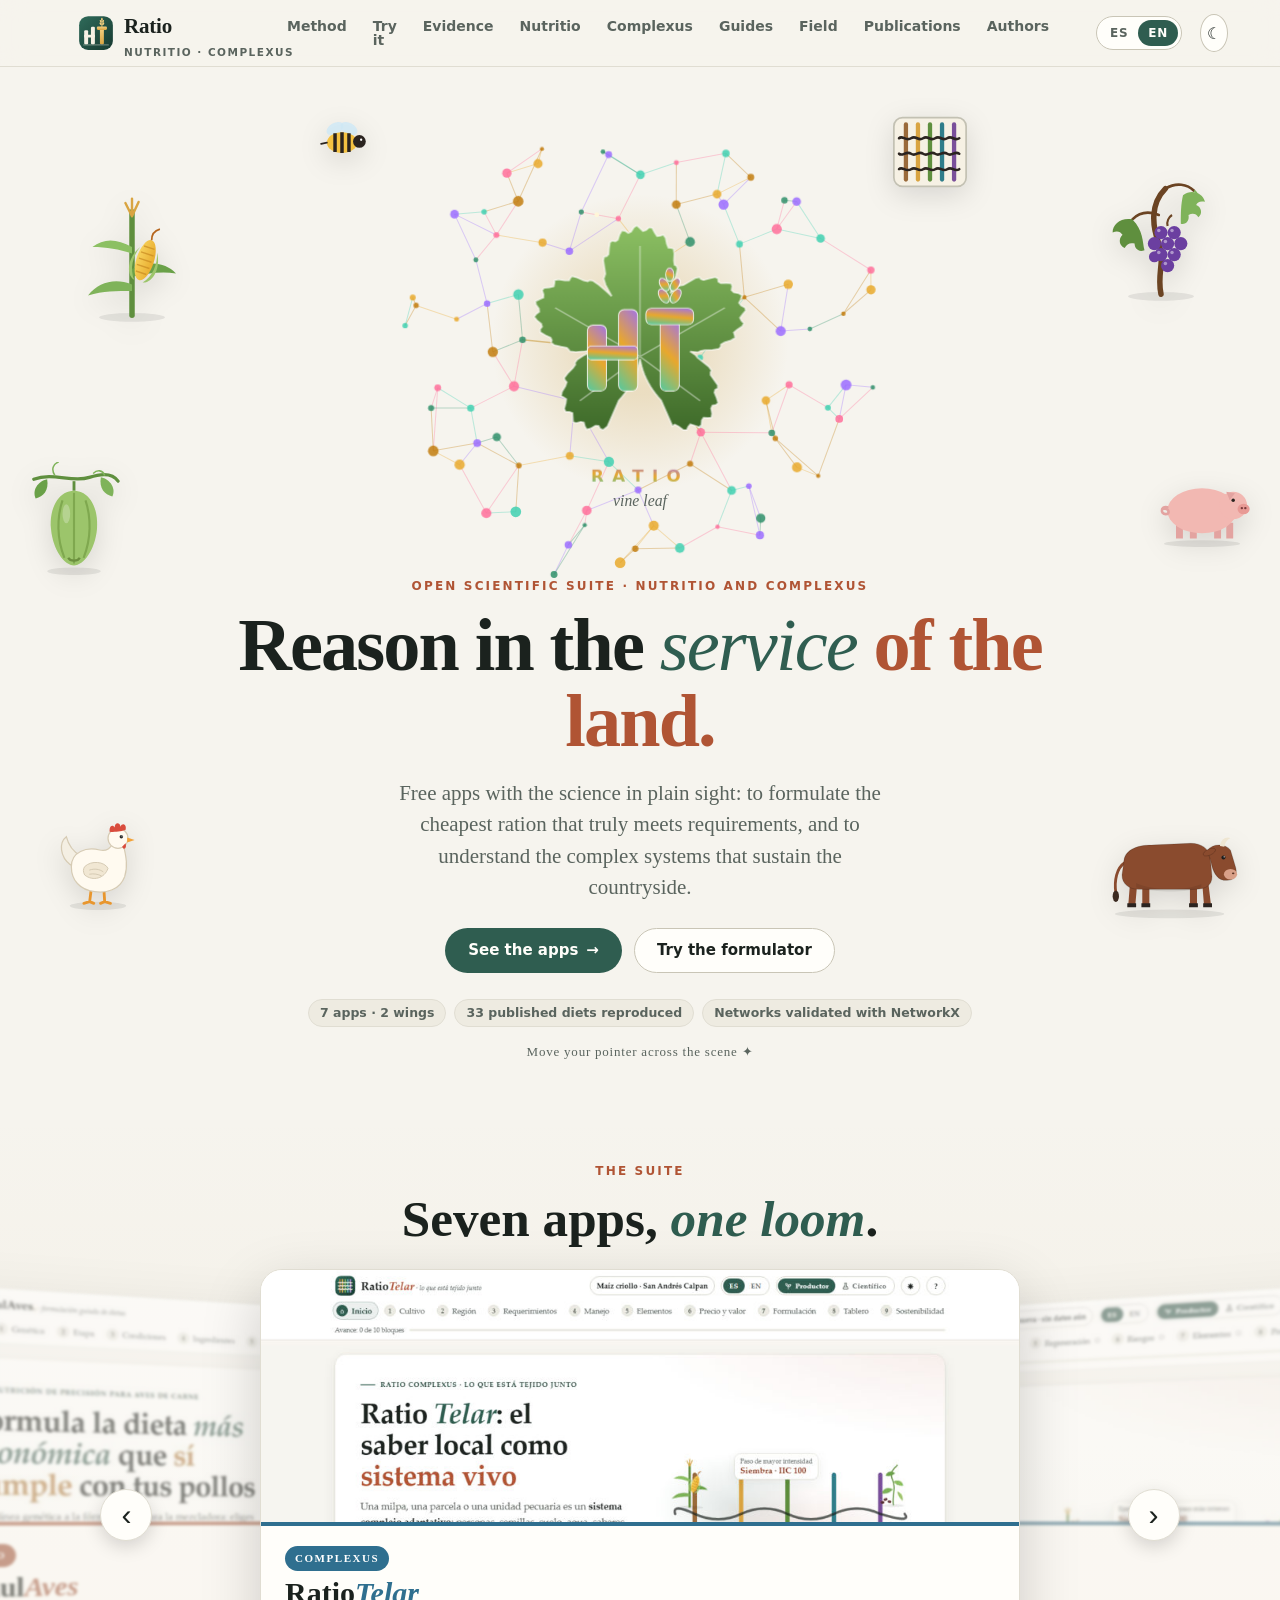
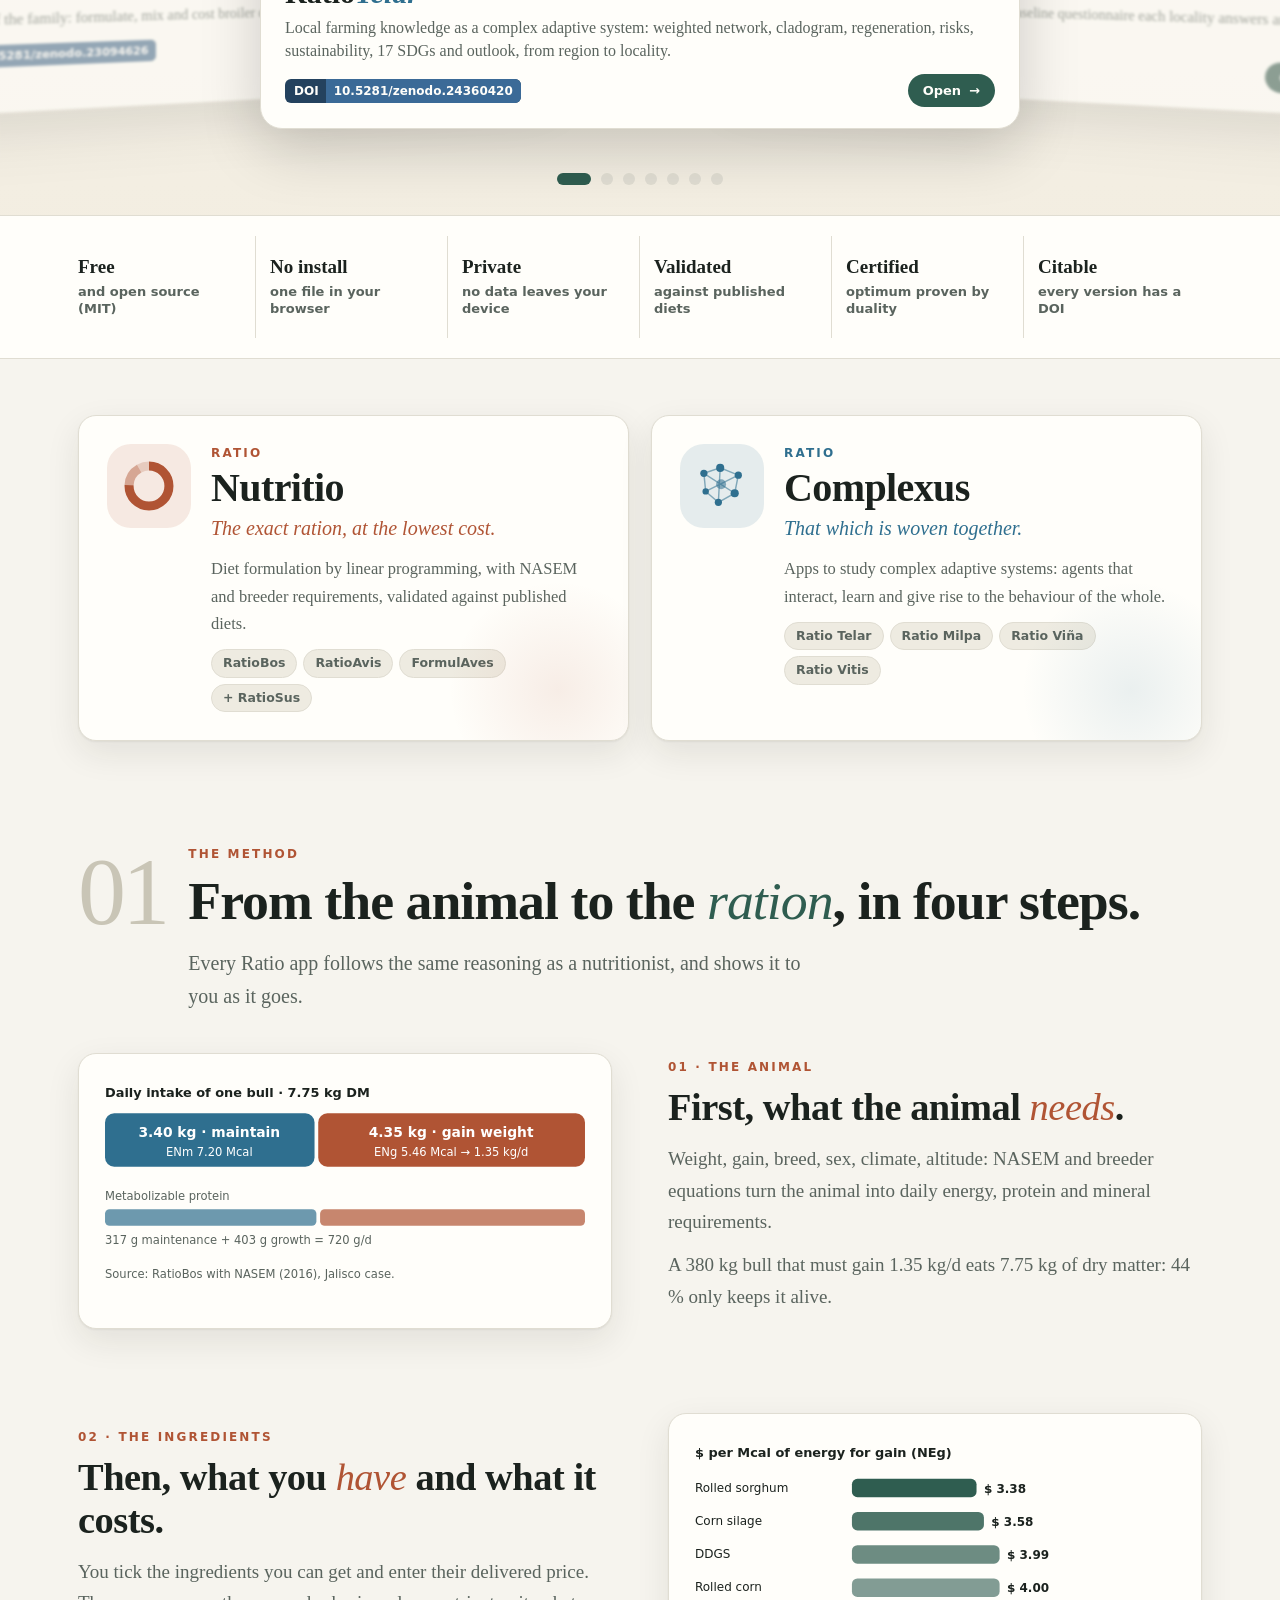
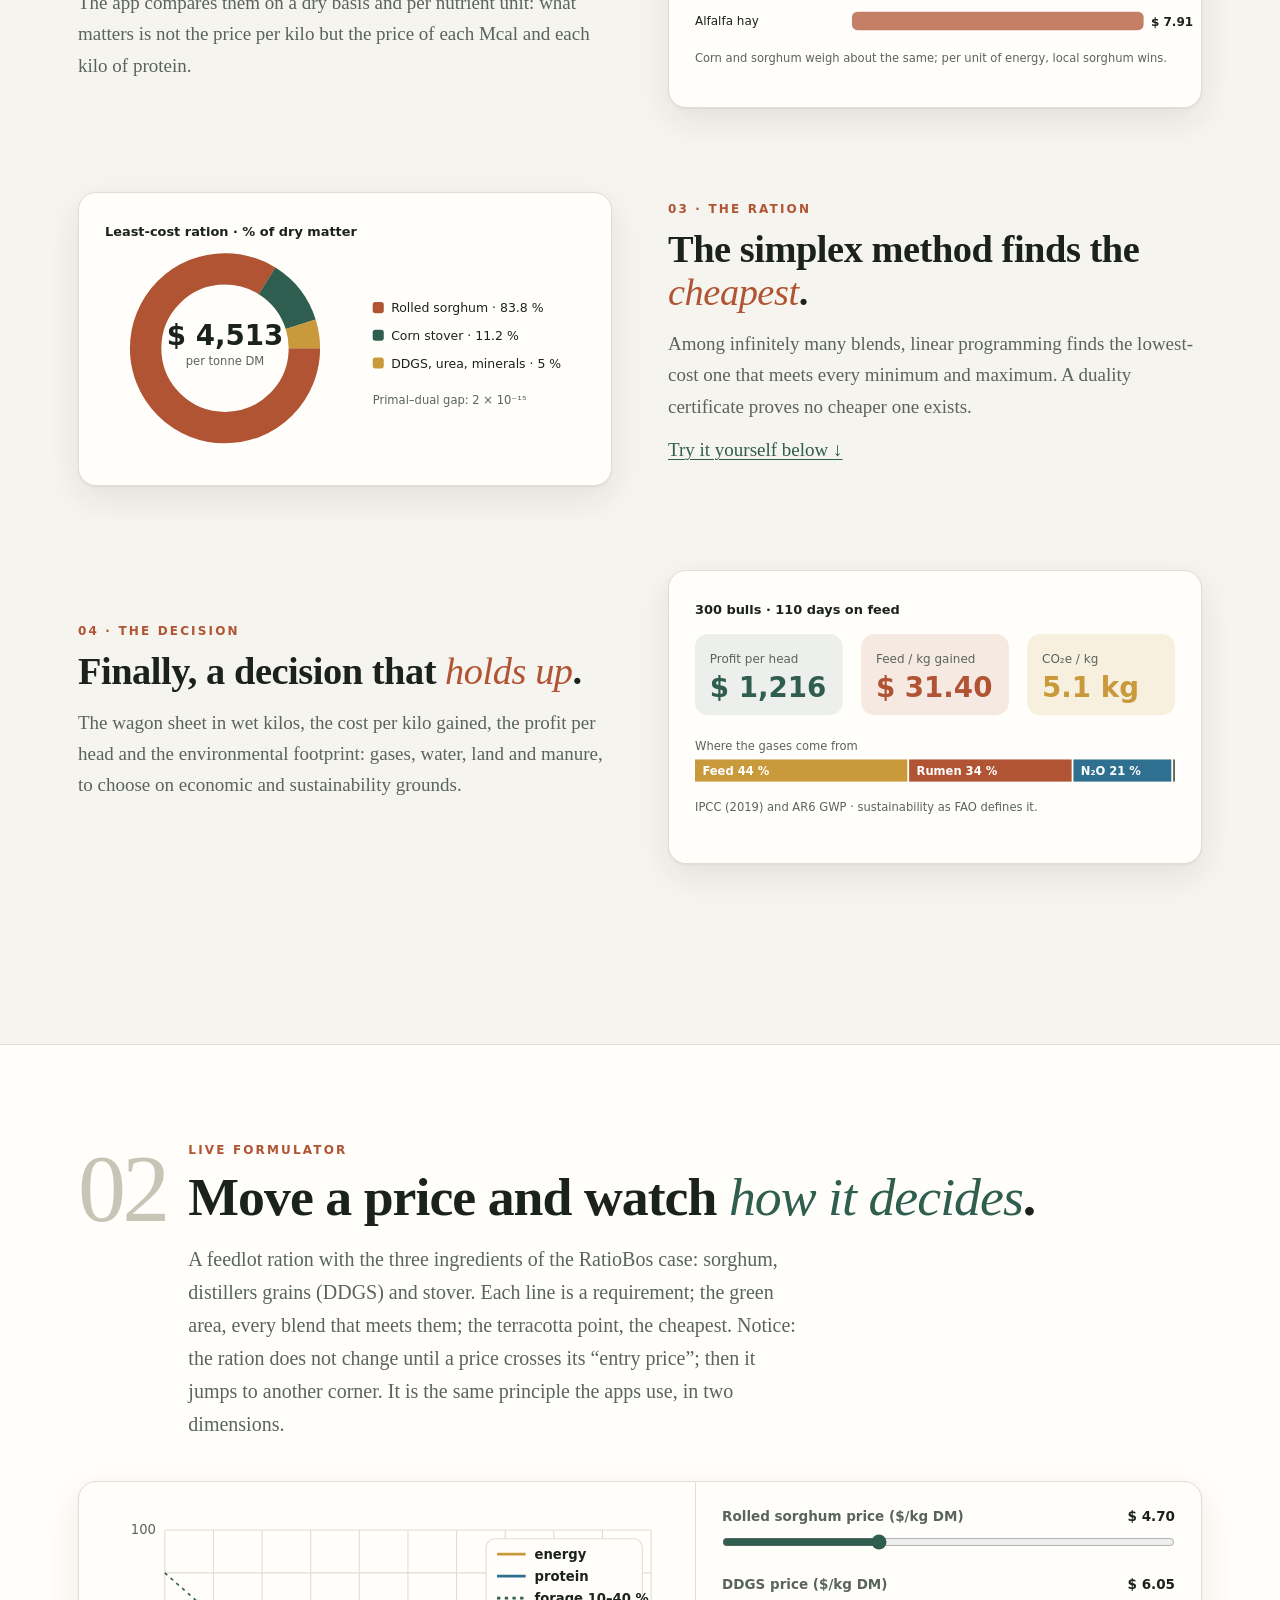
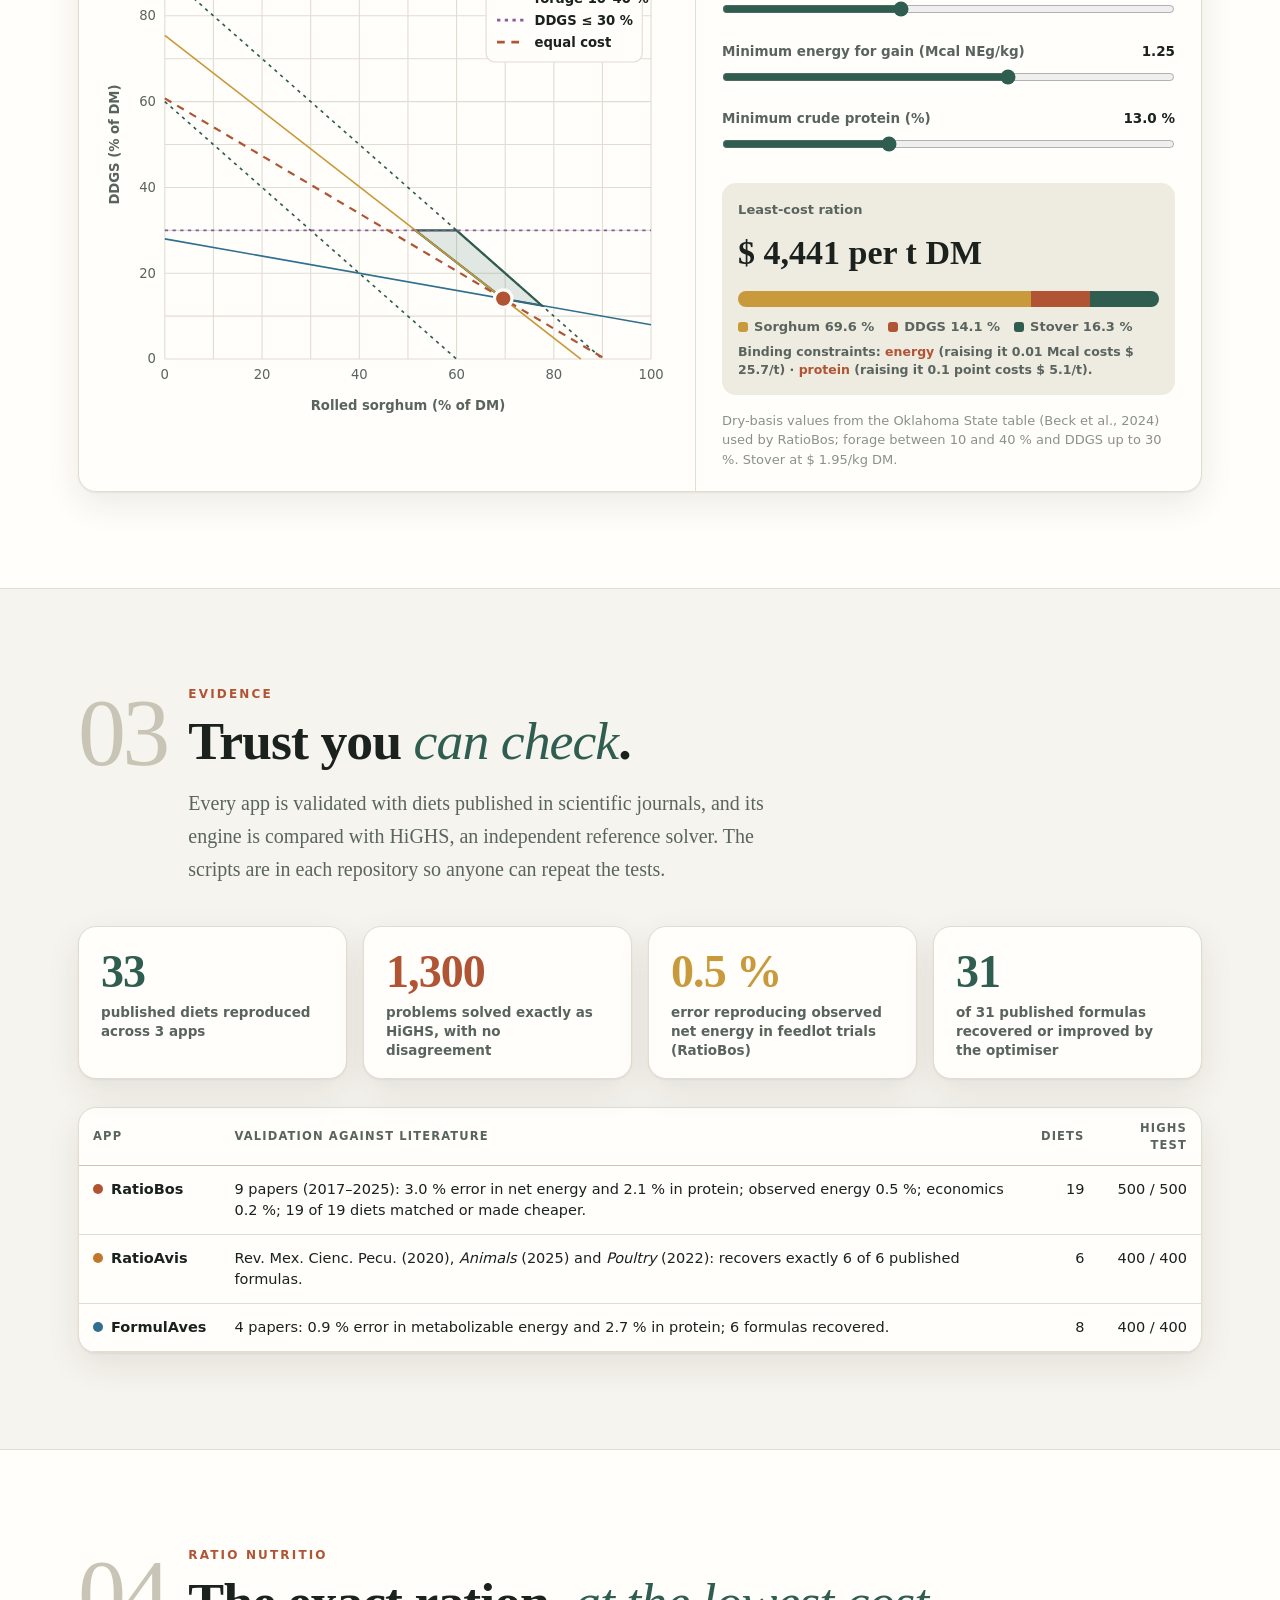
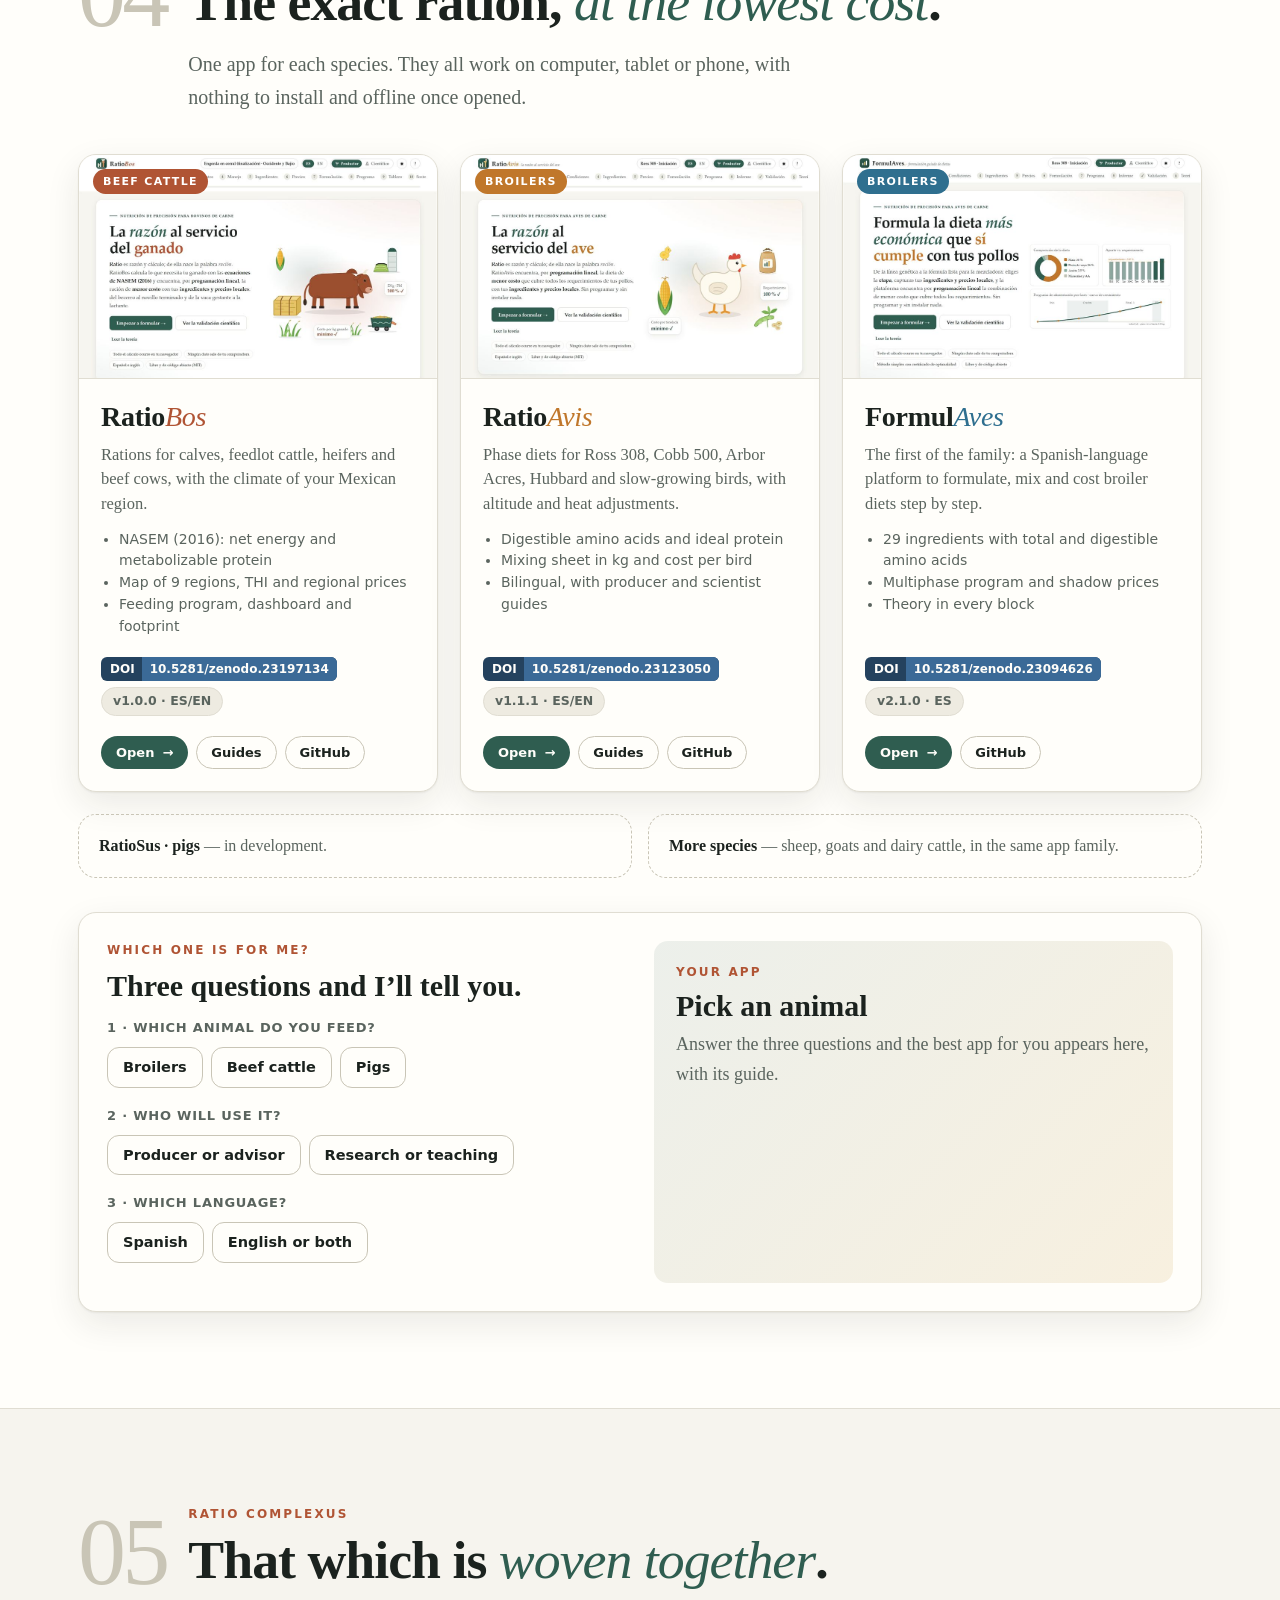
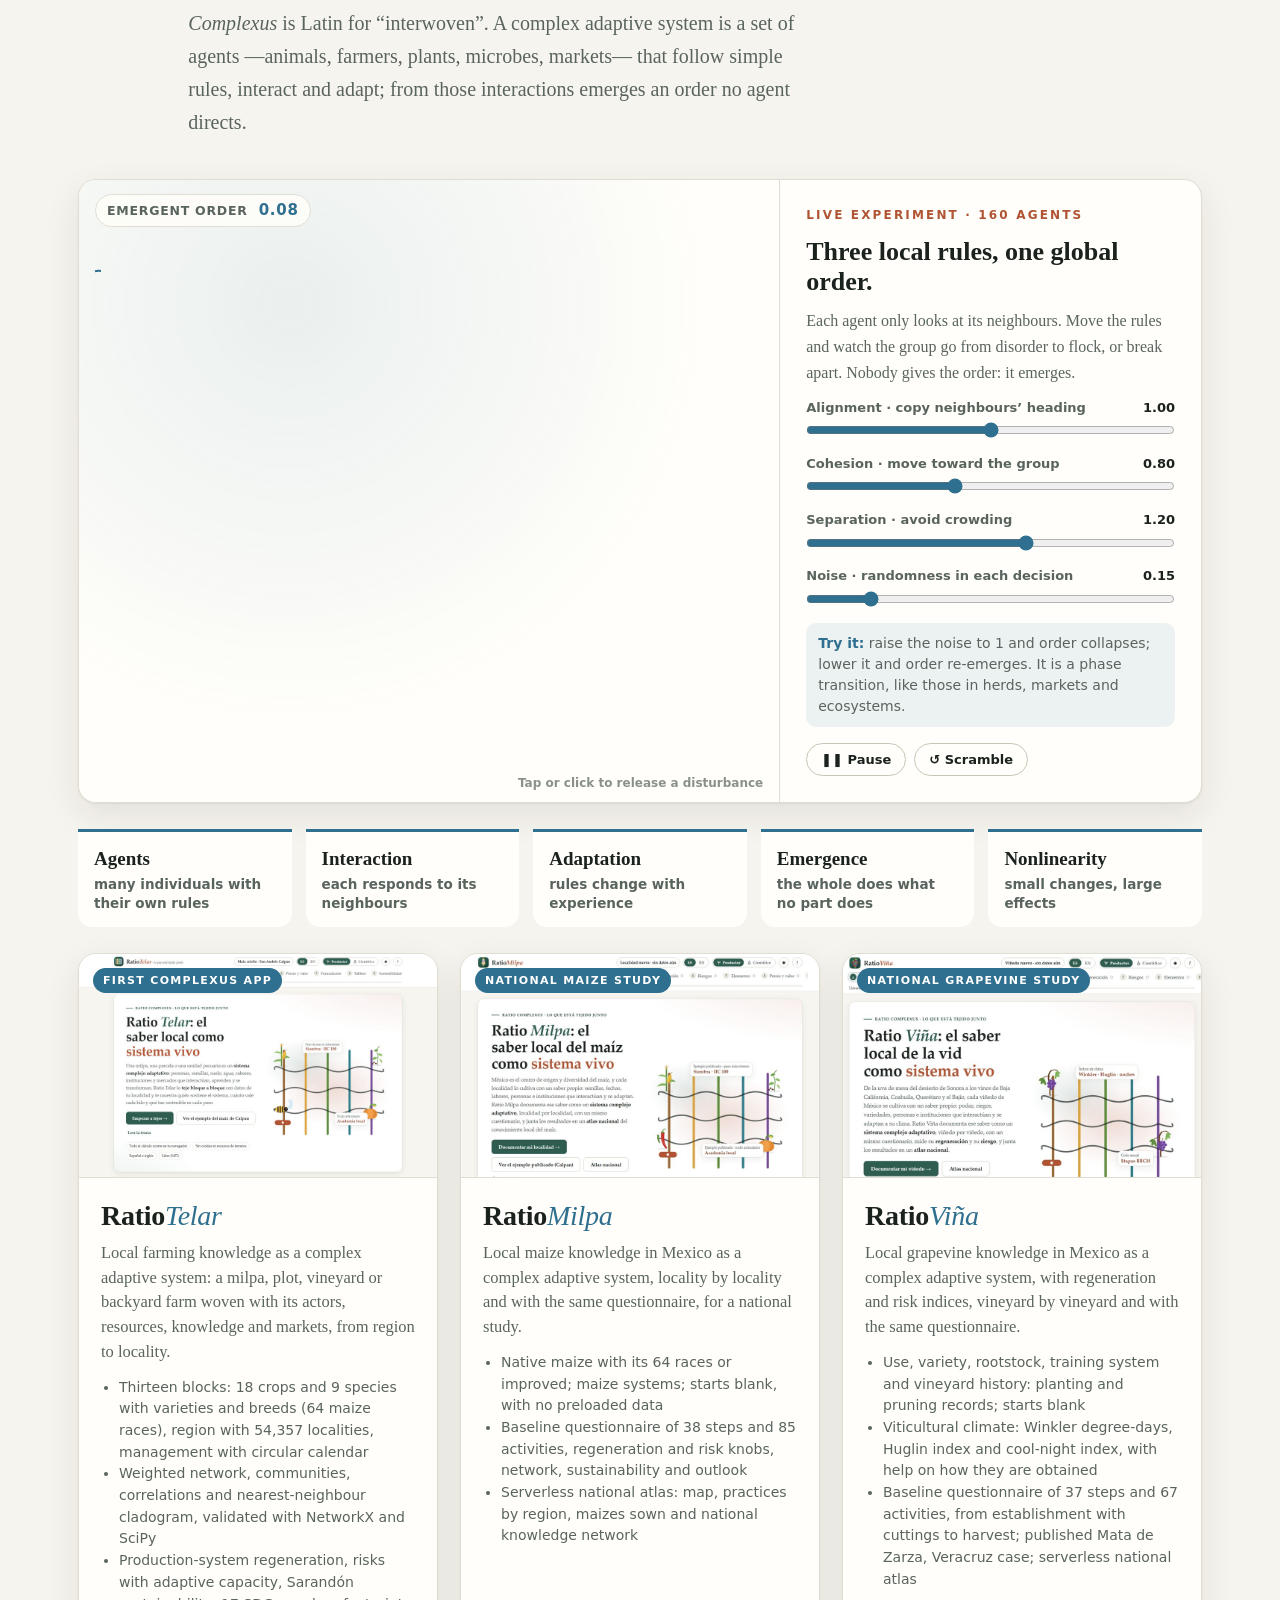
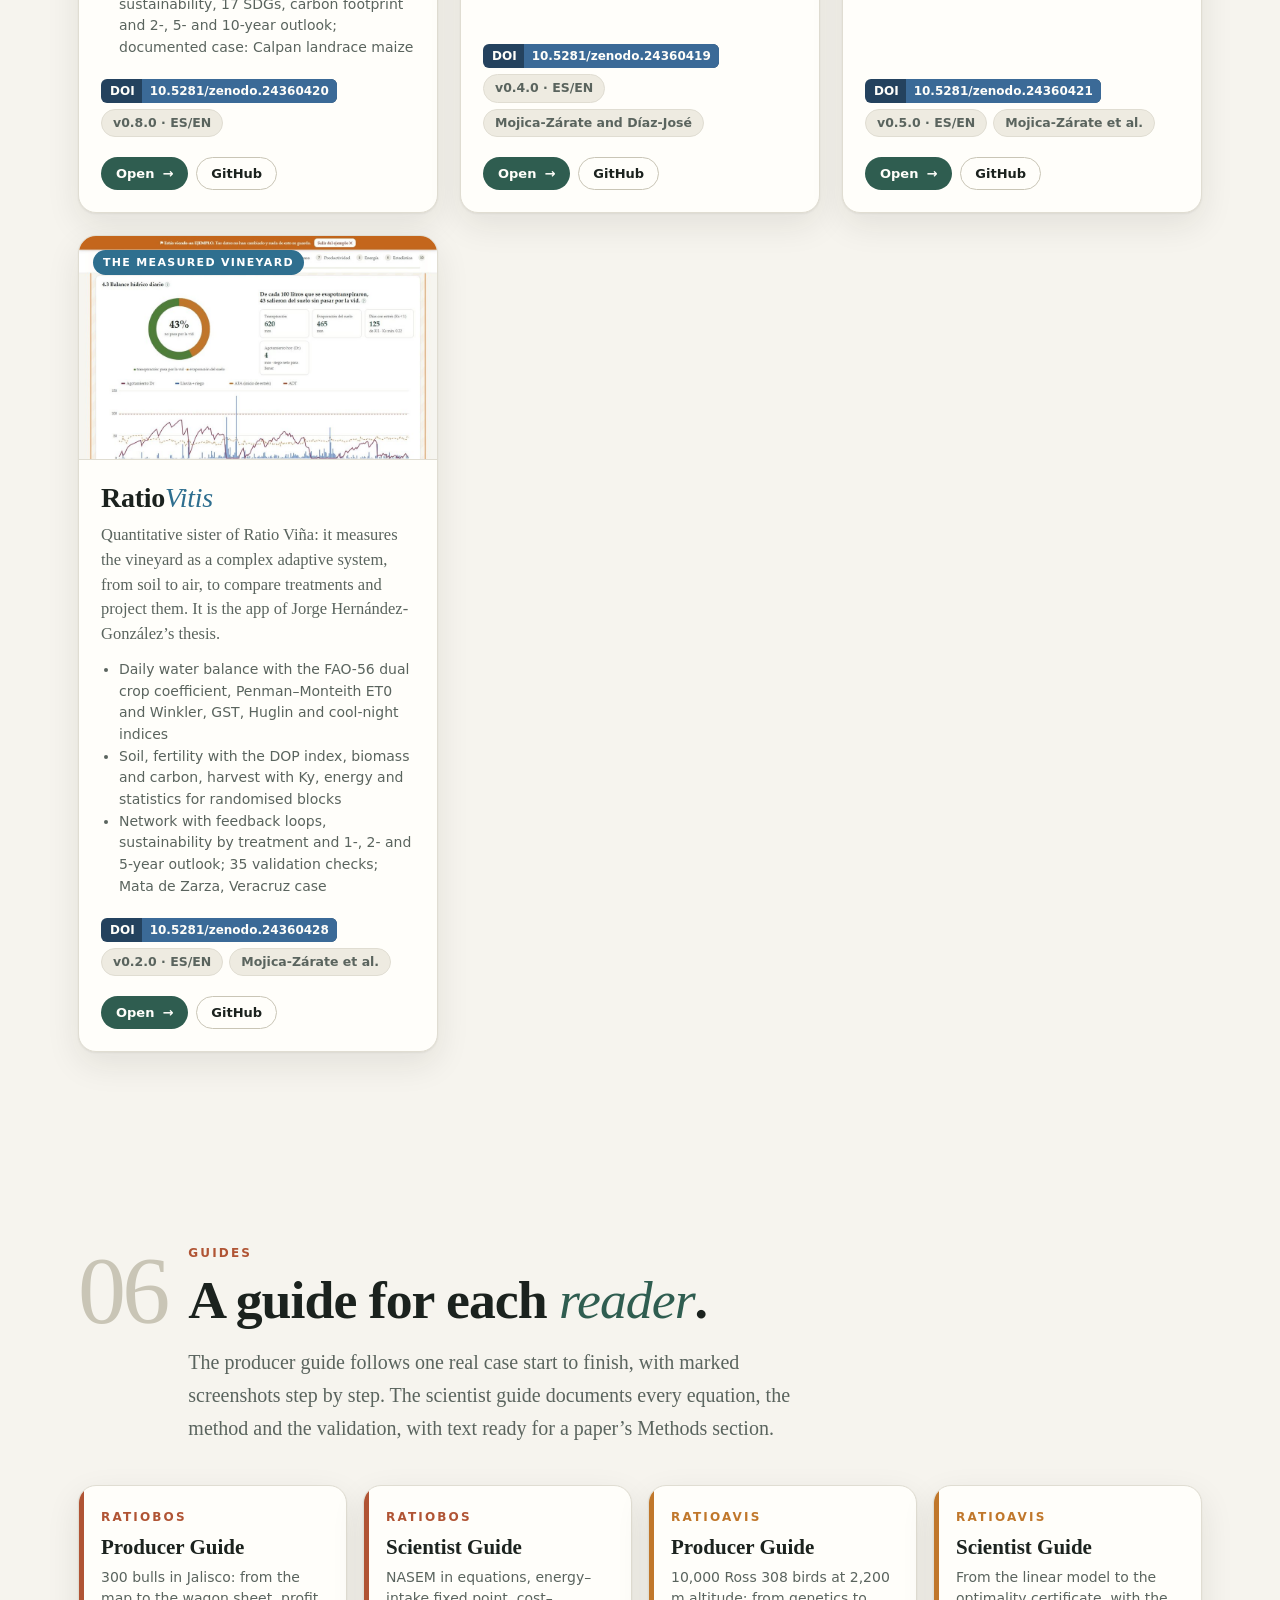
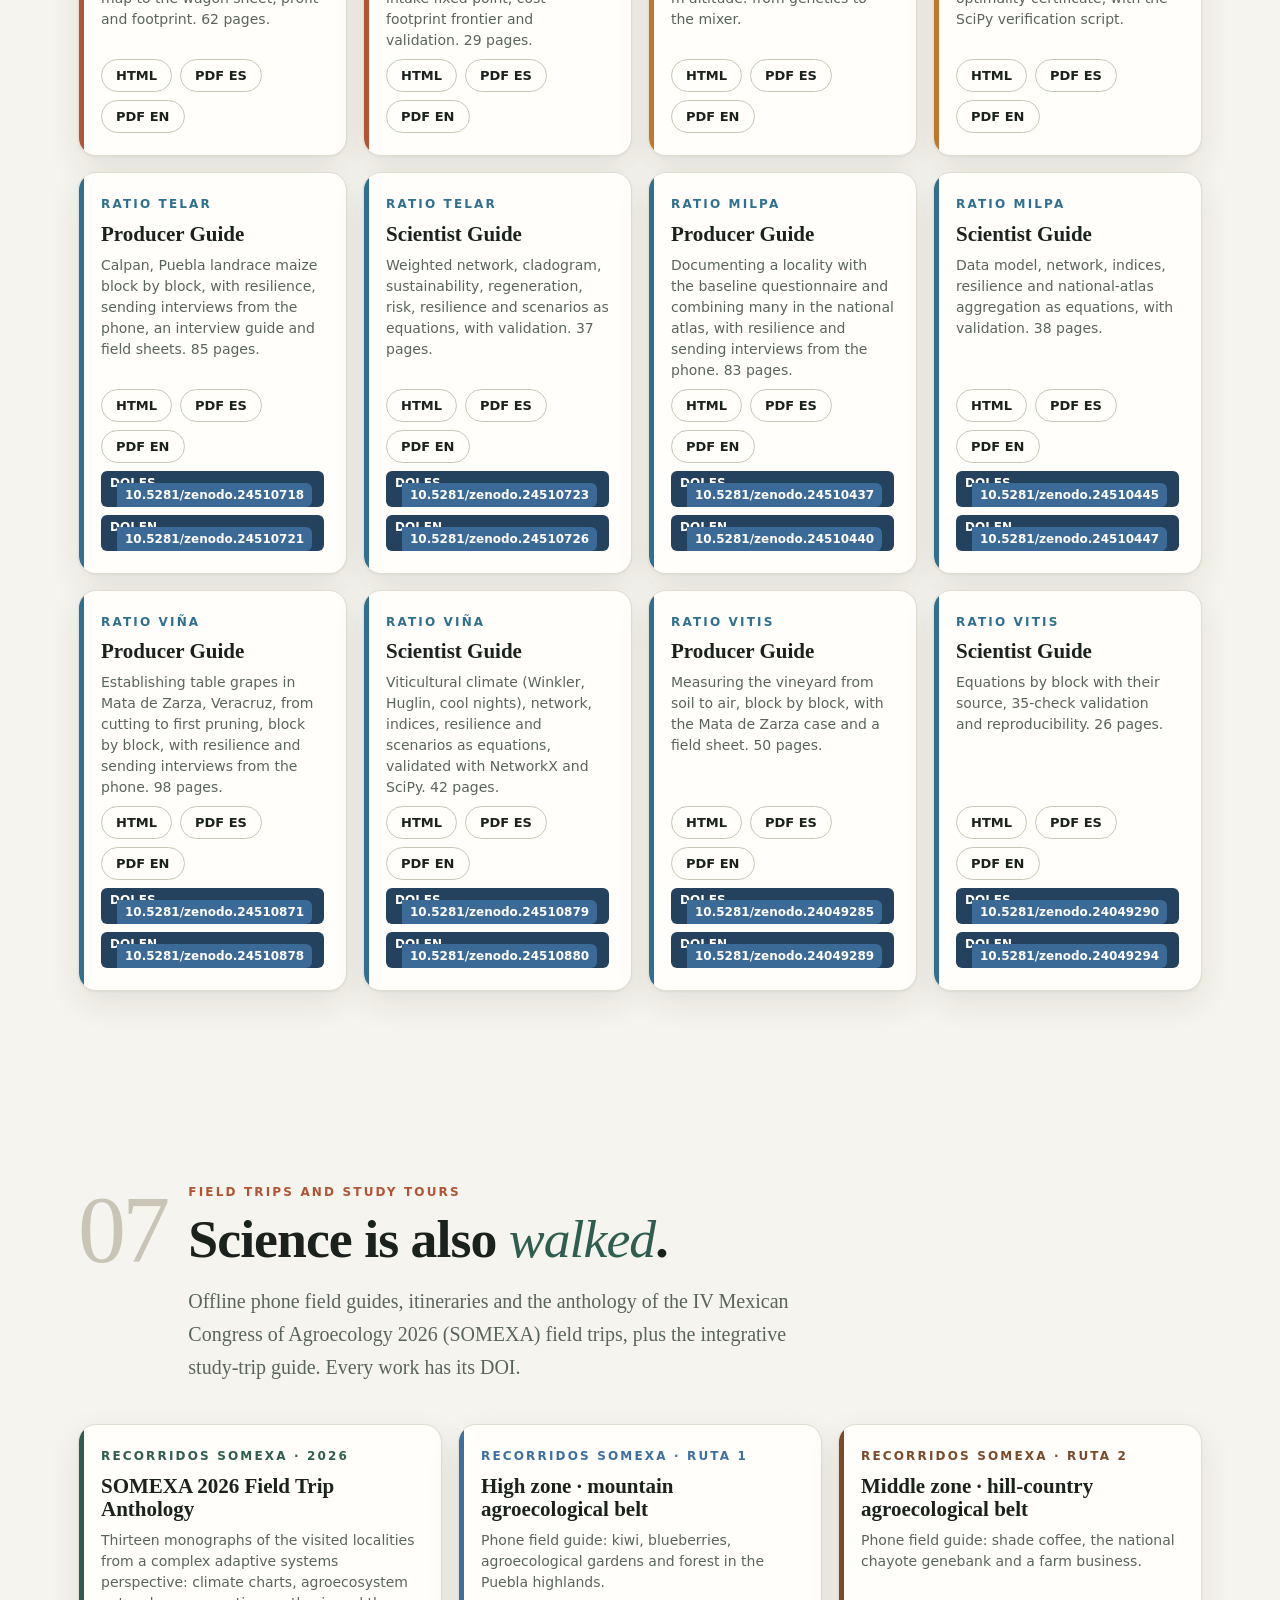
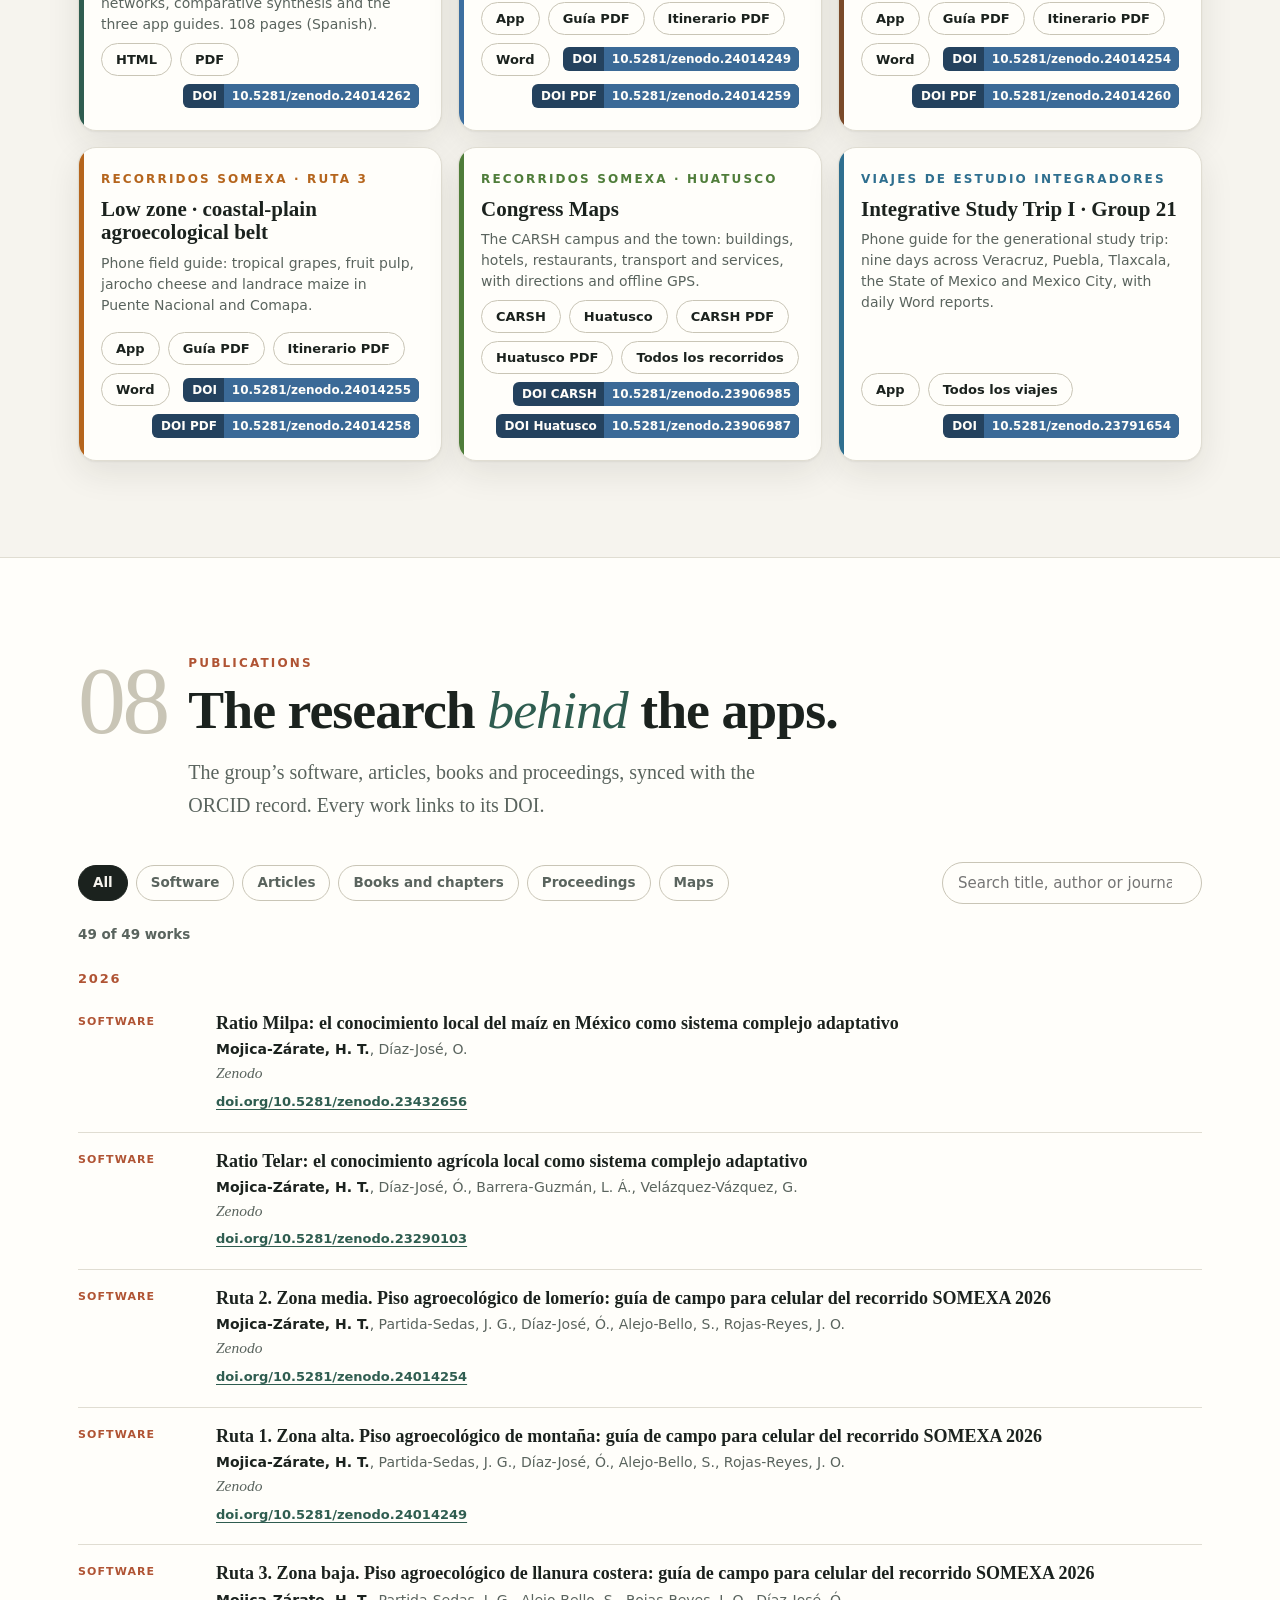
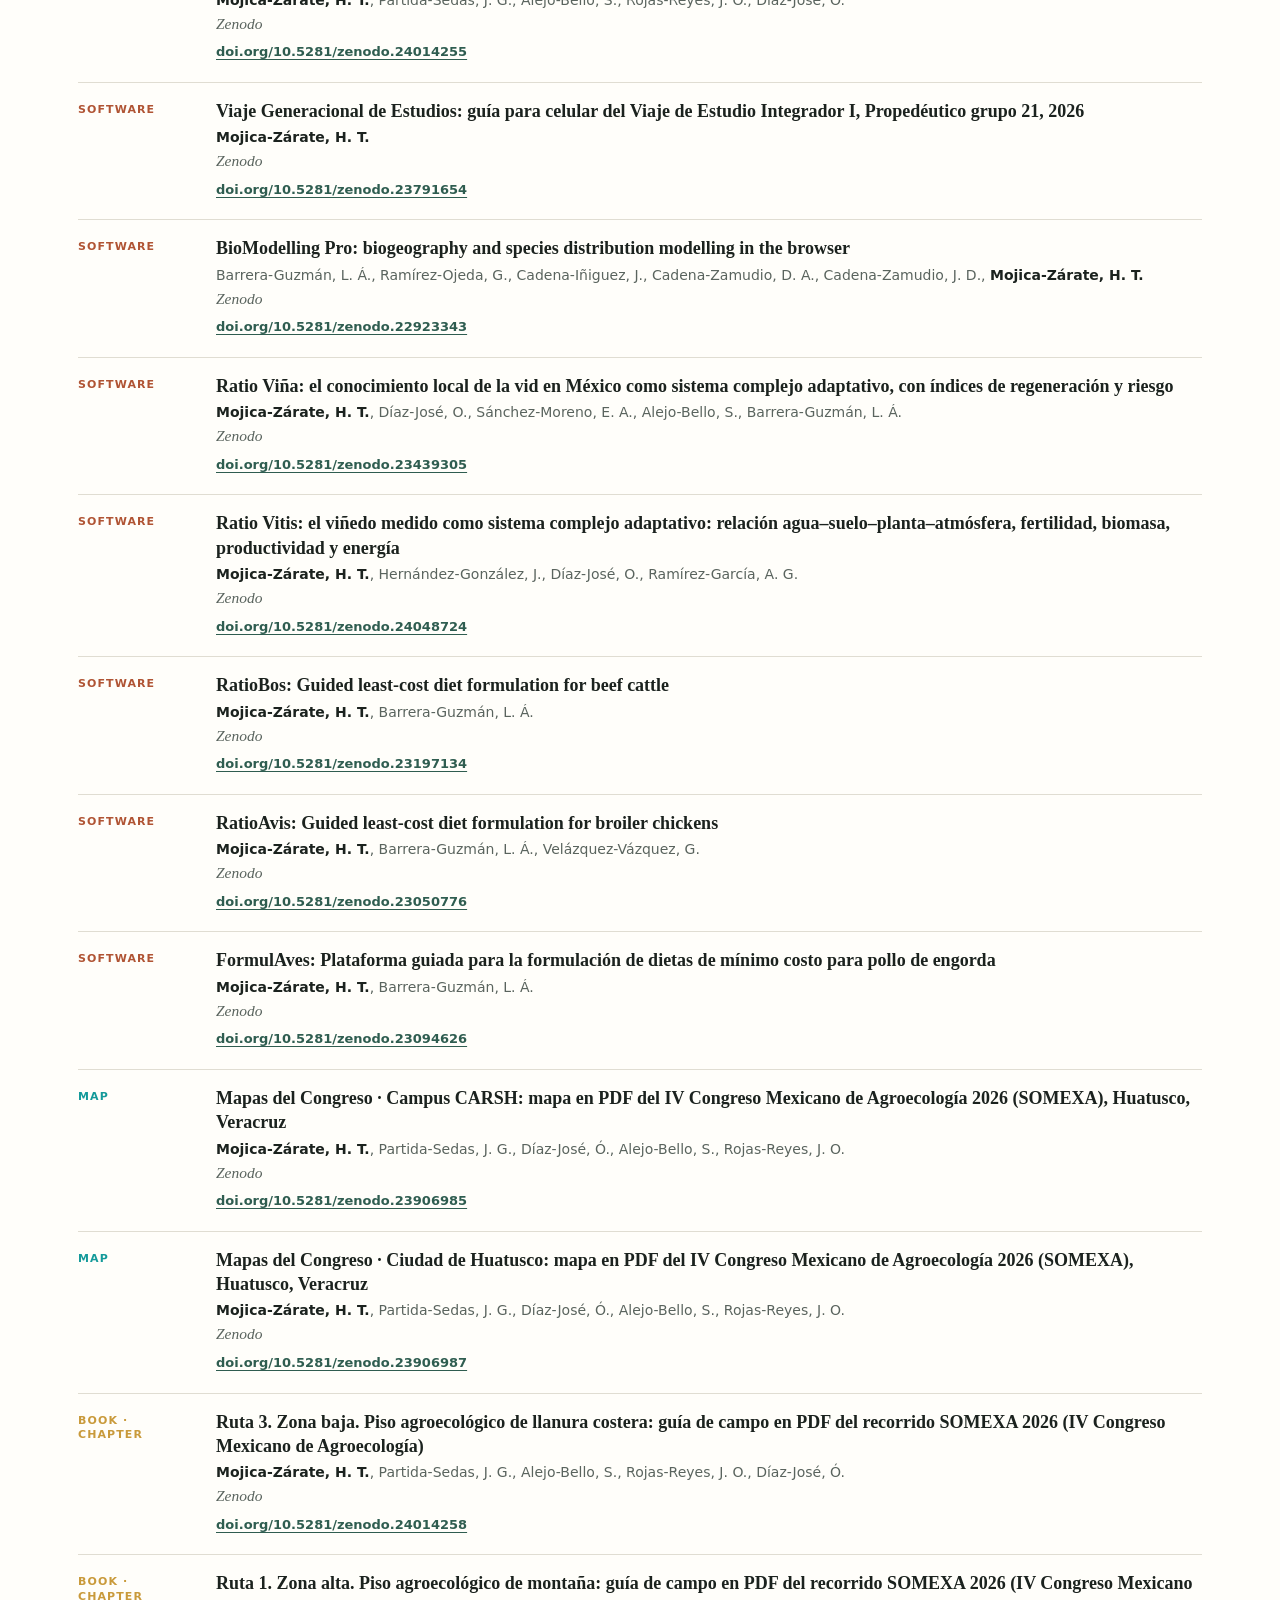
==== commit 7f9b7ea5: "Portal: instructivos de Milpa, Telar y Viña en su nueva edición (resiliencia y envío de entrevistas)" ====
--- a/index.html
+++ b/index.html
@@ -1031,12 +1031,12 @@
       <div class="manual card rev" style="--c:var(--bos)"><div class="eyebrow" style="color:var(--bos)">RatioBos</div><h4 lang="es">Instructivo del Científico</h4><h4 lang="en">Scientist Guide</h4><p lang="es">NASEM en ecuaciones, punto fijo energía–consumo, frontera costo–huella y validación. 30 páginas.</p><p lang="en">NASEM in equations, energy–intake fixed point, cost–footprint frontier and validation. 29 pages.</p><div class="acc"><a class="btn ghost sm" href="https://hectortecumshe-ai.github.io/RatioBos/instructivo-cientifico.html">HTML</a><a class="btn ghost sm" href="https://hectortecumshe-ai.github.io/RatioBos/instructivo/RatioBos-Instructivo-Cientifico.pdf">PDF ES</a><a class="btn ghost sm" href="https://hectortecumshe-ai.github.io/RatioBos/instructivo/RatioBos-Scientist-Guide.pdf">PDF EN</a></div></div>
       <div class="manual card rev" style="--c:var(--avis)"><div class="eyebrow" style="color:var(--avis)">RatioAvis</div><h4 lang="es">Instructivo del Productor</h4><h4 lang="en">Producer Guide</h4><p lang="es">10,000 pollos Ross 308 a 2,200 m de altitud: de la genética a la mezcladora.</p><p lang="en">10,000 Ross 308 birds at 2,200 m altitude: from genetics to the mixer.</p><div class="acc"><a class="btn ghost sm" href="https://hectortecumshe-ai.github.io/RatioAvis/instructivo-productor.html">HTML</a><a class="btn ghost sm" href="https://hectortecumshe-ai.github.io/RatioAvis/instructivo/RatioAvis-Instructivo-Productor.pdf">PDF ES</a><a class="btn ghost sm" href="https://hectortecumshe-ai.github.io/RatioAvis/instructivo/RatioAvis-Producer-Guide.pdf">PDF EN</a></div></div>
       <div class="manual card rev" style="--c:var(--avis)"><div class="eyebrow" style="color:var(--avis)">RatioAvis</div><h4 lang="es">Instructivo del Científico</h4><h4 lang="en">Scientist Guide</h4><p lang="es">Del modelo lineal al certificado de optimalidad, con el guion de verificación en SciPy.</p><p lang="en">From the linear model to the optimality certificate, with the SciPy verification script.</p><div class="acc"><a class="btn ghost sm" href="https://hectortecumshe-ai.github.io/RatioAvis/instructivo-cientifico.html">HTML</a><a class="btn ghost sm" href="https://hectortecumshe-ai.github.io/RatioAvis/instructivo/RatioAvis-Instructivo-Cientifico.pdf">PDF ES</a><a class="btn ghost sm" href="https://hectortecumshe-ai.github.io/RatioAvis/instructivo/RatioAvis-Scientist-Guide.pdf">PDF EN</a></div></div>
-      <div class="manual card rev" style="--c:var(--fav)"><div class="eyebrow" style="color:var(--fav)">Ratio Telar</div><h4 lang="es">Instructivo del Productor</h4><h4 lang="en">Producer Guide</h4><p lang="es">El maíz criollo de Calpan, Puebla, bloque por bloque, con guía de entrevista y hojas de campo. 72 páginas.</p><p lang="en">Calpan, Puebla landrace maize block by block, with an interview guide and field sheets. 72 pages.</p><div class="acc"><a class="btn ghost sm" href="https://hectortecumshe-ai.github.io/RatioTelar/instructivo-productor.html">HTML</a><a class="btn ghost sm" href="https://hectortecumshe-ai.github.io/RatioTelar/instructivo/RatioTelar-Instructivo-Productor.pdf">PDF ES</a><a class="btn ghost sm" href="https://hectortecumshe-ai.github.io/RatioTelar/instructivo/RatioTelar-Producer-Guide.pdf">PDF EN</a><a class="doi" href="https://doi.org/10.5281/zenodo.24049520">DOI ES<b>10.5281/zenodo.24049520</b></a><a class="doi" href="https://doi.org/10.5281/zenodo.24049522">DOI EN<b>10.5281/zenodo.24049522</b></a></div></div>
-      <div class="manual card rev" style="--c:var(--fav)"><div class="eyebrow" style="color:var(--fav)">Ratio Telar</div><h4 lang="es">Instructivo del Científico</h4><h4 lang="en">Scientist Guide</h4><p lang="es">Red ponderada, cladograma, sostenibilidad, regeneración, riesgo y escenarios en ecuaciones, con validación. 35 páginas.</p><p lang="en">Weighted network, cladogram, sustainability, regeneration, risk and scenarios as equations, with validation. 35 pages.</p><div class="acc"><a class="btn ghost sm" href="https://hectortecumshe-ai.github.io/RatioTelar/instructivo-cientifico.html">HTML</a><a class="btn ghost sm" href="https://hectortecumshe-ai.github.io/RatioTelar/instructivo/RatioTelar-Instructivo-Cientifico.pdf">PDF ES</a><a class="btn ghost sm" href="https://hectortecumshe-ai.github.io/RatioTelar/instructivo/RatioTelar-Scientist-Guide.pdf">PDF EN</a><a class="doi" href="https://doi.org/10.5281/zenodo.24049523">DOI ES<b>10.5281/zenodo.24049523</b></a><a class="doi" href="https://doi.org/10.5281/zenodo.24049525">DOI EN<b>10.5281/zenodo.24049525</b></a></div></div>
-      <div class="manual card rev" style="--c:var(--fav)"><div class="eyebrow" style="color:var(--fav)">Ratio Milpa</div><h4 lang="es">Instructivo del Productor</h4><h4 lang="en">Producer Guide</h4><p lang="es">Documentar una localidad con el cuestionario base y juntar muchas en el atlas nacional. 71 páginas.</p><p lang="en">Documenting a locality with the baseline questionnaire and combining many in the national atlas. 71 pages.</p><div class="acc"><a class="btn ghost sm" href="https://hectortecumshe-ai.github.io/RatioMilpa/instructivo-productor.html">HTML</a><a class="btn ghost sm" href="https://hectortecumshe-ai.github.io/RatioMilpa/instructivo/RatioMilpa-Instructivo-Productor.pdf">PDF ES</a><a class="btn ghost sm" href="https://hectortecumshe-ai.github.io/RatioMilpa/instructivo/RatioMilpa-Producer-Guide.pdf">PDF EN</a><a class="doi" href="https://doi.org/10.5281/zenodo.24049514">DOI ES<b>10.5281/zenodo.24049514</b></a><a class="doi" href="https://doi.org/10.5281/zenodo.24049516">DOI EN<b>10.5281/zenodo.24049516</b></a></div></div>
-      <div class="manual card rev" style="--c:var(--fav)"><div class="eyebrow" style="color:var(--fav)">Ratio Milpa</div><h4 lang="es">Instructivo del Científico</h4><h4 lang="en">Scientist Guide</h4><p lang="es">Modelo de datos, red, índices y la agregación del atlas nacional en ecuaciones, con validación. 36 páginas.</p><p lang="en">Data model, network, indices and national-atlas aggregation as equations, with validation. 36 pages.</p><div class="acc"><a class="btn ghost sm" href="https://hectortecumshe-ai.github.io/RatioMilpa/instructivo-cientifico.html">HTML</a><a class="btn ghost sm" href="https://hectortecumshe-ai.github.io/RatioMilpa/instructivo/RatioMilpa-Instructivo-Cientifico.pdf">PDF ES</a><a class="btn ghost sm" href="https://hectortecumshe-ai.github.io/RatioMilpa/instructivo/RatioMilpa-Scientist-Guide.pdf">PDF EN</a><a class="doi" href="https://doi.org/10.5281/zenodo.24049517">DOI ES<b>10.5281/zenodo.24049517</b></a><a class="doi" href="https://doi.org/10.5281/zenodo.24049519">DOI EN<b>10.5281/zenodo.24049519</b></a></div></div>
-      <div class="manual card rev" style="--c:var(--fav)"><div class="eyebrow" style="color:var(--fav)">Ratio Viña</div><h4 lang="es">Instructivo del Productor</h4><h4 lang="en">Producer Guide</h4><p lang="es">El establecimiento de uva de mesa en Mata de Zarza, Veracruz, del esqueje a la primera poda, bloque por bloque. 84 páginas.</p><p lang="en">Establishing table grapes in Mata de Zarza, Veracruz, from cutting to first pruning, block by block. 84 pages.</p><div class="acc"><a class="btn ghost sm" href="https://hectortecumshe-ai.github.io/RatioVina/instructivo-productor.html">HTML</a><a class="btn ghost sm" href="https://hectortecumshe-ai.github.io/RatioVina/instructivo/RatioVina-Instructivo-Productor.pdf">PDF ES</a><a class="btn ghost sm" href="https://hectortecumshe-ai.github.io/RatioVina/instructivo/RatioVina-Producer-Guide.pdf">PDF EN</a><a class="doi" href="https://doi.org/10.5281/zenodo.24049274">DOI ES<b>10.5281/zenodo.24049274</b></a><a class="doi" href="https://doi.org/10.5281/zenodo.24049278">DOI EN<b>10.5281/zenodo.24049278</b></a></div></div>
-      <div class="manual card rev" style="--c:var(--fav)"><div class="eyebrow" style="color:var(--fav)">Ratio Viña</div><h4 lang="es">Instructivo del Científico</h4><h4 lang="en">Scientist Guide</h4><p lang="es">Clima vitícola (Winkler, Huglin, frescor nocturno), red, índices y escenarios en ecuaciones, validados con NetworkX y SciPy. 40 páginas.</p><p lang="en">Viticultural climate (Winkler, Huglin, cool nights), network, indices and scenarios as equations, validated with NetworkX and SciPy. 40 pages.</p><div class="acc"><a class="btn ghost sm" href="https://hectortecumshe-ai.github.io/RatioVina/instructivo-cientifico.html">HTML</a><a class="btn ghost sm" href="https://hectortecumshe-ai.github.io/RatioVina/instructivo/RatioVina-Instructivo-Cientifico.pdf">PDF ES</a><a class="btn ghost sm" href="https://hectortecumshe-ai.github.io/RatioVina/instructivo/RatioVina-Scientist-Guide.pdf">PDF EN</a><a class="doi" href="https://doi.org/10.5281/zenodo.24049282">DOI ES<b>10.5281/zenodo.24049282</b></a><a class="doi" href="https://doi.org/10.5281/zenodo.24049284">DOI EN<b>10.5281/zenodo.24049284</b></a></div></div>
+      <div class="manual card rev" style="--c:var(--fav)"><div class="eyebrow" style="color:var(--fav)">Ratio Telar</div><h4 lang="es">Instructivo del Productor</h4><h4 lang="en">Producer Guide</h4><p lang="es">El maíz criollo de Calpan, Puebla, bloque por bloque, con resiliencia, envío de entrevistas desde el teléfono, guía de entrevista y hojas de campo. 85 páginas.</p><p lang="en">Calpan, Puebla landrace maize block by block, with resilience, sending interviews from the phone, an interview guide and field sheets. 85 pages.</p><div class="acc"><a class="btn ghost sm" href="https://hectortecumshe-ai.github.io/RatioTelar/instructivo-productor.html">HTML</a><a class="btn ghost sm" href="https://hectortecumshe-ai.github.io/RatioTelar/instructivo/RatioTelar-Instructivo-Productor.pdf">PDF ES</a><a class="btn ghost sm" href="https://hectortecumshe-ai.github.io/RatioTelar/instructivo/RatioTelar-Producer-Guide.pdf">PDF EN</a><a class="doi" href="https://doi.org/10.5281/zenodo.24510718">DOI ES<b>10.5281/zenodo.24510718</b></a><a class="doi" href="https://doi.org/10.5281/zenodo.24510721">DOI EN<b>10.5281/zenodo.24510721</b></a></div></div>
+      <div class="manual card rev" style="--c:var(--fav)"><div class="eyebrow" style="color:var(--fav)">Ratio Telar</div><h4 lang="es">Instructivo del Científico</h4><h4 lang="en">Scientist Guide</h4><p lang="es">Red ponderada, cladograma, sostenibilidad, regeneración, riesgo, resiliencia y escenarios en ecuaciones, con validación. 37 páginas.</p><p lang="en">Weighted network, cladogram, sustainability, regeneration, risk, resilience and scenarios as equations, with validation. 37 pages.</p><div class="acc"><a class="btn ghost sm" href="https://hectortecumshe-ai.github.io/RatioTelar/instructivo-cientifico.html">HTML</a><a class="btn ghost sm" href="https://hectortecumshe-ai.github.io/RatioTelar/instructivo/RatioTelar-Instructivo-Cientifico.pdf">PDF ES</a><a class="btn ghost sm" href="https://hectortecumshe-ai.github.io/RatioTelar/instructivo/RatioTelar-Scientist-Guide.pdf">PDF EN</a><a class="doi" href="https://doi.org/10.5281/zenodo.24510723">DOI ES<b>10.5281/zenodo.24510723</b></a><a class="doi" href="https://doi.org/10.5281/zenodo.24510726">DOI EN<b>10.5281/zenodo.24510726</b></a></div></div>
+      <div class="manual card rev" style="--c:var(--fav)"><div class="eyebrow" style="color:var(--fav)">Ratio Milpa</div><h4 lang="es">Instructivo del Productor</h4><h4 lang="en">Producer Guide</h4><p lang="es">Documentar una localidad con el cuestionario base y juntar muchas en el atlas nacional, con resiliencia y envío de entrevistas desde el teléfono. 83 páginas.</p><p lang="en">Documenting a locality with the baseline questionnaire and combining many in the national atlas, with resilience and sending interviews from the phone. 83 pages.</p><div class="acc"><a class="btn ghost sm" href="https://hectortecumshe-ai.github.io/RatioMilpa/instructivo-productor.html">HTML</a><a class="btn ghost sm" href="https://hectortecumshe-ai.github.io/RatioMilpa/instructivo/RatioMilpa-Instructivo-Productor.pdf">PDF ES</a><a class="btn ghost sm" href="https://hectortecumshe-ai.github.io/RatioMilpa/instructivo/RatioMilpa-Producer-Guide.pdf">PDF EN</a><a class="doi" href="https://doi.org/10.5281/zenodo.24510437">DOI ES<b>10.5281/zenodo.24510437</b></a><a class="doi" href="https://doi.org/10.5281/zenodo.24510440">DOI EN<b>10.5281/zenodo.24510440</b></a></div></div>
+      <div class="manual card rev" style="--c:var(--fav)"><div class="eyebrow" style="color:var(--fav)">Ratio Milpa</div><h4 lang="es">Instructivo del Científico</h4><h4 lang="en">Scientist Guide</h4><p lang="es">Modelo de datos, red, índices, resiliencia y la agregación del atlas nacional en ecuaciones, con validación. 38 páginas.</p><p lang="en">Data model, network, indices, resilience and national-atlas aggregation as equations, with validation. 38 pages.</p><div class="acc"><a class="btn ghost sm" href="https://hectortecumshe-ai.github.io/RatioMilpa/instructivo-cientifico.html">HTML</a><a class="btn ghost sm" href="https://hectortecumshe-ai.github.io/RatioMilpa/instructivo/RatioMilpa-Instructivo-Cientifico.pdf">PDF ES</a><a class="btn ghost sm" href="https://hectortecumshe-ai.github.io/RatioMilpa/instructivo/RatioMilpa-Scientist-Guide.pdf">PDF EN</a><a class="doi" href="https://doi.org/10.5281/zenodo.24510445">DOI ES<b>10.5281/zenodo.24510445</b></a><a class="doi" href="https://doi.org/10.5281/zenodo.24510447">DOI EN<b>10.5281/zenodo.24510447</b></a></div></div>
+      <div class="manual card rev" style="--c:var(--fav)"><div class="eyebrow" style="color:var(--fav)">Ratio Viña</div><h4 lang="es">Instructivo del Productor</h4><h4 lang="en">Producer Guide</h4><p lang="es">El establecimiento de uva de mesa en Mata de Zarza, Veracruz, del esqueje a la primera poda, bloque por bloque, con resiliencia y envío de entrevistas desde el teléfono. 98 páginas.</p><p lang="en">Establishing table grapes in Mata de Zarza, Veracruz, from cutting to first pruning, block by block, with resilience and sending interviews from the phone. 98 pages.</p><div class="acc"><a class="btn ghost sm" href="https://hectortecumshe-ai.github.io/RatioVina/instructivo-productor.html">HTML</a><a class="btn ghost sm" href="https://hectortecumshe-ai.github.io/RatioVina/instructivo/RatioVina-Instructivo-Productor.pdf">PDF ES</a><a class="btn ghost sm" href="https://hectortecumshe-ai.github.io/RatioVina/instructivo/RatioVina-Producer-Guide.pdf">PDF EN</a><a class="doi" href="https://doi.org/10.5281/zenodo.24510871">DOI ES<b>10.5281/zenodo.24510871</b></a><a class="doi" href="https://doi.org/10.5281/zenodo.24510878">DOI EN<b>10.5281/zenodo.24510878</b></a></div></div>
+      <div class="manual card rev" style="--c:var(--fav)"><div class="eyebrow" style="color:var(--fav)">Ratio Viña</div><h4 lang="es">Instructivo del Científico</h4><h4 lang="en">Scientist Guide</h4><p lang="es">Clima vitícola (Winkler, Huglin, frescor nocturno), red, índices, resiliencia y escenarios en ecuaciones, validados con NetworkX y SciPy. 42 páginas.</p><p lang="en">Viticultural climate (Winkler, Huglin, cool nights), network, indices, resilience and scenarios as equations, validated with NetworkX and SciPy. 42 pages.</p><div class="acc"><a class="btn ghost sm" href="https://hectortecumshe-ai.github.io/RatioVina/instructivo-cientifico.html">HTML</a><a class="btn ghost sm" href="https://hectortecumshe-ai.github.io/RatioVina/instructivo/RatioVina-Instructivo-Cientifico.pdf">PDF ES</a><a class="btn ghost sm" href="https://hectortecumshe-ai.github.io/RatioVina/instructivo/RatioVina-Scientist-Guide.pdf">PDF EN</a><a class="doi" href="https://doi.org/10.5281/zenodo.24510879">DOI ES<b>10.5281/zenodo.24510879</b></a><a class="doi" href="https://doi.org/10.5281/zenodo.24510880">DOI EN<b>10.5281/zenodo.24510880</b></a></div></div>
       <div class="manual card rev" style="--c:var(--fav)"><div class="eyebrow" style="color:var(--fav)">Ratio Vitis</div><h4 lang="es">Instructivo del Productor</h4><h4 lang="en">Producer Guide</h4><p lang="es">Medir el viñedo del suelo al aire, bloque por bloque, con el caso de Mata de Zarza y una hoja de campo. 50 páginas.</p><p lang="en">Measuring the vineyard from soil to air, block by block, with the Mata de Zarza case and a field sheet. 50 pages.</p><div class="acc"><a class="btn ghost sm" href="https://hectortecumshe-ai.github.io/RatioVitis/instructivo-productor.html">HTML</a><a class="btn ghost sm" href="https://hectortecumshe-ai.github.io/RatioVitis/instructivo/RatioVitis-Instructivo-Productor.pdf">PDF ES</a><a class="btn ghost sm" href="https://hectortecumshe-ai.github.io/RatioVitis/instructivo/RatioVitis-Producer-Guide.pdf">PDF EN</a><a class="doi" href="https://doi.org/10.5281/zenodo.24049285">DOI ES<b>10.5281/zenodo.24049285</b></a><a class="doi" href="https://doi.org/10.5281/zenodo.24049289">DOI EN<b>10.5281/zenodo.24049289</b></a></div></div>
       <div class="manual card rev" style="--c:var(--fav)"><div class="eyebrow" style="color:var(--fav)">Ratio Vitis</div><h4 lang="es">Instructivo del Científico</h4><h4 lang="en">Scientist Guide</h4><p lang="es">Ecuaciones por bloque con su fuente, validación de 35 comprobaciones y reproducibilidad. 26 páginas.</p><p lang="en">Equations by block with their source, 35-check validation and reproducibility. 26 pages.</p><div class="acc"><a class="btn ghost sm" href="https://hectortecumshe-ai.github.io/RatioVitis/instructivo-cientifico.html">HTML</a><a class="btn ghost sm" href="https://hectortecumshe-ai.github.io/RatioVitis/instructivo/RatioVitis-Instructivo-Cientifico.pdf">PDF ES</a><a class="btn ghost sm" href="https://hectortecumshe-ai.github.io/RatioVitis/instructivo/RatioVitis-Scientist-Guide.pdf">PDF EN</a><a class="doi" href="https://doi.org/10.5281/zenodo.24049290">DOI ES<b>10.5281/zenodo.24049290</b></a><a class="doi" href="https://doi.org/10.5281/zenodo.24049294">DOI EN<b>10.5281/zenodo.24049294</b></a></div></div>
     </div>
@@ -1154,7 +1154,7 @@
 <script>
 "use strict";
 const $ = (s, e = document) => e.querySelector(s), $$ = (s, e = document) => [...e.querySelectorAll(s)];
-const OBRAS = [{"titulo":"Mapas del Congreso · Campus CARSH: mapa en PDF del IV Congreso Mexicano de Agroecología 2026 (SOMEXA), Huatusco, Veracruz","tipo":"other","anio":2026,"revista":"Zenodo","doi":"10.5281/zenodo.23906985","autores":["Mojica-Zárate, Héctor Tecumshé","Partida-Sedas, José Gervasio","Díaz-José, Óscar","Alejo-Bello, Sergio","Rojas-Reyes, José Orlando"]},{"titulo":"Mapas del Congreso · Ciudad de Huatusco: mapa en PDF del IV Congreso Mexicano de Agroecología 2026 (SOMEXA), Huatusco, Veracruz","tipo":"other","anio":2026,"revista":"Zenodo","doi":"10.5281/zenodo.23906987","autores":["Mojica-Zárate, Héctor Tecumshé","Partida-Sedas, José Gervasio","Díaz-José, Óscar","Alejo-Bello, Sergio","Rojas-Reyes, José Orlando"]},{"titulo":"Ruta 3. Zona baja. Piso agroecológico de llanura costera: guía de campo en PDF del recorrido SOMEXA 2026 (IV Congreso Mexicano de Agroecología)","tipo":"book","anio":2026,"revista":"Zenodo","doi":"10.5281/zenodo.24014258","autores":["Mojica-Zárate, Héctor Tecumshé","Partida-Sedas, José Gervasio","Alejo-Bello, Sergio","Rojas-Reyes, José Orlando","Díaz-José, Óscar"]},{"titulo":"Ruta 1. Zona alta. Piso agroecológico de montaña: guía de campo en PDF del recorrido SOMEXA 2026 (IV Congreso Mexicano de Agroecología)","tipo":"book","anio":2026,"revista":"Zenodo","doi":"10.5281/zenodo.24014259","autores":["Mojica-Zárate, Héctor Tecumshé","Partida-Sedas, José Gervasio","Díaz-José, Óscar","Alejo-Bello, Sergio","Rojas-Reyes, José Orlando"]},{"titulo":"Ruta 2. Zona media. Piso agroecológico de lomerío: guía de campo en PDF del recorrido SOMEXA 2026 (IV Congreso Mexicano de Agroecología)","tipo":"book","anio":2026,"revista":"Zenodo","doi":"10.5281/zenodo.24014260","autores":["Mojica-Zárate, Héctor Tecumshé","Partida-Sedas, José Gervasio","Díaz-José, Óscar","Alejo-Bello, Sergio","Rojas-Reyes, José Orlando"]},{"titulo":"Antología de recorridos SOMEXA 2026: monografías e información socioambiental y agroecológica de las localidades visitadas desde un enfoque de Sistemas Complejos Adaptativos en la Agroecología","tipo":"book","anio":2026,"revista":"Universidad Autónoma Chapingo · Zenodo","doi":"10.5281/zenodo.24014262","autores":["Mojica-Zárate, Héctor Tecumshé","Díaz-José, Óscar","Alejo-Bello, Sergio","Partida-Sedas, José Gervasio","Rojas-Reyes, José Orlando"]},{"titulo":"Ruta 2. Zona media. Piso agroecológico de lomerío: guía de campo para celular del recorrido SOMEXA 2026","tipo":"software","anio":2026,"revista":"Zenodo","doi":"10.5281/zenodo.24014254","autores":["Mojica-Zárate, Héctor Tecumshé","Partida-Sedas, José Gervasio","Díaz-José, Óscar","Alejo-Bello, Sergio","Rojas-Reyes, José Orlando"]},{"titulo":"Ruta 1. Zona alta. Piso agroecológico de montaña: guía de campo para celular del recorrido SOMEXA 2026","tipo":"software","anio":2026,"revista":"Zenodo","doi":"10.5281/zenodo.24014249","autores":["Mojica-Zárate, Héctor Tecumshé","Partida-Sedas, José Gervasio","Díaz-José, Óscar","Alejo-Bello, Sergio","Rojas-Reyes, José Orlando"]},{"titulo":"Ruta 3. Zona baja. Piso agroecológico de llanura costera: guía de campo para celular del recorrido SOMEXA 2026","tipo":"software","anio":2026,"revista":"Zenodo","doi":"10.5281/zenodo.24014255","autores":["Mojica-Zárate, Héctor Tecumshé","Partida-Sedas, José Gervasio","Alejo-Bello, Sergio","Rojas-Reyes, José Orlando","Díaz-José, Óscar"]},{"titulo":"Viaje Generacional de Estudios: guía para celular del Viaje de Estudio Integrador I, Propedéutico grupo 21, 2026","tipo":"software","anio":2026,"revista":"Zenodo","doi":"10.5281/zenodo.23791654","autores":["Mojica-Zárate, Héctor Tecumshé"]},{"titulo":"Ratio Telar: el conocimiento agrícola local como sistema complejo adaptativo","tipo":"software","anio":2026,"revista":"Zenodo","doi":"10.5281/zenodo.23290103","autores":["Mojica-Zárate, Héctor Tecumshé","Díaz-José, Óscar","Barrera-Guzmán, Luis Ángel","Velázquez-Vázquez, Guadalupe"]},{"titulo":"Advances and Challenges in the Mineral Nutrition of Passion Fruit (Passiflora edulis Sims) and Its Implications for Productivity and Quality: A Review","tipo":"journal-article","anio":2026,"revista":"Crops","doi":"10.3390/crops6050096","autores":["Barrera-Guzmán, Luis Ángel","Ramírez-Ojeda, Gabriela","Mojica-Zárate, Héctor Tecumshé","Cadena-Iñiguez, Jorge","Cadena-Zamudio, Daniel Alejandro","Cadena-Zamudio, Jorge David","Tinoco-Rueda, Juan Ángel"]},{"titulo":"RatioBos: Guided least-cost diet formulation for beef cattle","tipo":"software","anio":2026,"revista":"Zenodo","doi":"10.5281/zenodo.23197134","autores":["Mojica-Zárate, Héctor Tecumshé","Barrera-Guzmán, Luis Ángel"]},{"titulo":"RatioAvis: Guided least-cost diet formulation for broiler chickens","tipo":"software","anio":2026,"revista":"Zenodo","doi":"10.5281/zenodo.23050776","autores":["Mojica-Zárate, Héctor Tecumshé","Barrera-Guzmán, Luis Ángel","Velázquez-Vázquez, Guadalupe"]},{"titulo":"FormulAves: Plataforma guiada para la formulación de dietas de mínimo costo para pollo de engorda","tipo":"software","anio":2026,"revista":"Zenodo","doi":"10.5281/zenodo.23094626","autores":["Mojica-Zárate, Héctor Tecumshé","Barrera-Guzmán, Luis Ángel"]},{"titulo":"BioModelling Pro: biogeography and species distribution modelling in the browser","tipo":"software","anio":2026,"revista":"Zenodo","doi":"10.5281/zenodo.22923343","autores":["Barrera-Guzmán, Luis Ángel","Ramírez-Ojeda, Gabriela","Cadena-Iñiguez, Jorge","Cadena-Zamudio, Daniel Alejandro","Cadena-Zamudio, Jorge David","Mojica-Zárate, Héctor Tecumshé"]},{"titulo":"Diversidad morfológica de Vitis tiliifolia Humb. Bonpl. ex Roem. Schult. (Vitaceae) en poblaciones silvestres de cuatro localidades del estado de Veracruz, México","tipo":"journal-article","anio":2026,"revista":"Polibotánica","doi":"10.18387/polibotanica.62.2","autores":["Mata Alejandro, Humberto","Castañeda-Chávez, María Del Refugio","Aguilar Pérez, Luis Alfonso","Mójica-Zárate, Héctor Tecumshé","Cruz-Castillo, Juan Guillermo"]},{"titulo":"conocimiento agrícola local: el stack del maíz criollo en Calpan, Puebla","tipo":"journal-article","anio":2026,"revista":"Agricultura, Sociedad y Desarrollo","doi":"10.22231/asyd.v23i3.1822","autores":["Díaz-José, Oscar","Mojica-Zárate, Héctor Tecumshé","Díaz-José, Julio","Vilaboa-Arróniz, Julio"]},{"titulo":"Global Perspective and the Current Characterization of Buffelgrass (Pennisetum ciliare (L.) Link) with Emphasis on Arid Mexican Territories","tipo":"journal-article","anio":2026,"revista":"Grasses","doi":"10.3390/grasses5020022","autores":["Barrera-Guzmán, Luis Ángel","Mojica-Zárate, Héctor Tecumshé","Cadena-Iñiguez, Jorge","Cruz-Castillo, Juan Guillermo","Díaz-José, Óscar","Tinoco-Rueda, Juan Ángel","Alejo-Bello, Sergio","Rojas-Reyes, José Orlando","Partida-Sedas, José Gervasio","Téllez-Hernández, Haydée Xanat"]},{"titulo":"Almacenes de carbono aéreo y en suelos en sistemas agroforestales, pastizal y bosque mesófilo de montaña en Veracruz, México","tipo":"journal-article","anio":2026,"revista":"Revista Mexicana de Ciencias Pecuarias","doi":"10.22319/rmcp.v17i1.6886","autores":["Acevedo Cruz, Saulo","Valdés Velarde, Eduardo","Tinoco Rueda, Juan Angel","Martínez Hueto, Eunice","Escamilla Prado, Esteban","Barrera Guzmán, Luis Angel","Mojica Zárate, Héctor Tecumshé"]},{"titulo":"Determination of a space-time flight model of Apis mellifera defined from the floral stimulation of columnar cacti in arid Mexican territories","tipo":"journal-article","anio":2026,"revista":"Revista Colombiana de Ciencias Pecuarias","doi":"10.17533/udea.rccp.e361534","autores":["Mojica-Zárate, Héctor Tecumshé","Barrera-Guzmán, Luis Ángel","Díaz-José, Oscar","Tinoco-Rueda, Juan Ángel","Rojas-Reyes, José Orlando","Alejo-Bello, Sergio"]},{"titulo":"Multivariate Analysis of the Bioclimatic and Soil Determinants That Model the Distribution of Bidens pilosa L. in Veracruz, Mexico","tipo":"journal-article","anio":2025,"revista":"Grasses","doi":"10.3390/grasses4040051","autores":["Barrera-Guzmán, Luis Ángel","Cruz-Castillo, Juan Guillermo","Tinoco-Rueda, Juan Ángel","Mojica-Zárate, Héctor Tecumshé","Cadena-Iñiguez, Jorge","Ramírez-Ojeda, Gabriela","Reina-García, Jhusua David","Morales-Téllez, Juan Miguel"]},{"titulo":"Ethnobotany of Sechium edule (Jacq.) Sw.: from ancestral practices to scientific innovation","tipo":"journal-article","anio":2025,"revista":"Revista Colombiana de Ciencias Hortícolas","doi":"10.19053/uptc.24223719.18144","autores":["Barrera-Guzmán, Luis Ángel","Mojica-Zárate, Héctor Tecumshé","Cadena-Iñiguez, Jorge","Cisneros-Solano, Víctor Manuel","Tinoco-Rueda, Juan Ángel","Castillo-Cruz, Juan Guillermo"]},{"titulo":"Ganadería sostenible en Tenango de Doria: Guía Técnica para el Control Sanitario en bovinos","tipo":"edited-book","anio":2025,"revista":"Sophia Editions","doi":"10.64092/cdii3740","autores":["Mojica-Zárate, Héctor Tecumshé","Lezama-Juárez, Dulce María","Partida-Sedas, José Gervasio","López-García, Francisco Javier","Antonio-Hurtado, Sebastián"]},{"titulo":"Ámbitos de investigación en producción de frutales ante el cambio climático","tipo":"book-chapter","anio":2025,"revista":"Producción de frutales en cambio climático: Experiencias en América Latina","doi":"10.52501/cc.296.02","autores":["Torres Lima, Pablo Alberto","Cruz Castillo, Juan Guillermo","Barrera Guzmán, Luis Ángel","Galindo Tovar, María Elena","Mata Alejandro, Humberto","Murguía González, Joaquín","Mojica Zárate, Héctor Tecumshé"]},{"titulo":"Trends and evolution in the scientific research of Sechium edule (Jacq.) Swartz","tipo":"journal-article","anio":2024,"revista":"Agro Productividad","doi":"10.32854/agrop.v17i7.2956","autores":["Barrera-Guzmán, Luis A.","Cadena-Iñiguez, J.","Mojica-Zárate, Héctor T.","Cisneros-Solano, Víctor M.","Alejo-Bello, S."]},{"titulo":"Micropropagation and phytopathology of calla lily (Zantedeschia spp.)","tipo":"journal-article","anio":2024,"revista":"Revista Colombiana de Ciencias Hortícolas","doi":"10.17584/rcch.2024v18i2.17623","autores":["Martínez Hernández, Amparo","Rodríguez de la O, José Luis","Cruz-Castillo, Juan Guillermo","Mascorro-Gallardo, José Oscar","Juárez-Hernández, Ma de Jesús","Barrera-Guzmán, Luis Ángel","Mójica-Zárate, Héctor Tecumshé"]},{"titulo":"Assessment of an Organic Vineyard as a Strategic Multifactorial Node in the Conservation of Natural Resources in an Intermountain Territory of the Sonoran Desert, Mexico","tipo":"conference-paper","anio":2022,"revista":"The 1st International Electronic Conference on Horticulturae","doi":"10.3390/iecho2022-12495","autores":["Mojica-Zárate, Héctor Tecumshé"]},{"titulo":"Sustainable Character of Agroproductive Nodes in Intermontane Arid Territories of Sonora, Mexico","tipo":"conference-paper","anio":2022,"revista":"The 1st International Online Conference on Agriculture&amp;amp;mdash;Advances in Agricultural Science and Technology","doi":"10.3390/iocag2022-12346","autores":["Mojica-Zárate, Héctor Tecumshé"]},{"titulo":"Harvest Flight Synapse of Apis mellifera on the Vegetative Architecture of Cacti in the Sonoran Desert, Mexico","tipo":"conference-paper","anio":2021,"revista":"Proceedings of The 1st International Electronic Conference on Entomology","doi":"10.3390/iece-10533","autores":["Mojica-Zárate, Héctor Tecumshé","Campos-Cardoso, Ph D Luis Miguel"]},{"titulo":"Ratio Milpa: el conocimiento local del maíz en México como sistema complejo adaptativo","tipo":"software","anio":2026,"revista":"Zenodo","doi":"10.5281/zenodo.23432656","autores":["Mojica-Zárate, Héctor Tecumshé","Díaz-José, Oscar"]},{"titulo":"Ratio Viña: el conocimiento local de la vid en México como sistema complejo adaptativo, con índices de regeneración y riesgo","tipo":"software","anio":2026,"revista":"Zenodo","doi":"10.5281/zenodo.23439305","autores":["Mojica-Zárate, Héctor Tecumshé","Díaz-José, Oscar","Sánchez-Moreno, Edgar Arturo","Alejo-Bello, Sergio","Barrera-Guzmán, Luis Ángel"]},{"titulo":"Ratio Vitis: el viñedo medido como sistema complejo adaptativo: relación agua–suelo–planta–atmósfera, fertilidad, biomasa, productividad y energía","tipo":"software","anio":2026,"revista":"Zenodo","doi":"10.5281/zenodo.24048724","autores":["Mojica-Zárate, Héctor Tecumshé","Hernández-González, Jorge","Díaz-José, Oscar","Ramírez-García, Adán Guillermo"]},{"titulo":"Ratio Vitis: Instructivo del Productor (1.ª edición, versión 0.1.0)","tipo":"other","anio":2026,"revista":"Zenodo","doi":"10.5281/zenodo.24049285","autores":["Mojica-Zárate, Héctor Tecumshé","Hernández-González, Jorge","Díaz-José, Oscar","Ramírez-García, Adán Guillermo"]},{"titulo":"Ratio Vitis: Producer Guide (1st edition, version 0.1.0)","tipo":"other","anio":2026,"revista":"Zenodo","doi":"10.5281/zenodo.24049289","autores":["Mojica-Zárate, Héctor Tecumshé","Hernández-González, Jorge","Díaz-José, Oscar","Ramírez-García, Adán Guillermo"]},{"titulo":"Ratio Vitis: Instructivo del Científico (1.ª edición, versión 0.1.0)","tipo":"other","anio":2026,"revista":"Zenodo","doi":"10.5281/zenodo.24049290","autores":["Mojica-Zárate, Héctor Tecumshé","Hernández-González, Jorge","Díaz-José, Oscar","Ramírez-García, Adán Guillermo"]},{"titulo":"Ratio Vitis: Scientist Guide (1st edition, version 0.1.0)","tipo":"other","anio":2026,"revista":"Zenodo","doi":"10.5281/zenodo.24049294","autores":["Mojica-Zárate, Héctor Tecumshé","Hernández-González, Jorge","Díaz-José, Oscar","Ramírez-García, Adán Guillermo"]},{"titulo":"Ratio Viña: Instructivo del Productor (1.ª edición, versión 0.4.0)","tipo":"other","anio":2026,"revista":"Zenodo","doi":"10.5281/zenodo.24049274","autores":["Mojica-Zárate, Héctor Tecumshé","Díaz-José, Oscar","Sánchez-Moreno, Edgar Arturo","Alejo-Bello, Sergio","Barrera-Guzmán, Luis Ángel"]},{"titulo":"Ratio Viña: Producer Guide (1st edition, version 0.4.0)","tipo":"other","anio":2026,"revista":"Zenodo","doi":"10.5281/zenodo.24049278","autores":["Mojica-Zárate, Héctor Tecumshé","Díaz-José, Oscar","Sánchez-Moreno, Edgar Arturo","Alejo-Bello, Sergio","Barrera-Guzmán, Luis Ángel"]},{"titulo":"Ratio Viña: Instructivo del Científico (1.ª edición, versión 0.4.0)","tipo":"other","anio":2026,"revista":"Zenodo","doi":"10.5281/zenodo.24049282","autores":["Mojica-Zárate, Héctor Tecumshé","Díaz-José, Oscar","Sánchez-Moreno, Edgar Arturo","Alejo-Bello, Sergio","Barrera-Guzmán, Luis Ángel"]},{"titulo":"Ratio Viña: Scientist Guide (1st edition, version 0.4.0)","tipo":"other","anio":2026,"revista":"Zenodo","doi":"10.5281/zenodo.24049284","autores":["Mojica-Zárate, Héctor Tecumshé","Díaz-José, Oscar","Sánchez-Moreno, Edgar Arturo","Alejo-Bello, Sergio","Barrera-Guzmán, Luis Ángel"]},{"titulo":"Ratio Milpa: Instructivo del Productor (1.ª edición, versión 0.3.0)","tipo":"other","anio":2026,"revista":"Zenodo","doi":"10.5281/zenodo.24049514","autores":["Mojica-Zárate, Héctor Tecumshé","Díaz-José, Oscar"]},{"titulo":"Ratio Milpa: Producer Guide (1st edition, version 0.3.0)","tipo":"other","anio":2026,"revista":"Zenodo","doi":"10.5281/zenodo.24049516","autores":["Mojica-Zárate, Héctor Tecumshé","Díaz-José, Oscar"]},{"titulo":"Ratio Milpa: Instructivo del Científico (1.ª edición, versión 0.3.0)","tipo":"other","anio":2026,"revista":"Zenodo","doi":"10.5281/zenodo.24049517","autores":["Mojica-Zárate, Héctor Tecumshé","Díaz-José, Oscar"]},{"titulo":"Ratio Milpa: Scientist Guide (1st edition, version 0.3.0)","tipo":"other","anio":2026,"revista":"Zenodo","doi":"10.5281/zenodo.24049519","autores":["Mojica-Zárate, Héctor Tecumshé","Díaz-José, Oscar"]},{"titulo":"Ratio Telar: Instructivo del Productor (2.ª edición, versión 0.7.0)","tipo":"other","anio":2026,"revista":"Zenodo","doi":"10.5281/zenodo.24049520","autores":["Mojica-Zárate, Héctor Tecumshé","Díaz-José, Óscar","Barrera-Guzmán, Luis Ángel","Velázquez-Vázquez, Guadalupe"]},{"titulo":"Ratio Telar: Producer Guide (2nd edition, version 0.7.0)","tipo":"other","anio":2026,"revista":"Zenodo","doi":"10.5281/zenodo.24049522","autores":["Mojica-Zárate, Héctor Tecumshé","Díaz-José, Óscar","Barrera-Guzmán, Luis Ángel","Velázquez-Vázquez, Guadalupe"]},{"titulo":"Ratio Telar: Instructivo del Científico (2.ª edición, versión 0.7.0)","tipo":"other","anio":2026,"revista":"Zenodo","doi":"10.5281/zenodo.24049523","autores":["Mojica-Zárate, Héctor Tecumshé","Díaz-José, Óscar","Barrera-Guzmán, Luis Ángel","Velázquez-Vázquez, Guadalupe"]},{"titulo":"Ratio Telar: Scientist Guide (2nd edition, version 0.7.0)","tipo":"other","anio":2026,"revista":"Zenodo","doi":"10.5281/zenodo.24049525","autores":["Mojica-Zárate, Héctor Tecumshé","Díaz-José, Óscar","Barrera-Guzmán, Luis Ángel","Velázquez-Vázquez, Guadalupe"]}];
+const OBRAS = [{"titulo":"Mapas del Congreso · Campus CARSH: mapa en PDF del IV Congreso Mexicano de Agroecología 2026 (SOMEXA), Huatusco, Veracruz","tipo":"other","anio":2026,"revista":"Zenodo","doi":"10.5281/zenodo.23906985","autores":["Mojica-Zárate, Héctor Tecumshé","Partida-Sedas, José Gervasio","Díaz-José, Óscar","Alejo-Bello, Sergio","Rojas-Reyes, José Orlando"]},{"titulo":"Mapas del Congreso · Ciudad de Huatusco: mapa en PDF del IV Congreso Mexicano de Agroecología 2026 (SOMEXA), Huatusco, Veracruz","tipo":"other","anio":2026,"revista":"Zenodo","doi":"10.5281/zenodo.23906987","autores":["Mojica-Zárate, Héctor Tecumshé","Partida-Sedas, José Gervasio","Díaz-José, Óscar","Alejo-Bello, Sergio","Rojas-Reyes, José Orlando"]},{"titulo":"Ruta 3. Zona baja. Piso agroecológico de llanura costera: guía de campo en PDF del recorrido SOMEXA 2026 (IV Congreso Mexicano de Agroecología)","tipo":"book","anio":2026,"revista":"Zenodo","doi":"10.5281/zenodo.24014258","autores":["Mojica-Zárate, Héctor Tecumshé","Partida-Sedas, José Gervasio","Alejo-Bello, Sergio","Rojas-Reyes, José Orlando","Díaz-José, Óscar"]},{"titulo":"Ruta 1. Zona alta. Piso agroecológico de montaña: guía de campo en PDF del recorrido SOMEXA 2026 (IV Congreso Mexicano de Agroecología)","tipo":"book","anio":2026,"revista":"Zenodo","doi":"10.5281/zenodo.24014259","autores":["Mojica-Zárate, Héctor Tecumshé","Partida-Sedas, José Gervasio","Díaz-José, Óscar","Alejo-Bello, Sergio","Rojas-Reyes, José Orlando"]},{"titulo":"Ruta 2. Zona media. Piso agroecológico de lomerío: guía de campo en PDF del recorrido SOMEXA 2026 (IV Congreso Mexicano de Agroecología)","tipo":"book","anio":2026,"revista":"Zenodo","doi":"10.5281/zenodo.24014260","autores":["Mojica-Zárate, Héctor Tecumshé","Partida-Sedas, José Gervasio","Díaz-José, Óscar","Alejo-Bello, Sergio","Rojas-Reyes, José Orlando"]},{"titulo":"Antología de recorridos SOMEXA 2026: monografías e información socioambiental y agroecológica de las localidades visitadas desde un enfoque de Sistemas Complejos Adaptativos en la Agroecología","tipo":"book","anio":2026,"revista":"Universidad Autónoma Chapingo · Zenodo","doi":"10.5281/zenodo.24014262","autores":["Mojica-Zárate, Héctor Tecumshé","Díaz-José, Óscar","Alejo-Bello, Sergio","Partida-Sedas, José Gervasio","Rojas-Reyes, José Orlando"]},{"titulo":"Ruta 2. Zona media. Piso agroecológico de lomerío: guía de campo para celular del recorrido SOMEXA 2026","tipo":"software","anio":2026,"revista":"Zenodo","doi":"10.5281/zenodo.24014254","autores":["Mojica-Zárate, Héctor Tecumshé","Partida-Sedas, José Gervasio","Díaz-José, Óscar","Alejo-Bello, Sergio","Rojas-Reyes, José Orlando"]},{"titulo":"Ruta 1. Zona alta. Piso agroecológico de montaña: guía de campo para celular del recorrido SOMEXA 2026","tipo":"software","anio":2026,"revista":"Zenodo","doi":"10.5281/zenodo.24014249","autores":["Mojica-Zárate, Héctor Tecumshé","Partida-Sedas, José Gervasio","Díaz-José, Óscar","Alejo-Bello, Sergio","Rojas-Reyes, José Orlando"]},{"titulo":"Ruta 3. Zona baja. Piso agroecológico de llanura costera: guía de campo para celular del recorrido SOMEXA 2026","tipo":"software","anio":2026,"revista":"Zenodo","doi":"10.5281/zenodo.24014255","autores":["Mojica-Zárate, Héctor Tecumshé","Partida-Sedas, José Gervasio","Alejo-Bello, Sergio","Rojas-Reyes, José Orlando","Díaz-José, Óscar"]},{"titulo":"Viaje Generacional de Estudios: guía para celular del Viaje de Estudio Integrador I, Propedéutico grupo 21, 2026","tipo":"software","anio":2026,"revista":"Zenodo","doi":"10.5281/zenodo.23791654","autores":["Mojica-Zárate, Héctor Tecumshé"]},{"titulo":"Ratio Telar: el conocimiento agrícola local como sistema complejo adaptativo","tipo":"software","anio":2026,"revista":"Zenodo","doi":"10.5281/zenodo.23290103","autores":["Mojica-Zárate, Héctor Tecumshé","Díaz-José, Óscar","Barrera-Guzmán, Luis Ángel","Velázquez-Vázquez, Guadalupe"]},{"titulo":"Advances and Challenges in the Mineral Nutrition of Passion Fruit (Passiflora edulis Sims) and Its Implications for Productivity and Quality: A Review","tipo":"journal-article","anio":2026,"revista":"Crops","doi":"10.3390/crops6050096","autores":["Barrera-Guzmán, Luis Ángel","Ramírez-Ojeda, Gabriela","Mojica-Zárate, Héctor Tecumshé","Cadena-Iñiguez, Jorge","Cadena-Zamudio, Daniel Alejandro","Cadena-Zamudio, Jorge David","Tinoco-Rueda, Juan Ángel"]},{"titulo":"RatioBos: Guided least-cost diet formulation for beef cattle","tipo":"software","anio":2026,"revista":"Zenodo","doi":"10.5281/zenodo.23197134","autores":["Mojica-Zárate, Héctor Tecumshé","Barrera-Guzmán, Luis Ángel"]},{"titulo":"RatioAvis: Guided least-cost diet formulation for broiler chickens","tipo":"software","anio":2026,"revista":"Zenodo","doi":"10.5281/zenodo.23050776","autores":["Mojica-Zárate, Héctor Tecumshé","Barrera-Guzmán, Luis Ángel","Velázquez-Vázquez, Guadalupe"]},{"titulo":"FormulAves: Plataforma guiada para la formulación de dietas de mínimo costo para pollo de engorda","tipo":"software","anio":2026,"revista":"Zenodo","doi":"10.5281/zenodo.23094626","autores":["Mojica-Zárate, Héctor Tecumshé","Barrera-Guzmán, Luis Ángel"]},{"titulo":"BioModelling Pro: biogeography and species distribution modelling in the browser","tipo":"software","anio":2026,"revista":"Zenodo","doi":"10.5281/zenodo.22923343","autores":["Barrera-Guzmán, Luis Ángel","Ramírez-Ojeda, Gabriela","Cadena-Iñiguez, Jorge","Cadena-Zamudio, Daniel Alejandro","Cadena-Zamudio, Jorge David","Mojica-Zárate, Héctor Tecumshé"]},{"titulo":"Diversidad morfológica de Vitis tiliifolia Humb. Bonpl. ex Roem. Schult. (Vitaceae) en poblaciones silvestres de cuatro localidades del estado de Veracruz, México","tipo":"journal-article","anio":2026,"revista":"Polibotánica","doi":"10.18387/polibotanica.62.2","autores":["Mata Alejandro, Humberto","Castañeda-Chávez, María Del Refugio","Aguilar Pérez, Luis Alfonso","Mójica-Zárate, Héctor Tecumshé","Cruz-Castillo, Juan Guillermo"]},{"titulo":"conocimiento agrícola local: el stack del maíz criollo en Calpan, Puebla","tipo":"journal-article","anio":2026,"revista":"Agricultura, Sociedad y Desarrollo","doi":"10.22231/asyd.v23i3.1822","autores":["Díaz-José, Oscar","Mojica-Zárate, Héctor Tecumshé","Díaz-José, Julio","Vilaboa-Arróniz, Julio"]},{"titulo":"Global Perspective and the Current Characterization of Buffelgrass (Pennisetum ciliare (L.) Link) with Emphasis on Arid Mexican Territories","tipo":"journal-article","anio":2026,"revista":"Grasses","doi":"10.3390/grasses5020022","autores":["Barrera-Guzmán, Luis Ángel","Mojica-Zárate, Héctor Tecumshé","Cadena-Iñiguez, Jorge","Cruz-Castillo, Juan Guillermo","Díaz-José, Óscar","Tinoco-Rueda, Juan Ángel","Alejo-Bello, Sergio","Rojas-Reyes, José Orlando","Partida-Sedas, José Gervasio","Téllez-Hernández, Haydée Xanat"]},{"titulo":"Almacenes de carbono aéreo y en suelos en sistemas agroforestales, pastizal y bosque mesófilo de montaña en Veracruz, México","tipo":"journal-article","anio":2026,"revista":"Revista Mexicana de Ciencias Pecuarias","doi":"10.22319/rmcp.v17i1.6886","autores":["Acevedo Cruz, Saulo","Valdés Velarde, Eduardo","Tinoco Rueda, Juan Angel","Martínez Hueto, Eunice","Escamilla Prado, Esteban","Barrera Guzmán, Luis Angel","Mojica Zárate, Héctor Tecumshé"]},{"titulo":"Determination of a space-time flight model of Apis mellifera defined from the floral stimulation of columnar cacti in arid Mexican territories","tipo":"journal-article","anio":2026,"revista":"Revista Colombiana de Ciencias Pecuarias","doi":"10.17533/udea.rccp.e361534","autores":["Mojica-Zárate, Héctor Tecumshé","Barrera-Guzmán, Luis Ángel","Díaz-José, Oscar","Tinoco-Rueda, Juan Ángel","Rojas-Reyes, José Orlando","Alejo-Bello, Sergio"]},{"titulo":"Multivariate Analysis of the Bioclimatic and Soil Determinants That Model the Distribution of Bidens pilosa L. in Veracruz, Mexico","tipo":"journal-article","anio":2025,"revista":"Grasses","doi":"10.3390/grasses4040051","autores":["Barrera-Guzmán, Luis Ángel","Cruz-Castillo, Juan Guillermo","Tinoco-Rueda, Juan Ángel","Mojica-Zárate, Héctor Tecumshé","Cadena-Iñiguez, Jorge","Ramírez-Ojeda, Gabriela","Reina-García, Jhusua David","Morales-Téllez, Juan Miguel"]},{"titulo":"Ethnobotany of Sechium edule (Jacq.) Sw.: from ancestral practices to scientific innovation","tipo":"journal-article","anio":2025,"revista":"Revista Colombiana de Ciencias Hortícolas","doi":"10.19053/uptc.24223719.18144","autores":["Barrera-Guzmán, Luis Ángel","Mojica-Zárate, Héctor Tecumshé","Cadena-Iñiguez, Jorge","Cisneros-Solano, Víctor Manuel","Tinoco-Rueda, Juan Ángel","Castillo-Cruz, Juan Guillermo"]},{"titulo":"Ganadería sostenible en Tenango de Doria: Guía Técnica para el Control Sanitario en bovinos","tipo":"edited-book","anio":2025,"revista":"Sophia Editions","doi":"10.64092/cdii3740","autores":["Mojica-Zárate, Héctor Tecumshé","Lezama-Juárez, Dulce María","Partida-Sedas, José Gervasio","López-García, Francisco Javier","Antonio-Hurtado, Sebastián"]},{"titulo":"Ámbitos de investigación en producción de frutales ante el cambio climático","tipo":"book-chapter","anio":2025,"revista":"Producción de frutales en cambio climático: Experiencias en América Latina","doi":"10.52501/cc.296.02","autores":["Torres Lima, Pablo Alberto","Cruz Castillo, Juan Guillermo","Barrera Guzmán, Luis Ángel","Galindo Tovar, María Elena","Mata Alejandro, Humberto","Murguía González, Joaquín","Mojica Zárate, Héctor Tecumshé"]},{"titulo":"Trends and evolution in the scientific research of Sechium edule (Jacq.) Swartz","tipo":"journal-article","anio":2024,"revista":"Agro Productividad","doi":"10.32854/agrop.v17i7.2956","autores":["Barrera-Guzmán, Luis A.","Cadena-Iñiguez, J.","Mojica-Zárate, Héctor T.","Cisneros-Solano, Víctor M.","Alejo-Bello, S."]},{"titulo":"Micropropagation and phytopathology of calla lily (Zantedeschia spp.)","tipo":"journal-article","anio":2024,"revista":"Revista Colombiana de Ciencias Hortícolas","doi":"10.17584/rcch.2024v18i2.17623","autores":["Martínez Hernández, Amparo","Rodríguez de la O, José Luis","Cruz-Castillo, Juan Guillermo","Mascorro-Gallardo, José Oscar","Juárez-Hernández, Ma de Jesús","Barrera-Guzmán, Luis Ángel","Mójica-Zárate, Héctor Tecumshé"]},{"titulo":"Assessment of an Organic Vineyard as a Strategic Multifactorial Node in the Conservation of Natural Resources in an Intermountain Territory of the Sonoran Desert, Mexico","tipo":"conference-paper","anio":2022,"revista":"The 1st International Electronic Conference on Horticulturae","doi":"10.3390/iecho2022-12495","autores":["Mojica-Zárate, Héctor Tecumshé"]},{"titulo":"Sustainable Character of Agroproductive Nodes in Intermontane Arid Territories of Sonora, Mexico","tipo":"conference-paper","anio":2022,"revista":"The 1st International Online Conference on Agriculture&amp;amp;mdash;Advances in Agricultural Science and Technology","doi":"10.3390/iocag2022-12346","autores":["Mojica-Zárate, Héctor Tecumshé"]},{"titulo":"Harvest Flight Synapse of Apis mellifera on the Vegetative Architecture of Cacti in the Sonoran Desert, Mexico","tipo":"conference-paper","anio":2021,"revista":"Proceedings of The 1st International Electronic Conference on Entomology","doi":"10.3390/iece-10533","autores":["Mojica-Zárate, Héctor Tecumshé","Campos-Cardoso, Ph D Luis Miguel"]},{"titulo":"Ratio Milpa: el conocimiento local del maíz en México como sistema complejo adaptativo","tipo":"software","anio":2026,"revista":"Zenodo","doi":"10.5281/zenodo.23432656","autores":["Mojica-Zárate, Héctor Tecumshé","Díaz-José, Oscar"]},{"titulo":"Ratio Viña: el conocimiento local de la vid en México como sistema complejo adaptativo, con índices de regeneración y riesgo","tipo":"software","anio":2026,"revista":"Zenodo","doi":"10.5281/zenodo.23439305","autores":["Mojica-Zárate, Héctor Tecumshé","Díaz-José, Oscar","Sánchez-Moreno, Edgar Arturo","Alejo-Bello, Sergio","Barrera-Guzmán, Luis Ángel"]},{"titulo":"Ratio Vitis: el viñedo medido como sistema complejo adaptativo: relación agua–suelo–planta–atmósfera, fertilidad, biomasa, productividad y energía","tipo":"software","anio":2026,"revista":"Zenodo","doi":"10.5281/zenodo.24048724","autores":["Mojica-Zárate, Héctor Tecumshé","Hernández-González, Jorge","Díaz-José, Oscar","Ramírez-García, Adán Guillermo"]},{"titulo":"Ratio Vitis: Instructivo del Productor (1.ª edición, versión 0.1.0)","tipo":"other","anio":2026,"revista":"Zenodo","doi":"10.5281/zenodo.24049285","autores":["Mojica-Zárate, Héctor Tecumshé","Hernández-González, Jorge","Díaz-José, Oscar","Ramírez-García, Adán Guillermo"]},{"titulo":"Ratio Vitis: Producer Guide (1st edition, version 0.1.0)","tipo":"other","anio":2026,"revista":"Zenodo","doi":"10.5281/zenodo.24049289","autores":["Mojica-Zárate, Héctor Tecumshé","Hernández-González, Jorge","Díaz-José, Oscar","Ramírez-García, Adán Guillermo"]},{"titulo":"Ratio Vitis: Instructivo del Científico (1.ª edición, versión 0.1.0)","tipo":"other","anio":2026,"revista":"Zenodo","doi":"10.5281/zenodo.24049290","autores":["Mojica-Zárate, Héctor Tecumshé","Hernández-González, Jorge","Díaz-José, Oscar","Ramírez-García, Adán Guillermo"]},{"titulo":"Ratio Vitis: Scientist Guide (1st edition, version 0.1.0)","tipo":"other","anio":2026,"revista":"Zenodo","doi":"10.5281/zenodo.24049294","autores":["Mojica-Zárate, Héctor Tecumshé","Hernández-González, Jorge","Díaz-José, Oscar","Ramírez-García, Adán Guillermo"]},{"titulo":"Ratio Viña: Instructivo del Productor (2.ª edición, versión 0.5.0)","tipo":"other","anio":2026,"revista":"Zenodo","doi":"10.5281/zenodo.24510871","autores":["Mojica-Zárate, Héctor Tecumshé","Díaz-José, Oscar","Sánchez-Moreno, Edgar Arturo","Alejo-Bello, Sergio","Barrera-Guzmán, Luis Ángel"]},{"titulo":"Ratio Viña: Producer Guide (2nd edition, version 0.5.0)","tipo":"other","anio":2026,"revista":"Zenodo","doi":"10.5281/zenodo.24510878","autores":["Mojica-Zárate, Héctor Tecumshé","Díaz-José, Oscar","Sánchez-Moreno, Edgar Arturo","Alejo-Bello, Sergio","Barrera-Guzmán, Luis Ángel"]},{"titulo":"Ratio Viña: Instructivo del Científico (2.ª edición, versión 0.5.0)","tipo":"other","anio":2026,"revista":"Zenodo","doi":"10.5281/zenodo.24510879","autores":["Mojica-Zárate, Héctor Tecumshé","Díaz-José, Oscar","Sánchez-Moreno, Edgar Arturo","Alejo-Bello, Sergio","Barrera-Guzmán, Luis Ángel"]},{"titulo":"Ratio Viña: Scientist Guide (2nd edition, version 0.5.0)","tipo":"other","anio":2026,"revista":"Zenodo","doi":"10.5281/zenodo.24510880","autores":["Mojica-Zárate, Héctor Tecumshé","Díaz-José, Oscar","Sánchez-Moreno, Edgar Arturo","Alejo-Bello, Sergio","Barrera-Guzmán, Luis Ángel"]},{"titulo":"Ratio Milpa: Instructivo del Productor (2.ª edición, versión 0.4.0)","tipo":"other","anio":2026,"revista":"Zenodo","doi":"10.5281/zenodo.24510437","autores":["Mojica-Zárate, Héctor Tecumshé","Díaz-José, Oscar"]},{"titulo":"Ratio Milpa: Producer Guide (2nd edition, version 0.4.0)","tipo":"other","anio":2026,"revista":"Zenodo","doi":"10.5281/zenodo.24510440","autores":["Mojica-Zárate, Héctor Tecumshé","Díaz-José, Oscar"]},{"titulo":"Ratio Milpa: Instructivo del Científico (2.ª edición, versión 0.4.0)","tipo":"other","anio":2026,"revista":"Zenodo","doi":"10.5281/zenodo.24510445","autores":["Mojica-Zárate, Héctor Tecumshé","Díaz-José, Oscar"]},{"titulo":"Ratio Milpa: Scientist Guide (2nd edition, version 0.4.0)","tipo":"other","anio":2026,"revista":"Zenodo","doi":"10.5281/zenodo.24510447","autores":["Mojica-Zárate, Héctor Tecumshé","Díaz-José, Oscar"]},{"titulo":"Ratio Telar: Instructivo del Productor (3.ª edición, versión 0.8.0)","tipo":"other","anio":2026,"revista":"Zenodo","doi":"10.5281/zenodo.24510718","autores":["Mojica-Zárate, Héctor Tecumshé","Díaz-José, Óscar","Barrera-Guzmán, Luis Ángel","Velázquez-Vázquez, Guadalupe"]},{"titulo":"Ratio Telar: Producer Guide (3rd edition, version 0.8.0)","tipo":"other","anio":2026,"revista":"Zenodo","doi":"10.5281/zenodo.24510721","autores":["Mojica-Zárate, Héctor Tecumshé","Díaz-José, Óscar","Barrera-Guzmán, Luis Ángel","Velázquez-Vázquez, Guadalupe"]},{"titulo":"Ratio Telar: Instructivo del Científico (3.ª edición, versión 0.8.0)","tipo":"other","anio":2026,"revista":"Zenodo","doi":"10.5281/zenodo.24510723","autores":["Mojica-Zárate, Héctor Tecumshé","Díaz-José, Óscar","Barrera-Guzmán, Luis Ángel","Velázquez-Vázquez, Guadalupe"]},{"titulo":"Ratio Telar: Scientist Guide (3rd edition, version 0.8.0)","tipo":"other","anio":2026,"revista":"Zenodo","doi":"10.5281/zenodo.24510726","autores":["Mojica-Zárate, Héctor Tecumshé","Díaz-José, Óscar","Barrera-Guzmán, Luis Ángel","Velázquez-Vázquez, Guadalupe"]}];
 let LANG = 'es';
 const T = (es, en) => LANG === 'es' ? es : en;
 const fmt = (v, d = 0) => v.toLocaleString(LANG === 'es' ? 'es-MX' : 'en-US', {minimumFractionDigits: d, maximumFractionDigits: d});
